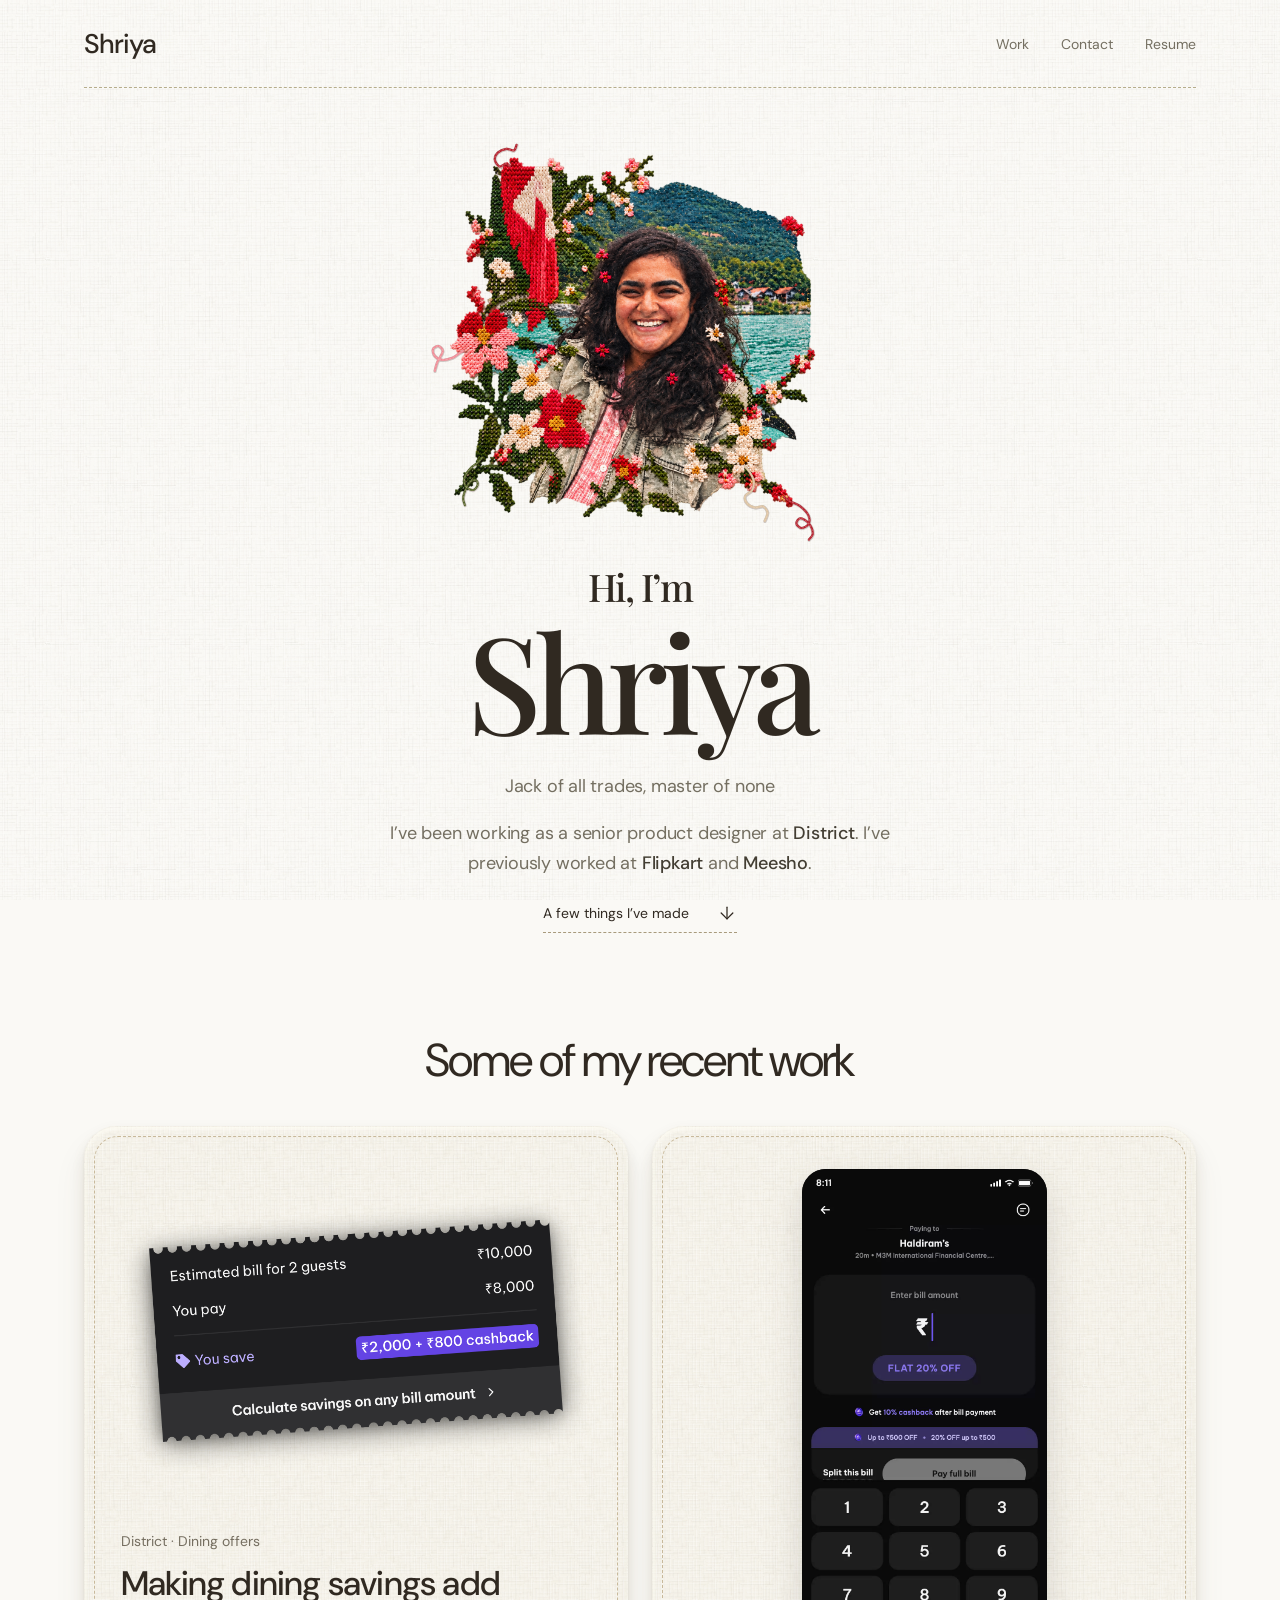
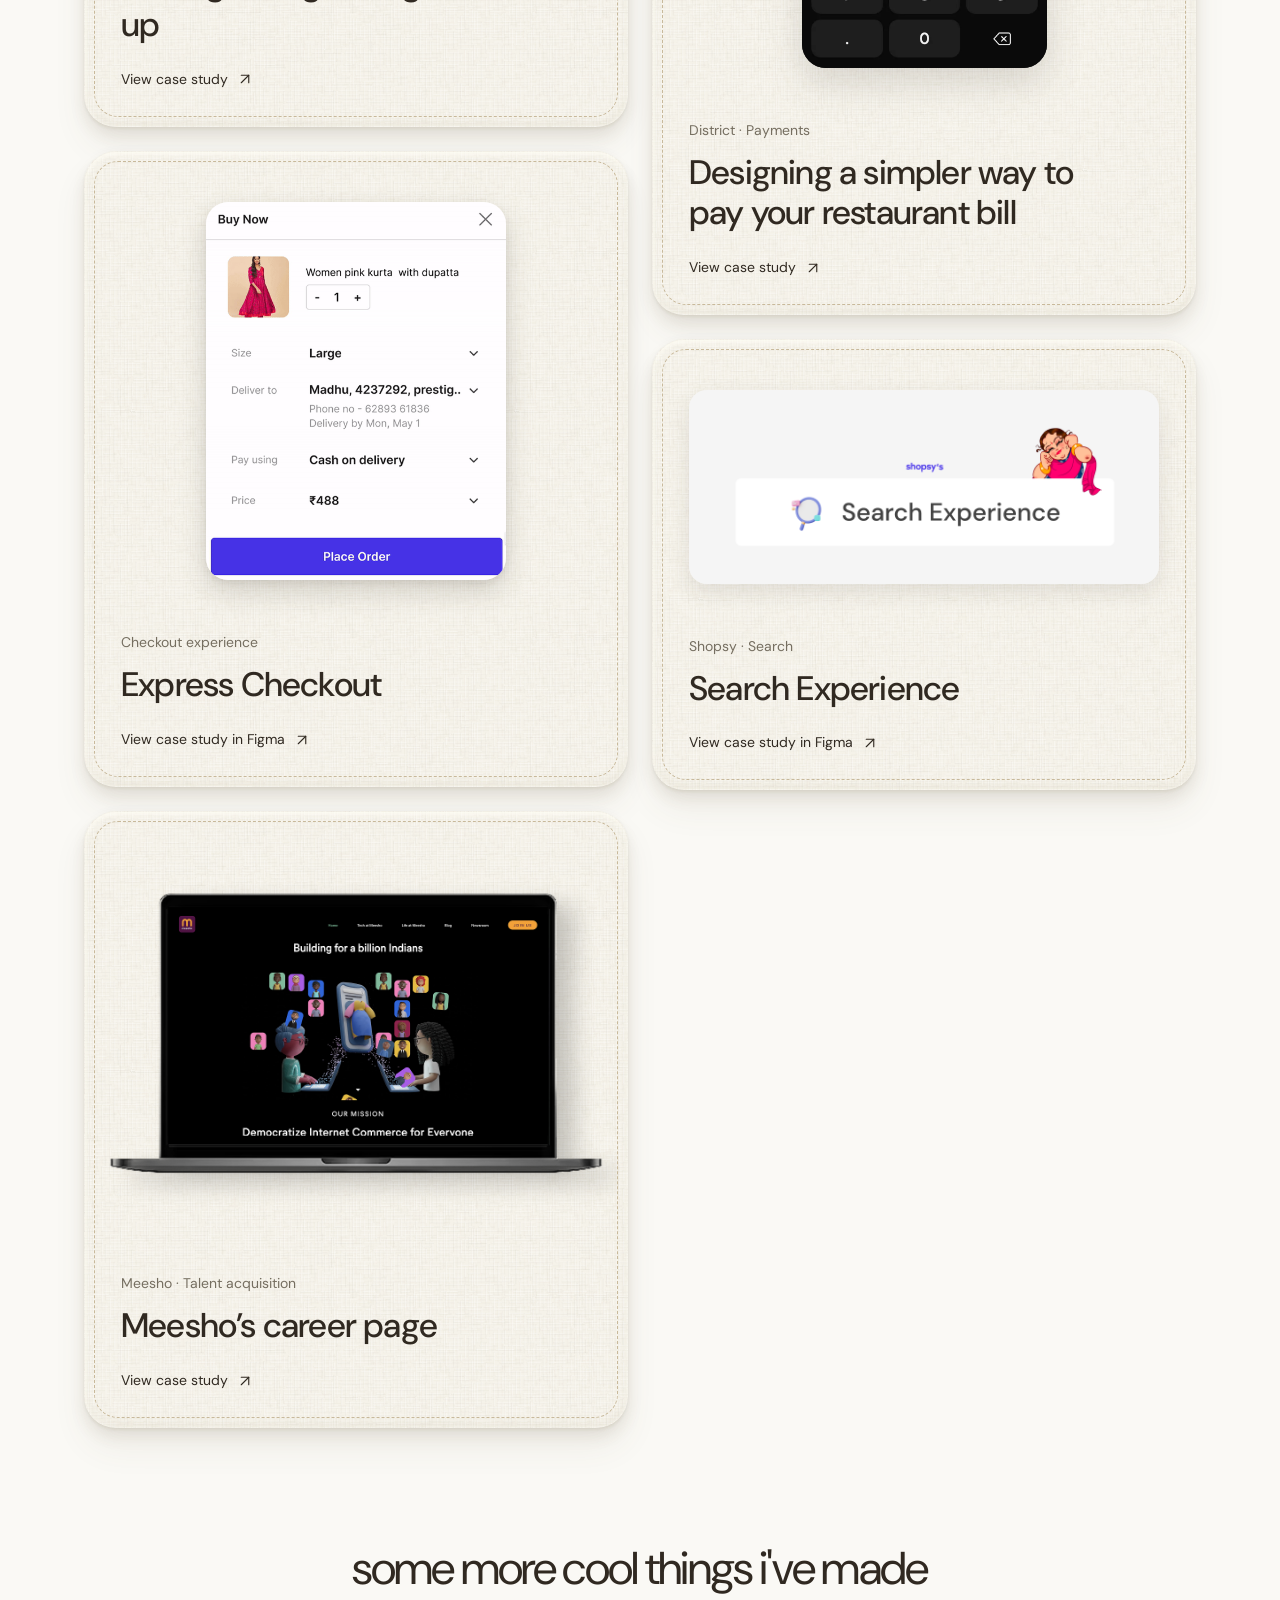
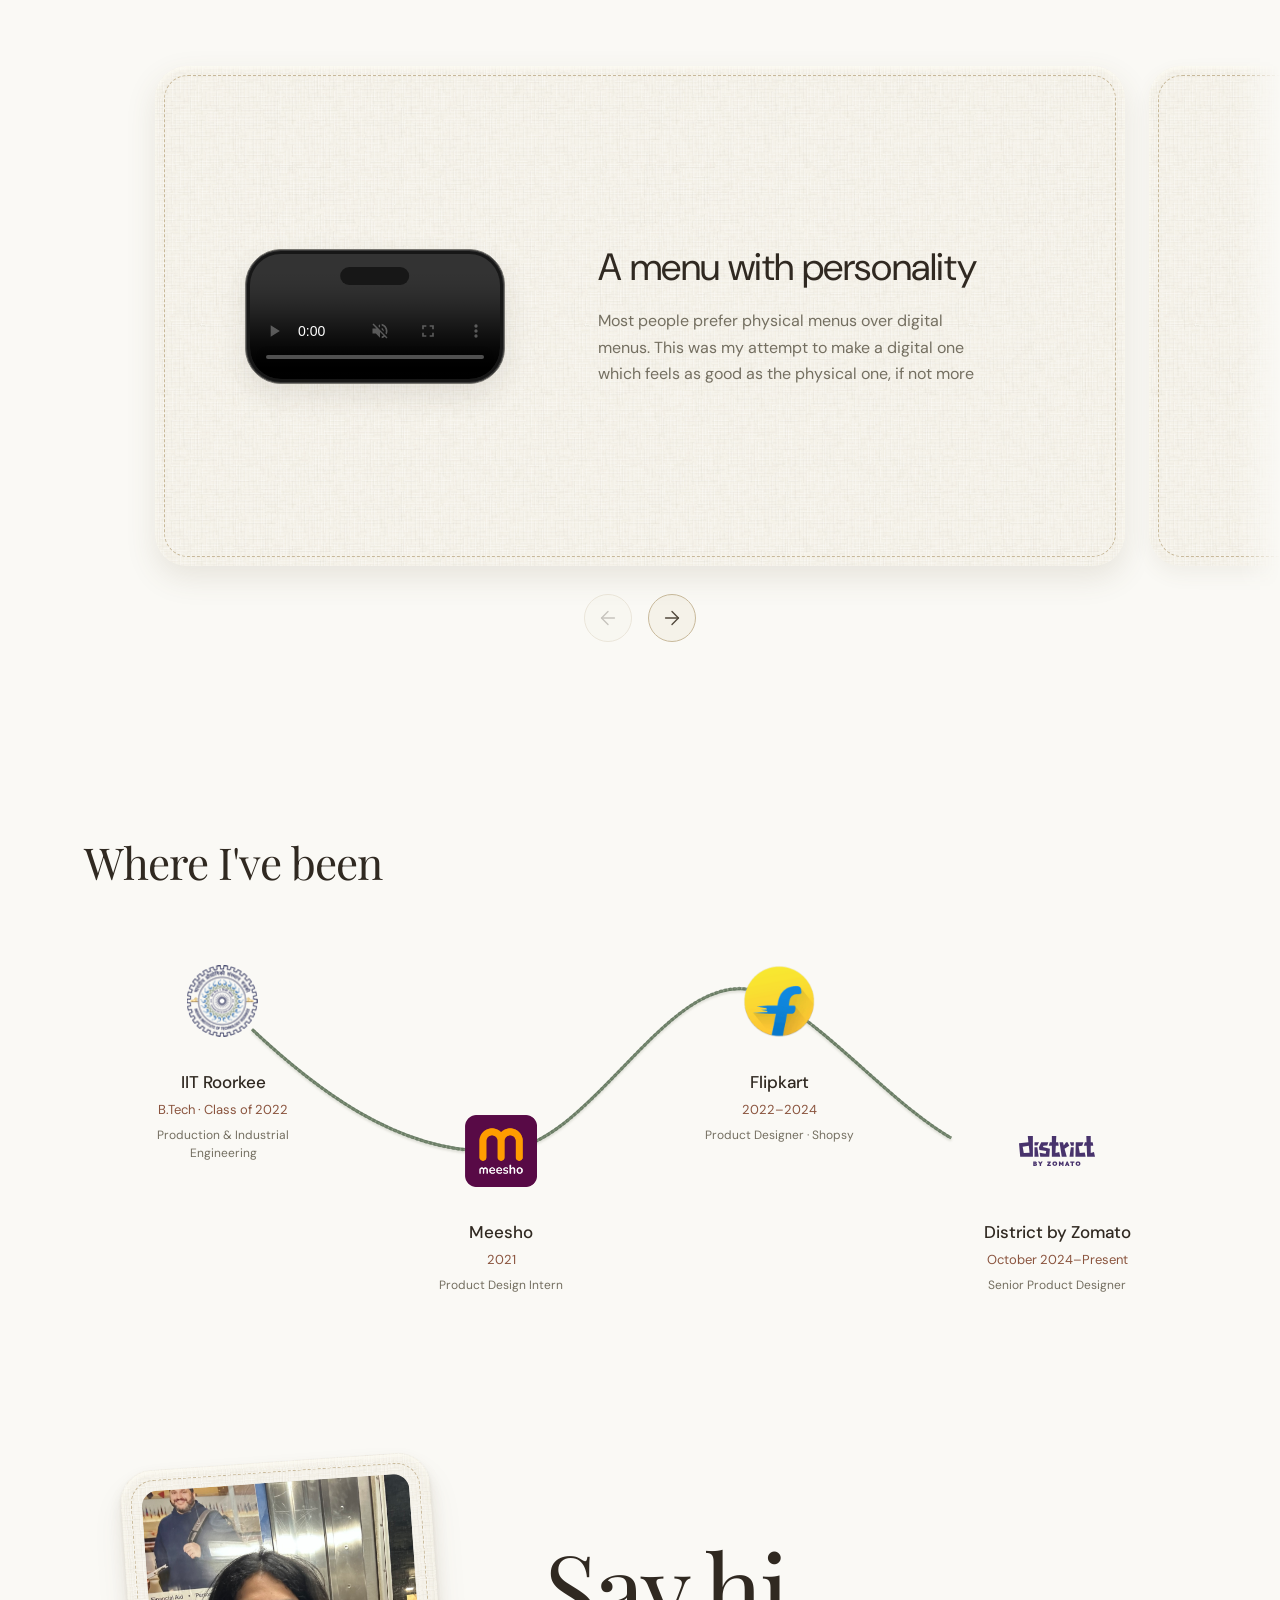
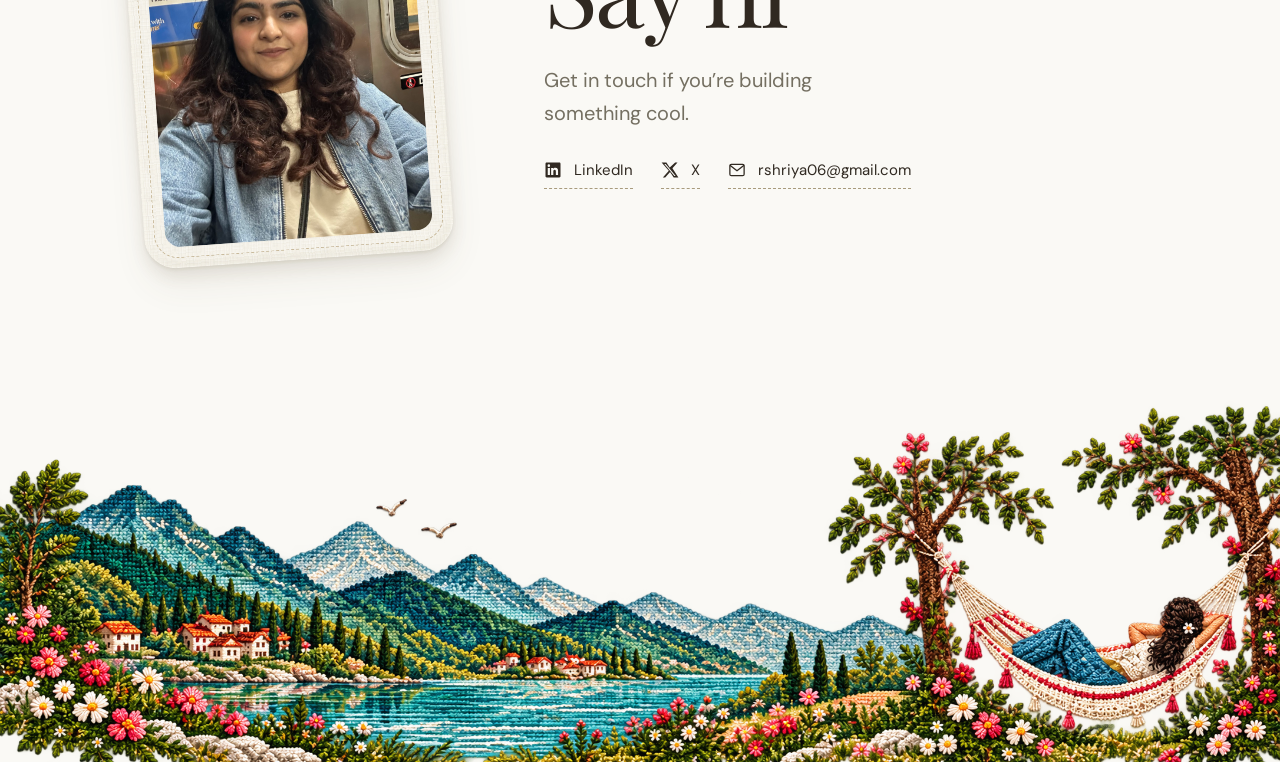
==== index.html @ ba94cc0d "Replace text arrows with Lucide icons and refine mobile spacing" ====
<!DOCTYPE html><html lang="en"> <head><meta name="astro-view-transitions-enabled" content="true"><meta name="astro-view-transitions-fallback" content="animate"><script type="module" src="/_astro/ClientRouter.astro_astro_type_script_index_0_lang.CqEHGhPG.js"></script><meta charset="UTF-8"><meta name="viewport" content="width=device-width, initial-scale=1"><title>Shriya — Product Designer</title><meta name="description" content="Shriya’s selected consumer product design work. Currently at District, previously at Flipkart and Meesho."><link rel="icon" type="image/svg+xml" href="/favicon.svg"><link rel="preconnect" href="https://fonts.googleapis.com"><link rel="preconnect" href="https://fonts.gstatic.com" crossorigin><link href="https://fonts.googleapis.com/css2?family=DM+Sans:wght@400;500;600&family=Playfair+Display:wght@400;500&display=swap" rel="stylesheet"><style>.astro-route-announcer{position:absolute;left:0;top:0;clip:rect(0 0 0 0);clip-path:inset(50%);overflow:hidden;white-space:nowrap;width:1px;height:1px}@keyframes astroFadeInOut{0%{opacity:1}to{opacity:0}}@keyframes astroFadeIn{0%{opacity:0;mix-blend-mode:plus-lighter}to{opacity:1;mix-blend-mode:plus-lighter}}@keyframes astroFadeOut{0%{opacity:1;mix-blend-mode:plus-lighter}to{opacity:0;mix-blend-mode:plus-lighter}}@keyframes astroSlideFromRight{0%{transform:translate(100%)}}@keyframes astroSlideFromLeft{0%{transform:translate(-100%)}}@keyframes astroSlideToRight{to{transform:translate(100%)}}@keyframes astroSlideToLeft{to{transform:translate(-100%)}}@media(prefers-reduced-motion){::view-transition-group(*),::view-transition-old(*),::view-transition-new(*){animation:none!important}[data-astro-transition-scope]{animation:none!important}}
</style>
<link rel="stylesheet" href="/_astro/index.e_xd6rn6.css"><style>[data-astro-transition-scope="astro-dwnmb7n7-1"] { view-transition-name: payment-phone; }@layer astro { ::view-transition-old(payment-phone) { 
	animation-duration: 180ms;
	animation-timing-function: cubic-bezier(0.76, 0, 0.24, 1);
	animation-fill-mode: both;
	animation-name: astroFadeOut; }::view-transition-new(payment-phone) { 
	animation-duration: 180ms;
	animation-timing-function: cubic-bezier(0.76, 0, 0.24, 1);
	animation-fill-mode: both;
	animation-name: astroFadeIn; }[data-astro-transition=back]::view-transition-old(payment-phone) { 
	animation-duration: 180ms;
	animation-timing-function: cubic-bezier(0.76, 0, 0.24, 1);
	animation-fill-mode: both;
	animation-name: astroFadeOut; }[data-astro-transition=back]::view-transition-new(payment-phone) { 
	animation-duration: 180ms;
	animation-timing-function: cubic-bezier(0.76, 0, 0.24, 1);
	animation-fill-mode: both;
	animation-name: astroFadeIn; } }[data-astro-transition-fallback="old"] [data-astro-transition-scope="astro-dwnmb7n7-1"],
			[data-astro-transition-fallback="old"][data-astro-transition-scope="astro-dwnmb7n7-1"] { 
	animation-duration: 180ms;
	animation-timing-function: cubic-bezier(0.76, 0, 0.24, 1);
	animation-fill-mode: both;
	animation-name: astroFadeOut; }[data-astro-transition-fallback="new"] [data-astro-transition-scope="astro-dwnmb7n7-1"],
			[data-astro-transition-fallback="new"][data-astro-transition-scope="astro-dwnmb7n7-1"] { 
	animation-duration: 180ms;
	animation-timing-function: cubic-bezier(0.76, 0, 0.24, 1);
	animation-fill-mode: both;
	animation-name: astroFadeIn; }[data-astro-transition=back][data-astro-transition-fallback="old"] [data-astro-transition-scope="astro-dwnmb7n7-1"],
			[data-astro-transition=back][data-astro-transition-fallback="old"][data-astro-transition-scope="astro-dwnmb7n7-1"] { 
	animation-duration: 180ms;
	animation-timing-function: cubic-bezier(0.76, 0, 0.24, 1);
	animation-fill-mode: both;
	animation-name: astroFadeOut; }[data-astro-transition=back][data-astro-transition-fallback="new"] [data-astro-transition-scope="astro-dwnmb7n7-1"],
			[data-astro-transition=back][data-astro-transition-fallback="new"][data-astro-transition-scope="astro-dwnmb7n7-1"] { 
	animation-duration: 180ms;
	animation-timing-function: cubic-bezier(0.76, 0, 0.24, 1);
	animation-fill-mode: both;
	animation-name: astroFadeIn; }</style></head> <body> <a class="skip-link" href="#work">Skip to work</a> <header class="site-header"> <nav class="site-nav" aria-label="Main navigation"> <a class="nav-brand" href="/" aria-label="Shriya — home">Shriya</a> <div class="nav-links"> <a href="#work">Work</a> <a href="#contact">Contact</a> <a href="/Shriya-Ramchandani-Resume.pdf" target="_blank" rel="noopener noreferrer">Resume</a> </div> </nav> </header> <main> <section class="intro" id="about" aria-labelledby="intro-title"> <div class="intro-copy"> <h1 id="intro-title"><span>Hi, I’m</span>Shriya</h1> <p>Jack of all trades, master of none</p> <p class="intro-background">I’ve been working as a senior product designer at <strong>District</strong>. I’ve previously worked at <strong>Flipkart</strong> and <strong>Meesho</strong>.</p> <a class="work-link" href="#work">A few things I’ve made <svg xmlns="http://www.w3.org/2000/svg" width="20" height="20" viewBox="0 0 24 24" fill="none" stroke="currentColor" stroke-width="1.5" stroke-linecap="round" stroke-linejoin="round" class="lucide lucide-arrow-down" aria-hidden="true"><path d="M12 5v14"></path><path d="m19 12-7 7-7-7"></path></svg></a> </div> <div class="portrait-wrap"> <link rel="preload" as="image" href="/images/portrait-embroidered-threadless.png" fetchPriority="high"/><div class="stitching-portrait"><img class="portrait" src="/images/portrait-embroidered-threadless.png" alt="An embroidered portrait of Shriya smiling by a lake, surrounded by stitched flowers and foliage." width="1254" height="1254" fetchPriority="high"/></div> <style>astro-island,astro-slot,astro-static-slot{display:contents}</style><script>(()=>{var e=async t=>{await(await t())()};(self.Astro||(self.Astro={})).load=e;window.dispatchEvent(new Event("astro:load"));})();</script><script>(()=>{var A=Object.defineProperty;var g=(i,o,a)=>o in i?A(i,o,{enumerable:!0,configurable:!0,writable:!0,value:a}):i[o]=a;var d=(i,o,a)=>g(i,typeof o!="symbol"?o+"":o,a);{let i={0:t=>m(t),1:t=>a(t),2:t=>new RegExp(t),3:t=>new Date(t),4:t=>new Map(a(t)),5:t=>new Set(a(t)),6:t=>BigInt(t),7:t=>new URL(t),8:t=>new Uint8Array(t),9:t=>new Uint16Array(t),10:t=>new Uint32Array(t),11:t=>1/0*t},o=t=>{let[l,e]=t;return l in i?i[l](e):void 0},a=t=>t.map(o),m=t=>typeof t!="object"||t===null?t:Object.fromEntries(Object.entries(t).map(([l,e])=>[l,o(e)]));class y extends HTMLElement{constructor(){super(...arguments);d(this,"Component");d(this,"hydrator");d(this,"hydrate",async()=>{var b;if(!this.hydrator||!this.isConnected)return;let e=(b=this.parentElement)==null?void 0:b.closest("astro-island[ssr]");if(e){e.addEventListener("astro:hydrate",this.hydrate,{once:!0});return}let c=this.querySelectorAll("astro-slot"),n={},h=this.querySelectorAll("template[data-astro-template]");for(let r of h){let s=r.closest(this.tagName);s!=null&&s.isSameNode(this)&&(n[r.getAttribute("data-astro-template")||"default"]=r.innerHTML,r.remove())}for(let r of c){let s=r.closest(this.tagName);s!=null&&s.isSameNode(this)&&(n[r.getAttribute("name")||"default"]=r.innerHTML)}let p;try{p=this.hasAttribute("props")?m(JSON.parse(this.getAttribute("props"))):{}}catch(r){let s=this.getAttribute("component-url")||"<unknown>",v=this.getAttribute("component-export");throw v&&(s+=` (export ${v})`),console.error(`[hydrate] Error parsing props for component ${s}`,this.getAttribute("props"),r),r}let u;await this.hydrator(this)(this.Component,p,n,{client:this.getAttribute("client")}),this.removeAttribute("ssr"),this.dispatchEvent(new CustomEvent("astro:hydrate"))});d(this,"unmount",()=>{this.isConnected||this.dispatchEvent(new CustomEvent("astro:unmount"))})}disconnectedCallback(){document.removeEventListener("astro:after-swap",this.unmount),document.addEventListener("astro:after-swap",this.unmount,{once:!0})}connectedCallback(){if(!this.hasAttribute("await-children")||document.readyState==="interactive"||document.readyState==="complete")this.childrenConnectedCallback();else{let e=()=>{document.removeEventListener("DOMContentLoaded",e),c.disconnect(),this.childrenConnectedCallback()},c=new MutationObserver(()=>{var n;((n=this.lastChild)==null?void 0:n.nodeType)===Node.COMMENT_NODE&&this.lastChild.nodeValue==="astro:end"&&(this.lastChild.remove(),e())});c.observe(this,{childList:!0}),document.addEventListener("DOMContentLoaded",e)}}async childrenConnectedCallback(){let e=this.getAttribute("before-hydration-url");e&&await import(e),this.start()}async start(){let e=JSON.parse(this.getAttribute("opts")),c=this.getAttribute("client");if(Astro[c]===void 0){window.addEventListener(`astro:${c}`,()=>this.start(),{once:!0});return}try{await Astro[c](async()=>{let n=this.getAttribute("renderer-url"),[h,{default:p}]=await Promise.all([import(this.getAttribute("component-url")),n?import(n):()=>()=>{}]),u=this.getAttribute("component-export")||"default";if(!u.includes("."))this.Component=h[u];else{this.Component=h;for(let f of u.split("."))this.Component=this.Component[f]}return this.hydrator=p,this.hydrate},e,this)}catch(n){console.error(`[astro-island] Error hydrating ${this.getAttribute("component-url")}`,n)}}attributeChangedCallback(){this.hydrate()}}d(y,"observedAttributes",["props"]),customElements.get("astro-island")||customElements.define("astro-island",y)}})();</script><astro-island uid="Z2a1slg" prefix="r11" component-url="/_astro/Threads.wsnqVi82.js" component-export="default" renderer-url="/_astro/client.LGetASx6.js" props="{}" ssr client="load" opts="{&quot;name&quot;:&quot;Threads&quot;,&quot;value&quot;:true}" await-children><svg class="threads" viewBox="0 0 1254 1254" fill="none" aria-hidden="true"><g><path data-thread="upper" d="M 196 45 C 193.83333333333334 44, 188.5 38.5, 183 39 C 177.5 39.5, 169.33333333333334 49.833333333333336, 163 48 C 156.66666666666666 46.166666666666664, 146.66666666666666 35.333333333333336, 145 28 C 143.33333333333334 20.666666666666668, 146.83333333333334 10, 153 4 C 159.16666666666666 -2, 173.16666666666666 -7, 182 -8 C 190.83333333333334 -9, 200.66666666666666 0.16666666666666652, 206 -2 C 211.33333333333334 -4.166666666666666, 212.66666666666666 -17.833333333333332, 214 -21" class="thread-shadow"></path><path data-thread="upper" d="M 196 45 C 193.83333333333334 44, 188.5 38.5, 183 39 C 177.5 39.5, 169.33333333333334 49.833333333333336, 163 48 C 156.66666666666666 46.166666666666664, 146.66666666666666 35.333333333333336, 145 28 C 143.33333333333334 20.666666666666668, 146.83333333333334 10, 153 4 C 159.16666666666666 -2, 173.16666666666666 -7, 182 -8 C 190.83333333333334 -9, 200.66666666666666 0.16666666666666652, 206 -2 C 211.33333333333334 -4.166666666666666, 212.66666666666666 -17.833333333333332, 214 -21" class="thread-strand thread-upper"></path><path data-thread="upper" d="M 196 45 C 193.83333333333334 44, 188.5 38.5, 183 39 C 177.5 39.5, 169.33333333333334 49.833333333333336, 163 48 C 156.66666666666666 46.166666666666664, 146.66666666666666 35.333333333333336, 145 28 C 143.33333333333334 20.666666666666668, 146.83333333333334 10, 153 4 C 159.16666666666666 -2, 173.16666666666666 -7, 182 -8 C 190.83333333333334 -9, 200.66666666666666 0.16666666666666652, 206 -2 C 211.33333333333334 -4.166666666666666, 212.66666666666666 -17.833333333333332, 214 -21" class="thread-highlight"></path></g><g><path data-thread="pink" d="M 43 656 C 40.666666666666664 657.5, 34.666666666666664 661, 29 665 C 23.333333333333332 669, 17.833333333333336 676.1666666666666, 9 680 C 0.16666666666666607 683.8333333333334, -14.333333333333334 688.8333333333334, -24 688 C -33.666666666666664 687.1666666666666, -44.166666666666664 681, -49 675 C -53.833333333333336 669, -55.5 657, -53 652 C -50.5 647, -39.666666666666664 643.3333333333334, -34 645 C -28.333333333333332 646.6666666666666, -18.833333333333332 653, -19 662 C -19.166666666666668 671, -31.166666666666668 688, -35 699 C -38.833333333333336 710, -40.833333333333336 723.1666666666666, -42 728" class="thread-shadow"></path><path data-thread="pink" d="M 43 656 C 40.666666666666664 657.5, 34.666666666666664 661, 29 665 C 23.333333333333332 669, 17.833333333333336 676.1666666666666, 9 680 C 0.16666666666666607 683.8333333333334, -14.333333333333334 688.8333333333334, -24 688 C -33.666666666666664 687.1666666666666, -44.166666666666664 681, -49 675 C -53.833333333333336 669, -55.5 657, -53 652 C -50.5 647, -39.666666666666664 643.3333333333334, -34 645 C -28.333333333333332 646.6666666666666, -18.833333333333332 653, -19 662 C -19.166666666666668 671, -31.166666666666668 688, -35 699 C -38.833333333333336 710, -40.833333333333336 723.1666666666666, -42 728" class="thread-strand thread-pink"></path><path data-thread="pink" d="M 43 656 C 40.666666666666664 657.5, 34.666666666666664 661, 29 665 C 23.333333333333332 669, 17.833333333333336 676.1666666666666, 9 680 C 0.16666666666666607 683.8333333333334, -14.333333333333334 688.8333333333334, -24 688 C -33.666666666666664 687.1666666666666, -44.166666666666664 681, -49 675 C -53.833333333333336 669, -55.5 657, -53 652 C -50.5 647, -39.666666666666664 643.3333333333334, -34 645 C -28.333333333333332 646.6666666666666, -18.833333333333332 653, -19 662 C -19.166666666666668 671, -31.166666666666668 688, -35 699 C -38.833333333333336 710, -40.833333333333336 723.1666666666666, -42 728" class="thread-highlight"></path></g><g><path data-thread="green" d="M 106 1008 C 103.83333333333333 1010.6666666666666, 99.16666666666667 1018.1666666666666, 93 1024 C 86.83333333333333 1029.8333333333333, 76.33333333333333 1034.6666666666667, 69 1043 C 61.666666666666664 1051.3333333333333, 51.666666666666664 1063.8333333333333, 49 1074 C 46.333333333333336 1084.1666666666667, 48.5 1096.8333333333333, 53 1104 C 57.5 1111.1666666666667, 69.33333333333333 1117.3333333333333, 76 1117 C 82.66666666666667 1116.6666666666667, 91.16666666666667 1107.1666666666667, 93 1102 C 94.83333333333333 1096.8333333333333, 91.66666666666667 1086.8333333333333, 87 1086 C 82.33333333333333 1085.1666666666667, 71.66666666666667 1087.5, 65 1097 C 58.333333333333336 1106.5, 49 1130.8333333333333, 47 1143 C 45 1155.1666666666667, 52 1165.5, 53 1170" class="thread-shadow"></path><path data-thread="green" d="M 106 1008 C 103.83333333333333 1010.6666666666666, 99.16666666666667 1018.1666666666666, 93 1024 C 86.83333333333333 1029.8333333333333, 76.33333333333333 1034.6666666666667, 69 1043 C 61.666666666666664 1051.3333333333333, 51.666666666666664 1063.8333333333333, 49 1074 C 46.333333333333336 1084.1666666666667, 48.5 1096.8333333333333, 53 1104 C 57.5 1111.1666666666667, 69.33333333333333 1117.3333333333333, 76 1117 C 82.66666666666667 1116.6666666666667, 91.16666666666667 1107.1666666666667, 93 1102 C 94.83333333333333 1096.8333333333333, 91.66666666666667 1086.8333333333333, 87 1086 C 82.33333333333333 1085.1666666666667, 71.66666666666667 1087.5, 65 1097 C 58.333333333333336 1106.5, 49 1130.8333333333333, 47 1143 C 45 1155.1666666666667, 52 1165.5, 53 1170" class="thread-strand thread-green"></path><path data-thread="green" d="M 106 1008 C 103.83333333333333 1010.6666666666666, 99.16666666666667 1018.1666666666666, 93 1024 C 86.83333333333333 1029.8333333333333, 76.33333333333333 1034.6666666666667, 69 1043 C 61.666666666666664 1051.3333333333333, 51.666666666666664 1063.8333333333333, 49 1074 C 46.333333333333336 1084.1666666666667, 48.5 1096.8333333333333, 53 1104 C 57.5 1111.1666666666667, 69.33333333333333 1117.3333333333333, 76 1117 C 82.66666666666667 1116.6666666666667, 91.16666666666667 1107.1666666666667, 93 1102 C 94.83333333333333 1096.8333333333333, 91.66666666666667 1086.8333333333333, 87 1086 C 82.33333333333333 1085.1666666666667, 71.66666666666667 1087.5, 65 1097 C 58.333333333333336 1106.5, 49 1130.8333333333333, 47 1143 C 45 1155.1666666666667, 52 1165.5, 53 1170" class="thread-highlight"></path></g><g><path data-thread="cream" d="M 974 1038 C 976.3333333333334 1040.8333333333333, 983.6666666666666 1047.1666666666667, 988 1055 C 992.3333333333334 1062.8333333333333, 999 1074.8333333333333, 1000 1085 C 1001 1095.1666666666667, 998.8333333333334 1107.6666666666667, 994 1116 C 989.1666666666666 1124.3333333333333, 974.3333333333334 1127.8333333333333, 971 1135 C 967.6666666666666 1142.1666666666667, 969.3333333333334 1152.3333333333333, 974 1159 C 978.6666666666666 1165.6666666666667, 990.1666666666666 1172.8333333333333, 999 1175 C 1007.8333333333334 1177.1666666666667, 1020.1666666666666 1168.8333333333333, 1027 1172 C 1033.8333333333333 1175.1666666666667, 1039.5 1186, 1040 1194 C 1040.5 1202, 1031.6666666666667 1215.6666666666667, 1030 1220" class="thread-shadow"></path><path data-thread="cream" d="M 974 1038 C 976.3333333333334 1040.8333333333333, 983.6666666666666 1047.1666666666667, 988 1055 C 992.3333333333334 1062.8333333333333, 999 1074.8333333333333, 1000 1085 C 1001 1095.1666666666667, 998.8333333333334 1107.6666666666667, 994 1116 C 989.1666666666666 1124.3333333333333, 974.3333333333334 1127.8333333333333, 971 1135 C 967.6666666666666 1142.1666666666667, 969.3333333333334 1152.3333333333333, 974 1159 C 978.6666666666666 1165.6666666666667, 990.1666666666666 1172.8333333333333, 999 1175 C 1007.8333333333334 1177.1666666666667, 1020.1666666666666 1168.8333333333333, 1027 1172 C 1033.8333333333333 1175.1666666666667, 1039.5 1186, 1040 1194 C 1040.5 1202, 1031.6666666666667 1215.6666666666667, 1030 1220" class="thread-strand thread-cream"></path><path data-thread="cream" d="M 974 1038 C 976.3333333333334 1040.8333333333333, 983.6666666666666 1047.1666666666667, 988 1055 C 992.3333333333334 1062.8333333333333, 999 1074.8333333333333, 1000 1085 C 1001 1095.1666666666667, 998.8333333333334 1107.6666666666667, 994 1116 C 989.1666666666666 1124.3333333333333, 974.3333333333334 1127.8333333333333, 971 1135 C 967.6666666666666 1142.1666666666667, 969.3333333333334 1152.3333333333333, 974 1159 C 978.6666666666666 1165.6666666666667, 990.1666666666666 1172.8333333333333, 999 1175 C 1007.8333333333334 1177.1666666666667, 1020.1666666666666 1168.8333333333333, 1027 1172 C 1033.8333333333333 1175.1666666666667, 1039.5 1186, 1040 1194 C 1040.5 1202, 1031.6666666666667 1215.6666666666667, 1030 1220" class="thread-highlight"></path></g><g><path data-thread="red" d="M 1101 1137 C 1104.1666666666667 1139.5, 1111.1666666666667 1147, 1120 1152 C 1128.8333333333333 1157, 1143.6666666666667 1159.3333333333333, 1154 1167 C 1164.3333333333333 1174.6666666666667, 1177.5 1188, 1182 1198 C 1186.5 1208, 1185.1666666666667 1220, 1181 1227 C 1176.8333333333333 1234, 1164 1240, 1157 1240 C 1150 1240, 1140.1666666666667 1232.1666666666667, 1139 1227 C 1137.8333333333333 1221.8333333333333, 1143.6666666666667 1209.3333333333333, 1150 1209 C 1156.3333333333333 1208.6666666666667, 1170.3333333333333 1216.5, 1177 1225 C 1183.6666666666667 1233.5, 1190.1666666666667 1250.8333333333333, 1190 1260 C 1189.8333333333333 1269.1666666666667, 1178.3333333333333 1276.6666666666667, 1176 1280" class="thread-shadow"></path><path data-thread="red" d="M 1101 1137 C 1104.1666666666667 1139.5, 1111.1666666666667 1147, 1120 1152 C 1128.8333333333333 1157, 1143.6666666666667 1159.3333333333333, 1154 1167 C 1164.3333333333333 1174.6666666666667, 1177.5 1188, 1182 1198 C 1186.5 1208, 1185.1666666666667 1220, 1181 1227 C 1176.8333333333333 1234, 1164 1240, 1157 1240 C 1150 1240, 1140.1666666666667 1232.1666666666667, 1139 1227 C 1137.8333333333333 1221.8333333333333, 1143.6666666666667 1209.3333333333333, 1150 1209 C 1156.3333333333333 1208.6666666666667, 1170.3333333333333 1216.5, 1177 1225 C 1183.6666666666667 1233.5, 1190.1666666666667 1250.8333333333333, 1190 1260 C 1189.8333333333333 1269.1666666666667, 1178.3333333333333 1276.6666666666667, 1176 1280" class="thread-strand thread-red"></path><path data-thread="red" d="M 1101 1137 C 1104.1666666666667 1139.5, 1111.1666666666667 1147, 1120 1152 C 1128.8333333333333 1157, 1143.6666666666667 1159.3333333333333, 1154 1167 C 1164.3333333333333 1174.6666666666667, 1177.5 1188, 1182 1198 C 1186.5 1208, 1185.1666666666667 1220, 1181 1227 C 1176.8333333333333 1234, 1164 1240, 1157 1240 C 1150 1240, 1140.1666666666667 1232.1666666666667, 1139 1227 C 1137.8333333333333 1221.8333333333333, 1143.6666666666667 1209.3333333333333, 1150 1209 C 1156.3333333333333 1208.6666666666667, 1170.3333333333333 1216.5, 1177 1225 C 1183.6666666666667 1233.5, 1190.1666666666667 1250.8333333333333, 1190 1260 C 1189.8333333333333 1269.1666666666667, 1178.3333333333333 1276.6666666666667, 1176 1280" class="thread-highlight"></path></g></svg><!--astro:end--></astro-island> </div> </section> <section class="work" id="work" aria-labelledby="work-title"> <div class="section-heading"><h2 id="work-title">Some of my recent work</h2></div> <div class="work-grid"> <div class="work-column"> <article class="project project-sample"> <a class="work-card" href="/work/sample-bill"> <div class="work-card-visual receipt-visual"> <img class="sample-bill-image" src="/images/sample-bill/portfolio-receipt.png" alt="Sample bill for two guests: an estimated ₹10,000 bill, ₹8,000 to pay, and ₹2,000 savings plus ₹800 cashback." loading="lazy"> </div> <div class="work-card-copy"><span class="project-context">District · Dining offers</span><h3>Making dining savings add up</h3><span class="case-link">View case study <svg xmlns="http://www.w3.org/2000/svg" width="18" height="18" viewBox="0 0 24 24" fill="none" stroke="currentColor" stroke-width="1.5" stroke-linecap="round" stroke-linejoin="round" class="lucide lucide-arrow-up-right" aria-hidden="true"><path d="M7 7h10v10"></path><path d="M7 17 17 7"></path></svg></span></div> </a> </article> <article class="project project-table"> <a class="work-card" href="https://www.figma.com/proto/CQKGKHyh8wRlWF6ojhpxTR/Shriya-Ramchandani---Portfolio?node-id=83-42370&scaling=min-zoom&content-scaling=fixed&page-id=83%3A39373" target="_blank" rel="noopener noreferrer"> <div class="work-card-visual express-checkout-visual"><div class="express-checkout-sheet"><img src="/images/express-checkout-cover.png" alt="Express Checkout Buy Now sheet with size, delivery, payment and order details" loading="lazy"></div></div> <div class="work-card-copy"><span class="project-context">Checkout experience</span><h3>Express Checkout</h3><span class="case-link">View case study in Figma <svg xmlns="http://www.w3.org/2000/svg" width="18" height="18" viewBox="0 0 24 24" fill="none" stroke="currentColor" stroke-width="1.5" stroke-linecap="round" stroke-linejoin="round" class="lucide lucide-arrow-up-right" aria-hidden="true"><path d="M7 7h10v10"></path><path d="M7 17 17 7"></path></svg></span></div> </a> </article> <article class="project project-meesho"> <a class="work-card" href="https://paper-starburst-e56.notion.site/The-story-of-Meesho-s-Talent-Acquisition-Website-3d26bbbe01394af19eb1f54a0d23297b" target="_blank" rel="noopener noreferrer"> <div class="work-card-visual meesho-careers-visual"><img class="meesho-careers-image" src="/images/meesho-careers-cover.png" alt="Meesho’s careers website shown on a laptop, featuring the headline Building for a billion Indians." width="1188" height="810" loading="lazy"></div> <div class="work-card-copy"><span class="project-context">Meesho · Talent acquisition</span><h3>Meesho’s career page</h3><span class="case-link">View case study <svg xmlns="http://www.w3.org/2000/svg" width="18" height="18" viewBox="0 0 24 24" fill="none" stroke="currentColor" stroke-width="1.5" stroke-linecap="round" stroke-linejoin="round" class="lucide lucide-arrow-up-right" aria-hidden="true"><path d="M7 7h10v10"></path><path d="M7 17 17 7"></path></svg></span></div> </a> </article> </div> <div class="work-column"> <article class="project project-payment"> <a class="work-card" href="/work/payment-flow"> <div class="work-card-visual phone-visual"> <div class="project-media" data-astro-transition-persist="payment-phone" data-astro-transition-scope="astro-dwnmb7n7-1"> <div class="phone-screen"><video id="payment-flow-video" width="840" height="1710" loop muted playsinline preload="metadata" poster="/images/payment-flow-dining-poster.png" aria-label="District dining payment prototype"><source src="/videos/payment-flow-dining.webm" type="video/webm"></video></div> </div> </div> <div class="work-card-copy"><span class="project-context">District · Payments</span><h3>Designing a simpler way to pay your restaurant bill</h3><span class="case-link">View case study <svg xmlns="http://www.w3.org/2000/svg" width="18" height="18" viewBox="0 0 24 24" fill="none" stroke="currentColor" stroke-width="1.5" stroke-linecap="round" stroke-linejoin="round" class="lucide lucide-arrow-up-right" aria-hidden="true"><path d="M7 7h10v10"></path><path d="M7 17 17 7"></path></svg></span></div> </a> </article> <article class="project project-search"> <a class="work-card" href="https://www.figma.com/proto/CQKGKHyh8wRlWF6ojhpxTR/Shriya-Ramchandani---Portfolio?node-id=103-38094&scaling=contain&content-scaling=fixed&page-id=103%3A34276" target="_blank" rel="noopener noreferrer"> <div class="work-card-visual search-cover-visual"><img src="/images/search-experience-cover.png" alt="Shopsy’s Search Experience, with a magnifying glass and illustrated shopping character" loading="lazy"></div> <div class="work-card-copy"><span class="project-context">Shopsy · Search</span><h3>Search Experience</h3><span class="case-link">View case study in Figma <svg xmlns="http://www.w3.org/2000/svg" width="18" height="18" viewBox="0 0 24 24" fill="none" stroke="currentColor" stroke-width="1.5" stroke-linecap="round" stroke-linejoin="round" class="lucide lucide-arrow-up-right" aria-hidden="true"><path d="M7 7h10v10"></path><path d="M7 17 17 7"></path></svg></span></div> </a> </article> </div> </div> </section> <section class="more-things" id="more-things" aria-labelledby="more-things-title"> <div class="section-heading"><h2 id="more-things-title">some more cool things i've made</h2></div> <div class="more-things-grid" id="exploration-rail" tabindex="0" role="region" aria-label="Design explorations" aria-roledescription="carousel"> <figure class="more-things-item" style="--experiment-order: 0"> <div class="experiment-iphone"> <video muted loop controls playsinline preload="metadata" aria-label="Experiment 01 — a little idea in motion."> <source src="/videos/more-cool-things-01.mp4" type="video/mp4"> <a href="/videos/more-cool-things-01.mp4">Watch the video</a> </video> </div> <figcaption><button class="experiment-select" type="button" aria-expanded="false"><h3>A menu with personality</h3></button><p>Most people prefer physical menus over digital menus. This was my attempt to make a digital one which feels as good as the physical one, if not more</p></figcaption> </figure> <figure class="more-things-item" style="--experiment-order: 1"> <div class="experiment-iphone"> <video muted loop controls playsinline preload="metadata" aria-label="Bill estimation — an interaction exploration."> <source src="/videos/bill-estimation.mp4" type="video/mp4"> <a href="/videos/bill-estimation.mp4">Watch the video</a> </video> </div> <figcaption><button class="experiment-select" type="button" aria-expanded="false"><h3>Plan your spend</h3></button><p>People might be anxious about overspending at a restaurant. This was a way for them to estimate their bill based on their approximate order or number of people in the group</p></figcaption> </figure> <figure class="more-things-item" style="--experiment-order: 2"> <div class="experiment-iphone"> <video muted loop controls playsinline preload="metadata" aria-label="Experiment 03 — a little idea in motion."> <source src="/videos/more-cool-things-03.mp4" type="video/mp4"> <a href="/videos/more-cool-things-03.mp4">Watch the video</a> </video> </div> <figcaption><button class="experiment-select" type="button" aria-expanded="false"><h3>Bring your friends</h3></button><p>Going out with friends is fun, and the digital experience should feel just as playful. That idea shaped this flow for inviting friends to a table reservation.</p></figcaption> </figure> <figure class="more-things-item" style="--experiment-order: 3"> <div class="experiment-iphone"> <video muted loop controls playsinline preload="metadata" aria-label="Actions — an interaction exploration."> <source src="/videos/actions.mp4" type="video/mp4"> <a href="/videos/actions.mp4">Watch the video</a> </video> </div> <figcaption><button class="experiment-select" type="button" aria-expanded="false"><h3>Little actions</h3></button><p>There were a lot of actions on the restaurant page which needed to be always accessible but also were not important enough to dedicate a lot of space to, this was a way to solve for both</p></figcaption> </figure> <figure class="more-things-item" style="--experiment-order: 4"> <div class="experiment-iphone"> <video muted loop controls playsinline preload="metadata" aria-label="Reviews — an interaction exploration."> <source src="/videos/reviews.mp4" type="video/mp4"> <a href="/videos/reviews.mp4">Watch the video</a> </video> </div> <figcaption><button class="experiment-select" type="button" aria-expanded="false"><h3>Reviews with character</h3></button><p>My attempt to make review cards more interesting and human</p></figcaption> </figure> <figure class="more-things-item" style="--experiment-order: 5"> <div class="experiment-iphone"> <video muted loop controls playsinline preload="metadata" aria-label="Timings — an interaction exploration."> <source src="/videos/timings.mp4" type="video/mp4"> <a href="/videos/timings.mp4">Watch the video</a> </video> </div> <figcaption><button class="experiment-select" type="button" aria-expanded="false"><h3>Opening hours, reimagined</h3></button><p>Restaurant opening hours used to look like an Excel sheet and felt too mechanical. This was my attempt to make that everyday information a little more interesting.</p></figcaption> </figure> </div> <div class="exploration-navigation" role="group" aria-label="Exploration navigation"> <button class="exploration-arrow" data-rail-previous type="button" aria-label="Previous exploration" aria-controls="exploration-rail" disabled> <svg xmlns="http://www.w3.org/2000/svg" width="22" height="22" viewBox="0 0 24 24" fill="none" stroke="currentColor" stroke-width="1.5" stroke-linecap="round" stroke-linejoin="round" class="lucide lucide-arrow-left" aria-hidden="true"><path d="m12 19-7-7 7-7"></path><path d="M19 12H5"></path></svg> </button> <button class="exploration-arrow" data-rail-next type="button" aria-label="Next exploration" aria-controls="exploration-rail"> <svg xmlns="http://www.w3.org/2000/svg" width="22" height="22" viewBox="0 0 24 24" fill="none" stroke="currentColor" stroke-width="1.5" stroke-linecap="round" stroke-linejoin="round" class="lucide lucide-arrow-right" aria-hidden="true"><path d="M5 12h14"></path><path d="m12 5 7 7-7 7"></path></svg> </button> </div> </section> <section class="career-timeline" aria-labelledby="career-title"> <h2 id="career-title">Where I've been</h2> <div class="career-trail"> <svg class="career-thread career-thread-desktop" viewBox="0 0 1000 390" preserveAspectRatio="none" fill="none" aria-hidden="true"><defs><mask id="career-thread-ends"><path d="M125 70 C205 160 285 225 375 220 S535 5 625 70 S785 260 875 220" pathLength="100" stroke="white" stroke-width="12" stroke-dasharray="90 100" stroke-dashoffset="-5"></path></mask></defs><g mask="url(#career-thread-ends)"><path id="career-stitch" d="M125 70 C205 160 285 225 375 220 S535 5 625 70 S785 260 875 220"></path><use href="#career-stitch" class="thread-highlight"></use><use href="#career-stitch" class="thread-fibres"></use></g></svg> <svg class="career-thread career-thread-mobile" viewBox="0 0 400 680" preserveAspectRatio="none" fill="none" aria-hidden="true"><defs><mask id="career-thread-mobile-ends"><path d="M100 42 C200 -35 390 150 300 207 S5 295 100 372 S390 470 300 537" pathLength="100" stroke="white" stroke-width="12" stroke-dasharray="90 100" stroke-dashoffset="-5"></path></mask></defs><g mask="url(#career-thread-mobile-ends)"><path id="career-stitch-mobile" d="M100 42 C200 -35 390 150 300 207 S5 295 100 372 S390 470 300 537"></path><use href="#career-stitch-mobile" class="thread-highlight"></use><use href="#career-stitch-mobile" class="thread-fibres"></use></g></svg> <ol class="career-stops"> <li><div class="career-patch"><img src="/images/timeline/iitr.png" alt="IIT Roorkee logo" loading="lazy"></div><h3>IIT Roorkee</h3><p>B.Tech · Class of 2022</p><span>Production &amp; Industrial Engineering</span></li> <li><div class="career-patch"><img src="/images/timeline/meesho.png" alt="Meesho logo" loading="lazy"></div><h3>Meesho</h3><p>2021</p><span>Product Design Intern</span></li> <li><div class="career-patch"><img src="/images/timeline/flipkart.png" alt="Flipkart logo" loading="lazy"></div><h3>Flipkart</h3><p>2022–2024</p><span>Product Designer · Shopsy</span></li> <li><div class="career-patch"><img src="/images/timeline/district.svg" alt="District logo" loading="lazy"></div><h3>District by Zomato</h3><p>October 2024–Present</p><span>Senior Product Designer</span></li> </ol> </div> </section> <section class="say-hi" id="contact" aria-labelledby="say-hi-title"> <figure class="say-hi-photo"><img src="/images/say-hi.jpg" alt="Shriya on a train, wearing a denim jacket." width="900" height="1200" loading="lazy"></figure> <div class="say-hi-copy"> <h2 id="say-hi-title">Say hi</h2> <p class="say-hi-message">Get in touch if you’re building something cool.</p> <div class="say-hi-links" aria-label="Contact touchpoints"> <a class="contact-touchpoint" href="https://www.linkedin.com/in/shriya-ramchandani-560643198/" target="_blank" rel="noopener noreferrer" aria-label="Shriya on LinkedIn (opens in a new tab)"><svg viewBox="0 0 24 24" aria-hidden="true"><path fill="currentColor" d="M20.45 2H3.55C2.69 2 2 2.68 2 3.52v16.96c0 .84.69 1.52 1.55 1.52h16.9c.86 0 1.55-.68 1.55-1.52V3.52c0-.84-.69-1.52-1.55-1.52ZM7.93 18.75H4.98V9.2h2.95v9.55ZM6.45 7.9a1.71 1.71 0 1 1 0-3.42 1.71 1.71 0 0 1 0 3.42Zm12.3 10.85H15.8V14.1c0-1.11-.02-2.54-1.55-2.54-1.55 0-1.79 1.21-1.79 2.46v4.73H9.51V9.2h2.83v1.3h.04c.39-.74 1.35-1.52 2.78-1.52 2.98 0 3.59 1.96 3.59 4.51v5.26Z"></path></svg><span>LinkedIn</span></a> <a class="contact-touchpoint" href="https://x.com/shriya06?s=11" target="_blank" rel="noopener noreferrer" aria-label="Shriya on X (opens in a new tab)"><svg viewBox="0 0 24 24" aria-hidden="true"><path fill="currentColor" d="M18.9 2H22l-6.77 7.74L23.2 22h-6.24l-4.89-7.4L5.6 22H2.47l7.98-9.14L.8 2h6.4l4.42 6.76L18.9 2Zm-1.1 18h1.73L6.27 3.89H4.42L17.8 20Z"></path></svg><span>X</span></a> <a class="contact-touchpoint" href="mailto:rshriya06@gmail.com"><svg viewBox="0 0 24 24" fill="none" stroke="currentColor" stroke-width="1.7" stroke-linecap="round" stroke-linejoin="round" aria-hidden="true"><rect x="2.5" y="4.5" width="19" height="15" rx="2"></rect><path d="m3 6 9 7 9-7"></path></svg><span>rshriya06@gmail.com</span></a> </div> </div> </section> <footer class="landscape-footer"> <div class="footer-landscape-wrap"><img class="footer-landscape" src="/images/footer-lakeside-embroidery.png" alt="An embroidered lakeside landscape with mountains, flowers, and a woman resting in a hammock." width="2172" height="724" loading="lazy"></div> </footer> </main> <script type="module" src="/_astro/index.astro_astro_type_script_index_0_lang.Ba6AYsVL.js"></script> </body> </html>
---- _astro/index.e_xd6rn6.css ----
:root{font-family:DM Sans,sans-serif;color:#302921;background:#faf9f5;font-synthesis:none;--muted:#746f61;--thread:#8a543e}*{box-sizing:border-box}html{scroll-behavior:smooth;scroll-padding-top:40px}body{margin:0;position:relative}body:before{content:"";position:fixed;inset:0;pointer-events:none;z-index:5;opacity:.19;background-image:url("data:image/svg+xml,%3Csvg viewBox='0 0 180 180' xmlns='http://www.w3.org/2000/svg'%3E%3Cfilter id='n'%3E%3CfeTurbulence type='fractalNoise' baseFrequency='.85' numOctaves='3' stitchTiles='stitch'/%3E%3C/filter%3E%3Cpath fill='%23000' opacity='.3' filter='url(%23n)' d='M0 0h180v180H0z'/%3E%3C/svg%3E");mix-blend-mode:multiply}main{max-width:1240px;margin:auto;padding:0 64px}a{color:inherit}.skip-link{position:fixed;top:-100px;padding:16px;background:#fff;z-index:10}.skip-link:focus{top:10px}.intro{display:grid;grid-template-columns:1fr 1fr;align-items:center;min-height:720px;gap:40px;padding:65px 0 80px}.intro-copy{padding:12px 0 0 12px}h1{font-family:Playfair Display,Georgia,serif;font-weight:400;font-size:clamp(96px,10.5vw,156px);line-height:1;letter-spacing:-7px;margin:0 0 32px}h1>span:first-child{display:block;font-family:Georgia,serif;font-size:38px;letter-spacing:-1.5px;line-height:1.3;margin-bottom:2px}.name-period{color:#956047;font-size:.7em;margin-left:3px}.intro-copy p{font-size:18px;line-height:1.65;color:var(--muted);letter-spacing:-.2px;margin:0;max-width:420px}strong{font-weight:500;color:#433e33}.work-link{display:inline-flex;align-items:center;gap:28px;text-decoration:none;font-size:14px;margin-top:35px;border-bottom:1px dashed #a89b7d;padding:0 0 9px}.work-link:hover{color:#975844}.work-link span{font-size:20px}.portrait-wrap{position:relative;width:100%;max-width:490px;justify-self:end;margin-top:-24px}.portrait{display:block;width:100%;height:auto;position:relative;z-index:2;filter:drop-shadow(1px 3px 1px #493c2512)}.threads{position:absolute;inset:0;width:100%;height:auto;overflow:visible;z-index:1;pointer-events:none}.work{padding:25px 0 110px}.section-heading{display:flex;align-items:center;gap:25px;margin-bottom:46px}h2{font-weight:400;letter-spacing:-1.3px;font-size:34px;margin:0}.stitched-rule{height:1px;flex:1;border-top:1px dashed #b6ad8c;margin-top:6px}.section-note{font-family:DM Sans,sans-serif;font-style:italic;color:var(--muted);font-size:16px}.work-grid{display:grid;grid-template-columns:1fr 1fr;gap:62px 48px}.project{margin:0}.video-placeholder{height:510px;background:#d9d8d1;border-radius:8px;display:flex;align-items:center;justify-content:center;flex-direction:column;gap:12px;color:#706f69;font-size:14px;border:1px solid #cfcec6}.placeholder-mark{width:46px;height:46px;border:1px solid #aaa9a2;border-radius:50%;display:grid;place-items:center;font-size:25px;padding-left:3px;font-family:Arial,sans-serif}.project:nth-child(2n) .video-placeholder{background:#d1d2ce}figcaption{display:flex;justify-content:space-between;gap:12px;margin-top:18px;font-size:16px}.caption-note{font-size:14px;color:var(--muted)}footer{border-top:1px dashed #b6ad8c;padding:28px 0 38px;display:flex;justify-content:space-between;gap:24px;font-size:14px;color:var(--muted)}footer span:last-child{font-family:DM Sans,sans-serif;font-style:italic}a:focus-visible{outline:2px solid #925b49;outline-offset:6px}@media(min-width:1500px){.intro{min-height:780px}}@media(max-width:900px){main{padding:0 32px}.intro{min-height:610px;gap:20px}h1{font-size:105px}.intro-copy{padding-left:0}.intro-copy p{font-size:16px}.portrait-wrap{margin-top:0}.section-note{display:none}h2{font-size:30px}.work-grid{gap:42px 28px}.video-placeholder{height:420px}}@media(max-width:600px){main{padding:0 24px}.intro{grid-template-columns:1fr;gap:35px;padding:58px 0 100px;min-height:0}.intro-copy{padding:0}h1{font-size:112px;margin-bottom:24px}h1>span:first-child{font-size:30px}.intro-copy p{font-size:17px}.work-link{margin-top:22px}.portrait-wrap{width:82%;max-width:360px;justify-self:center;margin-top:0}.work{padding-top:22px;padding-bottom:65px}.section-heading{margin-bottom:28px;gap:16px}h2{font-size:26px;letter-spacing:-.8px}.stitched-rule{min-width:20px}.work-grid{grid-template-columns:1fr;gap:36px}.video-placeholder{height:440px}footer{flex-direction:column;gap:10px}.desktop-break{display:none}}@media(prefers-reduced-motion:reduce){html{scroll-behavior:auto}}.intro-copy .intro-background{margin-top:18px}.site-header{position:sticky;top:0;z-index:8;max-width:1240px;margin:0 auto;padding:0 64px;background:#faf9f5}html{scroll-padding-top:108px}.site-nav{min-height:88px;display:flex;align-items:center;justify-content:space-between;gap:24px;border-bottom:1px dashed #b6ad8c}.nav-brand{font-family:DM Sans,sans-serif;font-size:27px;font-weight:500;letter-spacing:-1px;text-decoration:none}.nav-brand span{color:var(--thread)}.nav-links{display:flex;align-items:center;gap:32px}.nav-links a{display:inline-flex;align-items:center;gap:8px;padding:12px 0;font-size:14px;text-decoration:none;color:var(--muted)}.nav-links a:hover{color:var(--thread)}@media(max-width:900px){.site-header{padding:0 32px}}@media(max-width:600px){html{scroll-padding-top:96px}.site-header{padding:0 24px}.site-nav{min-height:76px}.nav-links{gap:24px}}.section-heading{margin-bottom:36px;gap:0}h2{font-size:46px;letter-spacing:-1.7px}@media(max-width:900px){h2{font-size:38px}}@media(max-width:600px){.section-heading{margin-bottom:34px}h2{font-size:34px;line-height:1.15;letter-spacing:-1.1px}}h1{font-weight:500;letter-spacing:-.055em}h1>span:first-child{font-family:Playfair Display,Georgia,serif}@media(max-width:600px){h1{font-size:clamp(76px,23vw,112px)}}.project-media[data-astro-transition-persist=payment-phone]{view-transition-name:payment-phone}::view-transition-group(payment-phone){animation-duration:.72s;animation-timing-function:cubic-bezier(.22,1,.36,1);z-index:10}::view-transition-old(root){animation:page-dissolve-out .48s ease both}::view-transition-new(root){animation:page-dissolve-in .72s ease both}::view-transition-image-pair(payment-phone){isolation:auto}::view-transition-old(payment-phone){animation:none;opacity:1;mix-blend-mode:normal;height:100%;object-fit:fill}::view-transition-new(payment-phone){display:none}@keyframes page-dissolve-out{to{opacity:0}}@keyframes page-dissolve-in{0%{opacity:0}to{opacity:1}}@media(prefers-reduced-motion:reduce){::view-transition-group(*),::view-transition-old(*),::view-transition-new(*){animation-duration:1ms!important}}.project-media[data-astro-transition-persist=payment-phone]{aspect-ratio:840 / 1710}.project-media[data-astro-transition-persist=payment-phone] .phone-screen{position:absolute;inset:0;border-radius:24px}.project-media[data-astro-transition-persist=payment-phone] video{position:absolute;inset:0;height:100%;width:100%;object-fit:contain}.work>.section-heading{justify-content:center;text-align:center}.more-things{padding:0 0 100px}.more-things>.section-heading{justify-content:center;text-align:center}.more-things-grid{display:grid;grid-template-columns:repeat(2,minmax(0,1fr));align-items:start;gap:64px 48px;margin-top:48px;padding-bottom:180px}.more-things-column{display:flex;flex-direction:column;gap:36px;min-width:0}.more-things-column:nth-child(2){padding-top:50px}.more-things-item{margin:0;min-width:0}.more-things-item:nth-child(2n){transform:translateY(180px)}.more-things-item figcaption h3{margin:0 0 10px;color:#302921;font-size:21px;font-weight:500;letter-spacing:-.4px}.more-things-item figcaption p{margin:0}.experiment-iphone{position:relative;width:min(100%,262px);margin-inline:auto;padding:4px;border:1px solid #777570;border-radius:36px;background:#171717;box-shadow:inset 0 0 0 1px #393939,0 12px 28px #30292118}.experiment-iphone:before{content:"";position:absolute;z-index:1;top:17px;left:50%;width:27%;height:18px;transform:translate(-50%);border-radius:20px;background:#171717;pointer-events:none}.more-things-item video{display:block;width:100%;height:auto;border-radius:31px}.more-things-item figcaption{display:block;margin:18px auto 0;width:min(100%,340px);color:var(--muted);font-size:14px;line-height:1.5;text-align:center}.more-things-item video:focus-visible{outline:2px solid #925b49;outline-offset:6px}@media(max-width:650px){.more-things{padding-bottom:65px}.more-things-grid{display:flex;flex-direction:column;gap:36px;margin-top:34px;padding-bottom:0}.more-things-column{display:contents}.more-things-item{width:100%;order:var(--experiment-order)}.more-things-item:nth-child(2n){transform:none}}body{isolation:isolate;background:#faf9f5}body:before{z-index:-1;opacity:1;background-image:url(/images/cotton-weave.svg);background-size:384px 384px;background-repeat:repeat;mix-blend-mode:normal}.site-header{background:#faf9f5 url(/images/cotton-weave.svg) repeat;background-size:384px 384px}.portrait{filter:none}.more-things-grid{display:flex;flex-direction:column;gap:28px;padding-bottom:0}.more-things-item{position:relative;display:grid;grid-template-columns:minmax(240px,42%) 1fr;align-items:center;gap:36px;min-height:500px;padding:28px 56px 28px 32px;border-radius:32px;background:#f5f2e9 url(/images/cotton-weave.svg) repeat;background-size:384px 384px;box-shadow:inset 0 3px 5px #fffdf5b3,0 8px 20px #65563412;transition:box-shadow .4s ease}.more-things-item:before{content:"";position:absolute;inset:9px;border:1px dashed #c8b99b;border-radius:24px;pointer-events:none}.more-things-item:nth-child(2n){transform:none}.more-things-item .experiment-iphone{width:min(100%,260px);transform:scale(.96);transition:transform .24s cubic-bezier(.2,0,.2,1),opacity .24s ease-out;opacity:0;pointer-events:none}.more-things-item.is-active .experiment-iphone{transform:scale(1);opacity:1;pointer-events:auto}.more-things-item.is-active{box-shadow:inset 0 3px 5px #fffdf5b3,0 12px 30px #65563420}.more-things-item figcaption{width:100%;max-width:390px;margin:0;text-align:left;font-size:16px;line-height:1.65}.experiment-select{display:block;padding:0;border:0;background:none;color:inherit;text-align:left;cursor:pointer}.more-things-item figcaption h3{font-family:DM Sans,sans-serif;font-size:clamp(27px,3vw,38px);line-height:1.2;margin-bottom:18px;font-weight:400}.experiment-select:focus-visible{outline:2px solid #925b49;outline-offset:6px}@media(max-width:650px){.more-things-item{grid-template-columns:1fr;gap:0;padding:28px;min-height:0}.more-things-item .experiment-iphone{width:min(100%,230px)}.more-things-item figcaption{margin:22px auto 0;font-size:14px}.more-things-item figcaption h3{font-size:28px}}@media(prefers-reduced-motion:reduce){.more-things-item,.more-things-item .experiment-iphone{transition:none}}.portrait-wrap{width:min(52vw,560px);margin:-38px -26px -24px 0;overflow:visible}.portrait{z-index:1}.stitching-portrait{position:relative}.threads{z-index:2;overflow:visible}.threads path{vector-effect:non-scaling-stroke;stroke-linecap:round;stroke-linejoin:round}.thread-shadow{stroke:#401d1938;stroke-width:3.4;transform:translate(.7px,1.4px)}.thread-strand{stroke-width:2.1}.thread-upper,.thread-red{stroke:#b31f2d}.thread-pink{stroke:#ef8c98}.thread-green{stroke:#53642b}.thread-cream{stroke:#dbc5a4}.thread-highlight{stroke:#ffdccd9e;stroke-width:.6;stroke-dasharray:1.4 2.2}@media(max-width:900px){.portrait-wrap{width:min(53vw,460px);margin:0 -18px 0 0}}@media(max-width:600px){.intro{gap:20px;padding-bottom:88px}.portrait-wrap{width:108%;max-width:470px;margin:0 -4% -28px}}.project-media{position:relative;width:min(100%,340px);aspect-ratio:1083 / 2181;justify-self:center;isolation:isolate;filter:drop-shadow(0 22px 28px rgba(66,54,32,.16))}.phone-screen{position:absolute;z-index:2;inset:1.2% 2.05% 1%;overflow:hidden;border-radius:13.5%/6.9%;background:#000}.phone-screen video{position:absolute;inset:0;width:100%;height:100%;object-fit:contain;display:block}.phone-frame{position:absolute;z-index:3;inset:0;width:100%;height:100%;object-fit:contain;pointer-events:none}.intro{grid-template-columns:minmax(0,1fr);justify-items:center;gap:30px;min-height:0;padding:64px 0 72px}.intro-copy{order:2;padding:0;text-align:center}.intro-copy h1{margin-bottom:24px}.intro-copy p{max-width:520px;margin-inline:auto}.intro .portrait-wrap{order:1;width:min(100%,380px);max-width:380px;justify-self:center;margin:0}.intro .work-link{margin-top:24px}@media(max-width:600px){.intro{padding:44px 0 52px;gap:28px}.intro .portrait-wrap{width:min(100%,330px)}}.case-card-video{display:block;width:min(100%,280px);height:auto;margin-inline:auto;border-radius:28px;box-shadow:0 12px 28px #0000002e}.express-checkout-visual,.search-cover-visual{padding-block:8px 34px}.search-cover-visual img{display:block;width:100%;height:auto;border-radius:18px;box-shadow:0 8px 22px #3029211a}.express-checkout-sheet{width:min(100%,300px);aspect-ratio:1071 / 1352;overflow:hidden;position:relative;border-radius:22px;isolation:isolate;box-shadow:0 12px 28px #30292129,0 3px 8px #30292114}.express-checkout-sheet img{display:block;width:101%;max-width:none;height:auto;position:absolute;bottom:-1px;left:-.5%}.work-grid{grid-template-columns:repeat(2,minmax(0,1fr));gap:24px;align-items:start}.work-column{display:flex;flex-direction:column;gap:24px;min-width:0}@media(max-width:650px){.work-column{display:contents}.project-sample{order:0}.project-payment{order:1}.project-table{order:2}.project-search{order:3}.project-meesho{order:4}}.project-sample{grid-column:1;grid-row:1}.project-payment{grid-column:2;grid-row:1}.project-table{grid-column:1;grid-row:2}@media(min-width:651px){.project-search{grid-column:2;grid-row:2}}.work-card{position:relative;display:block;padding:42px 36px 36px;border-radius:32px;border:1px solid transparent;background:#f5f2e9 url(/images/cotton-weave.svg) repeat;background-size:384px 384px;color:#302921;text-decoration:none;box-shadow:inset 0 3px 5px #fffdf5b3,inset 2px 0 5px #fffdf566,inset 0 -4px 7px #8c7a4d14,0 2px 3px #6556341a,0 8px 16px #6556341c,0 20px 34px #65563412;transition:box-shadow .25s ease}.work-card:before{content:"";position:absolute;inset:9px;border:1px dashed #c8b99b;border-radius:24px;pointer-events:none}.work-card:hover{box-shadow:inset 0 3px 5px #fffdf5b3,inset 2px 0 5px #fffdf566,inset 0 -4px 7px #8c7a4d14,0 3px 5px #65563420,0 12px 22px #65563426,0 26px 44px #65563420}.work-card-visual{display:grid;place-items:center}.work-card-visual>*{transition:transform .35s cubic-bezier(.2,.7,.3,1);transform-origin:center}@media(hover:hover)and (pointer:fine){.work-card:hover .work-card-visual>*{transform:scale(1.05)}}.work-card:focus-visible .work-card-visual>*{transform:scale(1.05)}.receipt-visual{min-height:270px;padding:22px 0 34px}.sample-bill-image{display:block;width:112%;max-width:480px;height:auto}.phone-visual{min-height:520px;padding-bottom:34px}.work-card .project-media{width:min(100%,245px);filter:drop-shadow(0 14px 18px #30292126)}.work-card .case-card-video{width:min(100%,245px);height:auto;object-fit:contain;border-radius:24px}.work-card-copy{padding-top:18px}.project-context{color:#756e60;font-size:14px;line-height:1.5;display:block;margin-bottom:12px}.work-card h3{font-family:DM Sans,sans-serif;font-size:clamp(25px,2.8vw,34px);line-height:1.2;letter-spacing:-.8px;font-weight:500;margin:0 0 22px;max-width:400px}.case-link{display:inline-flex;align-items:center;gap:8px;font-size:14px;line-height:1.5}.case-link span{font-size:16px;line-height:1;transition:transform .2s ease}.work-card:hover .case-link span{transform:translate(2px,-2px)}@media(max-width:900px){.work-card{padding:30px 24px;border-radius:26px}.phone-visual{min-height:450px}.work-card .project-media,.work-card .case-card-video{width:min(100%,210px)}.receipt-visual{min-height:230px}}@media(max-width:650px){.work-grid{grid-template-columns:minmax(0,1fr);gap:22px}.project-sample,.project-payment,.project-table{grid-column:auto;grid-row:auto}.work-card{padding:34px 28px}.work-card h3{font-size:28px}.phone-visual{min-height:470px}.receipt-visual{min-height:240px}}@media(prefers-reduced-motion:reduce){.work-card,.case-link span,.work-card-visual>*{transition:none}.work-card:hover .work-card-visual>*,.work-card:focus-visible .work-card-visual>*{transform:none}}.landscape-footer{display:block;border-top:0;padding:0}.footer-landscape-wrap{width:100vw;margin-left:calc(50% - 50vw);margin-top:24px;aspect-ratio:2172 / 640;overflow:hidden}.footer-landscape{display:block;width:100%;max-width:none;height:auto;margin:0}.footer-copy{display:flex;justify-content:space-between;gap:20px;padding-top:24px;border-top:1px dashed #b6ad8c}@media(max-width:600px){.footer-copy{flex-direction:column;gap:10px}.footer-landscape-wrap{margin-top:12px}}.career-timeline{padding:90px 0 30px}.career-eyebrow{color:#746f61;font-size:13px;letter-spacing:.09em;text-transform:uppercase;margin:0 0 12px}.career-timeline>h2{font-family:Playfair Display,Georgia,serif;font-size:clamp(30px,4vw,44px);font-weight:400;letter-spacing:-1px;margin:0 0 40px}.career-trail{position:relative}.career-thread{position:absolute;width:100%;height:390px;top:0;left:0;overflow:visible;pointer-events:none;stroke:#7c8d77;stroke-width:3;filter:drop-shadow(0 2px 1px #35432125)}.career-thread path,.career-thread use{vector-effect:non-scaling-stroke;stroke-linecap:round}.career-thread .thread-highlight{stroke:#bec8ac;stroke-width:.8}.career-thread .thread-fibres{stroke:#596d55;stroke-width:3.4;stroke-dasharray:.7 4;opacity:.55}.career-thread-mobile{display:none}.career-stops{list-style:none;padding:0;margin:0;display:grid;grid-template-columns:repeat(4,minmax(0,1fr));position:relative;min-height:410px}.career-stops li{text-align:center;min-width:0;padding:18px 8px 0}.career-stops li:nth-child(2n){padding-top:168px}.career-patch{width:104px;height:104px;display:grid;place-items:center;margin:0 auto 18px;background:transparent}.career-patch img{display:block;width:76px;max-height:72px;object-fit:contain}.career-stops li:first-child .career-patch img{width:72px;height:72px;object-fit:cover;object-position:left}.career-stops li:last-child .career-patch img{filter:brightness(0) saturate(100%) invert(22%) sepia(23%) saturate(1536%) hue-rotate(220deg) brightness(90%) contrast(91%)}.career-stops h3{font:500 17px/1.3 DM Sans,sans-serif;margin:0 0 7px;color:#302921}.career-stops p{font-size:13px;color:#8a543e;margin:0 0 6px;line-height:1.5}.career-stops span{display:block;font-size:12px;line-height:1.5;color:#746f61;max-width:180px;margin:auto}@media(max-width:650px){.career-timeline{padding-top:64px}.career-thread-desktop{display:none}.career-thread-mobile{display:block;height:680px}.career-stops{display:flex;flex-direction:column;min-height:680px}.career-stops li,.career-stops li:nth-child(2n){padding:0 5px;width:50%;min-height:165px}.career-stops li:nth-child(2n){align-self:flex-end}.career-patch{width:84px;height:84px;margin-bottom:9px}.career-patch img{width:62px;max-height:58px}.career-stops li:first-child .career-patch img{width:58px;height:58px}.career-stops h3{font-size:15px;margin-bottom:3px}.career-stops p{font-size:12px;margin-bottom:3px}.career-stops span{font-size:11px}}.say-hi{display:grid;grid-template-columns:minmax(0,310px) minmax(0,1fr);gap:clamp(48px,8vw,110px);align-items:center;padding:90px 48px 100px}.say-hi-photo{position:relative;margin:0;padding:20px;background:#f5f2e9 url(/images/cotton-weave.svg) repeat;background-size:384px 384px;border:1px solid transparent;border-radius:32px;transform:rotate(-4deg);box-shadow:inset 0 3px 5px #fffdf5b3,inset 2px 0 5px #fffdf566,inset 0 -4px 7px #8c7a4d14,0 2px 3px #6556341a,0 8px 16px #6556341c,0 20px 34px #65563412}.say-hi-photo:before{content:"";position:absolute;inset:9px;border:1px dashed #c8b99b;border-radius:24px;pointer-events:none}.say-hi-photo img{display:block;width:100%;height:auto;aspect-ratio:3 / 4;object-fit:cover;border-radius:16px}.say-hi-copy h2{font-family:Playfair Display,Georgia,serif;font-size:clamp(64px,8vw,100px);line-height:1.1;letter-spacing:-3px}.say-hi-copy h2>span{color:var(--thread)}.say-hi-message{font-size:20px;line-height:1.65;color:var(--muted);max-width:340px;margin:22px 0 30px}.say-hi-links{display:flex;flex-wrap:wrap;gap:28px}.contact-touchpoint{display:inline-flex;align-items:center;gap:12px;font-size:15px;padding-bottom:8px;border-bottom:1px dashed #a89b7d;text-decoration:none}@media(max-width:650px){.say-hi{grid-template-columns:1fr;padding:70px 12px 65px;gap:46px;text-align:center}.say-hi-photo{width:min(76%,280px);justify-self:center}.say-hi-message{margin:20px auto 28px;font-size:18px}.say-hi-links{justify-content:center}}.contact-touchpoint svg{width:18px;height:18px;flex:none}.meesho-careers-visual{min-height:310px;padding:15px 0 30px}.meesho-careers-image{display:block;width:112%;max-width:none;height:auto}.more-things-grid{position:relative;flex-direction:row;align-items:stretch;overflow-x:auto;scroll-snap-type:x mandatory;gap:24px;margin-top:20px;padding:4px 0 28px;scrollbar-width:none}.more-things-grid::-webkit-scrollbar{display:none}.exploration-navigation{display:flex;justify-content:center;gap:16px;margin-top:-16px}.exploration-arrow{display:grid;place-items:center;width:48px;height:48px;padding:0;border:1px solid #c8b99b;border-radius:50%;color:#51483c;background:#f5f2e9;cursor:pointer;transition:background .2s ease,opacity .2s ease}.exploration-arrow svg{width:22px;height:22px;stroke:currentColor;stroke-width:1.5;stroke-linecap:round;stroke-linejoin:round}.exploration-arrow:hover:not(:disabled){background:#eae4d7}.exploration-arrow:disabled{opacity:.3;cursor:default}.exploration-arrow:focus-visible{outline:2px solid #925b49;outline-offset:4px}.more-things-grid:focus-visible{outline:2px solid #925b49;outline-offset:6px}.more-things-item{flex:0 0 87%;scroll-snap-align:start;scroll-snap-stop:normal;min-height:500px;grid-template-columns:minmax(220px,42%) 1fr;padding-right:44px}.more-things-grid:after{content:"";flex:0 0 calc(13% - 24px)}@media(max-width:650px){.more-things-grid{flex-direction:row;gap:16px}.more-things-item{flex-basis:90%;grid-template-columns:1fr;min-height:0;padding:28px}.more-things-grid:after{flex-basis:calc(10% - 16px)}}.more-things-grid{padding:32px 10% 44px;scroll-padding-inline:10%;column-gap:24px;--rail-edge-fade: 40px;-webkit-mask-image:linear-gradient(to right,transparent,#000 var(--rail-edge-fade),#000 calc(100% - var(--rail-edge-fade)),transparent);mask-image:linear-gradient(to right,transparent,#000 var(--rail-edge-fade),#000 calc(100% - var(--rail-edge-fade)),transparent)}.more-things-item{flex-basis:100%;scroll-snap-align:center}.more-things-grid:after{display:none}@media(max-width:650px){.more-things-grid{padding:28px 8% 40px;scroll-padding-inline:8%;column-gap:12px;--rail-edge-fade: 20px}.more-things-item{flex-basis:100%}}.more-things-grid{width:100vw;max-width:100vw;margin-left:calc(50% - 50vw);padding-inline:max(24px,calc((100vw - 970px)/2));scroll-padding-inline:max(24px,calc((100vw - 970px)/2))}.more-things-item{flex:0 0 min(970px,calc(100vw - 48px))}@media(max-width:650px){.more-things-item{flex-basis:calc(100vw - 48px)}}@media(max-width:650px){.section-heading h2,.career-timeline>h2{font-size:clamp(28px,7vw,32px);line-height:1.15;letter-spacing:-.8px}.more-things>.section-heading{margin-bottom:16px}.more-things-grid{margin-top:0;padding-top:12px;padding-bottom:24px;align-items:start}.more-things-item{padding:24px 20px;gap:20px;align-content:start}.more-things-item figcaption{grid-row:2;margin:0;font-size:16px;line-height:1.5}.more-things-item figcaption h3,.work-card h3{font-size:25px;line-height:1.15;margin-bottom:12px}.more-things-item .experiment-iphone{grid-row:1;width:min(100%,174px);border-radius:25px;padding:3px}.experiment-iphone:before{top:11px;height:12px}.more-things-item video{border-radius:21px}.exploration-navigation{margin-top:0;gap:12px}}.case-link svg,.work-link svg{flex:none;vertical-align:middle}.case-link svg{transition:transform .2s ease}.work-card:hover .case-link svg{transform:translate(2px,-2px)}.case-end-nav a{display:inline-flex;align-items:center;gap:8px}.case-end-nav svg{flex:none}@media(max-width:650px){.more-things-item{padding:24px 28px 28px;gap:24px}.more-things-grid{padding-bottom:16px}.more-things{padding-bottom:24px}.career-timeline{padding-top:32px}}
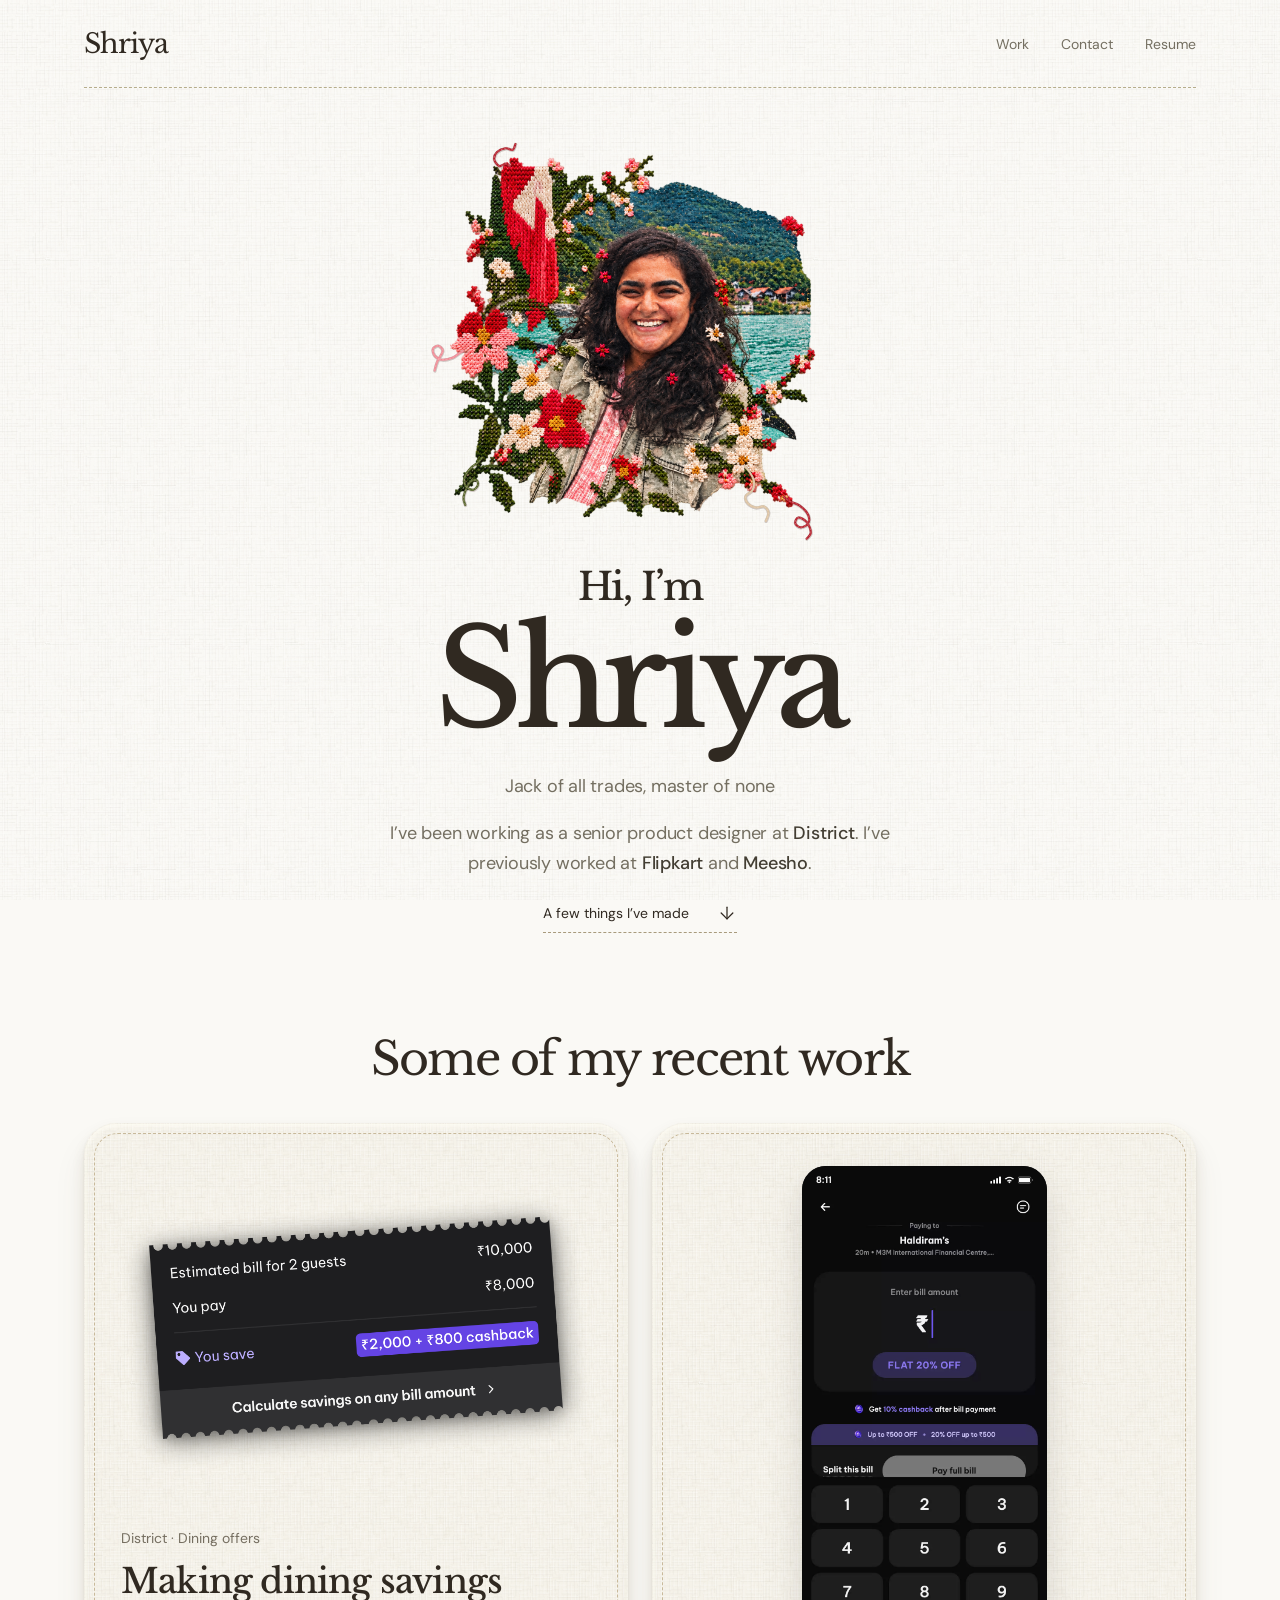
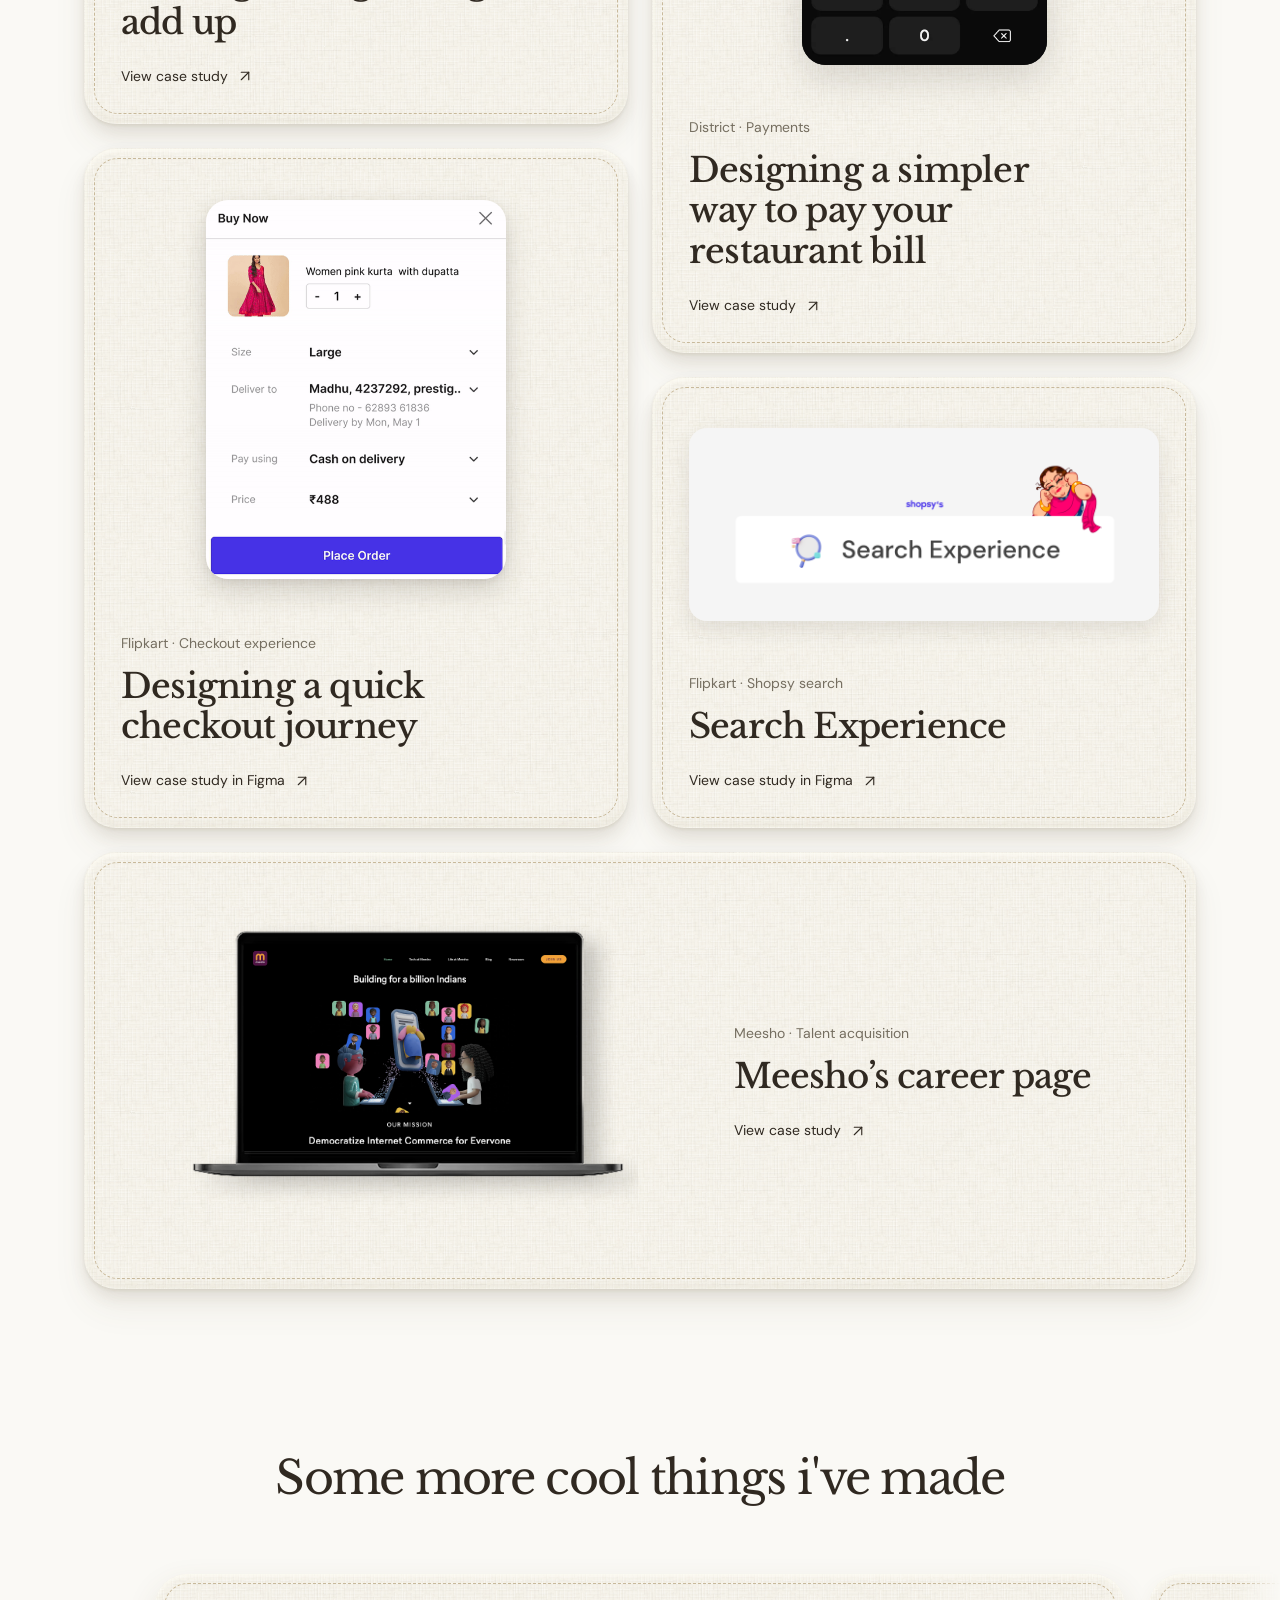
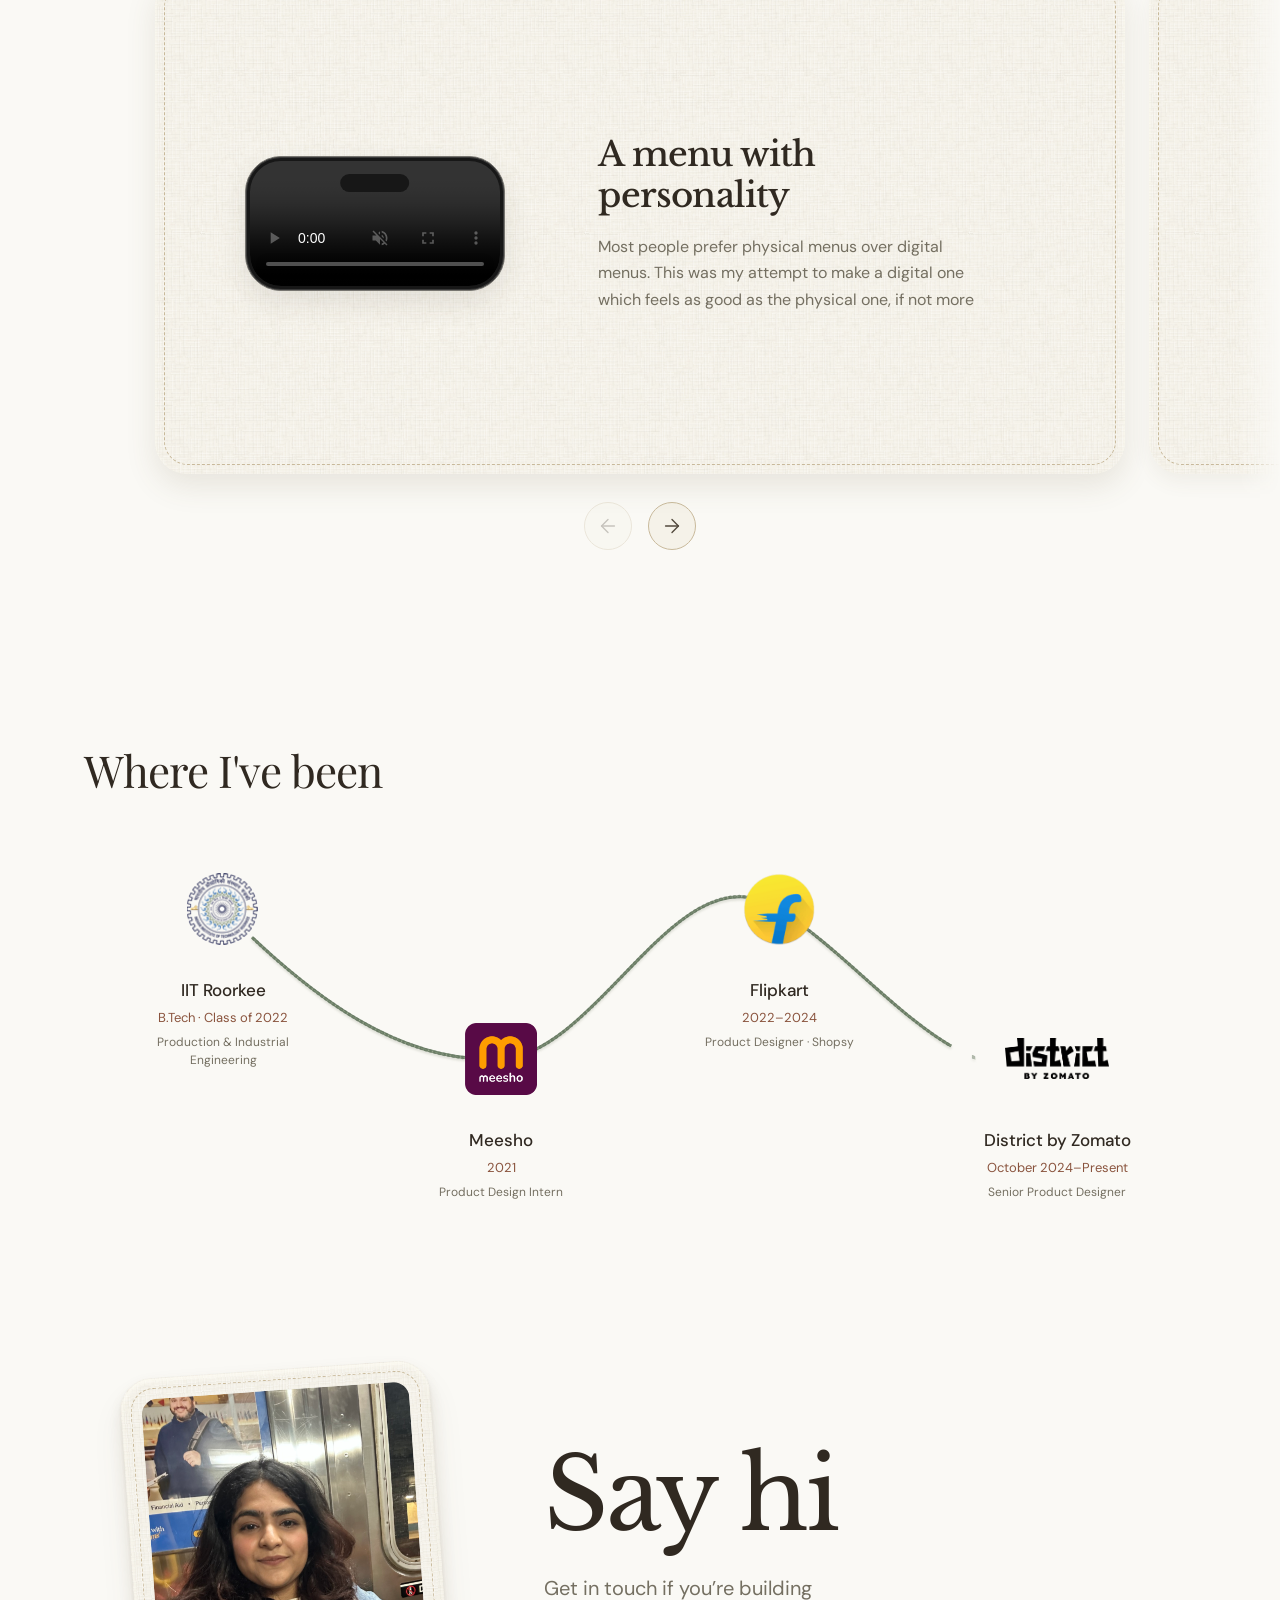
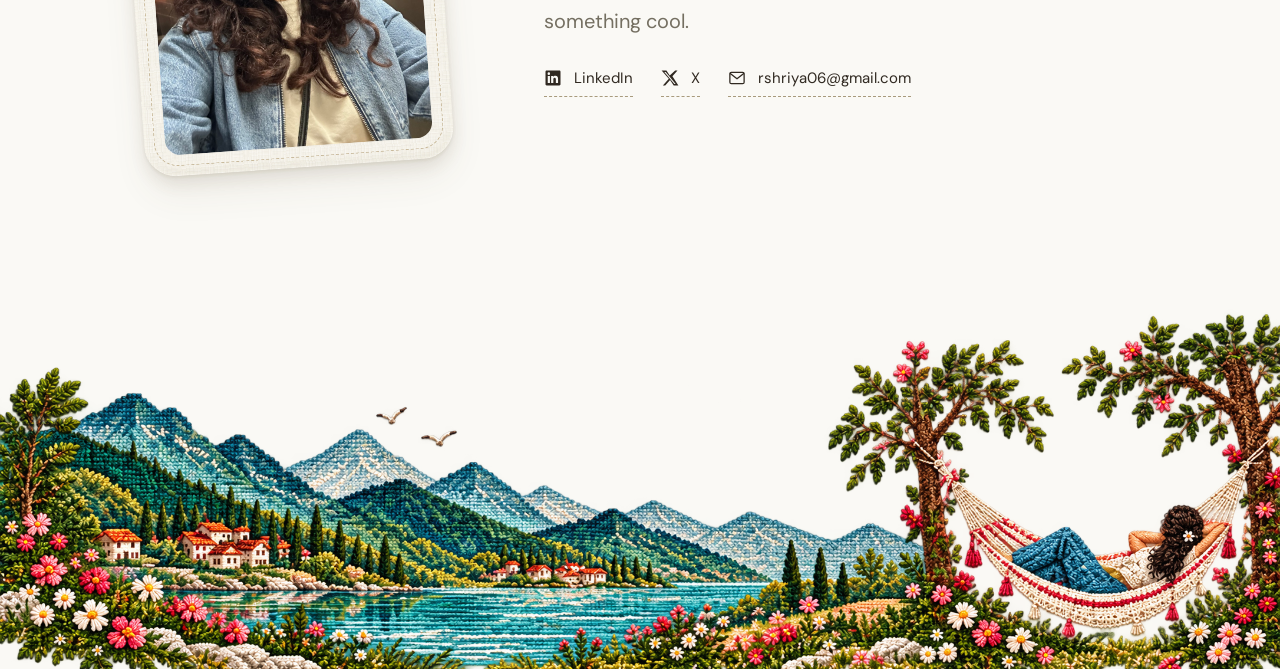
==== commit 9b1a3afb: "Update portfolio typography, project labels, timeline and mobile video overlay" ====
--- a/index.html
+++ b/index.html
@@ -1,6 +1,6 @@
-<!DOCTYPE html><html lang="en"> <head><meta name="astro-view-transitions-enabled" content="true"><meta name="astro-view-transitions-fallback" content="animate"><script type="module" src="/_astro/ClientRouter.astro_astro_type_script_index_0_lang.CqEHGhPG.js"></script><meta charset="UTF-8"><meta name="viewport" content="width=device-width, initial-scale=1"><title>Shriya — Product Designer</title><meta name="description" content="Shriya’s selected consumer product design work. Currently at District, previously at Flipkart and Meesho."><link rel="icon" type="image/svg+xml" href="/favicon.svg"><link rel="preconnect" href="https://fonts.googleapis.com"><link rel="preconnect" href="https://fonts.gstatic.com" crossorigin><link href="https://fonts.googleapis.com/css2?family=DM+Sans:wght@400;500;600&family=Playfair+Display:wght@400;500&display=swap" rel="stylesheet"><style>.astro-route-announcer{position:absolute;left:0;top:0;clip:rect(0 0 0 0);clip-path:inset(50%);overflow:hidden;white-space:nowrap;width:1px;height:1px}@keyframes astroFadeInOut{0%{opacity:1}to{opacity:0}}@keyframes astroFadeIn{0%{opacity:0;mix-blend-mode:plus-lighter}to{opacity:1;mix-blend-mode:plus-lighter}}@keyframes astroFadeOut{0%{opacity:1;mix-blend-mode:plus-lighter}to{opacity:0;mix-blend-mode:plus-lighter}}@keyframes astroSlideFromRight{0%{transform:translate(100%)}}@keyframes astroSlideFromLeft{0%{transform:translate(-100%)}}@keyframes astroSlideToRight{to{transform:translate(100%)}}@keyframes astroSlideToLeft{to{transform:translate(-100%)}}@media(prefers-reduced-motion){::view-transition-group(*),::view-transition-old(*),::view-transition-new(*){animation:none!important}[data-astro-transition-scope]{animation:none!important}}
+<!DOCTYPE html><html lang="en"> <head><meta name="astro-view-transitions-enabled" content="true"><meta name="astro-view-transitions-fallback" content="animate"><script type="module" src="/_astro/ClientRouter.astro_astro_type_script_index_0_lang.CqEHGhPG.js"></script><meta charset="UTF-8"><meta name="viewport" content="width=device-width, initial-scale=1"><title>Shriya — Product Designer</title><meta name="description" content="Shriya’s selected consumer product design work. Currently at District, previously at Flipkart and Meesho."><link rel="icon" type="image/svg+xml" href="/favicon.svg"><link rel="preconnect" href="https://fonts.googleapis.com"><link rel="preconnect" href="https://fonts.gstatic.com" crossorigin><link href="https://fonts.googleapis.com/css2?family=DM+Sans:wght@400;500;600&family=Libre+Baskerville:wght@400;500&family=Playfair+Display:wght@400;500&display=swap" rel="stylesheet"><style>.astro-route-announcer{position:absolute;left:0;top:0;clip:rect(0 0 0 0);clip-path:inset(50%);overflow:hidden;white-space:nowrap;width:1px;height:1px}@keyframes astroFadeInOut{0%{opacity:1}to{opacity:0}}@keyframes astroFadeIn{0%{opacity:0;mix-blend-mode:plus-lighter}to{opacity:1;mix-blend-mode:plus-lighter}}@keyframes astroFadeOut{0%{opacity:1;mix-blend-mode:plus-lighter}to{opacity:0;mix-blend-mode:plus-lighter}}@keyframes astroSlideFromRight{0%{transform:translate(100%)}}@keyframes astroSlideFromLeft{0%{transform:translate(-100%)}}@keyframes astroSlideToRight{to{transform:translate(100%)}}@keyframes astroSlideToLeft{to{transform:translate(-100%)}}@media(prefers-reduced-motion){::view-transition-group(*),::view-transition-old(*),::view-transition-new(*){animation:none!important}[data-astro-transition-scope]{animation:none!important}}
 </style>
-<link rel="stylesheet" href="/_astro/index.e_xd6rn6.css"><style>[data-astro-transition-scope="astro-dwnmb7n7-1"] { view-transition-name: payment-phone; }@layer astro { ::view-transition-old(payment-phone) { 
+<link rel="stylesheet" href="/_astro/index.MuxijFSJ.css"><style>[data-astro-transition-scope="astro-5uagdiyi-1"] { view-transition-name: payment-phone; }@layer astro { ::view-transition-old(payment-phone) { 
 	animation-duration: 180ms;
 	animation-timing-function: cubic-bezier(0.76, 0, 0.24, 1);
 	animation-fill-mode: both;
@@ -16,24 +16,24 @@
 	animation-duration: 180ms;
 	animation-timing-function: cubic-bezier(0.76, 0, 0.24, 1);
 	animation-fill-mode: both;
-	animation-name: astroFadeIn; } }[data-astro-transition-fallback="old"] [data-astro-transition-scope="astro-dwnmb7n7-1"],
-			[data-astro-transition-fallback="old"][data-astro-transition-scope="astro-dwnmb7n7-1"] { 
+	animation-name: astroFadeIn; } }[data-astro-transition-fallback="old"] [data-astro-transition-scope="astro-5uagdiyi-1"],
+			[data-astro-transition-fallback="old"][data-astro-transition-scope="astro-5uagdiyi-1"] { 
 	animation-duration: 180ms;
 	animation-timing-function: cubic-bezier(0.76, 0, 0.24, 1);
 	animation-fill-mode: both;
-	animation-name: astroFadeOut; }[data-astro-transition-fallback="new"] [data-astro-transition-scope="astro-dwnmb7n7-1"],
-			[data-astro-transition-fallback="new"][data-astro-transition-scope="astro-dwnmb7n7-1"] { 
+	animation-name: astroFadeOut; }[data-astro-transition-fallback="new"] [data-astro-transition-scope="astro-5uagdiyi-1"],
+			[data-astro-transition-fallback="new"][data-astro-transition-scope="astro-5uagdiyi-1"] { 
 	animation-duration: 180ms;
 	animation-timing-function: cubic-bezier(0.76, 0, 0.24, 1);
 	animation-fill-mode: both;
-	animation-name: astroFadeIn; }[data-astro-transition=back][data-astro-transition-fallback="old"] [data-astro-transition-scope="astro-dwnmb7n7-1"],
-			[data-astro-transition=back][data-astro-transition-fallback="old"][data-astro-transition-scope="astro-dwnmb7n7-1"] { 
+	animation-name: astroFadeIn; }[data-astro-transition=back][data-astro-transition-fallback="old"] [data-astro-transition-scope="astro-5uagdiyi-1"],
+			[data-astro-transition=back][data-astro-transition-fallback="old"][data-astro-transition-scope="astro-5uagdiyi-1"] { 
 	animation-duration: 180ms;
 	animation-timing-function: cubic-bezier(0.76, 0, 0.24, 1);
 	animation-fill-mode: both;
-	animation-name: astroFadeOut; }[data-astro-transition=back][data-astro-transition-fallback="new"] [data-astro-transition-scope="astro-dwnmb7n7-1"],
-			[data-astro-transition=back][data-astro-transition-fallback="new"][data-astro-transition-scope="astro-dwnmb7n7-1"] { 
+	animation-name: astroFadeOut; }[data-astro-transition=back][data-astro-transition-fallback="new"] [data-astro-transition-scope="astro-5uagdiyi-1"],
+			[data-astro-transition=back][data-astro-transition-fallback="new"][data-astro-transition-scope="astro-5uagdiyi-1"] { 
 	animation-duration: 180ms;
 	animation-timing-function: cubic-bezier(0.76, 0, 0.24, 1);
 	animation-fill-mode: both;
-	animation-name: astroFadeIn; }</style></head> <body> <a class="skip-link" href="#work">Skip to work</a> <header class="site-header"> <nav class="site-nav" aria-label="Main navigation"> <a class="nav-brand" href="/" aria-label="Shriya — home">Shriya</a> <div class="nav-links"> <a href="#work">Work</a> <a href="#contact">Contact</a> <a href="/Shriya-Ramchandani-Resume.pdf" target="_blank" rel="noopener noreferrer">Resume</a> </div> </nav> </header> <main> <section class="intro" id="about" aria-labelledby="intro-title"> <div class="intro-copy"> <h1 id="intro-title"><span>Hi, I’m</span>Shriya</h1> <p>Jack of all trades, master of none</p> <p class="intro-background">I’ve been working as a senior product designer at <strong>District</strong>. I’ve previously worked at <strong>Flipkart</strong> and <strong>Meesho</strong>.</p> <a class="work-link" href="#work">A few things I’ve made <svg xmlns="http://www.w3.org/2000/svg" width="20" height="20" viewBox="0 0 24 24" fill="none" stroke="currentColor" stroke-width="1.5" stroke-linecap="round" stroke-linejoin="round" class="lucide lucide-arrow-down" aria-hidden="true"><path d="M12 5v14"></path><path d="m19 12-7 7-7-7"></path></svg></a> </div> <div class="portrait-wrap"> <link rel="preload" as="image" href="/images/portrait-embroidered-threadless.png" fetchPriority="high"/><div class="stitching-portrait"><img class="portrait" src="/images/portrait-embroidered-threadless.png" alt="An embroidered portrait of Shriya smiling by a lake, surrounded by stitched flowers and foliage." width="1254" height="1254" fetchPriority="high"/></div> <style>astro-island,astro-slot,astro-static-slot{display:contents}</style><script>(()=>{var e=async t=>{await(await t())()};(self.Astro||(self.Astro={})).load=e;window.dispatchEvent(new Event("astro:load"));})();</script><script>(()=>{var A=Object.defineProperty;var g=(i,o,a)=>o in i?A(i,o,{enumerable:!0,configurable:!0,writable:!0,value:a}):i[o]=a;var d=(i,o,a)=>g(i,typeof o!="symbol"?o+"":o,a);{let i={0:t=>m(t),1:t=>a(t),2:t=>new RegExp(t),3:t=>new Date(t),4:t=>new Map(a(t)),5:t=>new Set(a(t)),6:t=>BigInt(t),7:t=>new URL(t),8:t=>new Uint8Array(t),9:t=>new Uint16Array(t),10:t=>new Uint32Array(t),11:t=>1/0*t},o=t=>{let[l,e]=t;return l in i?i[l](e):void 0},a=t=>t.map(o),m=t=>typeof t!="object"||t===null?t:Object.fromEntries(Object.entries(t).map(([l,e])=>[l,o(e)]));class y extends HTMLElement{constructor(){super(...arguments);d(this,"Component");d(this,"hydrator");d(this,"hydrate",async()=>{var b;if(!this.hydrator||!this.isConnected)return;let e=(b=this.parentElement)==null?void 0:b.closest("astro-island[ssr]");if(e){e.addEventListener("astro:hydrate",this.hydrate,{once:!0});return}let c=this.querySelectorAll("astro-slot"),n={},h=this.querySelectorAll("template[data-astro-template]");for(let r of h){let s=r.closest(this.tagName);s!=null&&s.isSameNode(this)&&(n[r.getAttribute("data-astro-template")||"default"]=r.innerHTML,r.remove())}for(let r of c){let s=r.closest(this.tagName);s!=null&&s.isSameNode(this)&&(n[r.getAttribute("name")||"default"]=r.innerHTML)}let p;try{p=this.hasAttribute("props")?m(JSON.parse(this.getAttribute("props"))):{}}catch(r){let s=this.getAttribute("component-url")||"<unknown>",v=this.getAttribute("component-export");throw v&&(s+=` (export ${v})`),console.error(`[hydrate] Error parsing props for component ${s}`,this.getAttribute("props"),r),r}let u;await this.hydrator(this)(this.Component,p,n,{client:this.getAttribute("client")}),this.removeAttribute("ssr"),this.dispatchEvent(new CustomEvent("astro:hydrate"))});d(this,"unmount",()=>{this.isConnected||this.dispatchEvent(new CustomEvent("astro:unmount"))})}disconnectedCallback(){document.removeEventListener("astro:after-swap",this.unmount),document.addEventListener("astro:after-swap",this.unmount,{once:!0})}connectedCallback(){if(!this.hasAttribute("await-children")||document.readyState==="interactive"||document.readyState==="complete")this.childrenConnectedCallback();else{let e=()=>{document.removeEventListener("DOMContentLoaded",e),c.disconnect(),this.childrenConnectedCallback()},c=new MutationObserver(()=>{var n;((n=this.lastChild)==null?void 0:n.nodeType)===Node.COMMENT_NODE&&this.lastChild.nodeValue==="astro:end"&&(this.lastChild.remove(),e())});c.observe(this,{childList:!0}),document.addEventListener("DOMContentLoaded",e)}}async childrenConnectedCallback(){let e=this.getAttribute("before-hydration-url");e&&await import(e),this.start()}async start(){let e=JSON.parse(this.getAttribute("opts")),c=this.getAttribute("client");if(Astro[c]===void 0){window.addEventListener(`astro:${c}`,()=>this.start(),{once:!0});return}try{await Astro[c](async()=>{let n=this.getAttribute("renderer-url"),[h,{default:p}]=await Promise.all([import(this.getAttribute("component-url")),n?import(n):()=>()=>{}]),u=this.getAttribute("component-export")||"default";if(!u.includes("."))this.Component=h[u];else{this.Component=h;for(let f of u.split("."))this.Component=this.Component[f]}return this.hydrator=p,this.hydrate},e,this)}catch(n){console.error(`[astro-island] Error hydrating ${this.getAttribute("component-url")}`,n)}}attributeChangedCallback(){this.hydrate()}}d(y,"observedAttributes",["props"]),customElements.get("astro-island")||customElements.define("astro-island",y)}})();</script><astro-island uid="Z2a1slg" prefix="r11" component-url="/_astro/Threads.wsnqVi82.js" component-export="default" renderer-url="/_astro/client.LGetASx6.js" props="{}" ssr client="load" opts="{&quot;name&quot;:&quot;Threads&quot;,&quot;value&quot;:true}" await-children><svg class="threads" viewBox="0 0 1254 1254" fill="none" aria-hidden="true"><g><path data-thread="upper" d="M 196 45 C 193.83333333333334 44, 188.5 38.5, 183 39 C 177.5 39.5, 169.33333333333334 49.833333333333336, 163 48 C 156.66666666666666 46.166666666666664, 146.66666666666666 35.333333333333336, 145 28 C 143.33333333333334 20.666666666666668, 146.83333333333334 10, 153 4 C 159.16666666666666 -2, 173.16666666666666 -7, 182 -8 C 190.83333333333334 -9, 200.66666666666666 0.16666666666666652, 206 -2 C 211.33333333333334 -4.166666666666666, 212.66666666666666 -17.833333333333332, 214 -21" class="thread-shadow"></path><path data-thread="upper" d="M 196 45 C 193.83333333333334 44, 188.5 38.5, 183 39 C 177.5 39.5, 169.33333333333334 49.833333333333336, 163 48 C 156.66666666666666 46.166666666666664, 146.66666666666666 35.333333333333336, 145 28 C 143.33333333333334 20.666666666666668, 146.83333333333334 10, 153 4 C 159.16666666666666 -2, 173.16666666666666 -7, 182 -8 C 190.83333333333334 -9, 200.66666666666666 0.16666666666666652, 206 -2 C 211.33333333333334 -4.166666666666666, 212.66666666666666 -17.833333333333332, 214 -21" class="thread-strand thread-upper"></path><path data-thread="upper" d="M 196 45 C 193.83333333333334 44, 188.5 38.5, 183 39 C 177.5 39.5, 169.33333333333334 49.833333333333336, 163 48 C 156.66666666666666 46.166666666666664, 146.66666666666666 35.333333333333336, 145 28 C 143.33333333333334 20.666666666666668, 146.83333333333334 10, 153 4 C 159.16666666666666 -2, 173.16666666666666 -7, 182 -8 C 190.83333333333334 -9, 200.66666666666666 0.16666666666666652, 206 -2 C 211.33333333333334 -4.166666666666666, 212.66666666666666 -17.833333333333332, 214 -21" class="thread-highlight"></path></g><g><path data-thread="pink" d="M 43 656 C 40.666666666666664 657.5, 34.666666666666664 661, 29 665 C 23.333333333333332 669, 17.833333333333336 676.1666666666666, 9 680 C 0.16666666666666607 683.8333333333334, -14.333333333333334 688.8333333333334, -24 688 C -33.666666666666664 687.1666666666666, -44.166666666666664 681, -49 675 C -53.833333333333336 669, -55.5 657, -53 652 C -50.5 647, -39.666666666666664 643.3333333333334, -34 645 C -28.333333333333332 646.6666666666666, -18.833333333333332 653, -19 662 C -19.166666666666668 671, -31.166666666666668 688, -35 699 C -38.833333333333336 710, -40.833333333333336 723.1666666666666, -42 728" class="thread-shadow"></path><path data-thread="pink" d="M 43 656 C 40.666666666666664 657.5, 34.666666666666664 661, 29 665 C 23.333333333333332 669, 17.833333333333336 676.1666666666666, 9 680 C 0.16666666666666607 683.8333333333334, -14.333333333333334 688.8333333333334, -24 688 C -33.666666666666664 687.1666666666666, -44.166666666666664 681, -49 675 C -53.833333333333336 669, -55.5 657, -53 652 C -50.5 647, -39.666666666666664 643.3333333333334, -34 645 C -28.333333333333332 646.6666666666666, -18.833333333333332 653, -19 662 C -19.166666666666668 671, -31.166666666666668 688, -35 699 C -38.833333333333336 710, -40.833333333333336 723.1666666666666, -42 728" class="thread-strand thread-pink"></path><path data-thread="pink" d="M 43 656 C 40.666666666666664 657.5, 34.666666666666664 661, 29 665 C 23.333333333333332 669, 17.833333333333336 676.1666666666666, 9 680 C 0.16666666666666607 683.8333333333334, -14.333333333333334 688.8333333333334, -24 688 C -33.666666666666664 687.1666666666666, -44.166666666666664 681, -49 675 C -53.833333333333336 669, -55.5 657, -53 652 C -50.5 647, -39.666666666666664 643.3333333333334, -34 645 C -28.333333333333332 646.6666666666666, -18.833333333333332 653, -19 662 C -19.166666666666668 671, -31.166666666666668 688, -35 699 C -38.833333333333336 710, -40.833333333333336 723.1666666666666, -42 728" class="thread-highlight"></path></g><g><path data-thread="green" d="M 106 1008 C 103.83333333333333 1010.6666666666666, 99.16666666666667 1018.1666666666666, 93 1024 C 86.83333333333333 1029.8333333333333, 76.33333333333333 1034.6666666666667, 69 1043 C 61.666666666666664 1051.3333333333333, 51.666666666666664 1063.8333333333333, 49 1074 C 46.333333333333336 1084.1666666666667, 48.5 1096.8333333333333, 53 1104 C 57.5 1111.1666666666667, 69.33333333333333 1117.3333333333333, 76 1117 C 82.66666666666667 1116.6666666666667, 91.16666666666667 1107.1666666666667, 93 1102 C 94.83333333333333 1096.8333333333333, 91.66666666666667 1086.8333333333333, 87 1086 C 82.33333333333333 1085.1666666666667, 71.66666666666667 1087.5, 65 1097 C 58.333333333333336 1106.5, 49 1130.8333333333333, 47 1143 C 45 1155.1666666666667, 52 1165.5, 53 1170" class="thread-shadow"></path><path data-thread="green" d="M 106 1008 C 103.83333333333333 1010.6666666666666, 99.16666666666667 1018.1666666666666, 93 1024 C 86.83333333333333 1029.8333333333333, 76.33333333333333 1034.6666666666667, 69 1043 C 61.666666666666664 1051.3333333333333, 51.666666666666664 1063.8333333333333, 49 1074 C 46.333333333333336 1084.1666666666667, 48.5 1096.8333333333333, 53 1104 C 57.5 1111.1666666666667, 69.33333333333333 1117.3333333333333, 76 1117 C 82.66666666666667 1116.6666666666667, 91.16666666666667 1107.1666666666667, 93 1102 C 94.83333333333333 1096.8333333333333, 91.66666666666667 1086.8333333333333, 87 1086 C 82.33333333333333 1085.1666666666667, 71.66666666666667 1087.5, 65 1097 C 58.333333333333336 1106.5, 49 1130.8333333333333, 47 1143 C 45 1155.1666666666667, 52 1165.5, 53 1170" class="thread-strand thread-green"></path><path data-thread="green" d="M 106 1008 C 103.83333333333333 1010.6666666666666, 99.16666666666667 1018.1666666666666, 93 1024 C 86.83333333333333 1029.8333333333333, 76.33333333333333 1034.6666666666667, 69 1043 C 61.666666666666664 1051.3333333333333, 51.666666666666664 1063.8333333333333, 49 1074 C 46.333333333333336 1084.1666666666667, 48.5 1096.8333333333333, 53 1104 C 57.5 1111.1666666666667, 69.33333333333333 1117.3333333333333, 76 1117 C 82.66666666666667 1116.6666666666667, 91.16666666666667 1107.1666666666667, 93 1102 C 94.83333333333333 1096.8333333333333, 91.66666666666667 1086.8333333333333, 87 1086 C 82.33333333333333 1085.1666666666667, 71.66666666666667 1087.5, 65 1097 C 58.333333333333336 1106.5, 49 1130.8333333333333, 47 1143 C 45 1155.1666666666667, 52 1165.5, 53 1170" class="thread-highlight"></path></g><g><path data-thread="cream" d="M 974 1038 C 976.3333333333334 1040.8333333333333, 983.6666666666666 1047.1666666666667, 988 1055 C 992.3333333333334 1062.8333333333333, 999 1074.8333333333333, 1000 1085 C 1001 1095.1666666666667, 998.8333333333334 1107.6666666666667, 994 1116 C 989.1666666666666 1124.3333333333333, 974.3333333333334 1127.8333333333333, 971 1135 C 967.6666666666666 1142.1666666666667, 969.3333333333334 1152.3333333333333, 974 1159 C 978.6666666666666 1165.6666666666667, 990.1666666666666 1172.8333333333333, 999 1175 C 1007.8333333333334 1177.1666666666667, 1020.1666666666666 1168.8333333333333, 1027 1172 C 1033.8333333333333 1175.1666666666667, 1039.5 1186, 1040 1194 C 1040.5 1202, 1031.6666666666667 1215.6666666666667, 1030 1220" class="thread-shadow"></path><path data-thread="cream" d="M 974 1038 C 976.3333333333334 1040.8333333333333, 983.6666666666666 1047.1666666666667, 988 1055 C 992.3333333333334 1062.8333333333333, 999 1074.8333333333333, 1000 1085 C 1001 1095.1666666666667, 998.8333333333334 1107.6666666666667, 994 1116 C 989.1666666666666 1124.3333333333333, 974.3333333333334 1127.8333333333333, 971 1135 C 967.6666666666666 1142.1666666666667, 969.3333333333334 1152.3333333333333, 974 1159 C 978.6666666666666 1165.6666666666667, 990.1666666666666 1172.8333333333333, 999 1175 C 1007.8333333333334 1177.1666666666667, 1020.1666666666666 1168.8333333333333, 1027 1172 C 1033.8333333333333 1175.1666666666667, 1039.5 1186, 1040 1194 C 1040.5 1202, 1031.6666666666667 1215.6666666666667, 1030 1220" class="thread-strand thread-cream"></path><path data-thread="cream" d="M 974 1038 C 976.3333333333334 1040.8333333333333, 983.6666666666666 1047.1666666666667, 988 1055 C 992.3333333333334 1062.8333333333333, 999 1074.8333333333333, 1000 1085 C 1001 1095.1666666666667, 998.8333333333334 1107.6666666666667, 994 1116 C 989.1666666666666 1124.3333333333333, 974.3333333333334 1127.8333333333333, 971 1135 C 967.6666666666666 1142.1666666666667, 969.3333333333334 1152.3333333333333, 974 1159 C 978.6666666666666 1165.6666666666667, 990.1666666666666 1172.8333333333333, 999 1175 C 1007.8333333333334 1177.1666666666667, 1020.1666666666666 1168.8333333333333, 1027 1172 C 1033.8333333333333 1175.1666666666667, 1039.5 1186, 1040 1194 C 1040.5 1202, 1031.6666666666667 1215.6666666666667, 1030 1220" class="thread-highlight"></path></g><g><path data-thread="red" d="M 1101 1137 C 1104.1666666666667 1139.5, 1111.1666666666667 1147, 1120 1152 C 1128.8333333333333 1157, 1143.6666666666667 1159.3333333333333, 1154 1167 C 1164.3333333333333 1174.6666666666667, 1177.5 1188, 1182 1198 C 1186.5 1208, 1185.1666666666667 1220, 1181 1227 C 1176.8333333333333 1234, 1164 1240, 1157 1240 C 1150 1240, 1140.1666666666667 1232.1666666666667, 1139 1227 C 1137.8333333333333 1221.8333333333333, 1143.6666666666667 1209.3333333333333, 1150 1209 C 1156.3333333333333 1208.6666666666667, 1170.3333333333333 1216.5, 1177 1225 C 1183.6666666666667 1233.5, 1190.1666666666667 1250.8333333333333, 1190 1260 C 1189.8333333333333 1269.1666666666667, 1178.3333333333333 1276.6666666666667, 1176 1280" class="thread-shadow"></path><path data-thread="red" d="M 1101 1137 C 1104.1666666666667 1139.5, 1111.1666666666667 1147, 1120 1152 C 1128.8333333333333 1157, 1143.6666666666667 1159.3333333333333, 1154 1167 C 1164.3333333333333 1174.6666666666667, 1177.5 1188, 1182 1198 C 1186.5 1208, 1185.1666666666667 1220, 1181 1227 C 1176.8333333333333 1234, 1164 1240, 1157 1240 C 1150 1240, 1140.1666666666667 1232.1666666666667, 1139 1227 C 1137.8333333333333 1221.8333333333333, 1143.6666666666667 1209.3333333333333, 1150 1209 C 1156.3333333333333 1208.6666666666667, 1170.3333333333333 1216.5, 1177 1225 C 1183.6666666666667 1233.5, 1190.1666666666667 1250.8333333333333, 1190 1260 C 1189.8333333333333 1269.1666666666667, 1178.3333333333333 1276.6666666666667, 1176 1280" class="thread-strand thread-red"></path><path data-thread="red" d="M 1101 1137 C 1104.1666666666667 1139.5, 1111.1666666666667 1147, 1120 1152 C 1128.8333333333333 1157, 1143.6666666666667 1159.3333333333333, 1154 1167 C 1164.3333333333333 1174.6666666666667, 1177.5 1188, 1182 1198 C 1186.5 1208, 1185.1666666666667 1220, 1181 1227 C 1176.8333333333333 1234, 1164 1240, 1157 1240 C 1150 1240, 1140.1666666666667 1232.1666666666667, 1139 1227 C 1137.8333333333333 1221.8333333333333, 1143.6666666666667 1209.3333333333333, 1150 1209 C 1156.3333333333333 1208.6666666666667, 1170.3333333333333 1216.5, 1177 1225 C 1183.6666666666667 1233.5, 1190.1666666666667 1250.8333333333333, 1190 1260 C 1189.8333333333333 1269.1666666666667, 1178.3333333333333 1276.6666666666667, 1176 1280" class="thread-highlight"></path></g></svg><!--astro:end--></astro-island> </div> </section> <section class="work" id="work" aria-labelledby="work-title"> <div class="section-heading"><h2 id="work-title">Some of my recent work</h2></div> <div class="work-grid"> <div class="work-column"> <article class="project project-sample"> <a class="work-card" href="/work/sample-bill"> <div class="work-card-visual receipt-visual"> <img class="sample-bill-image" src="/images/sample-bill/portfolio-receipt.png" alt="Sample bill for two guests: an estimated ₹10,000 bill, ₹8,000 to pay, and ₹2,000 savings plus ₹800 cashback." loading="lazy"> </div> <div class="work-card-copy"><span class="project-context">District · Dining offers</span><h3>Making dining savings add up</h3><span class="case-link">View case study <svg xmlns="http://www.w3.org/2000/svg" width="18" height="18" viewBox="0 0 24 24" fill="none" stroke="currentColor" stroke-width="1.5" stroke-linecap="round" stroke-linejoin="round" class="lucide lucide-arrow-up-right" aria-hidden="true"><path d="M7 7h10v10"></path><path d="M7 17 17 7"></path></svg></span></div> </a> </article> <article class="project project-table"> <a class="work-card" href="https://www.figma.com/proto/CQKGKHyh8wRlWF6ojhpxTR/Shriya-Ramchandani---Portfolio?node-id=83-42370&scaling=min-zoom&content-scaling=fixed&page-id=83%3A39373" target="_blank" rel="noopener noreferrer"> <div class="work-card-visual express-checkout-visual"><div class="express-checkout-sheet"><img src="/images/express-checkout-cover.png" alt="Express Checkout Buy Now sheet with size, delivery, payment and order details" loading="lazy"></div></div> <div class="work-card-copy"><span class="project-context">Checkout experience</span><h3>Express Checkout</h3><span class="case-link">View case study in Figma <svg xmlns="http://www.w3.org/2000/svg" width="18" height="18" viewBox="0 0 24 24" fill="none" stroke="currentColor" stroke-width="1.5" stroke-linecap="round" stroke-linejoin="round" class="lucide lucide-arrow-up-right" aria-hidden="true"><path d="M7 7h10v10"></path><path d="M7 17 17 7"></path></svg></span></div> </a> </article> <article class="project project-meesho"> <a class="work-card" href="https://paper-starburst-e56.notion.site/The-story-of-Meesho-s-Talent-Acquisition-Website-3d26bbbe01394af19eb1f54a0d23297b" target="_blank" rel="noopener noreferrer"> <div class="work-card-visual meesho-careers-visual"><img class="meesho-careers-image" src="/images/meesho-careers-cover.png" alt="Meesho’s careers website shown on a laptop, featuring the headline Building for a billion Indians." width="1188" height="810" loading="lazy"></div> <div class="work-card-copy"><span class="project-context">Meesho · Talent acquisition</span><h3>Meesho’s career page</h3><span class="case-link">View case study <svg xmlns="http://www.w3.org/2000/svg" width="18" height="18" viewBox="0 0 24 24" fill="none" stroke="currentColor" stroke-width="1.5" stroke-linecap="round" stroke-linejoin="round" class="lucide lucide-arrow-up-right" aria-hidden="true"><path d="M7 7h10v10"></path><path d="M7 17 17 7"></path></svg></span></div> </a> </article> </div> <div class="work-column"> <article class="project project-payment"> <a class="work-card" href="/work/payment-flow"> <div class="work-card-visual phone-visual"> <div class="project-media" data-astro-transition-persist="payment-phone" data-astro-transition-scope="astro-dwnmb7n7-1"> <div class="phone-screen"><video id="payment-flow-video" width="840" height="1710" loop muted playsinline preload="metadata" poster="/images/payment-flow-dining-poster.png" aria-label="District dining payment prototype"><source src="/videos/payment-flow-dining.webm" type="video/webm"></video></div> </div> </div> <div class="work-card-copy"><span class="project-context">District · Payments</span><h3>Designing a simpler way to pay your restaurant bill</h3><span class="case-link">View case study <svg xmlns="http://www.w3.org/2000/svg" width="18" height="18" viewBox="0 0 24 24" fill="none" stroke="currentColor" stroke-width="1.5" stroke-linecap="round" stroke-linejoin="round" class="lucide lucide-arrow-up-right" aria-hidden="true"><path d="M7 7h10v10"></path><path d="M7 17 17 7"></path></svg></span></div> </a> </article> <article class="project project-search"> <a class="work-card" href="https://www.figma.com/proto/CQKGKHyh8wRlWF6ojhpxTR/Shriya-Ramchandani---Portfolio?node-id=103-38094&scaling=contain&content-scaling=fixed&page-id=103%3A34276" target="_blank" rel="noopener noreferrer"> <div class="work-card-visual search-cover-visual"><img src="/images/search-experience-cover.png" alt="Shopsy’s Search Experience, with a magnifying glass and illustrated shopping character" loading="lazy"></div> <div class="work-card-copy"><span class="project-context">Shopsy · Search</span><h3>Search Experience</h3><span class="case-link">View case study in Figma <svg xmlns="http://www.w3.org/2000/svg" width="18" height="18" viewBox="0 0 24 24" fill="none" stroke="currentColor" stroke-width="1.5" stroke-linecap="round" stroke-linejoin="round" class="lucide lucide-arrow-up-right" aria-hidden="true"><path d="M7 7h10v10"></path><path d="M7 17 17 7"></path></svg></span></div> </a> </article> </div> </div> </section> <section class="more-things" id="more-things" aria-labelledby="more-things-title"> <div class="section-heading"><h2 id="more-things-title">some more cool things i've made</h2></div> <div class="more-things-grid" id="exploration-rail" tabindex="0" role="region" aria-label="Design explorations" aria-roledescription="carousel"> <figure class="more-things-item" style="--experiment-order: 0"> <div class="experiment-iphone"> <video muted loop controls playsinline preload="metadata" aria-label="Experiment 01 — a little idea in motion."> <source src="/videos/more-cool-things-01.mp4" type="video/mp4"> <a href="/videos/more-cool-things-01.mp4">Watch the video</a> </video> </div> <figcaption><button class="experiment-select" type="button" aria-expanded="false"><h3>A menu with personality</h3></button><p>Most people prefer physical menus over digital menus. This was my attempt to make a digital one which feels as good as the physical one, if not more</p></figcaption> </figure> <figure class="more-things-item" style="--experiment-order: 1"> <div class="experiment-iphone"> <video muted loop controls playsinline preload="metadata" aria-label="Bill estimation — an interaction exploration."> <source src="/videos/bill-estimation.mp4" type="video/mp4"> <a href="/videos/bill-estimation.mp4">Watch the video</a> </video> </div> <figcaption><button class="experiment-select" type="button" aria-expanded="false"><h3>Plan your spend</h3></button><p>People might be anxious about overspending at a restaurant. This was a way for them to estimate their bill based on their approximate order or number of people in the group</p></figcaption> </figure> <figure class="more-things-item" style="--experiment-order: 2"> <div class="experiment-iphone"> <video muted loop controls playsinline preload="metadata" aria-label="Experiment 03 — a little idea in motion."> <source src="/videos/more-cool-things-03.mp4" type="video/mp4"> <a href="/videos/more-cool-things-03.mp4">Watch the video</a> </video> </div> <figcaption><button class="experiment-select" type="button" aria-expanded="false"><h3>Bring your friends</h3></button><p>Going out with friends is fun, and the digital experience should feel just as playful. That idea shaped this flow for inviting friends to a table reservation.</p></figcaption> </figure> <figure class="more-things-item" style="--experiment-order: 3"> <div class="experiment-iphone"> <video muted loop controls playsinline preload="metadata" aria-label="Actions — an interaction exploration."> <source src="/videos/actions.mp4" type="video/mp4"> <a href="/videos/actions.mp4">Watch the video</a> </video> </div> <figcaption><button class="experiment-select" type="button" aria-expanded="false"><h3>Little actions</h3></button><p>There were a lot of actions on the restaurant page which needed to be always accessible but also were not important enough to dedicate a lot of space to, this was a way to solve for both</p></figcaption> </figure> <figure class="more-things-item" style="--experiment-order: 4"> <div class="experiment-iphone"> <video muted loop controls playsinline preload="metadata" aria-label="Reviews — an interaction exploration."> <source src="/videos/reviews.mp4" type="video/mp4"> <a href="/videos/reviews.mp4">Watch the video</a> </video> </div> <figcaption><button class="experiment-select" type="button" aria-expanded="false"><h3>Reviews with character</h3></button><p>My attempt to make review cards more interesting and human</p></figcaption> </figure> <figure class="more-things-item" style="--experiment-order: 5"> <div class="experiment-iphone"> <video muted loop controls playsinline preload="metadata" aria-label="Timings — an interaction exploration."> <source src="/videos/timings.mp4" type="video/mp4"> <a href="/videos/timings.mp4">Watch the video</a> </video> </div> <figcaption><button class="experiment-select" type="button" aria-expanded="false"><h3>Opening hours, reimagined</h3></button><p>Restaurant opening hours used to look like an Excel sheet and felt too mechanical. This was my attempt to make that everyday information a little more interesting.</p></figcaption> </figure> </div> <div class="exploration-navigation" role="group" aria-label="Exploration navigation"> <button class="exploration-arrow" data-rail-previous type="button" aria-label="Previous exploration" aria-controls="exploration-rail" disabled> <svg xmlns="http://www.w3.org/2000/svg" width="22" height="22" viewBox="0 0 24 24" fill="none" stroke="currentColor" stroke-width="1.5" stroke-linecap="round" stroke-linejoin="round" class="lucide lucide-arrow-left" aria-hidden="true"><path d="m12 19-7-7 7-7"></path><path d="M19 12H5"></path></svg> </button> <button class="exploration-arrow" data-rail-next type="button" aria-label="Next exploration" aria-controls="exploration-rail"> <svg xmlns="http://www.w3.org/2000/svg" width="22" height="22" viewBox="0 0 24 24" fill="none" stroke="currentColor" stroke-width="1.5" stroke-linecap="round" stroke-linejoin="round" class="lucide lucide-arrow-right" aria-hidden="true"><path d="M5 12h14"></path><path d="m12 5 7 7-7 7"></path></svg> </button> </div> </section> <section class="career-timeline" aria-labelledby="career-title"> <h2 id="career-title">Where I've been</h2> <div class="career-trail"> <svg class="career-thread career-thread-desktop" viewBox="0 0 1000 390" preserveAspectRatio="none" fill="none" aria-hidden="true"><defs><mask id="career-thread-ends"><path d="M125 70 C205 160 285 225 375 220 S535 5 625 70 S785 260 875 220" pathLength="100" stroke="white" stroke-width="12" stroke-dasharray="90 100" stroke-dashoffset="-5"></path></mask></defs><g mask="url(#career-thread-ends)"><path id="career-stitch" d="M125 70 C205 160 285 225 375 220 S535 5 625 70 S785 260 875 220"></path><use href="#career-stitch" class="thread-highlight"></use><use href="#career-stitch" class="thread-fibres"></use></g></svg> <svg class="career-thread career-thread-mobile" viewBox="0 0 400 680" preserveAspectRatio="none" fill="none" aria-hidden="true"><defs><mask id="career-thread-mobile-ends"><path d="M100 42 C200 -35 390 150 300 207 S5 295 100 372 S390 470 300 537" pathLength="100" stroke="white" stroke-width="12" stroke-dasharray="90 100" stroke-dashoffset="-5"></path></mask></defs><g mask="url(#career-thread-mobile-ends)"><path id="career-stitch-mobile" d="M100 42 C200 -35 390 150 300 207 S5 295 100 372 S390 470 300 537"></path><use href="#career-stitch-mobile" class="thread-highlight"></use><use href="#career-stitch-mobile" class="thread-fibres"></use></g></svg> <ol class="career-stops"> <li><div class="career-patch"><img src="/images/timeline/iitr.png" alt="IIT Roorkee logo" loading="lazy"></div><h3>IIT Roorkee</h3><p>B.Tech · Class of 2022</p><span>Production &amp; Industrial Engineering</span></li> <li><div class="career-patch"><img src="/images/timeline/meesho.png" alt="Meesho logo" loading="lazy"></div><h3>Meesho</h3><p>2021</p><span>Product Design Intern</span></li> <li><div class="career-patch"><img src="/images/timeline/flipkart.png" alt="Flipkart logo" loading="lazy"></div><h3>Flipkart</h3><p>2022–2024</p><span>Product Designer · Shopsy</span></li> <li><div class="career-patch"><img src="/images/timeline/district.svg" alt="District logo" loading="lazy"></div><h3>District by Zomato</h3><p>October 2024–Present</p><span>Senior Product Designer</span></li> </ol> </div> </section> <section class="say-hi" id="contact" aria-labelledby="say-hi-title"> <figure class="say-hi-photo"><img src="/images/say-hi.jpg" alt="Shriya on a train, wearing a denim jacket." width="900" height="1200" loading="lazy"></figure> <div class="say-hi-copy"> <h2 id="say-hi-title">Say hi</h2> <p class="say-hi-message">Get in touch if you’re building something cool.</p> <div class="say-hi-links" aria-label="Contact touchpoints"> <a class="contact-touchpoint" href="https://www.linkedin.com/in/shriya-ramchandani-560643198/" target="_blank" rel="noopener noreferrer" aria-label="Shriya on LinkedIn (opens in a new tab)"><svg viewBox="0 0 24 24" aria-hidden="true"><path fill="currentColor" d="M20.45 2H3.55C2.69 2 2 2.68 2 3.52v16.96c0 .84.69 1.52 1.55 1.52h16.9c.86 0 1.55-.68 1.55-1.52V3.52c0-.84-.69-1.52-1.55-1.52ZM7.93 18.75H4.98V9.2h2.95v9.55ZM6.45 7.9a1.71 1.71 0 1 1 0-3.42 1.71 1.71 0 0 1 0 3.42Zm12.3 10.85H15.8V14.1c0-1.11-.02-2.54-1.55-2.54-1.55 0-1.79 1.21-1.79 2.46v4.73H9.51V9.2h2.83v1.3h.04c.39-.74 1.35-1.52 2.78-1.52 2.98 0 3.59 1.96 3.59 4.51v5.26Z"></path></svg><span>LinkedIn</span></a> <a class="contact-touchpoint" href="https://x.com/shriya06?s=11" target="_blank" rel="noopener noreferrer" aria-label="Shriya on X (opens in a new tab)"><svg viewBox="0 0 24 24" aria-hidden="true"><path fill="currentColor" d="M18.9 2H22l-6.77 7.74L23.2 22h-6.24l-4.89-7.4L5.6 22H2.47l7.98-9.14L.8 2h6.4l4.42 6.76L18.9 2Zm-1.1 18h1.73L6.27 3.89H4.42L17.8 20Z"></path></svg><span>X</span></a> <a class="contact-touchpoint" href="mailto:rshriya06@gmail.com"><svg viewBox="0 0 24 24" fill="none" stroke="currentColor" stroke-width="1.7" stroke-linecap="round" stroke-linejoin="round" aria-hidden="true"><rect x="2.5" y="4.5" width="19" height="15" rx="2"></rect><path d="m3 6 9 7 9-7"></path></svg><span>rshriya06@gmail.com</span></a> </div> </div> </section> <footer class="landscape-footer"> <div class="footer-landscape-wrap"><img class="footer-landscape" src="/images/footer-lakeside-embroidery.png" alt="An embroidered lakeside landscape with mountains, flowers, and a woman resting in a hammock." width="2172" height="724" loading="lazy"></div> </footer> </main> <script type="module" src="/_astro/index.astro_astro_type_script_index_0_lang.Ba6AYsVL.js"></script> </body> </html>+	animation-name: astroFadeIn; }</style></head> <body> <a class="skip-link" href="#work">Skip to work</a> <header class="site-header"> <nav class="site-nav" aria-label="Main navigation"> <a class="nav-brand" href="/" aria-label="Shriya — home">Shriya</a> <div class="nav-links"> <a href="#work">Work</a> <a href="#contact">Contact</a> <a href="/Shriya-Ramchandani-Resume.pdf" target="_blank" rel="noopener noreferrer">Resume</a> </div> </nav> </header> <main> <section class="intro" id="about" aria-labelledby="intro-title"> <div class="intro-copy"> <h1 id="intro-title"><span>Hi, I’m</span>Shriya</h1> <p>Jack of all trades, master of none</p> <p class="intro-background">I’ve been working as a senior product designer at <strong>District</strong>. I’ve previously worked at <strong>Flipkart</strong> and <strong>Meesho</strong>.</p> <a class="work-link" href="#work">A few things I’ve made <svg xmlns="http://www.w3.org/2000/svg" width="20" height="20" viewBox="0 0 24 24" fill="none" stroke="currentColor" stroke-width="1.5" stroke-linecap="round" stroke-linejoin="round" class="lucide lucide-arrow-down" aria-hidden="true"><path d="M12 5v14"></path><path d="m19 12-7 7-7-7"></path></svg></a> </div> <div class="portrait-wrap"> <link rel="preload" as="image" href="/images/portrait-embroidered-threadless.png" fetchPriority="high"/><div class="stitching-portrait"><img class="portrait" src="/images/portrait-embroidered-threadless.png" alt="Shriya smiling by a lake, surrounded by embroidered flowers and foliage." width="1254" height="1254" fetchPriority="high"/></div> <style>astro-island,astro-slot,astro-static-slot{display:contents}</style><script>(()=>{var e=async t=>{await(await t())()};(self.Astro||(self.Astro={})).load=e;window.dispatchEvent(new Event("astro:load"));})();</script><script>(()=>{var A=Object.defineProperty;var g=(i,o,a)=>o in i?A(i,o,{enumerable:!0,configurable:!0,writable:!0,value:a}):i[o]=a;var d=(i,o,a)=>g(i,typeof o!="symbol"?o+"":o,a);{let i={0:t=>m(t),1:t=>a(t),2:t=>new RegExp(t),3:t=>new Date(t),4:t=>new Map(a(t)),5:t=>new Set(a(t)),6:t=>BigInt(t),7:t=>new URL(t),8:t=>new Uint8Array(t),9:t=>new Uint16Array(t),10:t=>new Uint32Array(t),11:t=>1/0*t},o=t=>{let[l,e]=t;return l in i?i[l](e):void 0},a=t=>t.map(o),m=t=>typeof t!="object"||t===null?t:Object.fromEntries(Object.entries(t).map(([l,e])=>[l,o(e)]));class y extends HTMLElement{constructor(){super(...arguments);d(this,"Component");d(this,"hydrator");d(this,"hydrate",async()=>{var b;if(!this.hydrator||!this.isConnected)return;let e=(b=this.parentElement)==null?void 0:b.closest("astro-island[ssr]");if(e){e.addEventListener("astro:hydrate",this.hydrate,{once:!0});return}let c=this.querySelectorAll("astro-slot"),n={},h=this.querySelectorAll("template[data-astro-template]");for(let r of h){let s=r.closest(this.tagName);s!=null&&s.isSameNode(this)&&(n[r.getAttribute("data-astro-template")||"default"]=r.innerHTML,r.remove())}for(let r of c){let s=r.closest(this.tagName);s!=null&&s.isSameNode(this)&&(n[r.getAttribute("name")||"default"]=r.innerHTML)}let p;try{p=this.hasAttribute("props")?m(JSON.parse(this.getAttribute("props"))):{}}catch(r){let s=this.getAttribute("component-url")||"<unknown>",v=this.getAttribute("component-export");throw v&&(s+=` (export ${v})`),console.error(`[hydrate] Error parsing props for component ${s}`,this.getAttribute("props"),r),r}let u;await this.hydrator(this)(this.Component,p,n,{client:this.getAttribute("client")}),this.removeAttribute("ssr"),this.dispatchEvent(new CustomEvent("astro:hydrate"))});d(this,"unmount",()=>{this.isConnected||this.dispatchEvent(new CustomEvent("astro:unmount"))})}disconnectedCallback(){document.removeEventListener("astro:after-swap",this.unmount),document.addEventListener("astro:after-swap",this.unmount,{once:!0})}connectedCallback(){if(!this.hasAttribute("await-children")||document.readyState==="interactive"||document.readyState==="complete")this.childrenConnectedCallback();else{let e=()=>{document.removeEventListener("DOMContentLoaded",e),c.disconnect(),this.childrenConnectedCallback()},c=new MutationObserver(()=>{var n;((n=this.lastChild)==null?void 0:n.nodeType)===Node.COMMENT_NODE&&this.lastChild.nodeValue==="astro:end"&&(this.lastChild.remove(),e())});c.observe(this,{childList:!0}),document.addEventListener("DOMContentLoaded",e)}}async childrenConnectedCallback(){let e=this.getAttribute("before-hydration-url");e&&await import(e),this.start()}async start(){let e=JSON.parse(this.getAttribute("opts")),c=this.getAttribute("client");if(Astro[c]===void 0){window.addEventListener(`astro:${c}`,()=>this.start(),{once:!0});return}try{await Astro[c](async()=>{let n=this.getAttribute("renderer-url"),[h,{default:p}]=await Promise.all([import(this.getAttribute("component-url")),n?import(n):()=>()=>{}]),u=this.getAttribute("component-export")||"default";if(!u.includes("."))this.Component=h[u];else{this.Component=h;for(let f of u.split("."))this.Component=this.Component[f]}return this.hydrator=p,this.hydrate},e,this)}catch(n){console.error(`[astro-island] Error hydrating ${this.getAttribute("component-url")}`,n)}}attributeChangedCallback(){this.hydrate()}}d(y,"observedAttributes",["props"]),customElements.get("astro-island")||customElements.define("astro-island",y)}})();</script><astro-island uid="Z12gLEq" prefix="r11" component-url="/_astro/Threads.wsnqVi82.js" component-export="default" renderer-url="/_astro/client.LGetASx6.js" props="{}" ssr client="load" opts="{&quot;name&quot;:&quot;Threads&quot;,&quot;value&quot;:true}" await-children><svg class="threads" viewBox="0 0 1254 1254" fill="none" aria-hidden="true"><g><path data-thread="upper" d="M 196 45 C 193.83333333333334 44, 188.5 38.5, 183 39 C 177.5 39.5, 169.33333333333334 49.833333333333336, 163 48 C 156.66666666666666 46.166666666666664, 146.66666666666666 35.333333333333336, 145 28 C 143.33333333333334 20.666666666666668, 146.83333333333334 10, 153 4 C 159.16666666666666 -2, 173.16666666666666 -7, 182 -8 C 190.83333333333334 -9, 200.66666666666666 0.16666666666666652, 206 -2 C 211.33333333333334 -4.166666666666666, 212.66666666666666 -17.833333333333332, 214 -21" class="thread-shadow"></path><path data-thread="upper" d="M 196 45 C 193.83333333333334 44, 188.5 38.5, 183 39 C 177.5 39.5, 169.33333333333334 49.833333333333336, 163 48 C 156.66666666666666 46.166666666666664, 146.66666666666666 35.333333333333336, 145 28 C 143.33333333333334 20.666666666666668, 146.83333333333334 10, 153 4 C 159.16666666666666 -2, 173.16666666666666 -7, 182 -8 C 190.83333333333334 -9, 200.66666666666666 0.16666666666666652, 206 -2 C 211.33333333333334 -4.166666666666666, 212.66666666666666 -17.833333333333332, 214 -21" class="thread-strand thread-upper"></path><path data-thread="upper" d="M 196 45 C 193.83333333333334 44, 188.5 38.5, 183 39 C 177.5 39.5, 169.33333333333334 49.833333333333336, 163 48 C 156.66666666666666 46.166666666666664, 146.66666666666666 35.333333333333336, 145 28 C 143.33333333333334 20.666666666666668, 146.83333333333334 10, 153 4 C 159.16666666666666 -2, 173.16666666666666 -7, 182 -8 C 190.83333333333334 -9, 200.66666666666666 0.16666666666666652, 206 -2 C 211.33333333333334 -4.166666666666666, 212.66666666666666 -17.833333333333332, 214 -21" class="thread-highlight"></path></g><g><path data-thread="pink" d="M 43 656 C 40.666666666666664 657.5, 34.666666666666664 661, 29 665 C 23.333333333333332 669, 17.833333333333336 676.1666666666666, 9 680 C 0.16666666666666607 683.8333333333334, -14.333333333333334 688.8333333333334, -24 688 C -33.666666666666664 687.1666666666666, -44.166666666666664 681, -49 675 C -53.833333333333336 669, -55.5 657, -53 652 C -50.5 647, -39.666666666666664 643.3333333333334, -34 645 C -28.333333333333332 646.6666666666666, -18.833333333333332 653, -19 662 C -19.166666666666668 671, -31.166666666666668 688, -35 699 C -38.833333333333336 710, -40.833333333333336 723.1666666666666, -42 728" class="thread-shadow"></path><path data-thread="pink" d="M 43 656 C 40.666666666666664 657.5, 34.666666666666664 661, 29 665 C 23.333333333333332 669, 17.833333333333336 676.1666666666666, 9 680 C 0.16666666666666607 683.8333333333334, -14.333333333333334 688.8333333333334, -24 688 C -33.666666666666664 687.1666666666666, -44.166666666666664 681, -49 675 C -53.833333333333336 669, -55.5 657, -53 652 C -50.5 647, -39.666666666666664 643.3333333333334, -34 645 C -28.333333333333332 646.6666666666666, -18.833333333333332 653, -19 662 C -19.166666666666668 671, -31.166666666666668 688, -35 699 C -38.833333333333336 710, -40.833333333333336 723.1666666666666, -42 728" class="thread-strand thread-pink"></path><path data-thread="pink" d="M 43 656 C 40.666666666666664 657.5, 34.666666666666664 661, 29 665 C 23.333333333333332 669, 17.833333333333336 676.1666666666666, 9 680 C 0.16666666666666607 683.8333333333334, -14.333333333333334 688.8333333333334, -24 688 C -33.666666666666664 687.1666666666666, -44.166666666666664 681, -49 675 C -53.833333333333336 669, -55.5 657, -53 652 C -50.5 647, -39.666666666666664 643.3333333333334, -34 645 C -28.333333333333332 646.6666666666666, -18.833333333333332 653, -19 662 C -19.166666666666668 671, -31.166666666666668 688, -35 699 C -38.833333333333336 710, -40.833333333333336 723.1666666666666, -42 728" class="thread-highlight"></path></g><g><path data-thread="green" d="M 106 1008 C 103.83333333333333 1010.6666666666666, 99.16666666666667 1018.1666666666666, 93 1024 C 86.83333333333333 1029.8333333333333, 76.33333333333333 1034.6666666666667, 69 1043 C 61.666666666666664 1051.3333333333333, 51.666666666666664 1063.8333333333333, 49 1074 C 46.333333333333336 1084.1666666666667, 48.5 1096.8333333333333, 53 1104 C 57.5 1111.1666666666667, 69.33333333333333 1117.3333333333333, 76 1117 C 82.66666666666667 1116.6666666666667, 91.16666666666667 1107.1666666666667, 93 1102 C 94.83333333333333 1096.8333333333333, 91.66666666666667 1086.8333333333333, 87 1086 C 82.33333333333333 1085.1666666666667, 71.66666666666667 1087.5, 65 1097 C 58.333333333333336 1106.5, 49 1130.8333333333333, 47 1143 C 45 1155.1666666666667, 52 1165.5, 53 1170" class="thread-shadow"></path><path data-thread="green" d="M 106 1008 C 103.83333333333333 1010.6666666666666, 99.16666666666667 1018.1666666666666, 93 1024 C 86.83333333333333 1029.8333333333333, 76.33333333333333 1034.6666666666667, 69 1043 C 61.666666666666664 1051.3333333333333, 51.666666666666664 1063.8333333333333, 49 1074 C 46.333333333333336 1084.1666666666667, 48.5 1096.8333333333333, 53 1104 C 57.5 1111.1666666666667, 69.33333333333333 1117.3333333333333, 76 1117 C 82.66666666666667 1116.6666666666667, 91.16666666666667 1107.1666666666667, 93 1102 C 94.83333333333333 1096.8333333333333, 91.66666666666667 1086.8333333333333, 87 1086 C 82.33333333333333 1085.1666666666667, 71.66666666666667 1087.5, 65 1097 C 58.333333333333336 1106.5, 49 1130.8333333333333, 47 1143 C 45 1155.1666666666667, 52 1165.5, 53 1170" class="thread-strand thread-green"></path><path data-thread="green" d="M 106 1008 C 103.83333333333333 1010.6666666666666, 99.16666666666667 1018.1666666666666, 93 1024 C 86.83333333333333 1029.8333333333333, 76.33333333333333 1034.6666666666667, 69 1043 C 61.666666666666664 1051.3333333333333, 51.666666666666664 1063.8333333333333, 49 1074 C 46.333333333333336 1084.1666666666667, 48.5 1096.8333333333333, 53 1104 C 57.5 1111.1666666666667, 69.33333333333333 1117.3333333333333, 76 1117 C 82.66666666666667 1116.6666666666667, 91.16666666666667 1107.1666666666667, 93 1102 C 94.83333333333333 1096.8333333333333, 91.66666666666667 1086.8333333333333, 87 1086 C 82.33333333333333 1085.1666666666667, 71.66666666666667 1087.5, 65 1097 C 58.333333333333336 1106.5, 49 1130.8333333333333, 47 1143 C 45 1155.1666666666667, 52 1165.5, 53 1170" class="thread-highlight"></path></g><g><path data-thread="cream" d="M 974 1038 C 976.3333333333334 1040.8333333333333, 983.6666666666666 1047.1666666666667, 988 1055 C 992.3333333333334 1062.8333333333333, 999 1074.8333333333333, 1000 1085 C 1001 1095.1666666666667, 998.8333333333334 1107.6666666666667, 994 1116 C 989.1666666666666 1124.3333333333333, 974.3333333333334 1127.8333333333333, 971 1135 C 967.6666666666666 1142.1666666666667, 969.3333333333334 1152.3333333333333, 974 1159 C 978.6666666666666 1165.6666666666667, 990.1666666666666 1172.8333333333333, 999 1175 C 1007.8333333333334 1177.1666666666667, 1020.1666666666666 1168.8333333333333, 1027 1172 C 1033.8333333333333 1175.1666666666667, 1039.5 1186, 1040 1194 C 1040.5 1202, 1031.6666666666667 1215.6666666666667, 1030 1220" class="thread-shadow"></path><path data-thread="cream" d="M 974 1038 C 976.3333333333334 1040.8333333333333, 983.6666666666666 1047.1666666666667, 988 1055 C 992.3333333333334 1062.8333333333333, 999 1074.8333333333333, 1000 1085 C 1001 1095.1666666666667, 998.8333333333334 1107.6666666666667, 994 1116 C 989.1666666666666 1124.3333333333333, 974.3333333333334 1127.8333333333333, 971 1135 C 967.6666666666666 1142.1666666666667, 969.3333333333334 1152.3333333333333, 974 1159 C 978.6666666666666 1165.6666666666667, 990.1666666666666 1172.8333333333333, 999 1175 C 1007.8333333333334 1177.1666666666667, 1020.1666666666666 1168.8333333333333, 1027 1172 C 1033.8333333333333 1175.1666666666667, 1039.5 1186, 1040 1194 C 1040.5 1202, 1031.6666666666667 1215.6666666666667, 1030 1220" class="thread-strand thread-cream"></path><path data-thread="cream" d="M 974 1038 C 976.3333333333334 1040.8333333333333, 983.6666666666666 1047.1666666666667, 988 1055 C 992.3333333333334 1062.8333333333333, 999 1074.8333333333333, 1000 1085 C 1001 1095.1666666666667, 998.8333333333334 1107.6666666666667, 994 1116 C 989.1666666666666 1124.3333333333333, 974.3333333333334 1127.8333333333333, 971 1135 C 967.6666666666666 1142.1666666666667, 969.3333333333334 1152.3333333333333, 974 1159 C 978.6666666666666 1165.6666666666667, 990.1666666666666 1172.8333333333333, 999 1175 C 1007.8333333333334 1177.1666666666667, 1020.1666666666666 1168.8333333333333, 1027 1172 C 1033.8333333333333 1175.1666666666667, 1039.5 1186, 1040 1194 C 1040.5 1202, 1031.6666666666667 1215.6666666666667, 1030 1220" class="thread-highlight"></path></g><g><path data-thread="red" d="M 1101 1137 C 1104.1666666666667 1139.5, 1111.1666666666667 1147, 1120 1152 C 1128.8333333333333 1157, 1143.6666666666667 1159.3333333333333, 1154 1167 C 1164.3333333333333 1174.6666666666667, 1177.5 1188, 1182 1198 C 1186.5 1208, 1185.1666666666667 1220, 1181 1227 C 1176.8333333333333 1234, 1164 1240, 1157 1240 C 1150 1240, 1140.1666666666667 1232.1666666666667, 1139 1227 C 1137.8333333333333 1221.8333333333333, 1143.6666666666667 1209.3333333333333, 1150 1209 C 1156.3333333333333 1208.6666666666667, 1170.3333333333333 1216.5, 1177 1225 C 1183.6666666666667 1233.5, 1190.1666666666667 1250.8333333333333, 1190 1260 C 1189.8333333333333 1269.1666666666667, 1178.3333333333333 1276.6666666666667, 1176 1280" class="thread-shadow"></path><path data-thread="red" d="M 1101 1137 C 1104.1666666666667 1139.5, 1111.1666666666667 1147, 1120 1152 C 1128.8333333333333 1157, 1143.6666666666667 1159.3333333333333, 1154 1167 C 1164.3333333333333 1174.6666666666667, 1177.5 1188, 1182 1198 C 1186.5 1208, 1185.1666666666667 1220, 1181 1227 C 1176.8333333333333 1234, 1164 1240, 1157 1240 C 1150 1240, 1140.1666666666667 1232.1666666666667, 1139 1227 C 1137.8333333333333 1221.8333333333333, 1143.6666666666667 1209.3333333333333, 1150 1209 C 1156.3333333333333 1208.6666666666667, 1170.3333333333333 1216.5, 1177 1225 C 1183.6666666666667 1233.5, 1190.1666666666667 1250.8333333333333, 1190 1260 C 1189.8333333333333 1269.1666666666667, 1178.3333333333333 1276.6666666666667, 1176 1280" class="thread-strand thread-red"></path><path data-thread="red" d="M 1101 1137 C 1104.1666666666667 1139.5, 1111.1666666666667 1147, 1120 1152 C 1128.8333333333333 1157, 1143.6666666666667 1159.3333333333333, 1154 1167 C 1164.3333333333333 1174.6666666666667, 1177.5 1188, 1182 1198 C 1186.5 1208, 1185.1666666666667 1220, 1181 1227 C 1176.8333333333333 1234, 1164 1240, 1157 1240 C 1150 1240, 1140.1666666666667 1232.1666666666667, 1139 1227 C 1137.8333333333333 1221.8333333333333, 1143.6666666666667 1209.3333333333333, 1150 1209 C 1156.3333333333333 1208.6666666666667, 1170.3333333333333 1216.5, 1177 1225 C 1183.6666666666667 1233.5, 1190.1666666666667 1250.8333333333333, 1190 1260 C 1189.8333333333333 1269.1666666666667, 1178.3333333333333 1276.6666666666667, 1176 1280" class="thread-highlight"></path></g></svg><!--astro:end--></astro-island> </div> </section> <section class="work" id="work" aria-labelledby="work-title"> <div class="section-heading"><h2 id="work-title">Some of my recent work</h2></div> <div class="work-grid"> <div class="work-column"> <article class="project project-sample"> <a class="work-card" href="/work/sample-bill"> <div class="work-card-visual receipt-visual"> <img class="sample-bill-image" src="/images/sample-bill/portfolio-receipt.png" alt="Sample bill for two guests: an estimated ₹10,000 bill, ₹8,000 to pay, and ₹2,000 savings plus ₹800 cashback." loading="lazy"> </div> <div class="work-card-copy"><span class="project-context">District · Dining offers</span><h3>Making dining savings add up</h3><span class="case-link">View case study <svg xmlns="http://www.w3.org/2000/svg" width="18" height="18" viewBox="0 0 24 24" fill="none" stroke="currentColor" stroke-width="1.5" stroke-linecap="round" stroke-linejoin="round" class="lucide lucide-arrow-up-right" aria-hidden="true"><path d="M7 7h10v10"></path><path d="M7 17 17 7"></path></svg></span></div> </a> </article> <article class="project project-table"> <a class="work-card" href="https://www.figma.com/proto/CQKGKHyh8wRlWF6ojhpxTR/Shriya-Ramchandani---Portfolio?node-id=83-42370&scaling=min-zoom&content-scaling=fixed&page-id=83%3A39373" target="_blank" rel="noopener noreferrer"> <div class="work-card-visual express-checkout-visual"><div class="express-checkout-sheet"><img src="/images/express-checkout-cover.png" alt="Express Checkout Buy Now sheet with size, delivery, payment and order details" loading="lazy"></div></div> <div class="work-card-copy"><span class="project-context">Flipkart · Checkout experience</span><h3>Designing a quick checkout journey</h3><span class="case-link">View case study in Figma <svg xmlns="http://www.w3.org/2000/svg" width="18" height="18" viewBox="0 0 24 24" fill="none" stroke="currentColor" stroke-width="1.5" stroke-linecap="round" stroke-linejoin="round" class="lucide lucide-arrow-up-right" aria-hidden="true"><path d="M7 7h10v10"></path><path d="M7 17 17 7"></path></svg></span></div> </a> </article> </div> <div class="work-column"> <article class="project project-payment"> <a class="work-card" href="/work/payment-flow"> <div class="work-card-visual phone-visual"> <div class="project-media" data-astro-transition-persist="payment-phone" data-astro-transition-scope="astro-5uagdiyi-1"> <div class="phone-screen"><video id="payment-flow-video" width="840" height="1710" loop muted playsinline preload="metadata" poster="/images/payment-flow-dining-poster.png" aria-label="District dining payment prototype"><source src="/videos/payment-flow-dining.webm" type="video/webm"></video></div> </div> </div> <div class="work-card-copy"><span class="project-context">District · Payments</span><h3>Designing a simpler way to pay your restaurant bill</h3><span class="case-link">View case study <svg xmlns="http://www.w3.org/2000/svg" width="18" height="18" viewBox="0 0 24 24" fill="none" stroke="currentColor" stroke-width="1.5" stroke-linecap="round" stroke-linejoin="round" class="lucide lucide-arrow-up-right" aria-hidden="true"><path d="M7 7h10v10"></path><path d="M7 17 17 7"></path></svg></span></div> </a> </article> <article class="project project-search"> <a class="work-card" href="https://www.figma.com/proto/CQKGKHyh8wRlWF6ojhpxTR/Shriya-Ramchandani---Portfolio?node-id=103-38094&scaling=contain&content-scaling=fixed&page-id=103%3A34276" target="_blank" rel="noopener noreferrer"> <div class="work-card-visual search-cover-visual"><img src="/images/search-experience-cover.png" alt="Shopsy’s Search Experience, with a magnifying glass and illustrated shopping character" loading="lazy"></div> <div class="work-card-copy"><span class="project-context">Flipkart · Shopsy search</span><h3>Search Experience</h3><span class="case-link">View case study in Figma <svg xmlns="http://www.w3.org/2000/svg" width="18" height="18" viewBox="0 0 24 24" fill="none" stroke="currentColor" stroke-width="1.5" stroke-linecap="round" stroke-linejoin="round" class="lucide lucide-arrow-up-right" aria-hidden="true"><path d="M7 7h10v10"></path><path d="M7 17 17 7"></path></svg></span></div> </a> </article> </div> <article class="project project-meesho"> <a class="work-card" href="https://paper-starburst-e56.notion.site/The-story-of-Meesho-s-Talent-Acquisition-Website-3d26bbbe01394af19eb1f54a0d23297b" target="_blank" rel="noopener noreferrer"> <div class="work-card-visual meesho-careers-visual"><img class="meesho-careers-image" src="/images/meesho-careers-cover.png" alt="Meesho’s careers website shown on a laptop, featuring the headline Building for a billion Indians." width="1188" height="810" loading="lazy"></div> <div class="work-card-copy"><span class="project-context">Meesho · Talent acquisition</span><h3>Meesho’s career page</h3><span class="case-link">View case study <svg xmlns="http://www.w3.org/2000/svg" width="18" height="18" viewBox="0 0 24 24" fill="none" stroke="currentColor" stroke-width="1.5" stroke-linecap="round" stroke-linejoin="round" class="lucide lucide-arrow-up-right" aria-hidden="true"><path d="M7 7h10v10"></path><path d="M7 17 17 7"></path></svg></span></div> </a> </article> </div> </section> <section class="more-things" id="more-things" aria-labelledby="more-things-title"> <div class="section-heading"><h2 id="more-things-title">Some more cool things i've made</h2></div> <div class="more-things-grid" id="exploration-rail" tabindex="0" role="region" aria-label="Design explorations" aria-roledescription="carousel"> <figure class="more-things-item" style="--experiment-order: 0"> <div class="experiment-iphone"> <video muted loop controls playsinline preload="metadata" aria-label="Experiment 01 — a little idea in motion."> <source src="/videos/more-cool-things-01.mp4" type="video/mp4"> <a href="/videos/more-cool-things-01.mp4">Watch the video</a> </video> </div> <figcaption><button class="experiment-select" type="button" aria-expanded="false"><h3>A menu with personality</h3></button><p>Most people prefer physical menus over digital menus. This was my attempt to make a digital one which feels as good as the physical one, if not more</p></figcaption> </figure> <figure class="more-things-item" style="--experiment-order: 1"> <div class="experiment-iphone"> <video muted loop controls playsinline preload="metadata" aria-label="Bill estimation — an interaction exploration."> <source src="/videos/bill-estimation.mp4" type="video/mp4"> <a href="/videos/bill-estimation.mp4">Watch the video</a> </video> </div> <figcaption><button class="experiment-select" type="button" aria-expanded="false"><h3>Plan your spend</h3></button><p>People might be anxious about overspending at a restaurant. This was a way for them to estimate their bill based on their approximate order or number of people in the group</p></figcaption> </figure> <figure class="more-things-item" style="--experiment-order: 2"> <div class="experiment-iphone"> <video muted loop controls playsinline preload="metadata" aria-label="Experiment 03 — a little idea in motion."> <source src="/videos/more-cool-things-03.mp4" type="video/mp4"> <a href="/videos/more-cool-things-03.mp4">Watch the video</a> </video> </div> <figcaption><button class="experiment-select" type="button" aria-expanded="false"><h3>Bring your friends</h3></button><p>Going out with friends is fun, and the digital experience should feel just as playful. That idea shaped this flow for inviting friends to a table reservation.</p></figcaption> </figure> <figure class="more-things-item" style="--experiment-order: 3"> <div class="experiment-iphone"> <video muted loop controls playsinline preload="metadata" aria-label="Actions — an interaction exploration."> <source src="/videos/actions.mp4" type="video/mp4"> <a href="/videos/actions.mp4">Watch the video</a> </video> </div> <figcaption><button class="experiment-select" type="button" aria-expanded="false"><h3>Little actions</h3></button><p>There were a lot of actions on the restaurant page which needed to be always accessible but also were not important enough to dedicate a lot of space to, this was a way to solve for both</p></figcaption> </figure> <figure class="more-things-item" style="--experiment-order: 4"> <div class="experiment-iphone"> <video muted loop controls playsinline preload="metadata" aria-label="Reviews — an interaction exploration."> <source src="/videos/reviews.mp4" type="video/mp4"> <a href="/videos/reviews.mp4">Watch the video</a> </video> </div> <figcaption><button class="experiment-select" type="button" aria-expanded="false"><h3>Reviews with character</h3></button><p>My attempt to make review cards more interesting and human</p></figcaption> </figure> <figure class="more-things-item" style="--experiment-order: 5"> <div class="experiment-iphone"> <video muted loop controls playsinline preload="metadata" aria-label="Timings — an interaction exploration."> <source src="/videos/timings.mp4" type="video/mp4"> <a href="/videos/timings.mp4">Watch the video</a> </video> </div> <figcaption><button class="experiment-select" type="button" aria-expanded="false"><h3>Opening hours, reimagined</h3></button><p>Restaurant opening hours used to look like an Excel sheet and felt too mechanical. This was my attempt to make that everyday information a little more interesting.</p></figcaption> </figure> </div> <div class="exploration-navigation" role="group" aria-label="Exploration navigation"> <button class="exploration-arrow" data-rail-previous type="button" aria-label="Previous exploration" aria-controls="exploration-rail" disabled> <svg xmlns="http://www.w3.org/2000/svg" width="22" height="22" viewBox="0 0 24 24" fill="none" stroke="currentColor" stroke-width="1.5" stroke-linecap="round" stroke-linejoin="round" class="lucide lucide-arrow-left" aria-hidden="true"><path d="m12 19-7-7 7-7"></path><path d="M19 12H5"></path></svg> </button> <button class="exploration-arrow" data-rail-next type="button" aria-label="Next exploration" aria-controls="exploration-rail"> <svg xmlns="http://www.w3.org/2000/svg" width="22" height="22" viewBox="0 0 24 24" fill="none" stroke="currentColor" stroke-width="1.5" stroke-linecap="round" stroke-linejoin="round" class="lucide lucide-arrow-right" aria-hidden="true"><path d="M5 12h14"></path><path d="m12 5 7 7-7 7"></path></svg> </button> </div> </section> <section class="career-timeline" aria-labelledby="career-title"> <h2 id="career-title">Where I've been</h2> <div class="career-trail"> <svg class="career-thread career-thread-desktop" viewBox="0 0 1000 390" preserveAspectRatio="none" fill="none" aria-hidden="true"><defs><mask id="career-thread-ends"><path d="M125 70 C205 160 285 225 375 220 S535 5 625 70 S785 260 875 220" pathLength="100" stroke="white" stroke-width="12" stroke-dasharray="90 100" stroke-dashoffset="-5"></path><rect x="800" y="174" width="150" height="92" fill="black"></rect></mask></defs><g mask="url(#career-thread-ends)"><path id="career-stitch" d="M125 70 C205 160 285 225 375 220 S535 5 625 70 S785 260 875 220"></path><use href="#career-stitch" class="thread-highlight"></use><use href="#career-stitch" class="thread-fibres"></use></g></svg> <svg class="career-thread career-thread-mobile" viewBox="0 0 400 680" preserveAspectRatio="none" fill="none" aria-hidden="true"><defs><mask id="career-thread-mobile-ends"><path d="M100 42 C200 -35 390 150 300 207 S5 295 100 372 C175 425 300 470 300 537" pathLength="100" stroke="white" stroke-width="12" stroke-dasharray="100 100" stroke-dashoffset="0"></path></mask></defs><g mask="url(#career-thread-mobile-ends)"><path id="career-stitch-mobile" d="M100 42 C200 -35 390 150 300 207 S5 295 100 372 C175 425 300 470 300 537"></path><use href="#career-stitch-mobile" class="thread-highlight"></use><use href="#career-stitch-mobile" class="thread-fibres"></use></g></svg> <ol class="career-stops"> <li><div class="career-patch"><img src="/images/timeline/iitr.png" alt="IIT Roorkee logo" loading="lazy"></div><h3>IIT Roorkee</h3><p>B.Tech · Class of 2022</p><span>Production &amp; Industrial Engineering</span></li> <li><div class="career-patch"><img src="/images/timeline/meesho.png" alt="Meesho logo" loading="lazy"></div><h3>Meesho</h3><p>2021</p><span>Product Design Intern</span></li> <li><div class="career-patch"><img src="/images/timeline/flipkart.png" alt="Flipkart logo" loading="lazy"></div><h3>Flipkart</h3><p>2022–2024</p><span>Product Designer · Shopsy</span></li> <li><div class="career-patch"><img src="/images/timeline/district.png" alt="District logo" loading="lazy"></div><h3>District by Zomato</h3><p>October 2024–Present</p><span>Senior Product Designer</span></li> </ol> </div> </section> <section class="say-hi" id="contact" aria-labelledby="say-hi-title"> <figure class="say-hi-photo"><img src="/images/say-hi.jpg" alt="Shriya on a train, wearing a denim jacket." width="900" height="1200" loading="lazy"></figure> <div class="say-hi-copy"> <h2 id="say-hi-title">Say hi</h2> <p class="say-hi-message">Get in touch if you’re building something cool.</p> <div class="say-hi-links" aria-label="Contact touchpoints"> <a class="contact-touchpoint" href="https://www.linkedin.com/in/shriya-ramchandani-560643198/" target="_blank" rel="noopener noreferrer" aria-label="Shriya on LinkedIn (opens in a new tab)"><svg viewBox="0 0 24 24" aria-hidden="true"><path fill="currentColor" d="M20.45 2H3.55C2.69 2 2 2.68 2 3.52v16.96c0 .84.69 1.52 1.55 1.52h16.9c.86 0 1.55-.68 1.55-1.52V3.52c0-.84-.69-1.52-1.55-1.52ZM7.93 18.75H4.98V9.2h2.95v9.55ZM6.45 7.9a1.71 1.71 0 1 1 0-3.42 1.71 1.71 0 0 1 0 3.42Zm12.3 10.85H15.8V14.1c0-1.11-.02-2.54-1.55-2.54-1.55 0-1.79 1.21-1.79 2.46v4.73H9.51V9.2h2.83v1.3h.04c.39-.74 1.35-1.52 2.78-1.52 2.98 0 3.59 1.96 3.59 4.51v5.26Z"></path></svg><span>LinkedIn</span></a> <a class="contact-touchpoint" href="https://x.com/shriya06?s=11" target="_blank" rel="noopener noreferrer" aria-label="Shriya on X (opens in a new tab)"><svg viewBox="0 0 24 24" aria-hidden="true"><path fill="currentColor" d="M18.9 2H22l-6.77 7.74L23.2 22h-6.24l-4.89-7.4L5.6 22H2.47l7.98-9.14L.8 2h6.4l4.42 6.76L18.9 2Zm-1.1 18h1.73L6.27 3.89H4.42L17.8 20Z"></path></svg><span>X</span></a> <a class="contact-touchpoint" href="mailto:rshriya06@gmail.com"><svg viewBox="0 0 24 24" fill="none" stroke="currentColor" stroke-width="1.7" stroke-linecap="round" stroke-linejoin="round" aria-hidden="true"><rect x="2.5" y="4.5" width="19" height="15" rx="2"></rect><path d="m3 6 9 7 9-7"></path></svg><span>rshriya06@gmail.com</span></a> </div> </div> </section> <footer class="landscape-footer"> <div class="footer-landscape-wrap"><img class="footer-landscape" src="/images/footer-lakeside-embroidery.png" alt="An embroidered lakeside landscape with mountains, flowers, and a woman resting in a hammock." width="2172" height="724" loading="lazy"></div> </footer> </main> <dialog class="video-overlay" aria-label="Expanded video"> <button class="video-overlay-close" type="button" aria-label="Close video">×</button> <div class="experiment-iphone video-overlay-phone"><video controls playsinline loop muted></video></div> </dialog> <script type="module" src="/_astro/index.astro_astro_type_script_index_0_lang.qD0eU3nM.js"></script> </body> </html>
--- a/_astro/index.MuxijFSJ.css
+++ b/_astro/index.MuxijFSJ.css
@@ -0,0 +1 @@
+:root{font-family:DM Sans,sans-serif;color:#302921;background:#faf9f5;font-synthesis:none;--muted:#746f61;--thread:#8a543e}*{box-sizing:border-box}html{scroll-behavior:smooth;scroll-padding-top:40px}body{margin:0;position:relative}main{max-width:1240px;margin:auto;padding:0 64px}a{color:inherit}.skip-link{position:fixed;top:-100px;padding:16px;background:#fff;z-index:10}.skip-link:focus{top:10px}.intro{display:grid;grid-template-columns:1fr 1fr;align-items:center;min-height:720px;gap:40px;padding:65px 0 80px}.intro-copy{padding:12px 0 0 12px}h1{font-family:Playfair Display,Georgia,serif;font-weight:400;font-size:clamp(96px,10.5vw,156px);line-height:1;letter-spacing:-7px;margin:0 0 32px}h1>span:first-child{display:block;font-family:Georgia,serif;font-size:38px;letter-spacing:-1.5px;line-height:1.3;margin-bottom:2px}.name-period{color:#956047;font-size:.7em;margin-left:3px}.intro-copy p{font-size:18px;line-height:1.65;color:var(--muted);letter-spacing:-.2px;margin:0;max-width:420px}strong{font-weight:500;color:#433e33}.work-link{display:inline-flex;align-items:center;gap:28px;text-decoration:none;font-size:14px;margin-top:35px;border-bottom:1px dashed #a89b7d;padding:0 0 9px}.work-link:hover{color:#975844}.work-link span{font-size:20px}.portrait-wrap{position:relative;width:100%;max-width:490px;justify-self:end;margin-top:-24px}.portrait{display:block;width:100%;height:auto;position:relative;z-index:2;filter:drop-shadow(1px 3px 1px #493c2512)}.threads{position:absolute;inset:0;width:100%;height:auto;overflow:visible;z-index:1;pointer-events:none}.work{padding:25px 0 110px}.section-heading{display:flex;align-items:center;gap:25px;margin-bottom:46px}h2{font-weight:400;letter-spacing:-1.3px;font-size:34px;margin:0}.stitched-rule{height:1px;flex:1;border-top:1px dashed #b6ad8c;margin-top:6px}.section-note{font-family:DM Sans,sans-serif;font-style:italic;color:var(--muted);font-size:16px}.work-grid{display:grid;grid-template-columns:1fr 1fr;gap:62px 48px}.project{margin:0}.video-placeholder{height:510px;background:#d9d8d1;border-radius:8px;display:flex;align-items:center;justify-content:center;flex-direction:column;gap:12px;color:#706f69;font-size:14px;border:1px solid #cfcec6}.placeholder-mark{width:46px;height:46px;border:1px solid #aaa9a2;border-radius:50%;display:grid;place-items:center;font-size:25px;padding-left:3px;font-family:Arial,sans-serif}.project:nth-child(2n) .video-placeholder{background:#d1d2ce}figcaption{display:flex;justify-content:space-between;gap:12px;margin-top:18px;font-size:16px}.caption-note{font-size:14px;color:var(--muted)}footer{border-top:1px dashed #b6ad8c;padding:28px 0 38px;display:flex;justify-content:space-between;gap:24px;font-size:14px;color:var(--muted)}footer span:last-child{font-family:DM Sans,sans-serif;font-style:italic}a:focus-visible{outline:2px solid #925b49;outline-offset:6px}@media(min-width:1500px){.intro{min-height:780px}}@media(max-width:900px){main{padding:0 32px}.intro{min-height:610px;gap:20px}h1{font-size:105px}.intro-copy{padding-left:0}.intro-copy p{font-size:16px}.portrait-wrap{margin-top:0}.section-note{display:none}h2{font-size:30px}.work-grid{gap:42px 28px}.video-placeholder{height:420px}}@media(max-width:600px){main{padding:0 24px}.intro{grid-template-columns:1fr;gap:35px;padding:58px 0 100px;min-height:0}.intro-copy{padding:0}h1{font-size:112px;margin-bottom:24px}h1>span:first-child{font-size:30px}.intro-copy p{font-size:17px}.work-link{margin-top:22px}.portrait-wrap{width:82%;max-width:360px;justify-self:center;margin-top:0}.work{padding-top:22px;padding-bottom:65px}.section-heading{margin-bottom:28px;gap:16px}h2{font-size:26px;letter-spacing:-.8px}.stitched-rule{min-width:20px}.work-grid{grid-template-columns:1fr;gap:36px}.video-placeholder{height:440px}footer{flex-direction:column;gap:10px}.desktop-break{display:none}}@media(prefers-reduced-motion:reduce){html{scroll-behavior:auto}}.intro-copy .intro-background{margin-top:18px}.site-header{position:sticky;top:0;z-index:8;max-width:1240px;margin:0 auto;padding:0 64px;background:#faf9f5}html{scroll-padding-top:108px}.site-nav{min-height:88px;display:flex;align-items:center;justify-content:space-between;gap:24px;border-bottom:1px dashed #b6ad8c}.nav-brand{font-family:Libre Baskerville,Georgia,serif;font-size:27px;font-weight:400;letter-spacing:-1px;text-decoration:none}.nav-brand span{color:var(--thread)}.nav-links{display:flex;align-items:center;gap:32px}.nav-links a{display:inline-flex;align-items:center;gap:8px;padding:12px 0;font-size:14px;text-decoration:none;color:var(--muted)}.nav-links a:hover{color:var(--thread)}@media(max-width:900px){.site-header{padding:0 32px}}@media(max-width:600px){html{scroll-padding-top:96px}.site-header{padding:0 24px}.site-nav{min-height:76px}.nav-links{gap:24px}}.section-heading{margin-bottom:36px;gap:0}h2{font-size:46px;letter-spacing:-1.7px}@media(max-width:900px){h2{font-size:38px}}@media(max-width:600px){.section-heading{margin-bottom:34px}h2{font-size:34px;line-height:1.15;letter-spacing:-1.1px}}h1{font-weight:500;letter-spacing:-.055em}h1>span:first-child{font-family:Playfair Display,Georgia,serif}@media(max-width:600px){h1{font-size:clamp(76px,23vw,112px)}}.project-media[data-astro-transition-persist=payment-phone]{view-transition-name:payment-phone}::view-transition-group(payment-phone){animation-duration:.72s;animation-timing-function:cubic-bezier(.22,1,.36,1);z-index:10}::view-transition-old(root){animation:page-dissolve-out .48s ease both}::view-transition-new(root){animation:page-dissolve-in .72s ease both}::view-transition-image-pair(payment-phone){isolation:auto}::view-transition-old(payment-phone){animation:none;opacity:1;mix-blend-mode:normal;height:100%;object-fit:fill}::view-transition-new(payment-phone){display:none}@keyframes page-dissolve-out{to{opacity:0}}@keyframes page-dissolve-in{0%{opacity:0}to{opacity:1}}@media(prefers-reduced-motion:reduce){::view-transition-group(*),::view-transition-old(*),::view-transition-new(*){animation-duration:1ms!important}}.project-media[data-astro-transition-persist=payment-phone]{aspect-ratio:840 / 1710}.project-media[data-astro-transition-persist=payment-phone] .phone-screen{position:absolute;inset:0;border-radius:24px}.project-media[data-astro-transition-persist=payment-phone] video{position:absolute;inset:0;height:100%;width:100%;object-fit:contain}.work>.section-heading{justify-content:center;text-align:center}.more-things{padding:0 0 100px}.more-things>.section-heading{justify-content:center;text-align:center}.more-things-grid{display:grid;grid-template-columns:repeat(2,minmax(0,1fr));align-items:start;gap:64px 48px;margin-top:48px;padding-bottom:180px}.more-things-column{display:flex;flex-direction:column;gap:36px;min-width:0}.more-things-column:nth-child(2){padding-top:50px}.more-things-item{margin:0;min-width:0}.more-things-item:nth-child(2n){transform:translateY(180px)}.more-things-item figcaption h3{margin:0 0 10px;color:#302921;font-size:21px;font-weight:500;letter-spacing:-.4px}.more-things-item figcaption p{margin:0}.experiment-iphone{position:relative;width:min(100%,262px);margin-inline:auto;padding:4px;border:1px solid #777570;border-radius:36px;background:#171717;box-shadow:inset 0 0 0 1px #393939,0 12px 28px #30292118}.experiment-iphone:before{content:"";position:absolute;z-index:1;top:17px;left:50%;width:27%;height:18px;transform:translate(-50%);border-radius:20px;background:#171717;pointer-events:none}.more-things-item video{display:block;width:100%;height:auto;border-radius:31px}.more-things-item figcaption{display:block;margin:18px auto 0;width:min(100%,340px);color:var(--muted);font-size:14px;line-height:1.5;text-align:center}.more-things-item video:focus-visible{outline:2px solid #925b49;outline-offset:6px}@media(max-width:650px){.more-things{padding-bottom:65px}.more-things-grid{display:flex;flex-direction:column;gap:36px;margin-top:34px;padding-bottom:0}.more-things-column{display:contents}.more-things-item{width:100%;order:var(--experiment-order)}.more-things-item:nth-child(2n){transform:none}}body{isolation:isolate;background:#faf9f5}body:before{content:"";position:fixed;inset:0;pointer-events:none;z-index:-1;background-image:url(/images/cotton-weave.svg);background-size:384px 384px;background-repeat:repeat}.site-header{background:#faf9f5 url(/images/cotton-weave.svg) repeat;background-size:384px 384px}.portrait{filter:none}.more-things-grid{display:flex;flex-direction:column;gap:28px;padding-bottom:0}.more-things-item{position:relative;display:grid;grid-template-columns:minmax(240px,42%) 1fr;align-items:center;gap:36px;min-height:500px;padding:28px 56px 28px 32px;border-radius:32px;background:#f5f2e9 url(/images/cotton-weave.svg) repeat;background-size:384px 384px;box-shadow:inset 0 3px 5px #fffdf5b3,0 8px 20px #65563412;transition:box-shadow .4s ease}.more-things-item:before{content:"";position:absolute;inset:9px;border:1px dashed #c8b99b;border-radius:24px;pointer-events:none}.more-things-item:nth-child(2n){transform:none}.more-things-item .experiment-iphone{width:min(100%,260px);transform:scale(.96);transition:transform .24s cubic-bezier(.2,0,.2,1),opacity .24s ease-out;opacity:0;pointer-events:none}.more-things-item.is-active .experiment-iphone{transform:scale(1);opacity:1;pointer-events:auto}.more-things-item.is-active{box-shadow:inset 0 3px 5px #fffdf5b3,0 12px 30px #65563420}.more-things-item figcaption{width:100%;max-width:390px;margin:0;text-align:left;font-size:16px;line-height:1.65}.experiment-select{display:block;padding:0;border:0;background:none;color:inherit;text-align:left;cursor:pointer}.more-things-item figcaption h3{font-family:Libre Baskerville,Georgia,serif;font-size:clamp(25px,2.8vw,34px);line-height:1.2;letter-spacing:-.8px;margin-bottom:18px;font-weight:500}.experiment-select:focus-visible{outline:2px solid #925b49;outline-offset:6px}@media(max-width:650px){.more-things-item{grid-template-columns:1fr;gap:0;padding:28px;min-height:0}.more-things-item .experiment-iphone{width:min(100%,230px)}.more-things-item figcaption{margin:22px auto 0;font-size:14px}.more-things-item figcaption h3{font-size:28px}}@media(prefers-reduced-motion:reduce){.more-things-item,.more-things-item .experiment-iphone{transition:none}}.portrait-wrap{width:min(52vw,560px);margin:-38px -26px -24px 0;overflow:visible}.portrait{z-index:1}.threads{z-index:2;overflow:visible}.threads path{vector-effect:non-scaling-stroke;stroke-linecap:round;stroke-linejoin:round}.thread-shadow{stroke:#401d1938;stroke-width:3.4;transform:translate(.7px,1.4px)}.thread-strand{stroke-width:2.1}.thread-upper,.thread-red{stroke:#b31f2d}.thread-pink{stroke:#ef8c98}.thread-green{stroke:#53642b}.thread-cream{stroke:#dbc5a4}.thread-highlight{stroke:#ffdccd9e;stroke-width:.6;stroke-dasharray:1.4 2.2}@media(max-width:900px){.portrait-wrap{width:min(53vw,460px);margin:0 -18px 0 0}}@media(max-width:600px){.intro{gap:20px;padding-bottom:88px}.portrait-wrap{width:108%;max-width:470px;margin:0 -4% -28px}}.project-media{position:relative;width:min(100%,340px);aspect-ratio:1083 / 2181;justify-self:center;isolation:isolate;filter:drop-shadow(0 22px 28px rgba(66,54,32,.16))}.phone-screen{position:absolute;z-index:2;inset:1.2% 2.05% 1%;overflow:hidden;border-radius:13.5%/6.9%;background:#000}.phone-screen video{position:absolute;inset:0;width:100%;height:100%;object-fit:contain;display:block}.phone-frame{position:absolute;z-index:3;inset:0;width:100%;height:100%;object-fit:contain;pointer-events:none}.intro{grid-template-columns:minmax(0,1fr);justify-items:center;gap:30px;min-height:0;padding:64px 0 72px}.intro-copy{order:2;padding:0;text-align:center}.intro-copy h1{margin-bottom:24px}.intro-copy p{max-width:520px;margin-inline:auto}.intro .portrait-wrap{order:1;width:min(100%,380px);max-width:380px;justify-self:center;margin:0}.intro .work-link{margin-top:24px}@media(max-width:600px){.intro{padding:44px 0 52px;gap:28px}.intro .portrait-wrap{width:min(100%,330px)}}.case-card-video{display:block;width:min(100%,280px);height:auto;margin-inline:auto;border-radius:28px;box-shadow:0 12px 28px #0000002e}.express-checkout-visual,.search-cover-visual{padding-block:8px 34px}.search-cover-visual img{display:block;width:100%;height:auto;border-radius:18px;box-shadow:0 8px 22px #3029211a}.express-checkout-sheet{width:min(100%,300px);aspect-ratio:1071 / 1352;overflow:hidden;position:relative;border-radius:22px;isolation:isolate;box-shadow:0 12px 28px #30292129,0 3px 8px #30292114}.express-checkout-sheet img{display:block;width:101%;max-width:none;height:auto;position:absolute;bottom:-1px;left:-.5%}.work-grid{grid-template-columns:repeat(2,minmax(0,1fr));gap:24px;align-items:start}.work-column{display:flex;flex-direction:column;gap:24px;min-width:0}@media(max-width:650px){.work-column{display:contents}.project-sample{order:0}.project-payment{order:1}.project-table{order:2}.project-search{order:3}.project-meesho{order:4}}.project-sample{grid-column:1;grid-row:1}.project-payment{grid-column:2;grid-row:1}.project-table{grid-column:1;grid-row:2}@media(min-width:651px){.project-search{grid-column:2;grid-row:2}}.work-card{position:relative;display:block;padding:42px 36px 36px;border-radius:32px;border:1px solid transparent;background:#f5f2e9 url(/images/cotton-weave.svg) repeat;background-size:384px 384px;color:#302921;text-decoration:none;box-shadow:inset 0 3px 5px #fffdf5b3,inset 2px 0 5px #fffdf566,inset 0 -4px 7px #8c7a4d14,0 2px 3px #6556341a,0 8px 16px #6556341c,0 20px 34px #65563412;transition:box-shadow .25s ease}.work-card:before{content:"";position:absolute;inset:9px;border:1px dashed #c8b99b;border-radius:24px;pointer-events:none}.work-card:hover{box-shadow:inset 0 3px 5px #fffdf5b3,inset 2px 0 5px #fffdf566,inset 0 -4px 7px #8c7a4d14,0 3px 5px #65563420,0 12px 22px #65563426,0 26px 44px #65563420}.work-card-visual{display:grid;place-items:center}.work-card-visual>*{transition:transform .35s cubic-bezier(.2,.7,.3,1);transform-origin:center}@media(hover:hover)and (pointer:fine){.work-card:hover .work-card-visual>*{transform:scale(1.05)}}.work-card:focus-visible .work-card-visual>*{transform:scale(1.05)}.receipt-visual{min-height:270px;padding:22px 0 34px}.sample-bill-image{display:block;width:112%;max-width:480px;height:auto}.phone-visual{min-height:520px;padding-bottom:34px}.work-card .project-media{width:min(100%,245px);filter:drop-shadow(0 14px 18px #30292126)}.work-card .case-card-video{width:min(100%,245px);height:auto;object-fit:contain;border-radius:24px}.work-card-copy{padding-top:18px}.project-context{color:#756e60;font-size:14px;line-height:1.5;display:block;margin-bottom:12px}.work-card h3{font-family:Libre Baskerville,Georgia,serif;font-size:clamp(25px,2.8vw,34px);line-height:1.2;letter-spacing:-.8px;font-weight:500;margin:0 0 22px;max-width:400px}.case-link{display:inline-flex;align-items:center;gap:8px;font-size:14px;line-height:1.5}.case-link span{font-size:16px;line-height:1;transition:transform .2s ease}.work-card:hover .case-link span{transform:translate(2px,-2px)}@media(max-width:900px){.work-card{padding:30px 24px;border-radius:26px}.phone-visual{min-height:450px}.work-card .project-media,.work-card .case-card-video{width:min(100%,210px)}.receipt-visual{min-height:230px}}@media(max-width:650px){.work-grid{grid-template-columns:minmax(0,1fr);gap:22px}.project-sample,.project-payment,.project-table{grid-column:auto;grid-row:auto}.work-card{padding:34px 28px}.work-card h3{font-size:28px}.phone-visual{min-height:470px}.receipt-visual{min-height:240px}}@media(prefers-reduced-motion:reduce){.work-card,.case-link span,.work-card-visual>*{transition:none}.work-card:hover .work-card-visual>*,.work-card:focus-visible .work-card-visual>*{transform:none}}.landscape-footer{display:block;border-top:0;padding:0}.footer-landscape-wrap{width:100vw;margin-left:calc(50% - 50vw);margin-top:24px;aspect-ratio:2172 / 640;overflow:hidden}.footer-landscape{display:block;width:100%;max-width:none;height:auto;margin:0}.footer-copy{display:flex;justify-content:space-between;gap:20px;padding-top:24px;border-top:1px dashed #b6ad8c}@media(max-width:600px){.footer-copy{flex-direction:column;gap:10px}.footer-landscape-wrap{margin-top:12px}}.career-timeline{padding:90px 0 30px}.career-eyebrow{color:#746f61;font-size:13px;letter-spacing:.09em;text-transform:uppercase;margin:0 0 12px}.career-timeline>h2{font-family:Playfair Display,Georgia,serif;font-size:clamp(30px,4vw,44px);font-weight:400;letter-spacing:-1px;margin:0 0 40px}.career-trail{position:relative}.career-thread{position:absolute;width:100%;height:390px;top:0;left:0;overflow:visible;pointer-events:none;stroke:#7c8d77;stroke-width:3;filter:drop-shadow(0 2px 1px #35432125)}.career-thread path,.career-thread use{vector-effect:non-scaling-stroke;stroke-linecap:round}.career-thread .thread-highlight{stroke:#bec8ac;stroke-width:.8}.career-thread .thread-fibres{stroke:#596d55;stroke-width:3.4;stroke-dasharray:.7 4;opacity:.55}.career-thread-mobile{display:none}.career-stops{list-style:none;padding:0;margin:0;display:grid;grid-template-columns:repeat(4,minmax(0,1fr));position:relative;min-height:410px}.career-stops li{text-align:center;min-width:0;padding:18px 8px 0}.career-stops li:nth-child(2n){padding-top:168px}.career-patch{width:104px;height:104px;display:grid;place-items:center;margin:0 auto 18px;background:transparent}.career-patch img{display:block;width:76px;max-height:72px;object-fit:contain}.career-stops li:first-child .career-patch img{width:72px;height:72px;object-fit:cover;object-position:left}.career-stops li:last-child .career-patch img{width:100%}.career-stops h3{font:500 17px/1.3 DM Sans,sans-serif;margin:0 0 7px;color:#302921}.career-stops p{font-size:13px;color:#8a543e;margin:0 0 6px;line-height:1.5}.career-stops span{display:block;font-size:12px;line-height:1.5;color:#746f61;max-width:180px;margin:auto}@media(max-width:650px){.career-timeline{padding-top:64px}.career-thread-desktop{display:none}.career-thread-mobile{display:block;height:680px}.career-stops{display:flex;flex-direction:column;min-height:680px}.career-stops li,.career-stops li:nth-child(2n){padding:0 5px;width:50%;min-height:165px}.career-stops li:nth-child(2n){align-self:flex-end}.career-patch{width:84px;height:84px;margin-bottom:9px}.career-patch img{width:62px;max-height:58px}.career-stops li:first-child .career-patch img{width:58px;height:58px}.career-stops h3{font-size:15px;margin-bottom:3px}.career-stops p{font-size:12px;margin-bottom:3px}.career-stops span{font-size:11px}}.say-hi{display:grid;grid-template-columns:minmax(0,310px) minmax(0,1fr);gap:clamp(48px,8vw,110px);align-items:center;padding:90px 48px 100px}.say-hi-photo{position:relative;margin:0;padding:20px;background:#f5f2e9 url(/images/cotton-weave.svg) repeat;background-size:384px 384px;border:1px solid transparent;border-radius:32px;transform:rotate(-4deg);box-shadow:inset 0 3px 5px #fffdf5b3,inset 2px 0 5px #fffdf566,inset 0 -4px 7px #8c7a4d14,0 2px 3px #6556341a,0 8px 16px #6556341c,0 20px 34px #65563412}.say-hi-photo:before{content:"";position:absolute;inset:9px;border:1px dashed #c8b99b;border-radius:24px;pointer-events:none}.say-hi-photo img{display:block;width:100%;height:auto;aspect-ratio:3 / 4;object-fit:cover;border-radius:16px}.say-hi-copy h2{font-family:Playfair Display,Georgia,serif;font-size:clamp(64px,8vw,100px);line-height:1.1;letter-spacing:-3px}.say-hi-copy h2>span{color:var(--thread)}.say-hi-message{font-size:20px;line-height:1.65;color:var(--muted);max-width:340px;margin:22px 0 30px}.say-hi-links{display:flex;flex-wrap:wrap;gap:28px}.contact-touchpoint{display:inline-flex;align-items:center;gap:12px;font-size:15px;padding-bottom:8px;border-bottom:1px dashed #a89b7d;text-decoration:none}@media(max-width:650px){.say-hi{grid-template-columns:1fr;padding:70px 12px 65px;gap:46px;text-align:center}.say-hi-photo{width:min(76%,280px);justify-self:center}.say-hi-message{margin:20px auto 28px;font-size:18px}.say-hi-links{justify-content:center}}.contact-touchpoint svg{width:18px;height:18px;flex:none}.meesho-careers-visual{min-height:310px;padding:15px 0 30px}.meesho-careers-image{display:block;width:112%;max-width:none;height:auto}.more-things-grid{position:relative;flex-direction:row;align-items:stretch;overflow-x:auto;scroll-snap-type:x mandatory;gap:24px;margin-top:20px;padding:4px 0 28px;scrollbar-width:none}.more-things-grid::-webkit-scrollbar{display:none}.exploration-navigation{display:flex;justify-content:center;gap:16px;margin-top:-16px}.exploration-arrow{display:grid;place-items:center;width:48px;height:48px;padding:0;border:1px solid #c8b99b;border-radius:50%;color:#51483c;background:#f5f2e9;cursor:pointer;transition:background .2s ease,opacity .2s ease}.exploration-arrow svg{width:22px;height:22px;stroke:currentColor;stroke-width:1.5;stroke-linecap:round;stroke-linejoin:round}.exploration-arrow:hover:not(:disabled){background:#eae4d7}.exploration-arrow:disabled{opacity:.3;cursor:default}.exploration-arrow:focus-visible{outline:2px solid #925b49;outline-offset:4px}.more-things-grid:focus-visible{outline:2px solid #925b49;outline-offset:6px}.more-things-item{flex:0 0 87%;scroll-snap-align:start;scroll-snap-stop:normal;min-height:500px;grid-template-columns:minmax(220px,42%) 1fr;padding-right:44px}.more-things-grid:after{content:"";flex:0 0 calc(13% - 24px)}@media(max-width:650px){.more-things-grid{flex-direction:row;gap:16px}.more-things-item{flex-basis:90%;grid-template-columns:1fr;min-height:0;padding:28px}.more-things-grid:after{flex-basis:calc(10% - 16px)}}.more-things-grid{padding:32px 10% 44px;scroll-padding-inline:10%;column-gap:24px;--rail-edge-fade: 40px;-webkit-mask-image:linear-gradient(to right,transparent,#000 var(--rail-edge-fade),#000 calc(100% - var(--rail-edge-fade)),transparent);mask-image:linear-gradient(to right,transparent,#000 var(--rail-edge-fade),#000 calc(100% - var(--rail-edge-fade)),transparent)}.more-things-item{flex-basis:100%;scroll-snap-align:center}.more-things-grid:after{display:none}@media(max-width:650px){.more-things-grid{padding:28px 8% 40px;scroll-padding-inline:8%;column-gap:12px;--rail-edge-fade: 20px}.more-things-item{flex-basis:100%}}.more-things-grid{width:100vw;max-width:100vw;margin-left:calc(50% - 50vw);padding-inline:max(24px,calc((100vw - 970px)/2));scroll-padding-inline:max(24px,calc((100vw - 970px)/2))}.more-things-item{flex:0 0 min(970px,calc(100vw - 48px))}@media(max-width:650px){.more-things-item{flex-basis:calc(100vw - 48px)}}@media(max-width:650px){.section-heading h2,.career-timeline>h2{font-size:clamp(28px,7vw,32px);line-height:1.15;letter-spacing:-.8px}.more-things>.section-heading{margin-bottom:16px}.more-things-grid{margin-top:0;padding-top:12px;padding-bottom:24px;align-items:start}.more-things-item{padding:24px 20px;gap:20px;align-content:start}.more-things-item figcaption{grid-row:2;margin:0;font-size:16px;line-height:1.5}.more-things-item figcaption h3,.work-card h3{font-size:25px;line-height:1.15;margin-bottom:12px}.more-things-item .experiment-iphone{grid-row:1;width:min(100%,174px);border-radius:25px;padding:3px}.experiment-iphone:before{top:11px;height:12px}.more-things-item video{border-radius:21px}.exploration-navigation{margin-top:0;gap:12px}}.case-link svg,.work-link svg{flex:none;vertical-align:middle}.case-link svg{transition:transform .2s ease}.work-card:hover .case-link svg{transform:translate(2px,-2px)}.case-end-nav a{display:inline-flex;align-items:center;gap:8px}.case-end-nav svg{flex:none}@media(max-width:650px){.more-things-item{padding:24px 28px 28px;gap:24px}.more-things-grid{padding-bottom:16px}.more-things{padding-bottom:24px}.career-timeline{padding-top:32px}}.stitching-portrait{position:relative}#work-title,#more-things-title{font-family:Libre Baskerville,Georgia,serif}#intro-title,#intro-title>span:first-child,#say-hi-title{font-family:Libre Baskerville,Georgia,serif}.work{padding-bottom:160px}@media(max-width:650px){.work{padding-bottom:96px}}@media(min-width:651px){.work-grid{align-items:stretch}.work-column>.project:last-child{flex:1;display:flex}.work-column>.project:last-child>.work-card{width:100%;display:flex;flex-direction:column}.work-column>.project:last-child .work-card-visual{flex:1}.project-meesho{grid-column:1 / -1}.project-meesho .work-card{display:grid;grid-template-columns:minmax(0,1.35fr) minmax(0,1fr);align-items:center;gap:40px}.project-meesho .meesho-careers-visual{min-height:0;margin-bottom:0}.project-meesho .meesho-careers-image{width:86%;max-width:460px;margin-inline:auto}}.video-overlay{position:fixed;inset:0;width:100vw;max-width:none;height:100dvh;max-height:none;margin:0;border:0;padding:64px 20px 24px;background:#faf9f5 url(/images/cotton-weave.svg) repeat;background-size:384px 384px;color:#302921}.video-overlay[open]{display:flex;align-items:center;justify-content:center}.video-overlay::backdrop{background:#000b}.video-overlay .video-overlay-phone{flex:none;width:min(100%,380px,calc((100dvh - 100px)*.48));padding:4px;border-radius:36px}.video-overlay .video-overlay-phone:before{top:17px;height:18px}.video-overlay video{display:block;width:100%;height:auto;max-height:calc(100dvh - 110px);object-fit:contain;border-radius:31px}.video-overlay-close{position:absolute;top:10px;right:12px;width:44px;height:44px;border:1px solid #b6ad8c;border-radius:50%;background:#faf9f5;color:#302921;font:30px/1 sans-serif;cursor:pointer}html.video-overlay-open{overflow:hidden}@media(max-width:650px){.more-things-item{cursor:pointer}.more-things-item video{pointer-events:none}}
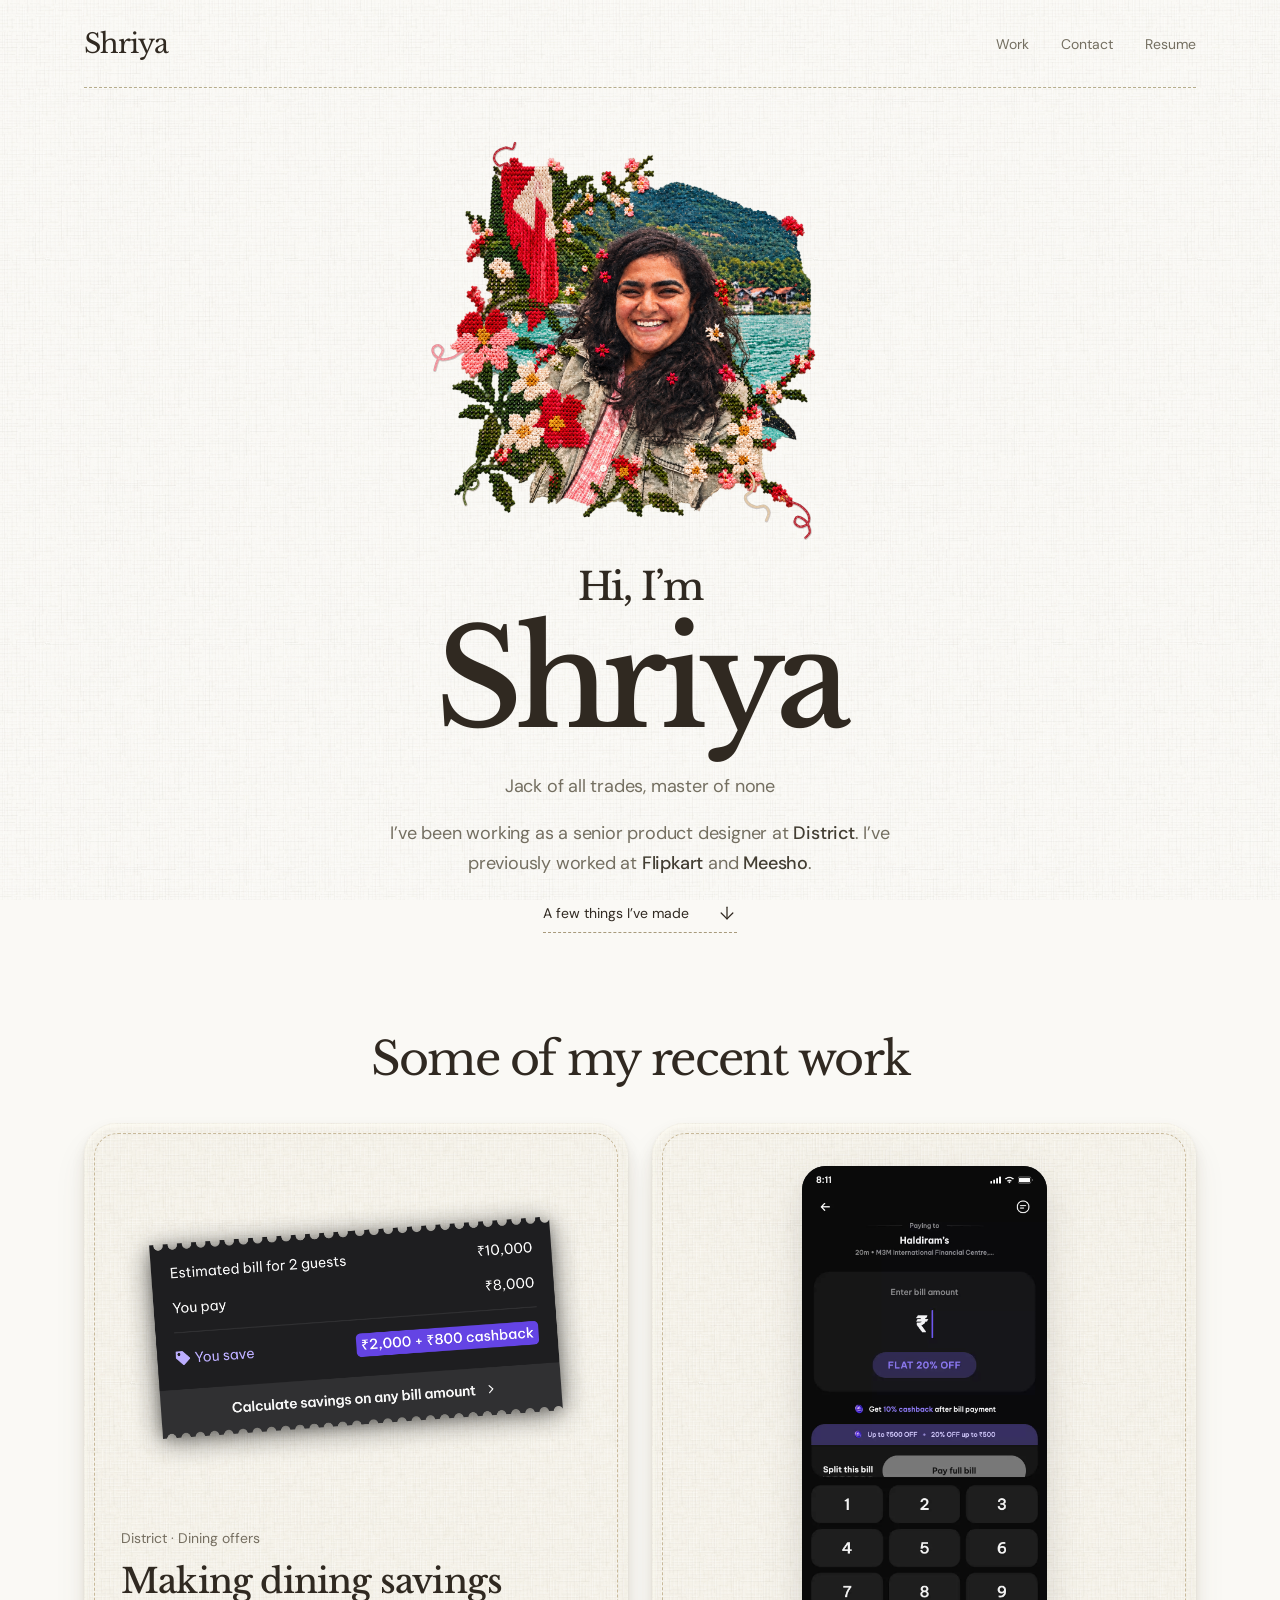
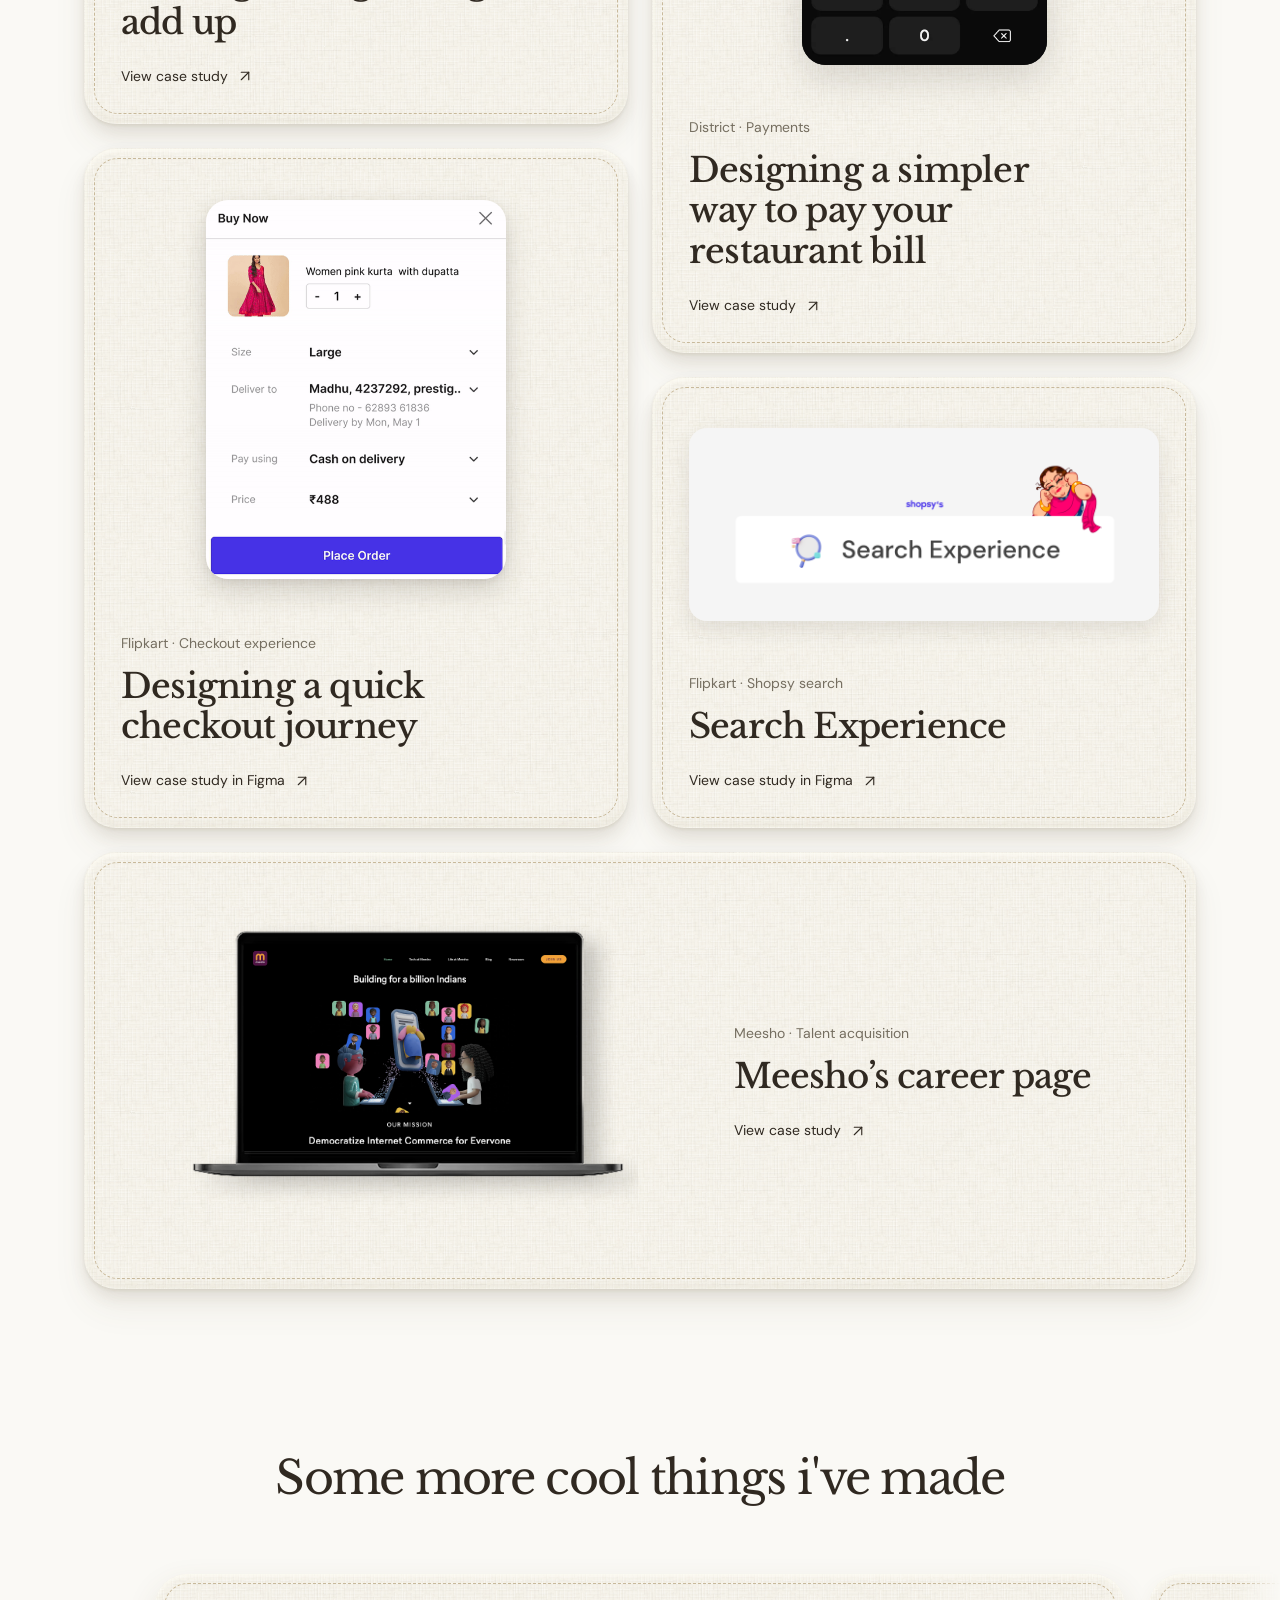
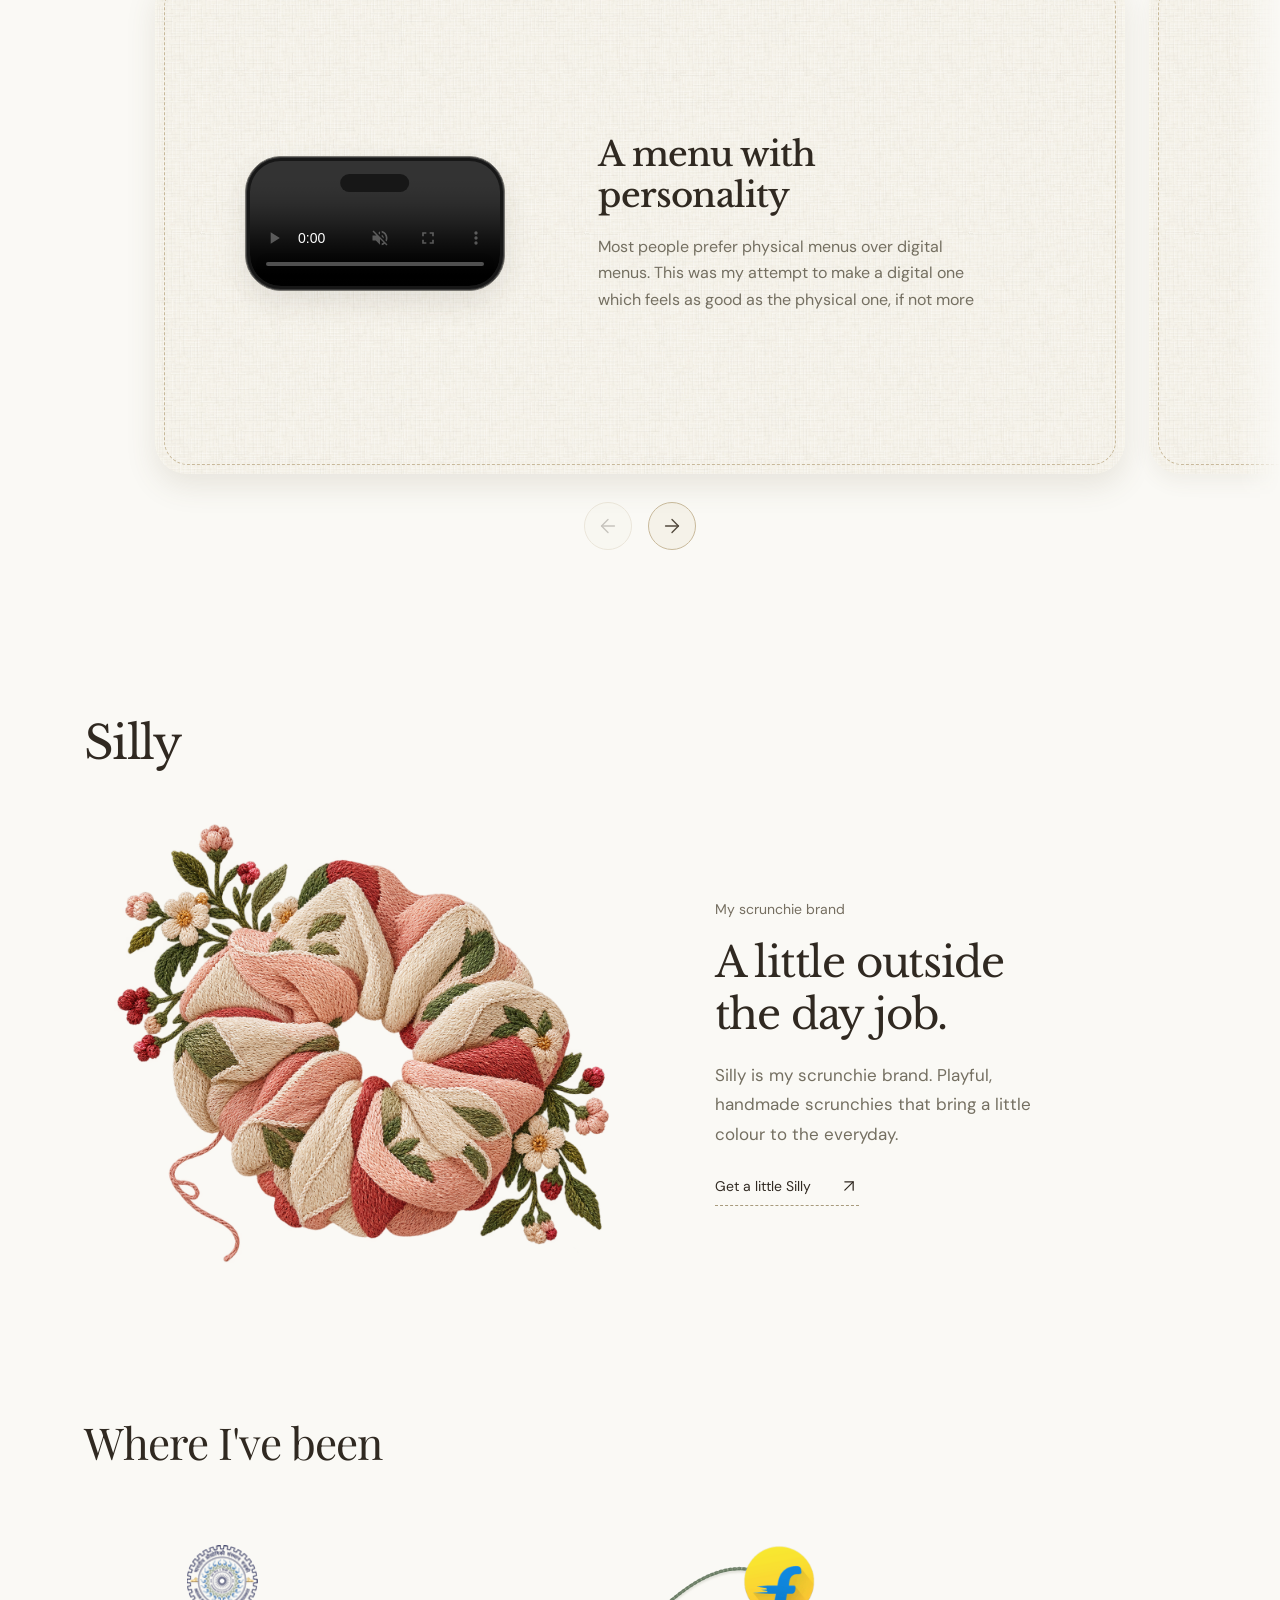
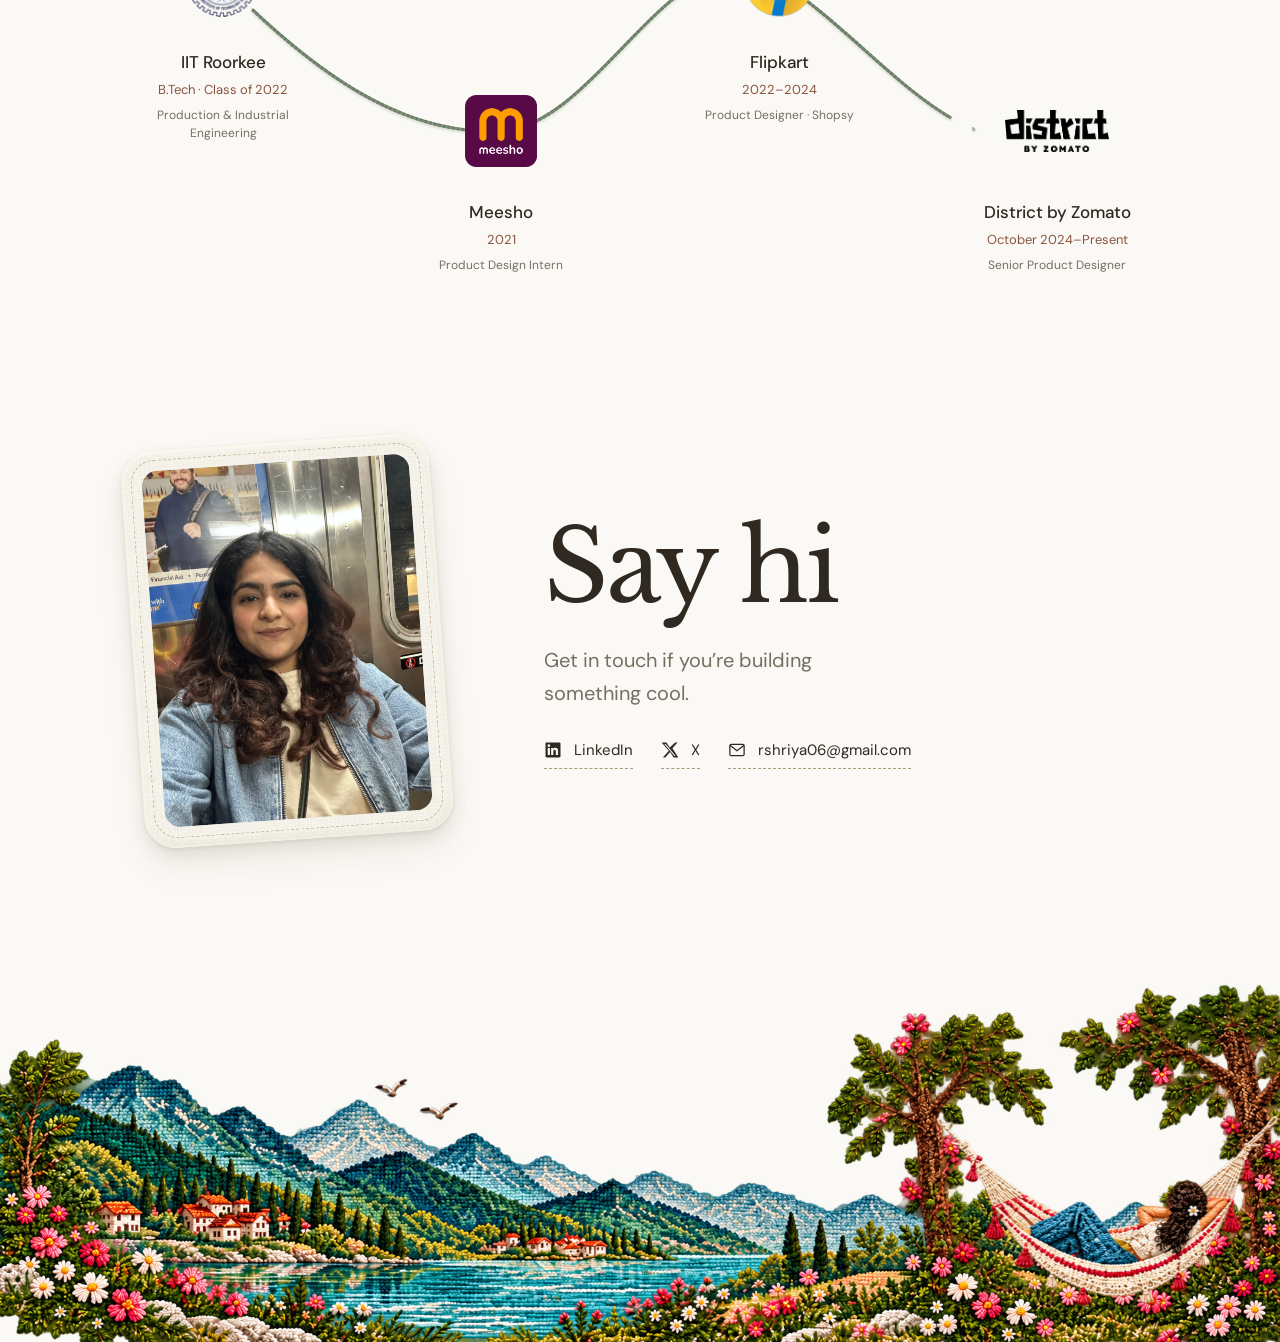
==== commit 9a68bca6: "Publish latest portfolio updates" ====
--- a/index.html
+++ b/index.html
@@ -1,6 +1,7 @@
-<!DOCTYPE html><html lang="en"> <head><meta name="astro-view-transitions-enabled" content="true"><meta name="astro-view-transitions-fallback" content="animate"><script type="module" src="/_astro/ClientRouter.astro_astro_type_script_index_0_lang.CqEHGhPG.js"></script><meta charset="UTF-8"><meta name="viewport" content="width=device-width, initial-scale=1"><title>Shriya — Product Designer</title><meta name="description" content="Shriya’s selected consumer product design work. Currently at District, previously at Flipkart and Meesho."><link rel="icon" type="image/svg+xml" href="/favicon.svg"><link rel="preconnect" href="https://fonts.googleapis.com"><link rel="preconnect" href="https://fonts.gstatic.com" crossorigin><link href="https://fonts.googleapis.com/css2?family=DM+Sans:wght@400;500;600&family=Libre+Baskerville:wght@400;500&family=Playfair+Display:wght@400;500&display=swap" rel="stylesheet"><style>.astro-route-announcer{position:absolute;left:0;top:0;clip:rect(0 0 0 0);clip-path:inset(50%);overflow:hidden;white-space:nowrap;width:1px;height:1px}@keyframes astroFadeInOut{0%{opacity:1}to{opacity:0}}@keyframes astroFadeIn{0%{opacity:0;mix-blend-mode:plus-lighter}to{opacity:1;mix-blend-mode:plus-lighter}}@keyframes astroFadeOut{0%{opacity:1;mix-blend-mode:plus-lighter}to{opacity:0;mix-blend-mode:plus-lighter}}@keyframes astroSlideFromRight{0%{transform:translate(100%)}}@keyframes astroSlideFromLeft{0%{transform:translate(-100%)}}@keyframes astroSlideToRight{to{transform:translate(100%)}}@keyframes astroSlideToLeft{to{transform:translate(-100%)}}@media(prefers-reduced-motion){::view-transition-group(*),::view-transition-old(*),::view-transition-new(*){animation:none!important}[data-astro-transition-scope]{animation:none!important}}
+<!DOCTYPE html><html lang="en"> <head><meta name="astro-view-transitions-enabled" content="true"><meta name="astro-view-transitions-fallback" content="animate"><script type="module" src="/_astro/ClientRouter.astro_astro_type_script_index_0_lang.CqEHGhPG.js"></script><meta charset="UTF-8"><meta name="viewport" content="width=device-width, initial-scale=1"><title>Shriya — Product Designer</title><meta name="description" content="Shriya’s selected consumer product design work. Currently at District, previously at Flipkart and Meesho."><link rel="icon" type="image/svg+xml" href="/favicon.svg"><link rel="preconnect" href="https://fonts.googleapis.com"><link rel="preconnect" href="https://fonts.gstatic.com" crossorigin><link href="https://fonts.googleapis.com/css2?family=DM+Sans:wght@400;500;600&family=Libre+Baskerville:wght@400;500&family=Playfair+Display:wght@400;500&display=swap" rel="stylesheet"><style>.footer-landscape-wrap{position:relative}.hammock-layer{position:absolute;left:36%;top:28%;display:block;width:64%;height:auto;pointer-events:none;transform-origin:79% 17%;animation:hammock-sway 6s ease-in-out infinite;animation-play-state:paused;backface-visibility:hidden}.footer-landscape-wrap[data-in-view] .hammock-layer{animation-play-state:running}@keyframes hammock-sway{0%,to{transform:perspective(clamp(260px,55vw,750px)) rotateX(-26deg)}50%{transform:perspective(clamp(260px,55vw,750px)) rotateX(26deg)}}@media(prefers-reduced-motion:reduce){.hammock-layer{animation:none}}
+.astro-route-announcer{position:absolute;left:0;top:0;clip:rect(0 0 0 0);clip-path:inset(50%);overflow:hidden;white-space:nowrap;width:1px;height:1px}@keyframes astroFadeInOut{0%{opacity:1}to{opacity:0}}@keyframes astroFadeIn{0%{opacity:0;mix-blend-mode:plus-lighter}to{opacity:1;mix-blend-mode:plus-lighter}}@keyframes astroFadeOut{0%{opacity:1;mix-blend-mode:plus-lighter}to{opacity:0;mix-blend-mode:plus-lighter}}@keyframes astroSlideFromRight{0%{transform:translate(100%)}}@keyframes astroSlideFromLeft{0%{transform:translate(-100%)}}@keyframes astroSlideToRight{to{transform:translate(100%)}}@keyframes astroSlideToLeft{to{transform:translate(-100%)}}@media(prefers-reduced-motion){::view-transition-group(*),::view-transition-old(*),::view-transition-new(*){animation:none!important}[data-astro-transition-scope]{animation:none!important}}
 </style>
-<link rel="stylesheet" href="/_astro/index.MuxijFSJ.css"><style>[data-astro-transition-scope="astro-5uagdiyi-1"] { view-transition-name: payment-phone; }@layer astro { ::view-transition-old(payment-phone) { 
+<link rel="stylesheet" href="/_astro/index.C-8nPn1D.css"><style>[data-astro-transition-scope="astro-3idc5aab-1"] { view-transition-name: payment-phone; }@layer astro { ::view-transition-old(payment-phone) { 
 	animation-duration: 180ms;
 	animation-timing-function: cubic-bezier(0.76, 0, 0.24, 1);
 	animation-fill-mode: both;
@@ -16,24 +17,24 @@
 	animation-duration: 180ms;
 	animation-timing-function: cubic-bezier(0.76, 0, 0.24, 1);
 	animation-fill-mode: both;
-	animation-name: astroFadeIn; } }[data-astro-transition-fallback="old"] [data-astro-transition-scope="astro-5uagdiyi-1"],
-			[data-astro-transition-fallback="old"][data-astro-transition-scope="astro-5uagdiyi-1"] { 
+	animation-name: astroFadeIn; } }[data-astro-transition-fallback="old"] [data-astro-transition-scope="astro-3idc5aab-1"],
+			[data-astro-transition-fallback="old"][data-astro-transition-scope="astro-3idc5aab-1"] { 
 	animation-duration: 180ms;
 	animation-timing-function: cubic-bezier(0.76, 0, 0.24, 1);
 	animation-fill-mode: both;
-	animation-name: astroFadeOut; }[data-astro-transition-fallback="new"] [data-astro-transition-scope="astro-5uagdiyi-1"],
-			[data-astro-transition-fallback="new"][data-astro-transition-scope="astro-5uagdiyi-1"] { 
+	animation-name: astroFadeOut; }[data-astro-transition-fallback="new"] [data-astro-transition-scope="astro-3idc5aab-1"],
+			[data-astro-transition-fallback="new"][data-astro-transition-scope="astro-3idc5aab-1"] { 
 	animation-duration: 180ms;
 	animation-timing-function: cubic-bezier(0.76, 0, 0.24, 1);
 	animation-fill-mode: both;
-	animation-name: astroFadeIn; }[data-astro-transition=back][data-astro-transition-fallback="old"] [data-astro-transition-scope="astro-5uagdiyi-1"],
-			[data-astro-transition=back][data-astro-transition-fallback="old"][data-astro-transition-scope="astro-5uagdiyi-1"] { 
+	animation-name: astroFadeIn; }[data-astro-transition=back][data-astro-transition-fallback="old"] [data-astro-transition-scope="astro-3idc5aab-1"],
+			[data-astro-transition=back][data-astro-transition-fallback="old"][data-astro-transition-scope="astro-3idc5aab-1"] { 
 	animation-duration: 180ms;
 	animation-timing-function: cubic-bezier(0.76, 0, 0.24, 1);
 	animation-fill-mode: both;
-	animation-name: astroFadeOut; }[data-astro-transition=back][data-astro-transition-fallback="new"] [data-astro-transition-scope="astro-5uagdiyi-1"],
-			[data-astro-transition=back][data-astro-transition-fallback="new"][data-astro-transition-scope="astro-5uagdiyi-1"] { 
+	animation-name: astroFadeOut; }[data-astro-transition=back][data-astro-transition-fallback="new"] [data-astro-transition-scope="astro-3idc5aab-1"],
+			[data-astro-transition=back][data-astro-transition-fallback="new"][data-astro-transition-scope="astro-3idc5aab-1"] { 
 	animation-duration: 180ms;
 	animation-timing-function: cubic-bezier(0.76, 0, 0.24, 1);
 	animation-fill-mode: both;
-	animation-name: astroFadeIn; }</style></head> <body> <a class="skip-link" href="#work">Skip to work</a> <header class="site-header"> <nav class="site-nav" aria-label="Main navigation"> <a class="nav-brand" href="/" aria-label="Shriya — home">Shriya</a> <div class="nav-links"> <a href="#work">Work</a> <a href="#contact">Contact</a> <a href="/Shriya-Ramchandani-Resume.pdf" target="_blank" rel="noopener noreferrer">Resume</a> </div> </nav> </header> <main> <section class="intro" id="about" aria-labelledby="intro-title"> <div class="intro-copy"> <h1 id="intro-title"><span>Hi, I’m</span>Shriya</h1> <p>Jack of all trades, master of none</p> <p class="intro-background">I’ve been working as a senior product designer at <strong>District</strong>. I’ve previously worked at <strong>Flipkart</strong> and <strong>Meesho</strong>.</p> <a class="work-link" href="#work">A few things I’ve made <svg xmlns="http://www.w3.org/2000/svg" width="20" height="20" viewBox="0 0 24 24" fill="none" stroke="currentColor" stroke-width="1.5" stroke-linecap="round" stroke-linejoin="round" class="lucide lucide-arrow-down" aria-hidden="true"><path d="M12 5v14"></path><path d="m19 12-7 7-7-7"></path></svg></a> </div> <div class="portrait-wrap"> <link rel="preload" as="image" href="/images/portrait-embroidered-threadless.png" fetchPriority="high"/><div class="stitching-portrait"><img class="portrait" src="/images/portrait-embroidered-threadless.png" alt="Shriya smiling by a lake, surrounded by embroidered flowers and foliage." width="1254" height="1254" fetchPriority="high"/></div> <style>astro-island,astro-slot,astro-static-slot{display:contents}</style><script>(()=>{var e=async t=>{await(await t())()};(self.Astro||(self.Astro={})).load=e;window.dispatchEvent(new Event("astro:load"));})();</script><script>(()=>{var A=Object.defineProperty;var g=(i,o,a)=>o in i?A(i,o,{enumerable:!0,configurable:!0,writable:!0,value:a}):i[o]=a;var d=(i,o,a)=>g(i,typeof o!="symbol"?o+"":o,a);{let i={0:t=>m(t),1:t=>a(t),2:t=>new RegExp(t),3:t=>new Date(t),4:t=>new Map(a(t)),5:t=>new Set(a(t)),6:t=>BigInt(t),7:t=>new URL(t),8:t=>new Uint8Array(t),9:t=>new Uint16Array(t),10:t=>new Uint32Array(t),11:t=>1/0*t},o=t=>{let[l,e]=t;return l in i?i[l](e):void 0},a=t=>t.map(o),m=t=>typeof t!="object"||t===null?t:Object.fromEntries(Object.entries(t).map(([l,e])=>[l,o(e)]));class y extends HTMLElement{constructor(){super(...arguments);d(this,"Component");d(this,"hydrator");d(this,"hydrate",async()=>{var b;if(!this.hydrator||!this.isConnected)return;let e=(b=this.parentElement)==null?void 0:b.closest("astro-island[ssr]");if(e){e.addEventListener("astro:hydrate",this.hydrate,{once:!0});return}let c=this.querySelectorAll("astro-slot"),n={},h=this.querySelectorAll("template[data-astro-template]");for(let r of h){let s=r.closest(this.tagName);s!=null&&s.isSameNode(this)&&(n[r.getAttribute("data-astro-template")||"default"]=r.innerHTML,r.remove())}for(let r of c){let s=r.closest(this.tagName);s!=null&&s.isSameNode(this)&&(n[r.getAttribute("name")||"default"]=r.innerHTML)}let p;try{p=this.hasAttribute("props")?m(JSON.parse(this.getAttribute("props"))):{}}catch(r){let s=this.getAttribute("component-url")||"<unknown>",v=this.getAttribute("component-export");throw v&&(s+=` (export ${v})`),console.error(`[hydrate] Error parsing props for component ${s}`,this.getAttribute("props"),r),r}let u;await this.hydrator(this)(this.Component,p,n,{client:this.getAttribute("client")}),this.removeAttribute("ssr"),this.dispatchEvent(new CustomEvent("astro:hydrate"))});d(this,"unmount",()=>{this.isConnected||this.dispatchEvent(new CustomEvent("astro:unmount"))})}disconnectedCallback(){document.removeEventListener("astro:after-swap",this.unmount),document.addEventListener("astro:after-swap",this.unmount,{once:!0})}connectedCallback(){if(!this.hasAttribute("await-children")||document.readyState==="interactive"||document.readyState==="complete")this.childrenConnectedCallback();else{let e=()=>{document.removeEventListener("DOMContentLoaded",e),c.disconnect(),this.childrenConnectedCallback()},c=new MutationObserver(()=>{var n;((n=this.lastChild)==null?void 0:n.nodeType)===Node.COMMENT_NODE&&this.lastChild.nodeValue==="astro:end"&&(this.lastChild.remove(),e())});c.observe(this,{childList:!0}),document.addEventListener("DOMContentLoaded",e)}}async childrenConnectedCallback(){let e=this.getAttribute("before-hydration-url");e&&await import(e),this.start()}async start(){let e=JSON.parse(this.getAttribute("opts")),c=this.getAttribute("client");if(Astro[c]===void 0){window.addEventListener(`astro:${c}`,()=>this.start(),{once:!0});return}try{await Astro[c](async()=>{let n=this.getAttribute("renderer-url"),[h,{default:p}]=await Promise.all([import(this.getAttribute("component-url")),n?import(n):()=>()=>{}]),u=this.getAttribute("component-export")||"default";if(!u.includes("."))this.Component=h[u];else{this.Component=h;for(let f of u.split("."))this.Component=this.Component[f]}return this.hydrator=p,this.hydrate},e,this)}catch(n){console.error(`[astro-island] Error hydrating ${this.getAttribute("component-url")}`,n)}}attributeChangedCallback(){this.hydrate()}}d(y,"observedAttributes",["props"]),customElements.get("astro-island")||customElements.define("astro-island",y)}})();</script><astro-island uid="Z12gLEq" prefix="r11" component-url="/_astro/Threads.wsnqVi82.js" component-export="default" renderer-url="/_astro/client.LGetASx6.js" props="{}" ssr client="load" opts="{&quot;name&quot;:&quot;Threads&quot;,&quot;value&quot;:true}" await-children><svg class="threads" viewBox="0 0 1254 1254" fill="none" aria-hidden="true"><g><path data-thread="upper" d="M 196 45 C 193.83333333333334 44, 188.5 38.5, 183 39 C 177.5 39.5, 169.33333333333334 49.833333333333336, 163 48 C 156.66666666666666 46.166666666666664, 146.66666666666666 35.333333333333336, 145 28 C 143.33333333333334 20.666666666666668, 146.83333333333334 10, 153 4 C 159.16666666666666 -2, 173.16666666666666 -7, 182 -8 C 190.83333333333334 -9, 200.66666666666666 0.16666666666666652, 206 -2 C 211.33333333333334 -4.166666666666666, 212.66666666666666 -17.833333333333332, 214 -21" class="thread-shadow"></path><path data-thread="upper" d="M 196 45 C 193.83333333333334 44, 188.5 38.5, 183 39 C 177.5 39.5, 169.33333333333334 49.833333333333336, 163 48 C 156.66666666666666 46.166666666666664, 146.66666666666666 35.333333333333336, 145 28 C 143.33333333333334 20.666666666666668, 146.83333333333334 10, 153 4 C 159.16666666666666 -2, 173.16666666666666 -7, 182 -8 C 190.83333333333334 -9, 200.66666666666666 0.16666666666666652, 206 -2 C 211.33333333333334 -4.166666666666666, 212.66666666666666 -17.833333333333332, 214 -21" class="thread-strand thread-upper"></path><path data-thread="upper" d="M 196 45 C 193.83333333333334 44, 188.5 38.5, 183 39 C 177.5 39.5, 169.33333333333334 49.833333333333336, 163 48 C 156.66666666666666 46.166666666666664, 146.66666666666666 35.333333333333336, 145 28 C 143.33333333333334 20.666666666666668, 146.83333333333334 10, 153 4 C 159.16666666666666 -2, 173.16666666666666 -7, 182 -8 C 190.83333333333334 -9, 200.66666666666666 0.16666666666666652, 206 -2 C 211.33333333333334 -4.166666666666666, 212.66666666666666 -17.833333333333332, 214 -21" class="thread-highlight"></path></g><g><path data-thread="pink" d="M 43 656 C 40.666666666666664 657.5, 34.666666666666664 661, 29 665 C 23.333333333333332 669, 17.833333333333336 676.1666666666666, 9 680 C 0.16666666666666607 683.8333333333334, -14.333333333333334 688.8333333333334, -24 688 C -33.666666666666664 687.1666666666666, -44.166666666666664 681, -49 675 C -53.833333333333336 669, -55.5 657, -53 652 C -50.5 647, -39.666666666666664 643.3333333333334, -34 645 C -28.333333333333332 646.6666666666666, -18.833333333333332 653, -19 662 C -19.166666666666668 671, -31.166666666666668 688, -35 699 C -38.833333333333336 710, -40.833333333333336 723.1666666666666, -42 728" class="thread-shadow"></path><path data-thread="pink" d="M 43 656 C 40.666666666666664 657.5, 34.666666666666664 661, 29 665 C 23.333333333333332 669, 17.833333333333336 676.1666666666666, 9 680 C 0.16666666666666607 683.8333333333334, -14.333333333333334 688.8333333333334, -24 688 C -33.666666666666664 687.1666666666666, -44.166666666666664 681, -49 675 C -53.833333333333336 669, -55.5 657, -53 652 C -50.5 647, -39.666666666666664 643.3333333333334, -34 645 C -28.333333333333332 646.6666666666666, -18.833333333333332 653, -19 662 C -19.166666666666668 671, -31.166666666666668 688, -35 699 C -38.833333333333336 710, -40.833333333333336 723.1666666666666, -42 728" class="thread-strand thread-pink"></path><path data-thread="pink" d="M 43 656 C 40.666666666666664 657.5, 34.666666666666664 661, 29 665 C 23.333333333333332 669, 17.833333333333336 676.1666666666666, 9 680 C 0.16666666666666607 683.8333333333334, -14.333333333333334 688.8333333333334, -24 688 C -33.666666666666664 687.1666666666666, -44.166666666666664 681, -49 675 C -53.833333333333336 669, -55.5 657, -53 652 C -50.5 647, -39.666666666666664 643.3333333333334, -34 645 C -28.333333333333332 646.6666666666666, -18.833333333333332 653, -19 662 C -19.166666666666668 671, -31.166666666666668 688, -35 699 C -38.833333333333336 710, -40.833333333333336 723.1666666666666, -42 728" class="thread-highlight"></path></g><g><path data-thread="green" d="M 106 1008 C 103.83333333333333 1010.6666666666666, 99.16666666666667 1018.1666666666666, 93 1024 C 86.83333333333333 1029.8333333333333, 76.33333333333333 1034.6666666666667, 69 1043 C 61.666666666666664 1051.3333333333333, 51.666666666666664 1063.8333333333333, 49 1074 C 46.333333333333336 1084.1666666666667, 48.5 1096.8333333333333, 53 1104 C 57.5 1111.1666666666667, 69.33333333333333 1117.3333333333333, 76 1117 C 82.66666666666667 1116.6666666666667, 91.16666666666667 1107.1666666666667, 93 1102 C 94.83333333333333 1096.8333333333333, 91.66666666666667 1086.8333333333333, 87 1086 C 82.33333333333333 1085.1666666666667, 71.66666666666667 1087.5, 65 1097 C 58.333333333333336 1106.5, 49 1130.8333333333333, 47 1143 C 45 1155.1666666666667, 52 1165.5, 53 1170" class="thread-shadow"></path><path data-thread="green" d="M 106 1008 C 103.83333333333333 1010.6666666666666, 99.16666666666667 1018.1666666666666, 93 1024 C 86.83333333333333 1029.8333333333333, 76.33333333333333 1034.6666666666667, 69 1043 C 61.666666666666664 1051.3333333333333, 51.666666666666664 1063.8333333333333, 49 1074 C 46.333333333333336 1084.1666666666667, 48.5 1096.8333333333333, 53 1104 C 57.5 1111.1666666666667, 69.33333333333333 1117.3333333333333, 76 1117 C 82.66666666666667 1116.6666666666667, 91.16666666666667 1107.1666666666667, 93 1102 C 94.83333333333333 1096.8333333333333, 91.66666666666667 1086.8333333333333, 87 1086 C 82.33333333333333 1085.1666666666667, 71.66666666666667 1087.5, 65 1097 C 58.333333333333336 1106.5, 49 1130.8333333333333, 47 1143 C 45 1155.1666666666667, 52 1165.5, 53 1170" class="thread-strand thread-green"></path><path data-thread="green" d="M 106 1008 C 103.83333333333333 1010.6666666666666, 99.16666666666667 1018.1666666666666, 93 1024 C 86.83333333333333 1029.8333333333333, 76.33333333333333 1034.6666666666667, 69 1043 C 61.666666666666664 1051.3333333333333, 51.666666666666664 1063.8333333333333, 49 1074 C 46.333333333333336 1084.1666666666667, 48.5 1096.8333333333333, 53 1104 C 57.5 1111.1666666666667, 69.33333333333333 1117.3333333333333, 76 1117 C 82.66666666666667 1116.6666666666667, 91.16666666666667 1107.1666666666667, 93 1102 C 94.83333333333333 1096.8333333333333, 91.66666666666667 1086.8333333333333, 87 1086 C 82.33333333333333 1085.1666666666667, 71.66666666666667 1087.5, 65 1097 C 58.333333333333336 1106.5, 49 1130.8333333333333, 47 1143 C 45 1155.1666666666667, 52 1165.5, 53 1170" class="thread-highlight"></path></g><g><path data-thread="cream" d="M 974 1038 C 976.3333333333334 1040.8333333333333, 983.6666666666666 1047.1666666666667, 988 1055 C 992.3333333333334 1062.8333333333333, 999 1074.8333333333333, 1000 1085 C 1001 1095.1666666666667, 998.8333333333334 1107.6666666666667, 994 1116 C 989.1666666666666 1124.3333333333333, 974.3333333333334 1127.8333333333333, 971 1135 C 967.6666666666666 1142.1666666666667, 969.3333333333334 1152.3333333333333, 974 1159 C 978.6666666666666 1165.6666666666667, 990.1666666666666 1172.8333333333333, 999 1175 C 1007.8333333333334 1177.1666666666667, 1020.1666666666666 1168.8333333333333, 1027 1172 C 1033.8333333333333 1175.1666666666667, 1039.5 1186, 1040 1194 C 1040.5 1202, 1031.6666666666667 1215.6666666666667, 1030 1220" class="thread-shadow"></path><path data-thread="cream" d="M 974 1038 C 976.3333333333334 1040.8333333333333, 983.6666666666666 1047.1666666666667, 988 1055 C 992.3333333333334 1062.8333333333333, 999 1074.8333333333333, 1000 1085 C 1001 1095.1666666666667, 998.8333333333334 1107.6666666666667, 994 1116 C 989.1666666666666 1124.3333333333333, 974.3333333333334 1127.8333333333333, 971 1135 C 967.6666666666666 1142.1666666666667, 969.3333333333334 1152.3333333333333, 974 1159 C 978.6666666666666 1165.6666666666667, 990.1666666666666 1172.8333333333333, 999 1175 C 1007.8333333333334 1177.1666666666667, 1020.1666666666666 1168.8333333333333, 1027 1172 C 1033.8333333333333 1175.1666666666667, 1039.5 1186, 1040 1194 C 1040.5 1202, 1031.6666666666667 1215.6666666666667, 1030 1220" class="thread-strand thread-cream"></path><path data-thread="cream" d="M 974 1038 C 976.3333333333334 1040.8333333333333, 983.6666666666666 1047.1666666666667, 988 1055 C 992.3333333333334 1062.8333333333333, 999 1074.8333333333333, 1000 1085 C 1001 1095.1666666666667, 998.8333333333334 1107.6666666666667, 994 1116 C 989.1666666666666 1124.3333333333333, 974.3333333333334 1127.8333333333333, 971 1135 C 967.6666666666666 1142.1666666666667, 969.3333333333334 1152.3333333333333, 974 1159 C 978.6666666666666 1165.6666666666667, 990.1666666666666 1172.8333333333333, 999 1175 C 1007.8333333333334 1177.1666666666667, 1020.1666666666666 1168.8333333333333, 1027 1172 C 1033.8333333333333 1175.1666666666667, 1039.5 1186, 1040 1194 C 1040.5 1202, 1031.6666666666667 1215.6666666666667, 1030 1220" class="thread-highlight"></path></g><g><path data-thread="red" d="M 1101 1137 C 1104.1666666666667 1139.5, 1111.1666666666667 1147, 1120 1152 C 1128.8333333333333 1157, 1143.6666666666667 1159.3333333333333, 1154 1167 C 1164.3333333333333 1174.6666666666667, 1177.5 1188, 1182 1198 C 1186.5 1208, 1185.1666666666667 1220, 1181 1227 C 1176.8333333333333 1234, 1164 1240, 1157 1240 C 1150 1240, 1140.1666666666667 1232.1666666666667, 1139 1227 C 1137.8333333333333 1221.8333333333333, 1143.6666666666667 1209.3333333333333, 1150 1209 C 1156.3333333333333 1208.6666666666667, 1170.3333333333333 1216.5, 1177 1225 C 1183.6666666666667 1233.5, 1190.1666666666667 1250.8333333333333, 1190 1260 C 1189.8333333333333 1269.1666666666667, 1178.3333333333333 1276.6666666666667, 1176 1280" class="thread-shadow"></path><path data-thread="red" d="M 1101 1137 C 1104.1666666666667 1139.5, 1111.1666666666667 1147, 1120 1152 C 1128.8333333333333 1157, 1143.6666666666667 1159.3333333333333, 1154 1167 C 1164.3333333333333 1174.6666666666667, 1177.5 1188, 1182 1198 C 1186.5 1208, 1185.1666666666667 1220, 1181 1227 C 1176.8333333333333 1234, 1164 1240, 1157 1240 C 1150 1240, 1140.1666666666667 1232.1666666666667, 1139 1227 C 1137.8333333333333 1221.8333333333333, 1143.6666666666667 1209.3333333333333, 1150 1209 C 1156.3333333333333 1208.6666666666667, 1170.3333333333333 1216.5, 1177 1225 C 1183.6666666666667 1233.5, 1190.1666666666667 1250.8333333333333, 1190 1260 C 1189.8333333333333 1269.1666666666667, 1178.3333333333333 1276.6666666666667, 1176 1280" class="thread-strand thread-red"></path><path data-thread="red" d="M 1101 1137 C 1104.1666666666667 1139.5, 1111.1666666666667 1147, 1120 1152 C 1128.8333333333333 1157, 1143.6666666666667 1159.3333333333333, 1154 1167 C 1164.3333333333333 1174.6666666666667, 1177.5 1188, 1182 1198 C 1186.5 1208, 1185.1666666666667 1220, 1181 1227 C 1176.8333333333333 1234, 1164 1240, 1157 1240 C 1150 1240, 1140.1666666666667 1232.1666666666667, 1139 1227 C 1137.8333333333333 1221.8333333333333, 1143.6666666666667 1209.3333333333333, 1150 1209 C 1156.3333333333333 1208.6666666666667, 1170.3333333333333 1216.5, 1177 1225 C 1183.6666666666667 1233.5, 1190.1666666666667 1250.8333333333333, 1190 1260 C 1189.8333333333333 1269.1666666666667, 1178.3333333333333 1276.6666666666667, 1176 1280" class="thread-highlight"></path></g></svg><!--astro:end--></astro-island> </div> </section> <section class="work" id="work" aria-labelledby="work-title"> <div class="section-heading"><h2 id="work-title">Some of my recent work</h2></div> <div class="work-grid"> <div class="work-column"> <article class="project project-sample"> <a class="work-card" href="/work/sample-bill"> <div class="work-card-visual receipt-visual"> <img class="sample-bill-image" src="/images/sample-bill/portfolio-receipt.png" alt="Sample bill for two guests: an estimated ₹10,000 bill, ₹8,000 to pay, and ₹2,000 savings plus ₹800 cashback." loading="lazy"> </div> <div class="work-card-copy"><span class="project-context">District · Dining offers</span><h3>Making dining savings add up</h3><span class="case-link">View case study <svg xmlns="http://www.w3.org/2000/svg" width="18" height="18" viewBox="0 0 24 24" fill="none" stroke="currentColor" stroke-width="1.5" stroke-linecap="round" stroke-linejoin="round" class="lucide lucide-arrow-up-right" aria-hidden="true"><path d="M7 7h10v10"></path><path d="M7 17 17 7"></path></svg></span></div> </a> </article> <article class="project project-table"> <a class="work-card" href="https://www.figma.com/proto/CQKGKHyh8wRlWF6ojhpxTR/Shriya-Ramchandani---Portfolio?node-id=83-42370&scaling=min-zoom&content-scaling=fixed&page-id=83%3A39373" target="_blank" rel="noopener noreferrer"> <div class="work-card-visual express-checkout-visual"><div class="express-checkout-sheet"><img src="/images/express-checkout-cover.png" alt="Express Checkout Buy Now sheet with size, delivery, payment and order details" loading="lazy"></div></div> <div class="work-card-copy"><span class="project-context">Flipkart · Checkout experience</span><h3>Designing a quick checkout journey</h3><span class="case-link">View case study in Figma <svg xmlns="http://www.w3.org/2000/svg" width="18" height="18" viewBox="0 0 24 24" fill="none" stroke="currentColor" stroke-width="1.5" stroke-linecap="round" stroke-linejoin="round" class="lucide lucide-arrow-up-right" aria-hidden="true"><path d="M7 7h10v10"></path><path d="M7 17 17 7"></path></svg></span></div> </a> </article> </div> <div class="work-column"> <article class="project project-payment"> <a class="work-card" href="/work/payment-flow"> <div class="work-card-visual phone-visual"> <div class="project-media" data-astro-transition-persist="payment-phone" data-astro-transition-scope="astro-5uagdiyi-1"> <div class="phone-screen"><video id="payment-flow-video" width="840" height="1710" loop muted playsinline preload="metadata" poster="/images/payment-flow-dining-poster.png" aria-label="District dining payment prototype"><source src="/videos/payment-flow-dining.webm" type="video/webm"></video></div> </div> </div> <div class="work-card-copy"><span class="project-context">District · Payments</span><h3>Designing a simpler way to pay your restaurant bill</h3><span class="case-link">View case study <svg xmlns="http://www.w3.org/2000/svg" width="18" height="18" viewBox="0 0 24 24" fill="none" stroke="currentColor" stroke-width="1.5" stroke-linecap="round" stroke-linejoin="round" class="lucide lucide-arrow-up-right" aria-hidden="true"><path d="M7 7h10v10"></path><path d="M7 17 17 7"></path></svg></span></div> </a> </article> <article class="project project-search"> <a class="work-card" href="https://www.figma.com/proto/CQKGKHyh8wRlWF6ojhpxTR/Shriya-Ramchandani---Portfolio?node-id=103-38094&scaling=contain&content-scaling=fixed&page-id=103%3A34276" target="_blank" rel="noopener noreferrer"> <div class="work-card-visual search-cover-visual"><img src="/images/search-experience-cover.png" alt="Shopsy’s Search Experience, with a magnifying glass and illustrated shopping character" loading="lazy"></div> <div class="work-card-copy"><span class="project-context">Flipkart · Shopsy search</span><h3>Search Experience</h3><span class="case-link">View case study in Figma <svg xmlns="http://www.w3.org/2000/svg" width="18" height="18" viewBox="0 0 24 24" fill="none" stroke="currentColor" stroke-width="1.5" stroke-linecap="round" stroke-linejoin="round" class="lucide lucide-arrow-up-right" aria-hidden="true"><path d="M7 7h10v10"></path><path d="M7 17 17 7"></path></svg></span></div> </a> </article> </div> <article class="project project-meesho"> <a class="work-card" href="https://paper-starburst-e56.notion.site/The-story-of-Meesho-s-Talent-Acquisition-Website-3d26bbbe01394af19eb1f54a0d23297b" target="_blank" rel="noopener noreferrer"> <div class="work-card-visual meesho-careers-visual"><img class="meesho-careers-image" src="/images/meesho-careers-cover.png" alt="Meesho’s careers website shown on a laptop, featuring the headline Building for a billion Indians." width="1188" height="810" loading="lazy"></div> <div class="work-card-copy"><span class="project-context">Meesho · Talent acquisition</span><h3>Meesho’s career page</h3><span class="case-link">View case study <svg xmlns="http://www.w3.org/2000/svg" width="18" height="18" viewBox="0 0 24 24" fill="none" stroke="currentColor" stroke-width="1.5" stroke-linecap="round" stroke-linejoin="round" class="lucide lucide-arrow-up-right" aria-hidden="true"><path d="M7 7h10v10"></path><path d="M7 17 17 7"></path></svg></span></div> </a> </article> </div> </section> <section class="more-things" id="more-things" aria-labelledby="more-things-title"> <div class="section-heading"><h2 id="more-things-title">Some more cool things i've made</h2></div> <div class="more-things-grid" id="exploration-rail" tabindex="0" role="region" aria-label="Design explorations" aria-roledescription="carousel"> <figure class="more-things-item" style="--experiment-order: 0"> <div class="experiment-iphone"> <video muted loop controls playsinline preload="metadata" aria-label="Experiment 01 — a little idea in motion."> <source src="/videos/more-cool-things-01.mp4" type="video/mp4"> <a href="/videos/more-cool-things-01.mp4">Watch the video</a> </video> </div> <figcaption><button class="experiment-select" type="button" aria-expanded="false"><h3>A menu with personality</h3></button><p>Most people prefer physical menus over digital menus. This was my attempt to make a digital one which feels as good as the physical one, if not more</p></figcaption> </figure> <figure class="more-things-item" style="--experiment-order: 1"> <div class="experiment-iphone"> <video muted loop controls playsinline preload="metadata" aria-label="Bill estimation — an interaction exploration."> <source src="/videos/bill-estimation.mp4" type="video/mp4"> <a href="/videos/bill-estimation.mp4">Watch the video</a> </video> </div> <figcaption><button class="experiment-select" type="button" aria-expanded="false"><h3>Plan your spend</h3></button><p>People might be anxious about overspending at a restaurant. This was a way for them to estimate their bill based on their approximate order or number of people in the group</p></figcaption> </figure> <figure class="more-things-item" style="--experiment-order: 2"> <div class="experiment-iphone"> <video muted loop controls playsinline preload="metadata" aria-label="Experiment 03 — a little idea in motion."> <source src="/videos/more-cool-things-03.mp4" type="video/mp4"> <a href="/videos/more-cool-things-03.mp4">Watch the video</a> </video> </div> <figcaption><button class="experiment-select" type="button" aria-expanded="false"><h3>Bring your friends</h3></button><p>Going out with friends is fun, and the digital experience should feel just as playful. That idea shaped this flow for inviting friends to a table reservation.</p></figcaption> </figure> <figure class="more-things-item" style="--experiment-order: 3"> <div class="experiment-iphone"> <video muted loop controls playsinline preload="metadata" aria-label="Actions — an interaction exploration."> <source src="/videos/actions.mp4" type="video/mp4"> <a href="/videos/actions.mp4">Watch the video</a> </video> </div> <figcaption><button class="experiment-select" type="button" aria-expanded="false"><h3>Little actions</h3></button><p>There were a lot of actions on the restaurant page which needed to be always accessible but also were not important enough to dedicate a lot of space to, this was a way to solve for both</p></figcaption> </figure> <figure class="more-things-item" style="--experiment-order: 4"> <div class="experiment-iphone"> <video muted loop controls playsinline preload="metadata" aria-label="Reviews — an interaction exploration."> <source src="/videos/reviews.mp4" type="video/mp4"> <a href="/videos/reviews.mp4">Watch the video</a> </video> </div> <figcaption><button class="experiment-select" type="button" aria-expanded="false"><h3>Reviews with character</h3></button><p>My attempt to make review cards more interesting and human</p></figcaption> </figure> <figure class="more-things-item" style="--experiment-order: 5"> <div class="experiment-iphone"> <video muted loop controls playsinline preload="metadata" aria-label="Timings — an interaction exploration."> <source src="/videos/timings.mp4" type="video/mp4"> <a href="/videos/timings.mp4">Watch the video</a> </video> </div> <figcaption><button class="experiment-select" type="button" aria-expanded="false"><h3>Opening hours, reimagined</h3></button><p>Restaurant opening hours used to look like an Excel sheet and felt too mechanical. This was my attempt to make that everyday information a little more interesting.</p></figcaption> </figure> </div> <div class="exploration-navigation" role="group" aria-label="Exploration navigation"> <button class="exploration-arrow" data-rail-previous type="button" aria-label="Previous exploration" aria-controls="exploration-rail" disabled> <svg xmlns="http://www.w3.org/2000/svg" width="22" height="22" viewBox="0 0 24 24" fill="none" stroke="currentColor" stroke-width="1.5" stroke-linecap="round" stroke-linejoin="round" class="lucide lucide-arrow-left" aria-hidden="true"><path d="m12 19-7-7 7-7"></path><path d="M19 12H5"></path></svg> </button> <button class="exploration-arrow" data-rail-next type="button" aria-label="Next exploration" aria-controls="exploration-rail"> <svg xmlns="http://www.w3.org/2000/svg" width="22" height="22" viewBox="0 0 24 24" fill="none" stroke="currentColor" stroke-width="1.5" stroke-linecap="round" stroke-linejoin="round" class="lucide lucide-arrow-right" aria-hidden="true"><path d="M5 12h14"></path><path d="m12 5 7 7-7 7"></path></svg> </button> </div> </section> <section class="career-timeline" aria-labelledby="career-title"> <h2 id="career-title">Where I've been</h2> <div class="career-trail"> <svg class="career-thread career-thread-desktop" viewBox="0 0 1000 390" preserveAspectRatio="none" fill="none" aria-hidden="true"><defs><mask id="career-thread-ends"><path d="M125 70 C205 160 285 225 375 220 S535 5 625 70 S785 260 875 220" pathLength="100" stroke="white" stroke-width="12" stroke-dasharray="90 100" stroke-dashoffset="-5"></path><rect x="800" y="174" width="150" height="92" fill="black"></rect></mask></defs><g mask="url(#career-thread-ends)"><path id="career-stitch" d="M125 70 C205 160 285 225 375 220 S535 5 625 70 S785 260 875 220"></path><use href="#career-stitch" class="thread-highlight"></use><use href="#career-stitch" class="thread-fibres"></use></g></svg> <svg class="career-thread career-thread-mobile" viewBox="0 0 400 680" preserveAspectRatio="none" fill="none" aria-hidden="true"><defs><mask id="career-thread-mobile-ends"><path d="M100 42 C200 -35 390 150 300 207 S5 295 100 372 C175 425 300 470 300 537" pathLength="100" stroke="white" stroke-width="12" stroke-dasharray="100 100" stroke-dashoffset="0"></path></mask></defs><g mask="url(#career-thread-mobile-ends)"><path id="career-stitch-mobile" d="M100 42 C200 -35 390 150 300 207 S5 295 100 372 C175 425 300 470 300 537"></path><use href="#career-stitch-mobile" class="thread-highlight"></use><use href="#career-stitch-mobile" class="thread-fibres"></use></g></svg> <ol class="career-stops"> <li><div class="career-patch"><img src="/images/timeline/iitr.png" alt="IIT Roorkee logo" loading="lazy"></div><h3>IIT Roorkee</h3><p>B.Tech · Class of 2022</p><span>Production &amp; Industrial Engineering</span></li> <li><div class="career-patch"><img src="/images/timeline/meesho.png" alt="Meesho logo" loading="lazy"></div><h3>Meesho</h3><p>2021</p><span>Product Design Intern</span></li> <li><div class="career-patch"><img src="/images/timeline/flipkart.png" alt="Flipkart logo" loading="lazy"></div><h3>Flipkart</h3><p>2022–2024</p><span>Product Designer · Shopsy</span></li> <li><div class="career-patch"><img src="/images/timeline/district.png" alt="District logo" loading="lazy"></div><h3>District by Zomato</h3><p>October 2024–Present</p><span>Senior Product Designer</span></li> </ol> </div> </section> <section class="say-hi" id="contact" aria-labelledby="say-hi-title"> <figure class="say-hi-photo"><img src="/images/say-hi.jpg" alt="Shriya on a train, wearing a denim jacket." width="900" height="1200" loading="lazy"></figure> <div class="say-hi-copy"> <h2 id="say-hi-title">Say hi</h2> <p class="say-hi-message">Get in touch if you’re building something cool.</p> <div class="say-hi-links" aria-label="Contact touchpoints"> <a class="contact-touchpoint" href="https://www.linkedin.com/in/shriya-ramchandani-560643198/" target="_blank" rel="noopener noreferrer" aria-label="Shriya on LinkedIn (opens in a new tab)"><svg viewBox="0 0 24 24" aria-hidden="true"><path fill="currentColor" d="M20.45 2H3.55C2.69 2 2 2.68 2 3.52v16.96c0 .84.69 1.52 1.55 1.52h16.9c.86 0 1.55-.68 1.55-1.52V3.52c0-.84-.69-1.52-1.55-1.52ZM7.93 18.75H4.98V9.2h2.95v9.55ZM6.45 7.9a1.71 1.71 0 1 1 0-3.42 1.71 1.71 0 0 1 0 3.42Zm12.3 10.85H15.8V14.1c0-1.11-.02-2.54-1.55-2.54-1.55 0-1.79 1.21-1.79 2.46v4.73H9.51V9.2h2.83v1.3h.04c.39-.74 1.35-1.52 2.78-1.52 2.98 0 3.59 1.96 3.59 4.51v5.26Z"></path></svg><span>LinkedIn</span></a> <a class="contact-touchpoint" href="https://x.com/shriya06?s=11" target="_blank" rel="noopener noreferrer" aria-label="Shriya on X (opens in a new tab)"><svg viewBox="0 0 24 24" aria-hidden="true"><path fill="currentColor" d="M18.9 2H22l-6.77 7.74L23.2 22h-6.24l-4.89-7.4L5.6 22H2.47l7.98-9.14L.8 2h6.4l4.42 6.76L18.9 2Zm-1.1 18h1.73L6.27 3.89H4.42L17.8 20Z"></path></svg><span>X</span></a> <a class="contact-touchpoint" href="mailto:rshriya06@gmail.com"><svg viewBox="0 0 24 24" fill="none" stroke="currentColor" stroke-width="1.7" stroke-linecap="round" stroke-linejoin="round" aria-hidden="true"><rect x="2.5" y="4.5" width="19" height="15" rx="2"></rect><path d="m3 6 9 7 9-7"></path></svg><span>rshriya06@gmail.com</span></a> </div> </div> </section> <footer class="landscape-footer"> <div class="footer-landscape-wrap"><img class="footer-landscape" src="/images/footer-lakeside-embroidery.png" alt="An embroidered lakeside landscape with mountains, flowers, and a woman resting in a hammock." width="2172" height="724" loading="lazy"></div> </footer> </main> <dialog class="video-overlay" aria-label="Expanded video"> <button class="video-overlay-close" type="button" aria-label="Close video">×</button> <div class="experiment-iphone video-overlay-phone"><video controls playsinline loop muted></video></div> </dialog> <script type="module" src="/_astro/index.astro_astro_type_script_index_0_lang.qD0eU3nM.js"></script> </body> </html>+	animation-name: astroFadeIn; }</style></head> <body> <script type="module">function n(){const e=document.querySelector(".footer-landscape-wrap");if(!e||e.dataset.swing)return;e.dataset.swing="true";const t=new IntersectionObserver(r=>{e.toggleAttribute("data-in-view",r[0].isIntersecting)});t.observe(e),document.addEventListener("astro:before-swap",()=>t.disconnect(),{once:!0})}n();document.addEventListener("astro:page-load",n);</script> <a class="skip-link" href="#work">Skip to work</a> <header class="site-header"> <nav class="site-nav" aria-label="Main navigation"> <a class="nav-brand" href="/" aria-label="Shriya — home">Shriya</a> <div class="nav-links"> <a href="#work">Work</a> <a href="#contact">Contact</a> <a href="/Shriya-Ramchandani-Resume.pdf" target="_blank" rel="noopener noreferrer">Resume</a> </div> </nav> </header> <main> <section class="intro" id="about" aria-labelledby="intro-title"> <div class="intro-copy"> <h1 id="intro-title"><span>Hi, I’m</span>Shriya</h1> <p>Jack of all trades, master of none</p> <p class="intro-background">I’ve been working as a senior product designer at <strong>District</strong>. I’ve previously worked at <strong>Flipkart</strong> and <strong>Meesho</strong>.</p> <a class="work-link" href="#work">A few things I’ve made <svg xmlns="http://www.w3.org/2000/svg" width="20" height="20" viewBox="0 0 24 24" fill="none" stroke="currentColor" stroke-width="1.5" stroke-linecap="round" stroke-linejoin="round" class="lucide lucide-arrow-down" aria-hidden="true"><path d="M12 5v14"></path><path d="m19 12-7 7-7-7"></path></svg></a> </div> <div class="portrait-wrap"> <link rel="preload" as="image" href="/images/portrait-embroidered-threadless.png" fetchPriority="high"/><div class="stitching-portrait"><img class="portrait" src="/images/portrait-embroidered-threadless.png" alt="Shriya smiling by a lake, surrounded by embroidered flowers and foliage." width="1254" height="1254" fetchPriority="high"/></div> <style>astro-island,astro-slot,astro-static-slot{display:contents}</style><script>(()=>{var e=async t=>{await(await t())()};(self.Astro||(self.Astro={})).load=e;window.dispatchEvent(new Event("astro:load"));})();</script><script>(()=>{var A=Object.defineProperty;var g=(i,o,a)=>o in i?A(i,o,{enumerable:!0,configurable:!0,writable:!0,value:a}):i[o]=a;var d=(i,o,a)=>g(i,typeof o!="symbol"?o+"":o,a);{let i={0:t=>m(t),1:t=>a(t),2:t=>new RegExp(t),3:t=>new Date(t),4:t=>new Map(a(t)),5:t=>new Set(a(t)),6:t=>BigInt(t),7:t=>new URL(t),8:t=>new Uint8Array(t),9:t=>new Uint16Array(t),10:t=>new Uint32Array(t),11:t=>1/0*t},o=t=>{let[l,e]=t;return l in i?i[l](e):void 0},a=t=>t.map(o),m=t=>typeof t!="object"||t===null?t:Object.fromEntries(Object.entries(t).map(([l,e])=>[l,o(e)]));class y extends HTMLElement{constructor(){super(...arguments);d(this,"Component");d(this,"hydrator");d(this,"hydrate",async()=>{var b;if(!this.hydrator||!this.isConnected)return;let e=(b=this.parentElement)==null?void 0:b.closest("astro-island[ssr]");if(e){e.addEventListener("astro:hydrate",this.hydrate,{once:!0});return}let c=this.querySelectorAll("astro-slot"),n={},h=this.querySelectorAll("template[data-astro-template]");for(let r of h){let s=r.closest(this.tagName);s!=null&&s.isSameNode(this)&&(n[r.getAttribute("data-astro-template")||"default"]=r.innerHTML,r.remove())}for(let r of c){let s=r.closest(this.tagName);s!=null&&s.isSameNode(this)&&(n[r.getAttribute("name")||"default"]=r.innerHTML)}let p;try{p=this.hasAttribute("props")?m(JSON.parse(this.getAttribute("props"))):{}}catch(r){let s=this.getAttribute("component-url")||"<unknown>",v=this.getAttribute("component-export");throw v&&(s+=` (export ${v})`),console.error(`[hydrate] Error parsing props for component ${s}`,this.getAttribute("props"),r),r}let u;await this.hydrator(this)(this.Component,p,n,{client:this.getAttribute("client")}),this.removeAttribute("ssr"),this.dispatchEvent(new CustomEvent("astro:hydrate"))});d(this,"unmount",()=>{this.isConnected||this.dispatchEvent(new CustomEvent("astro:unmount"))})}disconnectedCallback(){document.removeEventListener("astro:after-swap",this.unmount),document.addEventListener("astro:after-swap",this.unmount,{once:!0})}connectedCallback(){if(!this.hasAttribute("await-children")||document.readyState==="interactive"||document.readyState==="complete")this.childrenConnectedCallback();else{let e=()=>{document.removeEventListener("DOMContentLoaded",e),c.disconnect(),this.childrenConnectedCallback()},c=new MutationObserver(()=>{var n;((n=this.lastChild)==null?void 0:n.nodeType)===Node.COMMENT_NODE&&this.lastChild.nodeValue==="astro:end"&&(this.lastChild.remove(),e())});c.observe(this,{childList:!0}),document.addEventListener("DOMContentLoaded",e)}}async childrenConnectedCallback(){let e=this.getAttribute("before-hydration-url");e&&await import(e),this.start()}async start(){let e=JSON.parse(this.getAttribute("opts")),c=this.getAttribute("client");if(Astro[c]===void 0){window.addEventListener(`astro:${c}`,()=>this.start(),{once:!0});return}try{await Astro[c](async()=>{let n=this.getAttribute("renderer-url"),[h,{default:p}]=await Promise.all([import(this.getAttribute("component-url")),n?import(n):()=>()=>{}]),u=this.getAttribute("component-export")||"default";if(!u.includes("."))this.Component=h[u];else{this.Component=h;for(let f of u.split("."))this.Component=this.Component[f]}return this.hydrator=p,this.hydrate},e,this)}catch(n){console.error(`[astro-island] Error hydrating ${this.getAttribute("component-url")}`,n)}}attributeChangedCallback(){this.hydrate()}}d(y,"observedAttributes",["props"]),customElements.get("astro-island")||customElements.define("astro-island",y)}})();</script><astro-island uid="Z12gLEq" prefix="r12" component-url="/_astro/Threads.wsnqVi82.js" component-export="default" renderer-url="/_astro/client.LGetASx6.js" props="{}" ssr client="load" opts="{&quot;name&quot;:&quot;Threads&quot;,&quot;value&quot;:true}" await-children><svg class="threads" viewBox="0 0 1254 1254" fill="none" aria-hidden="true"><g><path data-thread="upper" d="M 196 45 C 193.83333333333334 44, 188.5 38.5, 183 39 C 177.5 39.5, 169.33333333333334 49.833333333333336, 163 48 C 156.66666666666666 46.166666666666664, 146.66666666666666 35.333333333333336, 145 28 C 143.33333333333334 20.666666666666668, 146.83333333333334 10, 153 4 C 159.16666666666666 -2, 173.16666666666666 -7, 182 -8 C 190.83333333333334 -9, 200.66666666666666 0.16666666666666652, 206 -2 C 211.33333333333334 -4.166666666666666, 212.66666666666666 -17.833333333333332, 214 -21" class="thread-shadow"></path><path data-thread="upper" d="M 196 45 C 193.83333333333334 44, 188.5 38.5, 183 39 C 177.5 39.5, 169.33333333333334 49.833333333333336, 163 48 C 156.66666666666666 46.166666666666664, 146.66666666666666 35.333333333333336, 145 28 C 143.33333333333334 20.666666666666668, 146.83333333333334 10, 153 4 C 159.16666666666666 -2, 173.16666666666666 -7, 182 -8 C 190.83333333333334 -9, 200.66666666666666 0.16666666666666652, 206 -2 C 211.33333333333334 -4.166666666666666, 212.66666666666666 -17.833333333333332, 214 -21" class="thread-strand thread-upper"></path><path data-thread="upper" d="M 196 45 C 193.83333333333334 44, 188.5 38.5, 183 39 C 177.5 39.5, 169.33333333333334 49.833333333333336, 163 48 C 156.66666666666666 46.166666666666664, 146.66666666666666 35.333333333333336, 145 28 C 143.33333333333334 20.666666666666668, 146.83333333333334 10, 153 4 C 159.16666666666666 -2, 173.16666666666666 -7, 182 -8 C 190.83333333333334 -9, 200.66666666666666 0.16666666666666652, 206 -2 C 211.33333333333334 -4.166666666666666, 212.66666666666666 -17.833333333333332, 214 -21" class="thread-highlight"></path></g><g><path data-thread="pink" d="M 43 656 C 40.666666666666664 657.5, 34.666666666666664 661, 29 665 C 23.333333333333332 669, 17.833333333333336 676.1666666666666, 9 680 C 0.16666666666666607 683.8333333333334, -14.333333333333334 688.8333333333334, -24 688 C -33.666666666666664 687.1666666666666, -44.166666666666664 681, -49 675 C -53.833333333333336 669, -55.5 657, -53 652 C -50.5 647, -39.666666666666664 643.3333333333334, -34 645 C -28.333333333333332 646.6666666666666, -18.833333333333332 653, -19 662 C -19.166666666666668 671, -31.166666666666668 688, -35 699 C -38.833333333333336 710, -40.833333333333336 723.1666666666666, -42 728" class="thread-shadow"></path><path data-thread="pink" d="M 43 656 C 40.666666666666664 657.5, 34.666666666666664 661, 29 665 C 23.333333333333332 669, 17.833333333333336 676.1666666666666, 9 680 C 0.16666666666666607 683.8333333333334, -14.333333333333334 688.8333333333334, -24 688 C -33.666666666666664 687.1666666666666, -44.166666666666664 681, -49 675 C -53.833333333333336 669, -55.5 657, -53 652 C -50.5 647, -39.666666666666664 643.3333333333334, -34 645 C -28.333333333333332 646.6666666666666, -18.833333333333332 653, -19 662 C -19.166666666666668 671, -31.166666666666668 688, -35 699 C -38.833333333333336 710, -40.833333333333336 723.1666666666666, -42 728" class="thread-strand thread-pink"></path><path data-thread="pink" d="M 43 656 C 40.666666666666664 657.5, 34.666666666666664 661, 29 665 C 23.333333333333332 669, 17.833333333333336 676.1666666666666, 9 680 C 0.16666666666666607 683.8333333333334, -14.333333333333334 688.8333333333334, -24 688 C -33.666666666666664 687.1666666666666, -44.166666666666664 681, -49 675 C -53.833333333333336 669, -55.5 657, -53 652 C -50.5 647, -39.666666666666664 643.3333333333334, -34 645 C -28.333333333333332 646.6666666666666, -18.833333333333332 653, -19 662 C -19.166666666666668 671, -31.166666666666668 688, -35 699 C -38.833333333333336 710, -40.833333333333336 723.1666666666666, -42 728" class="thread-highlight"></path></g><g><path data-thread="green" d="M 106 1008 C 103.83333333333333 1010.6666666666666, 99.16666666666667 1018.1666666666666, 93 1024 C 86.83333333333333 1029.8333333333333, 76.33333333333333 1034.6666666666667, 69 1043 C 61.666666666666664 1051.3333333333333, 51.666666666666664 1063.8333333333333, 49 1074 C 46.333333333333336 1084.1666666666667, 48.5 1096.8333333333333, 53 1104 C 57.5 1111.1666666666667, 69.33333333333333 1117.3333333333333, 76 1117 C 82.66666666666667 1116.6666666666667, 91.16666666666667 1107.1666666666667, 93 1102 C 94.83333333333333 1096.8333333333333, 91.66666666666667 1086.8333333333333, 87 1086 C 82.33333333333333 1085.1666666666667, 71.66666666666667 1087.5, 65 1097 C 58.333333333333336 1106.5, 49 1130.8333333333333, 47 1143 C 45 1155.1666666666667, 52 1165.5, 53 1170" class="thread-shadow"></path><path data-thread="green" d="M 106 1008 C 103.83333333333333 1010.6666666666666, 99.16666666666667 1018.1666666666666, 93 1024 C 86.83333333333333 1029.8333333333333, 76.33333333333333 1034.6666666666667, 69 1043 C 61.666666666666664 1051.3333333333333, 51.666666666666664 1063.8333333333333, 49 1074 C 46.333333333333336 1084.1666666666667, 48.5 1096.8333333333333, 53 1104 C 57.5 1111.1666666666667, 69.33333333333333 1117.3333333333333, 76 1117 C 82.66666666666667 1116.6666666666667, 91.16666666666667 1107.1666666666667, 93 1102 C 94.83333333333333 1096.8333333333333, 91.66666666666667 1086.8333333333333, 87 1086 C 82.33333333333333 1085.1666666666667, 71.66666666666667 1087.5, 65 1097 C 58.333333333333336 1106.5, 49 1130.8333333333333, 47 1143 C 45 1155.1666666666667, 52 1165.5, 53 1170" class="thread-strand thread-green"></path><path data-thread="green" d="M 106 1008 C 103.83333333333333 1010.6666666666666, 99.16666666666667 1018.1666666666666, 93 1024 C 86.83333333333333 1029.8333333333333, 76.33333333333333 1034.6666666666667, 69 1043 C 61.666666666666664 1051.3333333333333, 51.666666666666664 1063.8333333333333, 49 1074 C 46.333333333333336 1084.1666666666667, 48.5 1096.8333333333333, 53 1104 C 57.5 1111.1666666666667, 69.33333333333333 1117.3333333333333, 76 1117 C 82.66666666666667 1116.6666666666667, 91.16666666666667 1107.1666666666667, 93 1102 C 94.83333333333333 1096.8333333333333, 91.66666666666667 1086.8333333333333, 87 1086 C 82.33333333333333 1085.1666666666667, 71.66666666666667 1087.5, 65 1097 C 58.333333333333336 1106.5, 49 1130.8333333333333, 47 1143 C 45 1155.1666666666667, 52 1165.5, 53 1170" class="thread-highlight"></path></g><g><path data-thread="cream" d="M 974 1038 C 976.3333333333334 1040.8333333333333, 983.6666666666666 1047.1666666666667, 988 1055 C 992.3333333333334 1062.8333333333333, 999 1074.8333333333333, 1000 1085 C 1001 1095.1666666666667, 998.8333333333334 1107.6666666666667, 994 1116 C 989.1666666666666 1124.3333333333333, 974.3333333333334 1127.8333333333333, 971 1135 C 967.6666666666666 1142.1666666666667, 969.3333333333334 1152.3333333333333, 974 1159 C 978.6666666666666 1165.6666666666667, 990.1666666666666 1172.8333333333333, 999 1175 C 1007.8333333333334 1177.1666666666667, 1020.1666666666666 1168.8333333333333, 1027 1172 C 1033.8333333333333 1175.1666666666667, 1039.5 1186, 1040 1194 C 1040.5 1202, 1031.6666666666667 1215.6666666666667, 1030 1220" class="thread-shadow"></path><path data-thread="cream" d="M 974 1038 C 976.3333333333334 1040.8333333333333, 983.6666666666666 1047.1666666666667, 988 1055 C 992.3333333333334 1062.8333333333333, 999 1074.8333333333333, 1000 1085 C 1001 1095.1666666666667, 998.8333333333334 1107.6666666666667, 994 1116 C 989.1666666666666 1124.3333333333333, 974.3333333333334 1127.8333333333333, 971 1135 C 967.6666666666666 1142.1666666666667, 969.3333333333334 1152.3333333333333, 974 1159 C 978.6666666666666 1165.6666666666667, 990.1666666666666 1172.8333333333333, 999 1175 C 1007.8333333333334 1177.1666666666667, 1020.1666666666666 1168.8333333333333, 1027 1172 C 1033.8333333333333 1175.1666666666667, 1039.5 1186, 1040 1194 C 1040.5 1202, 1031.6666666666667 1215.6666666666667, 1030 1220" class="thread-strand thread-cream"></path><path data-thread="cream" d="M 974 1038 C 976.3333333333334 1040.8333333333333, 983.6666666666666 1047.1666666666667, 988 1055 C 992.3333333333334 1062.8333333333333, 999 1074.8333333333333, 1000 1085 C 1001 1095.1666666666667, 998.8333333333334 1107.6666666666667, 994 1116 C 989.1666666666666 1124.3333333333333, 974.3333333333334 1127.8333333333333, 971 1135 C 967.6666666666666 1142.1666666666667, 969.3333333333334 1152.3333333333333, 974 1159 C 978.6666666666666 1165.6666666666667, 990.1666666666666 1172.8333333333333, 999 1175 C 1007.8333333333334 1177.1666666666667, 1020.1666666666666 1168.8333333333333, 1027 1172 C 1033.8333333333333 1175.1666666666667, 1039.5 1186, 1040 1194 C 1040.5 1202, 1031.6666666666667 1215.6666666666667, 1030 1220" class="thread-highlight"></path></g><g><path data-thread="red" d="M 1101 1137 C 1104.1666666666667 1139.5, 1111.1666666666667 1147, 1120 1152 C 1128.8333333333333 1157, 1143.6666666666667 1159.3333333333333, 1154 1167 C 1164.3333333333333 1174.6666666666667, 1177.5 1188, 1182 1198 C 1186.5 1208, 1185.1666666666667 1220, 1181 1227 C 1176.8333333333333 1234, 1164 1240, 1157 1240 C 1150 1240, 1140.1666666666667 1232.1666666666667, 1139 1227 C 1137.8333333333333 1221.8333333333333, 1143.6666666666667 1209.3333333333333, 1150 1209 C 1156.3333333333333 1208.6666666666667, 1170.3333333333333 1216.5, 1177 1225 C 1183.6666666666667 1233.5, 1190.1666666666667 1250.8333333333333, 1190 1260 C 1189.8333333333333 1269.1666666666667, 1178.3333333333333 1276.6666666666667, 1176 1280" class="thread-shadow"></path><path data-thread="red" d="M 1101 1137 C 1104.1666666666667 1139.5, 1111.1666666666667 1147, 1120 1152 C 1128.8333333333333 1157, 1143.6666666666667 1159.3333333333333, 1154 1167 C 1164.3333333333333 1174.6666666666667, 1177.5 1188, 1182 1198 C 1186.5 1208, 1185.1666666666667 1220, 1181 1227 C 1176.8333333333333 1234, 1164 1240, 1157 1240 C 1150 1240, 1140.1666666666667 1232.1666666666667, 1139 1227 C 1137.8333333333333 1221.8333333333333, 1143.6666666666667 1209.3333333333333, 1150 1209 C 1156.3333333333333 1208.6666666666667, 1170.3333333333333 1216.5, 1177 1225 C 1183.6666666666667 1233.5, 1190.1666666666667 1250.8333333333333, 1190 1260 C 1189.8333333333333 1269.1666666666667, 1178.3333333333333 1276.6666666666667, 1176 1280" class="thread-strand thread-red"></path><path data-thread="red" d="M 1101 1137 C 1104.1666666666667 1139.5, 1111.1666666666667 1147, 1120 1152 C 1128.8333333333333 1157, 1143.6666666666667 1159.3333333333333, 1154 1167 C 1164.3333333333333 1174.6666666666667, 1177.5 1188, 1182 1198 C 1186.5 1208, 1185.1666666666667 1220, 1181 1227 C 1176.8333333333333 1234, 1164 1240, 1157 1240 C 1150 1240, 1140.1666666666667 1232.1666666666667, 1139 1227 C 1137.8333333333333 1221.8333333333333, 1143.6666666666667 1209.3333333333333, 1150 1209 C 1156.3333333333333 1208.6666666666667, 1170.3333333333333 1216.5, 1177 1225 C 1183.6666666666667 1233.5, 1190.1666666666667 1250.8333333333333, 1190 1260 C 1189.8333333333333 1269.1666666666667, 1178.3333333333333 1276.6666666666667, 1176 1280" class="thread-highlight"></path></g></svg><!--astro:end--></astro-island> </div> </section> <section class="work" id="work" aria-labelledby="work-title"> <div class="section-heading"><h2 id="work-title">Some of my recent work</h2></div> <div class="work-grid"> <div class="work-column"> <article class="project project-sample"> <a class="work-card" href="/work/sample-bill"> <div class="work-card-visual receipt-visual"> <img class="sample-bill-image" src="/images/sample-bill/portfolio-receipt.png" alt="Sample bill for two guests: an estimated ₹10,000 bill, ₹8,000 to pay, and ₹2,000 savings plus ₹800 cashback." loading="lazy"> </div> <div class="work-card-copy"><span class="project-context">District · Dining offers</span><h3>Making dining savings add up</h3><span class="case-link">View case study <svg xmlns="http://www.w3.org/2000/svg" width="18" height="18" viewBox="0 0 24 24" fill="none" stroke="currentColor" stroke-width="1.5" stroke-linecap="round" stroke-linejoin="round" class="lucide lucide-arrow-up-right" aria-hidden="true"><path d="M7 7h10v10"></path><path d="M7 17 17 7"></path></svg></span></div> </a> </article> <article class="project project-table"> <a class="work-card" href="https://www.figma.com/proto/CQKGKHyh8wRlWF6ojhpxTR/Shriya-Ramchandani---Portfolio?node-id=83-42370&scaling=min-zoom&content-scaling=fixed&page-id=83%3A39373" target="_blank" rel="noopener noreferrer"> <div class="work-card-visual express-checkout-visual"><div class="express-checkout-sheet"><img src="/images/express-checkout-cover.png" alt="Express Checkout Buy Now sheet with size, delivery, payment and order details" loading="lazy"></div></div> <div class="work-card-copy"><span class="project-context">Flipkart · Checkout experience</span><h3>Designing a quick checkout journey</h3><span class="case-link">View case study in Figma <svg xmlns="http://www.w3.org/2000/svg" width="18" height="18" viewBox="0 0 24 24" fill="none" stroke="currentColor" stroke-width="1.5" stroke-linecap="round" stroke-linejoin="round" class="lucide lucide-arrow-up-right" aria-hidden="true"><path d="M7 7h10v10"></path><path d="M7 17 17 7"></path></svg></span></div> </a> </article> </div> <div class="work-column"> <article class="project project-payment"> <a class="work-card" href="/work/payment-flow"> <div class="work-card-visual phone-visual"> <div class="project-media" data-astro-transition-persist="payment-phone" data-astro-transition-scope="astro-3idc5aab-1"> <div class="phone-screen"><video id="payment-flow-video" width="840" height="1710" loop muted playsinline preload="metadata" poster="/images/payment-flow-dining-poster.png" aria-label="District dining payment prototype"><source src="/videos/payment-flow-dining.webm" type="video/webm"></video></div> </div> </div> <div class="work-card-copy"><span class="project-context">District · Payments</span><h3>Designing a simpler way to pay your restaurant bill</h3><span class="case-link">View case study <svg xmlns="http://www.w3.org/2000/svg" width="18" height="18" viewBox="0 0 24 24" fill="none" stroke="currentColor" stroke-width="1.5" stroke-linecap="round" stroke-linejoin="round" class="lucide lucide-arrow-up-right" aria-hidden="true"><path d="M7 7h10v10"></path><path d="M7 17 17 7"></path></svg></span></div> </a> </article> <article class="project project-search"> <a class="work-card" href="https://www.figma.com/proto/CQKGKHyh8wRlWF6ojhpxTR/Shriya-Ramchandani---Portfolio?node-id=103-38094&scaling=contain&content-scaling=fixed&page-id=103%3A34276" target="_blank" rel="noopener noreferrer"> <div class="work-card-visual search-cover-visual"><img src="/images/search-experience-cover.png" alt="Shopsy’s Search Experience, with a magnifying glass and illustrated shopping character" loading="lazy"></div> <div class="work-card-copy"><span class="project-context">Flipkart · Shopsy search</span><h3>Search Experience</h3><span class="case-link">View case study in Figma <svg xmlns="http://www.w3.org/2000/svg" width="18" height="18" viewBox="0 0 24 24" fill="none" stroke="currentColor" stroke-width="1.5" stroke-linecap="round" stroke-linejoin="round" class="lucide lucide-arrow-up-right" aria-hidden="true"><path d="M7 7h10v10"></path><path d="M7 17 17 7"></path></svg></span></div> </a> </article> </div> <article class="project project-meesho"> <a class="work-card" href="https://paper-starburst-e56.notion.site/The-story-of-Meesho-s-Talent-Acquisition-Website-3d26bbbe01394af19eb1f54a0d23297b" target="_blank" rel="noopener noreferrer"> <div class="work-card-visual meesho-careers-visual"><img class="meesho-careers-image" src="/images/meesho-careers-cover.png" alt="Meesho’s careers website shown on a laptop, featuring the headline Building for a billion Indians." width="1188" height="810" loading="lazy"></div> <div class="work-card-copy"><span class="project-context">Meesho · Talent acquisition</span><h3>Meesho’s career page</h3><span class="case-link">View case study <svg xmlns="http://www.w3.org/2000/svg" width="18" height="18" viewBox="0 0 24 24" fill="none" stroke="currentColor" stroke-width="1.5" stroke-linecap="round" stroke-linejoin="round" class="lucide lucide-arrow-up-right" aria-hidden="true"><path d="M7 7h10v10"></path><path d="M7 17 17 7"></path></svg></span></div> </a> </article> </div> </section> <section class="more-things" id="more-things" aria-labelledby="more-things-title"> <div class="section-heading"><h2 id="more-things-title">Some more cool things i've made</h2></div> <div class="more-things-grid" id="exploration-rail" tabindex="0" role="region" aria-label="Design explorations" aria-roledescription="carousel"> <figure class="more-things-item" style="--experiment-order: 0"> <div class="experiment-iphone"> <video muted loop controls playsinline preload="metadata" aria-label="Experiment 01 — a little idea in motion."> <source src="/videos/more-cool-things-01.mp4" type="video/mp4"> <a href="/videos/more-cool-things-01.mp4">Watch the video</a> </video> </div> <figcaption><button class="experiment-select" type="button" aria-expanded="false"><h3>A menu with personality</h3></button><p>Most people prefer physical menus over digital menus. This was my attempt to make a digital one which feels as good as the physical one, if not more</p></figcaption> </figure> <figure class="more-things-item" style="--experiment-order: 1"> <div class="experiment-iphone"> <video muted loop controls playsinline preload="metadata" aria-label="Bill estimation — an interaction exploration."> <source src="/videos/bill-estimation.mp4" type="video/mp4"> <a href="/videos/bill-estimation.mp4">Watch the video</a> </video> </div> <figcaption><button class="experiment-select" type="button" aria-expanded="false"><h3>Plan your spend</h3></button><p>People might be anxious about overspending at a restaurant. This was a way for them to estimate their bill based on their approximate order or number of people in the group</p></figcaption> </figure> <figure class="more-things-item" style="--experiment-order: 2"> <div class="experiment-iphone"> <video muted loop controls playsinline preload="metadata" aria-label="Experiment 03 — a little idea in motion."> <source src="/videos/more-cool-things-03.mp4" type="video/mp4"> <a href="/videos/more-cool-things-03.mp4">Watch the video</a> </video> </div> <figcaption><button class="experiment-select" type="button" aria-expanded="false"><h3>Bring your friends</h3></button><p>Going out with friends is fun, and the digital experience should feel just as playful. That idea shaped this flow for inviting friends to a table reservation.</p></figcaption> </figure> <figure class="more-things-item" style="--experiment-order: 3"> <div class="experiment-iphone"> <video muted loop controls playsinline preload="metadata" aria-label="Actions — an interaction exploration."> <source src="/videos/actions.mp4" type="video/mp4"> <a href="/videos/actions.mp4">Watch the video</a> </video> </div> <figcaption><button class="experiment-select" type="button" aria-expanded="false"><h3>Little actions</h3></button><p>There were a lot of actions on the restaurant page which needed to be always accessible but also were not important enough to dedicate a lot of space to, this was a way to solve for both</p></figcaption> </figure> <figure class="more-things-item" style="--experiment-order: 4"> <div class="experiment-iphone"> <video muted loop controls playsinline preload="metadata" aria-label="Reviews — an interaction exploration."> <source src="/videos/reviews.mp4" type="video/mp4"> <a href="/videos/reviews.mp4">Watch the video</a> </video> </div> <figcaption><button class="experiment-select" type="button" aria-expanded="false"><h3>Reviews with character</h3></button><p>My attempt to make review cards more interesting and human</p></figcaption> </figure> <figure class="more-things-item" style="--experiment-order: 5"> <div class="experiment-iphone"> <video muted loop controls playsinline preload="metadata" aria-label="Timings — an interaction exploration."> <source src="/videos/timings.mp4" type="video/mp4"> <a href="/videos/timings.mp4">Watch the video</a> </video> </div> <figcaption><button class="experiment-select" type="button" aria-expanded="false"><h3>Opening hours, reimagined</h3></button><p>Restaurant opening hours used to look like an Excel sheet and felt too mechanical. This was my attempt to make that everyday information a little more interesting.</p></figcaption> </figure> </div> <div class="exploration-navigation" role="group" aria-label="Exploration navigation"> <button class="exploration-arrow" data-rail-previous type="button" aria-label="Previous exploration" aria-controls="exploration-rail" disabled> <svg xmlns="http://www.w3.org/2000/svg" width="22" height="22" viewBox="0 0 24 24" fill="none" stroke="currentColor" stroke-width="1.5" stroke-linecap="round" stroke-linejoin="round" class="lucide lucide-arrow-left" aria-hidden="true"><path d="m12 19-7-7 7-7"></path><path d="M19 12H5"></path></svg> </button> <button class="exploration-arrow" data-rail-next type="button" aria-label="Next exploration" aria-controls="exploration-rail"> <svg xmlns="http://www.w3.org/2000/svg" width="22" height="22" viewBox="0 0 24 24" fill="none" stroke="currentColor" stroke-width="1.5" stroke-linecap="round" stroke-linejoin="round" class="lucide lucide-arrow-right" aria-hidden="true"><path d="M5 12h14"></path><path d="m12 5 7 7-7 7"></path></svg> </button> </div> </section> <section class="silly" id="silly" aria-labelledby="silly-title"> <div class="section-heading"><h2 id="silly-title">Silly</h2></div> <div class="silly-feature"> <div class="silly-gallery"> <img src="/images/embroidered-floral-scrunchie-wreath.png" alt="Embroidered floral scrunchie in pink and cream with green leaves" width="1334" height="1179" loading="lazy"> </div> <div class="silly-copy"> <span class="project-context">My scrunchie brand</span> <h3>A little outside<br>the day job.</h3> <p>Silly is my scrunchie brand. Playful, handmade scrunchies that bring a little colour to the everyday.</p> <a class="work-link" href="https://getsilly.in/" target="_blank" rel="noopener noreferrer">Get a little Silly <svg xmlns="http://www.w3.org/2000/svg" width="20" height="20" viewBox="0 0 24 24" fill="none" stroke="currentColor" stroke-width="1.5" stroke-linecap="round" stroke-linejoin="round" class="lucide lucide-arrow-up-right" aria-hidden="true"><path d="M7 7h10v10"></path><path d="M7 17 17 7"></path></svg></a> </div> </div> </section> <section class="career-timeline" aria-labelledby="career-title"> <h2 id="career-title">Where I've been</h2> <div class="career-trail"> <svg class="career-thread career-thread-desktop" viewBox="0 0 1000 390" preserveAspectRatio="none" fill="none" aria-hidden="true"><defs><mask id="career-thread-ends"><path d="M125 70 C205 160 285 225 375 220 S535 5 625 70 S785 260 875 220" pathLength="100" stroke="white" stroke-width="12" stroke-dasharray="90 100" stroke-dashoffset="-5"></path><rect x="800" y="174" width="150" height="92" fill="black"></rect></mask></defs><g mask="url(#career-thread-ends)"><path id="career-stitch" d="M125 70 C205 160 285 225 375 220 S535 5 625 70 S785 260 875 220"></path><use href="#career-stitch" class="thread-highlight"></use><use href="#career-stitch" class="thread-fibres"></use></g></svg> <svg class="career-thread career-thread-mobile" viewBox="0 0 400 680" preserveAspectRatio="none" fill="none" aria-hidden="true"><defs><mask id="career-thread-mobile-ends"><path d="M100 42 C200 -35 390 150 300 207 S5 295 100 372 C175 425 300 470 300 537" pathLength="100" stroke="white" stroke-width="12" stroke-dasharray="100 100" stroke-dashoffset="0"></path></mask></defs><g mask="url(#career-thread-mobile-ends)"><path id="career-stitch-mobile" d="M100 42 C200 -35 390 150 300 207 S5 295 100 372 C175 425 300 470 300 537"></path><use href="#career-stitch-mobile" class="thread-highlight"></use><use href="#career-stitch-mobile" class="thread-fibres"></use></g></svg> <ol class="career-stops"> <li><div class="career-patch"><img src="/images/timeline/iitr.png" alt="IIT Roorkee logo" loading="lazy"></div><h3>IIT Roorkee</h3><p>B.Tech · Class of 2022</p><span>Production &amp; Industrial Engineering</span></li> <li><div class="career-patch"><img src="/images/timeline/meesho.png" alt="Meesho logo" loading="lazy"></div><h3>Meesho</h3><p>2021</p><span>Product Design Intern</span></li> <li><div class="career-patch"><img src="/images/timeline/flipkart.png" alt="Flipkart logo" loading="lazy"></div><h3>Flipkart</h3><p>2022–2024</p><span>Product Designer · Shopsy</span></li> <li><div class="career-patch"><img src="/images/timeline/district.png" alt="District logo" loading="lazy"></div><h3>District by Zomato</h3><p>October 2024–Present</p><span>Senior Product Designer</span></li> </ol> </div> </section> <section class="say-hi" id="contact" aria-labelledby="say-hi-title"> <figure class="say-hi-photo"><img src="/images/say-hi.jpg" alt="Shriya on a train, wearing a denim jacket." width="900" height="1200" loading="lazy"></figure> <div class="say-hi-copy"> <h2 id="say-hi-title">Say hi</h2> <p class="say-hi-message">Get in touch if you’re building something cool.</p> <div class="say-hi-links" aria-label="Contact touchpoints"> <a class="contact-touchpoint" href="https://www.linkedin.com/in/shriya-ramchandani-560643198/" target="_blank" rel="noopener noreferrer" aria-label="Shriya on LinkedIn (opens in a new tab)"><svg viewBox="0 0 24 24" aria-hidden="true"><path fill="currentColor" d="M20.45 2H3.55C2.69 2 2 2.68 2 3.52v16.96c0 .84.69 1.52 1.55 1.52h16.9c.86 0 1.55-.68 1.55-1.52V3.52c0-.84-.69-1.52-1.55-1.52ZM7.93 18.75H4.98V9.2h2.95v9.55ZM6.45 7.9a1.71 1.71 0 1 1 0-3.42 1.71 1.71 0 0 1 0 3.42Zm12.3 10.85H15.8V14.1c0-1.11-.02-2.54-1.55-2.54-1.55 0-1.79 1.21-1.79 2.46v4.73H9.51V9.2h2.83v1.3h.04c.39-.74 1.35-1.52 2.78-1.52 2.98 0 3.59 1.96 3.59 4.51v5.26Z"></path></svg><span>LinkedIn</span></a> <a class="contact-touchpoint" href="https://x.com/shriya06?s=11" target="_blank" rel="noopener noreferrer" aria-label="Shriya on X (opens in a new tab)"><svg viewBox="0 0 24 24" aria-hidden="true"><path fill="currentColor" d="M18.9 2H22l-6.77 7.74L23.2 22h-6.24l-4.89-7.4L5.6 22H2.47l7.98-9.14L.8 2h6.4l4.42 6.76L18.9 2Zm-1.1 18h1.73L6.27 3.89H4.42L17.8 20Z"></path></svg><span>X</span></a> <a class="contact-touchpoint" href="mailto:rshriya06@gmail.com"><svg viewBox="0 0 24 24" fill="none" stroke="currentColor" stroke-width="1.7" stroke-linecap="round" stroke-linejoin="round" aria-hidden="true"><rect x="2.5" y="4.5" width="19" height="15" rx="2"></rect><path d="m3 6 9 7 9-7"></path></svg><span>rshriya06@gmail.com</span></a> </div> </div> </section> <footer class="landscape-footer"> <div class="footer-landscape-wrap"><img class="footer-landscape" src="/images/footer-landscape-background-v2.png" alt="An embroidered lakeside landscape with mountains, flowers, and a woman resting in a hammock." width="2172" height="724" loading="lazy"><img class="hammock-layer" src="/images/footer-hammock-layer.png" alt="" aria-hidden="true" width="2172" height="724" loading="lazy"></div> </footer> </main> <dialog class="video-overlay" aria-label="Expanded video"> <button class="video-overlay-close" type="button" aria-label="Close video">×</button> <div class="experiment-iphone video-overlay-phone"><video controls playsinline loop muted></video></div> </dialog> <script type="module" src="/_astro/index.astro_astro_type_script_index_0_lang.qD0eU3nM.js"></script> </body> </html>
--- a/_astro/index.C-8nPn1D.css
+++ b/_astro/index.C-8nPn1D.css
@@ -0,0 +1 @@
+:root{font-family:DM Sans,sans-serif;color:#302921;background:#faf9f5;font-synthesis:none;--muted:#746f61;--thread:#8a543e}*{box-sizing:border-box}html{scroll-behavior:smooth;scroll-padding-top:40px}body{margin:0;position:relative}main{max-width:1240px;margin:auto;padding:0 64px}a{color:inherit}.skip-link{position:fixed;top:-100px;padding:16px;background:#fff;z-index:10}.skip-link:focus{top:10px}.intro{display:grid;grid-template-columns:1fr 1fr;align-items:center;min-height:720px;gap:40px;padding:65px 0 80px}.intro-copy{padding:12px 0 0 12px}h1{font-family:Playfair Display,Georgia,serif;font-weight:400;font-size:clamp(96px,10.5vw,156px);line-height:1;letter-spacing:-7px;margin:0 0 32px}h1>span:first-child{display:block;font-family:Georgia,serif;font-size:38px;letter-spacing:-1.5px;line-height:1.3;margin-bottom:2px}.name-period{color:#956047;font-size:.7em;margin-left:3px}.intro-copy p{font-size:18px;line-height:1.65;color:var(--muted);letter-spacing:-.2px;margin:0;max-width:420px}strong{font-weight:500;color:#433e33}.work-link{display:inline-flex;align-items:center;gap:28px;text-decoration:none;font-size:14px;margin-top:35px;border-bottom:1px dashed #a89b7d;padding:0 0 9px}.work-link:hover{color:#975844}.work-link span{font-size:20px}.portrait-wrap{position:relative;width:100%;max-width:490px;justify-self:end;margin-top:-24px}.portrait{display:block;width:100%;height:auto;position:relative;z-index:2;filter:drop-shadow(1px 3px 1px #493c2512)}.threads{position:absolute;inset:0;width:100%;height:auto;overflow:visible;z-index:1;pointer-events:none}.work{padding:25px 0 110px}.section-heading{display:flex;align-items:center;gap:25px;margin-bottom:46px}h2{font-weight:400;letter-spacing:-1.3px;font-size:34px;margin:0}.stitched-rule{height:1px;flex:1;border-top:1px dashed #b6ad8c;margin-top:6px}.section-note{font-family:DM Sans,sans-serif;font-style:italic;color:var(--muted);font-size:16px}.work-grid{display:grid;grid-template-columns:1fr 1fr;gap:62px 48px}.project{margin:0}.video-placeholder{height:510px;background:#d9d8d1;border-radius:8px;display:flex;align-items:center;justify-content:center;flex-direction:column;gap:12px;color:#706f69;font-size:14px;border:1px solid #cfcec6}.placeholder-mark{width:46px;height:46px;border:1px solid #aaa9a2;border-radius:50%;display:grid;place-items:center;font-size:25px;padding-left:3px;font-family:Arial,sans-serif}.project:nth-child(2n) .video-placeholder{background:#d1d2ce}figcaption{display:flex;justify-content:space-between;gap:12px;margin-top:18px;font-size:16px}.caption-note{font-size:14px;color:var(--muted)}footer{border-top:1px dashed #b6ad8c;padding:28px 0 38px;display:flex;justify-content:space-between;gap:24px;font-size:14px;color:var(--muted)}footer span:last-child{font-family:DM Sans,sans-serif;font-style:italic}a:focus-visible{outline:2px solid #925b49;outline-offset:6px}@media(min-width:1500px){.intro{min-height:780px}}@media(max-width:900px){main{padding:0 32px}.intro{min-height:610px;gap:20px}h1{font-size:105px}.intro-copy{padding-left:0}.intro-copy p{font-size:16px}.portrait-wrap{margin-top:0}.section-note{display:none}h2{font-size:30px}.work-grid{gap:42px 28px}.video-placeholder{height:420px}}@media(max-width:600px){main{padding:0 24px}.intro{grid-template-columns:1fr;gap:35px;padding:58px 0 100px;min-height:0}.intro-copy{padding:0}h1{font-size:112px;margin-bottom:24px}h1>span:first-child{font-size:30px}.intro-copy p{font-size:17px}.work-link{margin-top:22px}.portrait-wrap{width:82%;max-width:360px;justify-self:center;margin-top:0}.work{padding-top:22px;padding-bottom:65px}.section-heading{margin-bottom:28px;gap:16px}h2{font-size:26px;letter-spacing:-.8px}.stitched-rule{min-width:20px}.work-grid{grid-template-columns:1fr;gap:36px}.video-placeholder{height:440px}footer{flex-direction:column;gap:10px}.desktop-break{display:none}}@media(prefers-reduced-motion:reduce){html{scroll-behavior:auto}}.intro-copy .intro-background{margin-top:18px}.site-header{position:sticky;top:0;z-index:8;max-width:1240px;margin:0 auto;padding:0 64px;background:#faf9f5}html{scroll-padding-top:108px}.site-nav{min-height:88px;display:flex;align-items:center;justify-content:space-between;gap:24px;border-bottom:1px dashed #b6ad8c}.nav-brand{font-family:Libre Baskerville,Georgia,serif;font-size:27px;font-weight:400;letter-spacing:-1px;text-decoration:none}.nav-brand span{color:var(--thread)}.nav-links{display:flex;align-items:center;gap:32px}.nav-links a{display:inline-flex;align-items:center;gap:8px;padding:12px 0;font-size:14px;text-decoration:none;color:var(--muted)}.nav-links a:hover{color:var(--thread)}@media(max-width:900px){.site-header{padding:0 32px}}@media(max-width:600px){html{scroll-padding-top:96px}.site-header{padding:0 24px}.site-nav{min-height:76px}.nav-links{gap:24px}}.section-heading{margin-bottom:36px;gap:0}h2{font-size:46px;letter-spacing:-1.7px}@media(max-width:900px){h2{font-size:38px}}@media(max-width:600px){.section-heading{margin-bottom:34px}h2{font-size:34px;line-height:1.15;letter-spacing:-1.1px}}h1{font-weight:500;letter-spacing:-.055em}h1>span:first-child{font-family:Playfair Display,Georgia,serif}@media(max-width:600px){h1{font-size:clamp(76px,23vw,112px)}}.project-media[data-astro-transition-persist=payment-phone]{view-transition-name:payment-phone}::view-transition-group(payment-phone){animation-duration:.72s;animation-timing-function:cubic-bezier(.22,1,.36,1);z-index:10}::view-transition-old(root){animation:page-dissolve-out .48s ease both}::view-transition-new(root){animation:page-dissolve-in .72s ease both}::view-transition-image-pair(payment-phone){isolation:auto}::view-transition-old(payment-phone){animation:none;opacity:1;mix-blend-mode:normal;height:100%;object-fit:fill}::view-transition-new(payment-phone){display:none}@keyframes page-dissolve-out{to{opacity:0}}@keyframes page-dissolve-in{0%{opacity:0}to{opacity:1}}@media(prefers-reduced-motion:reduce){::view-transition-group(*),::view-transition-old(*),::view-transition-new(*){animation-duration:1ms!important}}.project-media[data-astro-transition-persist=payment-phone]{aspect-ratio:840 / 1710}.project-media[data-astro-transition-persist=payment-phone] .phone-screen{position:absolute;inset:0;border-radius:24px}.project-media[data-astro-transition-persist=payment-phone] video{position:absolute;inset:0;height:100%;width:100%;object-fit:contain}.work>.section-heading{justify-content:center;text-align:center}.more-things{padding:0 0 100px}.more-things>.section-heading{justify-content:center;text-align:center}.more-things-grid{display:grid;grid-template-columns:repeat(2,minmax(0,1fr));align-items:start;gap:64px 48px;margin-top:48px;padding-bottom:180px}.more-things-column{display:flex;flex-direction:column;gap:36px;min-width:0}.more-things-column:nth-child(2){padding-top:50px}.more-things-item{margin:0;min-width:0}.more-things-item:nth-child(2n){transform:translateY(180px)}.more-things-item figcaption h3{margin:0 0 10px;color:#302921;font-size:21px;font-weight:500;letter-spacing:-.4px}.more-things-item figcaption p{margin:0}.experiment-iphone{position:relative;width:min(100%,262px);margin-inline:auto;padding:4px;border:1px solid #777570;border-radius:36px;background:#171717;box-shadow:inset 0 0 0 1px #393939,0 12px 28px #30292118}.experiment-iphone:before{content:"";position:absolute;z-index:1;top:17px;left:50%;width:27%;height:18px;transform:translate(-50%);border-radius:20px;background:#171717;pointer-events:none}.more-things-item video{display:block;width:100%;height:auto;border-radius:31px}.more-things-item figcaption{display:block;margin:18px auto 0;width:min(100%,340px);color:var(--muted);font-size:14px;line-height:1.5;text-align:center}.more-things-item video:focus-visible{outline:2px solid #925b49;outline-offset:6px}@media(max-width:650px){.more-things{padding-bottom:65px}.more-things-grid{display:flex;flex-direction:column;gap:36px;margin-top:34px;padding-bottom:0}.more-things-column{display:contents}.more-things-item{width:100%;order:var(--experiment-order)}.more-things-item:nth-child(2n){transform:none}}body{isolation:isolate;background:#faf9f5}body:before{content:"";position:fixed;inset:0;pointer-events:none;z-index:-1;background-image:url(/images/cotton-weave.svg);background-size:384px 384px;background-repeat:repeat}.site-header{background:#faf9f5 url(/images/cotton-weave.svg) repeat;background-size:384px 384px}.portrait{filter:none}.more-things-grid{display:flex;flex-direction:column;gap:28px;padding-bottom:0}.more-things-item{position:relative;display:grid;grid-template-columns:minmax(240px,42%) 1fr;align-items:center;gap:36px;min-height:500px;padding:28px 56px 28px 32px;border-radius:32px;background:#f5f2e9 url(/images/cotton-weave.svg) repeat;background-size:384px 384px;box-shadow:inset 0 3px 5px #fffdf5b3,0 8px 20px #65563412;transition:box-shadow .4s ease}.more-things-item:before{content:"";position:absolute;inset:9px;border:1px dashed #c8b99b;border-radius:24px;pointer-events:none}.more-things-item:nth-child(2n){transform:none}.more-things-item .experiment-iphone{width:min(100%,260px);transform:scale(.96);transition:transform .24s cubic-bezier(.2,0,.2,1),opacity .24s ease-out;opacity:0;pointer-events:none}.more-things-item.is-active .experiment-iphone{transform:scale(1);opacity:1;pointer-events:auto}.more-things-item.is-active{box-shadow:inset 0 3px 5px #fffdf5b3,0 12px 30px #65563420}.more-things-item figcaption{width:100%;max-width:390px;margin:0;text-align:left;font-size:16px;line-height:1.65}.experiment-select{display:block;padding:0;border:0;background:none;color:inherit;text-align:left;cursor:pointer}.more-things-item figcaption h3{font-family:Libre Baskerville,Georgia,serif;font-size:clamp(25px,2.8vw,34px);line-height:1.2;letter-spacing:-.8px;margin-bottom:18px;font-weight:500}.experiment-select:focus-visible{outline:2px solid #925b49;outline-offset:6px}@media(max-width:650px){.more-things-item{grid-template-columns:1fr;gap:0;padding:28px;min-height:0}.more-things-item .experiment-iphone{width:min(100%,230px)}.more-things-item figcaption{margin:22px auto 0;font-size:14px}.more-things-item figcaption h3{font-size:28px}}@media(prefers-reduced-motion:reduce){.more-things-item,.more-things-item .experiment-iphone{transition:none}}.portrait-wrap{width:min(52vw,560px);margin:-38px -26px -24px 0;overflow:visible}.portrait{z-index:1}.threads{z-index:2;overflow:visible}.threads path{vector-effect:non-scaling-stroke;stroke-linecap:round;stroke-linejoin:round}.thread-shadow{stroke:#401d1938;stroke-width:3.4;transform:translate(.7px,1.4px)}.thread-strand{stroke-width:2.1}.thread-upper,.thread-red{stroke:#b31f2d}.thread-pink{stroke:#ef8c98}.thread-green{stroke:#53642b}.thread-cream{stroke:#dbc5a4}.thread-highlight{stroke:#ffdccd9e;stroke-width:.6;stroke-dasharray:1.4 2.2}@media(max-width:900px){.portrait-wrap{width:min(53vw,460px);margin:0 -18px 0 0}}@media(max-width:600px){.intro{gap:20px;padding-bottom:88px}.portrait-wrap{width:108%;max-width:470px;margin:0 -4% -28px}}.project-media{position:relative;width:min(100%,340px);aspect-ratio:1083 / 2181;justify-self:center;isolation:isolate;filter:drop-shadow(0 22px 28px rgba(66,54,32,.16))}.phone-screen{position:absolute;z-index:2;inset:1.2% 2.05% 1%;overflow:hidden;border-radius:13.5%/6.9%;background:#000}.phone-screen video{position:absolute;inset:0;width:100%;height:100%;object-fit:contain;display:block}.phone-frame{position:absolute;z-index:3;inset:0;width:100%;height:100%;object-fit:contain;pointer-events:none}.intro{grid-template-columns:minmax(0,1fr);justify-items:center;gap:30px;min-height:0;padding:64px 0 72px}.intro-copy{order:2;padding:0;text-align:center}.intro-copy h1{margin-bottom:24px}.intro-copy p{max-width:520px;margin-inline:auto}.intro .portrait-wrap{order:1;width:min(100%,380px);max-width:380px;justify-self:center;margin:0}.intro .work-link{margin-top:24px}@media(max-width:600px){.intro{padding:44px 0 52px;gap:28px}.intro .portrait-wrap{width:min(100%,330px)}}.case-card-video{display:block;width:min(100%,280px);height:auto;margin-inline:auto;border-radius:28px;box-shadow:0 12px 28px #0000002e}.express-checkout-visual,.search-cover-visual{padding-block:8px 34px}.search-cover-visual img{display:block;width:100%;height:auto;border-radius:18px;box-shadow:0 8px 22px #3029211a}.express-checkout-sheet{width:min(100%,300px);aspect-ratio:1071 / 1352;overflow:hidden;position:relative;border-radius:22px;isolation:isolate;box-shadow:0 12px 28px #30292129,0 3px 8px #30292114}.express-checkout-sheet img{display:block;width:101%;max-width:none;height:auto;position:absolute;bottom:-1px;left:-.5%}.work-grid{grid-template-columns:repeat(2,minmax(0,1fr));gap:24px;align-items:start}.work-column{display:flex;flex-direction:column;gap:24px;min-width:0}@media(max-width:650px){.work-column{display:contents}.project-sample{order:0}.project-payment{order:1}.project-table{order:2}.project-search{order:3}.project-meesho{order:4}}.project-sample{grid-column:1;grid-row:1}.project-payment{grid-column:2;grid-row:1}.project-table{grid-column:1;grid-row:2}@media(min-width:651px){.project-search{grid-column:2;grid-row:2}}.work-card{position:relative;display:block;padding:42px 36px 36px;border-radius:32px;border:1px solid transparent;background:#f5f2e9 url(/images/cotton-weave.svg) repeat;background-size:384px 384px;color:#302921;text-decoration:none;box-shadow:inset 0 3px 5px #fffdf5b3,inset 2px 0 5px #fffdf566,inset 0 -4px 7px #8c7a4d14,0 2px 3px #6556341a,0 8px 16px #6556341c,0 20px 34px #65563412;transition:box-shadow .25s ease}.work-card:before{content:"";position:absolute;inset:9px;border:1px dashed #c8b99b;border-radius:24px;pointer-events:none}.work-card:hover{box-shadow:inset 0 3px 5px #fffdf5b3,inset 2px 0 5px #fffdf566,inset 0 -4px 7px #8c7a4d14,0 3px 5px #65563420,0 12px 22px #65563426,0 26px 44px #65563420}.work-card-visual{display:grid;place-items:center}.work-card-visual>*{transition:transform .35s cubic-bezier(.2,.7,.3,1);transform-origin:center}@media(hover:hover)and (pointer:fine){.work-card:hover .work-card-visual>*{transform:scale(1.05)}}.work-card:focus-visible .work-card-visual>*{transform:scale(1.05)}.receipt-visual{min-height:270px;padding:22px 0 34px}.sample-bill-image{display:block;width:112%;max-width:480px;height:auto}.phone-visual{min-height:520px;padding-bottom:34px}.work-card .project-media{width:min(100%,245px);filter:drop-shadow(0 14px 18px #30292126)}.work-card .case-card-video{width:min(100%,245px);height:auto;object-fit:contain;border-radius:24px}.work-card-copy{padding-top:18px}.project-context{color:#756e60;font-size:14px;line-height:1.5;display:block;margin-bottom:12px}.work-card h3{font-family:Libre Baskerville,Georgia,serif;font-size:clamp(25px,2.8vw,34px);line-height:1.2;letter-spacing:-.8px;font-weight:500;margin:0 0 22px;max-width:400px}.case-link{display:inline-flex;align-items:center;gap:8px;font-size:14px;line-height:1.5}.case-link span{font-size:16px;line-height:1;transition:transform .2s ease}.work-card:hover .case-link span{transform:translate(2px,-2px)}@media(max-width:900px){.work-card{padding:30px 24px;border-radius:26px}.phone-visual{min-height:450px}.work-card .project-media,.work-card .case-card-video{width:min(100%,210px)}.receipt-visual{min-height:230px}}@media(max-width:650px){.work-grid{grid-template-columns:minmax(0,1fr);gap:22px}.project-sample,.project-payment,.project-table{grid-column:auto;grid-row:auto}.work-card{padding:34px 28px}.work-card h3{font-size:28px}.phone-visual{min-height:470px}.receipt-visual{min-height:240px}}@media(prefers-reduced-motion:reduce){.work-card,.case-link span,.work-card-visual>*{transition:none}.work-card:hover .work-card-visual>*,.work-card:focus-visible .work-card-visual>*{transform:none}}.landscape-footer{display:block;border-top:0;padding:0}.footer-landscape-wrap{width:100vw;margin-left:calc(50% - 50vw);margin-top:24px;aspect-ratio:2172 / 640;overflow:hidden}.footer-landscape{display:block;width:100%;max-width:none;height:auto;margin:0}.footer-copy{display:flex;justify-content:space-between;gap:20px;padding-top:24px;border-top:1px dashed #b6ad8c}@media(max-width:600px){.footer-copy{flex-direction:column;gap:10px}.footer-landscape-wrap{margin-top:12px}}.silly{padding:64px 0 24px}.silly .section-heading{margin-bottom:36px}#silly-title{font-family:Libre Baskerville,Georgia,serif}.silly-feature{display:grid;grid-template-columns:1.15fr 1fr;gap:clamp(32px,6vw,80px);align-items:center}.silly-gallery{padding:10px}.silly-gallery img{display:block;width:100%;height:auto;object-fit:contain}.silly-copy h3{font:400 clamp(28px,3.5vw,42px)/1.25 "Libre Baskerville",Georgia,serif;letter-spacing:-1.2px;margin:16px 0 20px}.silly-copy p{font-size:17px;line-height:1.75;color:var(--muted);max-width:360px;margin:0}.silly-copy .work-link{margin-top:26px}@media(max-width:600px){.silly{padding-top:40px}.silly-feature{grid-template-columns:1fr;gap:38px}.silly-gallery{max-width:440px;margin-inline:auto;padding-inline:14px}.silly-copy h3{font-size:30px}}.career-timeline{padding:90px 0 30px}.career-eyebrow{color:#746f61;font-size:13px;letter-spacing:.09em;text-transform:uppercase;margin:0 0 12px}.career-timeline>h2{font-family:Playfair Display,Georgia,serif;font-size:clamp(30px,4vw,44px);font-weight:400;letter-spacing:-1px;margin:0 0 40px}.career-trail{position:relative}.career-thread{position:absolute;width:100%;height:390px;top:0;left:0;overflow:visible;pointer-events:none;stroke:#7c8d77;stroke-width:3;filter:drop-shadow(0 2px 1px #35432125)}.career-thread path,.career-thread use{vector-effect:non-scaling-stroke;stroke-linecap:round}.career-thread .thread-highlight{stroke:#bec8ac;stroke-width:.8}.career-thread .thread-fibres{stroke:#596d55;stroke-width:3.4;stroke-dasharray:.7 4;opacity:.55}.career-thread-mobile{display:none}.career-stops{list-style:none;padding:0;margin:0;display:grid;grid-template-columns:repeat(4,minmax(0,1fr));position:relative;min-height:410px}.career-stops li{text-align:center;min-width:0;padding:18px 8px 0}.career-stops li:nth-child(2n){padding-top:168px}.career-patch{width:104px;height:104px;display:grid;place-items:center;margin:0 auto 18px;background:transparent}.career-patch img{display:block;width:76px;max-height:72px;object-fit:contain}.career-stops li:first-child .career-patch img{width:72px;height:72px;object-fit:cover;object-position:left}.career-stops li:last-child .career-patch img{width:100%}.career-stops h3{font:500 17px/1.3 DM Sans,sans-serif;margin:0 0 7px;color:#302921}.career-stops p{font-size:13px;color:#8a543e;margin:0 0 6px;line-height:1.5}.career-stops span{display:block;font-size:12px;line-height:1.5;color:#746f61;max-width:180px;margin:auto}@media(max-width:650px){.career-timeline{padding-top:64px}.career-thread-desktop{display:none}.career-thread-mobile{display:block;height:680px}.career-stops{display:flex;flex-direction:column;min-height:680px}.career-stops li,.career-stops li:nth-child(2n){padding:0 5px;width:50%;min-height:165px}.career-stops li:nth-child(2n){align-self:flex-end}.career-patch{width:84px;height:84px;margin-bottom:9px}.career-patch img{width:62px;max-height:58px}.career-stops li:first-child .career-patch img{width:58px;height:58px}.career-stops h3{font-size:15px;margin-bottom:3px}.career-stops p{font-size:12px;margin-bottom:3px}.career-stops span{font-size:11px}}.say-hi{display:grid;grid-template-columns:minmax(0,310px) minmax(0,1fr);gap:clamp(48px,8vw,110px);align-items:center;padding:90px 48px 100px}.say-hi-photo{position:relative;margin:0;padding:20px;background:#f5f2e9 url(/images/cotton-weave.svg) repeat;background-size:384px 384px;border:1px solid transparent;border-radius:32px;transform:rotate(-4deg);box-shadow:inset 0 3px 5px #fffdf5b3,inset 2px 0 5px #fffdf566,inset 0 -4px 7px #8c7a4d14,0 2px 3px #6556341a,0 8px 16px #6556341c,0 20px 34px #65563412}.say-hi-photo:before{content:"";position:absolute;inset:9px;border:1px dashed #c8b99b;border-radius:24px;pointer-events:none}.say-hi-photo img{display:block;width:100%;height:auto;aspect-ratio:3 / 4;object-fit:cover;border-radius:16px}.say-hi-copy h2{font-family:Playfair Display,Georgia,serif;font-size:clamp(64px,8vw,100px);line-height:1.1;letter-spacing:-3px}.say-hi-copy h2>span{color:var(--thread)}.say-hi-message{font-size:20px;line-height:1.65;color:var(--muted);max-width:340px;margin:22px 0 30px}.say-hi-links{display:flex;flex-wrap:wrap;gap:28px}.contact-touchpoint{display:inline-flex;align-items:center;gap:12px;font-size:15px;padding-bottom:8px;border-bottom:1px dashed #a89b7d;text-decoration:none}@media(max-width:650px){.say-hi{grid-template-columns:1fr;padding:70px 12px 65px;gap:46px;text-align:center}.say-hi-photo{width:min(76%,280px);justify-self:center}.say-hi-message{margin:20px auto 28px;font-size:18px}.say-hi-links{justify-content:center}}.contact-touchpoint svg{width:18px;height:18px;flex:none}.meesho-careers-visual{min-height:310px;padding:15px 0 30px}.meesho-careers-image{display:block;width:112%;max-width:none;height:auto}.more-things-grid{position:relative;flex-direction:row;align-items:stretch;overflow-x:auto;scroll-snap-type:x mandatory;gap:24px;margin-top:20px;padding:4px 0 28px;scrollbar-width:none}.more-things-grid::-webkit-scrollbar{display:none}.exploration-navigation{display:flex;justify-content:center;gap:16px;margin-top:-16px}.exploration-arrow{display:grid;place-items:center;width:48px;height:48px;padding:0;border:1px solid #c8b99b;border-radius:50%;color:#51483c;background:#f5f2e9;cursor:pointer;transition:background .2s ease,opacity .2s ease}.exploration-arrow svg{width:22px;height:22px;stroke:currentColor;stroke-width:1.5;stroke-linecap:round;stroke-linejoin:round}.exploration-arrow:hover:not(:disabled){background:#eae4d7}.exploration-arrow:disabled{opacity:.3;cursor:default}.exploration-arrow:focus-visible{outline:2px solid #925b49;outline-offset:4px}.more-things-grid:focus-visible{outline:2px solid #925b49;outline-offset:6px}.more-things-item{flex:0 0 87%;scroll-snap-align:start;scroll-snap-stop:normal;min-height:500px;grid-template-columns:minmax(220px,42%) 1fr;padding-right:44px}.more-things-grid:after{content:"";flex:0 0 calc(13% - 24px)}@media(max-width:650px){.more-things-grid{flex-direction:row;gap:16px}.more-things-item{flex-basis:90%;grid-template-columns:1fr;min-height:0;padding:28px}.more-things-grid:after{flex-basis:calc(10% - 16px)}}.more-things-grid{padding:32px 10% 44px;scroll-padding-inline:10%;column-gap:24px;--rail-edge-fade: 40px;-webkit-mask-image:linear-gradient(to right,transparent,#000 var(--rail-edge-fade),#000 calc(100% - var(--rail-edge-fade)),transparent);mask-image:linear-gradient(to right,transparent,#000 var(--rail-edge-fade),#000 calc(100% - var(--rail-edge-fade)),transparent)}.more-things-item{flex-basis:100%;scroll-snap-align:center}.more-things-grid:after{display:none}@media(max-width:650px){.more-things-grid{padding:28px 8% 40px;scroll-padding-inline:8%;column-gap:12px;--rail-edge-fade: 20px}.more-things-item{flex-basis:100%}}.more-things-grid{width:100vw;max-width:100vw;margin-left:calc(50% - 50vw);padding-inline:max(24px,calc((100vw - 970px)/2));scroll-padding-inline:max(24px,calc((100vw - 970px)/2))}.more-things-item{flex:0 0 min(970px,calc(100vw - 48px))}@media(max-width:650px){.more-things-item{flex-basis:calc(100vw - 48px)}}@media(max-width:650px){.section-heading h2,.career-timeline>h2{font-size:clamp(28px,7vw,32px);line-height:1.15;letter-spacing:-.8px}.more-things>.section-heading{margin-bottom:16px}.more-things-grid{margin-top:0;padding-top:12px;padding-bottom:24px;align-items:start}.more-things-item{padding:24px 20px;gap:20px;align-content:start}.more-things-item figcaption{grid-row:2;margin:0;font-size:16px;line-height:1.5}.more-things-item figcaption h3,.work-card h3{font-size:25px;line-height:1.15;margin-bottom:12px}.more-things-item .experiment-iphone{grid-row:1;width:min(100%,174px);border-radius:25px;padding:3px}.experiment-iphone:before{top:11px;height:12px}.more-things-item video{border-radius:21px}.exploration-navigation{margin-top:0;gap:12px}}.case-link svg,.work-link svg{flex:none;vertical-align:middle}.case-link svg{transition:transform .2s ease}.work-card:hover .case-link svg{transform:translate(2px,-2px)}.case-end-nav a{display:inline-flex;align-items:center;gap:8px}.case-end-nav svg{flex:none}@media(max-width:650px){.more-things-item{padding:24px 28px 28px;gap:24px}.more-things-grid{padding-bottom:16px}.more-things{padding-bottom:24px}.career-timeline{padding-top:32px}}.stitching-portrait{position:relative}#work-title,#more-things-title{font-family:Libre Baskerville,Georgia,serif}#intro-title,#intro-title>span:first-child,#say-hi-title{font-family:Libre Baskerville,Georgia,serif}.work{padding-bottom:160px}@media(max-width:650px){.work{padding-bottom:96px}}@media(min-width:651px){.work-grid{align-items:stretch}.work-column>.project:last-child{flex:1;display:flex}.work-column>.project:last-child>.work-card{width:100%;display:flex;flex-direction:column}.work-column>.project:last-child .work-card-visual{flex:1}.project-meesho{grid-column:1 / -1}.project-meesho .work-card{display:grid;grid-template-columns:minmax(0,1.35fr) minmax(0,1fr);align-items:center;gap:40px}.project-meesho .meesho-careers-visual{min-height:0;margin-bottom:0}.project-meesho .meesho-careers-image{width:86%;max-width:460px;margin-inline:auto}}.video-overlay{position:fixed;inset:0;width:100vw;max-width:none;height:100dvh;max-height:none;margin:0;border:0;padding:64px 20px 24px;background:#faf9f5 url(/images/cotton-weave.svg) repeat;background-size:384px 384px;color:#302921}.video-overlay[open]{display:flex;align-items:center;justify-content:center}.video-overlay::backdrop{background:#000b}.video-overlay .video-overlay-phone{flex:none;width:min(100%,380px,calc((100dvh - 100px)*.48));padding:4px;border-radius:36px}.video-overlay .video-overlay-phone:before{top:17px;height:18px}.video-overlay video{display:block;width:100%;height:auto;max-height:calc(100dvh - 110px);object-fit:contain;border-radius:31px}.video-overlay-close{position:absolute;top:10px;right:12px;width:44px;height:44px;border:1px solid #b6ad8c;border-radius:50%;background:#faf9f5;color:#302921;font:30px/1 sans-serif;cursor:pointer}html.video-overlay-open{overflow:hidden}@media(max-width:650px){.more-things-item{cursor:pointer}.more-things-item video{pointer-events:none}}
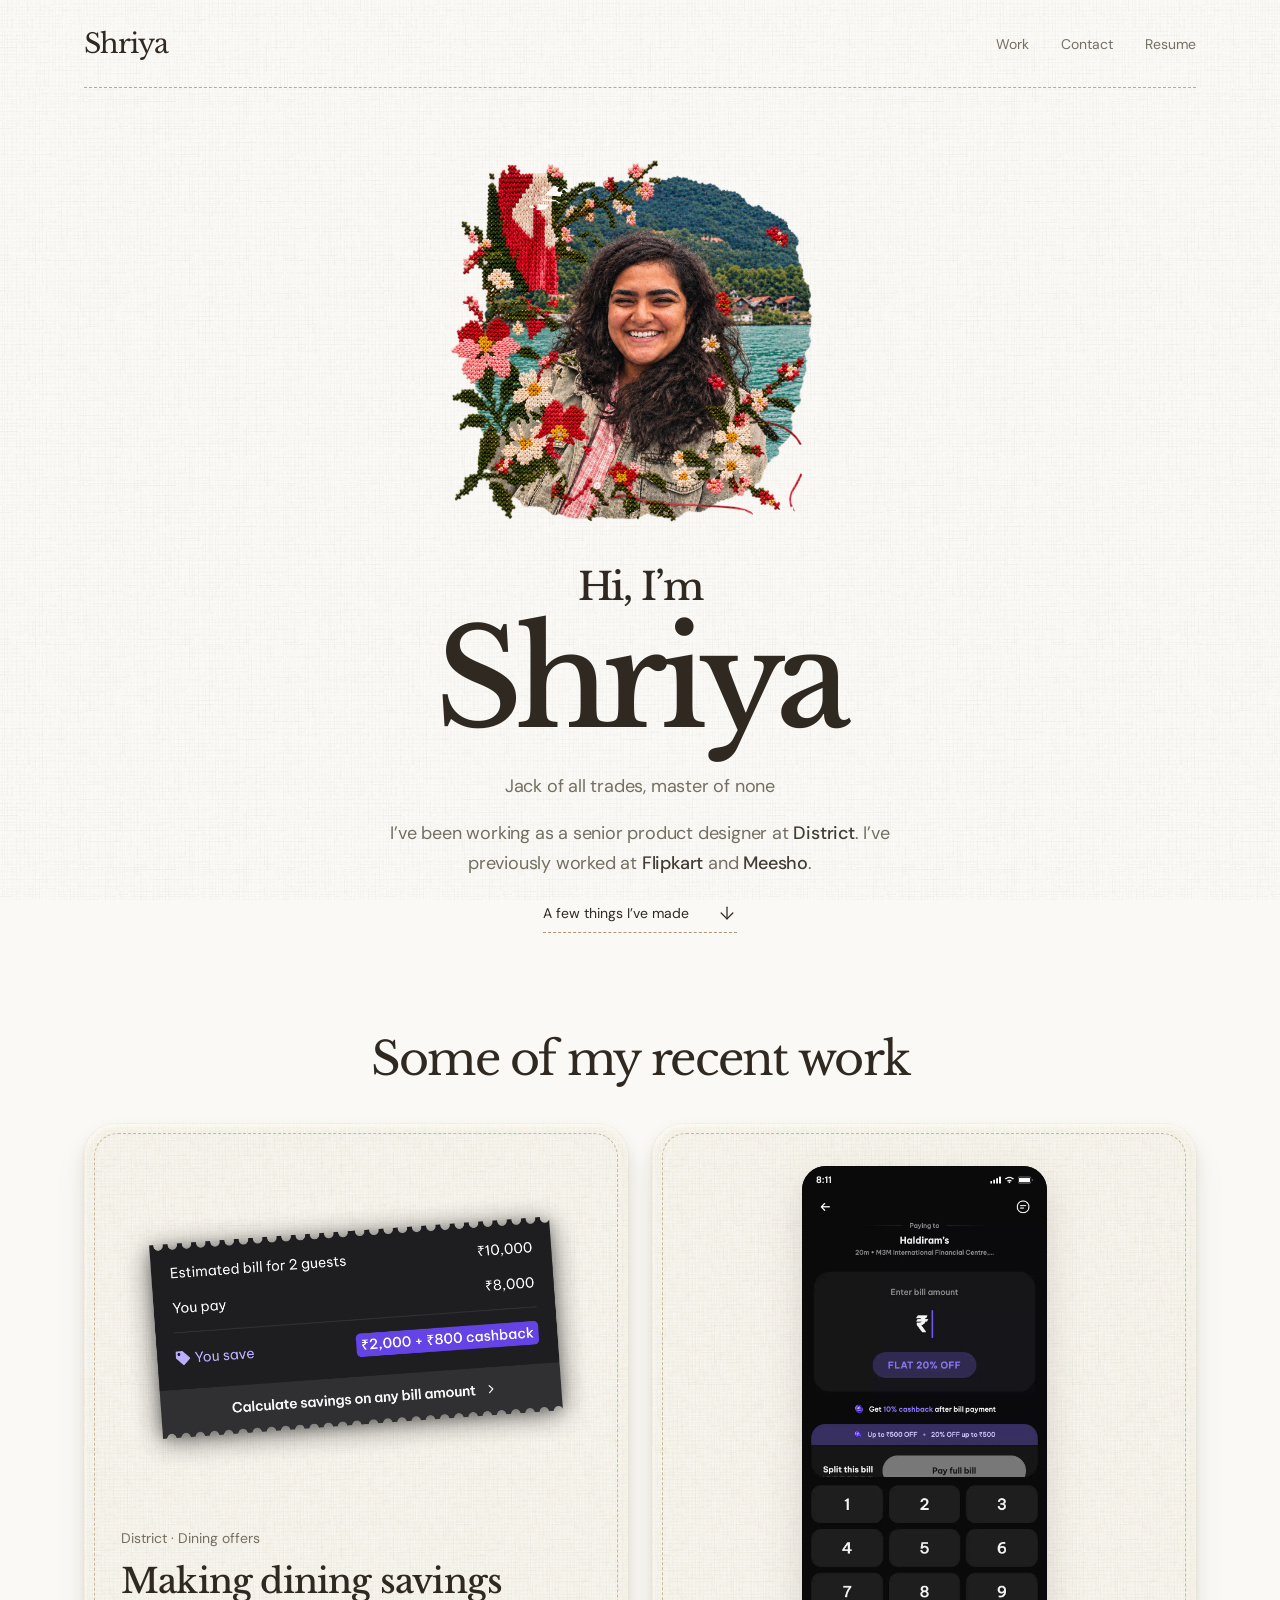
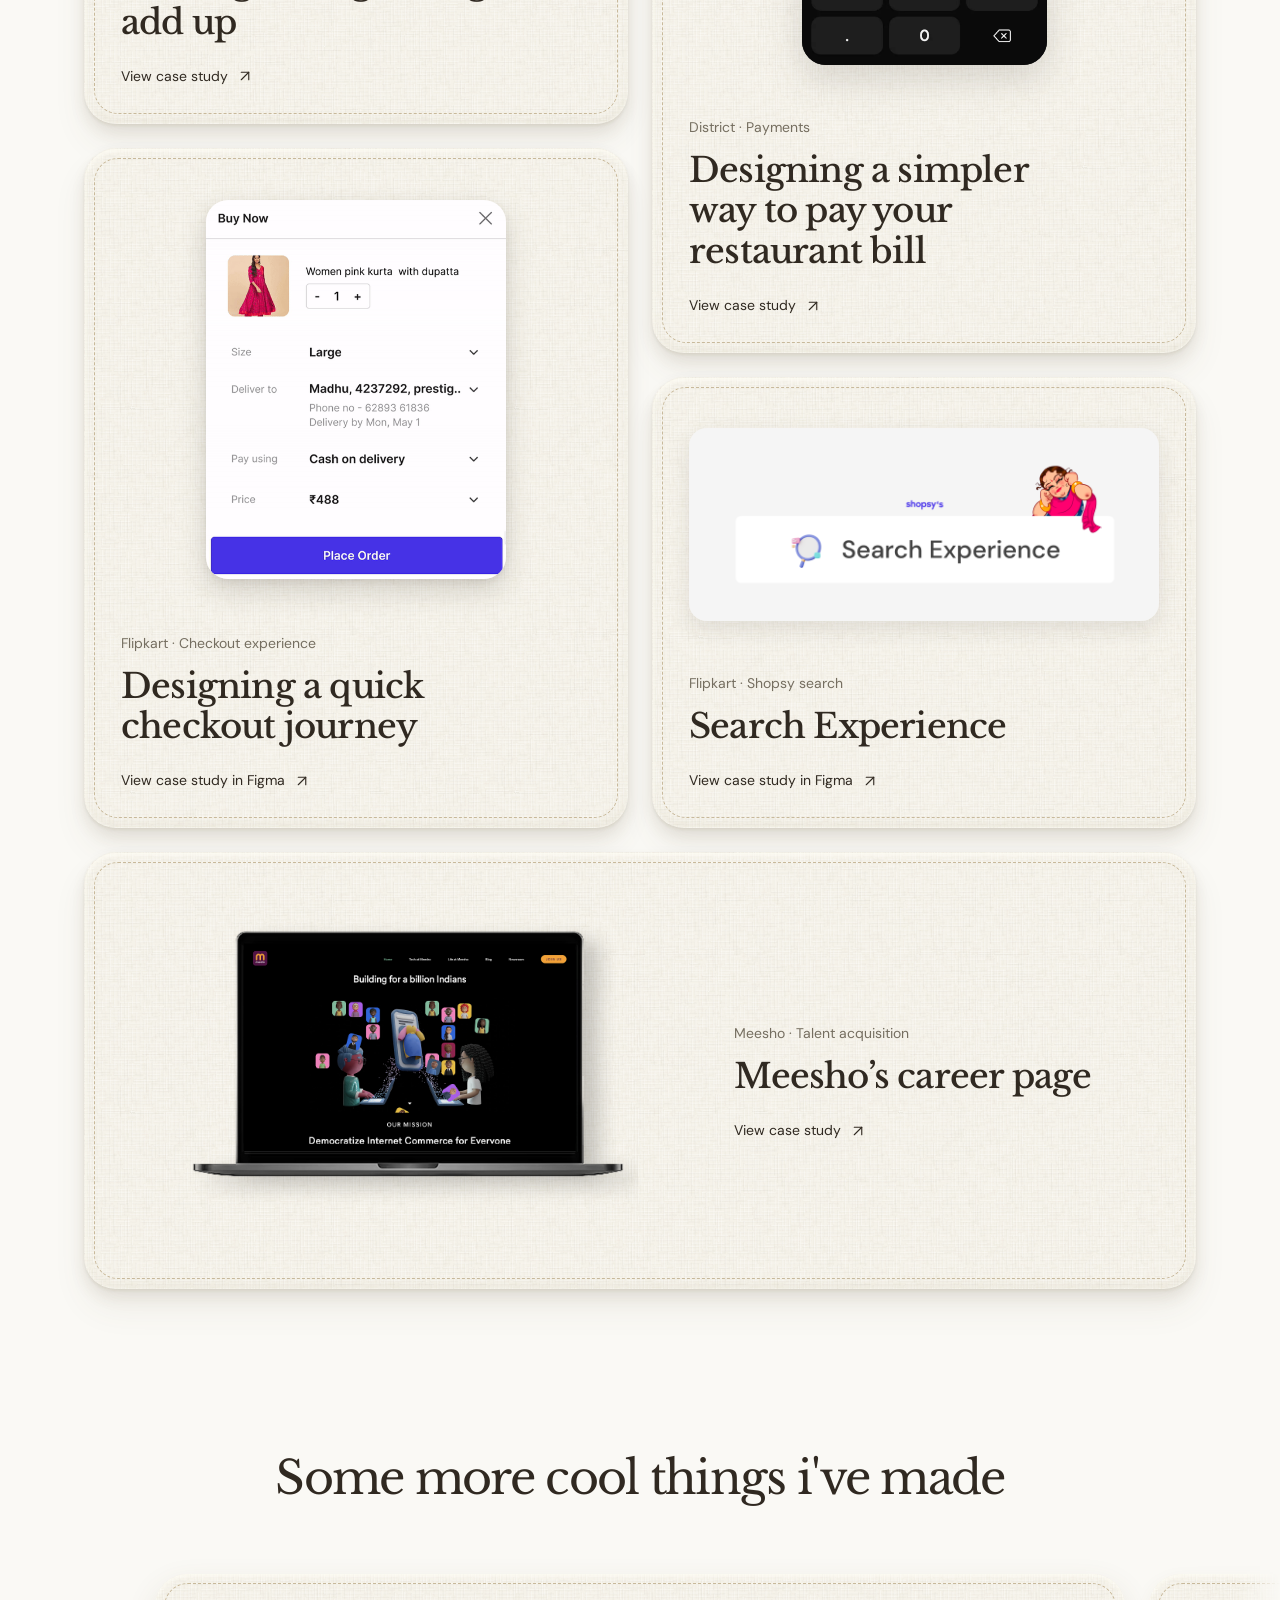
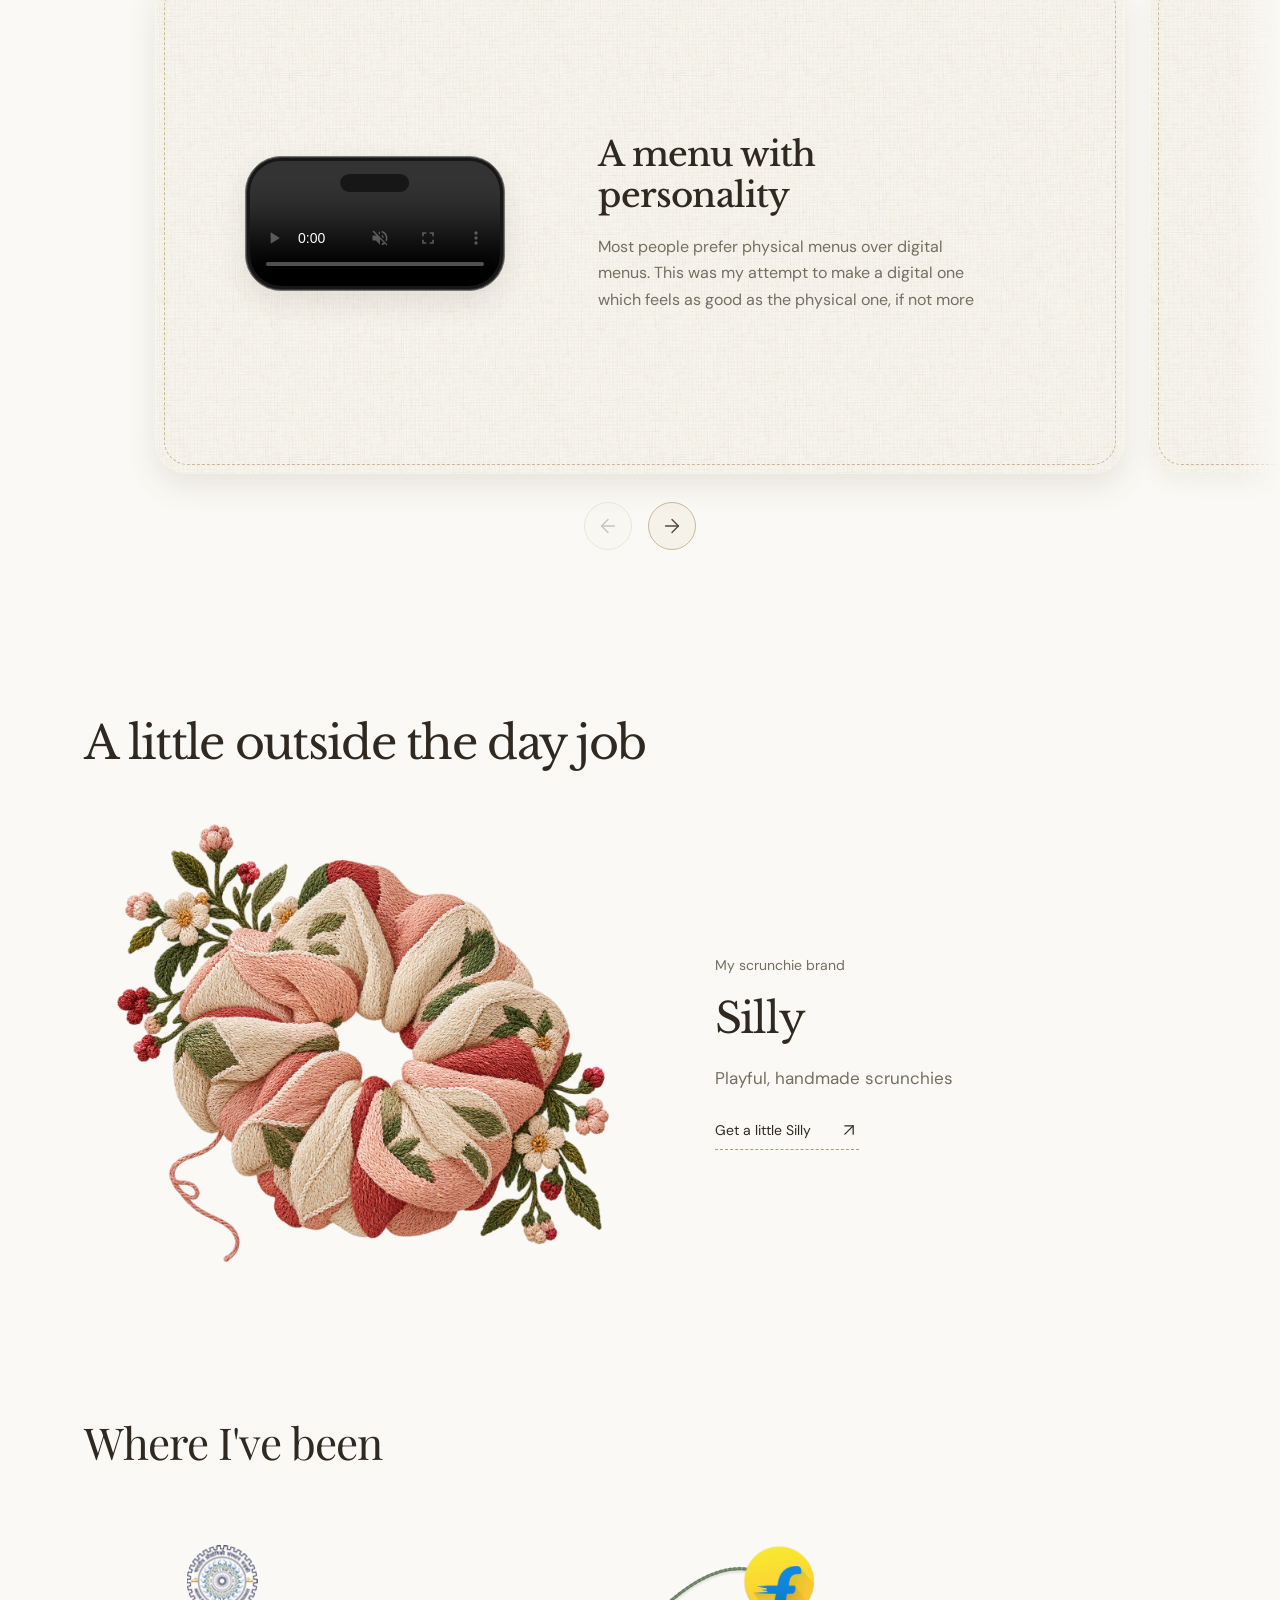
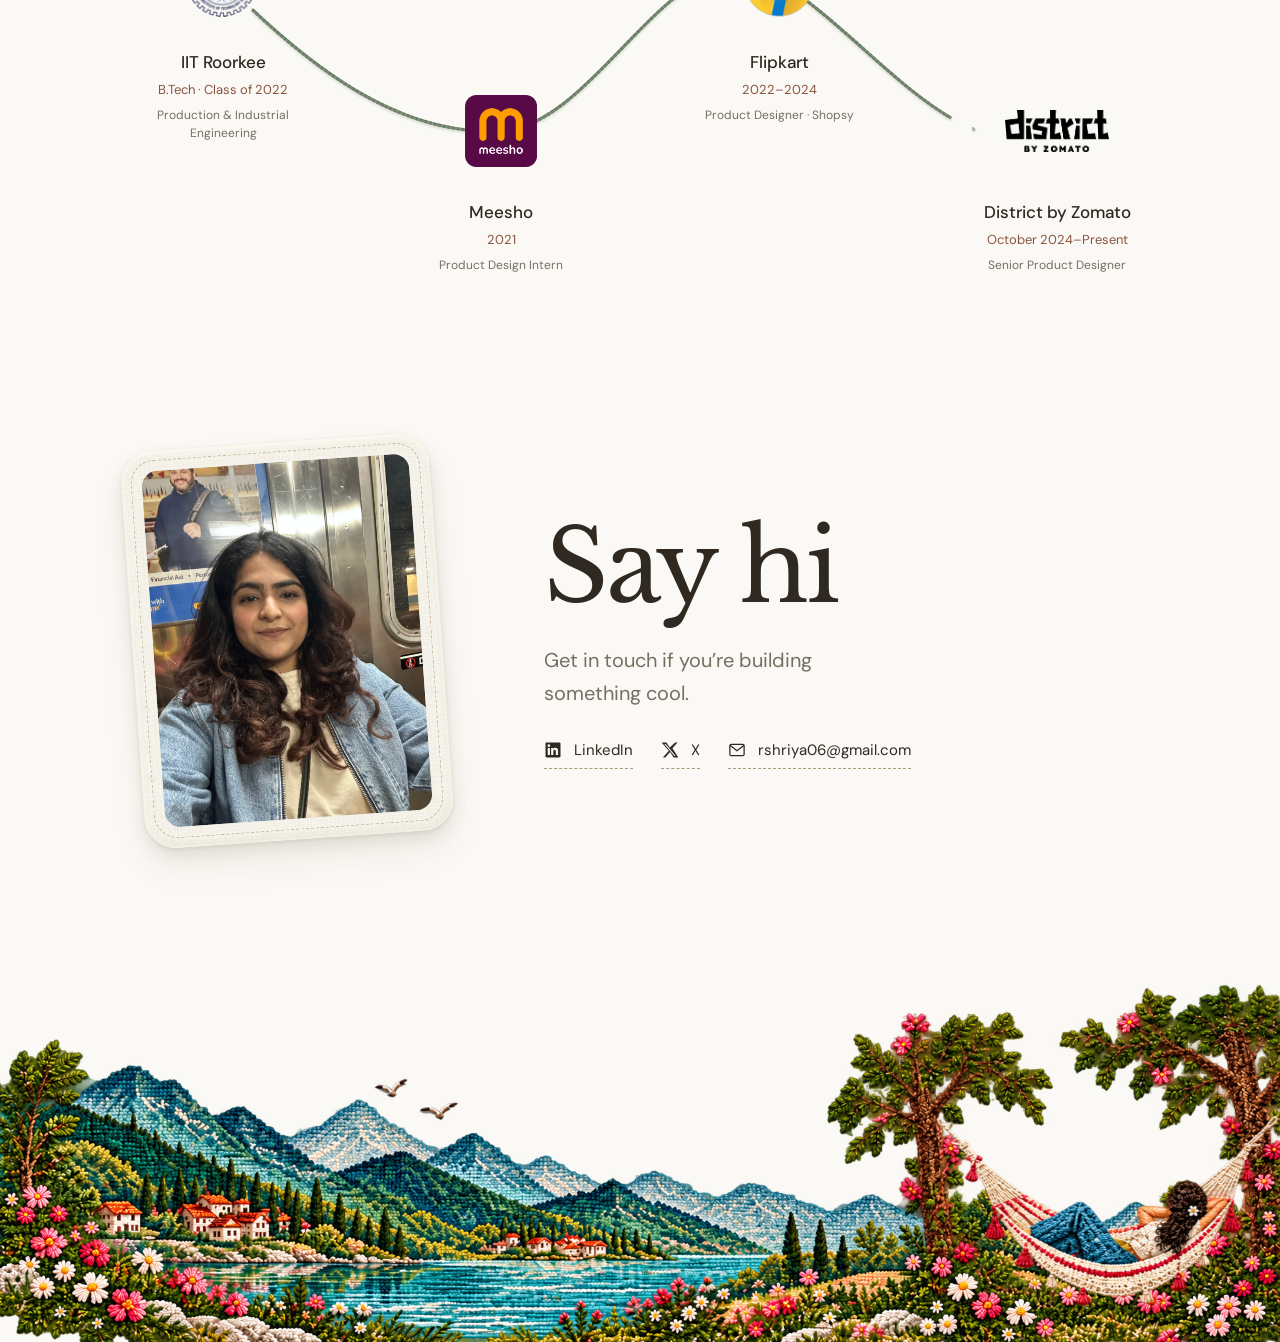
==== commit 4a93f9c6: "Publish portfolio with multi-point embroidery reveal" ====
--- a/index.html
+++ b/index.html
@@ -1,7 +1,7 @@
 <!DOCTYPE html><html lang="en"> <head><meta name="astro-view-transitions-enabled" content="true"><meta name="astro-view-transitions-fallback" content="animate"><script type="module" src="/_astro/ClientRouter.astro_astro_type_script_index_0_lang.CqEHGhPG.js"></script><meta charset="UTF-8"><meta name="viewport" content="width=device-width, initial-scale=1"><title>Shriya — Product Designer</title><meta name="description" content="Shriya’s selected consumer product design work. Currently at District, previously at Flipkart and Meesho."><link rel="icon" type="image/svg+xml" href="/favicon.svg"><link rel="preconnect" href="https://fonts.googleapis.com"><link rel="preconnect" href="https://fonts.gstatic.com" crossorigin><link href="https://fonts.googleapis.com/css2?family=DM+Sans:wght@400;500;600&family=Libre+Baskerville:wght@400;500&family=Playfair+Display:wght@400;500&display=swap" rel="stylesheet"><style>.footer-landscape-wrap{position:relative}.hammock-layer{position:absolute;left:36%;top:28%;display:block;width:64%;height:auto;pointer-events:none;transform-origin:79% 17%;animation:hammock-sway 6s ease-in-out infinite;animation-play-state:paused;backface-visibility:hidden}.footer-landscape-wrap[data-in-view] .hammock-layer{animation-play-state:running}@keyframes hammock-sway{0%,to{transform:perspective(clamp(260px,55vw,750px)) rotateX(-26deg)}50%{transform:perspective(clamp(260px,55vw,750px)) rotateX(26deg)}}@media(prefers-reduced-motion:reduce){.hammock-layer{animation:none}}
 .astro-route-announcer{position:absolute;left:0;top:0;clip:rect(0 0 0 0);clip-path:inset(50%);overflow:hidden;white-space:nowrap;width:1px;height:1px}@keyframes astroFadeInOut{0%{opacity:1}to{opacity:0}}@keyframes astroFadeIn{0%{opacity:0;mix-blend-mode:plus-lighter}to{opacity:1;mix-blend-mode:plus-lighter}}@keyframes astroFadeOut{0%{opacity:1;mix-blend-mode:plus-lighter}to{opacity:0;mix-blend-mode:plus-lighter}}@keyframes astroSlideFromRight{0%{transform:translate(100%)}}@keyframes astroSlideFromLeft{0%{transform:translate(-100%)}}@keyframes astroSlideToRight{to{transform:translate(100%)}}@keyframes astroSlideToLeft{to{transform:translate(-100%)}}@media(prefers-reduced-motion){::view-transition-group(*),::view-transition-old(*),::view-transition-new(*){animation:none!important}[data-astro-transition-scope]{animation:none!important}}
 </style>
-<link rel="stylesheet" href="/_astro/index.C-8nPn1D.css"><style>[data-astro-transition-scope="astro-3idc5aab-1"] { view-transition-name: payment-phone; }@layer astro { ::view-transition-old(payment-phone) { 
+<link rel="stylesheet" href="/_astro/index.CSjt5zbE.css"><style>[data-astro-transition-scope="astro-5uagdiyi-1"] { view-transition-name: payment-phone; }@layer astro { ::view-transition-old(payment-phone) { 
 	animation-duration: 180ms;
 	animation-timing-function: cubic-bezier(0.76, 0, 0.24, 1);
 	animation-fill-mode: both;
@@ -17,24 +17,24 @@
 	animation-duration: 180ms;
 	animation-timing-function: cubic-bezier(0.76, 0, 0.24, 1);
 	animation-fill-mode: both;
-	animation-name: astroFadeIn; } }[data-astro-transition-fallback="old"] [data-astro-transition-scope="astro-3idc5aab-1"],
-			[data-astro-transition-fallback="old"][data-astro-transition-scope="astro-3idc5aab-1"] { 
+	animation-name: astroFadeIn; } }[data-astro-transition-fallback="old"] [data-astro-transition-scope="astro-5uagdiyi-1"],
+			[data-astro-transition-fallback="old"][data-astro-transition-scope="astro-5uagdiyi-1"] { 
 	animation-duration: 180ms;
 	animation-timing-function: cubic-bezier(0.76, 0, 0.24, 1);
 	animation-fill-mode: both;
-	animation-name: astroFadeOut; }[data-astro-transition-fallback="new"] [data-astro-transition-scope="astro-3idc5aab-1"],
-			[data-astro-transition-fallback="new"][data-astro-transition-scope="astro-3idc5aab-1"] { 
+	animation-name: astroFadeOut; }[data-astro-transition-fallback="new"] [data-astro-transition-scope="astro-5uagdiyi-1"],
+			[data-astro-transition-fallback="new"][data-astro-transition-scope="astro-5uagdiyi-1"] { 
 	animation-duration: 180ms;
 	animation-timing-function: cubic-bezier(0.76, 0, 0.24, 1);
 	animation-fill-mode: both;
-	animation-name: astroFadeIn; }[data-astro-transition=back][data-astro-transition-fallback="old"] [data-astro-transition-scope="astro-3idc5aab-1"],
-			[data-astro-transition=back][data-astro-transition-fallback="old"][data-astro-transition-scope="astro-3idc5aab-1"] { 
+	animation-name: astroFadeIn; }[data-astro-transition=back][data-astro-transition-fallback="old"] [data-astro-transition-scope="astro-5uagdiyi-1"],
+			[data-astro-transition=back][data-astro-transition-fallback="old"][data-astro-transition-scope="astro-5uagdiyi-1"] { 
 	animation-duration: 180ms;
 	animation-timing-function: cubic-bezier(0.76, 0, 0.24, 1);
 	animation-fill-mode: both;
-	animation-name: astroFadeOut; }[data-astro-transition=back][data-astro-transition-fallback="new"] [data-astro-transition-scope="astro-3idc5aab-1"],
-			[data-astro-transition=back][data-astro-transition-fallback="new"][data-astro-transition-scope="astro-3idc5aab-1"] { 
+	animation-name: astroFadeOut; }[data-astro-transition=back][data-astro-transition-fallback="new"] [data-astro-transition-scope="astro-5uagdiyi-1"],
+			[data-astro-transition=back][data-astro-transition-fallback="new"][data-astro-transition-scope="astro-5uagdiyi-1"] { 
 	animation-duration: 180ms;
 	animation-timing-function: cubic-bezier(0.76, 0, 0.24, 1);
 	animation-fill-mode: both;
-	animation-name: astroFadeIn; }</style></head> <body> <script type="module">function n(){const e=document.querySelector(".footer-landscape-wrap");if(!e||e.dataset.swing)return;e.dataset.swing="true";const t=new IntersectionObserver(r=>{e.toggleAttribute("data-in-view",r[0].isIntersecting)});t.observe(e),document.addEventListener("astro:before-swap",()=>t.disconnect(),{once:!0})}n();document.addEventListener("astro:page-load",n);</script> <a class="skip-link" href="#work">Skip to work</a> <header class="site-header"> <nav class="site-nav" aria-label="Main navigation"> <a class="nav-brand" href="/" aria-label="Shriya — home">Shriya</a> <div class="nav-links"> <a href="#work">Work</a> <a href="#contact">Contact</a> <a href="/Shriya-Ramchandani-Resume.pdf" target="_blank" rel="noopener noreferrer">Resume</a> </div> </nav> </header> <main> <section class="intro" id="about" aria-labelledby="intro-title"> <div class="intro-copy"> <h1 id="intro-title"><span>Hi, I’m</span>Shriya</h1> <p>Jack of all trades, master of none</p> <p class="intro-background">I’ve been working as a senior product designer at <strong>District</strong>. I’ve previously worked at <strong>Flipkart</strong> and <strong>Meesho</strong>.</p> <a class="work-link" href="#work">A few things I’ve made <svg xmlns="http://www.w3.org/2000/svg" width="20" height="20" viewBox="0 0 24 24" fill="none" stroke="currentColor" stroke-width="1.5" stroke-linecap="round" stroke-linejoin="round" class="lucide lucide-arrow-down" aria-hidden="true"><path d="M12 5v14"></path><path d="m19 12-7 7-7-7"></path></svg></a> </div> <div class="portrait-wrap"> <link rel="preload" as="image" href="/images/portrait-embroidered-threadless.png" fetchPriority="high"/><div class="stitching-portrait"><img class="portrait" src="/images/portrait-embroidered-threadless.png" alt="Shriya smiling by a lake, surrounded by embroidered flowers and foliage." width="1254" height="1254" fetchPriority="high"/></div> <style>astro-island,astro-slot,astro-static-slot{display:contents}</style><script>(()=>{var e=async t=>{await(await t())()};(self.Astro||(self.Astro={})).load=e;window.dispatchEvent(new Event("astro:load"));})();</script><script>(()=>{var A=Object.defineProperty;var g=(i,o,a)=>o in i?A(i,o,{enumerable:!0,configurable:!0,writable:!0,value:a}):i[o]=a;var d=(i,o,a)=>g(i,typeof o!="symbol"?o+"":o,a);{let i={0:t=>m(t),1:t=>a(t),2:t=>new RegExp(t),3:t=>new Date(t),4:t=>new Map(a(t)),5:t=>new Set(a(t)),6:t=>BigInt(t),7:t=>new URL(t),8:t=>new Uint8Array(t),9:t=>new Uint16Array(t),10:t=>new Uint32Array(t),11:t=>1/0*t},o=t=>{let[l,e]=t;return l in i?i[l](e):void 0},a=t=>t.map(o),m=t=>typeof t!="object"||t===null?t:Object.fromEntries(Object.entries(t).map(([l,e])=>[l,o(e)]));class y extends HTMLElement{constructor(){super(...arguments);d(this,"Component");d(this,"hydrator");d(this,"hydrate",async()=>{var b;if(!this.hydrator||!this.isConnected)return;let e=(b=this.parentElement)==null?void 0:b.closest("astro-island[ssr]");if(e){e.addEventListener("astro:hydrate",this.hydrate,{once:!0});return}let c=this.querySelectorAll("astro-slot"),n={},h=this.querySelectorAll("template[data-astro-template]");for(let r of h){let s=r.closest(this.tagName);s!=null&&s.isSameNode(this)&&(n[r.getAttribute("data-astro-template")||"default"]=r.innerHTML,r.remove())}for(let r of c){let s=r.closest(this.tagName);s!=null&&s.isSameNode(this)&&(n[r.getAttribute("name")||"default"]=r.innerHTML)}let p;try{p=this.hasAttribute("props")?m(JSON.parse(this.getAttribute("props"))):{}}catch(r){let s=this.getAttribute("component-url")||"<unknown>",v=this.getAttribute("component-export");throw v&&(s+=` (export ${v})`),console.error(`[hydrate] Error parsing props for component ${s}`,this.getAttribute("props"),r),r}let u;await this.hydrator(this)(this.Component,p,n,{client:this.getAttribute("client")}),this.removeAttribute("ssr"),this.dispatchEvent(new CustomEvent("astro:hydrate"))});d(this,"unmount",()=>{this.isConnected||this.dispatchEvent(new CustomEvent("astro:unmount"))})}disconnectedCallback(){document.removeEventListener("astro:after-swap",this.unmount),document.addEventListener("astro:after-swap",this.unmount,{once:!0})}connectedCallback(){if(!this.hasAttribute("await-children")||document.readyState==="interactive"||document.readyState==="complete")this.childrenConnectedCallback();else{let e=()=>{document.removeEventListener("DOMContentLoaded",e),c.disconnect(),this.childrenConnectedCallback()},c=new MutationObserver(()=>{var n;((n=this.lastChild)==null?void 0:n.nodeType)===Node.COMMENT_NODE&&this.lastChild.nodeValue==="astro:end"&&(this.lastChild.remove(),e())});c.observe(this,{childList:!0}),document.addEventListener("DOMContentLoaded",e)}}async childrenConnectedCallback(){let e=this.getAttribute("before-hydration-url");e&&await import(e),this.start()}async start(){let e=JSON.parse(this.getAttribute("opts")),c=this.getAttribute("client");if(Astro[c]===void 0){window.addEventListener(`astro:${c}`,()=>this.start(),{once:!0});return}try{await Astro[c](async()=>{let n=this.getAttribute("renderer-url"),[h,{default:p}]=await Promise.all([import(this.getAttribute("component-url")),n?import(n):()=>()=>{}]),u=this.getAttribute("component-export")||"default";if(!u.includes("."))this.Component=h[u];else{this.Component=h;for(let f of u.split("."))this.Component=this.Component[f]}return this.hydrator=p,this.hydrate},e,this)}catch(n){console.error(`[astro-island] Error hydrating ${this.getAttribute("component-url")}`,n)}}attributeChangedCallback(){this.hydrate()}}d(y,"observedAttributes",["props"]),customElements.get("astro-island")||customElements.define("astro-island",y)}})();</script><astro-island uid="Z12gLEq" prefix="r12" component-url="/_astro/Threads.wsnqVi82.js" component-export="default" renderer-url="/_astro/client.LGetASx6.js" props="{}" ssr client="load" opts="{&quot;name&quot;:&quot;Threads&quot;,&quot;value&quot;:true}" await-children><svg class="threads" viewBox="0 0 1254 1254" fill="none" aria-hidden="true"><g><path data-thread="upper" d="M 196 45 C 193.83333333333334 44, 188.5 38.5, 183 39 C 177.5 39.5, 169.33333333333334 49.833333333333336, 163 48 C 156.66666666666666 46.166666666666664, 146.66666666666666 35.333333333333336, 145 28 C 143.33333333333334 20.666666666666668, 146.83333333333334 10, 153 4 C 159.16666666666666 -2, 173.16666666666666 -7, 182 -8 C 190.83333333333334 -9, 200.66666666666666 0.16666666666666652, 206 -2 C 211.33333333333334 -4.166666666666666, 212.66666666666666 -17.833333333333332, 214 -21" class="thread-shadow"></path><path data-thread="upper" d="M 196 45 C 193.83333333333334 44, 188.5 38.5, 183 39 C 177.5 39.5, 169.33333333333334 49.833333333333336, 163 48 C 156.66666666666666 46.166666666666664, 146.66666666666666 35.333333333333336, 145 28 C 143.33333333333334 20.666666666666668, 146.83333333333334 10, 153 4 C 159.16666666666666 -2, 173.16666666666666 -7, 182 -8 C 190.83333333333334 -9, 200.66666666666666 0.16666666666666652, 206 -2 C 211.33333333333334 -4.166666666666666, 212.66666666666666 -17.833333333333332, 214 -21" class="thread-strand thread-upper"></path><path data-thread="upper" d="M 196 45 C 193.83333333333334 44, 188.5 38.5, 183 39 C 177.5 39.5, 169.33333333333334 49.833333333333336, 163 48 C 156.66666666666666 46.166666666666664, 146.66666666666666 35.333333333333336, 145 28 C 143.33333333333334 20.666666666666668, 146.83333333333334 10, 153 4 C 159.16666666666666 -2, 173.16666666666666 -7, 182 -8 C 190.83333333333334 -9, 200.66666666666666 0.16666666666666652, 206 -2 C 211.33333333333334 -4.166666666666666, 212.66666666666666 -17.833333333333332, 214 -21" class="thread-highlight"></path></g><g><path data-thread="pink" d="M 43 656 C 40.666666666666664 657.5, 34.666666666666664 661, 29 665 C 23.333333333333332 669, 17.833333333333336 676.1666666666666, 9 680 C 0.16666666666666607 683.8333333333334, -14.333333333333334 688.8333333333334, -24 688 C -33.666666666666664 687.1666666666666, -44.166666666666664 681, -49 675 C -53.833333333333336 669, -55.5 657, -53 652 C -50.5 647, -39.666666666666664 643.3333333333334, -34 645 C -28.333333333333332 646.6666666666666, -18.833333333333332 653, -19 662 C -19.166666666666668 671, -31.166666666666668 688, -35 699 C -38.833333333333336 710, -40.833333333333336 723.1666666666666, -42 728" class="thread-shadow"></path><path data-thread="pink" d="M 43 656 C 40.666666666666664 657.5, 34.666666666666664 661, 29 665 C 23.333333333333332 669, 17.833333333333336 676.1666666666666, 9 680 C 0.16666666666666607 683.8333333333334, -14.333333333333334 688.8333333333334, -24 688 C -33.666666666666664 687.1666666666666, -44.166666666666664 681, -49 675 C -53.833333333333336 669, -55.5 657, -53 652 C -50.5 647, -39.666666666666664 643.3333333333334, -34 645 C -28.333333333333332 646.6666666666666, -18.833333333333332 653, -19 662 C -19.166666666666668 671, -31.166666666666668 688, -35 699 C -38.833333333333336 710, -40.833333333333336 723.1666666666666, -42 728" class="thread-strand thread-pink"></path><path data-thread="pink" d="M 43 656 C 40.666666666666664 657.5, 34.666666666666664 661, 29 665 C 23.333333333333332 669, 17.833333333333336 676.1666666666666, 9 680 C 0.16666666666666607 683.8333333333334, -14.333333333333334 688.8333333333334, -24 688 C -33.666666666666664 687.1666666666666, -44.166666666666664 681, -49 675 C -53.833333333333336 669, -55.5 657, -53 652 C -50.5 647, -39.666666666666664 643.3333333333334, -34 645 C -28.333333333333332 646.6666666666666, -18.833333333333332 653, -19 662 C -19.166666666666668 671, -31.166666666666668 688, -35 699 C -38.833333333333336 710, -40.833333333333336 723.1666666666666, -42 728" class="thread-highlight"></path></g><g><path data-thread="green" d="M 106 1008 C 103.83333333333333 1010.6666666666666, 99.16666666666667 1018.1666666666666, 93 1024 C 86.83333333333333 1029.8333333333333, 76.33333333333333 1034.6666666666667, 69 1043 C 61.666666666666664 1051.3333333333333, 51.666666666666664 1063.8333333333333, 49 1074 C 46.333333333333336 1084.1666666666667, 48.5 1096.8333333333333, 53 1104 C 57.5 1111.1666666666667, 69.33333333333333 1117.3333333333333, 76 1117 C 82.66666666666667 1116.6666666666667, 91.16666666666667 1107.1666666666667, 93 1102 C 94.83333333333333 1096.8333333333333, 91.66666666666667 1086.8333333333333, 87 1086 C 82.33333333333333 1085.1666666666667, 71.66666666666667 1087.5, 65 1097 C 58.333333333333336 1106.5, 49 1130.8333333333333, 47 1143 C 45 1155.1666666666667, 52 1165.5, 53 1170" class="thread-shadow"></path><path data-thread="green" d="M 106 1008 C 103.83333333333333 1010.6666666666666, 99.16666666666667 1018.1666666666666, 93 1024 C 86.83333333333333 1029.8333333333333, 76.33333333333333 1034.6666666666667, 69 1043 C 61.666666666666664 1051.3333333333333, 51.666666666666664 1063.8333333333333, 49 1074 C 46.333333333333336 1084.1666666666667, 48.5 1096.8333333333333, 53 1104 C 57.5 1111.1666666666667, 69.33333333333333 1117.3333333333333, 76 1117 C 82.66666666666667 1116.6666666666667, 91.16666666666667 1107.1666666666667, 93 1102 C 94.83333333333333 1096.8333333333333, 91.66666666666667 1086.8333333333333, 87 1086 C 82.33333333333333 1085.1666666666667, 71.66666666666667 1087.5, 65 1097 C 58.333333333333336 1106.5, 49 1130.8333333333333, 47 1143 C 45 1155.1666666666667, 52 1165.5, 53 1170" class="thread-strand thread-green"></path><path data-thread="green" d="M 106 1008 C 103.83333333333333 1010.6666666666666, 99.16666666666667 1018.1666666666666, 93 1024 C 86.83333333333333 1029.8333333333333, 76.33333333333333 1034.6666666666667, 69 1043 C 61.666666666666664 1051.3333333333333, 51.666666666666664 1063.8333333333333, 49 1074 C 46.333333333333336 1084.1666666666667, 48.5 1096.8333333333333, 53 1104 C 57.5 1111.1666666666667, 69.33333333333333 1117.3333333333333, 76 1117 C 82.66666666666667 1116.6666666666667, 91.16666666666667 1107.1666666666667, 93 1102 C 94.83333333333333 1096.8333333333333, 91.66666666666667 1086.8333333333333, 87 1086 C 82.33333333333333 1085.1666666666667, 71.66666666666667 1087.5, 65 1097 C 58.333333333333336 1106.5, 49 1130.8333333333333, 47 1143 C 45 1155.1666666666667, 52 1165.5, 53 1170" class="thread-highlight"></path></g><g><path data-thread="cream" d="M 974 1038 C 976.3333333333334 1040.8333333333333, 983.6666666666666 1047.1666666666667, 988 1055 C 992.3333333333334 1062.8333333333333, 999 1074.8333333333333, 1000 1085 C 1001 1095.1666666666667, 998.8333333333334 1107.6666666666667, 994 1116 C 989.1666666666666 1124.3333333333333, 974.3333333333334 1127.8333333333333, 971 1135 C 967.6666666666666 1142.1666666666667, 969.3333333333334 1152.3333333333333, 974 1159 C 978.6666666666666 1165.6666666666667, 990.1666666666666 1172.8333333333333, 999 1175 C 1007.8333333333334 1177.1666666666667, 1020.1666666666666 1168.8333333333333, 1027 1172 C 1033.8333333333333 1175.1666666666667, 1039.5 1186, 1040 1194 C 1040.5 1202, 1031.6666666666667 1215.6666666666667, 1030 1220" class="thread-shadow"></path><path data-thread="cream" d="M 974 1038 C 976.3333333333334 1040.8333333333333, 983.6666666666666 1047.1666666666667, 988 1055 C 992.3333333333334 1062.8333333333333, 999 1074.8333333333333, 1000 1085 C 1001 1095.1666666666667, 998.8333333333334 1107.6666666666667, 994 1116 C 989.1666666666666 1124.3333333333333, 974.3333333333334 1127.8333333333333, 971 1135 C 967.6666666666666 1142.1666666666667, 969.3333333333334 1152.3333333333333, 974 1159 C 978.6666666666666 1165.6666666666667, 990.1666666666666 1172.8333333333333, 999 1175 C 1007.8333333333334 1177.1666666666667, 1020.1666666666666 1168.8333333333333, 1027 1172 C 1033.8333333333333 1175.1666666666667, 1039.5 1186, 1040 1194 C 1040.5 1202, 1031.6666666666667 1215.6666666666667, 1030 1220" class="thread-strand thread-cream"></path><path data-thread="cream" d="M 974 1038 C 976.3333333333334 1040.8333333333333, 983.6666666666666 1047.1666666666667, 988 1055 C 992.3333333333334 1062.8333333333333, 999 1074.8333333333333, 1000 1085 C 1001 1095.1666666666667, 998.8333333333334 1107.6666666666667, 994 1116 C 989.1666666666666 1124.3333333333333, 974.3333333333334 1127.8333333333333, 971 1135 C 967.6666666666666 1142.1666666666667, 969.3333333333334 1152.3333333333333, 974 1159 C 978.6666666666666 1165.6666666666667, 990.1666666666666 1172.8333333333333, 999 1175 C 1007.8333333333334 1177.1666666666667, 1020.1666666666666 1168.8333333333333, 1027 1172 C 1033.8333333333333 1175.1666666666667, 1039.5 1186, 1040 1194 C 1040.5 1202, 1031.6666666666667 1215.6666666666667, 1030 1220" class="thread-highlight"></path></g><g><path data-thread="red" d="M 1101 1137 C 1104.1666666666667 1139.5, 1111.1666666666667 1147, 1120 1152 C 1128.8333333333333 1157, 1143.6666666666667 1159.3333333333333, 1154 1167 C 1164.3333333333333 1174.6666666666667, 1177.5 1188, 1182 1198 C 1186.5 1208, 1185.1666666666667 1220, 1181 1227 C 1176.8333333333333 1234, 1164 1240, 1157 1240 C 1150 1240, 1140.1666666666667 1232.1666666666667, 1139 1227 C 1137.8333333333333 1221.8333333333333, 1143.6666666666667 1209.3333333333333, 1150 1209 C 1156.3333333333333 1208.6666666666667, 1170.3333333333333 1216.5, 1177 1225 C 1183.6666666666667 1233.5, 1190.1666666666667 1250.8333333333333, 1190 1260 C 1189.8333333333333 1269.1666666666667, 1178.3333333333333 1276.6666666666667, 1176 1280" class="thread-shadow"></path><path data-thread="red" d="M 1101 1137 C 1104.1666666666667 1139.5, 1111.1666666666667 1147, 1120 1152 C 1128.8333333333333 1157, 1143.6666666666667 1159.3333333333333, 1154 1167 C 1164.3333333333333 1174.6666666666667, 1177.5 1188, 1182 1198 C 1186.5 1208, 1185.1666666666667 1220, 1181 1227 C 1176.8333333333333 1234, 1164 1240, 1157 1240 C 1150 1240, 1140.1666666666667 1232.1666666666667, 1139 1227 C 1137.8333333333333 1221.8333333333333, 1143.6666666666667 1209.3333333333333, 1150 1209 C 1156.3333333333333 1208.6666666666667, 1170.3333333333333 1216.5, 1177 1225 C 1183.6666666666667 1233.5, 1190.1666666666667 1250.8333333333333, 1190 1260 C 1189.8333333333333 1269.1666666666667, 1178.3333333333333 1276.6666666666667, 1176 1280" class="thread-strand thread-red"></path><path data-thread="red" d="M 1101 1137 C 1104.1666666666667 1139.5, 1111.1666666666667 1147, 1120 1152 C 1128.8333333333333 1157, 1143.6666666666667 1159.3333333333333, 1154 1167 C 1164.3333333333333 1174.6666666666667, 1177.5 1188, 1182 1198 C 1186.5 1208, 1185.1666666666667 1220, 1181 1227 C 1176.8333333333333 1234, 1164 1240, 1157 1240 C 1150 1240, 1140.1666666666667 1232.1666666666667, 1139 1227 C 1137.8333333333333 1221.8333333333333, 1143.6666666666667 1209.3333333333333, 1150 1209 C 1156.3333333333333 1208.6666666666667, 1170.3333333333333 1216.5, 1177 1225 C 1183.6666666666667 1233.5, 1190.1666666666667 1250.8333333333333, 1190 1260 C 1189.8333333333333 1269.1666666666667, 1178.3333333333333 1276.6666666666667, 1176 1280" class="thread-highlight"></path></g></svg><!--astro:end--></astro-island> </div> </section> <section class="work" id="work" aria-labelledby="work-title"> <div class="section-heading"><h2 id="work-title">Some of my recent work</h2></div> <div class="work-grid"> <div class="work-column"> <article class="project project-sample"> <a class="work-card" href="/work/sample-bill"> <div class="work-card-visual receipt-visual"> <img class="sample-bill-image" src="/images/sample-bill/portfolio-receipt.png" alt="Sample bill for two guests: an estimated ₹10,000 bill, ₹8,000 to pay, and ₹2,000 savings plus ₹800 cashback." loading="lazy"> </div> <div class="work-card-copy"><span class="project-context">District · Dining offers</span><h3>Making dining savings add up</h3><span class="case-link">View case study <svg xmlns="http://www.w3.org/2000/svg" width="18" height="18" viewBox="0 0 24 24" fill="none" stroke="currentColor" stroke-width="1.5" stroke-linecap="round" stroke-linejoin="round" class="lucide lucide-arrow-up-right" aria-hidden="true"><path d="M7 7h10v10"></path><path d="M7 17 17 7"></path></svg></span></div> </a> </article> <article class="project project-table"> <a class="work-card" href="https://www.figma.com/proto/CQKGKHyh8wRlWF6ojhpxTR/Shriya-Ramchandani---Portfolio?node-id=83-42370&scaling=min-zoom&content-scaling=fixed&page-id=83%3A39373" target="_blank" rel="noopener noreferrer"> <div class="work-card-visual express-checkout-visual"><div class="express-checkout-sheet"><img src="/images/express-checkout-cover.png" alt="Express Checkout Buy Now sheet with size, delivery, payment and order details" loading="lazy"></div></div> <div class="work-card-copy"><span class="project-context">Flipkart · Checkout experience</span><h3>Designing a quick checkout journey</h3><span class="case-link">View case study in Figma <svg xmlns="http://www.w3.org/2000/svg" width="18" height="18" viewBox="0 0 24 24" fill="none" stroke="currentColor" stroke-width="1.5" stroke-linecap="round" stroke-linejoin="round" class="lucide lucide-arrow-up-right" aria-hidden="true"><path d="M7 7h10v10"></path><path d="M7 17 17 7"></path></svg></span></div> </a> </article> </div> <div class="work-column"> <article class="project project-payment"> <a class="work-card" href="/work/payment-flow"> <div class="work-card-visual phone-visual"> <div class="project-media" data-astro-transition-persist="payment-phone" data-astro-transition-scope="astro-3idc5aab-1"> <div class="phone-screen"><video id="payment-flow-video" width="840" height="1710" loop muted playsinline preload="metadata" poster="/images/payment-flow-dining-poster.png" aria-label="District dining payment prototype"><source src="/videos/payment-flow-dining.webm" type="video/webm"></video></div> </div> </div> <div class="work-card-copy"><span class="project-context">District · Payments</span><h3>Designing a simpler way to pay your restaurant bill</h3><span class="case-link">View case study <svg xmlns="http://www.w3.org/2000/svg" width="18" height="18" viewBox="0 0 24 24" fill="none" stroke="currentColor" stroke-width="1.5" stroke-linecap="round" stroke-linejoin="round" class="lucide lucide-arrow-up-right" aria-hidden="true"><path d="M7 7h10v10"></path><path d="M7 17 17 7"></path></svg></span></div> </a> </article> <article class="project project-search"> <a class="work-card" href="https://www.figma.com/proto/CQKGKHyh8wRlWF6ojhpxTR/Shriya-Ramchandani---Portfolio?node-id=103-38094&scaling=contain&content-scaling=fixed&page-id=103%3A34276" target="_blank" rel="noopener noreferrer"> <div class="work-card-visual search-cover-visual"><img src="/images/search-experience-cover.png" alt="Shopsy’s Search Experience, with a magnifying glass and illustrated shopping character" loading="lazy"></div> <div class="work-card-copy"><span class="project-context">Flipkart · Shopsy search</span><h3>Search Experience</h3><span class="case-link">View case study in Figma <svg xmlns="http://www.w3.org/2000/svg" width="18" height="18" viewBox="0 0 24 24" fill="none" stroke="currentColor" stroke-width="1.5" stroke-linecap="round" stroke-linejoin="round" class="lucide lucide-arrow-up-right" aria-hidden="true"><path d="M7 7h10v10"></path><path d="M7 17 17 7"></path></svg></span></div> </a> </article> </div> <article class="project project-meesho"> <a class="work-card" href="https://paper-starburst-e56.notion.site/The-story-of-Meesho-s-Talent-Acquisition-Website-3d26bbbe01394af19eb1f54a0d23297b" target="_blank" rel="noopener noreferrer"> <div class="work-card-visual meesho-careers-visual"><img class="meesho-careers-image" src="/images/meesho-careers-cover.png" alt="Meesho’s careers website shown on a laptop, featuring the headline Building for a billion Indians." width="1188" height="810" loading="lazy"></div> <div class="work-card-copy"><span class="project-context">Meesho · Talent acquisition</span><h3>Meesho’s career page</h3><span class="case-link">View case study <svg xmlns="http://www.w3.org/2000/svg" width="18" height="18" viewBox="0 0 24 24" fill="none" stroke="currentColor" stroke-width="1.5" stroke-linecap="round" stroke-linejoin="round" class="lucide lucide-arrow-up-right" aria-hidden="true"><path d="M7 7h10v10"></path><path d="M7 17 17 7"></path></svg></span></div> </a> </article> </div> </section> <section class="more-things" id="more-things" aria-labelledby="more-things-title"> <div class="section-heading"><h2 id="more-things-title">Some more cool things i've made</h2></div> <div class="more-things-grid" id="exploration-rail" tabindex="0" role="region" aria-label="Design explorations" aria-roledescription="carousel"> <figure class="more-things-item" style="--experiment-order: 0"> <div class="experiment-iphone"> <video muted loop controls playsinline preload="metadata" aria-label="Experiment 01 — a little idea in motion."> <source src="/videos/more-cool-things-01.mp4" type="video/mp4"> <a href="/videos/more-cool-things-01.mp4">Watch the video</a> </video> </div> <figcaption><button class="experiment-select" type="button" aria-expanded="false"><h3>A menu with personality</h3></button><p>Most people prefer physical menus over digital menus. This was my attempt to make a digital one which feels as good as the physical one, if not more</p></figcaption> </figure> <figure class="more-things-item" style="--experiment-order: 1"> <div class="experiment-iphone"> <video muted loop controls playsinline preload="metadata" aria-label="Bill estimation — an interaction exploration."> <source src="/videos/bill-estimation.mp4" type="video/mp4"> <a href="/videos/bill-estimation.mp4">Watch the video</a> </video> </div> <figcaption><button class="experiment-select" type="button" aria-expanded="false"><h3>Plan your spend</h3></button><p>People might be anxious about overspending at a restaurant. This was a way for them to estimate their bill based on their approximate order or number of people in the group</p></figcaption> </figure> <figure class="more-things-item" style="--experiment-order: 2"> <div class="experiment-iphone"> <video muted loop controls playsinline preload="metadata" aria-label="Experiment 03 — a little idea in motion."> <source src="/videos/more-cool-things-03.mp4" type="video/mp4"> <a href="/videos/more-cool-things-03.mp4">Watch the video</a> </video> </div> <figcaption><button class="experiment-select" type="button" aria-expanded="false"><h3>Bring your friends</h3></button><p>Going out with friends is fun, and the digital experience should feel just as playful. That idea shaped this flow for inviting friends to a table reservation.</p></figcaption> </figure> <figure class="more-things-item" style="--experiment-order: 3"> <div class="experiment-iphone"> <video muted loop controls playsinline preload="metadata" aria-label="Actions — an interaction exploration."> <source src="/videos/actions.mp4" type="video/mp4"> <a href="/videos/actions.mp4">Watch the video</a> </video> </div> <figcaption><button class="experiment-select" type="button" aria-expanded="false"><h3>Little actions</h3></button><p>There were a lot of actions on the restaurant page which needed to be always accessible but also were not important enough to dedicate a lot of space to, this was a way to solve for both</p></figcaption> </figure> <figure class="more-things-item" style="--experiment-order: 4"> <div class="experiment-iphone"> <video muted loop controls playsinline preload="metadata" aria-label="Reviews — an interaction exploration."> <source src="/videos/reviews.mp4" type="video/mp4"> <a href="/videos/reviews.mp4">Watch the video</a> </video> </div> <figcaption><button class="experiment-select" type="button" aria-expanded="false"><h3>Reviews with character</h3></button><p>My attempt to make review cards more interesting and human</p></figcaption> </figure> <figure class="more-things-item" style="--experiment-order: 5"> <div class="experiment-iphone"> <video muted loop controls playsinline preload="metadata" aria-label="Timings — an interaction exploration."> <source src="/videos/timings.mp4" type="video/mp4"> <a href="/videos/timings.mp4">Watch the video</a> </video> </div> <figcaption><button class="experiment-select" type="button" aria-expanded="false"><h3>Opening hours, reimagined</h3></button><p>Restaurant opening hours used to look like an Excel sheet and felt too mechanical. This was my attempt to make that everyday information a little more interesting.</p></figcaption> </figure> </div> <div class="exploration-navigation" role="group" aria-label="Exploration navigation"> <button class="exploration-arrow" data-rail-previous type="button" aria-label="Previous exploration" aria-controls="exploration-rail" disabled> <svg xmlns="http://www.w3.org/2000/svg" width="22" height="22" viewBox="0 0 24 24" fill="none" stroke="currentColor" stroke-width="1.5" stroke-linecap="round" stroke-linejoin="round" class="lucide lucide-arrow-left" aria-hidden="true"><path d="m12 19-7-7 7-7"></path><path d="M19 12H5"></path></svg> </button> <button class="exploration-arrow" data-rail-next type="button" aria-label="Next exploration" aria-controls="exploration-rail"> <svg xmlns="http://www.w3.org/2000/svg" width="22" height="22" viewBox="0 0 24 24" fill="none" stroke="currentColor" stroke-width="1.5" stroke-linecap="round" stroke-linejoin="round" class="lucide lucide-arrow-right" aria-hidden="true"><path d="M5 12h14"></path><path d="m12 5 7 7-7 7"></path></svg> </button> </div> </section> <section class="silly" id="silly" aria-labelledby="silly-title"> <div class="section-heading"><h2 id="silly-title">Silly</h2></div> <div class="silly-feature"> <div class="silly-gallery"> <img src="/images/embroidered-floral-scrunchie-wreath.png" alt="Embroidered floral scrunchie in pink and cream with green leaves" width="1334" height="1179" loading="lazy"> </div> <div class="silly-copy"> <span class="project-context">My scrunchie brand</span> <h3>A little outside<br>the day job.</h3> <p>Silly is my scrunchie brand. Playful, handmade scrunchies that bring a little colour to the everyday.</p> <a class="work-link" href="https://getsilly.in/" target="_blank" rel="noopener noreferrer">Get a little Silly <svg xmlns="http://www.w3.org/2000/svg" width="20" height="20" viewBox="0 0 24 24" fill="none" stroke="currentColor" stroke-width="1.5" stroke-linecap="round" stroke-linejoin="round" class="lucide lucide-arrow-up-right" aria-hidden="true"><path d="M7 7h10v10"></path><path d="M7 17 17 7"></path></svg></a> </div> </div> </section> <section class="career-timeline" aria-labelledby="career-title"> <h2 id="career-title">Where I've been</h2> <div class="career-trail"> <svg class="career-thread career-thread-desktop" viewBox="0 0 1000 390" preserveAspectRatio="none" fill="none" aria-hidden="true"><defs><mask id="career-thread-ends"><path d="M125 70 C205 160 285 225 375 220 S535 5 625 70 S785 260 875 220" pathLength="100" stroke="white" stroke-width="12" stroke-dasharray="90 100" stroke-dashoffset="-5"></path><rect x="800" y="174" width="150" height="92" fill="black"></rect></mask></defs><g mask="url(#career-thread-ends)"><path id="career-stitch" d="M125 70 C205 160 285 225 375 220 S535 5 625 70 S785 260 875 220"></path><use href="#career-stitch" class="thread-highlight"></use><use href="#career-stitch" class="thread-fibres"></use></g></svg> <svg class="career-thread career-thread-mobile" viewBox="0 0 400 680" preserveAspectRatio="none" fill="none" aria-hidden="true"><defs><mask id="career-thread-mobile-ends"><path d="M100 42 C200 -35 390 150 300 207 S5 295 100 372 C175 425 300 470 300 537" pathLength="100" stroke="white" stroke-width="12" stroke-dasharray="100 100" stroke-dashoffset="0"></path></mask></defs><g mask="url(#career-thread-mobile-ends)"><path id="career-stitch-mobile" d="M100 42 C200 -35 390 150 300 207 S5 295 100 372 C175 425 300 470 300 537"></path><use href="#career-stitch-mobile" class="thread-highlight"></use><use href="#career-stitch-mobile" class="thread-fibres"></use></g></svg> <ol class="career-stops"> <li><div class="career-patch"><img src="/images/timeline/iitr.png" alt="IIT Roorkee logo" loading="lazy"></div><h3>IIT Roorkee</h3><p>B.Tech · Class of 2022</p><span>Production &amp; Industrial Engineering</span></li> <li><div class="career-patch"><img src="/images/timeline/meesho.png" alt="Meesho logo" loading="lazy"></div><h3>Meesho</h3><p>2021</p><span>Product Design Intern</span></li> <li><div class="career-patch"><img src="/images/timeline/flipkart.png" alt="Flipkart logo" loading="lazy"></div><h3>Flipkart</h3><p>2022–2024</p><span>Product Designer · Shopsy</span></li> <li><div class="career-patch"><img src="/images/timeline/district.png" alt="District logo" loading="lazy"></div><h3>District by Zomato</h3><p>October 2024–Present</p><span>Senior Product Designer</span></li> </ol> </div> </section> <section class="say-hi" id="contact" aria-labelledby="say-hi-title"> <figure class="say-hi-photo"><img src="/images/say-hi.jpg" alt="Shriya on a train, wearing a denim jacket." width="900" height="1200" loading="lazy"></figure> <div class="say-hi-copy"> <h2 id="say-hi-title">Say hi</h2> <p class="say-hi-message">Get in touch if you’re building something cool.</p> <div class="say-hi-links" aria-label="Contact touchpoints"> <a class="contact-touchpoint" href="https://www.linkedin.com/in/shriya-ramchandani-560643198/" target="_blank" rel="noopener noreferrer" aria-label="Shriya on LinkedIn (opens in a new tab)"><svg viewBox="0 0 24 24" aria-hidden="true"><path fill="currentColor" d="M20.45 2H3.55C2.69 2 2 2.68 2 3.52v16.96c0 .84.69 1.52 1.55 1.52h16.9c.86 0 1.55-.68 1.55-1.52V3.52c0-.84-.69-1.52-1.55-1.52ZM7.93 18.75H4.98V9.2h2.95v9.55ZM6.45 7.9a1.71 1.71 0 1 1 0-3.42 1.71 1.71 0 0 1 0 3.42Zm12.3 10.85H15.8V14.1c0-1.11-.02-2.54-1.55-2.54-1.55 0-1.79 1.21-1.79 2.46v4.73H9.51V9.2h2.83v1.3h.04c.39-.74 1.35-1.52 2.78-1.52 2.98 0 3.59 1.96 3.59 4.51v5.26Z"></path></svg><span>LinkedIn</span></a> <a class="contact-touchpoint" href="https://x.com/shriya06?s=11" target="_blank" rel="noopener noreferrer" aria-label="Shriya on X (opens in a new tab)"><svg viewBox="0 0 24 24" aria-hidden="true"><path fill="currentColor" d="M18.9 2H22l-6.77 7.74L23.2 22h-6.24l-4.89-7.4L5.6 22H2.47l7.98-9.14L.8 2h6.4l4.42 6.76L18.9 2Zm-1.1 18h1.73L6.27 3.89H4.42L17.8 20Z"></path></svg><span>X</span></a> <a class="contact-touchpoint" href="mailto:rshriya06@gmail.com"><svg viewBox="0 0 24 24" fill="none" stroke="currentColor" stroke-width="1.7" stroke-linecap="round" stroke-linejoin="round" aria-hidden="true"><rect x="2.5" y="4.5" width="19" height="15" rx="2"></rect><path d="m3 6 9 7 9-7"></path></svg><span>rshriya06@gmail.com</span></a> </div> </div> </section> <footer class="landscape-footer"> <div class="footer-landscape-wrap"><img class="footer-landscape" src="/images/footer-landscape-background-v2.png" alt="An embroidered lakeside landscape with mountains, flowers, and a woman resting in a hammock." width="2172" height="724" loading="lazy"><img class="hammock-layer" src="/images/footer-hammock-layer.png" alt="" aria-hidden="true" width="2172" height="724" loading="lazy"></div> </footer> </main> <dialog class="video-overlay" aria-label="Expanded video"> <button class="video-overlay-close" type="button" aria-label="Close video">×</button> <div class="experiment-iphone video-overlay-phone"><video controls playsinline loop muted></video></div> </dialog> <script type="module" src="/_astro/index.astro_astro_type_script_index_0_lang.qD0eU3nM.js"></script> </body> </html>+	animation-name: astroFadeIn; }</style></head> <body> <script type="module">function n(){const e=document.querySelector(".footer-landscape-wrap");if(!e||e.dataset.swing)return;e.dataset.swing="true";const t=new IntersectionObserver(r=>{e.toggleAttribute("data-in-view",r[0].isIntersecting)});t.observe(e),document.addEventListener("astro:before-swap",()=>t.disconnect(),{once:!0})}n();document.addEventListener("astro:page-load",n);</script> <a class="skip-link" href="#work">Skip to work</a> <header class="site-header"> <nav class="site-nav" aria-label="Main navigation"> <a class="nav-brand" href="/" aria-label="Shriya — home">Shriya</a> <div class="nav-links"> <a href="#work">Work</a> <a href="#contact">Contact</a> <a href="/Shriya-Ramchandani-Resume.pdf" target="_blank" rel="noopener noreferrer">Resume</a> </div> </nav> </header> <main> <section class="intro" id="about" aria-labelledby="intro-title"> <div class="intro-copy"> <h1 id="intro-title"><span>Hi, I’m</span>Shriya</h1> <p>Jack of all trades, master of none</p> <p class="intro-background">I’ve been working as a senior product designer at <strong>District</strong>. I’ve previously worked at <strong>Flipkart</strong> and <strong>Meesho</strong>.</p> <a class="work-link" href="#work">A few things I’ve made <svg xmlns="http://www.w3.org/2000/svg" width="20" height="20" viewBox="0 0 24 24" fill="none" stroke="currentColor" stroke-width="1.5" stroke-linecap="round" stroke-linejoin="round" class="lucide lucide-arrow-down" aria-hidden="true"><path d="M12 5v14"></path><path d="m19 12-7 7-7-7"></path></svg></a> </div> <div class="portrait-wrap"> <style>astro-island,astro-slot,astro-static-slot{display:contents}</style><script>(()=>{var e=async t=>{await(await t())()};(self.Astro||(self.Astro={})).load=e;window.dispatchEvent(new Event("astro:load"));})();</script><script>(()=>{var A=Object.defineProperty;var g=(i,o,a)=>o in i?A(i,o,{enumerable:!0,configurable:!0,writable:!0,value:a}):i[o]=a;var d=(i,o,a)=>g(i,typeof o!="symbol"?o+"":o,a);{let i={0:t=>m(t),1:t=>a(t),2:t=>new RegExp(t),3:t=>new Date(t),4:t=>new Map(a(t)),5:t=>new Set(a(t)),6:t=>BigInt(t),7:t=>new URL(t),8:t=>new Uint8Array(t),9:t=>new Uint16Array(t),10:t=>new Uint32Array(t),11:t=>1/0*t},o=t=>{let[l,e]=t;return l in i?i[l](e):void 0},a=t=>t.map(o),m=t=>typeof t!="object"||t===null?t:Object.fromEntries(Object.entries(t).map(([l,e])=>[l,o(e)]));class y extends HTMLElement{constructor(){super(...arguments);d(this,"Component");d(this,"hydrator");d(this,"hydrate",async()=>{var b;if(!this.hydrator||!this.isConnected)return;let e=(b=this.parentElement)==null?void 0:b.closest("astro-island[ssr]");if(e){e.addEventListener("astro:hydrate",this.hydrate,{once:!0});return}let c=this.querySelectorAll("astro-slot"),n={},h=this.querySelectorAll("template[data-astro-template]");for(let r of h){let s=r.closest(this.tagName);s!=null&&s.isSameNode(this)&&(n[r.getAttribute("data-astro-template")||"default"]=r.innerHTML,r.remove())}for(let r of c){let s=r.closest(this.tagName);s!=null&&s.isSameNode(this)&&(n[r.getAttribute("name")||"default"]=r.innerHTML)}let p;try{p=this.hasAttribute("props")?m(JSON.parse(this.getAttribute("props"))):{}}catch(r){let s=this.getAttribute("component-url")||"<unknown>",v=this.getAttribute("component-export");throw v&&(s+=` (export ${v})`),console.error(`[hydrate] Error parsing props for component ${s}`,this.getAttribute("props"),r),r}let u;await this.hydrator(this)(this.Component,p,n,{client:this.getAttribute("client")}),this.removeAttribute("ssr"),this.dispatchEvent(new CustomEvent("astro:hydrate"))});d(this,"unmount",()=>{this.isConnected||this.dispatchEvent(new CustomEvent("astro:unmount"))})}disconnectedCallback(){document.removeEventListener("astro:after-swap",this.unmount),document.addEventListener("astro:after-swap",this.unmount,{once:!0})}connectedCallback(){if(!this.hasAttribute("await-children")||document.readyState==="interactive"||document.readyState==="complete")this.childrenConnectedCallback();else{let e=()=>{document.removeEventListener("DOMContentLoaded",e),c.disconnect(),this.childrenConnectedCallback()},c=new MutationObserver(()=>{var n;((n=this.lastChild)==null?void 0:n.nodeType)===Node.COMMENT_NODE&&this.lastChild.nodeValue==="astro:end"&&(this.lastChild.remove(),e())});c.observe(this,{childList:!0}),document.addEventListener("DOMContentLoaded",e)}}async childrenConnectedCallback(){let e=this.getAttribute("before-hydration-url");e&&await import(e),this.start()}async start(){let e=JSON.parse(this.getAttribute("opts")),c=this.getAttribute("client");if(Astro[c]===void 0){window.addEventListener(`astro:${c}`,()=>this.start(),{once:!0});return}try{await Astro[c](async()=>{let n=this.getAttribute("renderer-url"),[h,{default:p}]=await Promise.all([import(this.getAttribute("component-url")),n?import(n):()=>()=>{}]),u=this.getAttribute("component-export")||"default";if(!u.includes("."))this.Component=h[u];else{this.Component=h;for(let f of u.split("."))this.Component=this.Component[f]}return this.hydrator=p,this.hydrate},e,this)}catch(n){console.error(`[astro-island] Error hydrating ${this.getAttribute("component-url")}`,n)}}attributeChangedCallback(){this.hydrate()}}d(y,"observedAttributes",["props"]),customElements.get("astro-island")||customElements.define("astro-island",y)}})();</script><astro-island uid="ZKDRXI" prefix="r10" component-url="/_astro/StitchingPortrait.X7NgNdCc.js" component-export="default" renderer-url="/_astro/client.LGetASx6.js" props="{}" ssr client="load" opts="{&quot;name&quot;:&quot;StitchingPortrait&quot;,&quot;value&quot;:true}" await-children><div class="stitching-portrait"><svg class="portrait portrait-sewing" viewBox="0 0 1254 1254" role="img" aria-label="Shriya smiling by a lake, with embroidered flowers and leaves gradually appearing from multiple starting points."><defs><mask id="_r10R_0_-reveal" maskUnits="userSpaceOnUse" x="0" y="0" width="1254" height="1254"><g fill="none" stroke="white" stroke-width="12" stroke-linecap="round" stroke-linejoin="round"><path data-revealed="true"></path><path data-revealing="true"></path></g><g fill="none" stroke="white" stroke-width="12" stroke-linecap="round" stroke-linejoin="round"><path data-revealed="true"></path><path data-revealing="true"></path></g><g fill="none" stroke="white" stroke-width="12" stroke-linecap="round" stroke-linejoin="round"><path data-revealed="true"></path><path data-revealing="true"></path></g><g fill="none" stroke="white" stroke-width="12" stroke-linecap="round" stroke-linejoin="round"><path data-revealed="true"></path><path data-revealing="true"></path></g><g fill="none" stroke="white" stroke-width="12" stroke-linecap="round" stroke-linejoin="round"><path data-revealed="true"></path><path data-revealing="true"></path></g><g fill="none" stroke="white" stroke-width="12" stroke-linecap="round" stroke-linejoin="round"><path data-revealed="true"></path><path data-revealing="true"></path></g><g fill="none" stroke="white" stroke-width="12" stroke-linecap="round" stroke-linejoin="round"><path data-revealed="true"></path><path data-revealing="true"></path></g><g fill="none" stroke="white" stroke-width="12" stroke-linecap="round" stroke-linejoin="round"><path data-revealed="true"></path><path data-revealing="true"></path></g><g fill="none" stroke="white" stroke-width="12" stroke-linecap="round" stroke-linejoin="round"><path data-revealed="true"></path><path data-revealing="true"></path></g><g fill="none" stroke="white" stroke-width="12" stroke-linecap="round" stroke-linejoin="round"><path data-revealed="true"></path><path data-revealing="true"></path></g><g fill="none" stroke="white" stroke-width="12" stroke-linecap="round" stroke-linejoin="round"><path data-revealed="true"></path><path data-revealing="true"></path></g><g fill="none" stroke="white" stroke-width="12" stroke-linecap="round" stroke-linejoin="round"><path data-revealed="true"></path><path data-revealing="true"></path></g><g fill="none" stroke="white" stroke-width="12" stroke-linecap="round" stroke-linejoin="round"><path data-revealed="true"></path><path data-revealing="true"></path></g><g fill="none" stroke="white" stroke-width="12" stroke-linecap="round" stroke-linejoin="round"><path data-revealed="true"></path><path data-revealing="true"></path></g><g fill="none" stroke="white" stroke-width="12" stroke-linecap="round" stroke-linejoin="round"><path data-revealed="true"></path><path data-revealing="true"></path></g><g fill="none" stroke="white" stroke-width="12" stroke-linecap="round" stroke-linejoin="round"><path data-revealed="true"></path><path data-revealing="true"></path></g><g fill="none" stroke="white" stroke-width="12" stroke-linecap="round" stroke-linejoin="round"><path data-revealed="true"></path><path data-revealing="true"></path></g><g fill="none" stroke="white" stroke-width="12" stroke-linecap="round" stroke-linejoin="round"><path data-revealed="true"></path><path data-revealing="true"></path></g><g fill="none" stroke="white" stroke-width="12" stroke-linecap="round" stroke-linejoin="round"><path data-revealed="true"></path><path data-revealing="true"></path></g><g fill="none" stroke="white" stroke-width="12" stroke-linecap="round" stroke-linejoin="round"><path data-revealed="true"></path><path data-revealing="true"></path></g><g fill="none" stroke="white" stroke-width="12" stroke-linecap="round" stroke-linejoin="round"><path data-revealed="true"></path><path data-revealing="true"></path></g><g fill="none" stroke="white" stroke-width="12" stroke-linecap="round" stroke-linejoin="round"><path data-revealed="true"></path><path data-revealing="true"></path></g><g fill="none" stroke="white" stroke-width="12" stroke-linecap="round" stroke-linejoin="round"><path data-revealed="true"></path><path data-revealing="true"></path></g><g fill="none" stroke="white" stroke-width="12" stroke-linecap="round" stroke-linejoin="round"><path data-revealed="true"></path><path data-revealing="true"></path></g><g fill="none" stroke="white" stroke-width="12" stroke-linecap="round" stroke-linejoin="round"><path data-revealed="true"></path><path data-revealing="true"></path></g><g fill="none" stroke="white" stroke-width="12" stroke-linecap="round" stroke-linejoin="round"><path data-revealed="true"></path><path data-revealing="true"></path></g><g fill="none" stroke="white" stroke-width="12" stroke-linecap="round" stroke-linejoin="round"><path data-revealed="true"></path><path data-revealing="true"></path></g><g fill="none" stroke="white" stroke-width="12" stroke-linecap="round" stroke-linejoin="round"><path data-revealed="true"></path><path data-revealing="true"></path></g><g fill="none" stroke="white" stroke-width="12" stroke-linecap="round" stroke-linejoin="round"><path data-revealed="true"></path><path data-revealing="true"></path></g><g fill="none" stroke="white" stroke-width="12" stroke-linecap="round" stroke-linejoin="round"><path data-revealed="true"></path><path data-revealing="true"></path></g><g fill="none" stroke="white" stroke-width="12" stroke-linecap="round" stroke-linejoin="round"><path data-revealed="true"></path><path data-revealing="true"></path></g><g fill="none" stroke="white" stroke-width="12" stroke-linecap="round" stroke-linejoin="round"><path data-revealed="true"></path><path data-revealing="true"></path></g><g fill="none" stroke="white" stroke-width="12" stroke-linecap="round" stroke-linejoin="round"><path data-revealed="true"></path><path data-revealing="true"></path></g><g fill="none" stroke="white" stroke-width="12" stroke-linecap="round" stroke-linejoin="round"><path data-revealed="true"></path><path data-revealing="true"></path></g><g fill="none" stroke="white" stroke-width="12" stroke-linecap="round" stroke-linejoin="round"><path data-revealed="true"></path><path data-revealing="true"></path></g><g fill="none" stroke="white" stroke-width="12" stroke-linecap="round" stroke-linejoin="round"><path data-revealed="true"></path><path data-revealing="true"></path></g><g fill="none" stroke="white" stroke-width="12" stroke-linecap="round" stroke-linejoin="round"><path data-revealed="true"></path><path data-revealing="true"></path></g><g fill="none" stroke="white" stroke-width="12" stroke-linecap="round" stroke-linejoin="round"><path data-revealed="true"></path><path data-revealing="true"></path></g><g fill="none" stroke="white" stroke-width="12" stroke-linecap="round" stroke-linejoin="round"><path data-revealed="true"></path><path data-revealing="true"></path></g><g fill="none" stroke="white" stroke-width="12" stroke-linecap="round" stroke-linejoin="round"><path data-revealed="true"></path><path data-revealing="true"></path></g><g fill="none" stroke="white" stroke-width="12" stroke-linecap="round" stroke-linejoin="round"><path data-revealed="true"></path><path data-revealing="true"></path></g><g fill="none" stroke="white" stroke-width="12" stroke-linecap="round" stroke-linejoin="round"><path data-revealed="true"></path><path data-revealing="true"></path></g><g fill="none" stroke="white" stroke-width="12" stroke-linecap="round" stroke-linejoin="round"><path data-revealed="true"></path><path data-revealing="true"></path></g><g fill="none" stroke="white" stroke-width="12" stroke-linecap="round" stroke-linejoin="round"><path data-revealed="true"></path><path data-revealing="true"></path></g><g fill="none" stroke="white" stroke-width="12" stroke-linecap="round" stroke-linejoin="round"><path data-revealed="true"></path><path data-revealing="true"></path></g><g fill="none" stroke="white" stroke-width="12" stroke-linecap="round" stroke-linejoin="round"><path data-revealed="true"></path><path data-revealing="true"></path></g><g fill="none" stroke="white" stroke-width="12" stroke-linecap="round" stroke-linejoin="round"><path data-revealed="true"></path><path data-revealing="true"></path></g><g fill="none" stroke="white" stroke-width="12" stroke-linecap="round" stroke-linejoin="round"><path data-revealed="true"></path><path data-revealing="true"></path></g><g fill="none" stroke="white" stroke-width="12" stroke-linecap="round" stroke-linejoin="round"><path data-revealed="true"></path><path data-revealing="true"></path></g><g fill="none" stroke="white" stroke-width="12" stroke-linecap="round" stroke-linejoin="round"><path data-revealed="true"></path><path data-revealing="true"></path></g><g fill="none" stroke="white" stroke-width="12" stroke-linecap="round" stroke-linejoin="round"><path data-revealed="true"></path><path data-revealing="true"></path></g><g fill="none" stroke="white" stroke-width="12" stroke-linecap="round" stroke-linejoin="round"><path data-revealed="true"></path><path data-revealing="true"></path></g><g fill="none" stroke="white" stroke-width="12" stroke-linecap="round" stroke-linejoin="round"><path data-revealed="true"></path><path data-revealing="true"></path></g><g fill="none" stroke="white" stroke-width="12" stroke-linecap="round" stroke-linejoin="round"><path data-revealed="true"></path><path data-revealing="true"></path></g><g fill="none" stroke="white" stroke-width="12" stroke-linecap="round" stroke-linejoin="round"><path data-revealed="true"></path><path data-revealing="true"></path></g><g fill="none" stroke="white" stroke-width="12" stroke-linecap="round" stroke-linejoin="round"><path data-revealed="true"></path><path data-revealing="true"></path></g><g fill="none" stroke="white" stroke-width="12" stroke-linecap="round" stroke-linejoin="round"><path data-revealed="true"></path><path data-revealing="true"></path></g><g fill="none" stroke="white" stroke-width="12" stroke-linecap="round" stroke-linejoin="round"><path data-revealed="true"></path><path data-revealing="true"></path></g><g fill="none" stroke="white" stroke-width="12" stroke-linecap="round" stroke-linejoin="round"><path data-revealed="true"></path><path data-revealing="true"></path></g><g fill="none" stroke="white" stroke-width="12" stroke-linecap="round" stroke-linejoin="round"><path data-revealed="true"></path><path data-revealing="true"></path></g><g fill="none" stroke="white" stroke-width="12" stroke-linecap="round" stroke-linejoin="round"><path data-revealed="true"></path><path data-revealing="true"></path></g><g fill="none" stroke="white" stroke-width="12" stroke-linecap="round" stroke-linejoin="round"><path data-revealed="true"></path><path data-revealing="true"></path></g><g fill="none" stroke="white" stroke-width="12" stroke-linecap="round" stroke-linejoin="round"><path data-revealed="true"></path><path data-revealing="true"></path></g><g fill="none" stroke="white" stroke-width="12" stroke-linecap="round" stroke-linejoin="round"><path data-revealed="true"></path><path data-revealing="true"></path></g><g fill="none" stroke="white" stroke-width="12" stroke-linecap="round" stroke-linejoin="round"><path data-revealed="true"></path><path data-revealing="true"></path></g><g fill="none" stroke="white" stroke-width="12" stroke-linecap="round" stroke-linejoin="round"><path data-revealed="true"></path><path data-revealing="true"></path></g><g fill="none" stroke="white" stroke-width="12" stroke-linecap="round" stroke-linejoin="round"><path data-revealed="true"></path><path data-revealing="true"></path></g><g fill="none" stroke="white" stroke-width="12" stroke-linecap="round" stroke-linejoin="round"><path data-revealed="true"></path><path data-revealing="true"></path></g><g fill="none" stroke="white" stroke-width="12" stroke-linecap="round" stroke-linejoin="round"><path data-revealed="true"></path><path data-revealing="true"></path></g><g fill="none" stroke="white" stroke-width="12" stroke-linecap="round" stroke-linejoin="round"><path data-revealed="true"></path><path data-revealing="true"></path></g><g fill="none" stroke="white" stroke-width="12" stroke-linecap="round" stroke-linejoin="round"><path data-revealed="true"></path><path data-revealing="true"></path></g><g fill="none" stroke="white" stroke-width="12" stroke-linecap="round" stroke-linejoin="round"><path data-revealed="true"></path><path data-revealing="true"></path></g><g fill="none" stroke="white" stroke-width="12" stroke-linecap="round" stroke-linejoin="round"><path data-revealed="true"></path><path data-revealing="true"></path></g><g fill="none" stroke="white" stroke-width="12" stroke-linecap="round" stroke-linejoin="round"><path data-revealed="true"></path><path data-revealing="true"></path></g><g fill="none" stroke="white" stroke-width="12" stroke-linecap="round" stroke-linejoin="round"><path data-revealed="true"></path><path data-revealing="true"></path></g><g fill="none" stroke="white" stroke-width="12" stroke-linecap="round" stroke-linejoin="round"><path data-revealed="true"></path><path data-revealing="true"></path></g><g fill="none" stroke="white" stroke-width="12" stroke-linecap="round" stroke-linejoin="round"><path data-revealed="true"></path><path data-revealing="true"></path></g><g fill="none" stroke="white" stroke-width="12" stroke-linecap="round" stroke-linejoin="round"><path data-revealed="true"></path><path data-revealing="true"></path></g><g fill="none" stroke="white" stroke-width="12" stroke-linecap="round" stroke-linejoin="round"><path data-revealed="true"></path><path data-revealing="true"></path></g><g fill="none" stroke="white" stroke-width="12" stroke-linecap="round" stroke-linejoin="round"><path data-revealed="true"></path><path data-revealing="true"></path></g><g fill="none" stroke="white" stroke-width="12" stroke-linecap="round" stroke-linejoin="round"><path data-revealed="true"></path><path data-revealing="true"></path></g><g fill="none" stroke="white" stroke-width="12" stroke-linecap="round" stroke-linejoin="round"><path data-revealed="true"></path><path data-revealing="true"></path></g><g fill="none" stroke="white" stroke-width="12" stroke-linecap="round" stroke-linejoin="round"><path data-revealed="true"></path><path data-revealing="true"></path></g><g fill="none" stroke="white" stroke-width="12" stroke-linecap="round" stroke-linejoin="round"><path data-revealed="true"></path><path data-revealing="true"></path></g><g fill="none" stroke="white" stroke-width="12" stroke-linecap="round" stroke-linejoin="round"><path data-revealed="true"></path><path data-revealing="true"></path></g><g fill="none" stroke="white" stroke-width="12" stroke-linecap="round" stroke-linejoin="round"><path data-revealed="true"></path><path data-revealing="true"></path></g><g fill="none" stroke="white" stroke-width="12" stroke-linecap="round" stroke-linejoin="round"><path data-revealed="true"></path><path data-revealing="true"></path></g><g fill="none" stroke="white" stroke-width="12" stroke-linecap="round" stroke-linejoin="round"><path data-revealed="true"></path><path data-revealing="true"></path></g><g fill="none" stroke="white" stroke-width="12" stroke-linecap="round" stroke-linejoin="round"><path data-revealed="true"></path><path data-revealing="true"></path></g><g fill="none" stroke="white" stroke-width="12" stroke-linecap="round" stroke-linejoin="round"><path data-revealed="true"></path><path data-revealing="true"></path></g><g fill="none" stroke="white" stroke-width="12" stroke-linecap="round" stroke-linejoin="round"><path data-revealed="true"></path><path data-revealing="true"></path></g><g fill="none" stroke="white" stroke-width="12" stroke-linecap="round" stroke-linejoin="round"><path data-revealed="true"></path><path data-revealing="true"></path></g><g fill="none" stroke="white" stroke-width="12" stroke-linecap="round" stroke-linejoin="round"><path data-revealed="true"></path><path data-revealing="true"></path></g><g fill="none" stroke="white" stroke-width="12" stroke-linecap="round" stroke-linejoin="round"><path data-revealed="true"></path><path data-revealing="true"></path></g><g fill="none" stroke="white" stroke-width="12" stroke-linecap="round" stroke-linejoin="round"><path data-revealed="true"></path><path data-revealing="true"></path></g><g fill="none" stroke="white" stroke-width="12" stroke-linecap="round" stroke-linejoin="round"><path data-revealed="true"></path><path data-revealing="true"></path></g><g fill="none" stroke="white" stroke-width="12" stroke-linecap="round" stroke-linejoin="round"><path data-revealed="true"></path><path data-revealing="true"></path></g><g fill="none" stroke="white" stroke-width="12" stroke-linecap="round" stroke-linejoin="round"><path data-revealed="true"></path><path data-revealing="true"></path></g><g fill="none" stroke="white" stroke-width="12" stroke-linecap="round" stroke-linejoin="round"><path data-revealed="true"></path><path data-revealing="true"></path></g><g fill="none" stroke="white" stroke-width="12" stroke-linecap="round" stroke-linejoin="round"><path data-revealed="true"></path><path data-revealing="true"></path></g><g fill="none" stroke="white" stroke-width="12" stroke-linecap="round" stroke-linejoin="round"><path data-revealed="true"></path><path data-revealing="true"></path></g><g fill="none" stroke="white" stroke-width="12" stroke-linecap="round" stroke-linejoin="round"><path data-revealed="true"></path><path data-revealing="true"></path></g><g fill="none" stroke="white" stroke-width="12" stroke-linecap="round" stroke-linejoin="round"><path data-revealed="true"></path><path data-revealing="true"></path></g><g fill="none" stroke="white" stroke-width="12" stroke-linecap="round" stroke-linejoin="round"><path data-revealed="true"></path><path data-revealing="true"></path></g><g fill="none" stroke="white" stroke-width="12" stroke-linecap="round" stroke-linejoin="round"><path data-revealed="true"></path><path data-revealing="true"></path></g><g fill="none" stroke="white" stroke-width="12" stroke-linecap="round" stroke-linejoin="round"><path data-revealed="true"></path><path data-revealing="true"></path></g><g fill="none" stroke="white" stroke-width="12" stroke-linecap="round" stroke-linejoin="round"><path data-revealed="true"></path><path data-revealing="true"></path></g><g fill="none" stroke="white" stroke-width="12" stroke-linecap="round" stroke-linejoin="round"><path data-revealed="true"></path><path data-revealing="true"></path></g></mask></defs><image href="/images/hero-portrait-cropped.png" width="1254" height="1254"></image><image href="/images/hero-embroidery-cropped.png" width="1254" height="1254" mask="url(#_r10R_0_-reveal)"></image><image data-finished="true" href="/images/hero-embroidery-cropped.png" width="1254" height="1254" opacity="1"></image></svg></div><!--astro:end--></astro-island> </div> </section> <section class="work" id="work" aria-labelledby="work-title"> <div class="section-heading"><h2 id="work-title">Some of my recent work</h2></div> <div class="work-grid"> <div class="work-column"> <article class="project project-sample"> <a class="work-card" href="/work/sample-bill"> <div class="work-card-visual receipt-visual"> <img class="sample-bill-image" src="/images/sample-bill/portfolio-receipt.png" alt="Sample bill for two guests: an estimated ₹10,000 bill, ₹8,000 to pay, and ₹2,000 savings plus ₹800 cashback." loading="lazy"> </div> <div class="work-card-copy"><span class="project-context">District · Dining offers</span><h3>Making dining savings add up</h3><span class="case-link">View case study <svg xmlns="http://www.w3.org/2000/svg" width="18" height="18" viewBox="0 0 24 24" fill="none" stroke="currentColor" stroke-width="1.5" stroke-linecap="round" stroke-linejoin="round" class="lucide lucide-arrow-up-right" aria-hidden="true"><path d="M7 7h10v10"></path><path d="M7 17 17 7"></path></svg></span></div> </a> </article> <article class="project project-table"> <a class="work-card" href="https://www.figma.com/proto/CQKGKHyh8wRlWF6ojhpxTR/Shriya-Ramchandani---Portfolio?node-id=83-42370&scaling=min-zoom&content-scaling=fixed&page-id=83%3A39373" target="_blank" rel="noopener noreferrer"> <div class="work-card-visual express-checkout-visual"><div class="express-checkout-sheet"><img src="/images/express-checkout-cover.png" alt="Express Checkout Buy Now sheet with size, delivery, payment and order details" loading="lazy"></div></div> <div class="work-card-copy"><span class="project-context">Flipkart · Checkout experience</span><h3>Designing a quick checkout journey</h3><span class="case-link">View case study in Figma <svg xmlns="http://www.w3.org/2000/svg" width="18" height="18" viewBox="0 0 24 24" fill="none" stroke="currentColor" stroke-width="1.5" stroke-linecap="round" stroke-linejoin="round" class="lucide lucide-arrow-up-right" aria-hidden="true"><path d="M7 7h10v10"></path><path d="M7 17 17 7"></path></svg></span></div> </a> </article> </div> <div class="work-column"> <article class="project project-payment"> <a class="work-card" href="/work/payment-flow"> <div class="work-card-visual phone-visual"> <div class="project-media" data-astro-transition-persist="payment-phone" data-astro-transition-scope="astro-5uagdiyi-1"> <div class="phone-screen"><video id="payment-flow-video" width="840" height="1710" loop muted playsinline preload="metadata" poster="/images/payment-flow-dining-poster.png" aria-label="District dining payment prototype"><source src="/videos/payment-flow-dining.webm" type="video/webm"></video></div> </div> </div> <div class="work-card-copy"><span class="project-context">District · Payments</span><h3>Designing a simpler way to pay your restaurant bill</h3><span class="case-link">View case study <svg xmlns="http://www.w3.org/2000/svg" width="18" height="18" viewBox="0 0 24 24" fill="none" stroke="currentColor" stroke-width="1.5" stroke-linecap="round" stroke-linejoin="round" class="lucide lucide-arrow-up-right" aria-hidden="true"><path d="M7 7h10v10"></path><path d="M7 17 17 7"></path></svg></span></div> </a> </article> <article class="project project-search"> <a class="work-card" href="https://www.figma.com/proto/CQKGKHyh8wRlWF6ojhpxTR/Shriya-Ramchandani---Portfolio?node-id=103-38094&scaling=contain&content-scaling=fixed&page-id=103%3A34276" target="_blank" rel="noopener noreferrer"> <div class="work-card-visual search-cover-visual"><img src="/images/search-experience-cover.png" alt="Shopsy’s Search Experience, with a magnifying glass and illustrated shopping character" loading="lazy"></div> <div class="work-card-copy"><span class="project-context">Flipkart · Shopsy search</span><h3>Search Experience</h3><span class="case-link">View case study in Figma <svg xmlns="http://www.w3.org/2000/svg" width="18" height="18" viewBox="0 0 24 24" fill="none" stroke="currentColor" stroke-width="1.5" stroke-linecap="round" stroke-linejoin="round" class="lucide lucide-arrow-up-right" aria-hidden="true"><path d="M7 7h10v10"></path><path d="M7 17 17 7"></path></svg></span></div> </a> </article> </div> <article class="project project-meesho"> <a class="work-card" href="https://paper-starburst-e56.notion.site/The-story-of-Meesho-s-Talent-Acquisition-Website-3d26bbbe01394af19eb1f54a0d23297b" target="_blank" rel="noopener noreferrer"> <div class="work-card-visual meesho-careers-visual"><img class="meesho-careers-image" src="/images/meesho-careers-cover.png" alt="Meesho’s careers website shown on a laptop, featuring the headline Building for a billion Indians." width="1188" height="810" loading="lazy"></div> <div class="work-card-copy"><span class="project-context">Meesho · Talent acquisition</span><h3>Meesho’s career page</h3><span class="case-link">View case study <svg xmlns="http://www.w3.org/2000/svg" width="18" height="18" viewBox="0 0 24 24" fill="none" stroke="currentColor" stroke-width="1.5" stroke-linecap="round" stroke-linejoin="round" class="lucide lucide-arrow-up-right" aria-hidden="true"><path d="M7 7h10v10"></path><path d="M7 17 17 7"></path></svg></span></div> </a> </article> </div> </section> <section class="more-things" id="more-things" aria-labelledby="more-things-title"> <div class="section-heading"><h2 id="more-things-title">Some more cool things i've made</h2></div> <div class="more-things-grid" id="exploration-rail" tabindex="0" role="region" aria-label="Design explorations" aria-roledescription="carousel"> <figure class="more-things-item" style="--experiment-order: 0"> <div class="experiment-iphone"> <video muted loop controls playsinline preload="metadata" aria-label="Experiment 01 — a little idea in motion."> <source src="/videos/more-cool-things-01.mp4" type="video/mp4"> <a href="/videos/more-cool-things-01.mp4">Watch the video</a> </video> </div> <figcaption><button class="experiment-select" type="button" aria-expanded="false"><h3>A menu with personality</h3></button><p>Most people prefer physical menus over digital menus. This was my attempt to make a digital one which feels as good as the physical one, if not more</p></figcaption> </figure> <figure class="more-things-item" style="--experiment-order: 1"> <div class="experiment-iphone"> <video muted loop controls playsinline preload="metadata" aria-label="Bill estimation — an interaction exploration."> <source src="/videos/bill-estimation.mp4" type="video/mp4"> <a href="/videos/bill-estimation.mp4">Watch the video</a> </video> </div> <figcaption><button class="experiment-select" type="button" aria-expanded="false"><h3>Plan your spend</h3></button><p>People might be anxious about overspending at a restaurant. This was a way for them to estimate their bill based on their approximate order or number of people in the group</p></figcaption> </figure> <figure class="more-things-item" style="--experiment-order: 2"> <div class="experiment-iphone"> <video muted loop controls playsinline preload="metadata" aria-label="Experiment 03 — a little idea in motion."> <source src="/videos/more-cool-things-03.mp4" type="video/mp4"> <a href="/videos/more-cool-things-03.mp4">Watch the video</a> </video> </div> <figcaption><button class="experiment-select" type="button" aria-expanded="false"><h3>Bring your friends</h3></button><p>Going out with friends is fun, and the digital experience should feel just as playful. That idea shaped this flow for inviting friends to a table reservation.</p></figcaption> </figure> <figure class="more-things-item" style="--experiment-order: 3"> <div class="experiment-iphone"> <video muted loop controls playsinline preload="metadata" aria-label="Actions — an interaction exploration."> <source src="/videos/actions.mp4" type="video/mp4"> <a href="/videos/actions.mp4">Watch the video</a> </video> </div> <figcaption><button class="experiment-select" type="button" aria-expanded="false"><h3>Little actions</h3></button><p>There were a lot of actions on the restaurant page which needed to be always accessible but also were not important enough to dedicate a lot of space to, this was a way to solve for both</p></figcaption> </figure> <figure class="more-things-item" style="--experiment-order: 4"> <div class="experiment-iphone"> <video muted loop controls playsinline preload="metadata" aria-label="Reviews — an interaction exploration."> <source src="/videos/reviews.mp4" type="video/mp4"> <a href="/videos/reviews.mp4">Watch the video</a> </video> </div> <figcaption><button class="experiment-select" type="button" aria-expanded="false"><h3>Reviews with character</h3></button><p>My attempt to make review cards more interesting and human</p></figcaption> </figure> <figure class="more-things-item" style="--experiment-order: 5"> <div class="experiment-iphone"> <video muted loop controls playsinline preload="metadata" aria-label="Timings — an interaction exploration."> <source src="/videos/timings.mp4" type="video/mp4"> <a href="/videos/timings.mp4">Watch the video</a> </video> </div> <figcaption><button class="experiment-select" type="button" aria-expanded="false"><h3>Opening hours, reimagined</h3></button><p>Restaurant opening hours used to look like an Excel sheet and felt too mechanical. This was my attempt to make that everyday information a little more interesting.</p></figcaption> </figure> </div> <div class="exploration-navigation" role="group" aria-label="Exploration navigation"> <button class="exploration-arrow" data-rail-previous type="button" aria-label="Previous exploration" aria-controls="exploration-rail" disabled> <svg xmlns="http://www.w3.org/2000/svg" width="22" height="22" viewBox="0 0 24 24" fill="none" stroke="currentColor" stroke-width="1.5" stroke-linecap="round" stroke-linejoin="round" class="lucide lucide-arrow-left" aria-hidden="true"><path d="m12 19-7-7 7-7"></path><path d="M19 12H5"></path></svg> </button> <button class="exploration-arrow" data-rail-next type="button" aria-label="Next exploration" aria-controls="exploration-rail"> <svg xmlns="http://www.w3.org/2000/svg" width="22" height="22" viewBox="0 0 24 24" fill="none" stroke="currentColor" stroke-width="1.5" stroke-linecap="round" stroke-linejoin="round" class="lucide lucide-arrow-right" aria-hidden="true"><path d="M5 12h14"></path><path d="m12 5 7 7-7 7"></path></svg> </button> </div> </section> <section class="silly" id="silly" aria-labelledby="silly-title"> <div class="section-heading"><h2 id="silly-title">A little outside the day job</h2></div> <div class="silly-feature"> <div class="silly-gallery"> <img src="/images/embroidered-floral-scrunchie-wreath.png" alt="Embroidered floral scrunchie in pink and cream with green leaves" width="1334" height="1179" loading="lazy"> </div> <div class="silly-copy"> <span class="project-context">My scrunchie brand</span> <h3>Silly</h3> <p>Playful, handmade scrunchies</p> <a class="work-link" href="https://getsilly.in/" target="_blank" rel="noopener noreferrer">Get a little Silly <svg xmlns="http://www.w3.org/2000/svg" width="20" height="20" viewBox="0 0 24 24" fill="none" stroke="currentColor" stroke-width="1.5" stroke-linecap="round" stroke-linejoin="round" class="lucide lucide-arrow-up-right" aria-hidden="true"><path d="M7 7h10v10"></path><path d="M7 17 17 7"></path></svg></a> </div> </div> </section> <section class="career-timeline" aria-labelledby="career-title"> <h2 id="career-title">Where I've been</h2> <div class="career-trail"> <svg class="career-thread career-thread-desktop" viewBox="0 0 1000 390" preserveAspectRatio="none" fill="none" aria-hidden="true"><defs><mask id="career-thread-ends"><path d="M125 70 C205 160 285 225 375 220 S535 5 625 70 S785 260 875 220" pathLength="100" stroke="white" stroke-width="12" stroke-dasharray="90 100" stroke-dashoffset="-5"></path><rect x="800" y="174" width="150" height="92" fill="black"></rect></mask></defs><g mask="url(#career-thread-ends)"><path id="career-stitch" d="M125 70 C205 160 285 225 375 220 S535 5 625 70 S785 260 875 220"></path><use href="#career-stitch" class="thread-highlight"></use><use href="#career-stitch" class="thread-fibres"></use></g></svg> <svg class="career-thread career-thread-mobile" viewBox="0 0 400 680" preserveAspectRatio="none" fill="none" aria-hidden="true"><defs><mask id="career-thread-mobile-ends"><path d="M100 42 C200 -35 390 150 300 207 S5 295 100 372 C175 425 300 470 300 537" pathLength="100" stroke="white" stroke-width="12" stroke-dasharray="100 100" stroke-dashoffset="0"></path></mask></defs><g mask="url(#career-thread-mobile-ends)"><path id="career-stitch-mobile" d="M100 42 C200 -35 390 150 300 207 S5 295 100 372 C175 425 300 470 300 537"></path><use href="#career-stitch-mobile" class="thread-highlight"></use><use href="#career-stitch-mobile" class="thread-fibres"></use></g></svg> <ol class="career-stops"> <li><div class="career-patch"><img src="/images/timeline/iitr.png" alt="IIT Roorkee logo" loading="lazy"></div><h3>IIT Roorkee</h3><p>B.Tech · Class of 2022</p><span>Production &amp; Industrial Engineering</span></li> <li><div class="career-patch"><img src="/images/timeline/meesho.png" alt="Meesho logo" loading="lazy"></div><h3>Meesho</h3><p>2021</p><span>Product Design Intern</span></li> <li><div class="career-patch"><img src="/images/timeline/flipkart.png" alt="Flipkart logo" loading="lazy"></div><h3>Flipkart</h3><p>2022–2024</p><span>Product Designer · Shopsy</span></li> <li><div class="career-patch"><img src="/images/timeline/district.png" alt="District logo" loading="lazy"></div><h3>District by Zomato</h3><p>October 2024–Present</p><span>Senior Product Designer</span></li> </ol> </div> </section> <section class="say-hi" id="contact" aria-labelledby="say-hi-title"> <figure class="say-hi-photo"><img src="/images/say-hi.jpg" alt="Shriya on a train, wearing a denim jacket." width="900" height="1200" loading="lazy"></figure> <div class="say-hi-copy"> <h2 id="say-hi-title">Say hi</h2> <p class="say-hi-message">Get in touch if you’re building something cool.</p> <div class="say-hi-links" aria-label="Contact touchpoints"> <a class="contact-touchpoint" href="https://www.linkedin.com/in/shriya-ramchandani-560643198/" target="_blank" rel="noopener noreferrer" aria-label="Shriya on LinkedIn (opens in a new tab)"><svg viewBox="0 0 24 24" aria-hidden="true"><path fill="currentColor" d="M20.45 2H3.55C2.69 2 2 2.68 2 3.52v16.96c0 .84.69 1.52 1.55 1.52h16.9c.86 0 1.55-.68 1.55-1.52V3.52c0-.84-.69-1.52-1.55-1.52ZM7.93 18.75H4.98V9.2h2.95v9.55ZM6.45 7.9a1.71 1.71 0 1 1 0-3.42 1.71 1.71 0 0 1 0 3.42Zm12.3 10.85H15.8V14.1c0-1.11-.02-2.54-1.55-2.54-1.55 0-1.79 1.21-1.79 2.46v4.73H9.51V9.2h2.83v1.3h.04c.39-.74 1.35-1.52 2.78-1.52 2.98 0 3.59 1.96 3.59 4.51v5.26Z"></path></svg><span>LinkedIn</span></a> <a class="contact-touchpoint" href="https://x.com/shriya06?s=11" target="_blank" rel="noopener noreferrer" aria-label="Shriya on X (opens in a new tab)"><svg viewBox="0 0 24 24" aria-hidden="true"><path fill="currentColor" d="M18.9 2H22l-6.77 7.74L23.2 22h-6.24l-4.89-7.4L5.6 22H2.47l7.98-9.14L.8 2h6.4l4.42 6.76L18.9 2Zm-1.1 18h1.73L6.27 3.89H4.42L17.8 20Z"></path></svg><span>X</span></a> <a class="contact-touchpoint" href="mailto:rshriya06@gmail.com"><svg viewBox="0 0 24 24" fill="none" stroke="currentColor" stroke-width="1.7" stroke-linecap="round" stroke-linejoin="round" aria-hidden="true"><rect x="2.5" y="4.5" width="19" height="15" rx="2"></rect><path d="m3 6 9 7 9-7"></path></svg><span>rshriya06@gmail.com</span></a> </div> </div> </section> <footer class="landscape-footer"> <div class="footer-landscape-wrap"><img class="footer-landscape" src="/images/footer-landscape-background-v2.png" alt="An embroidered lakeside landscape with mountains, flowers, and a woman resting in a hammock." width="2172" height="724" loading="lazy"><img class="hammock-layer" src="/images/footer-hammock-layer.png" alt="" aria-hidden="true" width="2172" height="724" loading="lazy"></div> </footer> </main> <dialog class="video-overlay" aria-label="Expanded video"> <button class="video-overlay-close" type="button" aria-label="Close video">×</button> <div class="experiment-iphone video-overlay-phone"><video controls playsinline loop muted></video></div> </dialog> <script type="module" src="/_astro/index.astro_astro_type_script_index_0_lang.qD0eU3nM.js"></script> </body> </html>
--- a/_astro/index.CSjt5zbE.css
+++ b/_astro/index.CSjt5zbE.css
@@ -0,0 +1 @@
+:root{font-family:DM Sans,sans-serif;color:#302921;background:#faf9f5;font-synthesis:none;--muted:#746f61;--thread:#8a543e}*{box-sizing:border-box}html{scroll-behavior:smooth;scroll-padding-top:40px}body{margin:0;position:relative}main{max-width:1240px;margin:auto;padding:0 64px}a{color:inherit}.skip-link{position:fixed;top:-100px;padding:16px;background:#fff;z-index:10}.skip-link:focus{top:10px}.intro{display:grid;grid-template-columns:1fr 1fr;align-items:center;min-height:720px;gap:40px;padding:65px 0 80px}.intro-copy{padding:12px 0 0 12px}h1{font-family:Playfair Display,Georgia,serif;font-weight:400;font-size:clamp(96px,10.5vw,156px);line-height:1;letter-spacing:-7px;margin:0 0 32px}h1>span:first-child{display:block;font-family:Georgia,serif;font-size:38px;letter-spacing:-1.5px;line-height:1.3;margin-bottom:2px}.name-period{color:#956047;font-size:.7em;margin-left:3px}.intro-copy p{font-size:18px;line-height:1.65;color:var(--muted);letter-spacing:-.2px;margin:0;max-width:420px}strong{font-weight:500;color:#433e33}.work-link{display:inline-flex;align-items:center;gap:28px;text-decoration:none;font-size:14px;margin-top:35px;border-bottom:1px dashed #a89b7d;padding:0 0 9px}.work-link:hover{color:#975844}.work-link span{font-size:20px}.portrait-wrap{position:relative;width:100%;max-width:490px;justify-self:end;margin-top:-24px}.portrait{display:block;width:100%;height:auto;position:relative;z-index:2;filter:drop-shadow(1px 3px 1px #493c2512)}.threads{position:absolute;inset:0;width:100%;height:auto;overflow:visible;z-index:1;pointer-events:none}.work{padding:25px 0 110px}.section-heading{display:flex;align-items:center;gap:25px;margin-bottom:46px}h2{font-weight:400;letter-spacing:-1.3px;font-size:34px;margin:0}.stitched-rule{height:1px;flex:1;border-top:1px dashed #b6ad8c;margin-top:6px}.section-note{font-family:DM Sans,sans-serif;font-style:italic;color:var(--muted);font-size:16px}.work-grid{display:grid;grid-template-columns:1fr 1fr;gap:62px 48px}.project{margin:0}.video-placeholder{height:510px;background:#d9d8d1;border-radius:8px;display:flex;align-items:center;justify-content:center;flex-direction:column;gap:12px;color:#706f69;font-size:14px;border:1px solid #cfcec6}.placeholder-mark{width:46px;height:46px;border:1px solid #aaa9a2;border-radius:50%;display:grid;place-items:center;font-size:25px;padding-left:3px;font-family:Arial,sans-serif}.project:nth-child(2n) .video-placeholder{background:#d1d2ce}figcaption{display:flex;justify-content:space-between;gap:12px;margin-top:18px;font-size:16px}.caption-note{font-size:14px;color:var(--muted)}footer{border-top:1px dashed #b6ad8c;padding:28px 0 38px;display:flex;justify-content:space-between;gap:24px;font-size:14px;color:var(--muted)}footer span:last-child{font-family:DM Sans,sans-serif;font-style:italic}a:focus-visible{outline:2px solid #925b49;outline-offset:6px}@media(min-width:1500px){.intro{min-height:780px}}@media(max-width:900px){main{padding:0 32px}.intro{min-height:610px;gap:20px}h1{font-size:105px}.intro-copy{padding-left:0}.intro-copy p{font-size:16px}.portrait-wrap{margin-top:0}.section-note{display:none}h2{font-size:30px}.work-grid{gap:42px 28px}.video-placeholder{height:420px}}@media(max-width:600px){main{padding:0 24px}.intro{grid-template-columns:1fr;gap:35px;padding:58px 0 100px;min-height:0}.intro-copy{padding:0}h1{font-size:112px;margin-bottom:24px}h1>span:first-child{font-size:30px}.intro-copy p{font-size:17px}.work-link{margin-top:22px}.portrait-wrap{width:82%;max-width:360px;justify-self:center;margin-top:0}.work{padding-top:22px;padding-bottom:65px}.section-heading{margin-bottom:28px;gap:16px}h2{font-size:26px;letter-spacing:-.8px}.stitched-rule{min-width:20px}.work-grid{grid-template-columns:1fr;gap:36px}.video-placeholder{height:440px}footer{flex-direction:column;gap:10px}.desktop-break{display:none}}@media(prefers-reduced-motion:reduce){html{scroll-behavior:auto}}.intro-copy .intro-background{margin-top:18px}.site-header{position:sticky;top:0;z-index:8;max-width:1240px;margin:0 auto;padding:0 64px;background:#faf9f5}html{scroll-padding-top:108px}.site-nav{min-height:88px;display:flex;align-items:center;justify-content:space-between;gap:24px;border-bottom:1px dashed #b6ad8c}.nav-brand{font-family:Libre Baskerville,Georgia,serif;font-size:27px;font-weight:400;letter-spacing:-1px;text-decoration:none}.nav-brand span{color:var(--thread)}.nav-links{display:flex;align-items:center;gap:32px}.nav-links a{display:inline-flex;align-items:center;gap:8px;padding:12px 0;font-size:14px;text-decoration:none;color:var(--muted)}.nav-links a:hover{color:var(--thread)}@media(max-width:900px){.site-header{padding:0 32px}}@media(max-width:600px){html{scroll-padding-top:96px}.site-header{padding:0 24px}.site-nav{min-height:76px}.nav-links{gap:24px}}.section-heading{margin-bottom:36px;gap:0}h2{font-size:46px;letter-spacing:-1.7px}@media(max-width:900px){h2{font-size:38px}}@media(max-width:600px){.section-heading{margin-bottom:34px}h2{font-size:34px;line-height:1.15;letter-spacing:-1.1px}}h1{font-weight:500;letter-spacing:-.055em}h1>span:first-child{font-family:Playfair Display,Georgia,serif}@media(max-width:600px){h1{font-size:clamp(76px,23vw,112px)}}.project-media[data-astro-transition-persist=payment-phone]{view-transition-name:payment-phone}::view-transition-group(payment-phone){animation-duration:.72s;animation-timing-function:cubic-bezier(.22,1,.36,1);z-index:10}::view-transition-old(root){animation:page-dissolve-out .48s ease both}::view-transition-new(root){animation:page-dissolve-in .72s ease both}::view-transition-image-pair(payment-phone){isolation:auto}::view-transition-old(payment-phone){animation:none;opacity:1;mix-blend-mode:normal;height:100%;object-fit:fill}::view-transition-new(payment-phone){display:none}@keyframes page-dissolve-out{to{opacity:0}}@keyframes page-dissolve-in{0%{opacity:0}to{opacity:1}}@media(prefers-reduced-motion:reduce){::view-transition-group(*),::view-transition-old(*),::view-transition-new(*){animation-duration:1ms!important}}.project-media[data-astro-transition-persist=payment-phone]{aspect-ratio:840 / 1710}.project-media[data-astro-transition-persist=payment-phone] .phone-screen{position:absolute;inset:0;border-radius:24px}.project-media[data-astro-transition-persist=payment-phone] video{position:absolute;inset:0;height:100%;width:100%;object-fit:contain}.work>.section-heading{justify-content:center;text-align:center}.more-things{padding:0 0 100px}.more-things>.section-heading{justify-content:center;text-align:center}.more-things-grid{display:grid;grid-template-columns:repeat(2,minmax(0,1fr));align-items:start;gap:64px 48px;margin-top:48px;padding-bottom:180px}.more-things-column{display:flex;flex-direction:column;gap:36px;min-width:0}.more-things-column:nth-child(2){padding-top:50px}.more-things-item{margin:0;min-width:0}.more-things-item:nth-child(2n){transform:translateY(180px)}.more-things-item figcaption h3{margin:0 0 10px;color:#302921;font-size:21px;font-weight:500;letter-spacing:-.4px}.more-things-item figcaption p{margin:0}.experiment-iphone{position:relative;width:min(100%,262px);margin-inline:auto;padding:4px;border:1px solid #777570;border-radius:36px;background:#171717;box-shadow:inset 0 0 0 1px #393939,0 12px 28px #30292118}.experiment-iphone:before{content:"";position:absolute;z-index:1;top:17px;left:50%;width:27%;height:18px;transform:translate(-50%);border-radius:20px;background:#171717;pointer-events:none}.more-things-item video{display:block;width:100%;height:auto;border-radius:31px}.more-things-item figcaption{display:block;margin:18px auto 0;width:min(100%,340px);color:var(--muted);font-size:14px;line-height:1.5;text-align:center}.more-things-item video:focus-visible{outline:2px solid #925b49;outline-offset:6px}@media(max-width:650px){.more-things{padding-bottom:65px}.more-things-grid{display:flex;flex-direction:column;gap:36px;margin-top:34px;padding-bottom:0}.more-things-column{display:contents}.more-things-item{width:100%;order:var(--experiment-order)}.more-things-item:nth-child(2n){transform:none}}body{isolation:isolate;background:#faf9f5}body:before{content:"";position:fixed;inset:0;pointer-events:none;z-index:-1;background-image:url(/images/cotton-weave.svg);background-size:384px 384px;background-repeat:repeat}.site-header{background:#faf9f5 url(/images/cotton-weave.svg) repeat;background-size:384px 384px}.portrait{filter:none}.more-things-grid{display:flex;flex-direction:column;gap:28px;padding-bottom:0}.more-things-item{position:relative;display:grid;grid-template-columns:minmax(240px,42%) 1fr;align-items:center;gap:36px;min-height:500px;padding:28px 56px 28px 32px;border-radius:32px;background:#f5f2e9 url(/images/cotton-weave.svg) repeat;background-size:384px 384px;box-shadow:inset 0 3px 5px #fffdf5b3,0 8px 20px #65563412;transition:box-shadow .4s ease}.more-things-item:before{content:"";position:absolute;inset:9px;border:1px dashed #c8b99b;border-radius:24px;pointer-events:none}.more-things-item:nth-child(2n){transform:none}.more-things-item .experiment-iphone{width:min(100%,260px);transform:scale(.96);transition:transform .24s cubic-bezier(.2,0,.2,1),opacity .24s ease-out;opacity:0;pointer-events:none}.more-things-item.is-active .experiment-iphone{transform:scale(1);opacity:1;pointer-events:auto}.more-things-item.is-active{box-shadow:inset 0 3px 5px #fffdf5b3,0 12px 30px #65563420}.more-things-item figcaption{width:100%;max-width:390px;margin:0;text-align:left;font-size:16px;line-height:1.65}.experiment-select{display:block;padding:0;border:0;background:none;color:inherit;text-align:left;cursor:pointer}.more-things-item figcaption h3{font-family:Libre Baskerville,Georgia,serif;font-size:clamp(25px,2.8vw,34px);line-height:1.2;letter-spacing:-.8px;margin-bottom:18px;font-weight:500}.experiment-select:focus-visible{outline:2px solid #925b49;outline-offset:6px}@media(max-width:650px){.more-things-item{grid-template-columns:1fr;gap:0;padding:28px;min-height:0}.more-things-item .experiment-iphone{width:min(100%,230px)}.more-things-item figcaption{margin:22px auto 0;font-size:14px}.more-things-item figcaption h3{font-size:28px}}@media(prefers-reduced-motion:reduce){.more-things-item,.more-things-item .experiment-iphone{transition:none}}.portrait-wrap{width:min(52vw,560px);margin:-38px -26px -24px 0;overflow:visible}.portrait{z-index:1}.threads{z-index:2;overflow:visible}.threads path{vector-effect:non-scaling-stroke;stroke-linecap:round;stroke-linejoin:round}.thread-shadow{stroke:#401d1938;stroke-width:3.4;transform:translate(.7px,1.4px)}.thread-strand{stroke-width:2.1}.thread-upper,.thread-red{stroke:#b31f2d}.thread-pink{stroke:#ef8c98}.thread-green{stroke:#53642b}.thread-cream{stroke:#dbc5a4}.thread-highlight{stroke:#ffdccd9e;stroke-width:.6;stroke-dasharray:1.4 2.2}@media(max-width:900px){.portrait-wrap{width:min(53vw,460px);margin:0 -18px 0 0}}@media(max-width:600px){.intro{gap:20px;padding-bottom:88px}.portrait-wrap{width:108%;max-width:470px;margin:0 -4% -28px}}.project-media{position:relative;width:min(100%,340px);aspect-ratio:1083 / 2181;justify-self:center;isolation:isolate;filter:drop-shadow(0 22px 28px rgba(66,54,32,.16))}.phone-screen{position:absolute;z-index:2;inset:1.2% 2.05% 1%;overflow:hidden;border-radius:13.5%/6.9%;background:#000}.phone-screen video{position:absolute;inset:0;width:100%;height:100%;object-fit:contain;display:block}.phone-frame{position:absolute;z-index:3;inset:0;width:100%;height:100%;object-fit:contain;pointer-events:none}.intro{grid-template-columns:minmax(0,1fr);justify-items:center;gap:30px;min-height:0;padding:64px 0 72px}.intro-copy{order:2;padding:0;text-align:center}.intro-copy h1{margin-bottom:24px}.intro-copy p{max-width:520px;margin-inline:auto}.intro .portrait-wrap{order:1;width:min(100%,380px);max-width:380px;justify-self:center;margin:0}.intro .work-link{margin-top:24px}@media(max-width:600px){.intro{padding:44px 0 52px;gap:28px}.intro .portrait-wrap{width:min(100%,330px)}}.case-card-video{display:block;width:min(100%,280px);height:auto;margin-inline:auto;border-radius:28px;box-shadow:0 12px 28px #0000002e}.express-checkout-visual,.search-cover-visual{padding-block:8px 34px}.search-cover-visual img{display:block;width:100%;height:auto;border-radius:18px;box-shadow:0 8px 22px #3029211a}.express-checkout-sheet{width:min(100%,300px);aspect-ratio:1071 / 1352;overflow:hidden;position:relative;border-radius:22px;isolation:isolate;box-shadow:0 12px 28px #30292129,0 3px 8px #30292114}.express-checkout-sheet img{display:block;width:101%;max-width:none;height:auto;position:absolute;bottom:-1px;left:-.5%}.work-grid{grid-template-columns:repeat(2,minmax(0,1fr));gap:24px;align-items:start}.work-column{display:flex;flex-direction:column;gap:24px;min-width:0}@media(max-width:650px){.work-column{display:contents}.project-sample{order:0}.project-payment{order:1}.project-table{order:2}.project-search{order:3}.project-meesho{order:4}}.project-sample{grid-column:1;grid-row:1}.project-payment{grid-column:2;grid-row:1}.project-table{grid-column:1;grid-row:2}@media(min-width:651px){.project-search{grid-column:2;grid-row:2}}.work-card{position:relative;display:block;padding:42px 36px 36px;border-radius:32px;border:1px solid transparent;background:#f5f2e9 url(/images/cotton-weave.svg) repeat;background-size:384px 384px;color:#302921;text-decoration:none;box-shadow:inset 0 3px 5px #fffdf5b3,inset 2px 0 5px #fffdf566,inset 0 -4px 7px #8c7a4d14,0 2px 3px #6556341a,0 8px 16px #6556341c,0 20px 34px #65563412;transition:box-shadow .25s ease}.work-card:before{content:"";position:absolute;inset:9px;border:1px dashed #c8b99b;border-radius:24px;pointer-events:none}.work-card:hover{box-shadow:inset 0 3px 5px #fffdf5b3,inset 2px 0 5px #fffdf566,inset 0 -4px 7px #8c7a4d14,0 3px 5px #65563420,0 12px 22px #65563426,0 26px 44px #65563420}.work-card-visual{display:grid;place-items:center}.work-card-visual>*{transition:transform .35s cubic-bezier(.2,.7,.3,1);transform-origin:center}@media(hover:hover)and (pointer:fine){.work-card:hover .work-card-visual>*{transform:scale(1.05)}}.work-card:focus-visible .work-card-visual>*{transform:scale(1.05)}.receipt-visual{min-height:270px;padding:22px 0 34px}.sample-bill-image{display:block;width:112%;max-width:480px;height:auto}.phone-visual{min-height:520px;padding-bottom:34px}.work-card .project-media{width:min(100%,245px);filter:drop-shadow(0 14px 18px #30292126)}.work-card .case-card-video{width:min(100%,245px);height:auto;object-fit:contain;border-radius:24px}.work-card-copy{padding-top:18px}.project-context{color:#756e60;font-size:14px;line-height:1.5;display:block;margin-bottom:12px}.work-card h3{font-family:Libre Baskerville,Georgia,serif;font-size:clamp(25px,2.8vw,34px);line-height:1.2;letter-spacing:-.8px;font-weight:500;margin:0 0 22px;max-width:400px}.case-link{display:inline-flex;align-items:center;gap:8px;font-size:14px;line-height:1.5}.case-link span{font-size:16px;line-height:1;transition:transform .2s ease}.work-card:hover .case-link span{transform:translate(2px,-2px)}@media(max-width:900px){.work-card{padding:30px 24px;border-radius:26px}.phone-visual{min-height:450px}.work-card .project-media,.work-card .case-card-video{width:min(100%,210px)}.receipt-visual{min-height:230px}}@media(max-width:650px){.work-grid{grid-template-columns:minmax(0,1fr);gap:22px}.project-sample,.project-payment,.project-table{grid-column:auto;grid-row:auto}.work-card{padding:34px 28px}.work-card h3{font-size:28px}.phone-visual{min-height:470px}.receipt-visual{min-height:240px}}@media(prefers-reduced-motion:reduce){.work-card,.case-link span,.work-card-visual>*{transition:none}.work-card:hover .work-card-visual>*,.work-card:focus-visible .work-card-visual>*{transform:none}}.landscape-footer{display:block;border-top:0;padding:0}.footer-landscape-wrap{width:100vw;margin-left:calc(50% - 50vw);margin-top:24px;aspect-ratio:2172 / 640;overflow:hidden}.footer-landscape{display:block;width:100%;max-width:none;height:auto;margin:0}.footer-copy{display:flex;justify-content:space-between;gap:20px;padding-top:24px;border-top:1px dashed #b6ad8c}@media(max-width:600px){.footer-copy{flex-direction:column;gap:10px}.footer-landscape-wrap{margin-top:12px}}.silly{padding:64px 0 24px}.silly .section-heading{margin-bottom:36px}#silly-title{font-family:Libre Baskerville,Georgia,serif}.silly-feature{display:grid;grid-template-columns:1.15fr 1fr;gap:clamp(32px,6vw,80px);align-items:center}.silly-gallery{padding:10px}.silly-gallery img{display:block;width:100%;height:auto;object-fit:contain}.silly-copy h3{font:400 clamp(28px,3.5vw,42px)/1.25 "Libre Baskerville",Georgia,serif;letter-spacing:-1.2px;margin:16px 0 20px}.silly-copy p{font-size:17px;line-height:1.75;color:var(--muted);max-width:360px;margin:0}.silly-copy .work-link{margin-top:26px}@media(max-width:600px){.silly{padding-top:40px}.silly-feature{grid-template-columns:1fr;gap:38px}.silly-gallery{max-width:440px;margin-inline:auto;padding-inline:14px}.silly-copy h3{font-size:30px}}.career-timeline{padding:90px 0 30px}.career-eyebrow{color:#746f61;font-size:13px;letter-spacing:.09em;text-transform:uppercase;margin:0 0 12px}.career-timeline>h2{font-family:Playfair Display,Georgia,serif;font-size:clamp(30px,4vw,44px);font-weight:400;letter-spacing:-1px;margin:0 0 40px}.career-trail{position:relative}.career-thread{position:absolute;width:100%;height:390px;top:0;left:0;overflow:visible;pointer-events:none;stroke:#7c8d77;stroke-width:3;filter:drop-shadow(0 2px 1px #35432125)}.career-thread path,.career-thread use{vector-effect:non-scaling-stroke;stroke-linecap:round}.career-thread .thread-highlight{stroke:#bec8ac;stroke-width:.8}.career-thread .thread-fibres{stroke:#596d55;stroke-width:3.4;stroke-dasharray:.7 4;opacity:.55}.career-thread-mobile{display:none}.career-stops{list-style:none;padding:0;margin:0;display:grid;grid-template-columns:repeat(4,minmax(0,1fr));position:relative;min-height:410px}.career-stops li{text-align:center;min-width:0;padding:18px 8px 0}.career-stops li:nth-child(2n){padding-top:168px}.career-patch{width:104px;height:104px;display:grid;place-items:center;margin:0 auto 18px;background:transparent}.career-patch img{display:block;width:76px;max-height:72px;object-fit:contain}.career-stops li:first-child .career-patch img{width:72px;height:72px;object-fit:cover;object-position:left}.career-stops li:last-child .career-patch img{width:100%}.career-stops h3{font:500 17px/1.3 DM Sans,sans-serif;margin:0 0 7px;color:#302921}.career-stops p{font-size:13px;color:#8a543e;margin:0 0 6px;line-height:1.5}.career-stops span{display:block;font-size:12px;line-height:1.5;color:#746f61;max-width:180px;margin:auto}@media(max-width:650px){.career-timeline{padding-top:64px}.career-thread-desktop{display:none}.career-thread-mobile{display:block;height:680px}.career-stops{display:flex;flex-direction:column;min-height:680px}.career-stops li,.career-stops li:nth-child(2n){padding:0 5px;width:50%;min-height:165px}.career-stops li:nth-child(2n){align-self:flex-end}.career-patch{width:84px;height:84px;margin-bottom:9px}.career-patch img{width:62px;max-height:58px}.career-stops li:first-child .career-patch img{width:58px;height:58px}.career-stops h3{font-size:15px;margin-bottom:3px}.career-stops p{font-size:12px;margin-bottom:3px}.career-stops span{font-size:11px}}.say-hi{display:grid;grid-template-columns:minmax(0,310px) minmax(0,1fr);gap:clamp(48px,8vw,110px);align-items:center;padding:90px 48px 100px}.say-hi-photo{position:relative;margin:0;padding:20px;background:#f5f2e9 url(/images/cotton-weave.svg) repeat;background-size:384px 384px;border:1px solid transparent;border-radius:32px;transform:rotate(-4deg);box-shadow:inset 0 3px 5px #fffdf5b3,inset 2px 0 5px #fffdf566,inset 0 -4px 7px #8c7a4d14,0 2px 3px #6556341a,0 8px 16px #6556341c,0 20px 34px #65563412}.say-hi-photo:before{content:"";position:absolute;inset:9px;border:1px dashed #c8b99b;border-radius:24px;pointer-events:none}.say-hi-photo img{display:block;width:100%;height:auto;aspect-ratio:3 / 4;object-fit:cover;border-radius:16px}.say-hi-copy h2{font-family:Playfair Display,Georgia,serif;font-size:clamp(64px,8vw,100px);line-height:1.1;letter-spacing:-3px}.say-hi-copy h2>span{color:var(--thread)}.say-hi-message{font-size:20px;line-height:1.65;color:var(--muted);max-width:340px;margin:22px 0 30px}.say-hi-links{display:flex;flex-wrap:wrap;gap:28px}.contact-touchpoint{display:inline-flex;align-items:center;gap:12px;font-size:15px;padding-bottom:8px;border-bottom:1px dashed #a89b7d;text-decoration:none}@media(max-width:650px){.say-hi{grid-template-columns:1fr;padding:70px 12px 65px;gap:46px;text-align:center}.say-hi-photo{width:min(76%,280px);justify-self:center}.say-hi-message{margin:20px auto 28px;font-size:18px}.say-hi-links{justify-content:center}}.contact-touchpoint svg{width:18px;height:18px;flex:none}.meesho-careers-visual{min-height:310px;padding:15px 0 30px}.meesho-careers-image{display:block;width:112%;max-width:none;height:auto}.more-things-grid{position:relative;flex-direction:row;align-items:stretch;overflow-x:auto;scroll-snap-type:x mandatory;gap:24px;margin-top:20px;padding:4px 0 28px;scrollbar-width:none}.more-things-grid::-webkit-scrollbar{display:none}.exploration-navigation{display:flex;justify-content:center;gap:16px;margin-top:-16px}.exploration-arrow{display:grid;place-items:center;width:48px;height:48px;padding:0;border:1px solid #c8b99b;border-radius:50%;color:#51483c;background:#f5f2e9;cursor:pointer;transition:background .2s ease,opacity .2s ease}.exploration-arrow svg{width:22px;height:22px;stroke:currentColor;stroke-width:1.5;stroke-linecap:round;stroke-linejoin:round}.exploration-arrow:hover:not(:disabled){background:#eae4d7}.exploration-arrow:disabled{opacity:.3;cursor:default}.exploration-arrow:focus-visible{outline:2px solid #925b49;outline-offset:4px}.more-things-grid:focus-visible{outline:2px solid #925b49;outline-offset:6px}.more-things-item{flex:0 0 87%;scroll-snap-align:start;scroll-snap-stop:normal;min-height:500px;grid-template-columns:minmax(220px,42%) 1fr;padding-right:44px}.more-things-grid:after{content:"";flex:0 0 calc(13% - 24px)}@media(max-width:650px){.more-things-grid{flex-direction:row;gap:16px}.more-things-item{flex-basis:90%;grid-template-columns:1fr;min-height:0;padding:28px}.more-things-grid:after{flex-basis:calc(10% - 16px)}}.more-things-grid{padding:32px 10% 44px;scroll-padding-inline:10%;column-gap:24px;--rail-edge-fade: 40px;-webkit-mask-image:linear-gradient(to right,transparent,#000 var(--rail-edge-fade),#000 calc(100% - var(--rail-edge-fade)),transparent);mask-image:linear-gradient(to right,transparent,#000 var(--rail-edge-fade),#000 calc(100% - var(--rail-edge-fade)),transparent)}.more-things-item{flex-basis:100%;scroll-snap-align:center}.more-things-grid:after{display:none}@media(max-width:650px){.more-things-grid{padding:28px 8% 40px;scroll-padding-inline:8%;column-gap:12px;--rail-edge-fade: 20px}.more-things-item{flex-basis:100%}}.more-things-grid{width:100vw;max-width:100vw;margin-left:calc(50% - 50vw);padding-inline:max(24px,calc((100vw - 970px)/2));scroll-padding-inline:max(24px,calc((100vw - 970px)/2))}.more-things-item{flex:0 0 min(970px,calc(100vw - 48px))}@media(max-width:650px){.more-things-item{flex-basis:calc(100vw - 48px)}}@media(max-width:650px){.section-heading h2,.career-timeline>h2{font-size:clamp(28px,7vw,32px);line-height:1.15;letter-spacing:-.8px}.more-things>.section-heading{margin-bottom:16px}.more-things-grid{margin-top:0;padding-top:12px;padding-bottom:24px;align-items:start}.more-things-item{padding:24px 20px;gap:20px;align-content:start}.more-things-item figcaption{grid-row:2;margin:0;font-size:16px;line-height:1.5}.more-things-item figcaption h3,.work-card h3{font-size:25px;line-height:1.15;margin-bottom:12px}.more-things-item .experiment-iphone{grid-row:1;width:min(100%,174px);border-radius:25px;padding:3px}.experiment-iphone:before{top:11px;height:12px}.more-things-item video{border-radius:21px}.exploration-navigation{margin-top:0;gap:12px}}.case-link svg,.work-link svg{flex:none;vertical-align:middle}.case-link svg{transition:transform .2s ease}.work-card:hover .case-link svg{transform:translate(2px,-2px)}.case-end-nav a{display:inline-flex;align-items:center;gap:8px}.case-end-nav svg{flex:none}@media(max-width:650px){.more-things-item{padding:24px 28px 28px;gap:24px}.more-things-grid{padding-bottom:16px}.more-things{padding-bottom:24px}.career-timeline{padding-top:32px}}.stitching-portrait{position:relative}#work-title,#more-things-title{font-family:Libre Baskerville,Georgia,serif}#intro-title,#intro-title>span:first-child,#say-hi-title{font-family:Libre Baskerville,Georgia,serif}.work{padding-bottom:160px}@media(max-width:650px){.work{padding-bottom:96px}}@media(min-width:651px){.work-grid{align-items:stretch}.work-column>.project:last-child{flex:1;display:flex}.work-column>.project:last-child>.work-card{width:100%;display:flex;flex-direction:column}.work-column>.project:last-child .work-card-visual{flex:1}.project-meesho{grid-column:1 / -1}.project-meesho .work-card{display:grid;grid-template-columns:minmax(0,1.35fr) minmax(0,1fr);align-items:center;gap:40px}.project-meesho .meesho-careers-visual{min-height:0;margin-bottom:0}.project-meesho .meesho-careers-image{width:86%;max-width:460px;margin-inline:auto}}.video-overlay{position:fixed;inset:0;width:100vw;max-width:none;height:100dvh;max-height:none;margin:0;border:0;padding:64px 20px 24px;background:#faf9f5 url(/images/cotton-weave.svg) repeat;background-size:384px 384px;color:#302921}.video-overlay[open]{display:flex;align-items:center;justify-content:center}.video-overlay::backdrop{background:#000b}.video-overlay .video-overlay-phone{flex:none;width:min(100%,380px,calc((100dvh - 100px)*.48));padding:4px;border-radius:36px}.video-overlay .video-overlay-phone:before{top:17px;height:18px}.video-overlay video{display:block;width:100%;height:auto;max-height:calc(100dvh - 110px);object-fit:contain;border-radius:31px}.video-overlay-close{position:absolute;top:10px;right:12px;width:44px;height:44px;border:1px solid #b6ad8c;border-radius:50%;background:#faf9f5;color:#302921;font:30px/1 sans-serif;cursor:pointer}html.video-overlay-open{overflow:hidden}@media(max-width:650px){.more-things-item{cursor:pointer}.more-things-item video{pointer-events:none}}.portrait-sewing{overflow:visible;aspect-ratio:1}
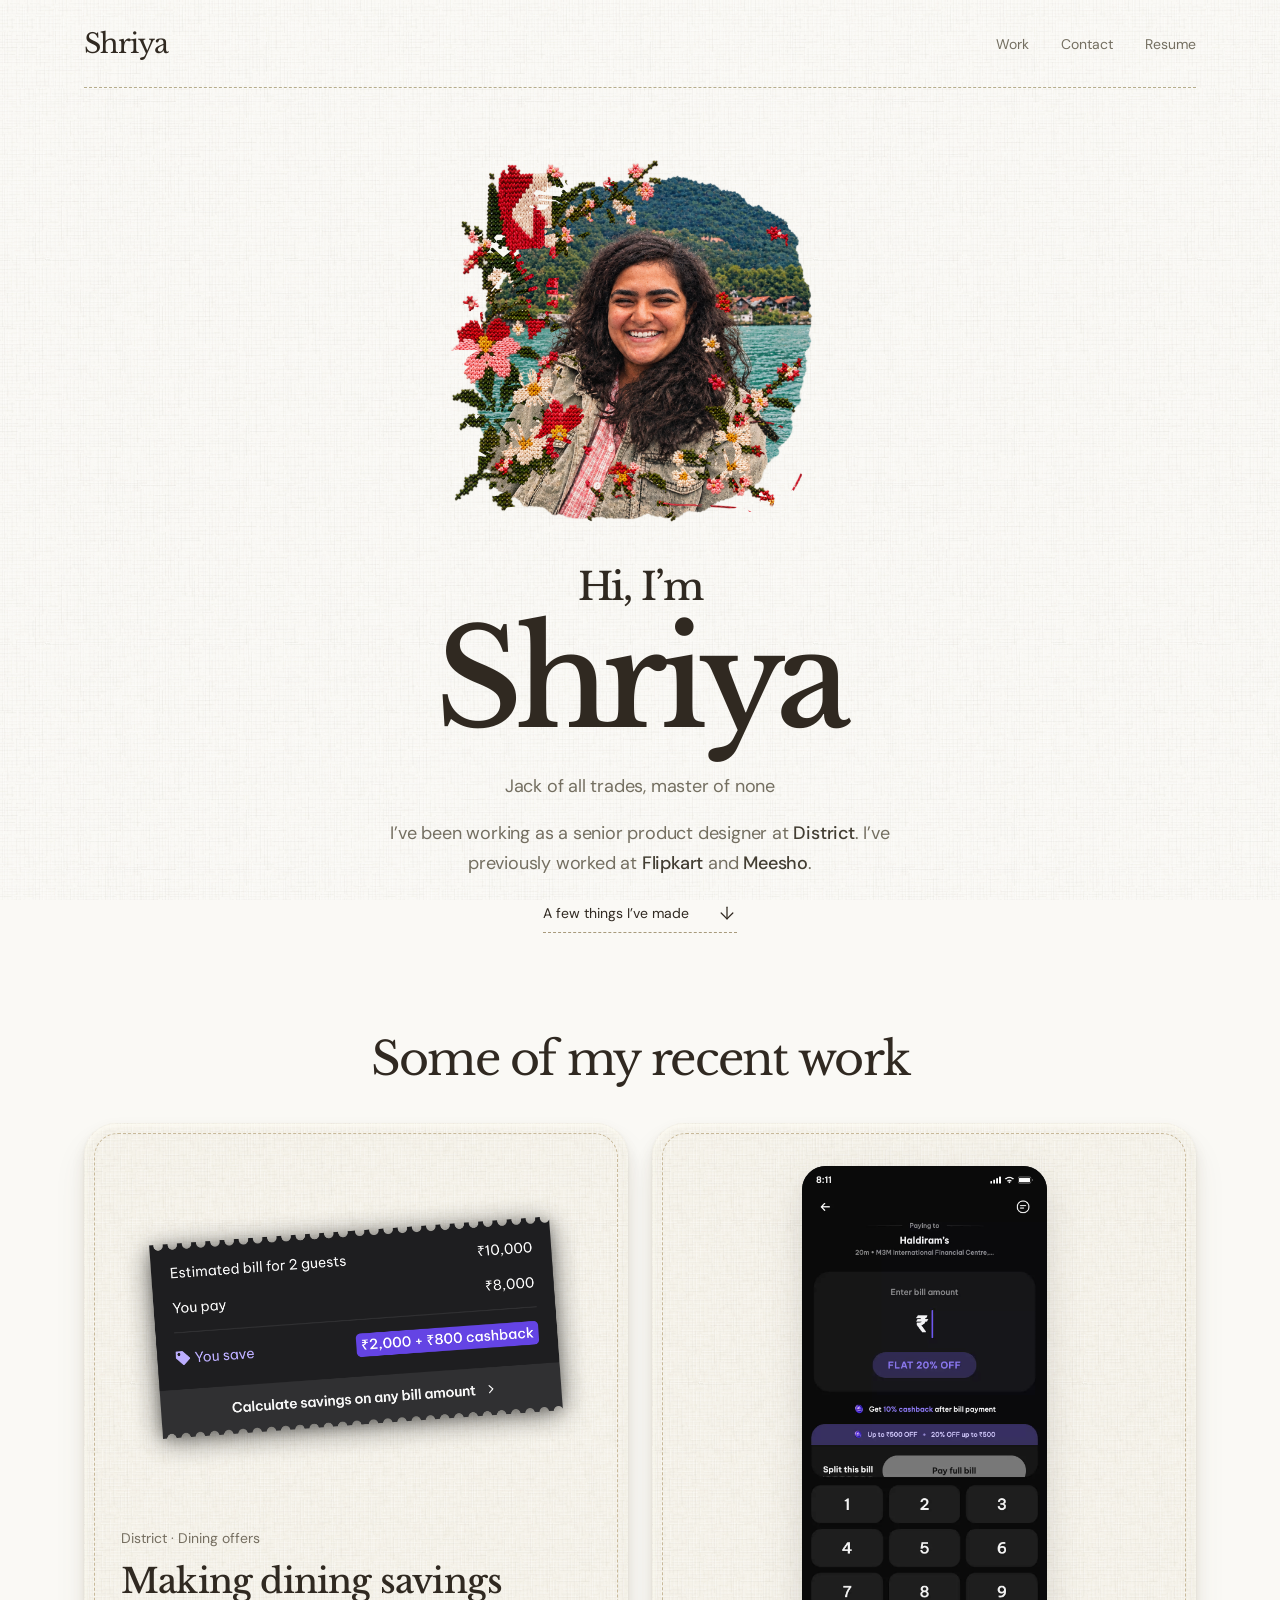
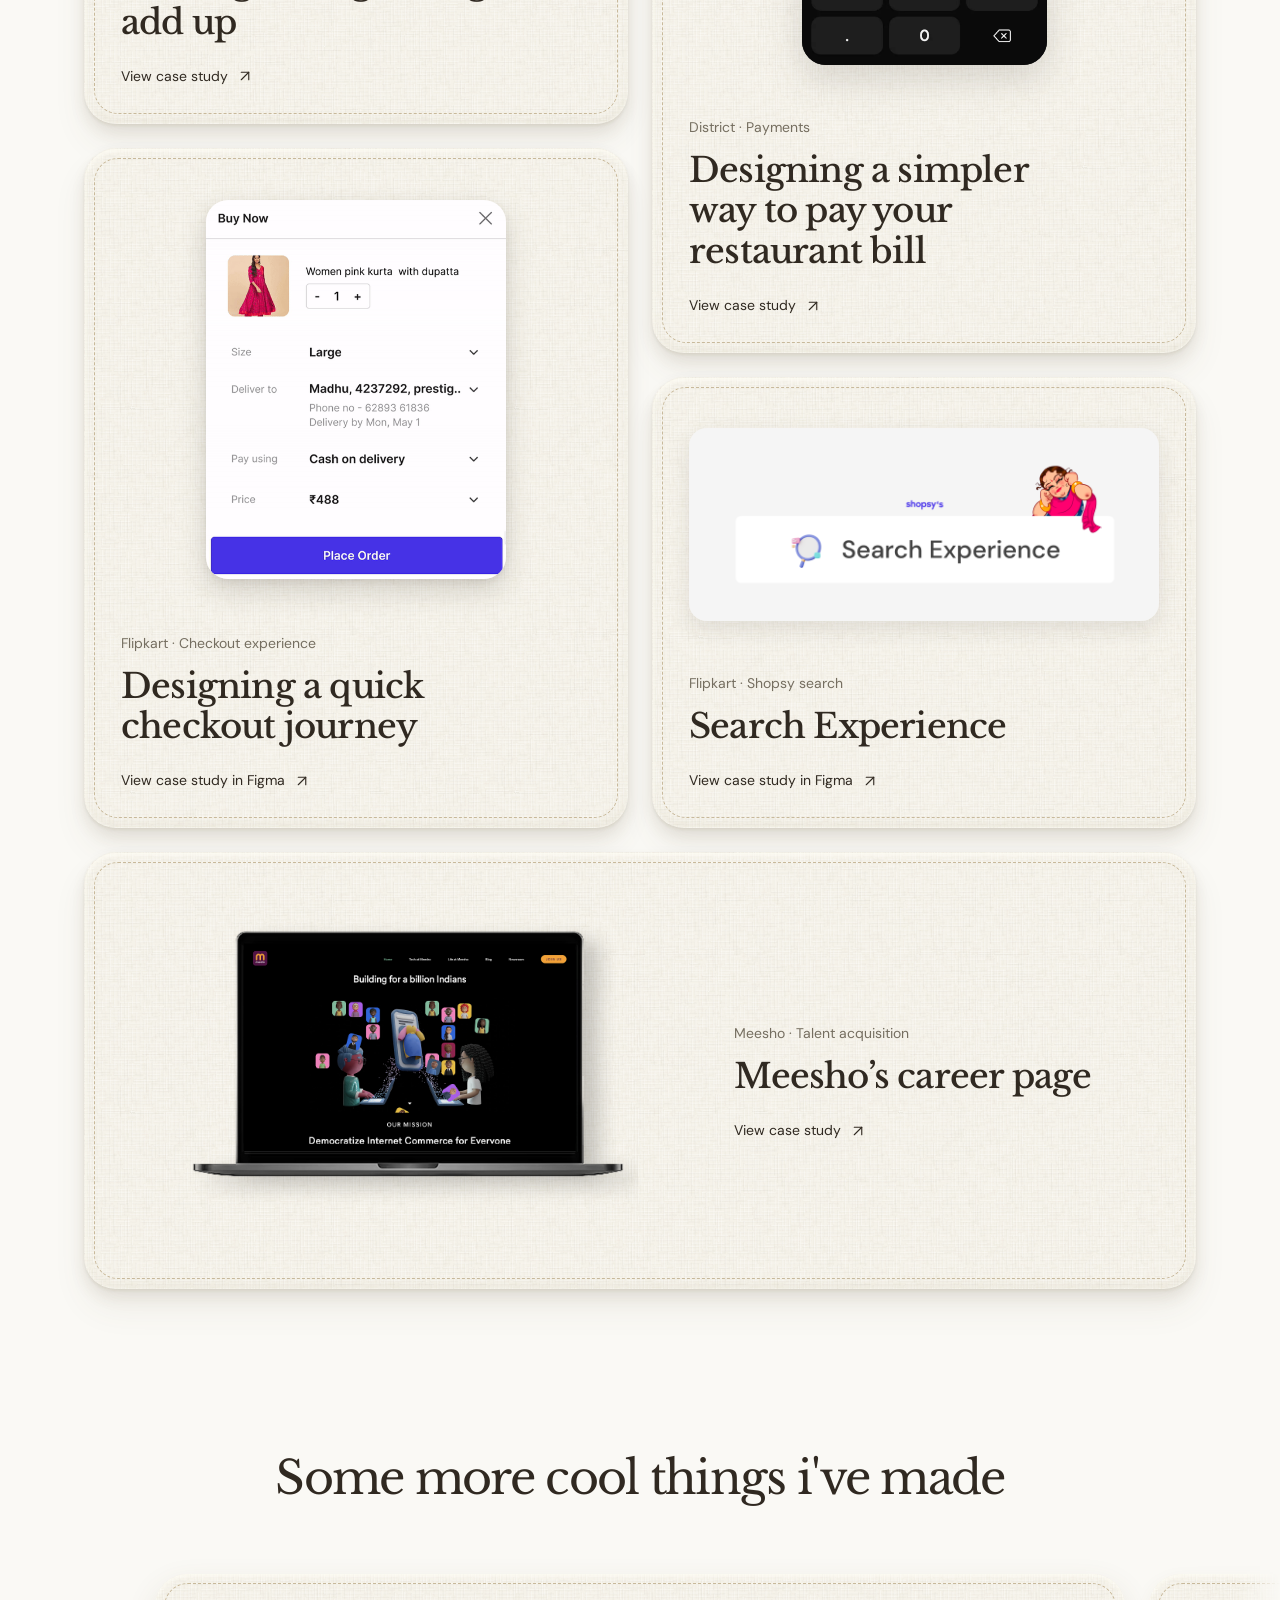
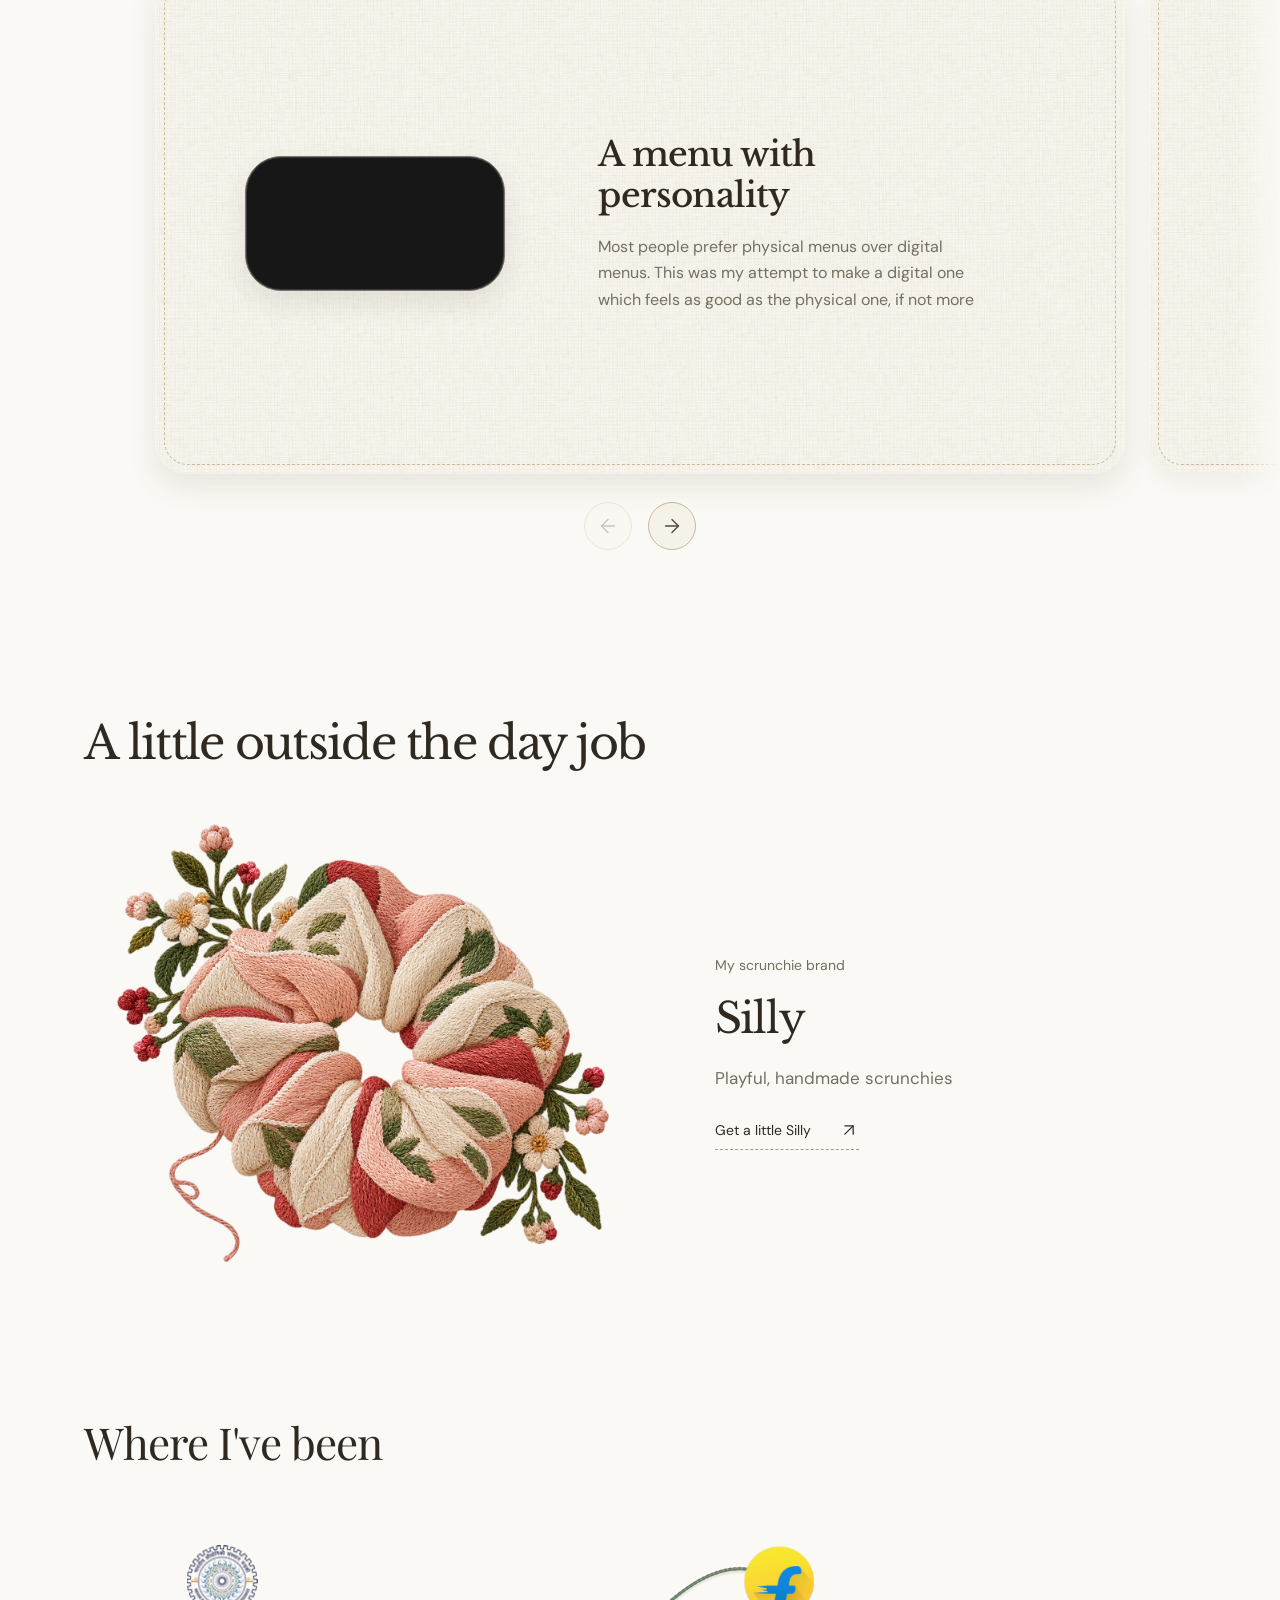
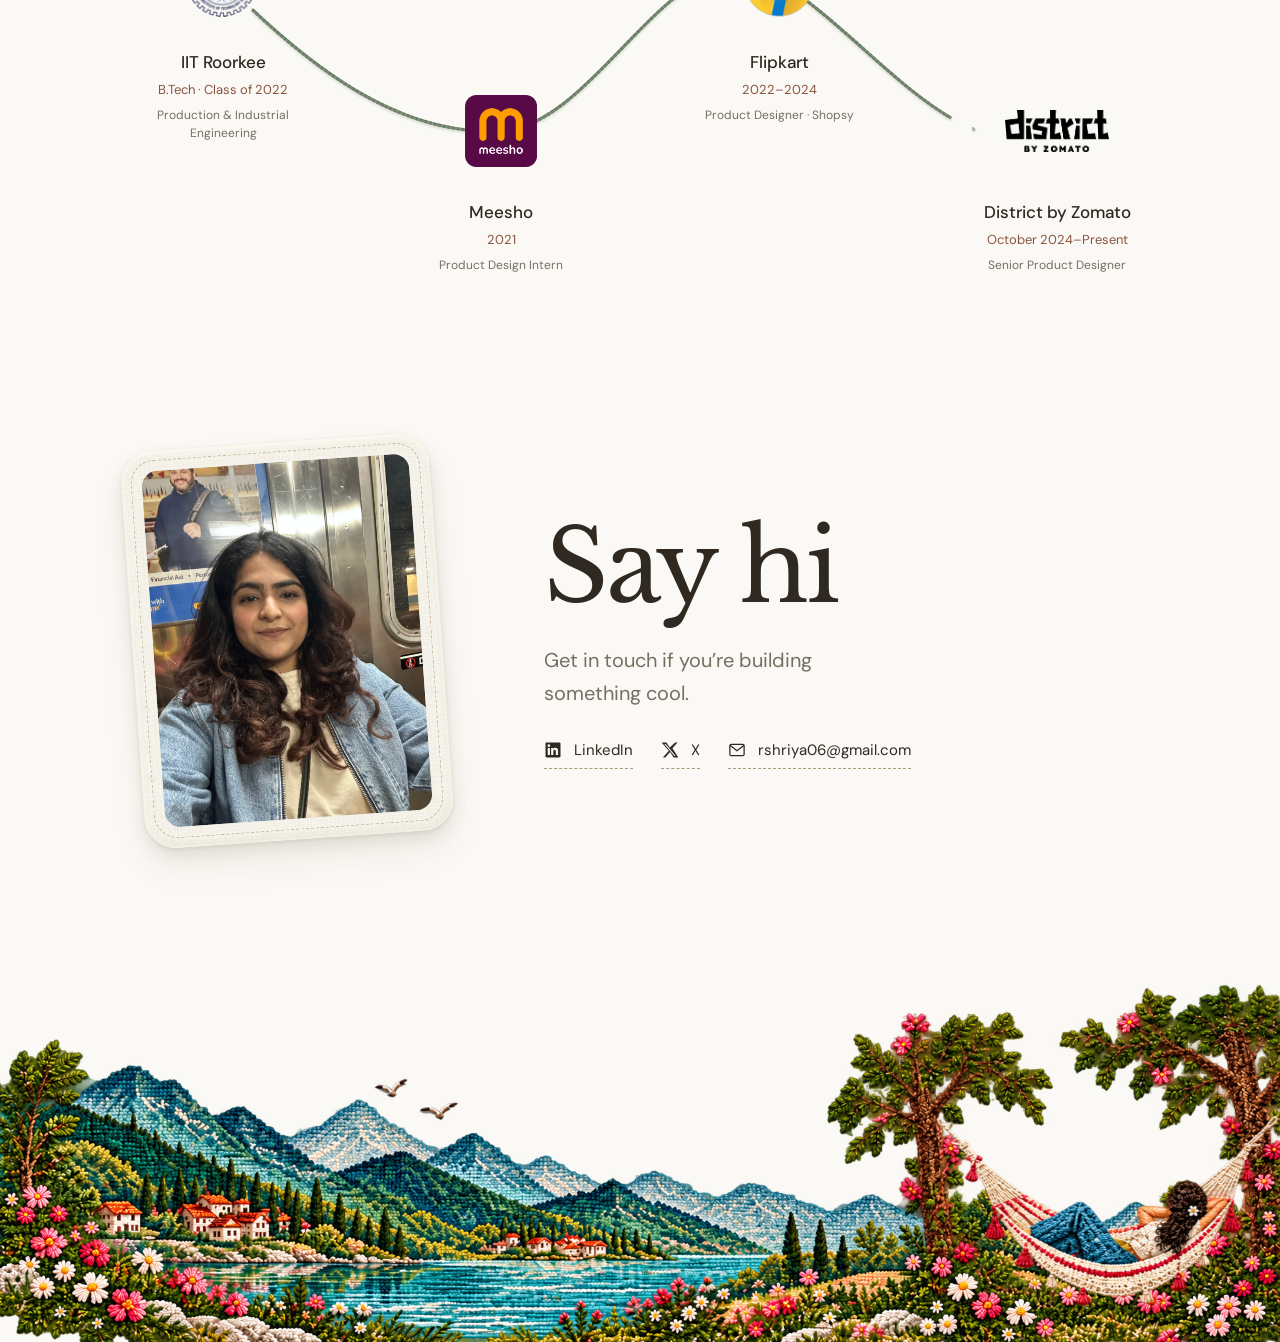
==== commit 5aee51a4: "Hide playback controls on exploration video previews" ====
--- a/index.html
+++ b/index.html
@@ -37,4 +37,4 @@
 	animation-duration: 180ms;
 	animation-timing-function: cubic-bezier(0.76, 0, 0.24, 1);
 	animation-fill-mode: both;
-	animation-name: astroFadeIn; }</style></head> <body> <script type="module">function n(){const e=document.querySelector(".footer-landscape-wrap");if(!e||e.dataset.swing)return;e.dataset.swing="true";const t=new IntersectionObserver(r=>{e.toggleAttribute("data-in-view",r[0].isIntersecting)});t.observe(e),document.addEventListener("astro:before-swap",()=>t.disconnect(),{once:!0})}n();document.addEventListener("astro:page-load",n);</script> <a class="skip-link" href="#work">Skip to work</a> <header class="site-header"> <nav class="site-nav" aria-label="Main navigation"> <a class="nav-brand" href="/" aria-label="Shriya — home">Shriya</a> <div class="nav-links"> <a href="#work">Work</a> <a href="#contact">Contact</a> <a href="/Shriya-Ramchandani-Resume.pdf" target="_blank" rel="noopener noreferrer">Resume</a> </div> </nav> </header> <main> <section class="intro" id="about" aria-labelledby="intro-title"> <div class="intro-copy"> <h1 id="intro-title"><span>Hi, I’m</span>Shriya</h1> <p>Jack of all trades, master of none</p> <p class="intro-background">I’ve been working as a senior product designer at <strong>District</strong>. I’ve previously worked at <strong>Flipkart</strong> and <strong>Meesho</strong>.</p> <a class="work-link" href="#work">A few things I’ve made <svg xmlns="http://www.w3.org/2000/svg" width="20" height="20" viewBox="0 0 24 24" fill="none" stroke="currentColor" stroke-width="1.5" stroke-linecap="round" stroke-linejoin="round" class="lucide lucide-arrow-down" aria-hidden="true"><path d="M12 5v14"></path><path d="m19 12-7 7-7-7"></path></svg></a> </div> <div class="portrait-wrap"> <style>astro-island,astro-slot,astro-static-slot{display:contents}</style><script>(()=>{var e=async t=>{await(await t())()};(self.Astro||(self.Astro={})).load=e;window.dispatchEvent(new Event("astro:load"));})();</script><script>(()=>{var A=Object.defineProperty;var g=(i,o,a)=>o in i?A(i,o,{enumerable:!0,configurable:!0,writable:!0,value:a}):i[o]=a;var d=(i,o,a)=>g(i,typeof o!="symbol"?o+"":o,a);{let i={0:t=>m(t),1:t=>a(t),2:t=>new RegExp(t),3:t=>new Date(t),4:t=>new Map(a(t)),5:t=>new Set(a(t)),6:t=>BigInt(t),7:t=>new URL(t),8:t=>new Uint8Array(t),9:t=>new Uint16Array(t),10:t=>new Uint32Array(t),11:t=>1/0*t},o=t=>{let[l,e]=t;return l in i?i[l](e):void 0},a=t=>t.map(o),m=t=>typeof t!="object"||t===null?t:Object.fromEntries(Object.entries(t).map(([l,e])=>[l,o(e)]));class y extends HTMLElement{constructor(){super(...arguments);d(this,"Component");d(this,"hydrator");d(this,"hydrate",async()=>{var b;if(!this.hydrator||!this.isConnected)return;let e=(b=this.parentElement)==null?void 0:b.closest("astro-island[ssr]");if(e){e.addEventListener("astro:hydrate",this.hydrate,{once:!0});return}let c=this.querySelectorAll("astro-slot"),n={},h=this.querySelectorAll("template[data-astro-template]");for(let r of h){let s=r.closest(this.tagName);s!=null&&s.isSameNode(this)&&(n[r.getAttribute("data-astro-template")||"default"]=r.innerHTML,r.remove())}for(let r of c){let s=r.closest(this.tagName);s!=null&&s.isSameNode(this)&&(n[r.getAttribute("name")||"default"]=r.innerHTML)}let p;try{p=this.hasAttribute("props")?m(JSON.parse(this.getAttribute("props"))):{}}catch(r){let s=this.getAttribute("component-url")||"<unknown>",v=this.getAttribute("component-export");throw v&&(s+=` (export ${v})`),console.error(`[hydrate] Error parsing props for component ${s}`,this.getAttribute("props"),r),r}let u;await this.hydrator(this)(this.Component,p,n,{client:this.getAttribute("client")}),this.removeAttribute("ssr"),this.dispatchEvent(new CustomEvent("astro:hydrate"))});d(this,"unmount",()=>{this.isConnected||this.dispatchEvent(new CustomEvent("astro:unmount"))})}disconnectedCallback(){document.removeEventListener("astro:after-swap",this.unmount),document.addEventListener("astro:after-swap",this.unmount,{once:!0})}connectedCallback(){if(!this.hasAttribute("await-children")||document.readyState==="interactive"||document.readyState==="complete")this.childrenConnectedCallback();else{let e=()=>{document.removeEventListener("DOMContentLoaded",e),c.disconnect(),this.childrenConnectedCallback()},c=new MutationObserver(()=>{var n;((n=this.lastChild)==null?void 0:n.nodeType)===Node.COMMENT_NODE&&this.lastChild.nodeValue==="astro:end"&&(this.lastChild.remove(),e())});c.observe(this,{childList:!0}),document.addEventListener("DOMContentLoaded",e)}}async childrenConnectedCallback(){let e=this.getAttribute("before-hydration-url");e&&await import(e),this.start()}async start(){let e=JSON.parse(this.getAttribute("opts")),c=this.getAttribute("client");if(Astro[c]===void 0){window.addEventListener(`astro:${c}`,()=>this.start(),{once:!0});return}try{await Astro[c](async()=>{let n=this.getAttribute("renderer-url"),[h,{default:p}]=await Promise.all([import(this.getAttribute("component-url")),n?import(n):()=>()=>{}]),u=this.getAttribute("component-export")||"default";if(!u.includes("."))this.Component=h[u];else{this.Component=h;for(let f of u.split("."))this.Component=this.Component[f]}return this.hydrator=p,this.hydrate},e,this)}catch(n){console.error(`[astro-island] Error hydrating ${this.getAttribute("component-url")}`,n)}}attributeChangedCallback(){this.hydrate()}}d(y,"observedAttributes",["props"]),customElements.get("astro-island")||customElements.define("astro-island",y)}})();</script><astro-island uid="ZKDRXI" prefix="r10" component-url="/_astro/StitchingPortrait.X7NgNdCc.js" component-export="default" renderer-url="/_astro/client.LGetASx6.js" props="{}" ssr client="load" opts="{&quot;name&quot;:&quot;StitchingPortrait&quot;,&quot;value&quot;:true}" await-children><div class="stitching-portrait"><svg class="portrait portrait-sewing" viewBox="0 0 1254 1254" role="img" aria-label="Shriya smiling by a lake, with embroidered flowers and leaves gradually appearing from multiple starting points."><defs><mask id="_r10R_0_-reveal" maskUnits="userSpaceOnUse" x="0" y="0" width="1254" height="1254"><g fill="none" stroke="white" stroke-width="12" stroke-linecap="round" stroke-linejoin="round"><path data-revealed="true"></path><path data-revealing="true"></path></g><g fill="none" stroke="white" stroke-width="12" stroke-linecap="round" stroke-linejoin="round"><path data-revealed="true"></path><path data-revealing="true"></path></g><g fill="none" stroke="white" stroke-width="12" stroke-linecap="round" stroke-linejoin="round"><path data-revealed="true"></path><path data-revealing="true"></path></g><g fill="none" stroke="white" stroke-width="12" stroke-linecap="round" stroke-linejoin="round"><path data-revealed="true"></path><path data-revealing="true"></path></g><g fill="none" stroke="white" stroke-width="12" stroke-linecap="round" stroke-linejoin="round"><path data-revealed="true"></path><path data-revealing="true"></path></g><g fill="none" stroke="white" stroke-width="12" stroke-linecap="round" stroke-linejoin="round"><path data-revealed="true"></path><path data-revealing="true"></path></g><g fill="none" stroke="white" stroke-width="12" stroke-linecap="round" stroke-linejoin="round"><path data-revealed="true"></path><path data-revealing="true"></path></g><g fill="none" stroke="white" stroke-width="12" stroke-linecap="round" stroke-linejoin="round"><path data-revealed="true"></path><path data-revealing="true"></path></g><g fill="none" stroke="white" stroke-width="12" stroke-linecap="round" stroke-linejoin="round"><path data-revealed="true"></path><path data-revealing="true"></path></g><g fill="none" stroke="white" stroke-width="12" stroke-linecap="round" stroke-linejoin="round"><path data-revealed="true"></path><path data-revealing="true"></path></g><g fill="none" stroke="white" stroke-width="12" stroke-linecap="round" stroke-linejoin="round"><path data-revealed="true"></path><path data-revealing="true"></path></g><g fill="none" stroke="white" stroke-width="12" stroke-linecap="round" stroke-linejoin="round"><path data-revealed="true"></path><path data-revealing="true"></path></g><g fill="none" stroke="white" stroke-width="12" stroke-linecap="round" stroke-linejoin="round"><path data-revealed="true"></path><path data-revealing="true"></path></g><g fill="none" stroke="white" stroke-width="12" stroke-linecap="round" stroke-linejoin="round"><path data-revealed="true"></path><path data-revealing="true"></path></g><g fill="none" stroke="white" stroke-width="12" stroke-linecap="round" stroke-linejoin="round"><path data-revealed="true"></path><path data-revealing="true"></path></g><g fill="none" stroke="white" stroke-width="12" stroke-linecap="round" stroke-linejoin="round"><path data-revealed="true"></path><path data-revealing="true"></path></g><g fill="none" stroke="white" stroke-width="12" stroke-linecap="round" stroke-linejoin="round"><path data-revealed="true"></path><path data-revealing="true"></path></g><g fill="none" stroke="white" stroke-width="12" stroke-linecap="round" stroke-linejoin="round"><path data-revealed="true"></path><path data-revealing="true"></path></g><g fill="none" stroke="white" stroke-width="12" stroke-linecap="round" stroke-linejoin="round"><path data-revealed="true"></path><path data-revealing="true"></path></g><g fill="none" stroke="white" stroke-width="12" stroke-linecap="round" stroke-linejoin="round"><path data-revealed="true"></path><path data-revealing="true"></path></g><g fill="none" stroke="white" stroke-width="12" stroke-linecap="round" stroke-linejoin="round"><path data-revealed="true"></path><path data-revealing="true"></path></g><g fill="none" stroke="white" stroke-width="12" stroke-linecap="round" stroke-linejoin="round"><path data-revealed="true"></path><path data-revealing="true"></path></g><g fill="none" stroke="white" stroke-width="12" stroke-linecap="round" stroke-linejoin="round"><path data-revealed="true"></path><path data-revealing="true"></path></g><g fill="none" stroke="white" stroke-width="12" stroke-linecap="round" stroke-linejoin="round"><path data-revealed="true"></path><path data-revealing="true"></path></g><g fill="none" stroke="white" stroke-width="12" stroke-linecap="round" stroke-linejoin="round"><path data-revealed="true"></path><path data-revealing="true"></path></g><g fill="none" stroke="white" stroke-width="12" stroke-linecap="round" stroke-linejoin="round"><path data-revealed="true"></path><path data-revealing="true"></path></g><g fill="none" stroke="white" stroke-width="12" stroke-linecap="round" stroke-linejoin="round"><path data-revealed="true"></path><path data-revealing="true"></path></g><g fill="none" stroke="white" stroke-width="12" stroke-linecap="round" stroke-linejoin="round"><path data-revealed="true"></path><path data-revealing="true"></path></g><g fill="none" stroke="white" stroke-width="12" stroke-linecap="round" stroke-linejoin="round"><path data-revealed="true"></path><path data-revealing="true"></path></g><g fill="none" stroke="white" stroke-width="12" stroke-linecap="round" stroke-linejoin="round"><path data-revealed="true"></path><path data-revealing="true"></path></g><g fill="none" stroke="white" stroke-width="12" stroke-linecap="round" stroke-linejoin="round"><path data-revealed="true"></path><path data-revealing="true"></path></g><g fill="none" stroke="white" stroke-width="12" stroke-linecap="round" stroke-linejoin="round"><path data-revealed="true"></path><path data-revealing="true"></path></g><g fill="none" stroke="white" stroke-width="12" stroke-linecap="round" stroke-linejoin="round"><path data-revealed="true"></path><path data-revealing="true"></path></g><g fill="none" stroke="white" stroke-width="12" stroke-linecap="round" stroke-linejoin="round"><path data-revealed="true"></path><path data-revealing="true"></path></g><g fill="none" stroke="white" stroke-width="12" stroke-linecap="round" stroke-linejoin="round"><path data-revealed="true"></path><path data-revealing="true"></path></g><g fill="none" stroke="white" stroke-width="12" stroke-linecap="round" stroke-linejoin="round"><path data-revealed="true"></path><path data-revealing="true"></path></g><g fill="none" stroke="white" stroke-width="12" stroke-linecap="round" stroke-linejoin="round"><path data-revealed="true"></path><path data-revealing="true"></path></g><g fill="none" stroke="white" stroke-width="12" stroke-linecap="round" stroke-linejoin="round"><path data-revealed="true"></path><path data-revealing="true"></path></g><g fill="none" stroke="white" stroke-width="12" stroke-linecap="round" stroke-linejoin="round"><path data-revealed="true"></path><path data-revealing="true"></path></g><g fill="none" stroke="white" stroke-width="12" stroke-linecap="round" stroke-linejoin="round"><path data-revealed="true"></path><path data-revealing="true"></path></g><g fill="none" stroke="white" stroke-width="12" stroke-linecap="round" stroke-linejoin="round"><path data-revealed="true"></path><path data-revealing="true"></path></g><g fill="none" stroke="white" stroke-width="12" stroke-linecap="round" stroke-linejoin="round"><path data-revealed="true"></path><path data-revealing="true"></path></g><g fill="none" stroke="white" stroke-width="12" stroke-linecap="round" stroke-linejoin="round"><path data-revealed="true"></path><path data-revealing="true"></path></g><g fill="none" stroke="white" stroke-width="12" stroke-linecap="round" stroke-linejoin="round"><path data-revealed="true"></path><path data-revealing="true"></path></g><g fill="none" stroke="white" stroke-width="12" stroke-linecap="round" stroke-linejoin="round"><path data-revealed="true"></path><path data-revealing="true"></path></g><g fill="none" stroke="white" stroke-width="12" stroke-linecap="round" stroke-linejoin="round"><path data-revealed="true"></path><path data-revealing="true"></path></g><g fill="none" stroke="white" stroke-width="12" stroke-linecap="round" stroke-linejoin="round"><path data-revealed="true"></path><path data-revealing="true"></path></g><g fill="none" stroke="white" stroke-width="12" stroke-linecap="round" stroke-linejoin="round"><path data-revealed="true"></path><path data-revealing="true"></path></g><g fill="none" stroke="white" stroke-width="12" stroke-linecap="round" stroke-linejoin="round"><path data-revealed="true"></path><path data-revealing="true"></path></g><g fill="none" stroke="white" stroke-width="12" stroke-linecap="round" stroke-linejoin="round"><path data-revealed="true"></path><path data-revealing="true"></path></g><g fill="none" stroke="white" stroke-width="12" stroke-linecap="round" stroke-linejoin="round"><path data-revealed="true"></path><path data-revealing="true"></path></g><g fill="none" stroke="white" stroke-width="12" stroke-linecap="round" stroke-linejoin="round"><path data-revealed="true"></path><path data-revealing="true"></path></g><g fill="none" stroke="white" stroke-width="12" stroke-linecap="round" stroke-linejoin="round"><path data-revealed="true"></path><path data-revealing="true"></path></g><g fill="none" stroke="white" stroke-width="12" stroke-linecap="round" stroke-linejoin="round"><path data-revealed="true"></path><path data-revealing="true"></path></g><g fill="none" stroke="white" stroke-width="12" stroke-linecap="round" stroke-linejoin="round"><path data-revealed="true"></path><path data-revealing="true"></path></g><g fill="none" stroke="white" stroke-width="12" stroke-linecap="round" stroke-linejoin="round"><path data-revealed="true"></path><path data-revealing="true"></path></g><g fill="none" stroke="white" stroke-width="12" stroke-linecap="round" stroke-linejoin="round"><path data-revealed="true"></path><path data-revealing="true"></path></g><g fill="none" stroke="white" stroke-width="12" stroke-linecap="round" stroke-linejoin="round"><path data-revealed="true"></path><path data-revealing="true"></path></g><g fill="none" stroke="white" stroke-width="12" stroke-linecap="round" stroke-linejoin="round"><path data-revealed="true"></path><path data-revealing="true"></path></g><g fill="none" stroke="white" stroke-width="12" stroke-linecap="round" stroke-linejoin="round"><path data-revealed="true"></path><path data-revealing="true"></path></g><g fill="none" stroke="white" stroke-width="12" stroke-linecap="round" stroke-linejoin="round"><path data-revealed="true"></path><path data-revealing="true"></path></g><g fill="none" stroke="white" stroke-width="12" stroke-linecap="round" stroke-linejoin="round"><path data-revealed="true"></path><path data-revealing="true"></path></g><g fill="none" stroke="white" stroke-width="12" stroke-linecap="round" stroke-linejoin="round"><path data-revealed="true"></path><path data-revealing="true"></path></g><g fill="none" stroke="white" stroke-width="12" stroke-linecap="round" stroke-linejoin="round"><path data-revealed="true"></path><path data-revealing="true"></path></g><g fill="none" stroke="white" stroke-width="12" stroke-linecap="round" stroke-linejoin="round"><path data-revealed="true"></path><path data-revealing="true"></path></g><g fill="none" stroke="white" stroke-width="12" stroke-linecap="round" stroke-linejoin="round"><path data-revealed="true"></path><path data-revealing="true"></path></g><g fill="none" stroke="white" stroke-width="12" stroke-linecap="round" stroke-linejoin="round"><path data-revealed="true"></path><path data-revealing="true"></path></g><g fill="none" stroke="white" stroke-width="12" stroke-linecap="round" stroke-linejoin="round"><path data-revealed="true"></path><path data-revealing="true"></path></g><g fill="none" stroke="white" stroke-width="12" stroke-linecap="round" stroke-linejoin="round"><path data-revealed="true"></path><path data-revealing="true"></path></g><g fill="none" stroke="white" stroke-width="12" stroke-linecap="round" stroke-linejoin="round"><path data-revealed="true"></path><path data-revealing="true"></path></g><g fill="none" stroke="white" stroke-width="12" stroke-linecap="round" stroke-linejoin="round"><path data-revealed="true"></path><path data-revealing="true"></path></g><g fill="none" stroke="white" stroke-width="12" stroke-linecap="round" stroke-linejoin="round"><path data-revealed="true"></path><path data-revealing="true"></path></g><g fill="none" stroke="white" stroke-width="12" stroke-linecap="round" stroke-linejoin="round"><path data-revealed="true"></path><path data-revealing="true"></path></g><g fill="none" stroke="white" stroke-width="12" stroke-linecap="round" stroke-linejoin="round"><path data-revealed="true"></path><path data-revealing="true"></path></g><g fill="none" stroke="white" stroke-width="12" stroke-linecap="round" stroke-linejoin="round"><path data-revealed="true"></path><path data-revealing="true"></path></g><g fill="none" stroke="white" stroke-width="12" stroke-linecap="round" stroke-linejoin="round"><path data-revealed="true"></path><path data-revealing="true"></path></g><g fill="none" stroke="white" stroke-width="12" stroke-linecap="round" stroke-linejoin="round"><path data-revealed="true"></path><path data-revealing="true"></path></g><g fill="none" stroke="white" stroke-width="12" stroke-linecap="round" stroke-linejoin="round"><path data-revealed="true"></path><path data-revealing="true"></path></g><g fill="none" stroke="white" stroke-width="12" stroke-linecap="round" stroke-linejoin="round"><path data-revealed="true"></path><path data-revealing="true"></path></g><g fill="none" stroke="white" stroke-width="12" stroke-linecap="round" stroke-linejoin="round"><path data-revealed="true"></path><path data-revealing="true"></path></g><g fill="none" stroke="white" stroke-width="12" stroke-linecap="round" stroke-linejoin="round"><path data-revealed="true"></path><path data-revealing="true"></path></g><g fill="none" stroke="white" stroke-width="12" stroke-linecap="round" stroke-linejoin="round"><path data-revealed="true"></path><path data-revealing="true"></path></g><g fill="none" stroke="white" stroke-width="12" stroke-linecap="round" stroke-linejoin="round"><path data-revealed="true"></path><path data-revealing="true"></path></g><g fill="none" stroke="white" stroke-width="12" stroke-linecap="round" stroke-linejoin="round"><path data-revealed="true"></path><path data-revealing="true"></path></g><g fill="none" stroke="white" stroke-width="12" stroke-linecap="round" stroke-linejoin="round"><path data-revealed="true"></path><path data-revealing="true"></path></g><g fill="none" stroke="white" stroke-width="12" stroke-linecap="round" stroke-linejoin="round"><path data-revealed="true"></path><path data-revealing="true"></path></g><g fill="none" stroke="white" stroke-width="12" stroke-linecap="round" stroke-linejoin="round"><path data-revealed="true"></path><path data-revealing="true"></path></g><g fill="none" stroke="white" stroke-width="12" stroke-linecap="round" stroke-linejoin="round"><path data-revealed="true"></path><path data-revealing="true"></path></g><g fill="none" stroke="white" stroke-width="12" stroke-linecap="round" stroke-linejoin="round"><path data-revealed="true"></path><path data-revealing="true"></path></g><g fill="none" stroke="white" stroke-width="12" stroke-linecap="round" stroke-linejoin="round"><path data-revealed="true"></path><path data-revealing="true"></path></g><g fill="none" stroke="white" stroke-width="12" stroke-linecap="round" stroke-linejoin="round"><path data-revealed="true"></path><path data-revealing="true"></path></g><g fill="none" stroke="white" stroke-width="12" stroke-linecap="round" stroke-linejoin="round"><path data-revealed="true"></path><path data-revealing="true"></path></g><g fill="none" stroke="white" stroke-width="12" stroke-linecap="round" stroke-linejoin="round"><path data-revealed="true"></path><path data-revealing="true"></path></g><g fill="none" stroke="white" stroke-width="12" stroke-linecap="round" stroke-linejoin="round"><path data-revealed="true"></path><path data-revealing="true"></path></g><g fill="none" stroke="white" stroke-width="12" stroke-linecap="round" stroke-linejoin="round"><path data-revealed="true"></path><path data-revealing="true"></path></g><g fill="none" stroke="white" stroke-width="12" stroke-linecap="round" stroke-linejoin="round"><path data-revealed="true"></path><path data-revealing="true"></path></g><g fill="none" stroke="white" stroke-width="12" stroke-linecap="round" stroke-linejoin="round"><path data-revealed="true"></path><path data-revealing="true"></path></g><g fill="none" stroke="white" stroke-width="12" stroke-linecap="round" stroke-linejoin="round"><path data-revealed="true"></path><path data-revealing="true"></path></g><g fill="none" stroke="white" stroke-width="12" stroke-linecap="round" stroke-linejoin="round"><path data-revealed="true"></path><path data-revealing="true"></path></g><g fill="none" stroke="white" stroke-width="12" stroke-linecap="round" stroke-linejoin="round"><path data-revealed="true"></path><path data-revealing="true"></path></g><g fill="none" stroke="white" stroke-width="12" stroke-linecap="round" stroke-linejoin="round"><path data-revealed="true"></path><path data-revealing="true"></path></g><g fill="none" stroke="white" stroke-width="12" stroke-linecap="round" stroke-linejoin="round"><path data-revealed="true"></path><path data-revealing="true"></path></g><g fill="none" stroke="white" stroke-width="12" stroke-linecap="round" stroke-linejoin="round"><path data-revealed="true"></path><path data-revealing="true"></path></g><g fill="none" stroke="white" stroke-width="12" stroke-linecap="round" stroke-linejoin="round"><path data-revealed="true"></path><path data-revealing="true"></path></g><g fill="none" stroke="white" stroke-width="12" stroke-linecap="round" stroke-linejoin="round"><path data-revealed="true"></path><path data-revealing="true"></path></g><g fill="none" stroke="white" stroke-width="12" stroke-linecap="round" stroke-linejoin="round"><path data-revealed="true"></path><path data-revealing="true"></path></g><g fill="none" stroke="white" stroke-width="12" stroke-linecap="round" stroke-linejoin="round"><path data-revealed="true"></path><path data-revealing="true"></path></g><g fill="none" stroke="white" stroke-width="12" stroke-linecap="round" stroke-linejoin="round"><path data-revealed="true"></path><path data-revealing="true"></path></g></mask></defs><image href="/images/hero-portrait-cropped.png" width="1254" height="1254"></image><image href="/images/hero-embroidery-cropped.png" width="1254" height="1254" mask="url(#_r10R_0_-reveal)"></image><image data-finished="true" href="/images/hero-embroidery-cropped.png" width="1254" height="1254" opacity="1"></image></svg></div><!--astro:end--></astro-island> </div> </section> <section class="work" id="work" aria-labelledby="work-title"> <div class="section-heading"><h2 id="work-title">Some of my recent work</h2></div> <div class="work-grid"> <div class="work-column"> <article class="project project-sample"> <a class="work-card" href="/work/sample-bill"> <div class="work-card-visual receipt-visual"> <img class="sample-bill-image" src="/images/sample-bill/portfolio-receipt.png" alt="Sample bill for two guests: an estimated ₹10,000 bill, ₹8,000 to pay, and ₹2,000 savings plus ₹800 cashback." loading="lazy"> </div> <div class="work-card-copy"><span class="project-context">District · Dining offers</span><h3>Making dining savings add up</h3><span class="case-link">View case study <svg xmlns="http://www.w3.org/2000/svg" width="18" height="18" viewBox="0 0 24 24" fill="none" stroke="currentColor" stroke-width="1.5" stroke-linecap="round" stroke-linejoin="round" class="lucide lucide-arrow-up-right" aria-hidden="true"><path d="M7 7h10v10"></path><path d="M7 17 17 7"></path></svg></span></div> </a> </article> <article class="project project-table"> <a class="work-card" href="https://www.figma.com/proto/CQKGKHyh8wRlWF6ojhpxTR/Shriya-Ramchandani---Portfolio?node-id=83-42370&scaling=min-zoom&content-scaling=fixed&page-id=83%3A39373" target="_blank" rel="noopener noreferrer"> <div class="work-card-visual express-checkout-visual"><div class="express-checkout-sheet"><img src="/images/express-checkout-cover.png" alt="Express Checkout Buy Now sheet with size, delivery, payment and order details" loading="lazy"></div></div> <div class="work-card-copy"><span class="project-context">Flipkart · Checkout experience</span><h3>Designing a quick checkout journey</h3><span class="case-link">View case study in Figma <svg xmlns="http://www.w3.org/2000/svg" width="18" height="18" viewBox="0 0 24 24" fill="none" stroke="currentColor" stroke-width="1.5" stroke-linecap="round" stroke-linejoin="round" class="lucide lucide-arrow-up-right" aria-hidden="true"><path d="M7 7h10v10"></path><path d="M7 17 17 7"></path></svg></span></div> </a> </article> </div> <div class="work-column"> <article class="project project-payment"> <a class="work-card" href="/work/payment-flow"> <div class="work-card-visual phone-visual"> <div class="project-media" data-astro-transition-persist="payment-phone" data-astro-transition-scope="astro-5uagdiyi-1"> <div class="phone-screen"><video id="payment-flow-video" width="840" height="1710" loop muted playsinline preload="metadata" poster="/images/payment-flow-dining-poster.png" aria-label="District dining payment prototype"><source src="/videos/payment-flow-dining.webm" type="video/webm"></video></div> </div> </div> <div class="work-card-copy"><span class="project-context">District · Payments</span><h3>Designing a simpler way to pay your restaurant bill</h3><span class="case-link">View case study <svg xmlns="http://www.w3.org/2000/svg" width="18" height="18" viewBox="0 0 24 24" fill="none" stroke="currentColor" stroke-width="1.5" stroke-linecap="round" stroke-linejoin="round" class="lucide lucide-arrow-up-right" aria-hidden="true"><path d="M7 7h10v10"></path><path d="M7 17 17 7"></path></svg></span></div> </a> </article> <article class="project project-search"> <a class="work-card" href="https://www.figma.com/proto/CQKGKHyh8wRlWF6ojhpxTR/Shriya-Ramchandani---Portfolio?node-id=103-38094&scaling=contain&content-scaling=fixed&page-id=103%3A34276" target="_blank" rel="noopener noreferrer"> <div class="work-card-visual search-cover-visual"><img src="/images/search-experience-cover.png" alt="Shopsy’s Search Experience, with a magnifying glass and illustrated shopping character" loading="lazy"></div> <div class="work-card-copy"><span class="project-context">Flipkart · Shopsy search</span><h3>Search Experience</h3><span class="case-link">View case study in Figma <svg xmlns="http://www.w3.org/2000/svg" width="18" height="18" viewBox="0 0 24 24" fill="none" stroke="currentColor" stroke-width="1.5" stroke-linecap="round" stroke-linejoin="round" class="lucide lucide-arrow-up-right" aria-hidden="true"><path d="M7 7h10v10"></path><path d="M7 17 17 7"></path></svg></span></div> </a> </article> </div> <article class="project project-meesho"> <a class="work-card" href="https://paper-starburst-e56.notion.site/The-story-of-Meesho-s-Talent-Acquisition-Website-3d26bbbe01394af19eb1f54a0d23297b" target="_blank" rel="noopener noreferrer"> <div class="work-card-visual meesho-careers-visual"><img class="meesho-careers-image" src="/images/meesho-careers-cover.png" alt="Meesho’s careers website shown on a laptop, featuring the headline Building for a billion Indians." width="1188" height="810" loading="lazy"></div> <div class="work-card-copy"><span class="project-context">Meesho · Talent acquisition</span><h3>Meesho’s career page</h3><span class="case-link">View case study <svg xmlns="http://www.w3.org/2000/svg" width="18" height="18" viewBox="0 0 24 24" fill="none" stroke="currentColor" stroke-width="1.5" stroke-linecap="round" stroke-linejoin="round" class="lucide lucide-arrow-up-right" aria-hidden="true"><path d="M7 7h10v10"></path><path d="M7 17 17 7"></path></svg></span></div> </a> </article> </div> </section> <section class="more-things" id="more-things" aria-labelledby="more-things-title"> <div class="section-heading"><h2 id="more-things-title">Some more cool things i've made</h2></div> <div class="more-things-grid" id="exploration-rail" tabindex="0" role="region" aria-label="Design explorations" aria-roledescription="carousel"> <figure class="more-things-item" style="--experiment-order: 0"> <div class="experiment-iphone"> <video muted loop controls playsinline preload="metadata" aria-label="Experiment 01 — a little idea in motion."> <source src="/videos/more-cool-things-01.mp4" type="video/mp4"> <a href="/videos/more-cool-things-01.mp4">Watch the video</a> </video> </div> <figcaption><button class="experiment-select" type="button" aria-expanded="false"><h3>A menu with personality</h3></button><p>Most people prefer physical menus over digital menus. This was my attempt to make a digital one which feels as good as the physical one, if not more</p></figcaption> </figure> <figure class="more-things-item" style="--experiment-order: 1"> <div class="experiment-iphone"> <video muted loop controls playsinline preload="metadata" aria-label="Bill estimation — an interaction exploration."> <source src="/videos/bill-estimation.mp4" type="video/mp4"> <a href="/videos/bill-estimation.mp4">Watch the video</a> </video> </div> <figcaption><button class="experiment-select" type="button" aria-expanded="false"><h3>Plan your spend</h3></button><p>People might be anxious about overspending at a restaurant. This was a way for them to estimate their bill based on their approximate order or number of people in the group</p></figcaption> </figure> <figure class="more-things-item" style="--experiment-order: 2"> <div class="experiment-iphone"> <video muted loop controls playsinline preload="metadata" aria-label="Experiment 03 — a little idea in motion."> <source src="/videos/more-cool-things-03.mp4" type="video/mp4"> <a href="/videos/more-cool-things-03.mp4">Watch the video</a> </video> </div> <figcaption><button class="experiment-select" type="button" aria-expanded="false"><h3>Bring your friends</h3></button><p>Going out with friends is fun, and the digital experience should feel just as playful. That idea shaped this flow for inviting friends to a table reservation.</p></figcaption> </figure> <figure class="more-things-item" style="--experiment-order: 3"> <div class="experiment-iphone"> <video muted loop controls playsinline preload="metadata" aria-label="Actions — an interaction exploration."> <source src="/videos/actions.mp4" type="video/mp4"> <a href="/videos/actions.mp4">Watch the video</a> </video> </div> <figcaption><button class="experiment-select" type="button" aria-expanded="false"><h3>Little actions</h3></button><p>There were a lot of actions on the restaurant page which needed to be always accessible but also were not important enough to dedicate a lot of space to, this was a way to solve for both</p></figcaption> </figure> <figure class="more-things-item" style="--experiment-order: 4"> <div class="experiment-iphone"> <video muted loop controls playsinline preload="metadata" aria-label="Reviews — an interaction exploration."> <source src="/videos/reviews.mp4" type="video/mp4"> <a href="/videos/reviews.mp4">Watch the video</a> </video> </div> <figcaption><button class="experiment-select" type="button" aria-expanded="false"><h3>Reviews with character</h3></button><p>My attempt to make review cards more interesting and human</p></figcaption> </figure> <figure class="more-things-item" style="--experiment-order: 5"> <div class="experiment-iphone"> <video muted loop controls playsinline preload="metadata" aria-label="Timings — an interaction exploration."> <source src="/videos/timings.mp4" type="video/mp4"> <a href="/videos/timings.mp4">Watch the video</a> </video> </div> <figcaption><button class="experiment-select" type="button" aria-expanded="false"><h3>Opening hours, reimagined</h3></button><p>Restaurant opening hours used to look like an Excel sheet and felt too mechanical. This was my attempt to make that everyday information a little more interesting.</p></figcaption> </figure> </div> <div class="exploration-navigation" role="group" aria-label="Exploration navigation"> <button class="exploration-arrow" data-rail-previous type="button" aria-label="Previous exploration" aria-controls="exploration-rail" disabled> <svg xmlns="http://www.w3.org/2000/svg" width="22" height="22" viewBox="0 0 24 24" fill="none" stroke="currentColor" stroke-width="1.5" stroke-linecap="round" stroke-linejoin="round" class="lucide lucide-arrow-left" aria-hidden="true"><path d="m12 19-7-7 7-7"></path><path d="M19 12H5"></path></svg> </button> <button class="exploration-arrow" data-rail-next type="button" aria-label="Next exploration" aria-controls="exploration-rail"> <svg xmlns="http://www.w3.org/2000/svg" width="22" height="22" viewBox="0 0 24 24" fill="none" stroke="currentColor" stroke-width="1.5" stroke-linecap="round" stroke-linejoin="round" class="lucide lucide-arrow-right" aria-hidden="true"><path d="M5 12h14"></path><path d="m12 5 7 7-7 7"></path></svg> </button> </div> </section> <section class="silly" id="silly" aria-labelledby="silly-title"> <div class="section-heading"><h2 id="silly-title">A little outside the day job</h2></div> <div class="silly-feature"> <div class="silly-gallery"> <img src="/images/embroidered-floral-scrunchie-wreath.png" alt="Embroidered floral scrunchie in pink and cream with green leaves" width="1334" height="1179" loading="lazy"> </div> <div class="silly-copy"> <span class="project-context">My scrunchie brand</span> <h3>Silly</h3> <p>Playful, handmade scrunchies</p> <a class="work-link" href="https://getsilly.in/" target="_blank" rel="noopener noreferrer">Get a little Silly <svg xmlns="http://www.w3.org/2000/svg" width="20" height="20" viewBox="0 0 24 24" fill="none" stroke="currentColor" stroke-width="1.5" stroke-linecap="round" stroke-linejoin="round" class="lucide lucide-arrow-up-right" aria-hidden="true"><path d="M7 7h10v10"></path><path d="M7 17 17 7"></path></svg></a> </div> </div> </section> <section class="career-timeline" aria-labelledby="career-title"> <h2 id="career-title">Where I've been</h2> <div class="career-trail"> <svg class="career-thread career-thread-desktop" viewBox="0 0 1000 390" preserveAspectRatio="none" fill="none" aria-hidden="true"><defs><mask id="career-thread-ends"><path d="M125 70 C205 160 285 225 375 220 S535 5 625 70 S785 260 875 220" pathLength="100" stroke="white" stroke-width="12" stroke-dasharray="90 100" stroke-dashoffset="-5"></path><rect x="800" y="174" width="150" height="92" fill="black"></rect></mask></defs><g mask="url(#career-thread-ends)"><path id="career-stitch" d="M125 70 C205 160 285 225 375 220 S535 5 625 70 S785 260 875 220"></path><use href="#career-stitch" class="thread-highlight"></use><use href="#career-stitch" class="thread-fibres"></use></g></svg> <svg class="career-thread career-thread-mobile" viewBox="0 0 400 680" preserveAspectRatio="none" fill="none" aria-hidden="true"><defs><mask id="career-thread-mobile-ends"><path d="M100 42 C200 -35 390 150 300 207 S5 295 100 372 C175 425 300 470 300 537" pathLength="100" stroke="white" stroke-width="12" stroke-dasharray="100 100" stroke-dashoffset="0"></path></mask></defs><g mask="url(#career-thread-mobile-ends)"><path id="career-stitch-mobile" d="M100 42 C200 -35 390 150 300 207 S5 295 100 372 C175 425 300 470 300 537"></path><use href="#career-stitch-mobile" class="thread-highlight"></use><use href="#career-stitch-mobile" class="thread-fibres"></use></g></svg> <ol class="career-stops"> <li><div class="career-patch"><img src="/images/timeline/iitr.png" alt="IIT Roorkee logo" loading="lazy"></div><h3>IIT Roorkee</h3><p>B.Tech · Class of 2022</p><span>Production &amp; Industrial Engineering</span></li> <li><div class="career-patch"><img src="/images/timeline/meesho.png" alt="Meesho logo" loading="lazy"></div><h3>Meesho</h3><p>2021</p><span>Product Design Intern</span></li> <li><div class="career-patch"><img src="/images/timeline/flipkart.png" alt="Flipkart logo" loading="lazy"></div><h3>Flipkart</h3><p>2022–2024</p><span>Product Designer · Shopsy</span></li> <li><div class="career-patch"><img src="/images/timeline/district.png" alt="District logo" loading="lazy"></div><h3>District by Zomato</h3><p>October 2024–Present</p><span>Senior Product Designer</span></li> </ol> </div> </section> <section class="say-hi" id="contact" aria-labelledby="say-hi-title"> <figure class="say-hi-photo"><img src="/images/say-hi.jpg" alt="Shriya on a train, wearing a denim jacket." width="900" height="1200" loading="lazy"></figure> <div class="say-hi-copy"> <h2 id="say-hi-title">Say hi</h2> <p class="say-hi-message">Get in touch if you’re building something cool.</p> <div class="say-hi-links" aria-label="Contact touchpoints"> <a class="contact-touchpoint" href="https://www.linkedin.com/in/shriya-ramchandani-560643198/" target="_blank" rel="noopener noreferrer" aria-label="Shriya on LinkedIn (opens in a new tab)"><svg viewBox="0 0 24 24" aria-hidden="true"><path fill="currentColor" d="M20.45 2H3.55C2.69 2 2 2.68 2 3.52v16.96c0 .84.69 1.52 1.55 1.52h16.9c.86 0 1.55-.68 1.55-1.52V3.52c0-.84-.69-1.52-1.55-1.52ZM7.93 18.75H4.98V9.2h2.95v9.55ZM6.45 7.9a1.71 1.71 0 1 1 0-3.42 1.71 1.71 0 0 1 0 3.42Zm12.3 10.85H15.8V14.1c0-1.11-.02-2.54-1.55-2.54-1.55 0-1.79 1.21-1.79 2.46v4.73H9.51V9.2h2.83v1.3h.04c.39-.74 1.35-1.52 2.78-1.52 2.98 0 3.59 1.96 3.59 4.51v5.26Z"></path></svg><span>LinkedIn</span></a> <a class="contact-touchpoint" href="https://x.com/shriya06?s=11" target="_blank" rel="noopener noreferrer" aria-label="Shriya on X (opens in a new tab)"><svg viewBox="0 0 24 24" aria-hidden="true"><path fill="currentColor" d="M18.9 2H22l-6.77 7.74L23.2 22h-6.24l-4.89-7.4L5.6 22H2.47l7.98-9.14L.8 2h6.4l4.42 6.76L18.9 2Zm-1.1 18h1.73L6.27 3.89H4.42L17.8 20Z"></path></svg><span>X</span></a> <a class="contact-touchpoint" href="mailto:rshriya06@gmail.com"><svg viewBox="0 0 24 24" fill="none" stroke="currentColor" stroke-width="1.7" stroke-linecap="round" stroke-linejoin="round" aria-hidden="true"><rect x="2.5" y="4.5" width="19" height="15" rx="2"></rect><path d="m3 6 9 7 9-7"></path></svg><span>rshriya06@gmail.com</span></a> </div> </div> </section> <footer class="landscape-footer"> <div class="footer-landscape-wrap"><img class="footer-landscape" src="/images/footer-landscape-background-v2.png" alt="An embroidered lakeside landscape with mountains, flowers, and a woman resting in a hammock." width="2172" height="724" loading="lazy"><img class="hammock-layer" src="/images/footer-hammock-layer.png" alt="" aria-hidden="true" width="2172" height="724" loading="lazy"></div> </footer> </main> <dialog class="video-overlay" aria-label="Expanded video"> <button class="video-overlay-close" type="button" aria-label="Close video">×</button> <div class="experiment-iphone video-overlay-phone"><video controls playsinline loop muted></video></div> </dialog> <script type="module" src="/_astro/index.astro_astro_type_script_index_0_lang.qD0eU3nM.js"></script> </body> </html>+	animation-name: astroFadeIn; }</style></head> <body> <script type="module">function n(){const e=document.querySelector(".footer-landscape-wrap");if(!e||e.dataset.swing)return;e.dataset.swing="true";const t=new IntersectionObserver(r=>{e.toggleAttribute("data-in-view",r[0].isIntersecting)});t.observe(e),document.addEventListener("astro:before-swap",()=>t.disconnect(),{once:!0})}n();document.addEventListener("astro:page-load",n);</script> <a class="skip-link" href="#work">Skip to work</a> <header class="site-header"> <nav class="site-nav" aria-label="Main navigation"> <a class="nav-brand" href="/" aria-label="Shriya — home">Shriya</a> <div class="nav-links"> <a href="#work">Work</a> <a href="#contact">Contact</a> <a href="/Shriya-Ramchandani-Resume.pdf" target="_blank" rel="noopener noreferrer">Resume</a> </div> </nav> </header> <main> <section class="intro" id="about" aria-labelledby="intro-title"> <div class="intro-copy"> <h1 id="intro-title"><span>Hi, I’m</span>Shriya</h1> <p>Jack of all trades, master of none</p> <p class="intro-background">I’ve been working as a senior product designer at <strong>District</strong>. I’ve previously worked at <strong>Flipkart</strong> and <strong>Meesho</strong>.</p> <a class="work-link" href="#work">A few things I’ve made <svg xmlns="http://www.w3.org/2000/svg" width="20" height="20" viewBox="0 0 24 24" fill="none" stroke="currentColor" stroke-width="1.5" stroke-linecap="round" stroke-linejoin="round" class="lucide lucide-arrow-down" aria-hidden="true"><path d="M12 5v14"></path><path d="m19 12-7 7-7-7"></path></svg></a> </div> <div class="portrait-wrap"> <style>astro-island,astro-slot,astro-static-slot{display:contents}</style><script>(()=>{var e=async t=>{await(await t())()};(self.Astro||(self.Astro={})).load=e;window.dispatchEvent(new Event("astro:load"));})();</script><script>(()=>{var A=Object.defineProperty;var g=(i,o,a)=>o in i?A(i,o,{enumerable:!0,configurable:!0,writable:!0,value:a}):i[o]=a;var d=(i,o,a)=>g(i,typeof o!="symbol"?o+"":o,a);{let i={0:t=>m(t),1:t=>a(t),2:t=>new RegExp(t),3:t=>new Date(t),4:t=>new Map(a(t)),5:t=>new Set(a(t)),6:t=>BigInt(t),7:t=>new URL(t),8:t=>new Uint8Array(t),9:t=>new Uint16Array(t),10:t=>new Uint32Array(t),11:t=>1/0*t},o=t=>{let[l,e]=t;return l in i?i[l](e):void 0},a=t=>t.map(o),m=t=>typeof t!="object"||t===null?t:Object.fromEntries(Object.entries(t).map(([l,e])=>[l,o(e)]));class y extends HTMLElement{constructor(){super(...arguments);d(this,"Component");d(this,"hydrator");d(this,"hydrate",async()=>{var b;if(!this.hydrator||!this.isConnected)return;let e=(b=this.parentElement)==null?void 0:b.closest("astro-island[ssr]");if(e){e.addEventListener("astro:hydrate",this.hydrate,{once:!0});return}let c=this.querySelectorAll("astro-slot"),n={},h=this.querySelectorAll("template[data-astro-template]");for(let r of h){let s=r.closest(this.tagName);s!=null&&s.isSameNode(this)&&(n[r.getAttribute("data-astro-template")||"default"]=r.innerHTML,r.remove())}for(let r of c){let s=r.closest(this.tagName);s!=null&&s.isSameNode(this)&&(n[r.getAttribute("name")||"default"]=r.innerHTML)}let p;try{p=this.hasAttribute("props")?m(JSON.parse(this.getAttribute("props"))):{}}catch(r){let s=this.getAttribute("component-url")||"<unknown>",v=this.getAttribute("component-export");throw v&&(s+=` (export ${v})`),console.error(`[hydrate] Error parsing props for component ${s}`,this.getAttribute("props"),r),r}let u;await this.hydrator(this)(this.Component,p,n,{client:this.getAttribute("client")}),this.removeAttribute("ssr"),this.dispatchEvent(new CustomEvent("astro:hydrate"))});d(this,"unmount",()=>{this.isConnected||this.dispatchEvent(new CustomEvent("astro:unmount"))})}disconnectedCallback(){document.removeEventListener("astro:after-swap",this.unmount),document.addEventListener("astro:after-swap",this.unmount,{once:!0})}connectedCallback(){if(!this.hasAttribute("await-children")||document.readyState==="interactive"||document.readyState==="complete")this.childrenConnectedCallback();else{let e=()=>{document.removeEventListener("DOMContentLoaded",e),c.disconnect(),this.childrenConnectedCallback()},c=new MutationObserver(()=>{var n;((n=this.lastChild)==null?void 0:n.nodeType)===Node.COMMENT_NODE&&this.lastChild.nodeValue==="astro:end"&&(this.lastChild.remove(),e())});c.observe(this,{childList:!0}),document.addEventListener("DOMContentLoaded",e)}}async childrenConnectedCallback(){let e=this.getAttribute("before-hydration-url");e&&await import(e),this.start()}async start(){let e=JSON.parse(this.getAttribute("opts")),c=this.getAttribute("client");if(Astro[c]===void 0){window.addEventListener(`astro:${c}`,()=>this.start(),{once:!0});return}try{await Astro[c](async()=>{let n=this.getAttribute("renderer-url"),[h,{default:p}]=await Promise.all([import(this.getAttribute("component-url")),n?import(n):()=>()=>{}]),u=this.getAttribute("component-export")||"default";if(!u.includes("."))this.Component=h[u];else{this.Component=h;for(let f of u.split("."))this.Component=this.Component[f]}return this.hydrator=p,this.hydrate},e,this)}catch(n){console.error(`[astro-island] Error hydrating ${this.getAttribute("component-url")}`,n)}}attributeChangedCallback(){this.hydrate()}}d(y,"observedAttributes",["props"]),customElements.get("astro-island")||customElements.define("astro-island",y)}})();</script><astro-island uid="ZKDRXI" prefix="r10" component-url="/_astro/StitchingPortrait.X7NgNdCc.js" component-export="default" renderer-url="/_astro/client.LGetASx6.js" props="{}" ssr client="load" opts="{&quot;name&quot;:&quot;StitchingPortrait&quot;,&quot;value&quot;:true}" await-children><div class="stitching-portrait"><svg class="portrait portrait-sewing" viewBox="0 0 1254 1254" role="img" aria-label="Shriya smiling by a lake, with embroidered flowers and leaves gradually appearing from multiple starting points."><defs><mask id="_r10R_0_-reveal" maskUnits="userSpaceOnUse" x="0" y="0" width="1254" height="1254"><g fill="none" stroke="white" stroke-width="12" stroke-linecap="round" stroke-linejoin="round"><path data-revealed="true"></path><path data-revealing="true"></path></g><g fill="none" stroke="white" stroke-width="12" stroke-linecap="round" stroke-linejoin="round"><path data-revealed="true"></path><path data-revealing="true"></path></g><g fill="none" stroke="white" stroke-width="12" stroke-linecap="round" stroke-linejoin="round"><path data-revealed="true"></path><path data-revealing="true"></path></g><g fill="none" stroke="white" stroke-width="12" stroke-linecap="round" stroke-linejoin="round"><path data-revealed="true"></path><path data-revealing="true"></path></g><g fill="none" stroke="white" stroke-width="12" stroke-linecap="round" stroke-linejoin="round"><path data-revealed="true"></path><path data-revealing="true"></path></g><g fill="none" stroke="white" stroke-width="12" stroke-linecap="round" stroke-linejoin="round"><path data-revealed="true"></path><path data-revealing="true"></path></g><g fill="none" stroke="white" stroke-width="12" stroke-linecap="round" stroke-linejoin="round"><path data-revealed="true"></path><path data-revealing="true"></path></g><g fill="none" stroke="white" stroke-width="12" stroke-linecap="round" stroke-linejoin="round"><path data-revealed="true"></path><path data-revealing="true"></path></g><g fill="none" stroke="white" stroke-width="12" stroke-linecap="round" stroke-linejoin="round"><path data-revealed="true"></path><path data-revealing="true"></path></g><g fill="none" stroke="white" stroke-width="12" stroke-linecap="round" stroke-linejoin="round"><path data-revealed="true"></path><path data-revealing="true"></path></g><g fill="none" stroke="white" stroke-width="12" stroke-linecap="round" stroke-linejoin="round"><path data-revealed="true"></path><path data-revealing="true"></path></g><g fill="none" stroke="white" stroke-width="12" stroke-linecap="round" stroke-linejoin="round"><path data-revealed="true"></path><path data-revealing="true"></path></g><g fill="none" stroke="white" stroke-width="12" stroke-linecap="round" stroke-linejoin="round"><path data-revealed="true"></path><path data-revealing="true"></path></g><g fill="none" stroke="white" stroke-width="12" stroke-linecap="round" stroke-linejoin="round"><path data-revealed="true"></path><path data-revealing="true"></path></g><g fill="none" stroke="white" stroke-width="12" stroke-linecap="round" stroke-linejoin="round"><path data-revealed="true"></path><path data-revealing="true"></path></g><g fill="none" stroke="white" stroke-width="12" stroke-linecap="round" stroke-linejoin="round"><path data-revealed="true"></path><path data-revealing="true"></path></g><g fill="none" stroke="white" stroke-width="12" stroke-linecap="round" stroke-linejoin="round"><path data-revealed="true"></path><path data-revealing="true"></path></g><g fill="none" stroke="white" stroke-width="12" stroke-linecap="round" stroke-linejoin="round"><path data-revealed="true"></path><path data-revealing="true"></path></g><g fill="none" stroke="white" stroke-width="12" stroke-linecap="round" stroke-linejoin="round"><path data-revealed="true"></path><path data-revealing="true"></path></g><g fill="none" stroke="white" stroke-width="12" stroke-linecap="round" stroke-linejoin="round"><path data-revealed="true"></path><path data-revealing="true"></path></g><g fill="none" stroke="white" stroke-width="12" stroke-linecap="round" stroke-linejoin="round"><path data-revealed="true"></path><path data-revealing="true"></path></g><g fill="none" stroke="white" stroke-width="12" stroke-linecap="round" stroke-linejoin="round"><path data-revealed="true"></path><path data-revealing="true"></path></g><g fill="none" stroke="white" stroke-width="12" stroke-linecap="round" stroke-linejoin="round"><path data-revealed="true"></path><path data-revealing="true"></path></g><g fill="none" stroke="white" stroke-width="12" stroke-linecap="round" stroke-linejoin="round"><path data-revealed="true"></path><path data-revealing="true"></path></g><g fill="none" stroke="white" stroke-width="12" stroke-linecap="round" stroke-linejoin="round"><path data-revealed="true"></path><path data-revealing="true"></path></g><g fill="none" stroke="white" stroke-width="12" stroke-linecap="round" stroke-linejoin="round"><path data-revealed="true"></path><path data-revealing="true"></path></g><g fill="none" stroke="white" stroke-width="12" stroke-linecap="round" stroke-linejoin="round"><path data-revealed="true"></path><path data-revealing="true"></path></g><g fill="none" stroke="white" stroke-width="12" stroke-linecap="round" stroke-linejoin="round"><path data-revealed="true"></path><path data-revealing="true"></path></g><g fill="none" stroke="white" stroke-width="12" stroke-linecap="round" stroke-linejoin="round"><path data-revealed="true"></path><path data-revealing="true"></path></g><g fill="none" stroke="white" stroke-width="12" stroke-linecap="round" stroke-linejoin="round"><path data-revealed="true"></path><path data-revealing="true"></path></g><g fill="none" stroke="white" stroke-width="12" stroke-linecap="round" stroke-linejoin="round"><path data-revealed="true"></path><path data-revealing="true"></path></g><g fill="none" stroke="white" stroke-width="12" stroke-linecap="round" stroke-linejoin="round"><path data-revealed="true"></path><path data-revealing="true"></path></g><g fill="none" stroke="white" stroke-width="12" stroke-linecap="round" stroke-linejoin="round"><path data-revealed="true"></path><path data-revealing="true"></path></g><g fill="none" stroke="white" stroke-width="12" stroke-linecap="round" stroke-linejoin="round"><path data-revealed="true"></path><path data-revealing="true"></path></g><g fill="none" stroke="white" stroke-width="12" stroke-linecap="round" stroke-linejoin="round"><path data-revealed="true"></path><path data-revealing="true"></path></g><g fill="none" stroke="white" stroke-width="12" stroke-linecap="round" stroke-linejoin="round"><path data-revealed="true"></path><path data-revealing="true"></path></g><g fill="none" stroke="white" stroke-width="12" stroke-linecap="round" stroke-linejoin="round"><path data-revealed="true"></path><path data-revealing="true"></path></g><g fill="none" stroke="white" stroke-width="12" stroke-linecap="round" stroke-linejoin="round"><path data-revealed="true"></path><path data-revealing="true"></path></g><g fill="none" stroke="white" stroke-width="12" stroke-linecap="round" stroke-linejoin="round"><path data-revealed="true"></path><path data-revealing="true"></path></g><g fill="none" stroke="white" stroke-width="12" stroke-linecap="round" stroke-linejoin="round"><path data-revealed="true"></path><path data-revealing="true"></path></g><g fill="none" stroke="white" stroke-width="12" stroke-linecap="round" stroke-linejoin="round"><path data-revealed="true"></path><path data-revealing="true"></path></g><g fill="none" stroke="white" stroke-width="12" stroke-linecap="round" stroke-linejoin="round"><path data-revealed="true"></path><path data-revealing="true"></path></g><g fill="none" stroke="white" stroke-width="12" stroke-linecap="round" stroke-linejoin="round"><path data-revealed="true"></path><path data-revealing="true"></path></g><g fill="none" stroke="white" stroke-width="12" stroke-linecap="round" stroke-linejoin="round"><path data-revealed="true"></path><path data-revealing="true"></path></g><g fill="none" stroke="white" stroke-width="12" stroke-linecap="round" stroke-linejoin="round"><path data-revealed="true"></path><path data-revealing="true"></path></g><g fill="none" stroke="white" stroke-width="12" stroke-linecap="round" stroke-linejoin="round"><path data-revealed="true"></path><path data-revealing="true"></path></g><g fill="none" stroke="white" stroke-width="12" stroke-linecap="round" stroke-linejoin="round"><path data-revealed="true"></path><path data-revealing="true"></path></g><g fill="none" stroke="white" stroke-width="12" stroke-linecap="round" stroke-linejoin="round"><path data-revealed="true"></path><path data-revealing="true"></path></g><g fill="none" stroke="white" stroke-width="12" stroke-linecap="round" stroke-linejoin="round"><path data-revealed="true"></path><path data-revealing="true"></path></g><g fill="none" stroke="white" stroke-width="12" stroke-linecap="round" stroke-linejoin="round"><path data-revealed="true"></path><path data-revealing="true"></path></g><g fill="none" stroke="white" stroke-width="12" stroke-linecap="round" stroke-linejoin="round"><path data-revealed="true"></path><path data-revealing="true"></path></g><g fill="none" stroke="white" stroke-width="12" stroke-linecap="round" stroke-linejoin="round"><path data-revealed="true"></path><path data-revealing="true"></path></g><g fill="none" stroke="white" stroke-width="12" stroke-linecap="round" stroke-linejoin="round"><path data-revealed="true"></path><path data-revealing="true"></path></g><g fill="none" stroke="white" stroke-width="12" stroke-linecap="round" stroke-linejoin="round"><path data-revealed="true"></path><path data-revealing="true"></path></g><g fill="none" stroke="white" stroke-width="12" stroke-linecap="round" stroke-linejoin="round"><path data-revealed="true"></path><path data-revealing="true"></path></g><g fill="none" stroke="white" stroke-width="12" stroke-linecap="round" stroke-linejoin="round"><path data-revealed="true"></path><path data-revealing="true"></path></g><g fill="none" stroke="white" stroke-width="12" stroke-linecap="round" stroke-linejoin="round"><path data-revealed="true"></path><path data-revealing="true"></path></g><g fill="none" stroke="white" stroke-width="12" stroke-linecap="round" stroke-linejoin="round"><path data-revealed="true"></path><path data-revealing="true"></path></g><g fill="none" stroke="white" stroke-width="12" stroke-linecap="round" stroke-linejoin="round"><path data-revealed="true"></path><path data-revealing="true"></path></g><g fill="none" stroke="white" stroke-width="12" stroke-linecap="round" stroke-linejoin="round"><path data-revealed="true"></path><path data-revealing="true"></path></g><g fill="none" stroke="white" stroke-width="12" stroke-linecap="round" stroke-linejoin="round"><path data-revealed="true"></path><path data-revealing="true"></path></g><g fill="none" stroke="white" stroke-width="12" stroke-linecap="round" stroke-linejoin="round"><path data-revealed="true"></path><path data-revealing="true"></path></g><g fill="none" stroke="white" stroke-width="12" stroke-linecap="round" stroke-linejoin="round"><path data-revealed="true"></path><path data-revealing="true"></path></g><g fill="none" stroke="white" stroke-width="12" stroke-linecap="round" stroke-linejoin="round"><path data-revealed="true"></path><path data-revealing="true"></path></g><g fill="none" stroke="white" stroke-width="12" stroke-linecap="round" stroke-linejoin="round"><path data-revealed="true"></path><path data-revealing="true"></path></g><g fill="none" stroke="white" stroke-width="12" stroke-linecap="round" stroke-linejoin="round"><path data-revealed="true"></path><path data-revealing="true"></path></g><g fill="none" stroke="white" stroke-width="12" stroke-linecap="round" stroke-linejoin="round"><path data-revealed="true"></path><path data-revealing="true"></path></g><g fill="none" stroke="white" stroke-width="12" stroke-linecap="round" stroke-linejoin="round"><path data-revealed="true"></path><path data-revealing="true"></path></g><g fill="none" stroke="white" stroke-width="12" stroke-linecap="round" stroke-linejoin="round"><path data-revealed="true"></path><path data-revealing="true"></path></g><g fill="none" stroke="white" stroke-width="12" stroke-linecap="round" stroke-linejoin="round"><path data-revealed="true"></path><path data-revealing="true"></path></g><g fill="none" stroke="white" stroke-width="12" stroke-linecap="round" stroke-linejoin="round"><path data-revealed="true"></path><path data-revealing="true"></path></g><g fill="none" stroke="white" stroke-width="12" stroke-linecap="round" stroke-linejoin="round"><path data-revealed="true"></path><path data-revealing="true"></path></g><g fill="none" stroke="white" stroke-width="12" stroke-linecap="round" stroke-linejoin="round"><path data-revealed="true"></path><path data-revealing="true"></path></g><g fill="none" stroke="white" stroke-width="12" stroke-linecap="round" stroke-linejoin="round"><path data-revealed="true"></path><path data-revealing="true"></path></g><g fill="none" stroke="white" stroke-width="12" stroke-linecap="round" stroke-linejoin="round"><path data-revealed="true"></path><path data-revealing="true"></path></g><g fill="none" stroke="white" stroke-width="12" stroke-linecap="round" stroke-linejoin="round"><path data-revealed="true"></path><path data-revealing="true"></path></g><g fill="none" stroke="white" stroke-width="12" stroke-linecap="round" stroke-linejoin="round"><path data-revealed="true"></path><path data-revealing="true"></path></g><g fill="none" stroke="white" stroke-width="12" stroke-linecap="round" stroke-linejoin="round"><path data-revealed="true"></path><path data-revealing="true"></path></g><g fill="none" stroke="white" stroke-width="12" stroke-linecap="round" stroke-linejoin="round"><path data-revealed="true"></path><path data-revealing="true"></path></g><g fill="none" stroke="white" stroke-width="12" stroke-linecap="round" stroke-linejoin="round"><path data-revealed="true"></path><path data-revealing="true"></path></g><g fill="none" stroke="white" stroke-width="12" stroke-linecap="round" stroke-linejoin="round"><path data-revealed="true"></path><path data-revealing="true"></path></g><g fill="none" stroke="white" stroke-width="12" stroke-linecap="round" stroke-linejoin="round"><path data-revealed="true"></path><path data-revealing="true"></path></g><g fill="none" stroke="white" stroke-width="12" stroke-linecap="round" stroke-linejoin="round"><path data-revealed="true"></path><path data-revealing="true"></path></g><g fill="none" stroke="white" stroke-width="12" stroke-linecap="round" stroke-linejoin="round"><path data-revealed="true"></path><path data-revealing="true"></path></g><g fill="none" stroke="white" stroke-width="12" stroke-linecap="round" stroke-linejoin="round"><path data-revealed="true"></path><path data-revealing="true"></path></g><g fill="none" stroke="white" stroke-width="12" stroke-linecap="round" stroke-linejoin="round"><path data-revealed="true"></path><path data-revealing="true"></path></g><g fill="none" stroke="white" stroke-width="12" stroke-linecap="round" stroke-linejoin="round"><path data-revealed="true"></path><path data-revealing="true"></path></g><g fill="none" stroke="white" stroke-width="12" stroke-linecap="round" stroke-linejoin="round"><path data-revealed="true"></path><path data-revealing="true"></path></g><g fill="none" stroke="white" stroke-width="12" stroke-linecap="round" stroke-linejoin="round"><path data-revealed="true"></path><path data-revealing="true"></path></g><g fill="none" stroke="white" stroke-width="12" stroke-linecap="round" stroke-linejoin="round"><path data-revealed="true"></path><path data-revealing="true"></path></g><g fill="none" stroke="white" stroke-width="12" stroke-linecap="round" stroke-linejoin="round"><path data-revealed="true"></path><path data-revealing="true"></path></g><g fill="none" stroke="white" stroke-width="12" stroke-linecap="round" stroke-linejoin="round"><path data-revealed="true"></path><path data-revealing="true"></path></g><g fill="none" stroke="white" stroke-width="12" stroke-linecap="round" stroke-linejoin="round"><path data-revealed="true"></path><path data-revealing="true"></path></g><g fill="none" stroke="white" stroke-width="12" stroke-linecap="round" stroke-linejoin="round"><path data-revealed="true"></path><path data-revealing="true"></path></g><g fill="none" stroke="white" stroke-width="12" stroke-linecap="round" stroke-linejoin="round"><path data-revealed="true"></path><path data-revealing="true"></path></g><g fill="none" stroke="white" stroke-width="12" stroke-linecap="round" stroke-linejoin="round"><path data-revealed="true"></path><path data-revealing="true"></path></g><g fill="none" stroke="white" stroke-width="12" stroke-linecap="round" stroke-linejoin="round"><path data-revealed="true"></path><path data-revealing="true"></path></g><g fill="none" stroke="white" stroke-width="12" stroke-linecap="round" stroke-linejoin="round"><path data-revealed="true"></path><path data-revealing="true"></path></g><g fill="none" stroke="white" stroke-width="12" stroke-linecap="round" stroke-linejoin="round"><path data-revealed="true"></path><path data-revealing="true"></path></g><g fill="none" stroke="white" stroke-width="12" stroke-linecap="round" stroke-linejoin="round"><path data-revealed="true"></path><path data-revealing="true"></path></g><g fill="none" stroke="white" stroke-width="12" stroke-linecap="round" stroke-linejoin="round"><path data-revealed="true"></path><path data-revealing="true"></path></g><g fill="none" stroke="white" stroke-width="12" stroke-linecap="round" stroke-linejoin="round"><path data-revealed="true"></path><path data-revealing="true"></path></g><g fill="none" stroke="white" stroke-width="12" stroke-linecap="round" stroke-linejoin="round"><path data-revealed="true"></path><path data-revealing="true"></path></g><g fill="none" stroke="white" stroke-width="12" stroke-linecap="round" stroke-linejoin="round"><path data-revealed="true"></path><path data-revealing="true"></path></g><g fill="none" stroke="white" stroke-width="12" stroke-linecap="round" stroke-linejoin="round"><path data-revealed="true"></path><path data-revealing="true"></path></g><g fill="none" stroke="white" stroke-width="12" stroke-linecap="round" stroke-linejoin="round"><path data-revealed="true"></path><path data-revealing="true"></path></g><g fill="none" stroke="white" stroke-width="12" stroke-linecap="round" stroke-linejoin="round"><path data-revealed="true"></path><path data-revealing="true"></path></g><g fill="none" stroke="white" stroke-width="12" stroke-linecap="round" stroke-linejoin="round"><path data-revealed="true"></path><path data-revealing="true"></path></g></mask></defs><image href="/images/hero-portrait-cropped.png" width="1254" height="1254"></image><image href="/images/hero-embroidery-cropped.png" width="1254" height="1254" mask="url(#_r10R_0_-reveal)"></image><image data-finished="true" href="/images/hero-embroidery-cropped.png" width="1254" height="1254" opacity="1"></image></svg></div><!--astro:end--></astro-island> </div> </section> <section class="work" id="work" aria-labelledby="work-title"> <div class="section-heading"><h2 id="work-title">Some of my recent work</h2></div> <div class="work-grid"> <div class="work-column"> <article class="project project-sample"> <a class="work-card" href="/work/sample-bill"> <div class="work-card-visual receipt-visual"> <img class="sample-bill-image" src="/images/sample-bill/portfolio-receipt.png" alt="Sample bill for two guests: an estimated ₹10,000 bill, ₹8,000 to pay, and ₹2,000 savings plus ₹800 cashback." loading="lazy"> </div> <div class="work-card-copy"><span class="project-context">District · Dining offers</span><h3>Making dining savings add up</h3><span class="case-link">View case study <svg xmlns="http://www.w3.org/2000/svg" width="18" height="18" viewBox="0 0 24 24" fill="none" stroke="currentColor" stroke-width="1.5" stroke-linecap="round" stroke-linejoin="round" class="lucide lucide-arrow-up-right" aria-hidden="true"><path d="M7 7h10v10"></path><path d="M7 17 17 7"></path></svg></span></div> </a> </article> <article class="project project-table"> <a class="work-card" href="https://www.figma.com/proto/CQKGKHyh8wRlWF6ojhpxTR/Shriya-Ramchandani---Portfolio?node-id=83-42370&scaling=min-zoom&content-scaling=fixed&page-id=83%3A39373" target="_blank" rel="noopener noreferrer"> <div class="work-card-visual express-checkout-visual"><div class="express-checkout-sheet"><img src="/images/express-checkout-cover.png" alt="Express Checkout Buy Now sheet with size, delivery, payment and order details" loading="lazy"></div></div> <div class="work-card-copy"><span class="project-context">Flipkart · Checkout experience</span><h3>Designing a quick checkout journey</h3><span class="case-link">View case study in Figma <svg xmlns="http://www.w3.org/2000/svg" width="18" height="18" viewBox="0 0 24 24" fill="none" stroke="currentColor" stroke-width="1.5" stroke-linecap="round" stroke-linejoin="round" class="lucide lucide-arrow-up-right" aria-hidden="true"><path d="M7 7h10v10"></path><path d="M7 17 17 7"></path></svg></span></div> </a> </article> </div> <div class="work-column"> <article class="project project-payment"> <a class="work-card" href="/work/payment-flow"> <div class="work-card-visual phone-visual"> <div class="project-media" data-astro-transition-persist="payment-phone" data-astro-transition-scope="astro-5uagdiyi-1"> <div class="phone-screen"><video id="payment-flow-video" width="840" height="1710" loop muted playsinline preload="metadata" poster="/images/payment-flow-dining-poster.png" aria-label="District dining payment prototype"><source src="/videos/payment-flow-dining.webm" type="video/webm"></video></div> </div> </div> <div class="work-card-copy"><span class="project-context">District · Payments</span><h3>Designing a simpler way to pay your restaurant bill</h3><span class="case-link">View case study <svg xmlns="http://www.w3.org/2000/svg" width="18" height="18" viewBox="0 0 24 24" fill="none" stroke="currentColor" stroke-width="1.5" stroke-linecap="round" stroke-linejoin="round" class="lucide lucide-arrow-up-right" aria-hidden="true"><path d="M7 7h10v10"></path><path d="M7 17 17 7"></path></svg></span></div> </a> </article> <article class="project project-search"> <a class="work-card" href="https://www.figma.com/proto/CQKGKHyh8wRlWF6ojhpxTR/Shriya-Ramchandani---Portfolio?node-id=103-38094&scaling=contain&content-scaling=fixed&page-id=103%3A34276" target="_blank" rel="noopener noreferrer"> <div class="work-card-visual search-cover-visual"><img src="/images/search-experience-cover.png" alt="Shopsy’s Search Experience, with a magnifying glass and illustrated shopping character" loading="lazy"></div> <div class="work-card-copy"><span class="project-context">Flipkart · Shopsy search</span><h3>Search Experience</h3><span class="case-link">View case study in Figma <svg xmlns="http://www.w3.org/2000/svg" width="18" height="18" viewBox="0 0 24 24" fill="none" stroke="currentColor" stroke-width="1.5" stroke-linecap="round" stroke-linejoin="round" class="lucide lucide-arrow-up-right" aria-hidden="true"><path d="M7 7h10v10"></path><path d="M7 17 17 7"></path></svg></span></div> </a> </article> </div> <article class="project project-meesho"> <a class="work-card" href="https://paper-starburst-e56.notion.site/The-story-of-Meesho-s-Talent-Acquisition-Website-3d26bbbe01394af19eb1f54a0d23297b" target="_blank" rel="noopener noreferrer"> <div class="work-card-visual meesho-careers-visual"><img class="meesho-careers-image" src="/images/meesho-careers-cover.png" alt="Meesho’s careers website shown on a laptop, featuring the headline Building for a billion Indians." width="1188" height="810" loading="lazy"></div> <div class="work-card-copy"><span class="project-context">Meesho · Talent acquisition</span><h3>Meesho’s career page</h3><span class="case-link">View case study <svg xmlns="http://www.w3.org/2000/svg" width="18" height="18" viewBox="0 0 24 24" fill="none" stroke="currentColor" stroke-width="1.5" stroke-linecap="round" stroke-linejoin="round" class="lucide lucide-arrow-up-right" aria-hidden="true"><path d="M7 7h10v10"></path><path d="M7 17 17 7"></path></svg></span></div> </a> </article> </div> </section> <section class="more-things" id="more-things" aria-labelledby="more-things-title"> <div class="section-heading"><h2 id="more-things-title">Some more cool things i've made</h2></div> <div class="more-things-grid" id="exploration-rail" tabindex="0" role="region" aria-label="Design explorations" aria-roledescription="carousel"> <figure class="more-things-item" style="--experiment-order: 0"> <div class="experiment-iphone"> <video muted loop playsinline preload="metadata" aria-label="Experiment 01 — a little idea in motion."> <source src="/videos/more-cool-things-01.mp4" type="video/mp4"> <a href="/videos/more-cool-things-01.mp4">Watch the video</a> </video> </div> <figcaption><button class="experiment-select" type="button" aria-expanded="false"><h3>A menu with personality</h3></button><p>Most people prefer physical menus over digital menus. This was my attempt to make a digital one which feels as good as the physical one, if not more</p></figcaption> </figure> <figure class="more-things-item" style="--experiment-order: 1"> <div class="experiment-iphone"> <video muted loop playsinline preload="metadata" aria-label="Bill estimation — an interaction exploration."> <source src="/videos/bill-estimation.mp4" type="video/mp4"> <a href="/videos/bill-estimation.mp4">Watch the video</a> </video> </div> <figcaption><button class="experiment-select" type="button" aria-expanded="false"><h3>Plan your spend</h3></button><p>People might be anxious about overspending at a restaurant. This was a way for them to estimate their bill based on their approximate order or number of people in the group</p></figcaption> </figure> <figure class="more-things-item" style="--experiment-order: 2"> <div class="experiment-iphone"> <video muted loop playsinline preload="metadata" aria-label="Experiment 03 — a little idea in motion."> <source src="/videos/more-cool-things-03.mp4" type="video/mp4"> <a href="/videos/more-cool-things-03.mp4">Watch the video</a> </video> </div> <figcaption><button class="experiment-select" type="button" aria-expanded="false"><h3>Bring your friends</h3></button><p>Going out with friends is fun, and the digital experience should feel just as playful. That idea shaped this flow for inviting friends to a table reservation.</p></figcaption> </figure> <figure class="more-things-item" style="--experiment-order: 3"> <div class="experiment-iphone"> <video muted loop playsinline preload="metadata" aria-label="Actions — an interaction exploration."> <source src="/videos/actions.mp4" type="video/mp4"> <a href="/videos/actions.mp4">Watch the video</a> </video> </div> <figcaption><button class="experiment-select" type="button" aria-expanded="false"><h3>Little actions</h3></button><p>There were a lot of actions on the restaurant page which needed to be always accessible but also were not important enough to dedicate a lot of space to, this was a way to solve for both</p></figcaption> </figure> <figure class="more-things-item" style="--experiment-order: 4"> <div class="experiment-iphone"> <video muted loop playsinline preload="metadata" aria-label="Reviews — an interaction exploration."> <source src="/videos/reviews.mp4" type="video/mp4"> <a href="/videos/reviews.mp4">Watch the video</a> </video> </div> <figcaption><button class="experiment-select" type="button" aria-expanded="false"><h3>Reviews with character</h3></button><p>My attempt to make review cards more interesting and human</p></figcaption> </figure> <figure class="more-things-item" style="--experiment-order: 5"> <div class="experiment-iphone"> <video muted loop playsinline preload="metadata" aria-label="Timings — an interaction exploration."> <source src="/videos/timings.mp4" type="video/mp4"> <a href="/videos/timings.mp4">Watch the video</a> </video> </div> <figcaption><button class="experiment-select" type="button" aria-expanded="false"><h3>Opening hours, reimagined</h3></button><p>Restaurant opening hours used to look like an Excel sheet and felt too mechanical. This was my attempt to make that everyday information a little more interesting.</p></figcaption> </figure> </div> <div class="exploration-navigation" role="group" aria-label="Exploration navigation"> <button class="exploration-arrow" data-rail-previous type="button" aria-label="Previous exploration" aria-controls="exploration-rail" disabled> <svg xmlns="http://www.w3.org/2000/svg" width="22" height="22" viewBox="0 0 24 24" fill="none" stroke="currentColor" stroke-width="1.5" stroke-linecap="round" stroke-linejoin="round" class="lucide lucide-arrow-left" aria-hidden="true"><path d="m12 19-7-7 7-7"></path><path d="M19 12H5"></path></svg> </button> <button class="exploration-arrow" data-rail-next type="button" aria-label="Next exploration" aria-controls="exploration-rail"> <svg xmlns="http://www.w3.org/2000/svg" width="22" height="22" viewBox="0 0 24 24" fill="none" stroke="currentColor" stroke-width="1.5" stroke-linecap="round" stroke-linejoin="round" class="lucide lucide-arrow-right" aria-hidden="true"><path d="M5 12h14"></path><path d="m12 5 7 7-7 7"></path></svg> </button> </div> </section> <section class="silly" id="silly" aria-labelledby="silly-title"> <div class="section-heading"><h2 id="silly-title">A little outside the day job</h2></div> <div class="silly-feature"> <div class="silly-gallery"> <img src="/images/embroidered-floral-scrunchie-wreath.png" alt="Embroidered floral scrunchie in pink and cream with green leaves" width="1334" height="1179" loading="lazy"> </div> <div class="silly-copy"> <span class="project-context">My scrunchie brand</span> <h3>Silly</h3> <p>Playful, handmade scrunchies</p> <a class="work-link" href="https://getsilly.in/" target="_blank" rel="noopener noreferrer">Get a little Silly <svg xmlns="http://www.w3.org/2000/svg" width="20" height="20" viewBox="0 0 24 24" fill="none" stroke="currentColor" stroke-width="1.5" stroke-linecap="round" stroke-linejoin="round" class="lucide lucide-arrow-up-right" aria-hidden="true"><path d="M7 7h10v10"></path><path d="M7 17 17 7"></path></svg></a> </div> </div> </section> <section class="career-timeline" aria-labelledby="career-title"> <h2 id="career-title">Where I've been</h2> <div class="career-trail"> <svg class="career-thread career-thread-desktop" viewBox="0 0 1000 390" preserveAspectRatio="none" fill="none" aria-hidden="true"><defs><mask id="career-thread-ends"><path d="M125 70 C205 160 285 225 375 220 S535 5 625 70 S785 260 875 220" pathLength="100" stroke="white" stroke-width="12" stroke-dasharray="90 100" stroke-dashoffset="-5"></path><rect x="800" y="174" width="150" height="92" fill="black"></rect></mask></defs><g mask="url(#career-thread-ends)"><path id="career-stitch" d="M125 70 C205 160 285 225 375 220 S535 5 625 70 S785 260 875 220"></path><use href="#career-stitch" class="thread-highlight"></use><use href="#career-stitch" class="thread-fibres"></use></g></svg> <svg class="career-thread career-thread-mobile" viewBox="0 0 400 680" preserveAspectRatio="none" fill="none" aria-hidden="true"><defs><mask id="career-thread-mobile-ends"><path d="M100 42 C200 -35 390 150 300 207 S5 295 100 372 C175 425 300 470 300 537" pathLength="100" stroke="white" stroke-width="12" stroke-dasharray="100 100" stroke-dashoffset="0"></path></mask></defs><g mask="url(#career-thread-mobile-ends)"><path id="career-stitch-mobile" d="M100 42 C200 -35 390 150 300 207 S5 295 100 372 C175 425 300 470 300 537"></path><use href="#career-stitch-mobile" class="thread-highlight"></use><use href="#career-stitch-mobile" class="thread-fibres"></use></g></svg> <ol class="career-stops"> <li><div class="career-patch"><img src="/images/timeline/iitr.png" alt="IIT Roorkee logo" loading="lazy"></div><h3>IIT Roorkee</h3><p>B.Tech · Class of 2022</p><span>Production &amp; Industrial Engineering</span></li> <li><div class="career-patch"><img src="/images/timeline/meesho.png" alt="Meesho logo" loading="lazy"></div><h3>Meesho</h3><p>2021</p><span>Product Design Intern</span></li> <li><div class="career-patch"><img src="/images/timeline/flipkart.png" alt="Flipkart logo" loading="lazy"></div><h3>Flipkart</h3><p>2022–2024</p><span>Product Designer · Shopsy</span></li> <li><div class="career-patch"><img src="/images/timeline/district.png" alt="District logo" loading="lazy"></div><h3>District by Zomato</h3><p>October 2024–Present</p><span>Senior Product Designer</span></li> </ol> </div> </section> <section class="say-hi" id="contact" aria-labelledby="say-hi-title"> <figure class="say-hi-photo"><img src="/images/say-hi.jpg" alt="Shriya on a train, wearing a denim jacket." width="900" height="1200" loading="lazy"></figure> <div class="say-hi-copy"> <h2 id="say-hi-title">Say hi</h2> <p class="say-hi-message">Get in touch if you’re building something cool.</p> <div class="say-hi-links" aria-label="Contact touchpoints"> <a class="contact-touchpoint" href="https://www.linkedin.com/in/shriya-ramchandani-560643198/" target="_blank" rel="noopener noreferrer" aria-label="Shriya on LinkedIn (opens in a new tab)"><svg viewBox="0 0 24 24" aria-hidden="true"><path fill="currentColor" d="M20.45 2H3.55C2.69 2 2 2.68 2 3.52v16.96c0 .84.69 1.52 1.55 1.52h16.9c.86 0 1.55-.68 1.55-1.52V3.52c0-.84-.69-1.52-1.55-1.52ZM7.93 18.75H4.98V9.2h2.95v9.55ZM6.45 7.9a1.71 1.71 0 1 1 0-3.42 1.71 1.71 0 0 1 0 3.42Zm12.3 10.85H15.8V14.1c0-1.11-.02-2.54-1.55-2.54-1.55 0-1.79 1.21-1.79 2.46v4.73H9.51V9.2h2.83v1.3h.04c.39-.74 1.35-1.52 2.78-1.52 2.98 0 3.59 1.96 3.59 4.51v5.26Z"></path></svg><span>LinkedIn</span></a> <a class="contact-touchpoint" href="https://x.com/shriya06?s=11" target="_blank" rel="noopener noreferrer" aria-label="Shriya on X (opens in a new tab)"><svg viewBox="0 0 24 24" aria-hidden="true"><path fill="currentColor" d="M18.9 2H22l-6.77 7.74L23.2 22h-6.24l-4.89-7.4L5.6 22H2.47l7.98-9.14L.8 2h6.4l4.42 6.76L18.9 2Zm-1.1 18h1.73L6.27 3.89H4.42L17.8 20Z"></path></svg><span>X</span></a> <a class="contact-touchpoint" href="mailto:rshriya06@gmail.com"><svg viewBox="0 0 24 24" fill="none" stroke="currentColor" stroke-width="1.7" stroke-linecap="round" stroke-linejoin="round" aria-hidden="true"><rect x="2.5" y="4.5" width="19" height="15" rx="2"></rect><path d="m3 6 9 7 9-7"></path></svg><span>rshriya06@gmail.com</span></a> </div> </div> </section> <footer class="landscape-footer"> <div class="footer-landscape-wrap"><img class="footer-landscape" src="/images/footer-landscape-background-v2.png" alt="An embroidered lakeside landscape with mountains, flowers, and a woman resting in a hammock." width="2172" height="724" loading="lazy"><img class="hammock-layer" src="/images/footer-hammock-layer.png" alt="" aria-hidden="true" width="2172" height="724" loading="lazy"></div> </footer> </main> <dialog class="video-overlay" aria-label="Expanded video"> <button class="video-overlay-close" type="button" aria-label="Close video">×</button> <div class="experiment-iphone video-overlay-phone"><video controls playsinline loop muted></video></div> </dialog> <script type="module" src="/_astro/index.astro_astro_type_script_index_0_lang.BYKJCjMR.js"></script> </body> </html>
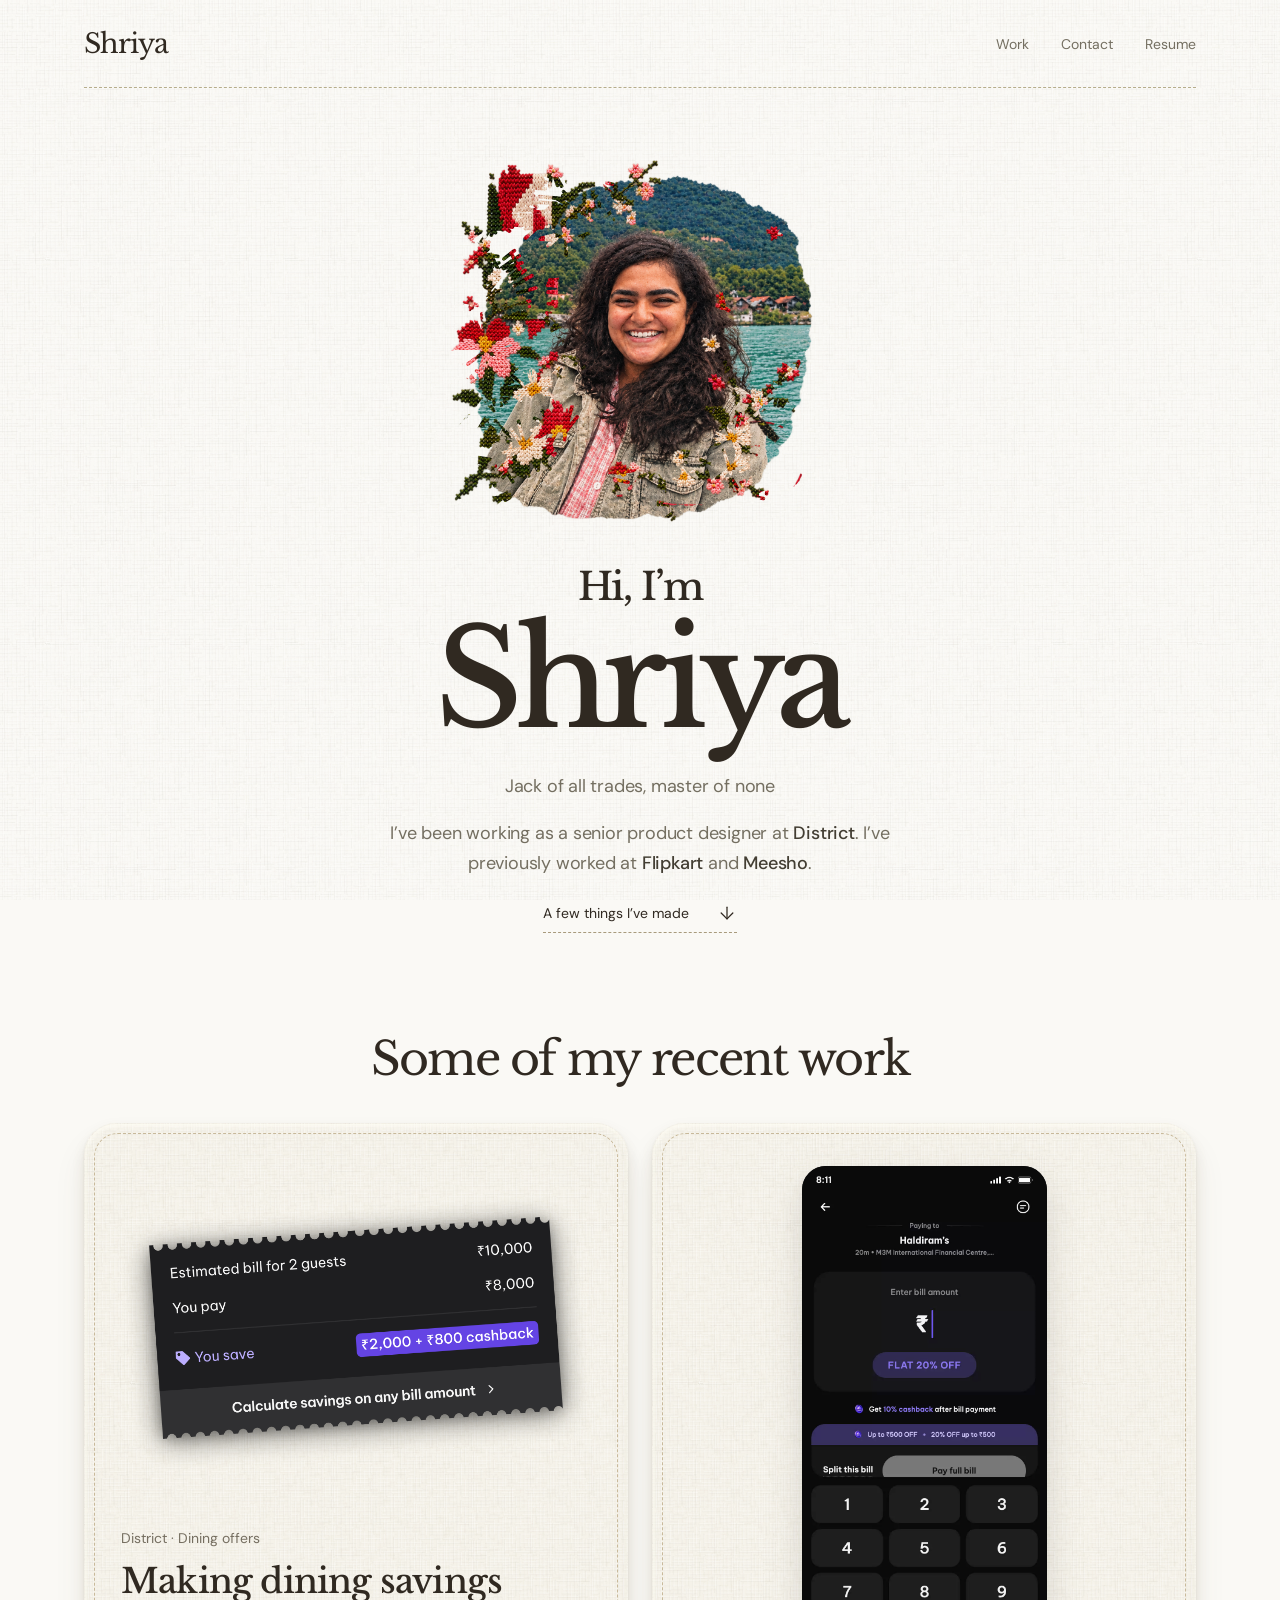
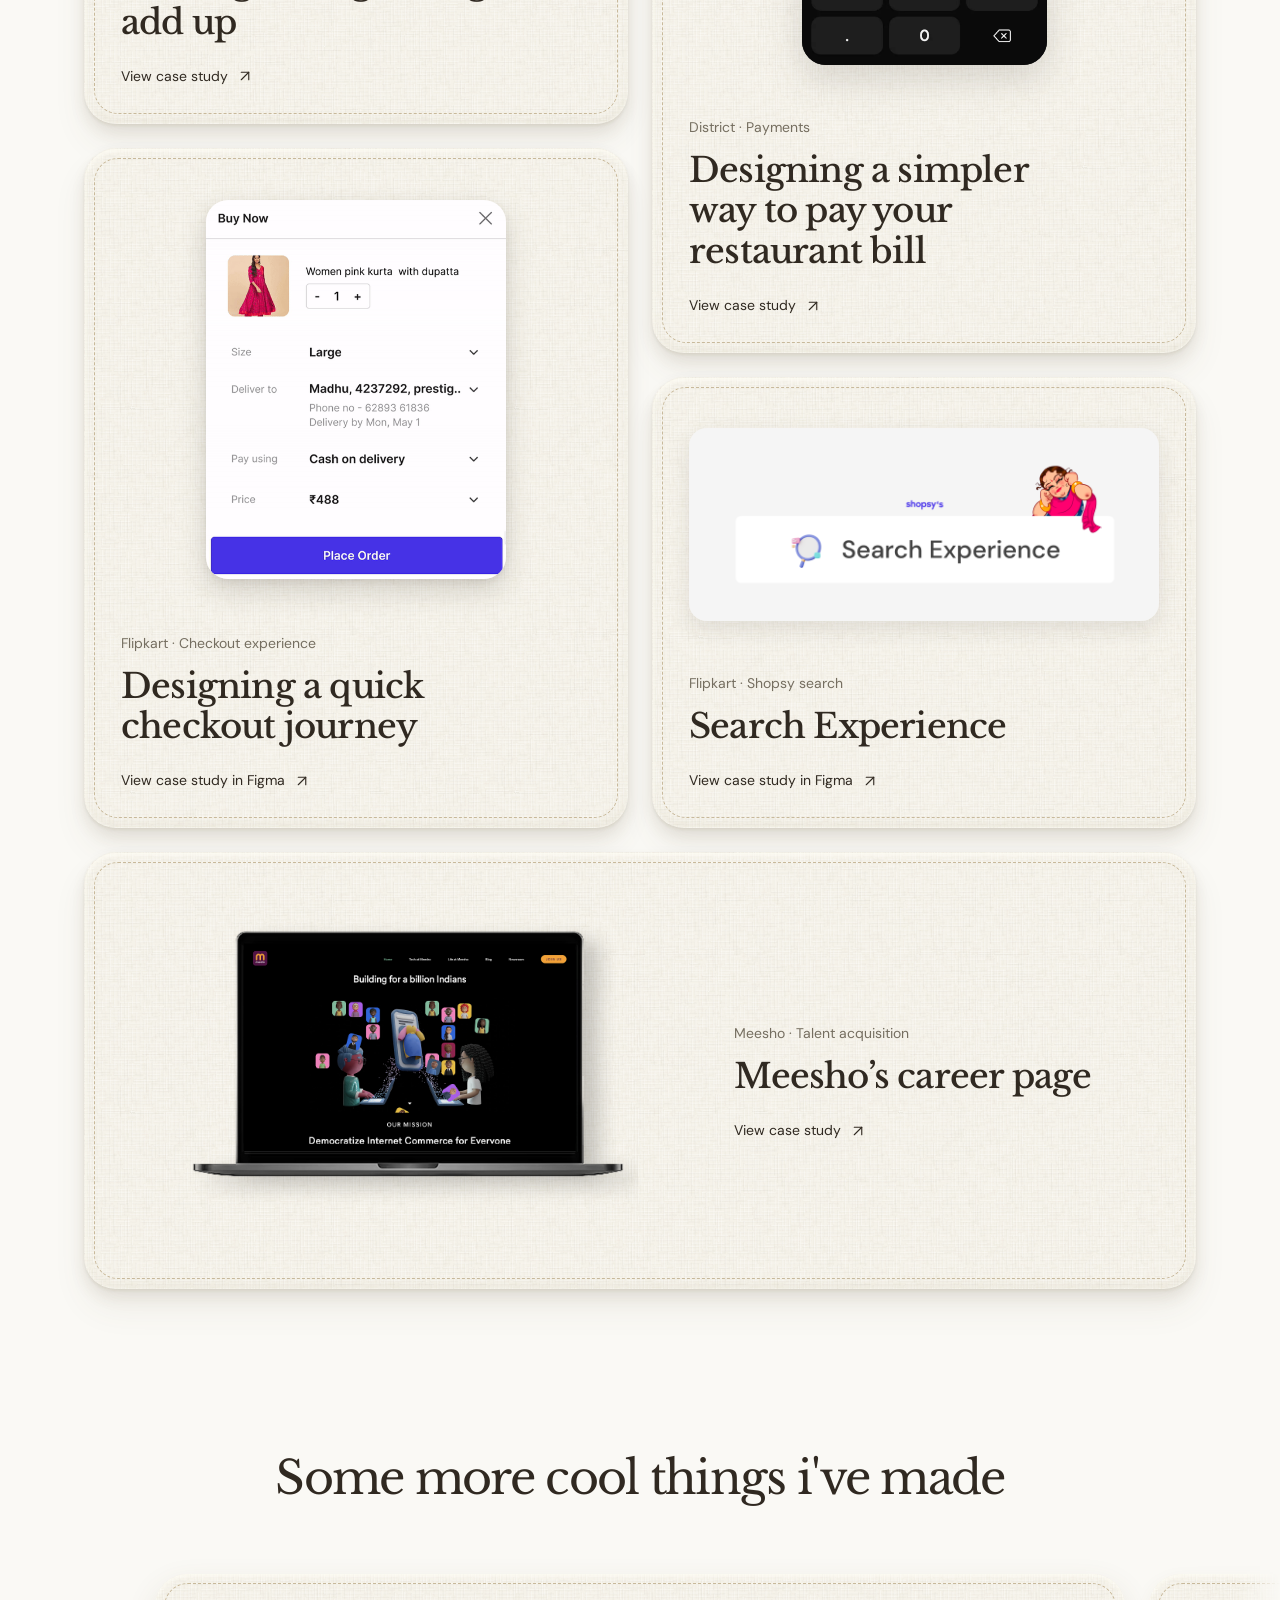
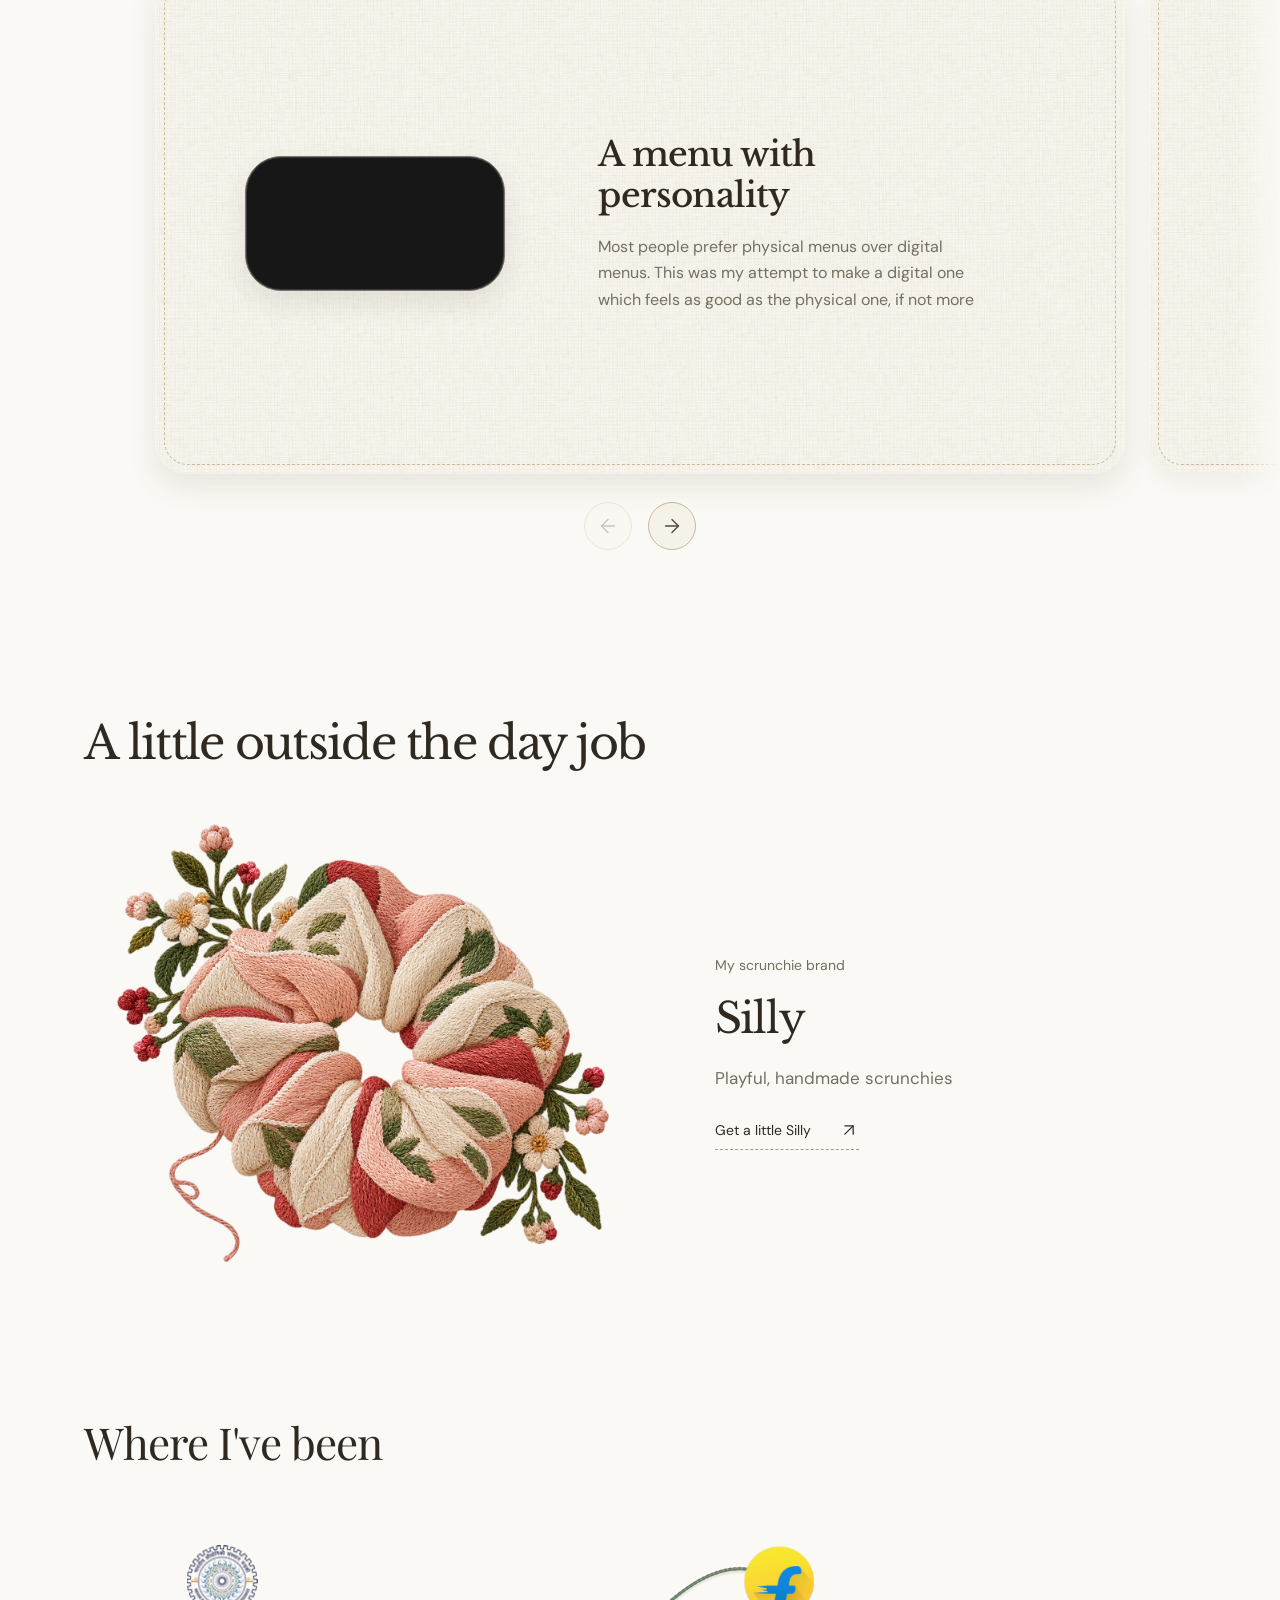
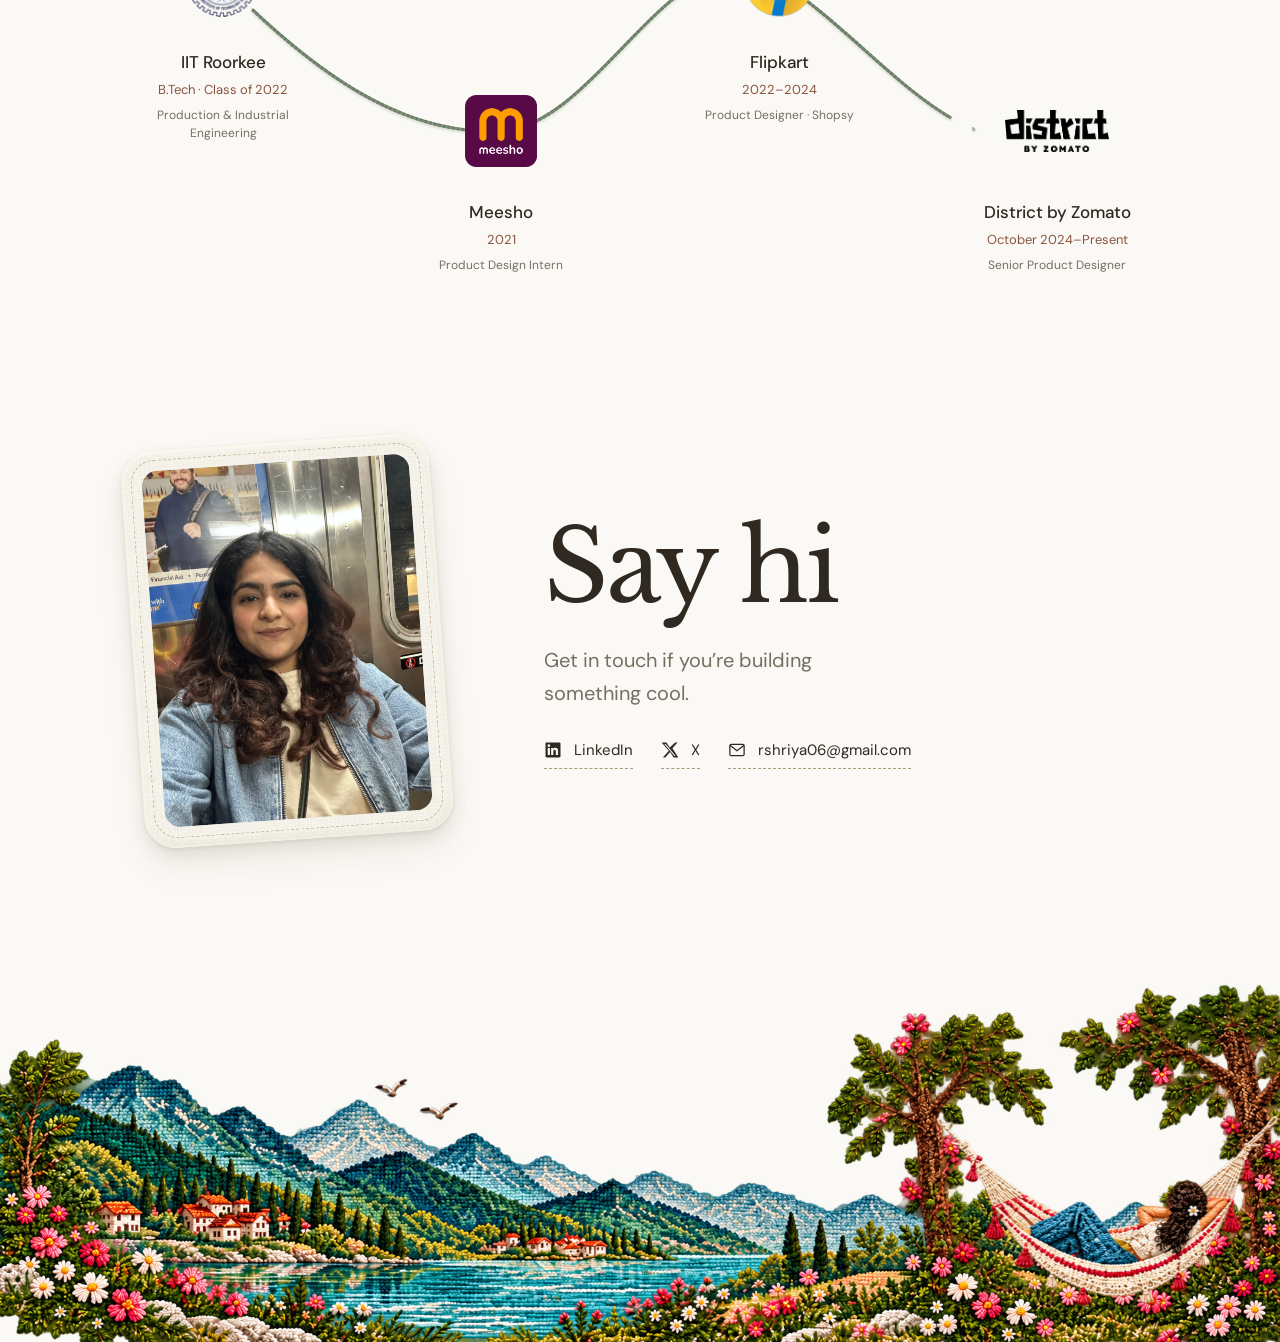
==== commit c2541a73: "Add portfolio social sharing title, description and image" ====
--- a/index.html
+++ b/index.html
@@ -1,7 +1,7 @@
-<!DOCTYPE html><html lang="en"> <head><meta name="astro-view-transitions-enabled" content="true"><meta name="astro-view-transitions-fallback" content="animate"><script type="module" src="/_astro/ClientRouter.astro_astro_type_script_index_0_lang.CqEHGhPG.js"></script><meta charset="UTF-8"><meta name="viewport" content="width=device-width, initial-scale=1"><title>Shriya — Product Designer</title><meta name="description" content="Shriya’s selected consumer product design work. Currently at District, previously at Flipkart and Meesho."><link rel="icon" type="image/svg+xml" href="/favicon.svg"><link rel="preconnect" href="https://fonts.googleapis.com"><link rel="preconnect" href="https://fonts.gstatic.com" crossorigin><link href="https://fonts.googleapis.com/css2?family=DM+Sans:wght@400;500;600&family=Libre+Baskerville:wght@400;500&family=Playfair+Display:wght@400;500&display=swap" rel="stylesheet"><style>.footer-landscape-wrap{position:relative}.hammock-layer{position:absolute;left:36%;top:28%;display:block;width:64%;height:auto;pointer-events:none;transform-origin:79% 17%;animation:hammock-sway 6s ease-in-out infinite;animation-play-state:paused;backface-visibility:hidden}.footer-landscape-wrap[data-in-view] .hammock-layer{animation-play-state:running}@keyframes hammock-sway{0%,to{transform:perspective(clamp(260px,55vw,750px)) rotateX(-26deg)}50%{transform:perspective(clamp(260px,55vw,750px)) rotateX(26deg)}}@media(prefers-reduced-motion:reduce){.hammock-layer{animation:none}}
+<!DOCTYPE html><html lang="en"> <head><meta name="astro-view-transitions-enabled" content="true"><meta name="astro-view-transitions-fallback" content="animate"><script type="module" src="/_astro/ClientRouter.astro_astro_type_script_index_0_lang.CqEHGhPG.js"></script><meta charset="UTF-8"><meta name="viewport" content="width=device-width, initial-scale=1"><title>Shriya Ramchandani — Product Designer</title><meta name="description" content="Shriya’s selected consumer product design work. Currently at District, previously at Flipkart and Meesho."><link rel="canonical" href="https://shriyaramchandani.github.io/"><meta property="og:type" content="website"><meta property="og:site_name" content="Shriya Ramchandani — Portfolio"><meta property="og:url" content="https://shriyaramchandani.github.io/"><meta property="og:title" content="Shriya Ramchandani — Product Designer"><meta property="og:description" content="Senior Product Designer at District. Previously at Flipkart and Meesho. Explore my selected work."><meta property="og:image" content="https://shriyaramchandani.github.io/images/portfolio-share.jpg"><meta property="og:image:secure_url" content="https://shriyaramchandani.github.io/images/portfolio-share.jpg"><meta property="og:image:type" content="image/jpeg"><meta property="og:image:width" content="1200"><meta property="og:image:height" content="630"><meta property="og:image:alt" content="Shriya Ramchandani, Product Designer — embroidered portrait and selected work portfolio."><meta name="twitter:card" content="summary_large_image"><meta name="twitter:title" content="Shriya Ramchandani — Product Designer"><meta name="twitter:description" content="Senior Product Designer at District. Previously at Flipkart and Meesho. Explore my selected work."><meta name="twitter:image" content="https://shriyaramchandani.github.io/images/portfolio-share.jpg"><link rel="icon" type="image/svg+xml" href="/favicon.svg"><link rel="preconnect" href="https://fonts.googleapis.com"><link rel="preconnect" href="https://fonts.gstatic.com" crossorigin><link href="https://fonts.googleapis.com/css2?family=DM+Sans:wght@400;500;600&family=Libre+Baskerville:wght@400;500&family=Playfair+Display:wght@400;500&display=swap" rel="stylesheet"><style>.footer-landscape-wrap{position:relative}.hammock-layer{position:absolute;left:36%;top:28%;display:block;width:64%;height:auto;pointer-events:none;transform-origin:79% 17%;animation:hammock-sway 6s ease-in-out infinite;animation-play-state:paused;backface-visibility:hidden}.footer-landscape-wrap[data-in-view] .hammock-layer{animation-play-state:running}@keyframes hammock-sway{0%,to{transform:perspective(clamp(260px,55vw,750px)) rotateX(-26deg)}50%{transform:perspective(clamp(260px,55vw,750px)) rotateX(26deg)}}@media(prefers-reduced-motion:reduce){.hammock-layer{animation:none}}
 .astro-route-announcer{position:absolute;left:0;top:0;clip:rect(0 0 0 0);clip-path:inset(50%);overflow:hidden;white-space:nowrap;width:1px;height:1px}@keyframes astroFadeInOut{0%{opacity:1}to{opacity:0}}@keyframes astroFadeIn{0%{opacity:0;mix-blend-mode:plus-lighter}to{opacity:1;mix-blend-mode:plus-lighter}}@keyframes astroFadeOut{0%{opacity:1;mix-blend-mode:plus-lighter}to{opacity:0;mix-blend-mode:plus-lighter}}@keyframes astroSlideFromRight{0%{transform:translate(100%)}}@keyframes astroSlideFromLeft{0%{transform:translate(-100%)}}@keyframes astroSlideToRight{to{transform:translate(100%)}}@keyframes astroSlideToLeft{to{transform:translate(-100%)}}@media(prefers-reduced-motion){::view-transition-group(*),::view-transition-old(*),::view-transition-new(*){animation:none!important}[data-astro-transition-scope]{animation:none!important}}
 </style>
-<link rel="stylesheet" href="/_astro/index.CSjt5zbE.css"><style>[data-astro-transition-scope="astro-5uagdiyi-1"] { view-transition-name: payment-phone; }@layer astro { ::view-transition-old(payment-phone) { 
+<link rel="stylesheet" href="/_astro/index.CSjt5zbE.css"><style>[data-astro-transition-scope="astro-2w3daj6q-1"] { view-transition-name: payment-phone; }@layer astro { ::view-transition-old(payment-phone) { 
 	animation-duration: 180ms;
 	animation-timing-function: cubic-bezier(0.76, 0, 0.24, 1);
 	animation-fill-mode: both;
@@ -17,24 +17,24 @@
 	animation-duration: 180ms;
 	animation-timing-function: cubic-bezier(0.76, 0, 0.24, 1);
 	animation-fill-mode: both;
-	animation-name: astroFadeIn; } }[data-astro-transition-fallback="old"] [data-astro-transition-scope="astro-5uagdiyi-1"],
-			[data-astro-transition-fallback="old"][data-astro-transition-scope="astro-5uagdiyi-1"] { 
+	animation-name: astroFadeIn; } }[data-astro-transition-fallback="old"] [data-astro-transition-scope="astro-2w3daj6q-1"],
+			[data-astro-transition-fallback="old"][data-astro-transition-scope="astro-2w3daj6q-1"] { 
 	animation-duration: 180ms;
 	animation-timing-function: cubic-bezier(0.76, 0, 0.24, 1);
 	animation-fill-mode: both;
-	animation-name: astroFadeOut; }[data-astro-transition-fallback="new"] [data-astro-transition-scope="astro-5uagdiyi-1"],
-			[data-astro-transition-fallback="new"][data-astro-transition-scope="astro-5uagdiyi-1"] { 
+	animation-name: astroFadeOut; }[data-astro-transition-fallback="new"] [data-astro-transition-scope="astro-2w3daj6q-1"],
+			[data-astro-transition-fallback="new"][data-astro-transition-scope="astro-2w3daj6q-1"] { 
 	animation-duration: 180ms;
 	animation-timing-function: cubic-bezier(0.76, 0, 0.24, 1);
 	animation-fill-mode: both;
-	animation-name: astroFadeIn; }[data-astro-transition=back][data-astro-transition-fallback="old"] [data-astro-transition-scope="astro-5uagdiyi-1"],
-			[data-astro-transition=back][data-astro-transition-fallback="old"][data-astro-transition-scope="astro-5uagdiyi-1"] { 
+	animation-name: astroFadeIn; }[data-astro-transition=back][data-astro-transition-fallback="old"] [data-astro-transition-scope="astro-2w3daj6q-1"],
+			[data-astro-transition=back][data-astro-transition-fallback="old"][data-astro-transition-scope="astro-2w3daj6q-1"] { 
 	animation-duration: 180ms;
 	animation-timing-function: cubic-bezier(0.76, 0, 0.24, 1);
 	animation-fill-mode: both;
-	animation-name: astroFadeOut; }[data-astro-transition=back][data-astro-transition-fallback="new"] [data-astro-transition-scope="astro-5uagdiyi-1"],
-			[data-astro-transition=back][data-astro-transition-fallback="new"][data-astro-transition-scope="astro-5uagdiyi-1"] { 
+	animation-name: astroFadeOut; }[data-astro-transition=back][data-astro-transition-fallback="new"] [data-astro-transition-scope="astro-2w3daj6q-1"],
+			[data-astro-transition=back][data-astro-transition-fallback="new"][data-astro-transition-scope="astro-2w3daj6q-1"] { 
 	animation-duration: 180ms;
 	animation-timing-function: cubic-bezier(0.76, 0, 0.24, 1);
 	animation-fill-mode: both;
-	animation-name: astroFadeIn; }</style></head> <body> <script type="module">function n(){const e=document.querySelector(".footer-landscape-wrap");if(!e||e.dataset.swing)return;e.dataset.swing="true";const t=new IntersectionObserver(r=>{e.toggleAttribute("data-in-view",r[0].isIntersecting)});t.observe(e),document.addEventListener("astro:before-swap",()=>t.disconnect(),{once:!0})}n();document.addEventListener("astro:page-load",n);</script> <a class="skip-link" href="#work">Skip to work</a> <header class="site-header"> <nav class="site-nav" aria-label="Main navigation"> <a class="nav-brand" href="/" aria-label="Shriya — home">Shriya</a> <div class="nav-links"> <a href="#work">Work</a> <a href="#contact">Contact</a> <a href="/Shriya-Ramchandani-Resume.pdf" target="_blank" rel="noopener noreferrer">Resume</a> </div> </nav> </header> <main> <section class="intro" id="about" aria-labelledby="intro-title"> <div class="intro-copy"> <h1 id="intro-title"><span>Hi, I’m</span>Shriya</h1> <p>Jack of all trades, master of none</p> <p class="intro-background">I’ve been working as a senior product designer at <strong>District</strong>. I’ve previously worked at <strong>Flipkart</strong> and <strong>Meesho</strong>.</p> <a class="work-link" href="#work">A few things I’ve made <svg xmlns="http://www.w3.org/2000/svg" width="20" height="20" viewBox="0 0 24 24" fill="none" stroke="currentColor" stroke-width="1.5" stroke-linecap="round" stroke-linejoin="round" class="lucide lucide-arrow-down" aria-hidden="true"><path d="M12 5v14"></path><path d="m19 12-7 7-7-7"></path></svg></a> </div> <div class="portrait-wrap"> <style>astro-island,astro-slot,astro-static-slot{display:contents}</style><script>(()=>{var e=async t=>{await(await t())()};(self.Astro||(self.Astro={})).load=e;window.dispatchEvent(new Event("astro:load"));})();</script><script>(()=>{var A=Object.defineProperty;var g=(i,o,a)=>o in i?A(i,o,{enumerable:!0,configurable:!0,writable:!0,value:a}):i[o]=a;var d=(i,o,a)=>g(i,typeof o!="symbol"?o+"":o,a);{let i={0:t=>m(t),1:t=>a(t),2:t=>new RegExp(t),3:t=>new Date(t),4:t=>new Map(a(t)),5:t=>new Set(a(t)),6:t=>BigInt(t),7:t=>new URL(t),8:t=>new Uint8Array(t),9:t=>new Uint16Array(t),10:t=>new Uint32Array(t),11:t=>1/0*t},o=t=>{let[l,e]=t;return l in i?i[l](e):void 0},a=t=>t.map(o),m=t=>typeof t!="object"||t===null?t:Object.fromEntries(Object.entries(t).map(([l,e])=>[l,o(e)]));class y extends HTMLElement{constructor(){super(...arguments);d(this,"Component");d(this,"hydrator");d(this,"hydrate",async()=>{var b;if(!this.hydrator||!this.isConnected)return;let e=(b=this.parentElement)==null?void 0:b.closest("astro-island[ssr]");if(e){e.addEventListener("astro:hydrate",this.hydrate,{once:!0});return}let c=this.querySelectorAll("astro-slot"),n={},h=this.querySelectorAll("template[data-astro-template]");for(let r of h){let s=r.closest(this.tagName);s!=null&&s.isSameNode(this)&&(n[r.getAttribute("data-astro-template")||"default"]=r.innerHTML,r.remove())}for(let r of c){let s=r.closest(this.tagName);s!=null&&s.isSameNode(this)&&(n[r.getAttribute("name")||"default"]=r.innerHTML)}let p;try{p=this.hasAttribute("props")?m(JSON.parse(this.getAttribute("props"))):{}}catch(r){let s=this.getAttribute("component-url")||"<unknown>",v=this.getAttribute("component-export");throw v&&(s+=` (export ${v})`),console.error(`[hydrate] Error parsing props for component ${s}`,this.getAttribute("props"),r),r}let u;await this.hydrator(this)(this.Component,p,n,{client:this.getAttribute("client")}),this.removeAttribute("ssr"),this.dispatchEvent(new CustomEvent("astro:hydrate"))});d(this,"unmount",()=>{this.isConnected||this.dispatchEvent(new CustomEvent("astro:unmount"))})}disconnectedCallback(){document.removeEventListener("astro:after-swap",this.unmount),document.addEventListener("astro:after-swap",this.unmount,{once:!0})}connectedCallback(){if(!this.hasAttribute("await-children")||document.readyState==="interactive"||document.readyState==="complete")this.childrenConnectedCallback();else{let e=()=>{document.removeEventListener("DOMContentLoaded",e),c.disconnect(),this.childrenConnectedCallback()},c=new MutationObserver(()=>{var n;((n=this.lastChild)==null?void 0:n.nodeType)===Node.COMMENT_NODE&&this.lastChild.nodeValue==="astro:end"&&(this.lastChild.remove(),e())});c.observe(this,{childList:!0}),document.addEventListener("DOMContentLoaded",e)}}async childrenConnectedCallback(){let e=this.getAttribute("before-hydration-url");e&&await import(e),this.start()}async start(){let e=JSON.parse(this.getAttribute("opts")),c=this.getAttribute("client");if(Astro[c]===void 0){window.addEventListener(`astro:${c}`,()=>this.start(),{once:!0});return}try{await Astro[c](async()=>{let n=this.getAttribute("renderer-url"),[h,{default:p}]=await Promise.all([import(this.getAttribute("component-url")),n?import(n):()=>()=>{}]),u=this.getAttribute("component-export")||"default";if(!u.includes("."))this.Component=h[u];else{this.Component=h;for(let f of u.split("."))this.Component=this.Component[f]}return this.hydrator=p,this.hydrate},e,this)}catch(n){console.error(`[astro-island] Error hydrating ${this.getAttribute("component-url")}`,n)}}attributeChangedCallback(){this.hydrate()}}d(y,"observedAttributes",["props"]),customElements.get("astro-island")||customElements.define("astro-island",y)}})();</script><astro-island uid="ZKDRXI" prefix="r10" component-url="/_astro/StitchingPortrait.X7NgNdCc.js" component-export="default" renderer-url="/_astro/client.LGetASx6.js" props="{}" ssr client="load" opts="{&quot;name&quot;:&quot;StitchingPortrait&quot;,&quot;value&quot;:true}" await-children><div class="stitching-portrait"><svg class="portrait portrait-sewing" viewBox="0 0 1254 1254" role="img" aria-label="Shriya smiling by a lake, with embroidered flowers and leaves gradually appearing from multiple starting points."><defs><mask id="_r10R_0_-reveal" maskUnits="userSpaceOnUse" x="0" y="0" width="1254" height="1254"><g fill="none" stroke="white" stroke-width="12" stroke-linecap="round" stroke-linejoin="round"><path data-revealed="true"></path><path data-revealing="true"></path></g><g fill="none" stroke="white" stroke-width="12" stroke-linecap="round" stroke-linejoin="round"><path data-revealed="true"></path><path data-revealing="true"></path></g><g fill="none" stroke="white" stroke-width="12" stroke-linecap="round" stroke-linejoin="round"><path data-revealed="true"></path><path data-revealing="true"></path></g><g fill="none" stroke="white" stroke-width="12" stroke-linecap="round" stroke-linejoin="round"><path data-revealed="true"></path><path data-revealing="true"></path></g><g fill="none" stroke="white" stroke-width="12" stroke-linecap="round" stroke-linejoin="round"><path data-revealed="true"></path><path data-revealing="true"></path></g><g fill="none" stroke="white" stroke-width="12" stroke-linecap="round" stroke-linejoin="round"><path data-revealed="true"></path><path data-revealing="true"></path></g><g fill="none" stroke="white" stroke-width="12" stroke-linecap="round" stroke-linejoin="round"><path data-revealed="true"></path><path data-revealing="true"></path></g><g fill="none" stroke="white" stroke-width="12" stroke-linecap="round" stroke-linejoin="round"><path data-revealed="true"></path><path data-revealing="true"></path></g><g fill="none" stroke="white" stroke-width="12" stroke-linecap="round" stroke-linejoin="round"><path data-revealed="true"></path><path data-revealing="true"></path></g><g fill="none" stroke="white" stroke-width="12" stroke-linecap="round" stroke-linejoin="round"><path data-revealed="true"></path><path data-revealing="true"></path></g><g fill="none" stroke="white" stroke-width="12" stroke-linecap="round" stroke-linejoin="round"><path data-revealed="true"></path><path data-revealing="true"></path></g><g fill="none" stroke="white" stroke-width="12" stroke-linecap="round" stroke-linejoin="round"><path data-revealed="true"></path><path data-revealing="true"></path></g><g fill="none" stroke="white" stroke-width="12" stroke-linecap="round" stroke-linejoin="round"><path data-revealed="true"></path><path data-revealing="true"></path></g><g fill="none" stroke="white" stroke-width="12" stroke-linecap="round" stroke-linejoin="round"><path data-revealed="true"></path><path data-revealing="true"></path></g><g fill="none" stroke="white" stroke-width="12" stroke-linecap="round" stroke-linejoin="round"><path data-revealed="true"></path><path data-revealing="true"></path></g><g fill="none" stroke="white" stroke-width="12" stroke-linecap="round" stroke-linejoin="round"><path data-revealed="true"></path><path data-revealing="true"></path></g><g fill="none" stroke="white" stroke-width="12" stroke-linecap="round" stroke-linejoin="round"><path data-revealed="true"></path><path data-revealing="true"></path></g><g fill="none" stroke="white" stroke-width="12" stroke-linecap="round" stroke-linejoin="round"><path data-revealed="true"></path><path data-revealing="true"></path></g><g fill="none" stroke="white" stroke-width="12" stroke-linecap="round" stroke-linejoin="round"><path data-revealed="true"></path><path data-revealing="true"></path></g><g fill="none" stroke="white" stroke-width="12" stroke-linecap="round" stroke-linejoin="round"><path data-revealed="true"></path><path data-revealing="true"></path></g><g fill="none" stroke="white" stroke-width="12" stroke-linecap="round" stroke-linejoin="round"><path data-revealed="true"></path><path data-revealing="true"></path></g><g fill="none" stroke="white" stroke-width="12" stroke-linecap="round" stroke-linejoin="round"><path data-revealed="true"></path><path data-revealing="true"></path></g><g fill="none" stroke="white" stroke-width="12" stroke-linecap="round" stroke-linejoin="round"><path data-revealed="true"></path><path data-revealing="true"></path></g><g fill="none" stroke="white" stroke-width="12" stroke-linecap="round" stroke-linejoin="round"><path data-revealed="true"></path><path data-revealing="true"></path></g><g fill="none" stroke="white" stroke-width="12" stroke-linecap="round" stroke-linejoin="round"><path data-revealed="true"></path><path data-revealing="true"></path></g><g fill="none" stroke="white" stroke-width="12" stroke-linecap="round" stroke-linejoin="round"><path data-revealed="true"></path><path data-revealing="true"></path></g><g fill="none" stroke="white" stroke-width="12" stroke-linecap="round" stroke-linejoin="round"><path data-revealed="true"></path><path data-revealing="true"></path></g><g fill="none" stroke="white" stroke-width="12" stroke-linecap="round" stroke-linejoin="round"><path data-revealed="true"></path><path data-revealing="true"></path></g><g fill="none" stroke="white" stroke-width="12" stroke-linecap="round" stroke-linejoin="round"><path data-revealed="true"></path><path data-revealing="true"></path></g><g fill="none" stroke="white" stroke-width="12" stroke-linecap="round" stroke-linejoin="round"><path data-revealed="true"></path><path data-revealing="true"></path></g><g fill="none" stroke="white" stroke-width="12" stroke-linecap="round" stroke-linejoin="round"><path data-revealed="true"></path><path data-revealing="true"></path></g><g fill="none" stroke="white" stroke-width="12" stroke-linecap="round" stroke-linejoin="round"><path data-revealed="true"></path><path data-revealing="true"></path></g><g fill="none" stroke="white" stroke-width="12" stroke-linecap="round" stroke-linejoin="round"><path data-revealed="true"></path><path data-revealing="true"></path></g><g fill="none" stroke="white" stroke-width="12" stroke-linecap="round" stroke-linejoin="round"><path data-revealed="true"></path><path data-revealing="true"></path></g><g fill="none" stroke="white" stroke-width="12" stroke-linecap="round" stroke-linejoin="round"><path data-revealed="true"></path><path data-revealing="true"></path></g><g fill="none" stroke="white" stroke-width="12" stroke-linecap="round" stroke-linejoin="round"><path data-revealed="true"></path><path data-revealing="true"></path></g><g fill="none" stroke="white" stroke-width="12" stroke-linecap="round" stroke-linejoin="round"><path data-revealed="true"></path><path data-revealing="true"></path></g><g fill="none" stroke="white" stroke-width="12" stroke-linecap="round" stroke-linejoin="round"><path data-revealed="true"></path><path data-revealing="true"></path></g><g fill="none" stroke="white" stroke-width="12" stroke-linecap="round" stroke-linejoin="round"><path data-revealed="true"></path><path data-revealing="true"></path></g><g fill="none" stroke="white" stroke-width="12" stroke-linecap="round" stroke-linejoin="round"><path data-revealed="true"></path><path data-revealing="true"></path></g><g fill="none" stroke="white" stroke-width="12" stroke-linecap="round" stroke-linejoin="round"><path data-revealed="true"></path><path data-revealing="true"></path></g><g fill="none" stroke="white" stroke-width="12" stroke-linecap="round" stroke-linejoin="round"><path data-revealed="true"></path><path data-revealing="true"></path></g><g fill="none" stroke="white" stroke-width="12" stroke-linecap="round" stroke-linejoin="round"><path data-revealed="true"></path><path data-revealing="true"></path></g><g fill="none" stroke="white" stroke-width="12" stroke-linecap="round" stroke-linejoin="round"><path data-revealed="true"></path><path data-revealing="true"></path></g><g fill="none" stroke="white" stroke-width="12" stroke-linecap="round" stroke-linejoin="round"><path data-revealed="true"></path><path data-revealing="true"></path></g><g fill="none" stroke="white" stroke-width="12" stroke-linecap="round" stroke-linejoin="round"><path data-revealed="true"></path><path data-revealing="true"></path></g><g fill="none" stroke="white" stroke-width="12" stroke-linecap="round" stroke-linejoin="round"><path data-revealed="true"></path><path data-revealing="true"></path></g><g fill="none" stroke="white" stroke-width="12" stroke-linecap="round" stroke-linejoin="round"><path data-revealed="true"></path><path data-revealing="true"></path></g><g fill="none" stroke="white" stroke-width="12" stroke-linecap="round" stroke-linejoin="round"><path data-revealed="true"></path><path data-revealing="true"></path></g><g fill="none" stroke="white" stroke-width="12" stroke-linecap="round" stroke-linejoin="round"><path data-revealed="true"></path><path data-revealing="true"></path></g><g fill="none" stroke="white" stroke-width="12" stroke-linecap="round" stroke-linejoin="round"><path data-revealed="true"></path><path data-revealing="true"></path></g><g fill="none" stroke="white" stroke-width="12" stroke-linecap="round" stroke-linejoin="round"><path data-revealed="true"></path><path data-revealing="true"></path></g><g fill="none" stroke="white" stroke-width="12" stroke-linecap="round" stroke-linejoin="round"><path data-revealed="true"></path><path data-revealing="true"></path></g><g fill="none" stroke="white" stroke-width="12" stroke-linecap="round" stroke-linejoin="round"><path data-revealed="true"></path><path data-revealing="true"></path></g><g fill="none" stroke="white" stroke-width="12" stroke-linecap="round" stroke-linejoin="round"><path data-revealed="true"></path><path data-revealing="true"></path></g><g fill="none" stroke="white" stroke-width="12" stroke-linecap="round" stroke-linejoin="round"><path data-revealed="true"></path><path data-revealing="true"></path></g><g fill="none" stroke="white" stroke-width="12" stroke-linecap="round" stroke-linejoin="round"><path data-revealed="true"></path><path data-revealing="true"></path></g><g fill="none" stroke="white" stroke-width="12" stroke-linecap="round" stroke-linejoin="round"><path data-revealed="true"></path><path data-revealing="true"></path></g><g fill="none" stroke="white" stroke-width="12" stroke-linecap="round" stroke-linejoin="round"><path data-revealed="true"></path><path data-revealing="true"></path></g><g fill="none" stroke="white" stroke-width="12" stroke-linecap="round" stroke-linejoin="round"><path data-revealed="true"></path><path data-revealing="true"></path></g><g fill="none" stroke="white" stroke-width="12" stroke-linecap="round" stroke-linejoin="round"><path data-revealed="true"></path><path data-revealing="true"></path></g><g fill="none" stroke="white" stroke-width="12" stroke-linecap="round" stroke-linejoin="round"><path data-revealed="true"></path><path data-revealing="true"></path></g><g fill="none" stroke="white" stroke-width="12" stroke-linecap="round" stroke-linejoin="round"><path data-revealed="true"></path><path data-revealing="true"></path></g><g fill="none" stroke="white" stroke-width="12" stroke-linecap="round" stroke-linejoin="round"><path data-revealed="true"></path><path data-revealing="true"></path></g><g fill="none" stroke="white" stroke-width="12" stroke-linecap="round" stroke-linejoin="round"><path data-revealed="true"></path><path data-revealing="true"></path></g><g fill="none" stroke="white" stroke-width="12" stroke-linecap="round" stroke-linejoin="round"><path data-revealed="true"></path><path data-revealing="true"></path></g><g fill="none" stroke="white" stroke-width="12" stroke-linecap="round" stroke-linejoin="round"><path data-revealed="true"></path><path data-revealing="true"></path></g><g fill="none" stroke="white" stroke-width="12" stroke-linecap="round" stroke-linejoin="round"><path data-revealed="true"></path><path data-revealing="true"></path></g><g fill="none" stroke="white" stroke-width="12" stroke-linecap="round" stroke-linejoin="round"><path data-revealed="true"></path><path data-revealing="true"></path></g><g fill="none" stroke="white" stroke-width="12" stroke-linecap="round" stroke-linejoin="round"><path data-revealed="true"></path><path data-revealing="true"></path></g><g fill="none" stroke="white" stroke-width="12" stroke-linecap="round" stroke-linejoin="round"><path data-revealed="true"></path><path data-revealing="true"></path></g><g fill="none" stroke="white" stroke-width="12" stroke-linecap="round" stroke-linejoin="round"><path data-revealed="true"></path><path data-revealing="true"></path></g><g fill="none" stroke="white" stroke-width="12" stroke-linecap="round" stroke-linejoin="round"><path data-revealed="true"></path><path data-revealing="true"></path></g><g fill="none" stroke="white" stroke-width="12" stroke-linecap="round" stroke-linejoin="round"><path data-revealed="true"></path><path data-revealing="true"></path></g><g fill="none" stroke="white" stroke-width="12" stroke-linecap="round" stroke-linejoin="round"><path data-revealed="true"></path><path data-revealing="true"></path></g><g fill="none" stroke="white" stroke-width="12" stroke-linecap="round" stroke-linejoin="round"><path data-revealed="true"></path><path data-revealing="true"></path></g><g fill="none" stroke="white" stroke-width="12" stroke-linecap="round" stroke-linejoin="round"><path data-revealed="true"></path><path data-revealing="true"></path></g><g fill="none" stroke="white" stroke-width="12" stroke-linecap="round" stroke-linejoin="round"><path data-revealed="true"></path><path data-revealing="true"></path></g><g fill="none" stroke="white" stroke-width="12" stroke-linecap="round" stroke-linejoin="round"><path data-revealed="true"></path><path data-revealing="true"></path></g><g fill="none" stroke="white" stroke-width="12" stroke-linecap="round" stroke-linejoin="round"><path data-revealed="true"></path><path data-revealing="true"></path></g><g fill="none" stroke="white" stroke-width="12" stroke-linecap="round" stroke-linejoin="round"><path data-revealed="true"></path><path data-revealing="true"></path></g><g fill="none" stroke="white" stroke-width="12" stroke-linecap="round" stroke-linejoin="round"><path data-revealed="true"></path><path data-revealing="true"></path></g><g fill="none" stroke="white" stroke-width="12" stroke-linecap="round" stroke-linejoin="round"><path data-revealed="true"></path><path data-revealing="true"></path></g><g fill="none" stroke="white" stroke-width="12" stroke-linecap="round" stroke-linejoin="round"><path data-revealed="true"></path><path data-revealing="true"></path></g><g fill="none" stroke="white" stroke-width="12" stroke-linecap="round" stroke-linejoin="round"><path data-revealed="true"></path><path data-revealing="true"></path></g><g fill="none" stroke="white" stroke-width="12" stroke-linecap="round" stroke-linejoin="round"><path data-revealed="true"></path><path data-revealing="true"></path></g><g fill="none" stroke="white" stroke-width="12" stroke-linecap="round" stroke-linejoin="round"><path data-revealed="true"></path><path data-revealing="true"></path></g><g fill="none" stroke="white" stroke-width="12" stroke-linecap="round" stroke-linejoin="round"><path data-revealed="true"></path><path data-revealing="true"></path></g><g fill="none" stroke="white" stroke-width="12" stroke-linecap="round" stroke-linejoin="round"><path data-revealed="true"></path><path data-revealing="true"></path></g><g fill="none" stroke="white" stroke-width="12" stroke-linecap="round" stroke-linejoin="round"><path data-revealed="true"></path><path data-revealing="true"></path></g><g fill="none" stroke="white" stroke-width="12" stroke-linecap="round" stroke-linejoin="round"><path data-revealed="true"></path><path data-revealing="true"></path></g><g fill="none" stroke="white" stroke-width="12" stroke-linecap="round" stroke-linejoin="round"><path data-revealed="true"></path><path data-revealing="true"></path></g><g fill="none" stroke="white" stroke-width="12" stroke-linecap="round" stroke-linejoin="round"><path data-revealed="true"></path><path data-revealing="true"></path></g><g fill="none" stroke="white" stroke-width="12" stroke-linecap="round" stroke-linejoin="round"><path data-revealed="true"></path><path data-revealing="true"></path></g><g fill="none" stroke="white" stroke-width="12" stroke-linecap="round" stroke-linejoin="round"><path data-revealed="true"></path><path data-revealing="true"></path></g><g fill="none" stroke="white" stroke-width="12" stroke-linecap="round" stroke-linejoin="round"><path data-revealed="true"></path><path data-revealing="true"></path></g><g fill="none" stroke="white" stroke-width="12" stroke-linecap="round" stroke-linejoin="round"><path data-revealed="true"></path><path data-revealing="true"></path></g><g fill="none" stroke="white" stroke-width="12" stroke-linecap="round" stroke-linejoin="round"><path data-revealed="true"></path><path data-revealing="true"></path></g><g fill="none" stroke="white" stroke-width="12" stroke-linecap="round" stroke-linejoin="round"><path data-revealed="true"></path><path data-revealing="true"></path></g><g fill="none" stroke="white" stroke-width="12" stroke-linecap="round" stroke-linejoin="round"><path data-revealed="true"></path><path data-revealing="true"></path></g><g fill="none" stroke="white" stroke-width="12" stroke-linecap="round" stroke-linejoin="round"><path data-revealed="true"></path><path data-revealing="true"></path></g><g fill="none" stroke="white" stroke-width="12" stroke-linecap="round" stroke-linejoin="round"><path data-revealed="true"></path><path data-revealing="true"></path></g><g fill="none" stroke="white" stroke-width="12" stroke-linecap="round" stroke-linejoin="round"><path data-revealed="true"></path><path data-revealing="true"></path></g><g fill="none" stroke="white" stroke-width="12" stroke-linecap="round" stroke-linejoin="round"><path data-revealed="true"></path><path data-revealing="true"></path></g><g fill="none" stroke="white" stroke-width="12" stroke-linecap="round" stroke-linejoin="round"><path data-revealed="true"></path><path data-revealing="true"></path></g><g fill="none" stroke="white" stroke-width="12" stroke-linecap="round" stroke-linejoin="round"><path data-revealed="true"></path><path data-revealing="true"></path></g><g fill="none" stroke="white" stroke-width="12" stroke-linecap="round" stroke-linejoin="round"><path data-revealed="true"></path><path data-revealing="true"></path></g><g fill="none" stroke="white" stroke-width="12" stroke-linecap="round" stroke-linejoin="round"><path data-revealed="true"></path><path data-revealing="true"></path></g></mask></defs><image href="/images/hero-portrait-cropped.png" width="1254" height="1254"></image><image href="/images/hero-embroidery-cropped.png" width="1254" height="1254" mask="url(#_r10R_0_-reveal)"></image><image data-finished="true" href="/images/hero-embroidery-cropped.png" width="1254" height="1254" opacity="1"></image></svg></div><!--astro:end--></astro-island> </div> </section> <section class="work" id="work" aria-labelledby="work-title"> <div class="section-heading"><h2 id="work-title">Some of my recent work</h2></div> <div class="work-grid"> <div class="work-column"> <article class="project project-sample"> <a class="work-card" href="/work/sample-bill"> <div class="work-card-visual receipt-visual"> <img class="sample-bill-image" src="/images/sample-bill/portfolio-receipt.png" alt="Sample bill for two guests: an estimated ₹10,000 bill, ₹8,000 to pay, and ₹2,000 savings plus ₹800 cashback." loading="lazy"> </div> <div class="work-card-copy"><span class="project-context">District · Dining offers</span><h3>Making dining savings add up</h3><span class="case-link">View case study <svg xmlns="http://www.w3.org/2000/svg" width="18" height="18" viewBox="0 0 24 24" fill="none" stroke="currentColor" stroke-width="1.5" stroke-linecap="round" stroke-linejoin="round" class="lucide lucide-arrow-up-right" aria-hidden="true"><path d="M7 7h10v10"></path><path d="M7 17 17 7"></path></svg></span></div> </a> </article> <article class="project project-table"> <a class="work-card" href="https://www.figma.com/proto/CQKGKHyh8wRlWF6ojhpxTR/Shriya-Ramchandani---Portfolio?node-id=83-42370&scaling=min-zoom&content-scaling=fixed&page-id=83%3A39373" target="_blank" rel="noopener noreferrer"> <div class="work-card-visual express-checkout-visual"><div class="express-checkout-sheet"><img src="/images/express-checkout-cover.png" alt="Express Checkout Buy Now sheet with size, delivery, payment and order details" loading="lazy"></div></div> <div class="work-card-copy"><span class="project-context">Flipkart · Checkout experience</span><h3>Designing a quick checkout journey</h3><span class="case-link">View case study in Figma <svg xmlns="http://www.w3.org/2000/svg" width="18" height="18" viewBox="0 0 24 24" fill="none" stroke="currentColor" stroke-width="1.5" stroke-linecap="round" stroke-linejoin="round" class="lucide lucide-arrow-up-right" aria-hidden="true"><path d="M7 7h10v10"></path><path d="M7 17 17 7"></path></svg></span></div> </a> </article> </div> <div class="work-column"> <article class="project project-payment"> <a class="work-card" href="/work/payment-flow"> <div class="work-card-visual phone-visual"> <div class="project-media" data-astro-transition-persist="payment-phone" data-astro-transition-scope="astro-5uagdiyi-1"> <div class="phone-screen"><video id="payment-flow-video" width="840" height="1710" loop muted playsinline preload="metadata" poster="/images/payment-flow-dining-poster.png" aria-label="District dining payment prototype"><source src="/videos/payment-flow-dining.webm" type="video/webm"></video></div> </div> </div> <div class="work-card-copy"><span class="project-context">District · Payments</span><h3>Designing a simpler way to pay your restaurant bill</h3><span class="case-link">View case study <svg xmlns="http://www.w3.org/2000/svg" width="18" height="18" viewBox="0 0 24 24" fill="none" stroke="currentColor" stroke-width="1.5" stroke-linecap="round" stroke-linejoin="round" class="lucide lucide-arrow-up-right" aria-hidden="true"><path d="M7 7h10v10"></path><path d="M7 17 17 7"></path></svg></span></div> </a> </article> <article class="project project-search"> <a class="work-card" href="https://www.figma.com/proto/CQKGKHyh8wRlWF6ojhpxTR/Shriya-Ramchandani---Portfolio?node-id=103-38094&scaling=contain&content-scaling=fixed&page-id=103%3A34276" target="_blank" rel="noopener noreferrer"> <div class="work-card-visual search-cover-visual"><img src="/images/search-experience-cover.png" alt="Shopsy’s Search Experience, with a magnifying glass and illustrated shopping character" loading="lazy"></div> <div class="work-card-copy"><span class="project-context">Flipkart · Shopsy search</span><h3>Search Experience</h3><span class="case-link">View case study in Figma <svg xmlns="http://www.w3.org/2000/svg" width="18" height="18" viewBox="0 0 24 24" fill="none" stroke="currentColor" stroke-width="1.5" stroke-linecap="round" stroke-linejoin="round" class="lucide lucide-arrow-up-right" aria-hidden="true"><path d="M7 7h10v10"></path><path d="M7 17 17 7"></path></svg></span></div> </a> </article> </div> <article class="project project-meesho"> <a class="work-card" href="https://paper-starburst-e56.notion.site/The-story-of-Meesho-s-Talent-Acquisition-Website-3d26bbbe01394af19eb1f54a0d23297b" target="_blank" rel="noopener noreferrer"> <div class="work-card-visual meesho-careers-visual"><img class="meesho-careers-image" src="/images/meesho-careers-cover.png" alt="Meesho’s careers website shown on a laptop, featuring the headline Building for a billion Indians." width="1188" height="810" loading="lazy"></div> <div class="work-card-copy"><span class="project-context">Meesho · Talent acquisition</span><h3>Meesho’s career page</h3><span class="case-link">View case study <svg xmlns="http://www.w3.org/2000/svg" width="18" height="18" viewBox="0 0 24 24" fill="none" stroke="currentColor" stroke-width="1.5" stroke-linecap="round" stroke-linejoin="round" class="lucide lucide-arrow-up-right" aria-hidden="true"><path d="M7 7h10v10"></path><path d="M7 17 17 7"></path></svg></span></div> </a> </article> </div> </section> <section class="more-things" id="more-things" aria-labelledby="more-things-title"> <div class="section-heading"><h2 id="more-things-title">Some more cool things i've made</h2></div> <div class="more-things-grid" id="exploration-rail" tabindex="0" role="region" aria-label="Design explorations" aria-roledescription="carousel"> <figure class="more-things-item" style="--experiment-order: 0"> <div class="experiment-iphone"> <video muted loop playsinline preload="metadata" aria-label="Experiment 01 — a little idea in motion."> <source src="/videos/more-cool-things-01.mp4" type="video/mp4"> <a href="/videos/more-cool-things-01.mp4">Watch the video</a> </video> </div> <figcaption><button class="experiment-select" type="button" aria-expanded="false"><h3>A menu with personality</h3></button><p>Most people prefer physical menus over digital menus. This was my attempt to make a digital one which feels as good as the physical one, if not more</p></figcaption> </figure> <figure class="more-things-item" style="--experiment-order: 1"> <div class="experiment-iphone"> <video muted loop playsinline preload="metadata" aria-label="Bill estimation — an interaction exploration."> <source src="/videos/bill-estimation.mp4" type="video/mp4"> <a href="/videos/bill-estimation.mp4">Watch the video</a> </video> </div> <figcaption><button class="experiment-select" type="button" aria-expanded="false"><h3>Plan your spend</h3></button><p>People might be anxious about overspending at a restaurant. This was a way for them to estimate their bill based on their approximate order or number of people in the group</p></figcaption> </figure> <figure class="more-things-item" style="--experiment-order: 2"> <div class="experiment-iphone"> <video muted loop playsinline preload="metadata" aria-label="Experiment 03 — a little idea in motion."> <source src="/videos/more-cool-things-03.mp4" type="video/mp4"> <a href="/videos/more-cool-things-03.mp4">Watch the video</a> </video> </div> <figcaption><button class="experiment-select" type="button" aria-expanded="false"><h3>Bring your friends</h3></button><p>Going out with friends is fun, and the digital experience should feel just as playful. That idea shaped this flow for inviting friends to a table reservation.</p></figcaption> </figure> <figure class="more-things-item" style="--experiment-order: 3"> <div class="experiment-iphone"> <video muted loop playsinline preload="metadata" aria-label="Actions — an interaction exploration."> <source src="/videos/actions.mp4" type="video/mp4"> <a href="/videos/actions.mp4">Watch the video</a> </video> </div> <figcaption><button class="experiment-select" type="button" aria-expanded="false"><h3>Little actions</h3></button><p>There were a lot of actions on the restaurant page which needed to be always accessible but also were not important enough to dedicate a lot of space to, this was a way to solve for both</p></figcaption> </figure> <figure class="more-things-item" style="--experiment-order: 4"> <div class="experiment-iphone"> <video muted loop playsinline preload="metadata" aria-label="Reviews — an interaction exploration."> <source src="/videos/reviews.mp4" type="video/mp4"> <a href="/videos/reviews.mp4">Watch the video</a> </video> </div> <figcaption><button class="experiment-select" type="button" aria-expanded="false"><h3>Reviews with character</h3></button><p>My attempt to make review cards more interesting and human</p></figcaption> </figure> <figure class="more-things-item" style="--experiment-order: 5"> <div class="experiment-iphone"> <video muted loop playsinline preload="metadata" aria-label="Timings — an interaction exploration."> <source src="/videos/timings.mp4" type="video/mp4"> <a href="/videos/timings.mp4">Watch the video</a> </video> </div> <figcaption><button class="experiment-select" type="button" aria-expanded="false"><h3>Opening hours, reimagined</h3></button><p>Restaurant opening hours used to look like an Excel sheet and felt too mechanical. This was my attempt to make that everyday information a little more interesting.</p></figcaption> </figure> </div> <div class="exploration-navigation" role="group" aria-label="Exploration navigation"> <button class="exploration-arrow" data-rail-previous type="button" aria-label="Previous exploration" aria-controls="exploration-rail" disabled> <svg xmlns="http://www.w3.org/2000/svg" width="22" height="22" viewBox="0 0 24 24" fill="none" stroke="currentColor" stroke-width="1.5" stroke-linecap="round" stroke-linejoin="round" class="lucide lucide-arrow-left" aria-hidden="true"><path d="m12 19-7-7 7-7"></path><path d="M19 12H5"></path></svg> </button> <button class="exploration-arrow" data-rail-next type="button" aria-label="Next exploration" aria-controls="exploration-rail"> <svg xmlns="http://www.w3.org/2000/svg" width="22" height="22" viewBox="0 0 24 24" fill="none" stroke="currentColor" stroke-width="1.5" stroke-linecap="round" stroke-linejoin="round" class="lucide lucide-arrow-right" aria-hidden="true"><path d="M5 12h14"></path><path d="m12 5 7 7-7 7"></path></svg> </button> </div> </section> <section class="silly" id="silly" aria-labelledby="silly-title"> <div class="section-heading"><h2 id="silly-title">A little outside the day job</h2></div> <div class="silly-feature"> <div class="silly-gallery"> <img src="/images/embroidered-floral-scrunchie-wreath.png" alt="Embroidered floral scrunchie in pink and cream with green leaves" width="1334" height="1179" loading="lazy"> </div> <div class="silly-copy"> <span class="project-context">My scrunchie brand</span> <h3>Silly</h3> <p>Playful, handmade scrunchies</p> <a class="work-link" href="https://getsilly.in/" target="_blank" rel="noopener noreferrer">Get a little Silly <svg xmlns="http://www.w3.org/2000/svg" width="20" height="20" viewBox="0 0 24 24" fill="none" stroke="currentColor" stroke-width="1.5" stroke-linecap="round" stroke-linejoin="round" class="lucide lucide-arrow-up-right" aria-hidden="true"><path d="M7 7h10v10"></path><path d="M7 17 17 7"></path></svg></a> </div> </div> </section> <section class="career-timeline" aria-labelledby="career-title"> <h2 id="career-title">Where I've been</h2> <div class="career-trail"> <svg class="career-thread career-thread-desktop" viewBox="0 0 1000 390" preserveAspectRatio="none" fill="none" aria-hidden="true"><defs><mask id="career-thread-ends"><path d="M125 70 C205 160 285 225 375 220 S535 5 625 70 S785 260 875 220" pathLength="100" stroke="white" stroke-width="12" stroke-dasharray="90 100" stroke-dashoffset="-5"></path><rect x="800" y="174" width="150" height="92" fill="black"></rect></mask></defs><g mask="url(#career-thread-ends)"><path id="career-stitch" d="M125 70 C205 160 285 225 375 220 S535 5 625 70 S785 260 875 220"></path><use href="#career-stitch" class="thread-highlight"></use><use href="#career-stitch" class="thread-fibres"></use></g></svg> <svg class="career-thread career-thread-mobile" viewBox="0 0 400 680" preserveAspectRatio="none" fill="none" aria-hidden="true"><defs><mask id="career-thread-mobile-ends"><path d="M100 42 C200 -35 390 150 300 207 S5 295 100 372 C175 425 300 470 300 537" pathLength="100" stroke="white" stroke-width="12" stroke-dasharray="100 100" stroke-dashoffset="0"></path></mask></defs><g mask="url(#career-thread-mobile-ends)"><path id="career-stitch-mobile" d="M100 42 C200 -35 390 150 300 207 S5 295 100 372 C175 425 300 470 300 537"></path><use href="#career-stitch-mobile" class="thread-highlight"></use><use href="#career-stitch-mobile" class="thread-fibres"></use></g></svg> <ol class="career-stops"> <li><div class="career-patch"><img src="/images/timeline/iitr.png" alt="IIT Roorkee logo" loading="lazy"></div><h3>IIT Roorkee</h3><p>B.Tech · Class of 2022</p><span>Production &amp; Industrial Engineering</span></li> <li><div class="career-patch"><img src="/images/timeline/meesho.png" alt="Meesho logo" loading="lazy"></div><h3>Meesho</h3><p>2021</p><span>Product Design Intern</span></li> <li><div class="career-patch"><img src="/images/timeline/flipkart.png" alt="Flipkart logo" loading="lazy"></div><h3>Flipkart</h3><p>2022–2024</p><span>Product Designer · Shopsy</span></li> <li><div class="career-patch"><img src="/images/timeline/district.png" alt="District logo" loading="lazy"></div><h3>District by Zomato</h3><p>October 2024–Present</p><span>Senior Product Designer</span></li> </ol> </div> </section> <section class="say-hi" id="contact" aria-labelledby="say-hi-title"> <figure class="say-hi-photo"><img src="/images/say-hi.jpg" alt="Shriya on a train, wearing a denim jacket." width="900" height="1200" loading="lazy"></figure> <div class="say-hi-copy"> <h2 id="say-hi-title">Say hi</h2> <p class="say-hi-message">Get in touch if you’re building something cool.</p> <div class="say-hi-links" aria-label="Contact touchpoints"> <a class="contact-touchpoint" href="https://www.linkedin.com/in/shriya-ramchandani-560643198/" target="_blank" rel="noopener noreferrer" aria-label="Shriya on LinkedIn (opens in a new tab)"><svg viewBox="0 0 24 24" aria-hidden="true"><path fill="currentColor" d="M20.45 2H3.55C2.69 2 2 2.68 2 3.52v16.96c0 .84.69 1.52 1.55 1.52h16.9c.86 0 1.55-.68 1.55-1.52V3.52c0-.84-.69-1.52-1.55-1.52ZM7.93 18.75H4.98V9.2h2.95v9.55ZM6.45 7.9a1.71 1.71 0 1 1 0-3.42 1.71 1.71 0 0 1 0 3.42Zm12.3 10.85H15.8V14.1c0-1.11-.02-2.54-1.55-2.54-1.55 0-1.79 1.21-1.79 2.46v4.73H9.51V9.2h2.83v1.3h.04c.39-.74 1.35-1.52 2.78-1.52 2.98 0 3.59 1.96 3.59 4.51v5.26Z"></path></svg><span>LinkedIn</span></a> <a class="contact-touchpoint" href="https://x.com/shriya06?s=11" target="_blank" rel="noopener noreferrer" aria-label="Shriya on X (opens in a new tab)"><svg viewBox="0 0 24 24" aria-hidden="true"><path fill="currentColor" d="M18.9 2H22l-6.77 7.74L23.2 22h-6.24l-4.89-7.4L5.6 22H2.47l7.98-9.14L.8 2h6.4l4.42 6.76L18.9 2Zm-1.1 18h1.73L6.27 3.89H4.42L17.8 20Z"></path></svg><span>X</span></a> <a class="contact-touchpoint" href="mailto:rshriya06@gmail.com"><svg viewBox="0 0 24 24" fill="none" stroke="currentColor" stroke-width="1.7" stroke-linecap="round" stroke-linejoin="round" aria-hidden="true"><rect x="2.5" y="4.5" width="19" height="15" rx="2"></rect><path d="m3 6 9 7 9-7"></path></svg><span>rshriya06@gmail.com</span></a> </div> </div> </section> <footer class="landscape-footer"> <div class="footer-landscape-wrap"><img class="footer-landscape" src="/images/footer-landscape-background-v2.png" alt="An embroidered lakeside landscape with mountains, flowers, and a woman resting in a hammock." width="2172" height="724" loading="lazy"><img class="hammock-layer" src="/images/footer-hammock-layer.png" alt="" aria-hidden="true" width="2172" height="724" loading="lazy"></div> </footer> </main> <dialog class="video-overlay" aria-label="Expanded video"> <button class="video-overlay-close" type="button" aria-label="Close video">×</button> <div class="experiment-iphone video-overlay-phone"><video controls playsinline loop muted></video></div> </dialog> <script type="module" src="/_astro/index.astro_astro_type_script_index_0_lang.BYKJCjMR.js"></script> </body> </html>+	animation-name: astroFadeIn; }</style></head> <body> <script type="module">function n(){const e=document.querySelector(".footer-landscape-wrap");if(!e||e.dataset.swing)return;e.dataset.swing="true";const t=new IntersectionObserver(r=>{e.toggleAttribute("data-in-view",r[0].isIntersecting)});t.observe(e),document.addEventListener("astro:before-swap",()=>t.disconnect(),{once:!0})}n();document.addEventListener("astro:page-load",n);</script> <a class="skip-link" href="#work">Skip to work</a> <header class="site-header"> <nav class="site-nav" aria-label="Main navigation"> <a class="nav-brand" href="/" aria-label="Shriya — home">Shriya</a> <div class="nav-links"> <a href="#work">Work</a> <a href="#contact">Contact</a> <a href="/Shriya-Ramchandani-Resume.pdf" target="_blank" rel="noopener noreferrer">Resume</a> </div> </nav> </header> <main> <section class="intro" id="about" aria-labelledby="intro-title"> <div class="intro-copy"> <h1 id="intro-title"><span>Hi, I’m</span>Shriya</h1> <p>Jack of all trades, master of none</p> <p class="intro-background">I’ve been working as a senior product designer at <strong>District</strong>. I’ve previously worked at <strong>Flipkart</strong> and <strong>Meesho</strong>.</p> <a class="work-link" href="#work">A few things I’ve made <svg xmlns="http://www.w3.org/2000/svg" width="20" height="20" viewBox="0 0 24 24" fill="none" stroke="currentColor" stroke-width="1.5" stroke-linecap="round" stroke-linejoin="round" class="lucide lucide-arrow-down" aria-hidden="true"><path d="M12 5v14"></path><path d="m19 12-7 7-7-7"></path></svg></a> </div> <div class="portrait-wrap"> <style>astro-island,astro-slot,astro-static-slot{display:contents}</style><script>(()=>{var e=async t=>{await(await t())()};(self.Astro||(self.Astro={})).load=e;window.dispatchEvent(new Event("astro:load"));})();</script><script>(()=>{var A=Object.defineProperty;var g=(i,o,a)=>o in i?A(i,o,{enumerable:!0,configurable:!0,writable:!0,value:a}):i[o]=a;var d=(i,o,a)=>g(i,typeof o!="symbol"?o+"":o,a);{let i={0:t=>m(t),1:t=>a(t),2:t=>new RegExp(t),3:t=>new Date(t),4:t=>new Map(a(t)),5:t=>new Set(a(t)),6:t=>BigInt(t),7:t=>new URL(t),8:t=>new Uint8Array(t),9:t=>new Uint16Array(t),10:t=>new Uint32Array(t),11:t=>1/0*t},o=t=>{let[l,e]=t;return l in i?i[l](e):void 0},a=t=>t.map(o),m=t=>typeof t!="object"||t===null?t:Object.fromEntries(Object.entries(t).map(([l,e])=>[l,o(e)]));class y extends HTMLElement{constructor(){super(...arguments);d(this,"Component");d(this,"hydrator");d(this,"hydrate",async()=>{var b;if(!this.hydrator||!this.isConnected)return;let e=(b=this.parentElement)==null?void 0:b.closest("astro-island[ssr]");if(e){e.addEventListener("astro:hydrate",this.hydrate,{once:!0});return}let c=this.querySelectorAll("astro-slot"),n={},h=this.querySelectorAll("template[data-astro-template]");for(let r of h){let s=r.closest(this.tagName);s!=null&&s.isSameNode(this)&&(n[r.getAttribute("data-astro-template")||"default"]=r.innerHTML,r.remove())}for(let r of c){let s=r.closest(this.tagName);s!=null&&s.isSameNode(this)&&(n[r.getAttribute("name")||"default"]=r.innerHTML)}let p;try{p=this.hasAttribute("props")?m(JSON.parse(this.getAttribute("props"))):{}}catch(r){let s=this.getAttribute("component-url")||"<unknown>",v=this.getAttribute("component-export");throw v&&(s+=` (export ${v})`),console.error(`[hydrate] Error parsing props for component ${s}`,this.getAttribute("props"),r),r}let u;await this.hydrator(this)(this.Component,p,n,{client:this.getAttribute("client")}),this.removeAttribute("ssr"),this.dispatchEvent(new CustomEvent("astro:hydrate"))});d(this,"unmount",()=>{this.isConnected||this.dispatchEvent(new CustomEvent("astro:unmount"))})}disconnectedCallback(){document.removeEventListener("astro:after-swap",this.unmount),document.addEventListener("astro:after-swap",this.unmount,{once:!0})}connectedCallback(){if(!this.hasAttribute("await-children")||document.readyState==="interactive"||document.readyState==="complete")this.childrenConnectedCallback();else{let e=()=>{document.removeEventListener("DOMContentLoaded",e),c.disconnect(),this.childrenConnectedCallback()},c=new MutationObserver(()=>{var n;((n=this.lastChild)==null?void 0:n.nodeType)===Node.COMMENT_NODE&&this.lastChild.nodeValue==="astro:end"&&(this.lastChild.remove(),e())});c.observe(this,{childList:!0}),document.addEventListener("DOMContentLoaded",e)}}async childrenConnectedCallback(){let e=this.getAttribute("before-hydration-url");e&&await import(e),this.start()}async start(){let e=JSON.parse(this.getAttribute("opts")),c=this.getAttribute("client");if(Astro[c]===void 0){window.addEventListener(`astro:${c}`,()=>this.start(),{once:!0});return}try{await Astro[c](async()=>{let n=this.getAttribute("renderer-url"),[h,{default:p}]=await Promise.all([import(this.getAttribute("component-url")),n?import(n):()=>()=>{}]),u=this.getAttribute("component-export")||"default";if(!u.includes("."))this.Component=h[u];else{this.Component=h;for(let f of u.split("."))this.Component=this.Component[f]}return this.hydrator=p,this.hydrate},e,this)}catch(n){console.error(`[astro-island] Error hydrating ${this.getAttribute("component-url")}`,n)}}attributeChangedCallback(){this.hydrate()}}d(y,"observedAttributes",["props"]),customElements.get("astro-island")||customElements.define("astro-island",y)}})();</script><astro-island uid="ZKDRXI" prefix="r10" component-url="/_astro/StitchingPortrait.X7NgNdCc.js" component-export="default" renderer-url="/_astro/client.LGetASx6.js" props="{}" ssr client="load" opts="{&quot;name&quot;:&quot;StitchingPortrait&quot;,&quot;value&quot;:true}" await-children><div class="stitching-portrait"><svg class="portrait portrait-sewing" viewBox="0 0 1254 1254" role="img" aria-label="Shriya smiling by a lake, with embroidered flowers and leaves gradually appearing from multiple starting points."><defs><mask id="_r10R_0_-reveal" maskUnits="userSpaceOnUse" x="0" y="0" width="1254" height="1254"><g fill="none" stroke="white" stroke-width="12" stroke-linecap="round" stroke-linejoin="round"><path data-revealed="true"></path><path data-revealing="true"></path></g><g fill="none" stroke="white" stroke-width="12" stroke-linecap="round" stroke-linejoin="round"><path data-revealed="true"></path><path data-revealing="true"></path></g><g fill="none" stroke="white" stroke-width="12" stroke-linecap="round" stroke-linejoin="round"><path data-revealed="true"></path><path data-revealing="true"></path></g><g fill="none" stroke="white" stroke-width="12" stroke-linecap="round" stroke-linejoin="round"><path data-revealed="true"></path><path data-revealing="true"></path></g><g fill="none" stroke="white" stroke-width="12" stroke-linecap="round" stroke-linejoin="round"><path data-revealed="true"></path><path data-revealing="true"></path></g><g fill="none" stroke="white" stroke-width="12" stroke-linecap="round" stroke-linejoin="round"><path data-revealed="true"></path><path data-revealing="true"></path></g><g fill="none" stroke="white" stroke-width="12" stroke-linecap="round" stroke-linejoin="round"><path data-revealed="true"></path><path data-revealing="true"></path></g><g fill="none" stroke="white" stroke-width="12" stroke-linecap="round" stroke-linejoin="round"><path data-revealed="true"></path><path data-revealing="true"></path></g><g fill="none" stroke="white" stroke-width="12" stroke-linecap="round" stroke-linejoin="round"><path data-revealed="true"></path><path data-revealing="true"></path></g><g fill="none" stroke="white" stroke-width="12" stroke-linecap="round" stroke-linejoin="round"><path data-revealed="true"></path><path data-revealing="true"></path></g><g fill="none" stroke="white" stroke-width="12" stroke-linecap="round" stroke-linejoin="round"><path data-revealed="true"></path><path data-revealing="true"></path></g><g fill="none" stroke="white" stroke-width="12" stroke-linecap="round" stroke-linejoin="round"><path data-revealed="true"></path><path data-revealing="true"></path></g><g fill="none" stroke="white" stroke-width="12" stroke-linecap="round" stroke-linejoin="round"><path data-revealed="true"></path><path data-revealing="true"></path></g><g fill="none" stroke="white" stroke-width="12" stroke-linecap="round" stroke-linejoin="round"><path data-revealed="true"></path><path data-revealing="true"></path></g><g fill="none" stroke="white" stroke-width="12" stroke-linecap="round" stroke-linejoin="round"><path data-revealed="true"></path><path data-revealing="true"></path></g><g fill="none" stroke="white" stroke-width="12" stroke-linecap="round" stroke-linejoin="round"><path data-revealed="true"></path><path data-revealing="true"></path></g><g fill="none" stroke="white" stroke-width="12" stroke-linecap="round" stroke-linejoin="round"><path data-revealed="true"></path><path data-revealing="true"></path></g><g fill="none" stroke="white" stroke-width="12" stroke-linecap="round" stroke-linejoin="round"><path data-revealed="true"></path><path data-revealing="true"></path></g><g fill="none" stroke="white" stroke-width="12" stroke-linecap="round" stroke-linejoin="round"><path data-revealed="true"></path><path data-revealing="true"></path></g><g fill="none" stroke="white" stroke-width="12" stroke-linecap="round" stroke-linejoin="round"><path data-revealed="true"></path><path data-revealing="true"></path></g><g fill="none" stroke="white" stroke-width="12" stroke-linecap="round" stroke-linejoin="round"><path data-revealed="true"></path><path data-revealing="true"></path></g><g fill="none" stroke="white" stroke-width="12" stroke-linecap="round" stroke-linejoin="round"><path data-revealed="true"></path><path data-revealing="true"></path></g><g fill="none" stroke="white" stroke-width="12" stroke-linecap="round" stroke-linejoin="round"><path data-revealed="true"></path><path data-revealing="true"></path></g><g fill="none" stroke="white" stroke-width="12" stroke-linecap="round" stroke-linejoin="round"><path data-revealed="true"></path><path data-revealing="true"></path></g><g fill="none" stroke="white" stroke-width="12" stroke-linecap="round" stroke-linejoin="round"><path data-revealed="true"></path><path data-revealing="true"></path></g><g fill="none" stroke="white" stroke-width="12" stroke-linecap="round" stroke-linejoin="round"><path data-revealed="true"></path><path data-revealing="true"></path></g><g fill="none" stroke="white" stroke-width="12" stroke-linecap="round" stroke-linejoin="round"><path data-revealed="true"></path><path data-revealing="true"></path></g><g fill="none" stroke="white" stroke-width="12" stroke-linecap="round" stroke-linejoin="round"><path data-revealed="true"></path><path data-revealing="true"></path></g><g fill="none" stroke="white" stroke-width="12" stroke-linecap="round" stroke-linejoin="round"><path data-revealed="true"></path><path data-revealing="true"></path></g><g fill="none" stroke="white" stroke-width="12" stroke-linecap="round" stroke-linejoin="round"><path data-revealed="true"></path><path data-revealing="true"></path></g><g fill="none" stroke="white" stroke-width="12" stroke-linecap="round" stroke-linejoin="round"><path data-revealed="true"></path><path data-revealing="true"></path></g><g fill="none" stroke="white" stroke-width="12" stroke-linecap="round" stroke-linejoin="round"><path data-revealed="true"></path><path data-revealing="true"></path></g><g fill="none" stroke="white" stroke-width="12" stroke-linecap="round" stroke-linejoin="round"><path data-revealed="true"></path><path data-revealing="true"></path></g><g fill="none" stroke="white" stroke-width="12" stroke-linecap="round" stroke-linejoin="round"><path data-revealed="true"></path><path data-revealing="true"></path></g><g fill="none" stroke="white" stroke-width="12" stroke-linecap="round" stroke-linejoin="round"><path data-revealed="true"></path><path data-revealing="true"></path></g><g fill="none" stroke="white" stroke-width="12" stroke-linecap="round" stroke-linejoin="round"><path data-revealed="true"></path><path data-revealing="true"></path></g><g fill="none" stroke="white" stroke-width="12" stroke-linecap="round" stroke-linejoin="round"><path data-revealed="true"></path><path data-revealing="true"></path></g><g fill="none" stroke="white" stroke-width="12" stroke-linecap="round" stroke-linejoin="round"><path data-revealed="true"></path><path data-revealing="true"></path></g><g fill="none" stroke="white" stroke-width="12" stroke-linecap="round" stroke-linejoin="round"><path data-revealed="true"></path><path data-revealing="true"></path></g><g fill="none" stroke="white" stroke-width="12" stroke-linecap="round" stroke-linejoin="round"><path data-revealed="true"></path><path data-revealing="true"></path></g><g fill="none" stroke="white" stroke-width="12" stroke-linecap="round" stroke-linejoin="round"><path data-revealed="true"></path><path data-revealing="true"></path></g><g fill="none" stroke="white" stroke-width="12" stroke-linecap="round" stroke-linejoin="round"><path data-revealed="true"></path><path data-revealing="true"></path></g><g fill="none" stroke="white" stroke-width="12" stroke-linecap="round" stroke-linejoin="round"><path data-revealed="true"></path><path data-revealing="true"></path></g><g fill="none" stroke="white" stroke-width="12" stroke-linecap="round" stroke-linejoin="round"><path data-revealed="true"></path><path data-revealing="true"></path></g><g fill="none" stroke="white" stroke-width="12" stroke-linecap="round" stroke-linejoin="round"><path data-revealed="true"></path><path data-revealing="true"></path></g><g fill="none" stroke="white" stroke-width="12" stroke-linecap="round" stroke-linejoin="round"><path data-revealed="true"></path><path data-revealing="true"></path></g><g fill="none" stroke="white" stroke-width="12" stroke-linecap="round" stroke-linejoin="round"><path data-revealed="true"></path><path data-revealing="true"></path></g><g fill="none" stroke="white" stroke-width="12" stroke-linecap="round" stroke-linejoin="round"><path data-revealed="true"></path><path data-revealing="true"></path></g><g fill="none" stroke="white" stroke-width="12" stroke-linecap="round" stroke-linejoin="round"><path data-revealed="true"></path><path data-revealing="true"></path></g><g fill="none" stroke="white" stroke-width="12" stroke-linecap="round" stroke-linejoin="round"><path data-revealed="true"></path><path data-revealing="true"></path></g><g fill="none" stroke="white" stroke-width="12" stroke-linecap="round" stroke-linejoin="round"><path data-revealed="true"></path><path data-revealing="true"></path></g><g fill="none" stroke="white" stroke-width="12" stroke-linecap="round" stroke-linejoin="round"><path data-revealed="true"></path><path data-revealing="true"></path></g><g fill="none" stroke="white" stroke-width="12" stroke-linecap="round" stroke-linejoin="round"><path data-revealed="true"></path><path data-revealing="true"></path></g><g fill="none" stroke="white" stroke-width="12" stroke-linecap="round" stroke-linejoin="round"><path data-revealed="true"></path><path data-revealing="true"></path></g><g fill="none" stroke="white" stroke-width="12" stroke-linecap="round" stroke-linejoin="round"><path data-revealed="true"></path><path data-revealing="true"></path></g><g fill="none" stroke="white" stroke-width="12" stroke-linecap="round" stroke-linejoin="round"><path data-revealed="true"></path><path data-revealing="true"></path></g><g fill="none" stroke="white" stroke-width="12" stroke-linecap="round" stroke-linejoin="round"><path data-revealed="true"></path><path data-revealing="true"></path></g><g fill="none" stroke="white" stroke-width="12" stroke-linecap="round" stroke-linejoin="round"><path data-revealed="true"></path><path data-revealing="true"></path></g><g fill="none" stroke="white" stroke-width="12" stroke-linecap="round" stroke-linejoin="round"><path data-revealed="true"></path><path data-revealing="true"></path></g><g fill="none" stroke="white" stroke-width="12" stroke-linecap="round" stroke-linejoin="round"><path data-revealed="true"></path><path data-revealing="true"></path></g><g fill="none" stroke="white" stroke-width="12" stroke-linecap="round" stroke-linejoin="round"><path data-revealed="true"></path><path data-revealing="true"></path></g><g fill="none" stroke="white" stroke-width="12" stroke-linecap="round" stroke-linejoin="round"><path data-revealed="true"></path><path data-revealing="true"></path></g><g fill="none" stroke="white" stroke-width="12" stroke-linecap="round" stroke-linejoin="round"><path data-revealed="true"></path><path data-revealing="true"></path></g><g fill="none" stroke="white" stroke-width="12" stroke-linecap="round" stroke-linejoin="round"><path data-revealed="true"></path><path data-revealing="true"></path></g><g fill="none" stroke="white" stroke-width="12" stroke-linecap="round" stroke-linejoin="round"><path data-revealed="true"></path><path data-revealing="true"></path></g><g fill="none" stroke="white" stroke-width="12" stroke-linecap="round" stroke-linejoin="round"><path data-revealed="true"></path><path data-revealing="true"></path></g><g fill="none" stroke="white" stroke-width="12" stroke-linecap="round" stroke-linejoin="round"><path data-revealed="true"></path><path data-revealing="true"></path></g><g fill="none" stroke="white" stroke-width="12" stroke-linecap="round" stroke-linejoin="round"><path data-revealed="true"></path><path data-revealing="true"></path></g><g fill="none" stroke="white" stroke-width="12" stroke-linecap="round" stroke-linejoin="round"><path data-revealed="true"></path><path data-revealing="true"></path></g><g fill="none" stroke="white" stroke-width="12" stroke-linecap="round" stroke-linejoin="round"><path data-revealed="true"></path><path data-revealing="true"></path></g><g fill="none" stroke="white" stroke-width="12" stroke-linecap="round" stroke-linejoin="round"><path data-revealed="true"></path><path data-revealing="true"></path></g><g fill="none" stroke="white" stroke-width="12" stroke-linecap="round" stroke-linejoin="round"><path data-revealed="true"></path><path data-revealing="true"></path></g><g fill="none" stroke="white" stroke-width="12" stroke-linecap="round" stroke-linejoin="round"><path data-revealed="true"></path><path data-revealing="true"></path></g><g fill="none" stroke="white" stroke-width="12" stroke-linecap="round" stroke-linejoin="round"><path data-revealed="true"></path><path data-revealing="true"></path></g><g fill="none" stroke="white" stroke-width="12" stroke-linecap="round" stroke-linejoin="round"><path data-revealed="true"></path><path data-revealing="true"></path></g><g fill="none" stroke="white" stroke-width="12" stroke-linecap="round" stroke-linejoin="round"><path data-revealed="true"></path><path data-revealing="true"></path></g><g fill="none" stroke="white" stroke-width="12" stroke-linecap="round" stroke-linejoin="round"><path data-revealed="true"></path><path data-revealing="true"></path></g><g fill="none" stroke="white" stroke-width="12" stroke-linecap="round" stroke-linejoin="round"><path data-revealed="true"></path><path data-revealing="true"></path></g><g fill="none" stroke="white" stroke-width="12" stroke-linecap="round" stroke-linejoin="round"><path data-revealed="true"></path><path data-revealing="true"></path></g><g fill="none" stroke="white" stroke-width="12" stroke-linecap="round" stroke-linejoin="round"><path data-revealed="true"></path><path data-revealing="true"></path></g><g fill="none" stroke="white" stroke-width="12" stroke-linecap="round" stroke-linejoin="round"><path data-revealed="true"></path><path data-revealing="true"></path></g><g fill="none" stroke="white" stroke-width="12" stroke-linecap="round" stroke-linejoin="round"><path data-revealed="true"></path><path data-revealing="true"></path></g><g fill="none" stroke="white" stroke-width="12" stroke-linecap="round" stroke-linejoin="round"><path data-revealed="true"></path><path data-revealing="true"></path></g><g fill="none" stroke="white" stroke-width="12" stroke-linecap="round" stroke-linejoin="round"><path data-revealed="true"></path><path data-revealing="true"></path></g><g fill="none" stroke="white" stroke-width="12" stroke-linecap="round" stroke-linejoin="round"><path data-revealed="true"></path><path data-revealing="true"></path></g><g fill="none" stroke="white" stroke-width="12" stroke-linecap="round" stroke-linejoin="round"><path data-revealed="true"></path><path data-revealing="true"></path></g><g fill="none" stroke="white" stroke-width="12" stroke-linecap="round" stroke-linejoin="round"><path data-revealed="true"></path><path data-revealing="true"></path></g><g fill="none" stroke="white" stroke-width="12" stroke-linecap="round" stroke-linejoin="round"><path data-revealed="true"></path><path data-revealing="true"></path></g><g fill="none" stroke="white" stroke-width="12" stroke-linecap="round" stroke-linejoin="round"><path data-revealed="true"></path><path data-revealing="true"></path></g><g fill="none" stroke="white" stroke-width="12" stroke-linecap="round" stroke-linejoin="round"><path data-revealed="true"></path><path data-revealing="true"></path></g><g fill="none" stroke="white" stroke-width="12" stroke-linecap="round" stroke-linejoin="round"><path data-revealed="true"></path><path data-revealing="true"></path></g><g fill="none" stroke="white" stroke-width="12" stroke-linecap="round" stroke-linejoin="round"><path data-revealed="true"></path><path data-revealing="true"></path></g><g fill="none" stroke="white" stroke-width="12" stroke-linecap="round" stroke-linejoin="round"><path data-revealed="true"></path><path data-revealing="true"></path></g><g fill="none" stroke="white" stroke-width="12" stroke-linecap="round" stroke-linejoin="round"><path data-revealed="true"></path><path data-revealing="true"></path></g><g fill="none" stroke="white" stroke-width="12" stroke-linecap="round" stroke-linejoin="round"><path data-revealed="true"></path><path data-revealing="true"></path></g><g fill="none" stroke="white" stroke-width="12" stroke-linecap="round" stroke-linejoin="round"><path data-revealed="true"></path><path data-revealing="true"></path></g><g fill="none" stroke="white" stroke-width="12" stroke-linecap="round" stroke-linejoin="round"><path data-revealed="true"></path><path data-revealing="true"></path></g><g fill="none" stroke="white" stroke-width="12" stroke-linecap="round" stroke-linejoin="round"><path data-revealed="true"></path><path data-revealing="true"></path></g><g fill="none" stroke="white" stroke-width="12" stroke-linecap="round" stroke-linejoin="round"><path data-revealed="true"></path><path data-revealing="true"></path></g><g fill="none" stroke="white" stroke-width="12" stroke-linecap="round" stroke-linejoin="round"><path data-revealed="true"></path><path data-revealing="true"></path></g><g fill="none" stroke="white" stroke-width="12" stroke-linecap="round" stroke-linejoin="round"><path data-revealed="true"></path><path data-revealing="true"></path></g><g fill="none" stroke="white" stroke-width="12" stroke-linecap="round" stroke-linejoin="round"><path data-revealed="true"></path><path data-revealing="true"></path></g><g fill="none" stroke="white" stroke-width="12" stroke-linecap="round" stroke-linejoin="round"><path data-revealed="true"></path><path data-revealing="true"></path></g><g fill="none" stroke="white" stroke-width="12" stroke-linecap="round" stroke-linejoin="round"><path data-revealed="true"></path><path data-revealing="true"></path></g><g fill="none" stroke="white" stroke-width="12" stroke-linecap="round" stroke-linejoin="round"><path data-revealed="true"></path><path data-revealing="true"></path></g><g fill="none" stroke="white" stroke-width="12" stroke-linecap="round" stroke-linejoin="round"><path data-revealed="true"></path><path data-revealing="true"></path></g><g fill="none" stroke="white" stroke-width="12" stroke-linecap="round" stroke-linejoin="round"><path data-revealed="true"></path><path data-revealing="true"></path></g><g fill="none" stroke="white" stroke-width="12" stroke-linecap="round" stroke-linejoin="round"><path data-revealed="true"></path><path data-revealing="true"></path></g></mask></defs><image href="/images/hero-portrait-cropped.png" width="1254" height="1254"></image><image href="/images/hero-embroidery-cropped.png" width="1254" height="1254" mask="url(#_r10R_0_-reveal)"></image><image data-finished="true" href="/images/hero-embroidery-cropped.png" width="1254" height="1254" opacity="1"></image></svg></div><!--astro:end--></astro-island> </div> </section> <section class="work" id="work" aria-labelledby="work-title"> <div class="section-heading"><h2 id="work-title">Some of my recent work</h2></div> <div class="work-grid"> <div class="work-column"> <article class="project project-sample"> <a class="work-card" href="/work/sample-bill"> <div class="work-card-visual receipt-visual"> <img class="sample-bill-image" src="/images/sample-bill/portfolio-receipt.png" alt="Sample bill for two guests: an estimated ₹10,000 bill, ₹8,000 to pay, and ₹2,000 savings plus ₹800 cashback." loading="lazy"> </div> <div class="work-card-copy"><span class="project-context">District · Dining offers</span><h3>Making dining savings add up</h3><span class="case-link">View case study <svg xmlns="http://www.w3.org/2000/svg" width="18" height="18" viewBox="0 0 24 24" fill="none" stroke="currentColor" stroke-width="1.5" stroke-linecap="round" stroke-linejoin="round" class="lucide lucide-arrow-up-right" aria-hidden="true"><path d="M7 7h10v10"></path><path d="M7 17 17 7"></path></svg></span></div> </a> </article> <article class="project project-table"> <a class="work-card" href="https://www.figma.com/proto/CQKGKHyh8wRlWF6ojhpxTR/Shriya-Ramchandani---Portfolio?node-id=83-42370&scaling=min-zoom&content-scaling=fixed&page-id=83%3A39373" target="_blank" rel="noopener noreferrer"> <div class="work-card-visual express-checkout-visual"><div class="express-checkout-sheet"><img src="/images/express-checkout-cover.png" alt="Express Checkout Buy Now sheet with size, delivery, payment and order details" loading="lazy"></div></div> <div class="work-card-copy"><span class="project-context">Flipkart · Checkout experience</span><h3>Designing a quick checkout journey</h3><span class="case-link">View case study in Figma <svg xmlns="http://www.w3.org/2000/svg" width="18" height="18" viewBox="0 0 24 24" fill="none" stroke="currentColor" stroke-width="1.5" stroke-linecap="round" stroke-linejoin="round" class="lucide lucide-arrow-up-right" aria-hidden="true"><path d="M7 7h10v10"></path><path d="M7 17 17 7"></path></svg></span></div> </a> </article> </div> <div class="work-column"> <article class="project project-payment"> <a class="work-card" href="/work/payment-flow"> <div class="work-card-visual phone-visual"> <div class="project-media" data-astro-transition-persist="payment-phone" data-astro-transition-scope="astro-2w3daj6q-1"> <div class="phone-screen"><video id="payment-flow-video" width="840" height="1710" loop muted playsinline preload="metadata" poster="/images/payment-flow-dining-poster.png" aria-label="District dining payment prototype"><source src="/videos/payment-flow-dining.webm" type="video/webm"></video></div> </div> </div> <div class="work-card-copy"><span class="project-context">District · Payments</span><h3>Designing a simpler way to pay your restaurant bill</h3><span class="case-link">View case study <svg xmlns="http://www.w3.org/2000/svg" width="18" height="18" viewBox="0 0 24 24" fill="none" stroke="currentColor" stroke-width="1.5" stroke-linecap="round" stroke-linejoin="round" class="lucide lucide-arrow-up-right" aria-hidden="true"><path d="M7 7h10v10"></path><path d="M7 17 17 7"></path></svg></span></div> </a> </article> <article class="project project-search"> <a class="work-card" href="https://www.figma.com/proto/CQKGKHyh8wRlWF6ojhpxTR/Shriya-Ramchandani---Portfolio?node-id=103-38094&scaling=contain&content-scaling=fixed&page-id=103%3A34276" target="_blank" rel="noopener noreferrer"> <div class="work-card-visual search-cover-visual"><img src="/images/search-experience-cover.png" alt="Shopsy’s Search Experience, with a magnifying glass and illustrated shopping character" loading="lazy"></div> <div class="work-card-copy"><span class="project-context">Flipkart · Shopsy search</span><h3>Search Experience</h3><span class="case-link">View case study in Figma <svg xmlns="http://www.w3.org/2000/svg" width="18" height="18" viewBox="0 0 24 24" fill="none" stroke="currentColor" stroke-width="1.5" stroke-linecap="round" stroke-linejoin="round" class="lucide lucide-arrow-up-right" aria-hidden="true"><path d="M7 7h10v10"></path><path d="M7 17 17 7"></path></svg></span></div> </a> </article> </div> <article class="project project-meesho"> <a class="work-card" href="https://paper-starburst-e56.notion.site/The-story-of-Meesho-s-Talent-Acquisition-Website-3d26bbbe01394af19eb1f54a0d23297b" target="_blank" rel="noopener noreferrer"> <div class="work-card-visual meesho-careers-visual"><img class="meesho-careers-image" src="/images/meesho-careers-cover.png" alt="Meesho’s careers website shown on a laptop, featuring the headline Building for a billion Indians." width="1188" height="810" loading="lazy"></div> <div class="work-card-copy"><span class="project-context">Meesho · Talent acquisition</span><h3>Meesho’s career page</h3><span class="case-link">View case study <svg xmlns="http://www.w3.org/2000/svg" width="18" height="18" viewBox="0 0 24 24" fill="none" stroke="currentColor" stroke-width="1.5" stroke-linecap="round" stroke-linejoin="round" class="lucide lucide-arrow-up-right" aria-hidden="true"><path d="M7 7h10v10"></path><path d="M7 17 17 7"></path></svg></span></div> </a> </article> </div> </section> <section class="more-things" id="more-things" aria-labelledby="more-things-title"> <div class="section-heading"><h2 id="more-things-title">Some more cool things i've made</h2></div> <div class="more-things-grid" id="exploration-rail" tabindex="0" role="region" aria-label="Design explorations" aria-roledescription="carousel"> <figure class="more-things-item" style="--experiment-order: 0"> <div class="experiment-iphone"> <video muted loop playsinline preload="metadata" aria-label="Experiment 01 — a little idea in motion."> <source src="/videos/more-cool-things-01.mp4" type="video/mp4"> <a href="/videos/more-cool-things-01.mp4">Watch the video</a> </video> </div> <figcaption><button class="experiment-select" type="button" aria-expanded="false"><h3>A menu with personality</h3></button><p>Most people prefer physical menus over digital menus. This was my attempt to make a digital one which feels as good as the physical one, if not more</p></figcaption> </figure> <figure class="more-things-item" style="--experiment-order: 1"> <div class="experiment-iphone"> <video muted loop playsinline preload="metadata" aria-label="Bill estimation — an interaction exploration."> <source src="/videos/bill-estimation.mp4" type="video/mp4"> <a href="/videos/bill-estimation.mp4">Watch the video</a> </video> </div> <figcaption><button class="experiment-select" type="button" aria-expanded="false"><h3>Plan your spend</h3></button><p>People might be anxious about overspending at a restaurant. This was a way for them to estimate their bill based on their approximate order or number of people in the group</p></figcaption> </figure> <figure class="more-things-item" style="--experiment-order: 2"> <div class="experiment-iphone"> <video muted loop playsinline preload="metadata" aria-label="Experiment 03 — a little idea in motion."> <source src="/videos/more-cool-things-03.mp4" type="video/mp4"> <a href="/videos/more-cool-things-03.mp4">Watch the video</a> </video> </div> <figcaption><button class="experiment-select" type="button" aria-expanded="false"><h3>Bring your friends</h3></button><p>Going out with friends is fun, and the digital experience should feel just as playful. That idea shaped this flow for inviting friends to a table reservation.</p></figcaption> </figure> <figure class="more-things-item" style="--experiment-order: 3"> <div class="experiment-iphone"> <video muted loop playsinline preload="metadata" aria-label="Actions — an interaction exploration."> <source src="/videos/actions.mp4" type="video/mp4"> <a href="/videos/actions.mp4">Watch the video</a> </video> </div> <figcaption><button class="experiment-select" type="button" aria-expanded="false"><h3>Little actions</h3></button><p>There were a lot of actions on the restaurant page which needed to be always accessible but also were not important enough to dedicate a lot of space to, this was a way to solve for both</p></figcaption> </figure> <figure class="more-things-item" style="--experiment-order: 4"> <div class="experiment-iphone"> <video muted loop playsinline preload="metadata" aria-label="Reviews — an interaction exploration."> <source src="/videos/reviews.mp4" type="video/mp4"> <a href="/videos/reviews.mp4">Watch the video</a> </video> </div> <figcaption><button class="experiment-select" type="button" aria-expanded="false"><h3>Reviews with character</h3></button><p>My attempt to make review cards more interesting and human</p></figcaption> </figure> <figure class="more-things-item" style="--experiment-order: 5"> <div class="experiment-iphone"> <video muted loop playsinline preload="metadata" aria-label="Timings — an interaction exploration."> <source src="/videos/timings.mp4" type="video/mp4"> <a href="/videos/timings.mp4">Watch the video</a> </video> </div> <figcaption><button class="experiment-select" type="button" aria-expanded="false"><h3>Opening hours, reimagined</h3></button><p>Restaurant opening hours used to look like an Excel sheet and felt too mechanical. This was my attempt to make that everyday information a little more interesting.</p></figcaption> </figure> </div> <div class="exploration-navigation" role="group" aria-label="Exploration navigation"> <button class="exploration-arrow" data-rail-previous type="button" aria-label="Previous exploration" aria-controls="exploration-rail" disabled> <svg xmlns="http://www.w3.org/2000/svg" width="22" height="22" viewBox="0 0 24 24" fill="none" stroke="currentColor" stroke-width="1.5" stroke-linecap="round" stroke-linejoin="round" class="lucide lucide-arrow-left" aria-hidden="true"><path d="m12 19-7-7 7-7"></path><path d="M19 12H5"></path></svg> </button> <button class="exploration-arrow" data-rail-next type="button" aria-label="Next exploration" aria-controls="exploration-rail"> <svg xmlns="http://www.w3.org/2000/svg" width="22" height="22" viewBox="0 0 24 24" fill="none" stroke="currentColor" stroke-width="1.5" stroke-linecap="round" stroke-linejoin="round" class="lucide lucide-arrow-right" aria-hidden="true"><path d="M5 12h14"></path><path d="m12 5 7 7-7 7"></path></svg> </button> </div> </section> <section class="silly" id="silly" aria-labelledby="silly-title"> <div class="section-heading"><h2 id="silly-title">A little outside the day job</h2></div> <div class="silly-feature"> <div class="silly-gallery"> <img src="/images/embroidered-floral-scrunchie-wreath.png" alt="Embroidered floral scrunchie in pink and cream with green leaves" width="1334" height="1179" loading="lazy"> </div> <div class="silly-copy"> <span class="project-context">My scrunchie brand</span> <h3>Silly</h3> <p>Playful, handmade scrunchies</p> <a class="work-link" href="https://getsilly.in/" target="_blank" rel="noopener noreferrer">Get a little Silly <svg xmlns="http://www.w3.org/2000/svg" width="20" height="20" viewBox="0 0 24 24" fill="none" stroke="currentColor" stroke-width="1.5" stroke-linecap="round" stroke-linejoin="round" class="lucide lucide-arrow-up-right" aria-hidden="true"><path d="M7 7h10v10"></path><path d="M7 17 17 7"></path></svg></a> </div> </div> </section> <section class="career-timeline" aria-labelledby="career-title"> <h2 id="career-title">Where I've been</h2> <div class="career-trail"> <svg class="career-thread career-thread-desktop" viewBox="0 0 1000 390" preserveAspectRatio="none" fill="none" aria-hidden="true"><defs><mask id="career-thread-ends"><path d="M125 70 C205 160 285 225 375 220 S535 5 625 70 S785 260 875 220" pathLength="100" stroke="white" stroke-width="12" stroke-dasharray="90 100" stroke-dashoffset="-5"></path><rect x="800" y="174" width="150" height="92" fill="black"></rect></mask></defs><g mask="url(#career-thread-ends)"><path id="career-stitch" d="M125 70 C205 160 285 225 375 220 S535 5 625 70 S785 260 875 220"></path><use href="#career-stitch" class="thread-highlight"></use><use href="#career-stitch" class="thread-fibres"></use></g></svg> <svg class="career-thread career-thread-mobile" viewBox="0 0 400 680" preserveAspectRatio="none" fill="none" aria-hidden="true"><defs><mask id="career-thread-mobile-ends"><path d="M100 42 C200 -35 390 150 300 207 S5 295 100 372 C175 425 300 470 300 537" pathLength="100" stroke="white" stroke-width="12" stroke-dasharray="100 100" stroke-dashoffset="0"></path></mask></defs><g mask="url(#career-thread-mobile-ends)"><path id="career-stitch-mobile" d="M100 42 C200 -35 390 150 300 207 S5 295 100 372 C175 425 300 470 300 537"></path><use href="#career-stitch-mobile" class="thread-highlight"></use><use href="#career-stitch-mobile" class="thread-fibres"></use></g></svg> <ol class="career-stops"> <li><div class="career-patch"><img src="/images/timeline/iitr.png" alt="IIT Roorkee logo" loading="lazy"></div><h3>IIT Roorkee</h3><p>B.Tech · Class of 2022</p><span>Production &amp; Industrial Engineering</span></li> <li><div class="career-patch"><img src="/images/timeline/meesho.png" alt="Meesho logo" loading="lazy"></div><h3>Meesho</h3><p>2021</p><span>Product Design Intern</span></li> <li><div class="career-patch"><img src="/images/timeline/flipkart.png" alt="Flipkart logo" loading="lazy"></div><h3>Flipkart</h3><p>2022–2024</p><span>Product Designer · Shopsy</span></li> <li><div class="career-patch"><img src="/images/timeline/district.png" alt="District logo" loading="lazy"></div><h3>District by Zomato</h3><p>October 2024–Present</p><span>Senior Product Designer</span></li> </ol> </div> </section> <section class="say-hi" id="contact" aria-labelledby="say-hi-title"> <figure class="say-hi-photo"><img src="/images/say-hi.jpg" alt="Shriya on a train, wearing a denim jacket." width="900" height="1200" loading="lazy"></figure> <div class="say-hi-copy"> <h2 id="say-hi-title">Say hi</h2> <p class="say-hi-message">Get in touch if you’re building something cool.</p> <div class="say-hi-links" aria-label="Contact touchpoints"> <a class="contact-touchpoint" href="https://www.linkedin.com/in/shriya-ramchandani-560643198/" target="_blank" rel="noopener noreferrer" aria-label="Shriya on LinkedIn (opens in a new tab)"><svg viewBox="0 0 24 24" aria-hidden="true"><path fill="currentColor" d="M20.45 2H3.55C2.69 2 2 2.68 2 3.52v16.96c0 .84.69 1.52 1.55 1.52h16.9c.86 0 1.55-.68 1.55-1.52V3.52c0-.84-.69-1.52-1.55-1.52ZM7.93 18.75H4.98V9.2h2.95v9.55ZM6.45 7.9a1.71 1.71 0 1 1 0-3.42 1.71 1.71 0 0 1 0 3.42Zm12.3 10.85H15.8V14.1c0-1.11-.02-2.54-1.55-2.54-1.55 0-1.79 1.21-1.79 2.46v4.73H9.51V9.2h2.83v1.3h.04c.39-.74 1.35-1.52 2.78-1.52 2.98 0 3.59 1.96 3.59 4.51v5.26Z"></path></svg><span>LinkedIn</span></a> <a class="contact-touchpoint" href="https://x.com/shriya06?s=11" target="_blank" rel="noopener noreferrer" aria-label="Shriya on X (opens in a new tab)"><svg viewBox="0 0 24 24" aria-hidden="true"><path fill="currentColor" d="M18.9 2H22l-6.77 7.74L23.2 22h-6.24l-4.89-7.4L5.6 22H2.47l7.98-9.14L.8 2h6.4l4.42 6.76L18.9 2Zm-1.1 18h1.73L6.27 3.89H4.42L17.8 20Z"></path></svg><span>X</span></a> <a class="contact-touchpoint" href="mailto:rshriya06@gmail.com"><svg viewBox="0 0 24 24" fill="none" stroke="currentColor" stroke-width="1.7" stroke-linecap="round" stroke-linejoin="round" aria-hidden="true"><rect x="2.5" y="4.5" width="19" height="15" rx="2"></rect><path d="m3 6 9 7 9-7"></path></svg><span>rshriya06@gmail.com</span></a> </div> </div> </section> <footer class="landscape-footer"> <div class="footer-landscape-wrap"><img class="footer-landscape" src="/images/footer-landscape-background-v2.png" alt="An embroidered lakeside landscape with mountains, flowers, and a woman resting in a hammock." width="2172" height="724" loading="lazy"><img class="hammock-layer" src="/images/footer-hammock-layer.png" alt="" aria-hidden="true" width="2172" height="724" loading="lazy"></div> </footer> </main> <dialog class="video-overlay" aria-label="Expanded video"> <button class="video-overlay-close" type="button" aria-label="Close video">×</button> <div class="experiment-iphone video-overlay-phone"><video controls playsinline loop muted></video></div> </dialog> <script type="module" src="/_astro/index.astro_astro_type_script_index_0_lang.BYKJCjMR.js"></script> </body> </html>
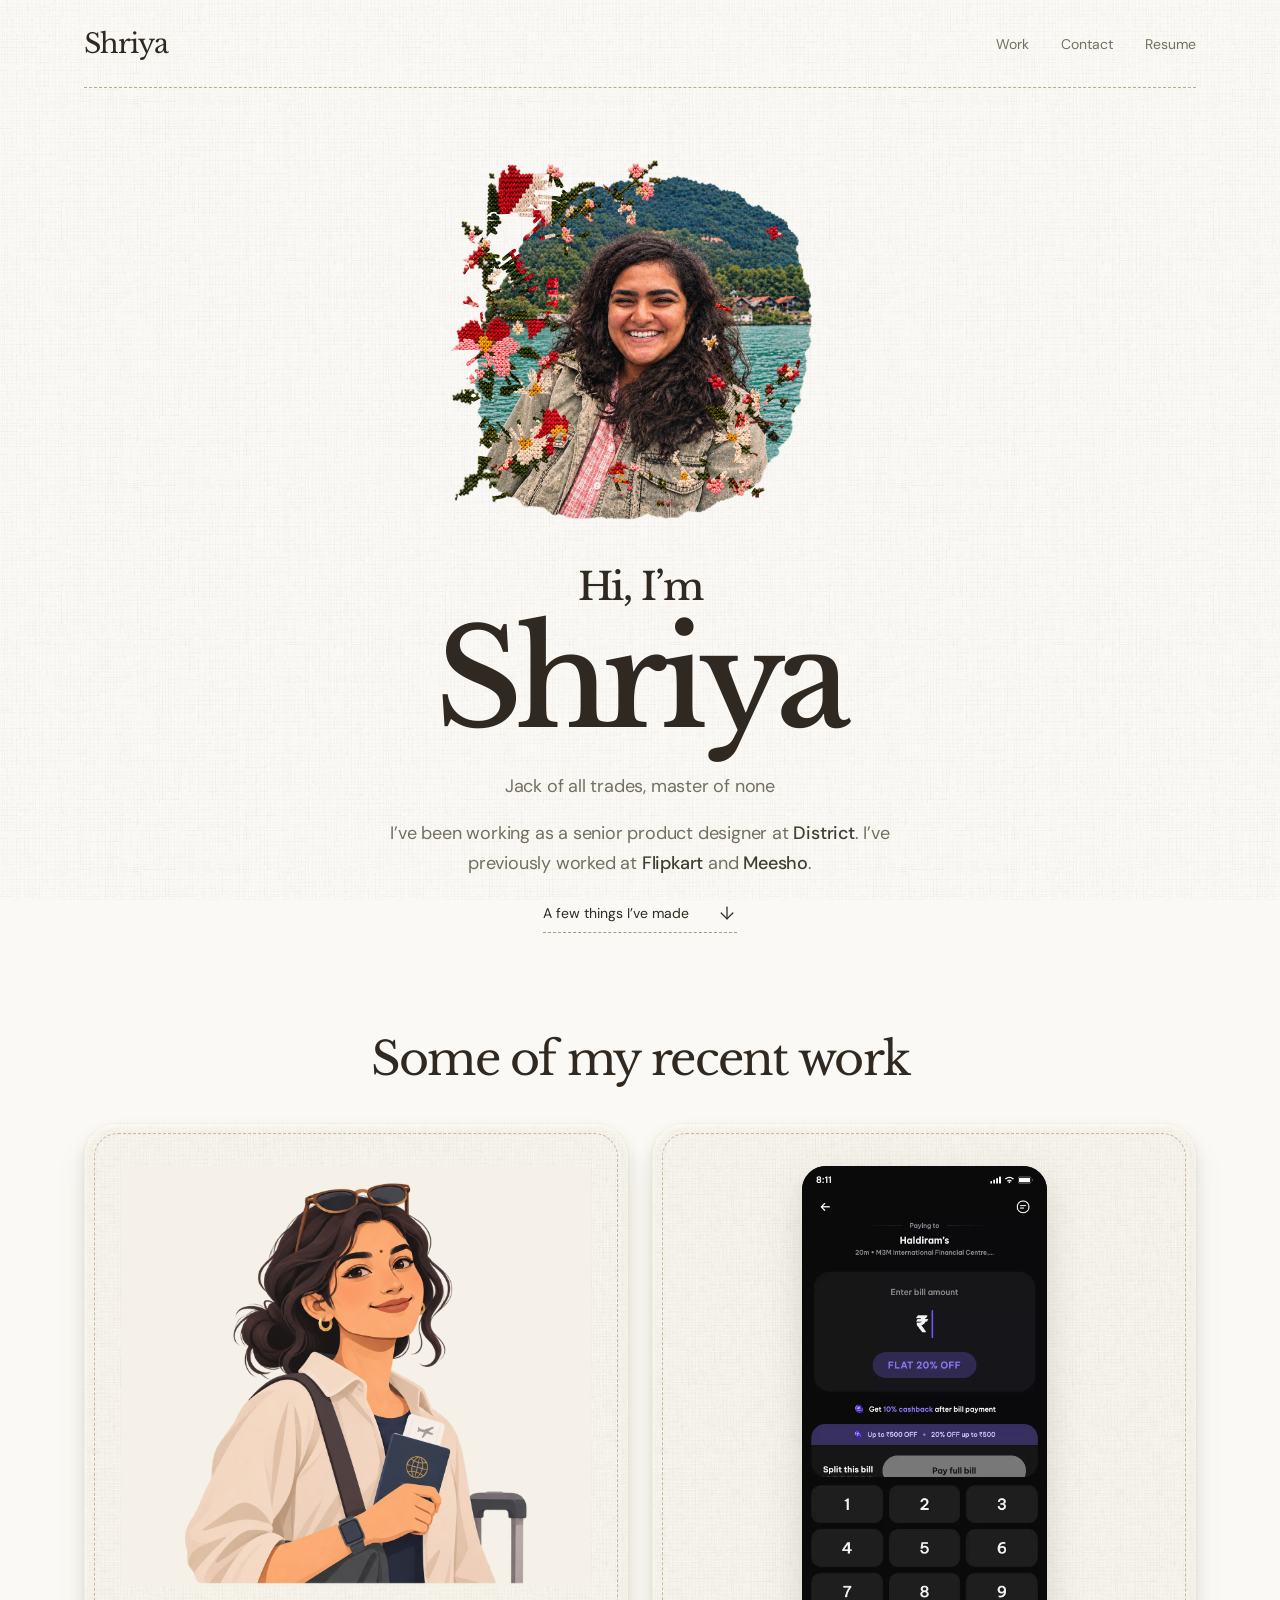
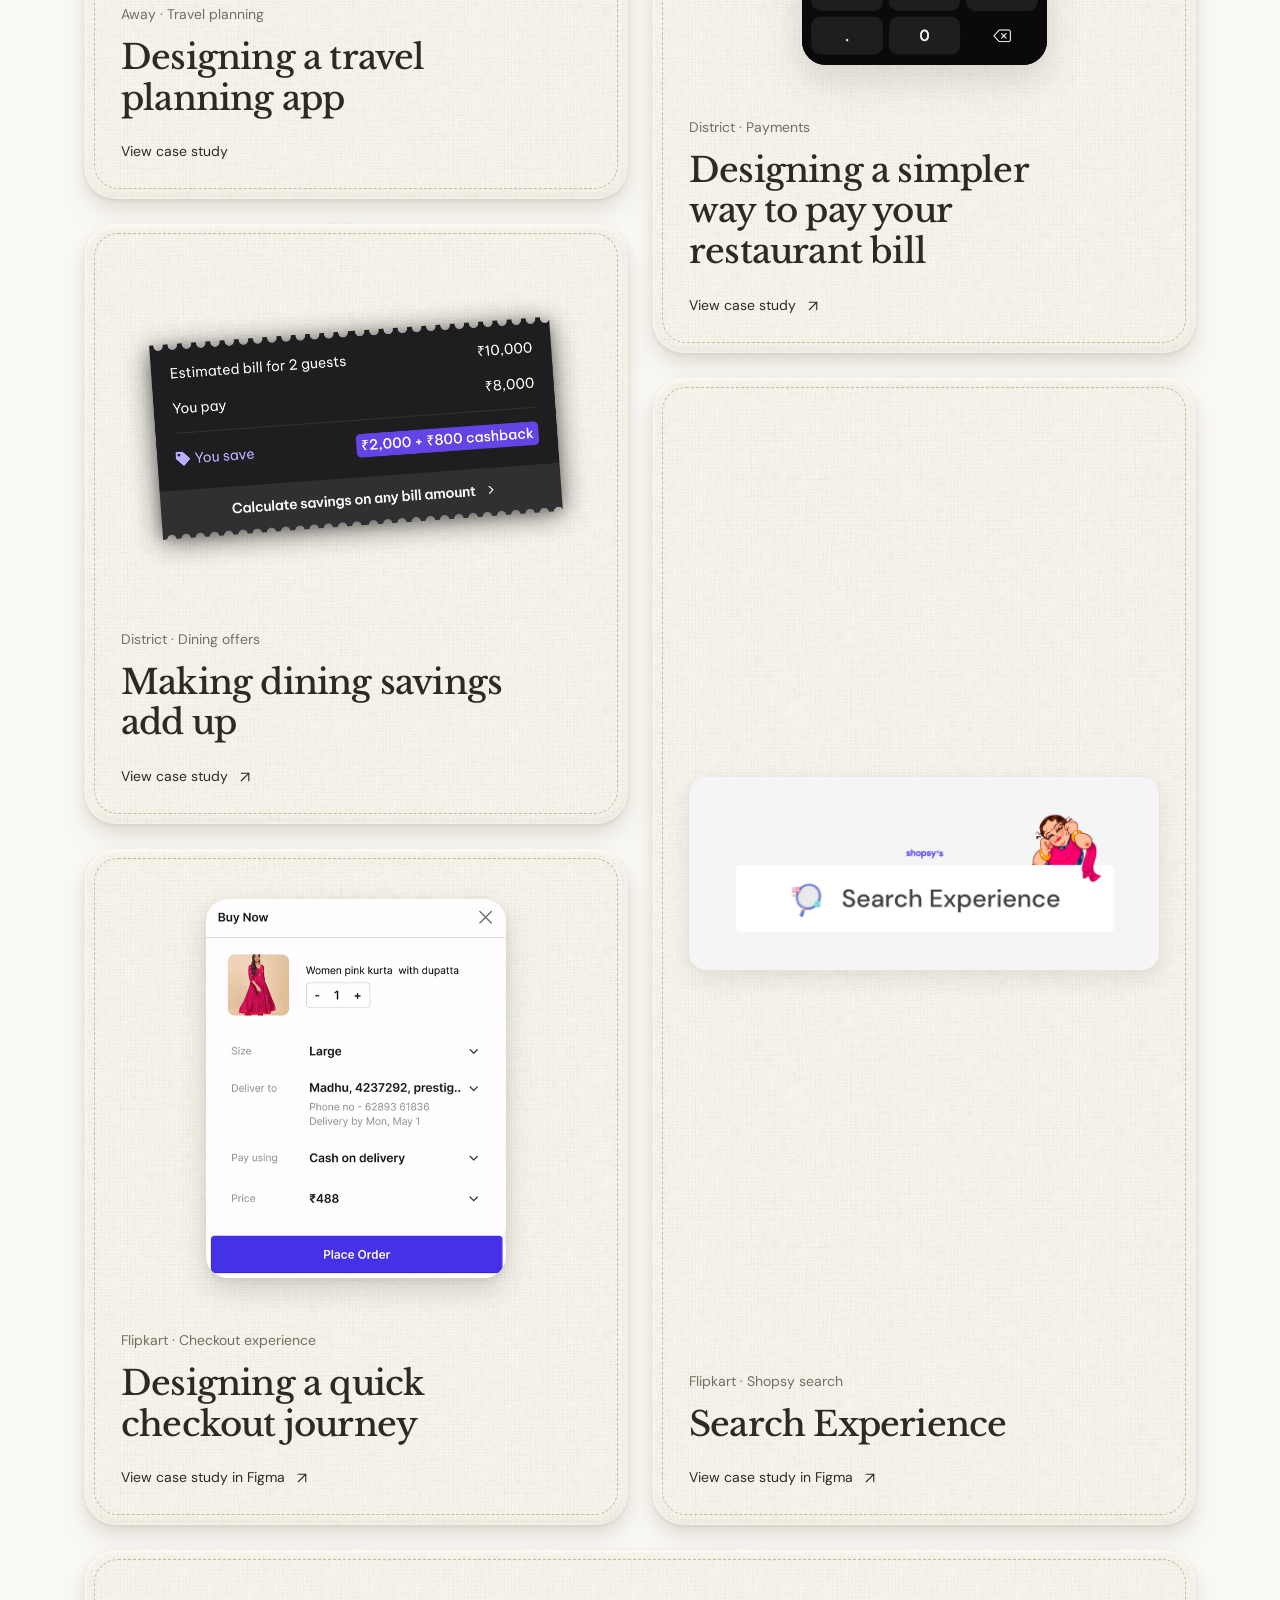
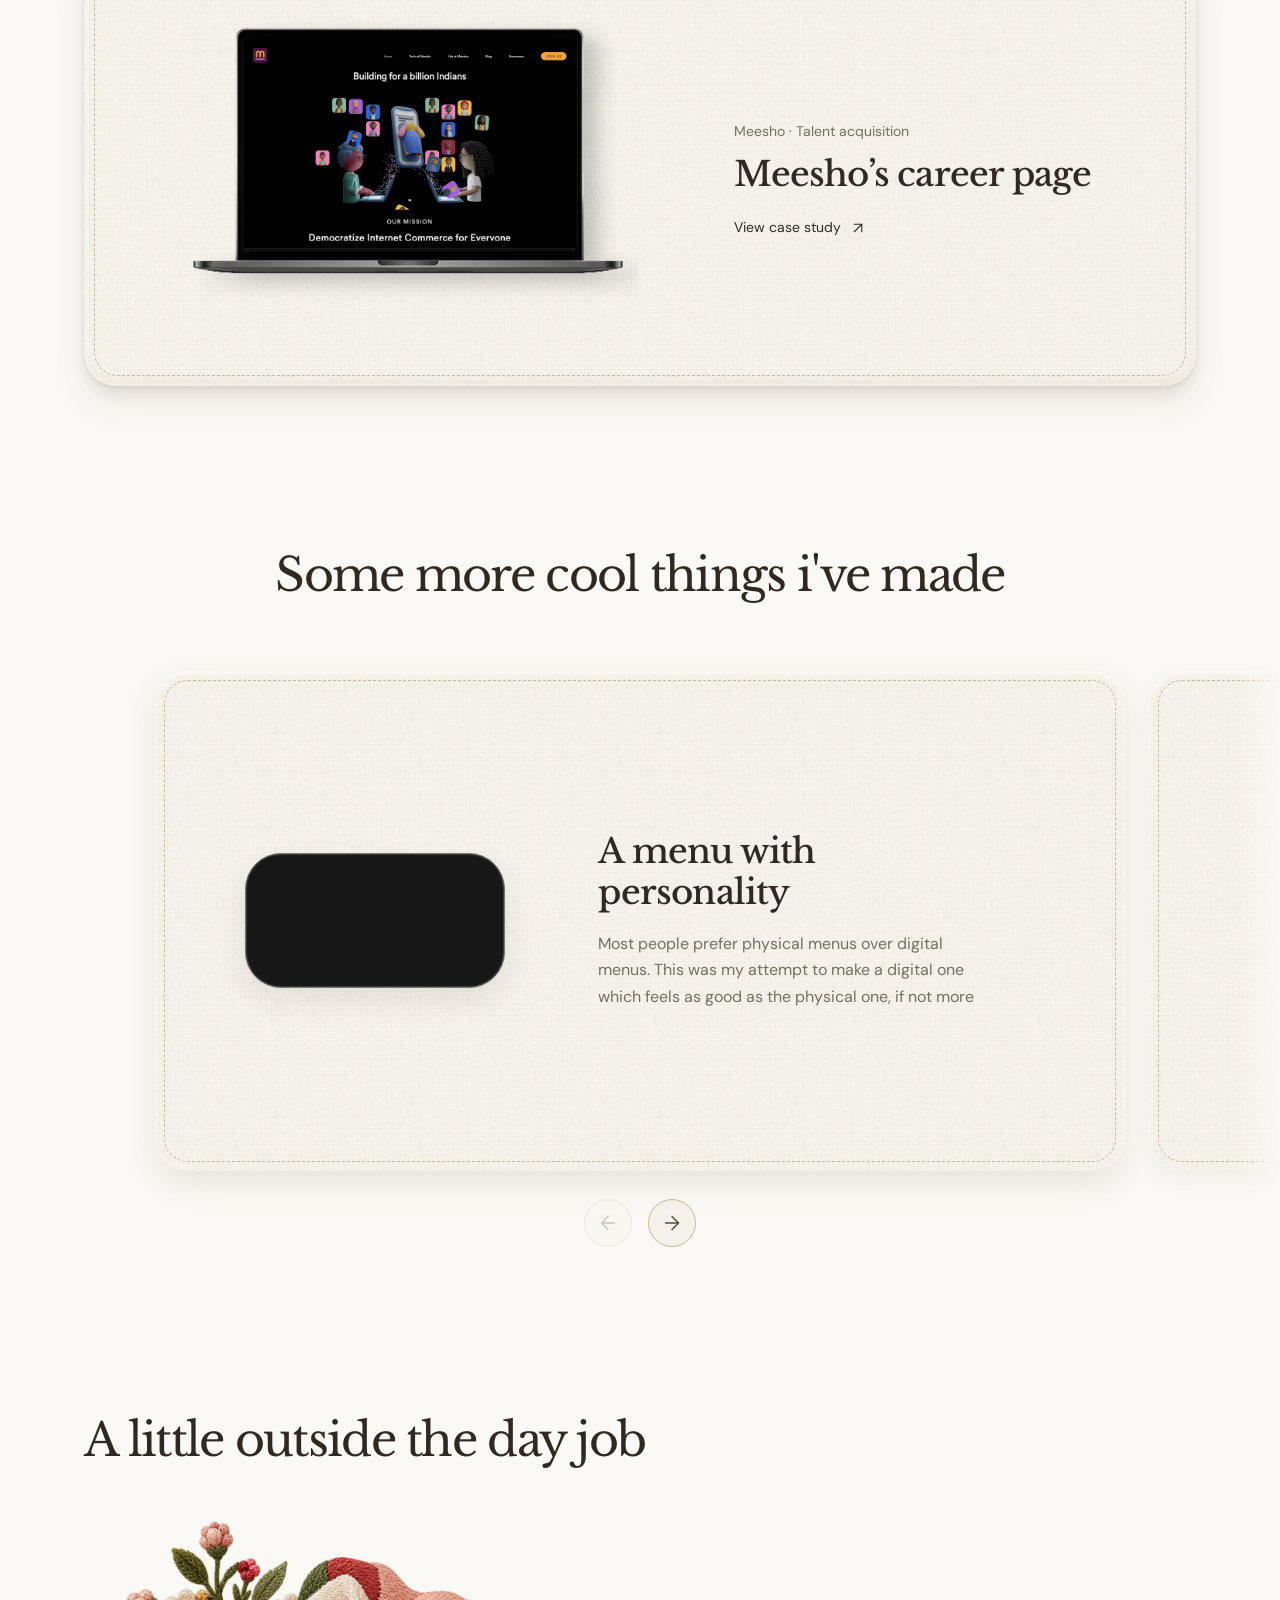
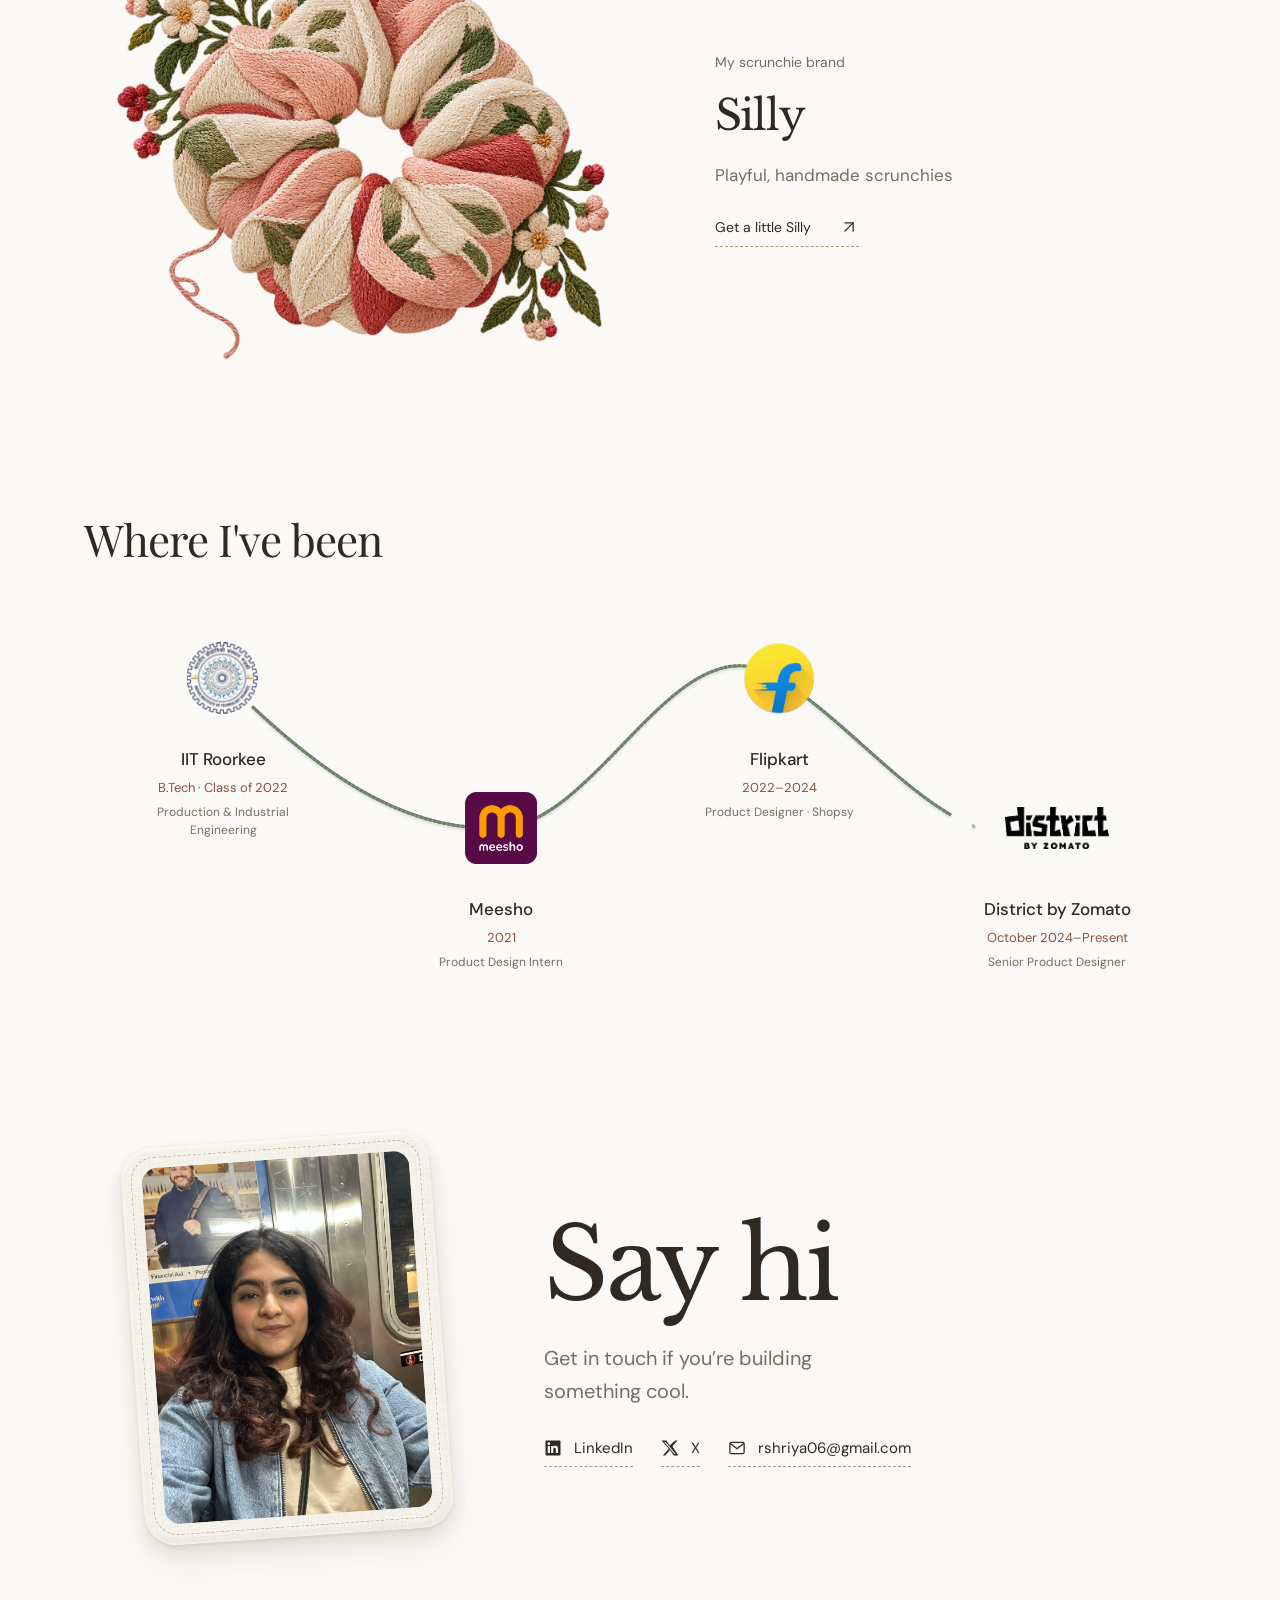
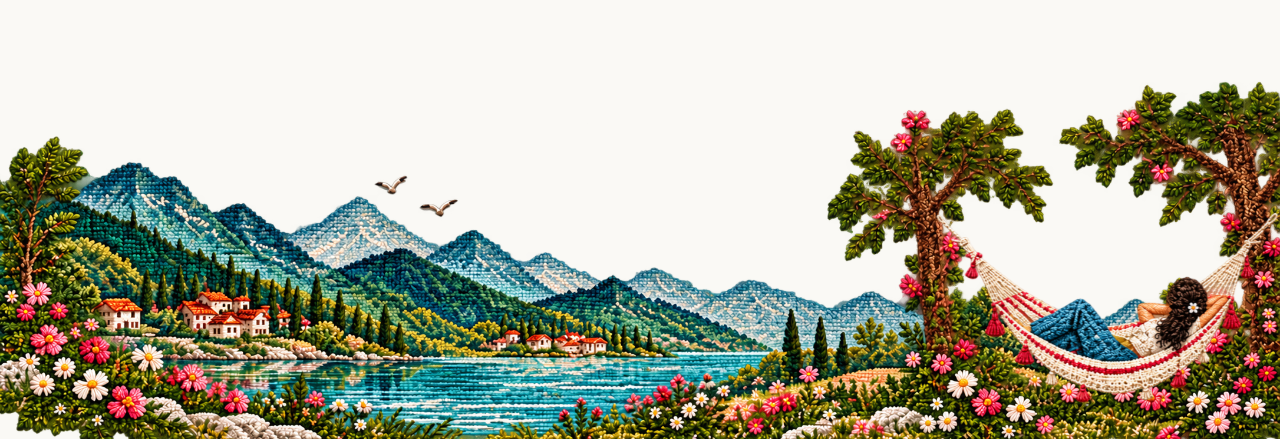
==== commit 2cb52b86: "Publish missing Away project tile and case study" ====
--- a/index.html
+++ b/index.html
@@ -37,4 +37,4 @@
 	animation-duration: 180ms;
 	animation-timing-function: cubic-bezier(0.76, 0, 0.24, 1);
 	animation-fill-mode: both;
-	animation-name: astroFadeIn; }</style></head> <body> <script type="module">function n(){const e=document.querySelector(".footer-landscape-wrap");if(!e||e.dataset.swing)return;e.dataset.swing="true";const t=new IntersectionObserver(r=>{e.toggleAttribute("data-in-view",r[0].isIntersecting)});t.observe(e),document.addEventListener("astro:before-swap",()=>t.disconnect(),{once:!0})}n();document.addEventListener("astro:page-load",n);</script> <a class="skip-link" href="#work">Skip to work</a> <header class="site-header"> <nav class="site-nav" aria-label="Main navigation"> <a class="nav-brand" href="/" aria-label="Shriya — home">Shriya</a> <div class="nav-links"> <a href="#work">Work</a> <a href="#contact">Contact</a> <a href="/Shriya-Ramchandani-Resume.pdf" target="_blank" rel="noopener noreferrer">Resume</a> </div> </nav> </header> <main> <section class="intro" id="about" aria-labelledby="intro-title"> <div class="intro-copy"> <h1 id="intro-title"><span>Hi, I’m</span>Shriya</h1> <p>Jack of all trades, master of none</p> <p class="intro-background">I’ve been working as a senior product designer at <strong>District</strong>. I’ve previously worked at <strong>Flipkart</strong> and <strong>Meesho</strong>.</p> <a class="work-link" href="#work">A few things I’ve made <svg xmlns="http://www.w3.org/2000/svg" width="20" height="20" viewBox="0 0 24 24" fill="none" stroke="currentColor" stroke-width="1.5" stroke-linecap="round" stroke-linejoin="round" class="lucide lucide-arrow-down" aria-hidden="true"><path d="M12 5v14"></path><path d="m19 12-7 7-7-7"></path></svg></a> </div> <div class="portrait-wrap"> <style>astro-island,astro-slot,astro-static-slot{display:contents}</style><script>(()=>{var e=async t=>{await(await t())()};(self.Astro||(self.Astro={})).load=e;window.dispatchEvent(new Event("astro:load"));})();</script><script>(()=>{var A=Object.defineProperty;var g=(i,o,a)=>o in i?A(i,o,{enumerable:!0,configurable:!0,writable:!0,value:a}):i[o]=a;var d=(i,o,a)=>g(i,typeof o!="symbol"?o+"":o,a);{let i={0:t=>m(t),1:t=>a(t),2:t=>new RegExp(t),3:t=>new Date(t),4:t=>new Map(a(t)),5:t=>new Set(a(t)),6:t=>BigInt(t),7:t=>new URL(t),8:t=>new Uint8Array(t),9:t=>new Uint16Array(t),10:t=>new Uint32Array(t),11:t=>1/0*t},o=t=>{let[l,e]=t;return l in i?i[l](e):void 0},a=t=>t.map(o),m=t=>typeof t!="object"||t===null?t:Object.fromEntries(Object.entries(t).map(([l,e])=>[l,o(e)]));class y extends HTMLElement{constructor(){super(...arguments);d(this,"Component");d(this,"hydrator");d(this,"hydrate",async()=>{var b;if(!this.hydrator||!this.isConnected)return;let e=(b=this.parentElement)==null?void 0:b.closest("astro-island[ssr]");if(e){e.addEventListener("astro:hydrate",this.hydrate,{once:!0});return}let c=this.querySelectorAll("astro-slot"),n={},h=this.querySelectorAll("template[data-astro-template]");for(let r of h){let s=r.closest(this.tagName);s!=null&&s.isSameNode(this)&&(n[r.getAttribute("data-astro-template")||"default"]=r.innerHTML,r.remove())}for(let r of c){let s=r.closest(this.tagName);s!=null&&s.isSameNode(this)&&(n[r.getAttribute("name")||"default"]=r.innerHTML)}let p;try{p=this.hasAttribute("props")?m(JSON.parse(this.getAttribute("props"))):{}}catch(r){let s=this.getAttribute("component-url")||"<unknown>",v=this.getAttribute("component-export");throw v&&(s+=` (export ${v})`),console.error(`[hydrate] Error parsing props for component ${s}`,this.getAttribute("props"),r),r}let u;await this.hydrator(this)(this.Component,p,n,{client:this.getAttribute("client")}),this.removeAttribute("ssr"),this.dispatchEvent(new CustomEvent("astro:hydrate"))});d(this,"unmount",()=>{this.isConnected||this.dispatchEvent(new CustomEvent("astro:unmount"))})}disconnectedCallback(){document.removeEventListener("astro:after-swap",this.unmount),document.addEventListener("astro:after-swap",this.unmount,{once:!0})}connectedCallback(){if(!this.hasAttribute("await-children")||document.readyState==="interactive"||document.readyState==="complete")this.childrenConnectedCallback();else{let e=()=>{document.removeEventListener("DOMContentLoaded",e),c.disconnect(),this.childrenConnectedCallback()},c=new MutationObserver(()=>{var n;((n=this.lastChild)==null?void 0:n.nodeType)===Node.COMMENT_NODE&&this.lastChild.nodeValue==="astro:end"&&(this.lastChild.remove(),e())});c.observe(this,{childList:!0}),document.addEventListener("DOMContentLoaded",e)}}async childrenConnectedCallback(){let e=this.getAttribute("before-hydration-url");e&&await import(e),this.start()}async start(){let e=JSON.parse(this.getAttribute("opts")),c=this.getAttribute("client");if(Astro[c]===void 0){window.addEventListener(`astro:${c}`,()=>this.start(),{once:!0});return}try{await Astro[c](async()=>{let n=this.getAttribute("renderer-url"),[h,{default:p}]=await Promise.all([import(this.getAttribute("component-url")),n?import(n):()=>()=>{}]),u=this.getAttribute("component-export")||"default";if(!u.includes("."))this.Component=h[u];else{this.Component=h;for(let f of u.split("."))this.Component=this.Component[f]}return this.hydrator=p,this.hydrate},e,this)}catch(n){console.error(`[astro-island] Error hydrating ${this.getAttribute("component-url")}`,n)}}attributeChangedCallback(){this.hydrate()}}d(y,"observedAttributes",["props"]),customElements.get("astro-island")||customElements.define("astro-island",y)}})();</script><astro-island uid="ZKDRXI" prefix="r10" component-url="/_astro/StitchingPortrait.X7NgNdCc.js" component-export="default" renderer-url="/_astro/client.LGetASx6.js" props="{}" ssr client="load" opts="{&quot;name&quot;:&quot;StitchingPortrait&quot;,&quot;value&quot;:true}" await-children><div class="stitching-portrait"><svg class="portrait portrait-sewing" viewBox="0 0 1254 1254" role="img" aria-label="Shriya smiling by a lake, with embroidered flowers and leaves gradually appearing from multiple starting points."><defs><mask id="_r10R_0_-reveal" maskUnits="userSpaceOnUse" x="0" y="0" width="1254" height="1254"><g fill="none" stroke="white" stroke-width="12" stroke-linecap="round" stroke-linejoin="round"><path data-revealed="true"></path><path data-revealing="true"></path></g><g fill="none" stroke="white" stroke-width="12" stroke-linecap="round" stroke-linejoin="round"><path data-revealed="true"></path><path data-revealing="true"></path></g><g fill="none" stroke="white" stroke-width="12" stroke-linecap="round" stroke-linejoin="round"><path data-revealed="true"></path><path data-revealing="true"></path></g><g fill="none" stroke="white" stroke-width="12" stroke-linecap="round" stroke-linejoin="round"><path data-revealed="true"></path><path data-revealing="true"></path></g><g fill="none" stroke="white" stroke-width="12" stroke-linecap="round" stroke-linejoin="round"><path data-revealed="true"></path><path data-revealing="true"></path></g><g fill="none" stroke="white" stroke-width="12" stroke-linecap="round" stroke-linejoin="round"><path data-revealed="true"></path><path data-revealing="true"></path></g><g fill="none" stroke="white" stroke-width="12" stroke-linecap="round" stroke-linejoin="round"><path data-revealed="true"></path><path data-revealing="true"></path></g><g fill="none" stroke="white" stroke-width="12" stroke-linecap="round" stroke-linejoin="round"><path data-revealed="true"></path><path data-revealing="true"></path></g><g fill="none" stroke="white" stroke-width="12" stroke-linecap="round" stroke-linejoin="round"><path data-revealed="true"></path><path data-revealing="true"></path></g><g fill="none" stroke="white" stroke-width="12" stroke-linecap="round" stroke-linejoin="round"><path data-revealed="true"></path><path data-revealing="true"></path></g><g fill="none" stroke="white" stroke-width="12" stroke-linecap="round" stroke-linejoin="round"><path data-revealed="true"></path><path data-revealing="true"></path></g><g fill="none" stroke="white" stroke-width="12" stroke-linecap="round" stroke-linejoin="round"><path data-revealed="true"></path><path data-revealing="true"></path></g><g fill="none" stroke="white" stroke-width="12" stroke-linecap="round" stroke-linejoin="round"><path data-revealed="true"></path><path data-revealing="true"></path></g><g fill="none" stroke="white" stroke-width="12" stroke-linecap="round" stroke-linejoin="round"><path data-revealed="true"></path><path data-revealing="true"></path></g><g fill="none" stroke="white" stroke-width="12" stroke-linecap="round" stroke-linejoin="round"><path data-revealed="true"></path><path data-revealing="true"></path></g><g fill="none" stroke="white" stroke-width="12" stroke-linecap="round" stroke-linejoin="round"><path data-revealed="true"></path><path data-revealing="true"></path></g><g fill="none" stroke="white" stroke-width="12" stroke-linecap="round" stroke-linejoin="round"><path data-revealed="true"></path><path data-revealing="true"></path></g><g fill="none" stroke="white" stroke-width="12" stroke-linecap="round" stroke-linejoin="round"><path data-revealed="true"></path><path data-revealing="true"></path></g><g fill="none" stroke="white" stroke-width="12" stroke-linecap="round" stroke-linejoin="round"><path data-revealed="true"></path><path data-revealing="true"></path></g><g fill="none" stroke="white" stroke-width="12" stroke-linecap="round" stroke-linejoin="round"><path data-revealed="true"></path><path data-revealing="true"></path></g><g fill="none" stroke="white" stroke-width="12" stroke-linecap="round" stroke-linejoin="round"><path data-revealed="true"></path><path data-revealing="true"></path></g><g fill="none" stroke="white" stroke-width="12" stroke-linecap="round" stroke-linejoin="round"><path data-revealed="true"></path><path data-revealing="true"></path></g><g fill="none" stroke="white" stroke-width="12" stroke-linecap="round" stroke-linejoin="round"><path data-revealed="true"></path><path data-revealing="true"></path></g><g fill="none" stroke="white" stroke-width="12" stroke-linecap="round" stroke-linejoin="round"><path data-revealed="true"></path><path data-revealing="true"></path></g><g fill="none" stroke="white" stroke-width="12" stroke-linecap="round" stroke-linejoin="round"><path data-revealed="true"></path><path data-revealing="true"></path></g><g fill="none" stroke="white" stroke-width="12" stroke-linecap="round" stroke-linejoin="round"><path data-revealed="true"></path><path data-revealing="true"></path></g><g fill="none" stroke="white" stroke-width="12" stroke-linecap="round" stroke-linejoin="round"><path data-revealed="true"></path><path data-revealing="true"></path></g><g fill="none" stroke="white" stroke-width="12" stroke-linecap="round" stroke-linejoin="round"><path data-revealed="true"></path><path data-revealing="true"></path></g><g fill="none" stroke="white" stroke-width="12" stroke-linecap="round" stroke-linejoin="round"><path data-revealed="true"></path><path data-revealing="true"></path></g><g fill="none" stroke="white" stroke-width="12" stroke-linecap="round" stroke-linejoin="round"><path data-revealed="true"></path><path data-revealing="true"></path></g><g fill="none" stroke="white" stroke-width="12" stroke-linecap="round" stroke-linejoin="round"><path data-revealed="true"></path><path data-revealing="true"></path></g><g fill="none" stroke="white" stroke-width="12" stroke-linecap="round" stroke-linejoin="round"><path data-revealed="true"></path><path data-revealing="true"></path></g><g fill="none" stroke="white" stroke-width="12" stroke-linecap="round" stroke-linejoin="round"><path data-revealed="true"></path><path data-revealing="true"></path></g><g fill="none" stroke="white" stroke-width="12" stroke-linecap="round" stroke-linejoin="round"><path data-revealed="true"></path><path data-revealing="true"></path></g><g fill="none" stroke="white" stroke-width="12" stroke-linecap="round" stroke-linejoin="round"><path data-revealed="true"></path><path data-revealing="true"></path></g><g fill="none" stroke="white" stroke-width="12" stroke-linecap="round" stroke-linejoin="round"><path data-revealed="true"></path><path data-revealing="true"></path></g><g fill="none" stroke="white" stroke-width="12" stroke-linecap="round" stroke-linejoin="round"><path data-revealed="true"></path><path data-revealing="true"></path></g><g fill="none" stroke="white" stroke-width="12" stroke-linecap="round" stroke-linejoin="round"><path data-revealed="true"></path><path data-revealing="true"></path></g><g fill="none" stroke="white" stroke-width="12" stroke-linecap="round" stroke-linejoin="round"><path data-revealed="true"></path><path data-revealing="true"></path></g><g fill="none" stroke="white" stroke-width="12" stroke-linecap="round" stroke-linejoin="round"><path data-revealed="true"></path><path data-revealing="true"></path></g><g fill="none" stroke="white" stroke-width="12" stroke-linecap="round" stroke-linejoin="round"><path data-revealed="true"></path><path data-revealing="true"></path></g><g fill="none" stroke="white" stroke-width="12" stroke-linecap="round" stroke-linejoin="round"><path data-revealed="true"></path><path data-revealing="true"></path></g><g fill="none" stroke="white" stroke-width="12" stroke-linecap="round" stroke-linejoin="round"><path data-revealed="true"></path><path data-revealing="true"></path></g><g fill="none" stroke="white" stroke-width="12" stroke-linecap="round" stroke-linejoin="round"><path data-revealed="true"></path><path data-revealing="true"></path></g><g fill="none" stroke="white" stroke-width="12" stroke-linecap="round" stroke-linejoin="round"><path data-revealed="true"></path><path data-revealing="true"></path></g><g fill="none" stroke="white" stroke-width="12" stroke-linecap="round" stroke-linejoin="round"><path data-revealed="true"></path><path data-revealing="true"></path></g><g fill="none" stroke="white" stroke-width="12" stroke-linecap="round" stroke-linejoin="round"><path data-revealed="true"></path><path data-revealing="true"></path></g><g fill="none" stroke="white" stroke-width="12" stroke-linecap="round" stroke-linejoin="round"><path data-revealed="true"></path><path data-revealing="true"></path></g><g fill="none" stroke="white" stroke-width="12" stroke-linecap="round" stroke-linejoin="round"><path data-revealed="true"></path><path data-revealing="true"></path></g><g fill="none" stroke="white" stroke-width="12" stroke-linecap="round" stroke-linejoin="round"><path data-revealed="true"></path><path data-revealing="true"></path></g><g fill="none" stroke="white" stroke-width="12" stroke-linecap="round" stroke-linejoin="round"><path data-revealed="true"></path><path data-revealing="true"></path></g><g fill="none" stroke="white" stroke-width="12" stroke-linecap="round" stroke-linejoin="round"><path data-revealed="true"></path><path data-revealing="true"></path></g><g fill="none" stroke="white" stroke-width="12" stroke-linecap="round" stroke-linejoin="round"><path data-revealed="true"></path><path data-revealing="true"></path></g><g fill="none" stroke="white" stroke-width="12" stroke-linecap="round" stroke-linejoin="round"><path data-revealed="true"></path><path data-revealing="true"></path></g><g fill="none" stroke="white" stroke-width="12" stroke-linecap="round" stroke-linejoin="round"><path data-revealed="true"></path><path data-revealing="true"></path></g><g fill="none" stroke="white" stroke-width="12" stroke-linecap="round" stroke-linejoin="round"><path data-revealed="true"></path><path data-revealing="true"></path></g><g fill="none" stroke="white" stroke-width="12" stroke-linecap="round" stroke-linejoin="round"><path data-revealed="true"></path><path data-revealing="true"></path></g><g fill="none" stroke="white" stroke-width="12" stroke-linecap="round" stroke-linejoin="round"><path data-revealed="true"></path><path data-revealing="true"></path></g><g fill="none" stroke="white" stroke-width="12" stroke-linecap="round" stroke-linejoin="round"><path data-revealed="true"></path><path data-revealing="true"></path></g><g fill="none" stroke="white" stroke-width="12" stroke-linecap="round" stroke-linejoin="round"><path data-revealed="true"></path><path data-revealing="true"></path></g><g fill="none" stroke="white" stroke-width="12" stroke-linecap="round" stroke-linejoin="round"><path data-revealed="true"></path><path data-revealing="true"></path></g><g fill="none" stroke="white" stroke-width="12" stroke-linecap="round" stroke-linejoin="round"><path data-revealed="true"></path><path data-revealing="true"></path></g><g fill="none" stroke="white" stroke-width="12" stroke-linecap="round" stroke-linejoin="round"><path data-revealed="true"></path><path data-revealing="true"></path></g><g fill="none" stroke="white" stroke-width="12" stroke-linecap="round" stroke-linejoin="round"><path data-revealed="true"></path><path data-revealing="true"></path></g><g fill="none" stroke="white" stroke-width="12" stroke-linecap="round" stroke-linejoin="round"><path data-revealed="true"></path><path data-revealing="true"></path></g><g fill="none" stroke="white" stroke-width="12" stroke-linecap="round" stroke-linejoin="round"><path data-revealed="true"></path><path data-revealing="true"></path></g><g fill="none" stroke="white" stroke-width="12" stroke-linecap="round" stroke-linejoin="round"><path data-revealed="true"></path><path data-revealing="true"></path></g><g fill="none" stroke="white" stroke-width="12" stroke-linecap="round" stroke-linejoin="round"><path data-revealed="true"></path><path data-revealing="true"></path></g><g fill="none" stroke="white" stroke-width="12" stroke-linecap="round" stroke-linejoin="round"><path data-revealed="true"></path><path data-revealing="true"></path></g><g fill="none" stroke="white" stroke-width="12" stroke-linecap="round" stroke-linejoin="round"><path data-revealed="true"></path><path data-revealing="true"></path></g><g fill="none" stroke="white" stroke-width="12" stroke-linecap="round" stroke-linejoin="round"><path data-revealed="true"></path><path data-revealing="true"></path></g><g fill="none" stroke="white" stroke-width="12" stroke-linecap="round" stroke-linejoin="round"><path data-revealed="true"></path><path data-revealing="true"></path></g><g fill="none" stroke="white" stroke-width="12" stroke-linecap="round" stroke-linejoin="round"><path data-revealed="true"></path><path data-revealing="true"></path></g><g fill="none" stroke="white" stroke-width="12" stroke-linecap="round" stroke-linejoin="round"><path data-revealed="true"></path><path data-revealing="true"></path></g><g fill="none" stroke="white" stroke-width="12" stroke-linecap="round" stroke-linejoin="round"><path data-revealed="true"></path><path data-revealing="true"></path></g><g fill="none" stroke="white" stroke-width="12" stroke-linecap="round" stroke-linejoin="round"><path data-revealed="true"></path><path data-revealing="true"></path></g><g fill="none" stroke="white" stroke-width="12" stroke-linecap="round" stroke-linejoin="round"><path data-revealed="true"></path><path data-revealing="true"></path></g><g fill="none" stroke="white" stroke-width="12" stroke-linecap="round" stroke-linejoin="round"><path data-revealed="true"></path><path data-revealing="true"></path></g><g fill="none" stroke="white" stroke-width="12" stroke-linecap="round" stroke-linejoin="round"><path data-revealed="true"></path><path data-revealing="true"></path></g><g fill="none" stroke="white" stroke-width="12" stroke-linecap="round" stroke-linejoin="round"><path data-revealed="true"></path><path data-revealing="true"></path></g><g fill="none" stroke="white" stroke-width="12" stroke-linecap="round" stroke-linejoin="round"><path data-revealed="true"></path><path data-revealing="true"></path></g><g fill="none" stroke="white" stroke-width="12" stroke-linecap="round" stroke-linejoin="round"><path data-revealed="true"></path><path data-revealing="true"></path></g><g fill="none" stroke="white" stroke-width="12" stroke-linecap="round" stroke-linejoin="round"><path data-revealed="true"></path><path data-revealing="true"></path></g><g fill="none" stroke="white" stroke-width="12" stroke-linecap="round" stroke-linejoin="round"><path data-revealed="true"></path><path data-revealing="true"></path></g><g fill="none" stroke="white" stroke-width="12" stroke-linecap="round" stroke-linejoin="round"><path data-revealed="true"></path><path data-revealing="true"></path></g><g fill="none" stroke="white" stroke-width="12" stroke-linecap="round" stroke-linejoin="round"><path data-revealed="true"></path><path data-revealing="true"></path></g><g fill="none" stroke="white" stroke-width="12" stroke-linecap="round" stroke-linejoin="round"><path data-revealed="true"></path><path data-revealing="true"></path></g><g fill="none" stroke="white" stroke-width="12" stroke-linecap="round" stroke-linejoin="round"><path data-revealed="true"></path><path data-revealing="true"></path></g><g fill="none" stroke="white" stroke-width="12" stroke-linecap="round" stroke-linejoin="round"><path data-revealed="true"></path><path data-revealing="true"></path></g><g fill="none" stroke="white" stroke-width="12" stroke-linecap="round" stroke-linejoin="round"><path data-revealed="true"></path><path data-revealing="true"></path></g><g fill="none" stroke="white" stroke-width="12" stroke-linecap="round" stroke-linejoin="round"><path data-revealed="true"></path><path data-revealing="true"></path></g><g fill="none" stroke="white" stroke-width="12" stroke-linecap="round" stroke-linejoin="round"><path data-revealed="true"></path><path data-revealing="true"></path></g><g fill="none" stroke="white" stroke-width="12" stroke-linecap="round" stroke-linejoin="round"><path data-revealed="true"></path><path data-revealing="true"></path></g><g fill="none" stroke="white" stroke-width="12" stroke-linecap="round" stroke-linejoin="round"><path data-revealed="true"></path><path data-revealing="true"></path></g><g fill="none" stroke="white" stroke-width="12" stroke-linecap="round" stroke-linejoin="round"><path data-revealed="true"></path><path data-revealing="true"></path></g><g fill="none" stroke="white" stroke-width="12" stroke-linecap="round" stroke-linejoin="round"><path data-revealed="true"></path><path data-revealing="true"></path></g><g fill="none" stroke="white" stroke-width="12" stroke-linecap="round" stroke-linejoin="round"><path data-revealed="true"></path><path data-revealing="true"></path></g><g fill="none" stroke="white" stroke-width="12" stroke-linecap="round" stroke-linejoin="round"><path data-revealed="true"></path><path data-revealing="true"></path></g><g fill="none" stroke="white" stroke-width="12" stroke-linecap="round" stroke-linejoin="round"><path data-revealed="true"></path><path data-revealing="true"></path></g><g fill="none" stroke="white" stroke-width="12" stroke-linecap="round" stroke-linejoin="round"><path data-revealed="true"></path><path data-revealing="true"></path></g><g fill="none" stroke="white" stroke-width="12" stroke-linecap="round" stroke-linejoin="round"><path data-revealed="true"></path><path data-revealing="true"></path></g><g fill="none" stroke="white" stroke-width="12" stroke-linecap="round" stroke-linejoin="round"><path data-revealed="true"></path><path data-revealing="true"></path></g><g fill="none" stroke="white" stroke-width="12" stroke-linecap="round" stroke-linejoin="round"><path data-revealed="true"></path><path data-revealing="true"></path></g><g fill="none" stroke="white" stroke-width="12" stroke-linecap="round" stroke-linejoin="round"><path data-revealed="true"></path><path data-revealing="true"></path></g><g fill="none" stroke="white" stroke-width="12" stroke-linecap="round" stroke-linejoin="round"><path data-revealed="true"></path><path data-revealing="true"></path></g><g fill="none" stroke="white" stroke-width="12" stroke-linecap="round" stroke-linejoin="round"><path data-revealed="true"></path><path data-revealing="true"></path></g><g fill="none" stroke="white" stroke-width="12" stroke-linecap="round" stroke-linejoin="round"><path data-revealed="true"></path><path data-revealing="true"></path></g><g fill="none" stroke="white" stroke-width="12" stroke-linecap="round" stroke-linejoin="round"><path data-revealed="true"></path><path data-revealing="true"></path></g></mask></defs><image href="/images/hero-portrait-cropped.png" width="1254" height="1254"></image><image href="/images/hero-embroidery-cropped.png" width="1254" height="1254" mask="url(#_r10R_0_-reveal)"></image><image data-finished="true" href="/images/hero-embroidery-cropped.png" width="1254" height="1254" opacity="1"></image></svg></div><!--astro:end--></astro-island> </div> </section> <section class="work" id="work" aria-labelledby="work-title"> <div class="section-heading"><h2 id="work-title">Some of my recent work</h2></div> <div class="work-grid"> <div class="work-column"> <article class="project project-sample"> <a class="work-card" href="/work/sample-bill"> <div class="work-card-visual receipt-visual"> <img class="sample-bill-image" src="/images/sample-bill/portfolio-receipt.png" alt="Sample bill for two guests: an estimated ₹10,000 bill, ₹8,000 to pay, and ₹2,000 savings plus ₹800 cashback." loading="lazy"> </div> <div class="work-card-copy"><span class="project-context">District · Dining offers</span><h3>Making dining savings add up</h3><span class="case-link">View case study <svg xmlns="http://www.w3.org/2000/svg" width="18" height="18" viewBox="0 0 24 24" fill="none" stroke="currentColor" stroke-width="1.5" stroke-linecap="round" stroke-linejoin="round" class="lucide lucide-arrow-up-right" aria-hidden="true"><path d="M7 7h10v10"></path><path d="M7 17 17 7"></path></svg></span></div> </a> </article> <article class="project project-table"> <a class="work-card" href="https://www.figma.com/proto/CQKGKHyh8wRlWF6ojhpxTR/Shriya-Ramchandani---Portfolio?node-id=83-42370&scaling=min-zoom&content-scaling=fixed&page-id=83%3A39373" target="_blank" rel="noopener noreferrer"> <div class="work-card-visual express-checkout-visual"><div class="express-checkout-sheet"><img src="/images/express-checkout-cover.png" alt="Express Checkout Buy Now sheet with size, delivery, payment and order details" loading="lazy"></div></div> <div class="work-card-copy"><span class="project-context">Flipkart · Checkout experience</span><h3>Designing a quick checkout journey</h3><span class="case-link">View case study in Figma <svg xmlns="http://www.w3.org/2000/svg" width="18" height="18" viewBox="0 0 24 24" fill="none" stroke="currentColor" stroke-width="1.5" stroke-linecap="round" stroke-linejoin="round" class="lucide lucide-arrow-up-right" aria-hidden="true"><path d="M7 7h10v10"></path><path d="M7 17 17 7"></path></svg></span></div> </a> </article> </div> <div class="work-column"> <article class="project project-payment"> <a class="work-card" href="/work/payment-flow"> <div class="work-card-visual phone-visual"> <div class="project-media" data-astro-transition-persist="payment-phone" data-astro-transition-scope="astro-2w3daj6q-1"> <div class="phone-screen"><video id="payment-flow-video" width="840" height="1710" loop muted playsinline preload="metadata" poster="/images/payment-flow-dining-poster.png" aria-label="District dining payment prototype"><source src="/videos/payment-flow-dining.webm" type="video/webm"></video></div> </div> </div> <div class="work-card-copy"><span class="project-context">District · Payments</span><h3>Designing a simpler way to pay your restaurant bill</h3><span class="case-link">View case study <svg xmlns="http://www.w3.org/2000/svg" width="18" height="18" viewBox="0 0 24 24" fill="none" stroke="currentColor" stroke-width="1.5" stroke-linecap="round" stroke-linejoin="round" class="lucide lucide-arrow-up-right" aria-hidden="true"><path d="M7 7h10v10"></path><path d="M7 17 17 7"></path></svg></span></div> </a> </article> <article class="project project-search"> <a class="work-card" href="https://www.figma.com/proto/CQKGKHyh8wRlWF6ojhpxTR/Shriya-Ramchandani---Portfolio?node-id=103-38094&scaling=contain&content-scaling=fixed&page-id=103%3A34276" target="_blank" rel="noopener noreferrer"> <div class="work-card-visual search-cover-visual"><img src="/images/search-experience-cover.png" alt="Shopsy’s Search Experience, with a magnifying glass and illustrated shopping character" loading="lazy"></div> <div class="work-card-copy"><span class="project-context">Flipkart · Shopsy search</span><h3>Search Experience</h3><span class="case-link">View case study in Figma <svg xmlns="http://www.w3.org/2000/svg" width="18" height="18" viewBox="0 0 24 24" fill="none" stroke="currentColor" stroke-width="1.5" stroke-linecap="round" stroke-linejoin="round" class="lucide lucide-arrow-up-right" aria-hidden="true"><path d="M7 7h10v10"></path><path d="M7 17 17 7"></path></svg></span></div> </a> </article> </div> <article class="project project-meesho"> <a class="work-card" href="https://paper-starburst-e56.notion.site/The-story-of-Meesho-s-Talent-Acquisition-Website-3d26bbbe01394af19eb1f54a0d23297b" target="_blank" rel="noopener noreferrer"> <div class="work-card-visual meesho-careers-visual"><img class="meesho-careers-image" src="/images/meesho-careers-cover.png" alt="Meesho’s careers website shown on a laptop, featuring the headline Building for a billion Indians." width="1188" height="810" loading="lazy"></div> <div class="work-card-copy"><span class="project-context">Meesho · Talent acquisition</span><h3>Meesho’s career page</h3><span class="case-link">View case study <svg xmlns="http://www.w3.org/2000/svg" width="18" height="18" viewBox="0 0 24 24" fill="none" stroke="currentColor" stroke-width="1.5" stroke-linecap="round" stroke-linejoin="round" class="lucide lucide-arrow-up-right" aria-hidden="true"><path d="M7 7h10v10"></path><path d="M7 17 17 7"></path></svg></span></div> </a> </article> </div> </section> <section class="more-things" id="more-things" aria-labelledby="more-things-title"> <div class="section-heading"><h2 id="more-things-title">Some more cool things i've made</h2></div> <div class="more-things-grid" id="exploration-rail" tabindex="0" role="region" aria-label="Design explorations" aria-roledescription="carousel"> <figure class="more-things-item" style="--experiment-order: 0"> <div class="experiment-iphone"> <video muted loop playsinline preload="metadata" aria-label="Experiment 01 — a little idea in motion."> <source src="/videos/more-cool-things-01.mp4" type="video/mp4"> <a href="/videos/more-cool-things-01.mp4">Watch the video</a> </video> </div> <figcaption><button class="experiment-select" type="button" aria-expanded="false"><h3>A menu with personality</h3></button><p>Most people prefer physical menus over digital menus. This was my attempt to make a digital one which feels as good as the physical one, if not more</p></figcaption> </figure> <figure class="more-things-item" style="--experiment-order: 1"> <div class="experiment-iphone"> <video muted loop playsinline preload="metadata" aria-label="Bill estimation — an interaction exploration."> <source src="/videos/bill-estimation.mp4" type="video/mp4"> <a href="/videos/bill-estimation.mp4">Watch the video</a> </video> </div> <figcaption><button class="experiment-select" type="button" aria-expanded="false"><h3>Plan your spend</h3></button><p>People might be anxious about overspending at a restaurant. This was a way for them to estimate their bill based on their approximate order or number of people in the group</p></figcaption> </figure> <figure class="more-things-item" style="--experiment-order: 2"> <div class="experiment-iphone"> <video muted loop playsinline preload="metadata" aria-label="Experiment 03 — a little idea in motion."> <source src="/videos/more-cool-things-03.mp4" type="video/mp4"> <a href="/videos/more-cool-things-03.mp4">Watch the video</a> </video> </div> <figcaption><button class="experiment-select" type="button" aria-expanded="false"><h3>Bring your friends</h3></button><p>Going out with friends is fun, and the digital experience should feel just as playful. That idea shaped this flow for inviting friends to a table reservation.</p></figcaption> </figure> <figure class="more-things-item" style="--experiment-order: 3"> <div class="experiment-iphone"> <video muted loop playsinline preload="metadata" aria-label="Actions — an interaction exploration."> <source src="/videos/actions.mp4" type="video/mp4"> <a href="/videos/actions.mp4">Watch the video</a> </video> </div> <figcaption><button class="experiment-select" type="button" aria-expanded="false"><h3>Little actions</h3></button><p>There were a lot of actions on the restaurant page which needed to be always accessible but also were not important enough to dedicate a lot of space to, this was a way to solve for both</p></figcaption> </figure> <figure class="more-things-item" style="--experiment-order: 4"> <div class="experiment-iphone"> <video muted loop playsinline preload="metadata" aria-label="Reviews — an interaction exploration."> <source src="/videos/reviews.mp4" type="video/mp4"> <a href="/videos/reviews.mp4">Watch the video</a> </video> </div> <figcaption><button class="experiment-select" type="button" aria-expanded="false"><h3>Reviews with character</h3></button><p>My attempt to make review cards more interesting and human</p></figcaption> </figure> <figure class="more-things-item" style="--experiment-order: 5"> <div class="experiment-iphone"> <video muted loop playsinline preload="metadata" aria-label="Timings — an interaction exploration."> <source src="/videos/timings.mp4" type="video/mp4"> <a href="/videos/timings.mp4">Watch the video</a> </video> </div> <figcaption><button class="experiment-select" type="button" aria-expanded="false"><h3>Opening hours, reimagined</h3></button><p>Restaurant opening hours used to look like an Excel sheet and felt too mechanical. This was my attempt to make that everyday information a little more interesting.</p></figcaption> </figure> </div> <div class="exploration-navigation" role="group" aria-label="Exploration navigation"> <button class="exploration-arrow" data-rail-previous type="button" aria-label="Previous exploration" aria-controls="exploration-rail" disabled> <svg xmlns="http://www.w3.org/2000/svg" width="22" height="22" viewBox="0 0 24 24" fill="none" stroke="currentColor" stroke-width="1.5" stroke-linecap="round" stroke-linejoin="round" class="lucide lucide-arrow-left" aria-hidden="true"><path d="m12 19-7-7 7-7"></path><path d="M19 12H5"></path></svg> </button> <button class="exploration-arrow" data-rail-next type="button" aria-label="Next exploration" aria-controls="exploration-rail"> <svg xmlns="http://www.w3.org/2000/svg" width="22" height="22" viewBox="0 0 24 24" fill="none" stroke="currentColor" stroke-width="1.5" stroke-linecap="round" stroke-linejoin="round" class="lucide lucide-arrow-right" aria-hidden="true"><path d="M5 12h14"></path><path d="m12 5 7 7-7 7"></path></svg> </button> </div> </section> <section class="silly" id="silly" aria-labelledby="silly-title"> <div class="section-heading"><h2 id="silly-title">A little outside the day job</h2></div> <div class="silly-feature"> <div class="silly-gallery"> <img src="/images/embroidered-floral-scrunchie-wreath.png" alt="Embroidered floral scrunchie in pink and cream with green leaves" width="1334" height="1179" loading="lazy"> </div> <div class="silly-copy"> <span class="project-context">My scrunchie brand</span> <h3>Silly</h3> <p>Playful, handmade scrunchies</p> <a class="work-link" href="https://getsilly.in/" target="_blank" rel="noopener noreferrer">Get a little Silly <svg xmlns="http://www.w3.org/2000/svg" width="20" height="20" viewBox="0 0 24 24" fill="none" stroke="currentColor" stroke-width="1.5" stroke-linecap="round" stroke-linejoin="round" class="lucide lucide-arrow-up-right" aria-hidden="true"><path d="M7 7h10v10"></path><path d="M7 17 17 7"></path></svg></a> </div> </div> </section> <section class="career-timeline" aria-labelledby="career-title"> <h2 id="career-title">Where I've been</h2> <div class="career-trail"> <svg class="career-thread career-thread-desktop" viewBox="0 0 1000 390" preserveAspectRatio="none" fill="none" aria-hidden="true"><defs><mask id="career-thread-ends"><path d="M125 70 C205 160 285 225 375 220 S535 5 625 70 S785 260 875 220" pathLength="100" stroke="white" stroke-width="12" stroke-dasharray="90 100" stroke-dashoffset="-5"></path><rect x="800" y="174" width="150" height="92" fill="black"></rect></mask></defs><g mask="url(#career-thread-ends)"><path id="career-stitch" d="M125 70 C205 160 285 225 375 220 S535 5 625 70 S785 260 875 220"></path><use href="#career-stitch" class="thread-highlight"></use><use href="#career-stitch" class="thread-fibres"></use></g></svg> <svg class="career-thread career-thread-mobile" viewBox="0 0 400 680" preserveAspectRatio="none" fill="none" aria-hidden="true"><defs><mask id="career-thread-mobile-ends"><path d="M100 42 C200 -35 390 150 300 207 S5 295 100 372 C175 425 300 470 300 537" pathLength="100" stroke="white" stroke-width="12" stroke-dasharray="100 100" stroke-dashoffset="0"></path></mask></defs><g mask="url(#career-thread-mobile-ends)"><path id="career-stitch-mobile" d="M100 42 C200 -35 390 150 300 207 S5 295 100 372 C175 425 300 470 300 537"></path><use href="#career-stitch-mobile" class="thread-highlight"></use><use href="#career-stitch-mobile" class="thread-fibres"></use></g></svg> <ol class="career-stops"> <li><div class="career-patch"><img src="/images/timeline/iitr.png" alt="IIT Roorkee logo" loading="lazy"></div><h3>IIT Roorkee</h3><p>B.Tech · Class of 2022</p><span>Production &amp; Industrial Engineering</span></li> <li><div class="career-patch"><img src="/images/timeline/meesho.png" alt="Meesho logo" loading="lazy"></div><h3>Meesho</h3><p>2021</p><span>Product Design Intern</span></li> <li><div class="career-patch"><img src="/images/timeline/flipkart.png" alt="Flipkart logo" loading="lazy"></div><h3>Flipkart</h3><p>2022–2024</p><span>Product Designer · Shopsy</span></li> <li><div class="career-patch"><img src="/images/timeline/district.png" alt="District logo" loading="lazy"></div><h3>District by Zomato</h3><p>October 2024–Present</p><span>Senior Product Designer</span></li> </ol> </div> </section> <section class="say-hi" id="contact" aria-labelledby="say-hi-title"> <figure class="say-hi-photo"><img src="/images/say-hi.jpg" alt="Shriya on a train, wearing a denim jacket." width="900" height="1200" loading="lazy"></figure> <div class="say-hi-copy"> <h2 id="say-hi-title">Say hi</h2> <p class="say-hi-message">Get in touch if you’re building something cool.</p> <div class="say-hi-links" aria-label="Contact touchpoints"> <a class="contact-touchpoint" href="https://www.linkedin.com/in/shriya-ramchandani-560643198/" target="_blank" rel="noopener noreferrer" aria-label="Shriya on LinkedIn (opens in a new tab)"><svg viewBox="0 0 24 24" aria-hidden="true"><path fill="currentColor" d="M20.45 2H3.55C2.69 2 2 2.68 2 3.52v16.96c0 .84.69 1.52 1.55 1.52h16.9c.86 0 1.55-.68 1.55-1.52V3.52c0-.84-.69-1.52-1.55-1.52ZM7.93 18.75H4.98V9.2h2.95v9.55ZM6.45 7.9a1.71 1.71 0 1 1 0-3.42 1.71 1.71 0 0 1 0 3.42Zm12.3 10.85H15.8V14.1c0-1.11-.02-2.54-1.55-2.54-1.55 0-1.79 1.21-1.79 2.46v4.73H9.51V9.2h2.83v1.3h.04c.39-.74 1.35-1.52 2.78-1.52 2.98 0 3.59 1.96 3.59 4.51v5.26Z"></path></svg><span>LinkedIn</span></a> <a class="contact-touchpoint" href="https://x.com/shriya06?s=11" target="_blank" rel="noopener noreferrer" aria-label="Shriya on X (opens in a new tab)"><svg viewBox="0 0 24 24" aria-hidden="true"><path fill="currentColor" d="M18.9 2H22l-6.77 7.74L23.2 22h-6.24l-4.89-7.4L5.6 22H2.47l7.98-9.14L.8 2h6.4l4.42 6.76L18.9 2Zm-1.1 18h1.73L6.27 3.89H4.42L17.8 20Z"></path></svg><span>X</span></a> <a class="contact-touchpoint" href="mailto:rshriya06@gmail.com"><svg viewBox="0 0 24 24" fill="none" stroke="currentColor" stroke-width="1.7" stroke-linecap="round" stroke-linejoin="round" aria-hidden="true"><rect x="2.5" y="4.5" width="19" height="15" rx="2"></rect><path d="m3 6 9 7 9-7"></path></svg><span>rshriya06@gmail.com</span></a> </div> </div> </section> <footer class="landscape-footer"> <div class="footer-landscape-wrap"><img class="footer-landscape" src="/images/footer-landscape-background-v2.png" alt="An embroidered lakeside landscape with mountains, flowers, and a woman resting in a hammock." width="2172" height="724" loading="lazy"><img class="hammock-layer" src="/images/footer-hammock-layer.png" alt="" aria-hidden="true" width="2172" height="724" loading="lazy"></div> </footer> </main> <dialog class="video-overlay" aria-label="Expanded video"> <button class="video-overlay-close" type="button" aria-label="Close video">×</button> <div class="experiment-iphone video-overlay-phone"><video controls playsinline loop muted></video></div> </dialog> <script type="module" src="/_astro/index.astro_astro_type_script_index_0_lang.BYKJCjMR.js"></script> </body> </html>+	animation-name: astroFadeIn; }</style></head> <body> <script type="module">function n(){const e=document.querySelector(".footer-landscape-wrap");if(!e||e.dataset.swing)return;e.dataset.swing="true";const t=new IntersectionObserver(r=>{e.toggleAttribute("data-in-view",r[0].isIntersecting)});t.observe(e),document.addEventListener("astro:before-swap",()=>t.disconnect(),{once:!0})}n();document.addEventListener("astro:page-load",n);</script> <a class="skip-link" href="#work">Skip to work</a> <header class="site-header"> <nav class="site-nav" aria-label="Main navigation"> <a class="nav-brand" href="/" aria-label="Shriya — home">Shriya</a> <div class="nav-links"> <a href="#work">Work</a> <a href="#contact">Contact</a> <a href="/Shriya-Ramchandani-Resume.pdf" target="_blank" rel="noopener noreferrer">Resume</a> </div> </nav> </header> <main> <section class="intro" id="about" aria-labelledby="intro-title"> <div class="intro-copy"> <h1 id="intro-title"><span>Hi, I’m</span>Shriya</h1> <p>Jack of all trades, master of none</p> <p class="intro-background">I’ve been working as a senior product designer at <strong>District</strong>. I’ve previously worked at <strong>Flipkart</strong> and <strong>Meesho</strong>.</p> <a class="work-link" href="#work">A few things I’ve made <svg xmlns="http://www.w3.org/2000/svg" width="20" height="20" viewBox="0 0 24 24" fill="none" stroke="currentColor" stroke-width="1.5" stroke-linecap="round" stroke-linejoin="round" class="lucide lucide-arrow-down" aria-hidden="true"><path d="M12 5v14"></path><path d="m19 12-7 7-7-7"></path></svg></a> </div> <div class="portrait-wrap"> <style>astro-island,astro-slot,astro-static-slot{display:contents}</style><script>(()=>{var e=async t=>{await(await t())()};(self.Astro||(self.Astro={})).load=e;window.dispatchEvent(new Event("astro:load"));})();</script><script>(()=>{var A=Object.defineProperty;var g=(i,o,a)=>o in i?A(i,o,{enumerable:!0,configurable:!0,writable:!0,value:a}):i[o]=a;var d=(i,o,a)=>g(i,typeof o!="symbol"?o+"":o,a);{let i={0:t=>m(t),1:t=>a(t),2:t=>new RegExp(t),3:t=>new Date(t),4:t=>new Map(a(t)),5:t=>new Set(a(t)),6:t=>BigInt(t),7:t=>new URL(t),8:t=>new Uint8Array(t),9:t=>new Uint16Array(t),10:t=>new Uint32Array(t),11:t=>1/0*t},o=t=>{let[l,e]=t;return l in i?i[l](e):void 0},a=t=>t.map(o),m=t=>typeof t!="object"||t===null?t:Object.fromEntries(Object.entries(t).map(([l,e])=>[l,o(e)]));class y extends HTMLElement{constructor(){super(...arguments);d(this,"Component");d(this,"hydrator");d(this,"hydrate",async()=>{var b;if(!this.hydrator||!this.isConnected)return;let e=(b=this.parentElement)==null?void 0:b.closest("astro-island[ssr]");if(e){e.addEventListener("astro:hydrate",this.hydrate,{once:!0});return}let c=this.querySelectorAll("astro-slot"),n={},h=this.querySelectorAll("template[data-astro-template]");for(let r of h){let s=r.closest(this.tagName);s!=null&&s.isSameNode(this)&&(n[r.getAttribute("data-astro-template")||"default"]=r.innerHTML,r.remove())}for(let r of c){let s=r.closest(this.tagName);s!=null&&s.isSameNode(this)&&(n[r.getAttribute("name")||"default"]=r.innerHTML)}let p;try{p=this.hasAttribute("props")?m(JSON.parse(this.getAttribute("props"))):{}}catch(r){let s=this.getAttribute("component-url")||"<unknown>",v=this.getAttribute("component-export");throw v&&(s+=` (export ${v})`),console.error(`[hydrate] Error parsing props for component ${s}`,this.getAttribute("props"),r),r}let u;await this.hydrator(this)(this.Component,p,n,{client:this.getAttribute("client")}),this.removeAttribute("ssr"),this.dispatchEvent(new CustomEvent("astro:hydrate"))});d(this,"unmount",()=>{this.isConnected||this.dispatchEvent(new CustomEvent("astro:unmount"))})}disconnectedCallback(){document.removeEventListener("astro:after-swap",this.unmount),document.addEventListener("astro:after-swap",this.unmount,{once:!0})}connectedCallback(){if(!this.hasAttribute("await-children")||document.readyState==="interactive"||document.readyState==="complete")this.childrenConnectedCallback();else{let e=()=>{document.removeEventListener("DOMContentLoaded",e),c.disconnect(),this.childrenConnectedCallback()},c=new MutationObserver(()=>{var n;((n=this.lastChild)==null?void 0:n.nodeType)===Node.COMMENT_NODE&&this.lastChild.nodeValue==="astro:end"&&(this.lastChild.remove(),e())});c.observe(this,{childList:!0}),document.addEventListener("DOMContentLoaded",e)}}async childrenConnectedCallback(){let e=this.getAttribute("before-hydration-url");e&&await import(e),this.start()}async start(){let e=JSON.parse(this.getAttribute("opts")),c=this.getAttribute("client");if(Astro[c]===void 0){window.addEventListener(`astro:${c}`,()=>this.start(),{once:!0});return}try{await Astro[c](async()=>{let n=this.getAttribute("renderer-url"),[h,{default:p}]=await Promise.all([import(this.getAttribute("component-url")),n?import(n):()=>()=>{}]),u=this.getAttribute("component-export")||"default";if(!u.includes("."))this.Component=h[u];else{this.Component=h;for(let f of u.split("."))this.Component=this.Component[f]}return this.hydrator=p,this.hydrate},e,this)}catch(n){console.error(`[astro-island] Error hydrating ${this.getAttribute("component-url")}`,n)}}attributeChangedCallback(){this.hydrate()}}d(y,"observedAttributes",["props"]),customElements.get("astro-island")||customElements.define("astro-island",y)}})();</script><astro-island uid="ZKDRXI" prefix="r10" component-url="/_astro/StitchingPortrait.X7NgNdCc.js" component-export="default" renderer-url="/_astro/client.LGetASx6.js" props="{}" ssr client="load" opts="{&quot;name&quot;:&quot;StitchingPortrait&quot;,&quot;value&quot;:true}" await-children><div class="stitching-portrait"><svg class="portrait portrait-sewing" viewBox="0 0 1254 1254" role="img" aria-label="Shriya smiling by a lake, with embroidered flowers and leaves gradually appearing from multiple starting points."><defs><mask id="_r10R_0_-reveal" maskUnits="userSpaceOnUse" x="0" y="0" width="1254" height="1254"><g fill="none" stroke="white" stroke-width="12" stroke-linecap="round" stroke-linejoin="round"><path data-revealed="true"></path><path data-revealing="true"></path></g><g fill="none" stroke="white" stroke-width="12" stroke-linecap="round" stroke-linejoin="round"><path data-revealed="true"></path><path data-revealing="true"></path></g><g fill="none" stroke="white" stroke-width="12" stroke-linecap="round" stroke-linejoin="round"><path data-revealed="true"></path><path data-revealing="true"></path></g><g fill="none" stroke="white" stroke-width="12" stroke-linecap="round" stroke-linejoin="round"><path data-revealed="true"></path><path data-revealing="true"></path></g><g fill="none" stroke="white" stroke-width="12" stroke-linecap="round" stroke-linejoin="round"><path data-revealed="true"></path><path data-revealing="true"></path></g><g fill="none" stroke="white" stroke-width="12" stroke-linecap="round" stroke-linejoin="round"><path data-revealed="true"></path><path data-revealing="true"></path></g><g fill="none" stroke="white" stroke-width="12" stroke-linecap="round" stroke-linejoin="round"><path data-revealed="true"></path><path data-revealing="true"></path></g><g fill="none" stroke="white" stroke-width="12" stroke-linecap="round" stroke-linejoin="round"><path data-revealed="true"></path><path data-revealing="true"></path></g><g fill="none" stroke="white" stroke-width="12" stroke-linecap="round" stroke-linejoin="round"><path data-revealed="true"></path><path data-revealing="true"></path></g><g fill="none" stroke="white" stroke-width="12" stroke-linecap="round" stroke-linejoin="round"><path data-revealed="true"></path><path data-revealing="true"></path></g><g fill="none" stroke="white" stroke-width="12" stroke-linecap="round" stroke-linejoin="round"><path data-revealed="true"></path><path data-revealing="true"></path></g><g fill="none" stroke="white" stroke-width="12" stroke-linecap="round" stroke-linejoin="round"><path data-revealed="true"></path><path data-revealing="true"></path></g><g fill="none" stroke="white" stroke-width="12" stroke-linecap="round" stroke-linejoin="round"><path data-revealed="true"></path><path data-revealing="true"></path></g><g fill="none" stroke="white" stroke-width="12" stroke-linecap="round" stroke-linejoin="round"><path data-revealed="true"></path><path data-revealing="true"></path></g><g fill="none" stroke="white" stroke-width="12" stroke-linecap="round" stroke-linejoin="round"><path data-revealed="true"></path><path data-revealing="true"></path></g><g fill="none" stroke="white" stroke-width="12" stroke-linecap="round" stroke-linejoin="round"><path data-revealed="true"></path><path data-revealing="true"></path></g><g fill="none" stroke="white" stroke-width="12" stroke-linecap="round" stroke-linejoin="round"><path data-revealed="true"></path><path data-revealing="true"></path></g><g fill="none" stroke="white" stroke-width="12" stroke-linecap="round" stroke-linejoin="round"><path data-revealed="true"></path><path data-revealing="true"></path></g><g fill="none" stroke="white" stroke-width="12" stroke-linecap="round" stroke-linejoin="round"><path data-revealed="true"></path><path data-revealing="true"></path></g><g fill="none" stroke="white" stroke-width="12" stroke-linecap="round" stroke-linejoin="round"><path data-revealed="true"></path><path data-revealing="true"></path></g><g fill="none" stroke="white" stroke-width="12" stroke-linecap="round" stroke-linejoin="round"><path data-revealed="true"></path><path data-revealing="true"></path></g><g fill="none" stroke="white" stroke-width="12" stroke-linecap="round" stroke-linejoin="round"><path data-revealed="true"></path><path data-revealing="true"></path></g><g fill="none" stroke="white" stroke-width="12" stroke-linecap="round" stroke-linejoin="round"><path data-revealed="true"></path><path data-revealing="true"></path></g><g fill="none" stroke="white" stroke-width="12" stroke-linecap="round" stroke-linejoin="round"><path data-revealed="true"></path><path data-revealing="true"></path></g><g fill="none" stroke="white" stroke-width="12" stroke-linecap="round" stroke-linejoin="round"><path data-revealed="true"></path><path data-revealing="true"></path></g><g fill="none" stroke="white" stroke-width="12" stroke-linecap="round" stroke-linejoin="round"><path data-revealed="true"></path><path data-revealing="true"></path></g><g fill="none" stroke="white" stroke-width="12" stroke-linecap="round" stroke-linejoin="round"><path data-revealed="true"></path><path data-revealing="true"></path></g><g fill="none" stroke="white" stroke-width="12" stroke-linecap="round" stroke-linejoin="round"><path data-revealed="true"></path><path data-revealing="true"></path></g><g fill="none" stroke="white" stroke-width="12" stroke-linecap="round" stroke-linejoin="round"><path data-revealed="true"></path><path data-revealing="true"></path></g><g fill="none" stroke="white" stroke-width="12" stroke-linecap="round" stroke-linejoin="round"><path data-revealed="true"></path><path data-revealing="true"></path></g><g fill="none" stroke="white" stroke-width="12" stroke-linecap="round" stroke-linejoin="round"><path data-revealed="true"></path><path data-revealing="true"></path></g><g fill="none" stroke="white" stroke-width="12" stroke-linecap="round" stroke-linejoin="round"><path data-revealed="true"></path><path data-revealing="true"></path></g><g fill="none" stroke="white" stroke-width="12" stroke-linecap="round" stroke-linejoin="round"><path data-revealed="true"></path><path data-revealing="true"></path></g><g fill="none" stroke="white" stroke-width="12" stroke-linecap="round" stroke-linejoin="round"><path data-revealed="true"></path><path data-revealing="true"></path></g><g fill="none" stroke="white" stroke-width="12" stroke-linecap="round" stroke-linejoin="round"><path data-revealed="true"></path><path data-revealing="true"></path></g><g fill="none" stroke="white" stroke-width="12" stroke-linecap="round" stroke-linejoin="round"><path data-revealed="true"></path><path data-revealing="true"></path></g><g fill="none" stroke="white" stroke-width="12" stroke-linecap="round" stroke-linejoin="round"><path data-revealed="true"></path><path data-revealing="true"></path></g><g fill="none" stroke="white" stroke-width="12" stroke-linecap="round" stroke-linejoin="round"><path data-revealed="true"></path><path data-revealing="true"></path></g><g fill="none" stroke="white" stroke-width="12" stroke-linecap="round" stroke-linejoin="round"><path data-revealed="true"></path><path data-revealing="true"></path></g><g fill="none" stroke="white" stroke-width="12" stroke-linecap="round" stroke-linejoin="round"><path data-revealed="true"></path><path data-revealing="true"></path></g><g fill="none" stroke="white" stroke-width="12" stroke-linecap="round" stroke-linejoin="round"><path data-revealed="true"></path><path data-revealing="true"></path></g><g fill="none" stroke="white" stroke-width="12" stroke-linecap="round" stroke-linejoin="round"><path data-revealed="true"></path><path data-revealing="true"></path></g><g fill="none" stroke="white" stroke-width="12" stroke-linecap="round" stroke-linejoin="round"><path data-revealed="true"></path><path data-revealing="true"></path></g><g fill="none" stroke="white" stroke-width="12" stroke-linecap="round" stroke-linejoin="round"><path data-revealed="true"></path><path data-revealing="true"></path></g><g fill="none" stroke="white" stroke-width="12" stroke-linecap="round" stroke-linejoin="round"><path data-revealed="true"></path><path data-revealing="true"></path></g><g fill="none" stroke="white" stroke-width="12" stroke-linecap="round" stroke-linejoin="round"><path data-revealed="true"></path><path data-revealing="true"></path></g><g fill="none" stroke="white" stroke-width="12" stroke-linecap="round" stroke-linejoin="round"><path data-revealed="true"></path><path data-revealing="true"></path></g><g fill="none" stroke="white" stroke-width="12" stroke-linecap="round" stroke-linejoin="round"><path data-revealed="true"></path><path data-revealing="true"></path></g><g fill="none" stroke="white" stroke-width="12" stroke-linecap="round" stroke-linejoin="round"><path data-revealed="true"></path><path data-revealing="true"></path></g><g fill="none" stroke="white" stroke-width="12" stroke-linecap="round" stroke-linejoin="round"><path data-revealed="true"></path><path data-revealing="true"></path></g><g fill="none" stroke="white" stroke-width="12" stroke-linecap="round" stroke-linejoin="round"><path data-revealed="true"></path><path data-revealing="true"></path></g><g fill="none" stroke="white" stroke-width="12" stroke-linecap="round" stroke-linejoin="round"><path data-revealed="true"></path><path data-revealing="true"></path></g><g fill="none" stroke="white" stroke-width="12" stroke-linecap="round" stroke-linejoin="round"><path data-revealed="true"></path><path data-revealing="true"></path></g><g fill="none" stroke="white" stroke-width="12" stroke-linecap="round" stroke-linejoin="round"><path data-revealed="true"></path><path data-revealing="true"></path></g><g fill="none" stroke="white" stroke-width="12" stroke-linecap="round" stroke-linejoin="round"><path data-revealed="true"></path><path data-revealing="true"></path></g><g fill="none" stroke="white" stroke-width="12" stroke-linecap="round" stroke-linejoin="round"><path data-revealed="true"></path><path data-revealing="true"></path></g><g fill="none" stroke="white" stroke-width="12" stroke-linecap="round" stroke-linejoin="round"><path data-revealed="true"></path><path data-revealing="true"></path></g><g fill="none" stroke="white" stroke-width="12" stroke-linecap="round" stroke-linejoin="round"><path data-revealed="true"></path><path data-revealing="true"></path></g><g fill="none" stroke="white" stroke-width="12" stroke-linecap="round" stroke-linejoin="round"><path data-revealed="true"></path><path data-revealing="true"></path></g><g fill="none" stroke="white" stroke-width="12" stroke-linecap="round" stroke-linejoin="round"><path data-revealed="true"></path><path data-revealing="true"></path></g><g fill="none" stroke="white" stroke-width="12" stroke-linecap="round" stroke-linejoin="round"><path data-revealed="true"></path><path data-revealing="true"></path></g><g fill="none" stroke="white" stroke-width="12" stroke-linecap="round" stroke-linejoin="round"><path data-revealed="true"></path><path data-revealing="true"></path></g><g fill="none" stroke="white" stroke-width="12" stroke-linecap="round" stroke-linejoin="round"><path data-revealed="true"></path><path data-revealing="true"></path></g><g fill="none" stroke="white" stroke-width="12" stroke-linecap="round" stroke-linejoin="round"><path data-revealed="true"></path><path data-revealing="true"></path></g><g fill="none" stroke="white" stroke-width="12" stroke-linecap="round" stroke-linejoin="round"><path data-revealed="true"></path><path data-revealing="true"></path></g><g fill="none" stroke="white" stroke-width="12" stroke-linecap="round" stroke-linejoin="round"><path data-revealed="true"></path><path data-revealing="true"></path></g><g fill="none" stroke="white" stroke-width="12" stroke-linecap="round" stroke-linejoin="round"><path data-revealed="true"></path><path data-revealing="true"></path></g><g fill="none" stroke="white" stroke-width="12" stroke-linecap="round" stroke-linejoin="round"><path data-revealed="true"></path><path data-revealing="true"></path></g><g fill="none" stroke="white" stroke-width="12" stroke-linecap="round" stroke-linejoin="round"><path data-revealed="true"></path><path data-revealing="true"></path></g><g fill="none" stroke="white" stroke-width="12" stroke-linecap="round" stroke-linejoin="round"><path data-revealed="true"></path><path data-revealing="true"></path></g><g fill="none" stroke="white" stroke-width="12" stroke-linecap="round" stroke-linejoin="round"><path data-revealed="true"></path><path data-revealing="true"></path></g><g fill="none" stroke="white" stroke-width="12" stroke-linecap="round" stroke-linejoin="round"><path data-revealed="true"></path><path data-revealing="true"></path></g><g fill="none" stroke="white" stroke-width="12" stroke-linecap="round" stroke-linejoin="round"><path data-revealed="true"></path><path data-revealing="true"></path></g><g fill="none" stroke="white" stroke-width="12" stroke-linecap="round" stroke-linejoin="round"><path data-revealed="true"></path><path data-revealing="true"></path></g><g fill="none" stroke="white" stroke-width="12" stroke-linecap="round" stroke-linejoin="round"><path data-revealed="true"></path><path data-revealing="true"></path></g><g fill="none" stroke="white" stroke-width="12" stroke-linecap="round" stroke-linejoin="round"><path data-revealed="true"></path><path data-revealing="true"></path></g><g fill="none" stroke="white" stroke-width="12" stroke-linecap="round" stroke-linejoin="round"><path data-revealed="true"></path><path data-revealing="true"></path></g><g fill="none" stroke="white" stroke-width="12" stroke-linecap="round" stroke-linejoin="round"><path data-revealed="true"></path><path data-revealing="true"></path></g><g fill="none" stroke="white" stroke-width="12" stroke-linecap="round" stroke-linejoin="round"><path data-revealed="true"></path><path data-revealing="true"></path></g><g fill="none" stroke="white" stroke-width="12" stroke-linecap="round" stroke-linejoin="round"><path data-revealed="true"></path><path data-revealing="true"></path></g><g fill="none" stroke="white" stroke-width="12" stroke-linecap="round" stroke-linejoin="round"><path data-revealed="true"></path><path data-revealing="true"></path></g><g fill="none" stroke="white" stroke-width="12" stroke-linecap="round" stroke-linejoin="round"><path data-revealed="true"></path><path data-revealing="true"></path></g><g fill="none" stroke="white" stroke-width="12" stroke-linecap="round" stroke-linejoin="round"><path data-revealed="true"></path><path data-revealing="true"></path></g><g fill="none" stroke="white" stroke-width="12" stroke-linecap="round" stroke-linejoin="round"><path data-revealed="true"></path><path data-revealing="true"></path></g><g fill="none" stroke="white" stroke-width="12" stroke-linecap="round" stroke-linejoin="round"><path data-revealed="true"></path><path data-revealing="true"></path></g><g fill="none" stroke="white" stroke-width="12" stroke-linecap="round" stroke-linejoin="round"><path data-revealed="true"></path><path data-revealing="true"></path></g><g fill="none" stroke="white" stroke-width="12" stroke-linecap="round" stroke-linejoin="round"><path data-revealed="true"></path><path data-revealing="true"></path></g><g fill="none" stroke="white" stroke-width="12" stroke-linecap="round" stroke-linejoin="round"><path data-revealed="true"></path><path data-revealing="true"></path></g><g fill="none" stroke="white" stroke-width="12" stroke-linecap="round" stroke-linejoin="round"><path data-revealed="true"></path><path data-revealing="true"></path></g><g fill="none" stroke="white" stroke-width="12" stroke-linecap="round" stroke-linejoin="round"><path data-revealed="true"></path><path data-revealing="true"></path></g><g fill="none" stroke="white" stroke-width="12" stroke-linecap="round" stroke-linejoin="round"><path data-revealed="true"></path><path data-revealing="true"></path></g><g fill="none" stroke="white" stroke-width="12" stroke-linecap="round" stroke-linejoin="round"><path data-revealed="true"></path><path data-revealing="true"></path></g><g fill="none" stroke="white" stroke-width="12" stroke-linecap="round" stroke-linejoin="round"><path data-revealed="true"></path><path data-revealing="true"></path></g><g fill="none" stroke="white" stroke-width="12" stroke-linecap="round" stroke-linejoin="round"><path data-revealed="true"></path><path data-revealing="true"></path></g><g fill="none" stroke="white" stroke-width="12" stroke-linecap="round" stroke-linejoin="round"><path data-revealed="true"></path><path data-revealing="true"></path></g><g fill="none" stroke="white" stroke-width="12" stroke-linecap="round" stroke-linejoin="round"><path data-revealed="true"></path><path data-revealing="true"></path></g><g fill="none" stroke="white" stroke-width="12" stroke-linecap="round" stroke-linejoin="round"><path data-revealed="true"></path><path data-revealing="true"></path></g><g fill="none" stroke="white" stroke-width="12" stroke-linecap="round" stroke-linejoin="round"><path data-revealed="true"></path><path data-revealing="true"></path></g><g fill="none" stroke="white" stroke-width="12" stroke-linecap="round" stroke-linejoin="round"><path data-revealed="true"></path><path data-revealing="true"></path></g><g fill="none" stroke="white" stroke-width="12" stroke-linecap="round" stroke-linejoin="round"><path data-revealed="true"></path><path data-revealing="true"></path></g><g fill="none" stroke="white" stroke-width="12" stroke-linecap="round" stroke-linejoin="round"><path data-revealed="true"></path><path data-revealing="true"></path></g><g fill="none" stroke="white" stroke-width="12" stroke-linecap="round" stroke-linejoin="round"><path data-revealed="true"></path><path data-revealing="true"></path></g><g fill="none" stroke="white" stroke-width="12" stroke-linecap="round" stroke-linejoin="round"><path data-revealed="true"></path><path data-revealing="true"></path></g><g fill="none" stroke="white" stroke-width="12" stroke-linecap="round" stroke-linejoin="round"><path data-revealed="true"></path><path data-revealing="true"></path></g><g fill="none" stroke="white" stroke-width="12" stroke-linecap="round" stroke-linejoin="round"><path data-revealed="true"></path><path data-revealing="true"></path></g><g fill="none" stroke="white" stroke-width="12" stroke-linecap="round" stroke-linejoin="round"><path data-revealed="true"></path><path data-revealing="true"></path></g><g fill="none" stroke="white" stroke-width="12" stroke-linecap="round" stroke-linejoin="round"><path data-revealed="true"></path><path data-revealing="true"></path></g><g fill="none" stroke="white" stroke-width="12" stroke-linecap="round" stroke-linejoin="round"><path data-revealed="true"></path><path data-revealing="true"></path></g></mask></defs><image href="/images/hero-portrait-cropped.png" width="1254" height="1254"></image><image href="/images/hero-embroidery-cropped.png" width="1254" height="1254" mask="url(#_r10R_0_-reveal)"></image><image data-finished="true" href="/images/hero-embroidery-cropped.png" width="1254" height="1254" opacity="1"></image></svg></div><!--astro:end--></astro-island> </div> </section> <section class="work" id="work" aria-labelledby="work-title"> <div class="section-heading"><h2 id="work-title">Some of my recent work</h2></div> <div class="work-grid"> <div class="work-column"> <article class="project project-away"><a class="work-card" href="/work/away/"><div class="work-card-visual" style="background:#f5f1e8;display:flex;align-items:center;justify-content:center"><img src="/work/away/assets/surabhi-portrait.png" alt="Away travel planning companion" style="height:100%;max-height:420px;width:auto;object-fit:contain" loading="lazy"></div><div class="work-card-copy"><span class="project-context">Away · Travel planning</span><h3>Designing a travel planning app</h3><span class="case-link">View case study</span></div></a></article> <article class="project project-sample"> <a class="work-card" href="/work/sample-bill"> <div class="work-card-visual receipt-visual"> <img class="sample-bill-image" src="/images/sample-bill/portfolio-receipt.png" alt="Sample bill for two guests: an estimated ₹10,000 bill, ₹8,000 to pay, and ₹2,000 savings plus ₹800 cashback." loading="lazy"> </div> <div class="work-card-copy"><span class="project-context">District · Dining offers</span><h3>Making dining savings add up</h3><span class="case-link">View case study <svg xmlns="http://www.w3.org/2000/svg" width="18" height="18" viewBox="0 0 24 24" fill="none" stroke="currentColor" stroke-width="1.5" stroke-linecap="round" stroke-linejoin="round" class="lucide lucide-arrow-up-right" aria-hidden="true"><path d="M7 7h10v10"></path><path d="M7 17 17 7"></path></svg></span></div> </a> </article> <article class="project project-table"> <a class="work-card" href="https://www.figma.com/proto/CQKGKHyh8wRlWF6ojhpxTR/Shriya-Ramchandani---Portfolio?node-id=83-42370&scaling=min-zoom&content-scaling=fixed&page-id=83%3A39373" target="_blank" rel="noopener noreferrer"> <div class="work-card-visual express-checkout-visual"><div class="express-checkout-sheet"><img src="/images/express-checkout-cover.png" alt="Express Checkout Buy Now sheet with size, delivery, payment and order details" loading="lazy"></div></div> <div class="work-card-copy"><span class="project-context">Flipkart · Checkout experience</span><h3>Designing a quick checkout journey</h3><span class="case-link">View case study in Figma <svg xmlns="http://www.w3.org/2000/svg" width="18" height="18" viewBox="0 0 24 24" fill="none" stroke="currentColor" stroke-width="1.5" stroke-linecap="round" stroke-linejoin="round" class="lucide lucide-arrow-up-right" aria-hidden="true"><path d="M7 7h10v10"></path><path d="M7 17 17 7"></path></svg></span></div> </a> </article> </div> <div class="work-column"> <article class="project project-payment"> <a class="work-card" href="/work/payment-flow"> <div class="work-card-visual phone-visual"> <div class="project-media" data-astro-transition-persist="payment-phone" data-astro-transition-scope="astro-2w3daj6q-1"> <div class="phone-screen"><video id="payment-flow-video" width="840" height="1710" loop muted playsinline preload="metadata" poster="/images/payment-flow-dining-poster.png" aria-label="District dining payment prototype"><source src="/videos/payment-flow-dining.webm" type="video/webm"></video></div> </div> </div> <div class="work-card-copy"><span class="project-context">District · Payments</span><h3>Designing a simpler way to pay your restaurant bill</h3><span class="case-link">View case study <svg xmlns="http://www.w3.org/2000/svg" width="18" height="18" viewBox="0 0 24 24" fill="none" stroke="currentColor" stroke-width="1.5" stroke-linecap="round" stroke-linejoin="round" class="lucide lucide-arrow-up-right" aria-hidden="true"><path d="M7 7h10v10"></path><path d="M7 17 17 7"></path></svg></span></div> </a> </article> <article class="project project-search"> <a class="work-card" href="https://www.figma.com/proto/CQKGKHyh8wRlWF6ojhpxTR/Shriya-Ramchandani---Portfolio?node-id=103-38094&scaling=contain&content-scaling=fixed&page-id=103%3A34276" target="_blank" rel="noopener noreferrer"> <div class="work-card-visual search-cover-visual"><img src="/images/search-experience-cover.png" alt="Shopsy’s Search Experience, with a magnifying glass and illustrated shopping character" loading="lazy"></div> <div class="work-card-copy"><span class="project-context">Flipkart · Shopsy search</span><h3>Search Experience</h3><span class="case-link">View case study in Figma <svg xmlns="http://www.w3.org/2000/svg" width="18" height="18" viewBox="0 0 24 24" fill="none" stroke="currentColor" stroke-width="1.5" stroke-linecap="round" stroke-linejoin="round" class="lucide lucide-arrow-up-right" aria-hidden="true"><path d="M7 7h10v10"></path><path d="M7 17 17 7"></path></svg></span></div> </a> </article> </div> <article class="project project-meesho"> <a class="work-card" href="https://paper-starburst-e56.notion.site/The-story-of-Meesho-s-Talent-Acquisition-Website-3d26bbbe01394af19eb1f54a0d23297b" target="_blank" rel="noopener noreferrer"> <div class="work-card-visual meesho-careers-visual"><img class="meesho-careers-image" src="/images/meesho-careers-cover.png" alt="Meesho’s careers website shown on a laptop, featuring the headline Building for a billion Indians." width="1188" height="810" loading="lazy"></div> <div class="work-card-copy"><span class="project-context">Meesho · Talent acquisition</span><h3>Meesho’s career page</h3><span class="case-link">View case study <svg xmlns="http://www.w3.org/2000/svg" width="18" height="18" viewBox="0 0 24 24" fill="none" stroke="currentColor" stroke-width="1.5" stroke-linecap="round" stroke-linejoin="round" class="lucide lucide-arrow-up-right" aria-hidden="true"><path d="M7 7h10v10"></path><path d="M7 17 17 7"></path></svg></span></div> </a> </article> </div> </section> <section class="more-things" id="more-things" aria-labelledby="more-things-title"> <div class="section-heading"><h2 id="more-things-title">Some more cool things i've made</h2></div> <div class="more-things-grid" id="exploration-rail" tabindex="0" role="region" aria-label="Design explorations" aria-roledescription="carousel"> <figure class="more-things-item" style="--experiment-order: 0"> <div class="experiment-iphone"> <video muted loop playsinline preload="metadata" aria-label="Experiment 01 — a little idea in motion."> <source src="/videos/more-cool-things-01.mp4" type="video/mp4"> <a href="/videos/more-cool-things-01.mp4">Watch the video</a> </video> </div> <figcaption><button class="experiment-select" type="button" aria-expanded="false"><h3>A menu with personality</h3></button><p>Most people prefer physical menus over digital menus. This was my attempt to make a digital one which feels as good as the physical one, if not more</p></figcaption> </figure> <figure class="more-things-item" style="--experiment-order: 1"> <div class="experiment-iphone"> <video muted loop playsinline preload="metadata" aria-label="Bill estimation — an interaction exploration."> <source src="/videos/bill-estimation.mp4" type="video/mp4"> <a href="/videos/bill-estimation.mp4">Watch the video</a> </video> </div> <figcaption><button class="experiment-select" type="button" aria-expanded="false"><h3>Plan your spend</h3></button><p>People might be anxious about overspending at a restaurant. This was a way for them to estimate their bill based on their approximate order or number of people in the group</p></figcaption> </figure> <figure class="more-things-item" style="--experiment-order: 2"> <div class="experiment-iphone"> <video muted loop playsinline preload="metadata" aria-label="Experiment 03 — a little idea in motion."> <source src="/videos/more-cool-things-03.mp4" type="video/mp4"> <a href="/videos/more-cool-things-03.mp4">Watch the video</a> </video> </div> <figcaption><button class="experiment-select" type="button" aria-expanded="false"><h3>Bring your friends</h3></button><p>Going out with friends is fun, and the digital experience should feel just as playful. That idea shaped this flow for inviting friends to a table reservation.</p></figcaption> </figure> <figure class="more-things-item" style="--experiment-order: 3"> <div class="experiment-iphone"> <video muted loop playsinline preload="metadata" aria-label="Actions — an interaction exploration."> <source src="/videos/actions.mp4" type="video/mp4"> <a href="/videos/actions.mp4">Watch the video</a> </video> </div> <figcaption><button class="experiment-select" type="button" aria-expanded="false"><h3>Little actions</h3></button><p>There were a lot of actions on the restaurant page which needed to be always accessible but also were not important enough to dedicate a lot of space to, this was a way to solve for both</p></figcaption> </figure> <figure class="more-things-item" style="--experiment-order: 4"> <div class="experiment-iphone"> <video muted loop playsinline preload="metadata" aria-label="Reviews — an interaction exploration."> <source src="/videos/reviews.mp4" type="video/mp4"> <a href="/videos/reviews.mp4">Watch the video</a> </video> </div> <figcaption><button class="experiment-select" type="button" aria-expanded="false"><h3>Reviews with character</h3></button><p>My attempt to make review cards more interesting and human</p></figcaption> </figure> <figure class="more-things-item" style="--experiment-order: 5"> <div class="experiment-iphone"> <video muted loop playsinline preload="metadata" aria-label="Timings — an interaction exploration."> <source src="/videos/timings.mp4" type="video/mp4"> <a href="/videos/timings.mp4">Watch the video</a> </video> </div> <figcaption><button class="experiment-select" type="button" aria-expanded="false"><h3>Opening hours, reimagined</h3></button><p>Restaurant opening hours used to look like an Excel sheet and felt too mechanical. This was my attempt to make that everyday information a little more interesting.</p></figcaption> </figure> </div> <div class="exploration-navigation" role="group" aria-label="Exploration navigation"> <button class="exploration-arrow" data-rail-previous type="button" aria-label="Previous exploration" aria-controls="exploration-rail" disabled> <svg xmlns="http://www.w3.org/2000/svg" width="22" height="22" viewBox="0 0 24 24" fill="none" stroke="currentColor" stroke-width="1.5" stroke-linecap="round" stroke-linejoin="round" class="lucide lucide-arrow-left" aria-hidden="true"><path d="m12 19-7-7 7-7"></path><path d="M19 12H5"></path></svg> </button> <button class="exploration-arrow" data-rail-next type="button" aria-label="Next exploration" aria-controls="exploration-rail"> <svg xmlns="http://www.w3.org/2000/svg" width="22" height="22" viewBox="0 0 24 24" fill="none" stroke="currentColor" stroke-width="1.5" stroke-linecap="round" stroke-linejoin="round" class="lucide lucide-arrow-right" aria-hidden="true"><path d="M5 12h14"></path><path d="m12 5 7 7-7 7"></path></svg> </button> </div> </section> <section class="silly" id="silly" aria-labelledby="silly-title"> <div class="section-heading"><h2 id="silly-title">A little outside the day job</h2></div> <div class="silly-feature"> <div class="silly-gallery"> <img src="/images/embroidered-floral-scrunchie-wreath.png" alt="Embroidered floral scrunchie in pink and cream with green leaves" width="1334" height="1179" loading="lazy"> </div> <div class="silly-copy"> <span class="project-context">My scrunchie brand</span> <h3>Silly</h3> <p>Playful, handmade scrunchies</p> <a class="work-link" href="https://getsilly.in/" target="_blank" rel="noopener noreferrer">Get a little Silly <svg xmlns="http://www.w3.org/2000/svg" width="20" height="20" viewBox="0 0 24 24" fill="none" stroke="currentColor" stroke-width="1.5" stroke-linecap="round" stroke-linejoin="round" class="lucide lucide-arrow-up-right" aria-hidden="true"><path d="M7 7h10v10"></path><path d="M7 17 17 7"></path></svg></a> </div> </div> </section> <section class="career-timeline" aria-labelledby="career-title"> <h2 id="career-title">Where I've been</h2> <div class="career-trail"> <svg class="career-thread career-thread-desktop" viewBox="0 0 1000 390" preserveAspectRatio="none" fill="none" aria-hidden="true"><defs><mask id="career-thread-ends"><path d="M125 70 C205 160 285 225 375 220 S535 5 625 70 S785 260 875 220" pathLength="100" stroke="white" stroke-width="12" stroke-dasharray="90 100" stroke-dashoffset="-5"></path><rect x="800" y="174" width="150" height="92" fill="black"></rect></mask></defs><g mask="url(#career-thread-ends)"><path id="career-stitch" d="M125 70 C205 160 285 225 375 220 S535 5 625 70 S785 260 875 220"></path><use href="#career-stitch" class="thread-highlight"></use><use href="#career-stitch" class="thread-fibres"></use></g></svg> <svg class="career-thread career-thread-mobile" viewBox="0 0 400 680" preserveAspectRatio="none" fill="none" aria-hidden="true"><defs><mask id="career-thread-mobile-ends"><path d="M100 42 C200 -35 390 150 300 207 S5 295 100 372 C175 425 300 470 300 537" pathLength="100" stroke="white" stroke-width="12" stroke-dasharray="100 100" stroke-dashoffset="0"></path></mask></defs><g mask="url(#career-thread-mobile-ends)"><path id="career-stitch-mobile" d="M100 42 C200 -35 390 150 300 207 S5 295 100 372 C175 425 300 470 300 537"></path><use href="#career-stitch-mobile" class="thread-highlight"></use><use href="#career-stitch-mobile" class="thread-fibres"></use></g></svg> <ol class="career-stops"> <li><div class="career-patch"><img src="/images/timeline/iitr.png" alt="IIT Roorkee logo" loading="lazy"></div><h3>IIT Roorkee</h3><p>B.Tech · Class of 2022</p><span>Production &amp; Industrial Engineering</span></li> <li><div class="career-patch"><img src="/images/timeline/meesho.png" alt="Meesho logo" loading="lazy"></div><h3>Meesho</h3><p>2021</p><span>Product Design Intern</span></li> <li><div class="career-patch"><img src="/images/timeline/flipkart.png" alt="Flipkart logo" loading="lazy"></div><h3>Flipkart</h3><p>2022–2024</p><span>Product Designer · Shopsy</span></li> <li><div class="career-patch"><img src="/images/timeline/district.png" alt="District logo" loading="lazy"></div><h3>District by Zomato</h3><p>October 2024–Present</p><span>Senior Product Designer</span></li> </ol> </div> </section> <section class="say-hi" id="contact" aria-labelledby="say-hi-title"> <figure class="say-hi-photo"><img src="/images/say-hi.jpg" alt="Shriya on a train, wearing a denim jacket." width="900" height="1200" loading="lazy"></figure> <div class="say-hi-copy"> <h2 id="say-hi-title">Say hi</h2> <p class="say-hi-message">Get in touch if you’re building something cool.</p> <div class="say-hi-links" aria-label="Contact touchpoints"> <a class="contact-touchpoint" href="https://www.linkedin.com/in/shriya-ramchandani-560643198/" target="_blank" rel="noopener noreferrer" aria-label="Shriya on LinkedIn (opens in a new tab)"><svg viewBox="0 0 24 24" aria-hidden="true"><path fill="currentColor" d="M20.45 2H3.55C2.69 2 2 2.68 2 3.52v16.96c0 .84.69 1.52 1.55 1.52h16.9c.86 0 1.55-.68 1.55-1.52V3.52c0-.84-.69-1.52-1.55-1.52ZM7.93 18.75H4.98V9.2h2.95v9.55ZM6.45 7.9a1.71 1.71 0 1 1 0-3.42 1.71 1.71 0 0 1 0 3.42Zm12.3 10.85H15.8V14.1c0-1.11-.02-2.54-1.55-2.54-1.55 0-1.79 1.21-1.79 2.46v4.73H9.51V9.2h2.83v1.3h.04c.39-.74 1.35-1.52 2.78-1.52 2.98 0 3.59 1.96 3.59 4.51v5.26Z"></path></svg><span>LinkedIn</span></a> <a class="contact-touchpoint" href="https://x.com/shriya06?s=11" target="_blank" rel="noopener noreferrer" aria-label="Shriya on X (opens in a new tab)"><svg viewBox="0 0 24 24" aria-hidden="true"><path fill="currentColor" d="M18.9 2H22l-6.77 7.74L23.2 22h-6.24l-4.89-7.4L5.6 22H2.47l7.98-9.14L.8 2h6.4l4.42 6.76L18.9 2Zm-1.1 18h1.73L6.27 3.89H4.42L17.8 20Z"></path></svg><span>X</span></a> <a class="contact-touchpoint" href="mailto:rshriya06@gmail.com"><svg viewBox="0 0 24 24" fill="none" stroke="currentColor" stroke-width="1.7" stroke-linecap="round" stroke-linejoin="round" aria-hidden="true"><rect x="2.5" y="4.5" width="19" height="15" rx="2"></rect><path d="m3 6 9 7 9-7"></path></svg><span>rshriya06@gmail.com</span></a> </div> </div> </section> <footer class="landscape-footer"> <div class="footer-landscape-wrap"><img class="footer-landscape" src="/images/footer-landscape-background-v2.png" alt="An embroidered lakeside landscape with mountains, flowers, and a woman resting in a hammock." width="2172" height="724" loading="lazy"><img class="hammock-layer" src="/images/footer-hammock-layer.png" alt="" aria-hidden="true" width="2172" height="724" loading="lazy"></div> </footer> </main> <dialog class="video-overlay" aria-label="Expanded video"> <button class="video-overlay-close" type="button" aria-label="Close video">×</button> <div class="experiment-iphone video-overlay-phone"><video controls playsinline loop muted></video></div> </dialog> <script type="module" src="/_astro/index.astro_astro_type_script_index_0_lang.BYKJCjMR.js"></script> </body> </html>
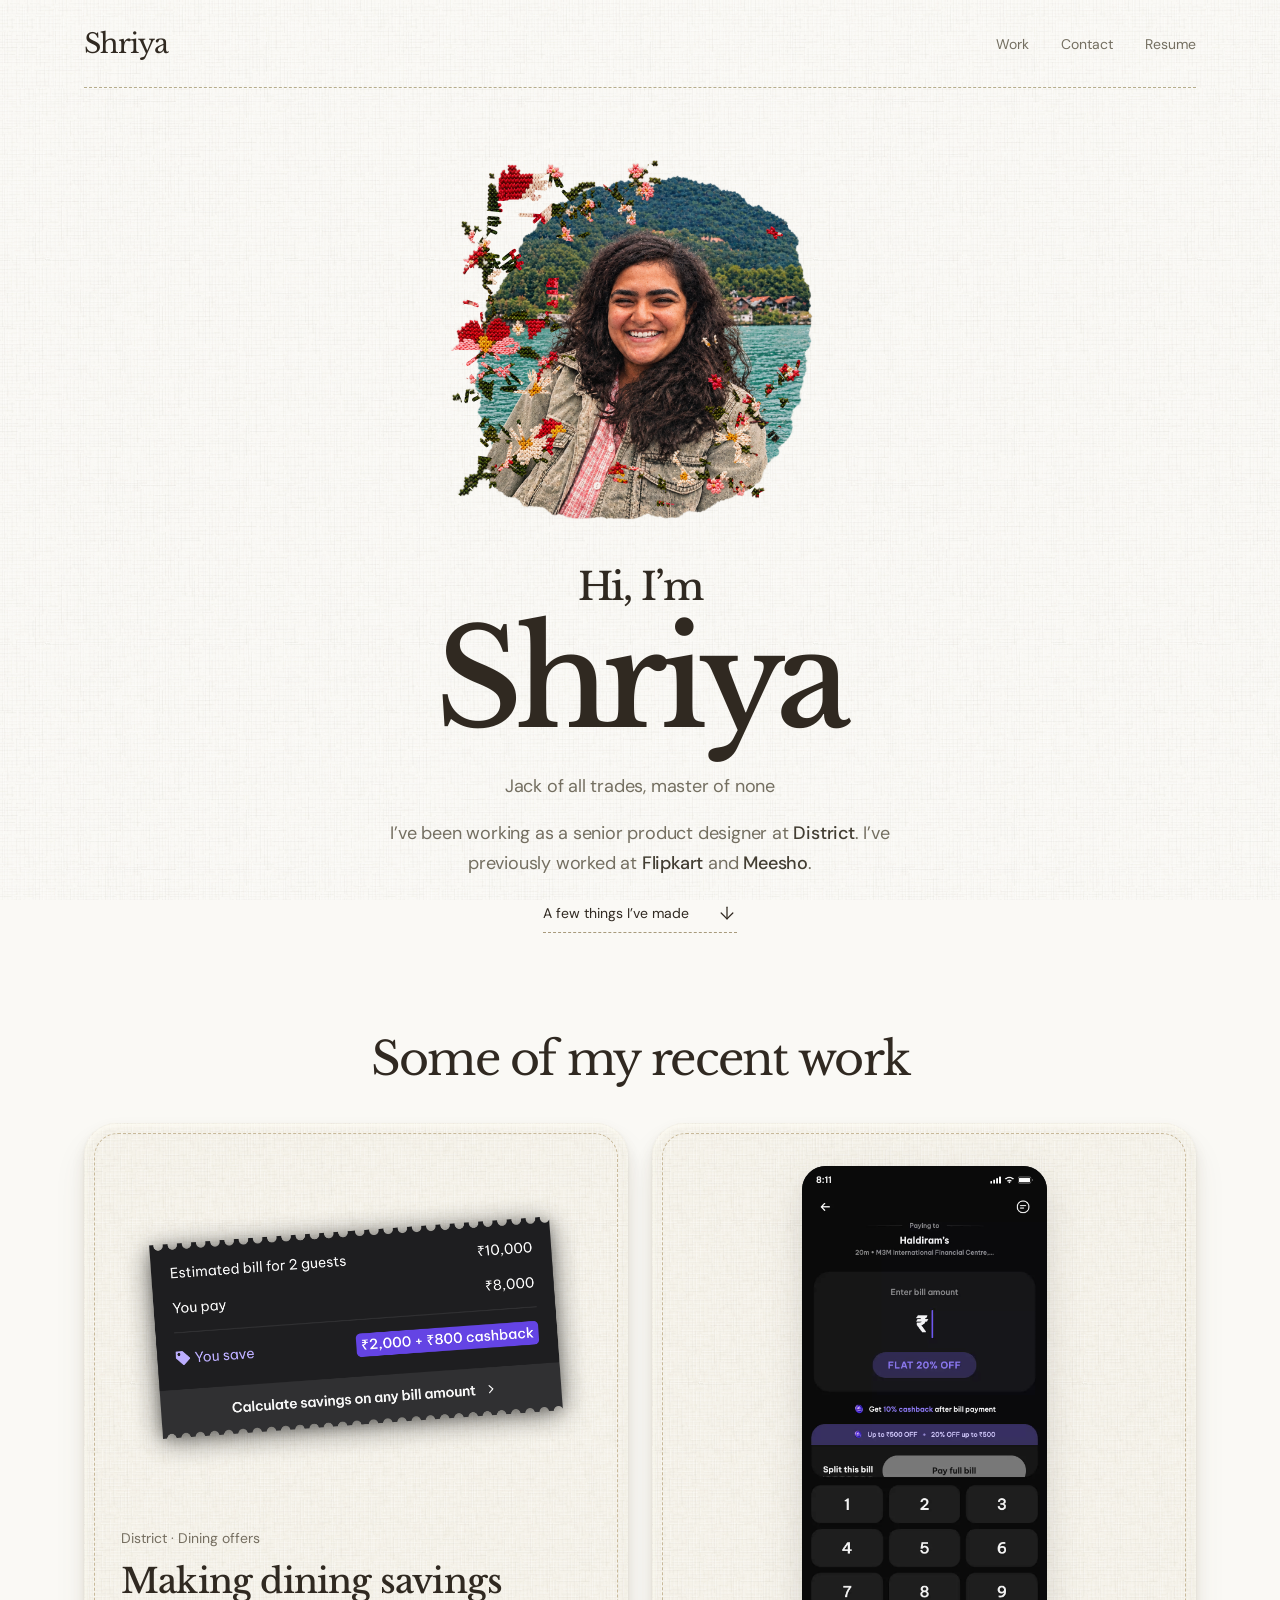
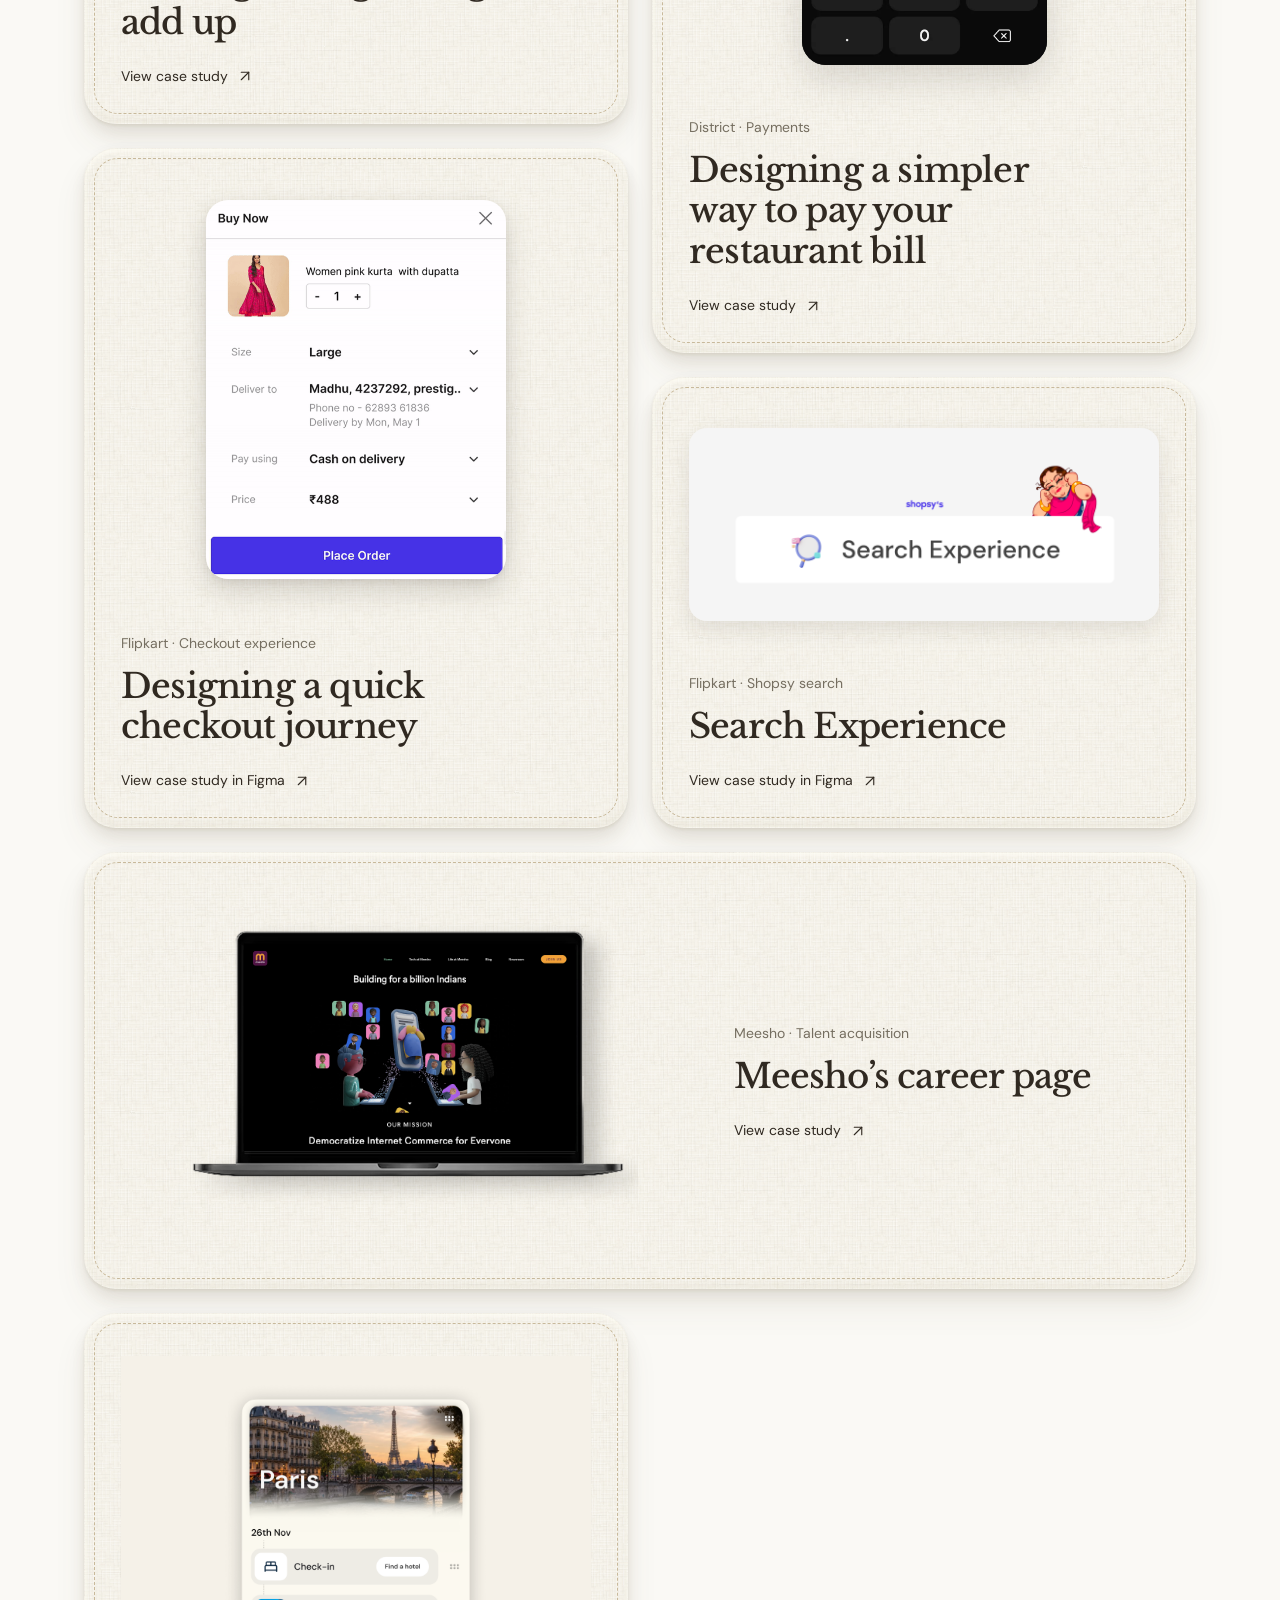
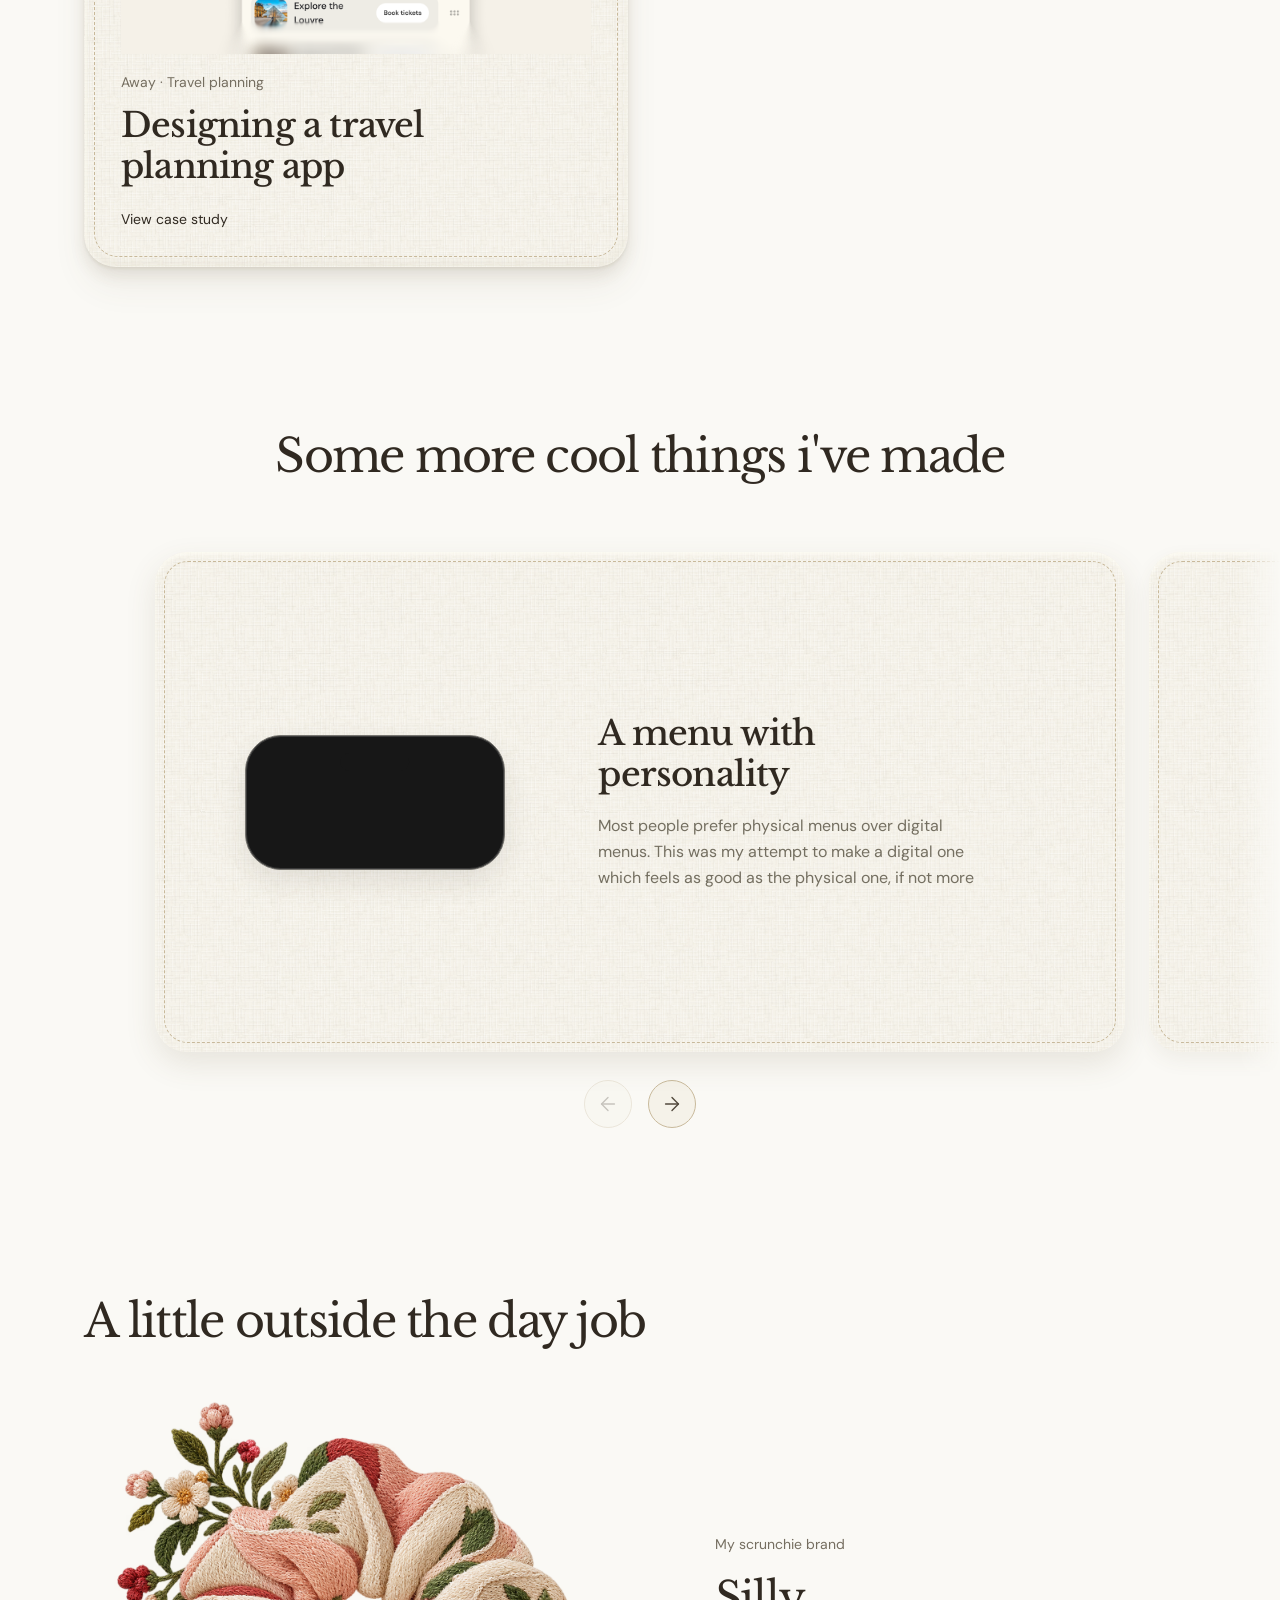
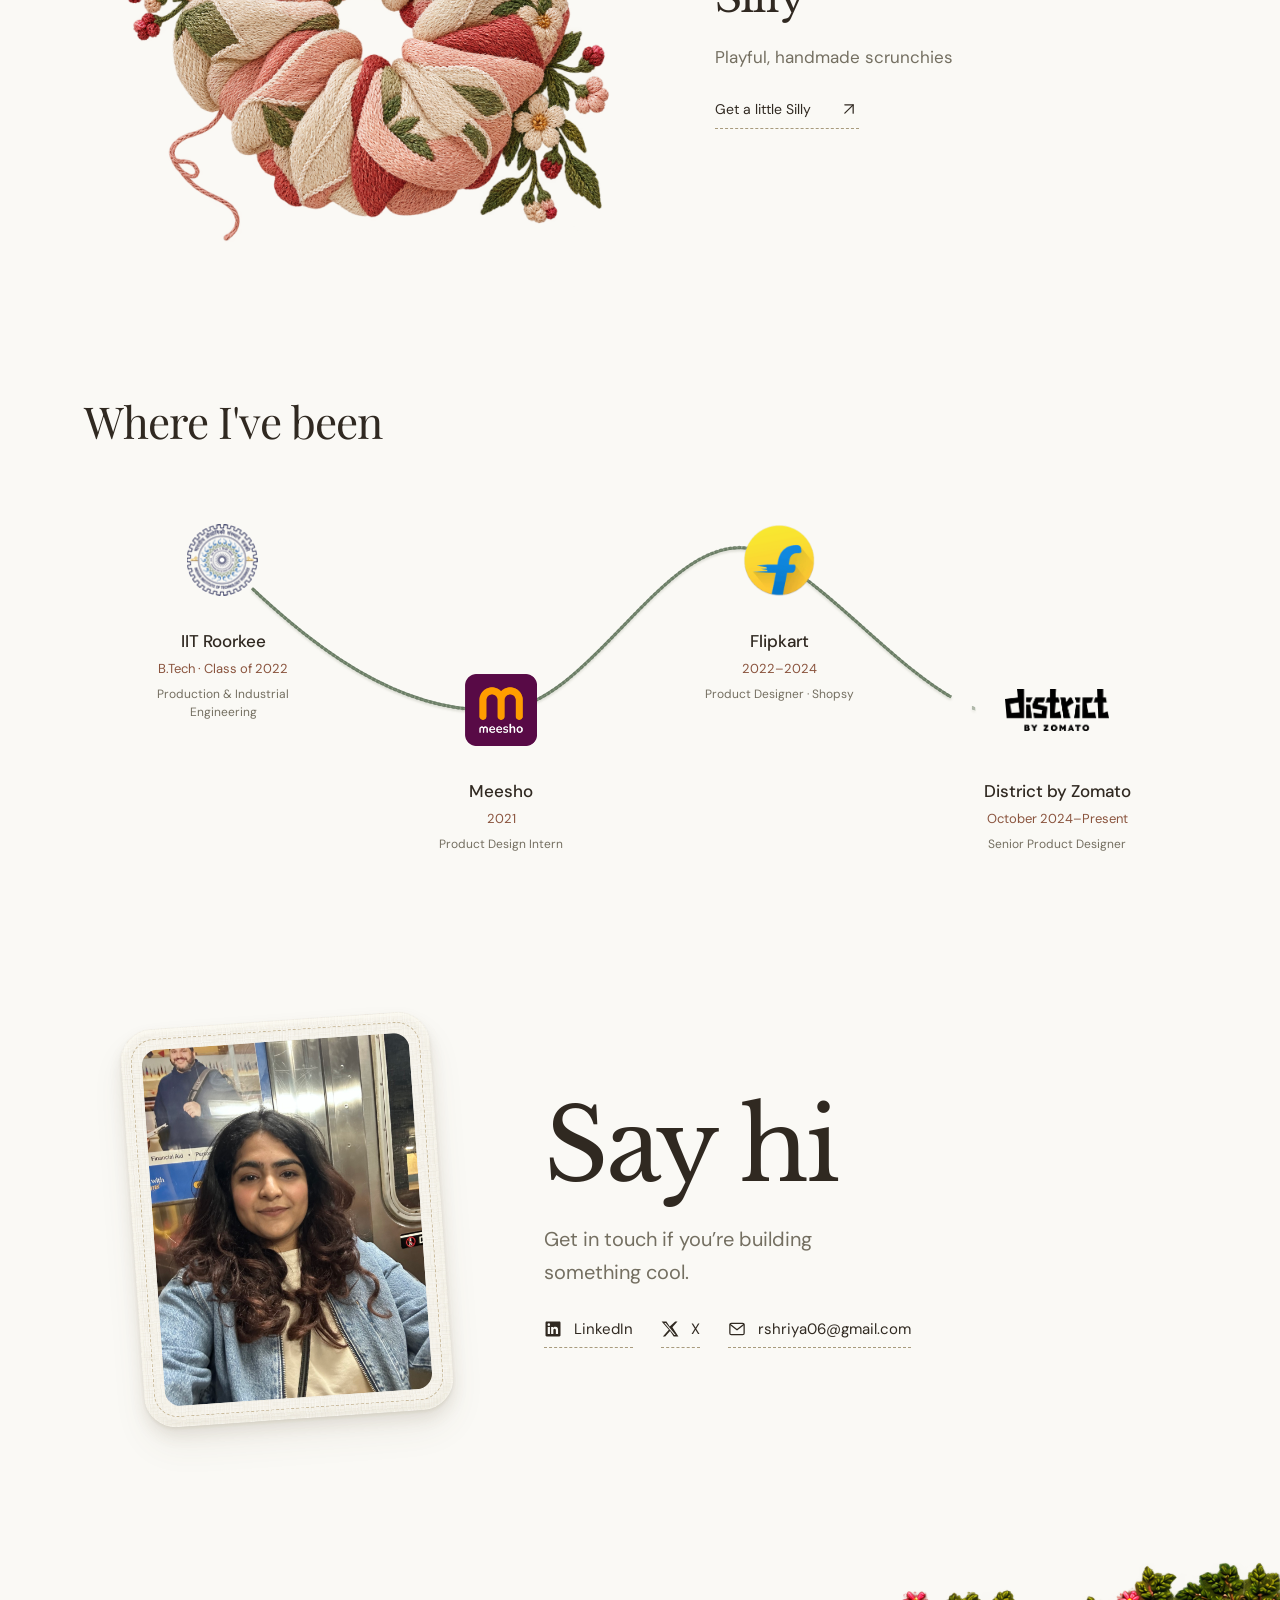
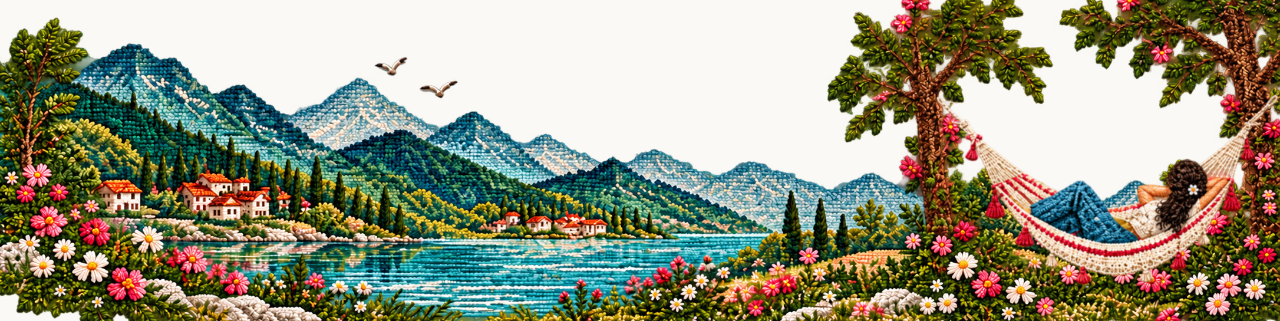
==== commit 61ded18f: "Update Away cover and move project to end of portfolio" ====
--- a/index.html
+++ b/index.html
@@ -37,4 +37,4 @@
 	animation-duration: 180ms;
 	animation-timing-function: cubic-bezier(0.76, 0, 0.24, 1);
 	animation-fill-mode: both;
-	animation-name: astroFadeIn; }</style></head> <body> <script type="module">function n(){const e=document.querySelector(".footer-landscape-wrap");if(!e||e.dataset.swing)return;e.dataset.swing="true";const t=new IntersectionObserver(r=>{e.toggleAttribute("data-in-view",r[0].isIntersecting)});t.observe(e),document.addEventListener("astro:before-swap",()=>t.disconnect(),{once:!0})}n();document.addEventListener("astro:page-load",n);</script> <a class="skip-link" href="#work">Skip to work</a> <header class="site-header"> <nav class="site-nav" aria-label="Main navigation"> <a class="nav-brand" href="/" aria-label="Shriya — home">Shriya</a> <div class="nav-links"> <a href="#work">Work</a> <a href="#contact">Contact</a> <a href="/Shriya-Ramchandani-Resume.pdf" target="_blank" rel="noopener noreferrer">Resume</a> </div> </nav> </header> <main> <section class="intro" id="about" aria-labelledby="intro-title"> <div class="intro-copy"> <h1 id="intro-title"><span>Hi, I’m</span>Shriya</h1> <p>Jack of all trades, master of none</p> <p class="intro-background">I’ve been working as a senior product designer at <strong>District</strong>. I’ve previously worked at <strong>Flipkart</strong> and <strong>Meesho</strong>.</p> <a class="work-link" href="#work">A few things I’ve made <svg xmlns="http://www.w3.org/2000/svg" width="20" height="20" viewBox="0 0 24 24" fill="none" stroke="currentColor" stroke-width="1.5" stroke-linecap="round" stroke-linejoin="round" class="lucide lucide-arrow-down" aria-hidden="true"><path d="M12 5v14"></path><path d="m19 12-7 7-7-7"></path></svg></a> </div> <div class="portrait-wrap"> <style>astro-island,astro-slot,astro-static-slot{display:contents}</style><script>(()=>{var e=async t=>{await(await t())()};(self.Astro||(self.Astro={})).load=e;window.dispatchEvent(new Event("astro:load"));})();</script><script>(()=>{var A=Object.defineProperty;var g=(i,o,a)=>o in i?A(i,o,{enumerable:!0,configurable:!0,writable:!0,value:a}):i[o]=a;var d=(i,o,a)=>g(i,typeof o!="symbol"?o+"":o,a);{let i={0:t=>m(t),1:t=>a(t),2:t=>new RegExp(t),3:t=>new Date(t),4:t=>new Map(a(t)),5:t=>new Set(a(t)),6:t=>BigInt(t),7:t=>new URL(t),8:t=>new Uint8Array(t),9:t=>new Uint16Array(t),10:t=>new Uint32Array(t),11:t=>1/0*t},o=t=>{let[l,e]=t;return l in i?i[l](e):void 0},a=t=>t.map(o),m=t=>typeof t!="object"||t===null?t:Object.fromEntries(Object.entries(t).map(([l,e])=>[l,o(e)]));class y extends HTMLElement{constructor(){super(...arguments);d(this,"Component");d(this,"hydrator");d(this,"hydrate",async()=>{var b;if(!this.hydrator||!this.isConnected)return;let e=(b=this.parentElement)==null?void 0:b.closest("astro-island[ssr]");if(e){e.addEventListener("astro:hydrate",this.hydrate,{once:!0});return}let c=this.querySelectorAll("astro-slot"),n={},h=this.querySelectorAll("template[data-astro-template]");for(let r of h){let s=r.closest(this.tagName);s!=null&&s.isSameNode(this)&&(n[r.getAttribute("data-astro-template")||"default"]=r.innerHTML,r.remove())}for(let r of c){let s=r.closest(this.tagName);s!=null&&s.isSameNode(this)&&(n[r.getAttribute("name")||"default"]=r.innerHTML)}let p;try{p=this.hasAttribute("props")?m(JSON.parse(this.getAttribute("props"))):{}}catch(r){let s=this.getAttribute("component-url")||"<unknown>",v=this.getAttribute("component-export");throw v&&(s+=` (export ${v})`),console.error(`[hydrate] Error parsing props for component ${s}`,this.getAttribute("props"),r),r}let u;await this.hydrator(this)(this.Component,p,n,{client:this.getAttribute("client")}),this.removeAttribute("ssr"),this.dispatchEvent(new CustomEvent("astro:hydrate"))});d(this,"unmount",()=>{this.isConnected||this.dispatchEvent(new CustomEvent("astro:unmount"))})}disconnectedCallback(){document.removeEventListener("astro:after-swap",this.unmount),document.addEventListener("astro:after-swap",this.unmount,{once:!0})}connectedCallback(){if(!this.hasAttribute("await-children")||document.readyState==="interactive"||document.readyState==="complete")this.childrenConnectedCallback();else{let e=()=>{document.removeEventListener("DOMContentLoaded",e),c.disconnect(),this.childrenConnectedCallback()},c=new MutationObserver(()=>{var n;((n=this.lastChild)==null?void 0:n.nodeType)===Node.COMMENT_NODE&&this.lastChild.nodeValue==="astro:end"&&(this.lastChild.remove(),e())});c.observe(this,{childList:!0}),document.addEventListener("DOMContentLoaded",e)}}async childrenConnectedCallback(){let e=this.getAttribute("before-hydration-url");e&&await import(e),this.start()}async start(){let e=JSON.parse(this.getAttribute("opts")),c=this.getAttribute("client");if(Astro[c]===void 0){window.addEventListener(`astro:${c}`,()=>this.start(),{once:!0});return}try{await Astro[c](async()=>{let n=this.getAttribute("renderer-url"),[h,{default:p}]=await Promise.all([import(this.getAttribute("component-url")),n?import(n):()=>()=>{}]),u=this.getAttribute("component-export")||"default";if(!u.includes("."))this.Component=h[u];else{this.Component=h;for(let f of u.split("."))this.Component=this.Component[f]}return this.hydrator=p,this.hydrate},e,this)}catch(n){console.error(`[astro-island] Error hydrating ${this.getAttribute("component-url")}`,n)}}attributeChangedCallback(){this.hydrate()}}d(y,"observedAttributes",["props"]),customElements.get("astro-island")||customElements.define("astro-island",y)}})();</script><astro-island uid="ZKDRXI" prefix="r10" component-url="/_astro/StitchingPortrait.X7NgNdCc.js" component-export="default" renderer-url="/_astro/client.LGetASx6.js" props="{}" ssr client="load" opts="{&quot;name&quot;:&quot;StitchingPortrait&quot;,&quot;value&quot;:true}" await-children><div class="stitching-portrait"><svg class="portrait portrait-sewing" viewBox="0 0 1254 1254" role="img" aria-label="Shriya smiling by a lake, with embroidered flowers and leaves gradually appearing from multiple starting points."><defs><mask id="_r10R_0_-reveal" maskUnits="userSpaceOnUse" x="0" y="0" width="1254" height="1254"><g fill="none" stroke="white" stroke-width="12" stroke-linecap="round" stroke-linejoin="round"><path data-revealed="true"></path><path data-revealing="true"></path></g><g fill="none" stroke="white" stroke-width="12" stroke-linecap="round" stroke-linejoin="round"><path data-revealed="true"></path><path data-revealing="true"></path></g><g fill="none" stroke="white" stroke-width="12" stroke-linecap="round" stroke-linejoin="round"><path data-revealed="true"></path><path data-revealing="true"></path></g><g fill="none" stroke="white" stroke-width="12" stroke-linecap="round" stroke-linejoin="round"><path data-revealed="true"></path><path data-revealing="true"></path></g><g fill="none" stroke="white" stroke-width="12" stroke-linecap="round" stroke-linejoin="round"><path data-revealed="true"></path><path data-revealing="true"></path></g><g fill="none" stroke="white" stroke-width="12" stroke-linecap="round" stroke-linejoin="round"><path data-revealed="true"></path><path data-revealing="true"></path></g><g fill="none" stroke="white" stroke-width="12" stroke-linecap="round" stroke-linejoin="round"><path data-revealed="true"></path><path data-revealing="true"></path></g><g fill="none" stroke="white" stroke-width="12" stroke-linecap="round" stroke-linejoin="round"><path data-revealed="true"></path><path data-revealing="true"></path></g><g fill="none" stroke="white" stroke-width="12" stroke-linecap="round" stroke-linejoin="round"><path data-revealed="true"></path><path data-revealing="true"></path></g><g fill="none" stroke="white" stroke-width="12" stroke-linecap="round" stroke-linejoin="round"><path data-revealed="true"></path><path data-revealing="true"></path></g><g fill="none" stroke="white" stroke-width="12" stroke-linecap="round" stroke-linejoin="round"><path data-revealed="true"></path><path data-revealing="true"></path></g><g fill="none" stroke="white" stroke-width="12" stroke-linecap="round" stroke-linejoin="round"><path data-revealed="true"></path><path data-revealing="true"></path></g><g fill="none" stroke="white" stroke-width="12" stroke-linecap="round" stroke-linejoin="round"><path data-revealed="true"></path><path data-revealing="true"></path></g><g fill="none" stroke="white" stroke-width="12" stroke-linecap="round" stroke-linejoin="round"><path data-revealed="true"></path><path data-revealing="true"></path></g><g fill="none" stroke="white" stroke-width="12" stroke-linecap="round" stroke-linejoin="round"><path data-revealed="true"></path><path data-revealing="true"></path></g><g fill="none" stroke="white" stroke-width="12" stroke-linecap="round" stroke-linejoin="round"><path data-revealed="true"></path><path data-revealing="true"></path></g><g fill="none" stroke="white" stroke-width="12" stroke-linecap="round" stroke-linejoin="round"><path data-revealed="true"></path><path data-revealing="true"></path></g><g fill="none" stroke="white" stroke-width="12" stroke-linecap="round" stroke-linejoin="round"><path data-revealed="true"></path><path data-revealing="true"></path></g><g fill="none" stroke="white" stroke-width="12" stroke-linecap="round" stroke-linejoin="round"><path data-revealed="true"></path><path data-revealing="true"></path></g><g fill="none" stroke="white" stroke-width="12" stroke-linecap="round" stroke-linejoin="round"><path data-revealed="true"></path><path data-revealing="true"></path></g><g fill="none" stroke="white" stroke-width="12" stroke-linecap="round" stroke-linejoin="round"><path data-revealed="true"></path><path data-revealing="true"></path></g><g fill="none" stroke="white" stroke-width="12" stroke-linecap="round" stroke-linejoin="round"><path data-revealed="true"></path><path data-revealing="true"></path></g><g fill="none" stroke="white" stroke-width="12" stroke-linecap="round" stroke-linejoin="round"><path data-revealed="true"></path><path data-revealing="true"></path></g><g fill="none" stroke="white" stroke-width="12" stroke-linecap="round" stroke-linejoin="round"><path data-revealed="true"></path><path data-revealing="true"></path></g><g fill="none" stroke="white" stroke-width="12" stroke-linecap="round" stroke-linejoin="round"><path data-revealed="true"></path><path data-revealing="true"></path></g><g fill="none" stroke="white" stroke-width="12" stroke-linecap="round" stroke-linejoin="round"><path data-revealed="true"></path><path data-revealing="true"></path></g><g fill="none" stroke="white" stroke-width="12" stroke-linecap="round" stroke-linejoin="round"><path data-revealed="true"></path><path data-revealing="true"></path></g><g fill="none" stroke="white" stroke-width="12" stroke-linecap="round" stroke-linejoin="round"><path data-revealed="true"></path><path data-revealing="true"></path></g><g fill="none" stroke="white" stroke-width="12" stroke-linecap="round" stroke-linejoin="round"><path data-revealed="true"></path><path data-revealing="true"></path></g><g fill="none" stroke="white" stroke-width="12" stroke-linecap="round" stroke-linejoin="round"><path data-revealed="true"></path><path data-revealing="true"></path></g><g fill="none" stroke="white" stroke-width="12" stroke-linecap="round" stroke-linejoin="round"><path data-revealed="true"></path><path data-revealing="true"></path></g><g fill="none" stroke="white" stroke-width="12" stroke-linecap="round" stroke-linejoin="round"><path data-revealed="true"></path><path data-revealing="true"></path></g><g fill="none" stroke="white" stroke-width="12" stroke-linecap="round" stroke-linejoin="round"><path data-revealed="true"></path><path data-revealing="true"></path></g><g fill="none" stroke="white" stroke-width="12" stroke-linecap="round" stroke-linejoin="round"><path data-revealed="true"></path><path data-revealing="true"></path></g><g fill="none" stroke="white" stroke-width="12" stroke-linecap="round" stroke-linejoin="round"><path data-revealed="true"></path><path data-revealing="true"></path></g><g fill="none" stroke="white" stroke-width="12" stroke-linecap="round" stroke-linejoin="round"><path data-revealed="true"></path><path data-revealing="true"></path></g><g fill="none" stroke="white" stroke-width="12" stroke-linecap="round" stroke-linejoin="round"><path data-revealed="true"></path><path data-revealing="true"></path></g><g fill="none" stroke="white" stroke-width="12" stroke-linecap="round" stroke-linejoin="round"><path data-revealed="true"></path><path data-revealing="true"></path></g><g fill="none" stroke="white" stroke-width="12" stroke-linecap="round" stroke-linejoin="round"><path data-revealed="true"></path><path data-revealing="true"></path></g><g fill="none" stroke="white" stroke-width="12" stroke-linecap="round" stroke-linejoin="round"><path data-revealed="true"></path><path data-revealing="true"></path></g><g fill="none" stroke="white" stroke-width="12" stroke-linecap="round" stroke-linejoin="round"><path data-revealed="true"></path><path data-revealing="true"></path></g><g fill="none" stroke="white" stroke-width="12" stroke-linecap="round" stroke-linejoin="round"><path data-revealed="true"></path><path data-revealing="true"></path></g><g fill="none" stroke="white" stroke-width="12" stroke-linecap="round" stroke-linejoin="round"><path data-revealed="true"></path><path data-revealing="true"></path></g><g fill="none" stroke="white" stroke-width="12" stroke-linecap="round" stroke-linejoin="round"><path data-revealed="true"></path><path data-revealing="true"></path></g><g fill="none" stroke="white" stroke-width="12" stroke-linecap="round" stroke-linejoin="round"><path data-revealed="true"></path><path data-revealing="true"></path></g><g fill="none" stroke="white" stroke-width="12" stroke-linecap="round" stroke-linejoin="round"><path data-revealed="true"></path><path data-revealing="true"></path></g><g fill="none" stroke="white" stroke-width="12" stroke-linecap="round" stroke-linejoin="round"><path data-revealed="true"></path><path data-revealing="true"></path></g><g fill="none" stroke="white" stroke-width="12" stroke-linecap="round" stroke-linejoin="round"><path data-revealed="true"></path><path data-revealing="true"></path></g><g fill="none" stroke="white" stroke-width="12" stroke-linecap="round" stroke-linejoin="round"><path data-revealed="true"></path><path data-revealing="true"></path></g><g fill="none" stroke="white" stroke-width="12" stroke-linecap="round" stroke-linejoin="round"><path data-revealed="true"></path><path data-revealing="true"></path></g><g fill="none" stroke="white" stroke-width="12" stroke-linecap="round" stroke-linejoin="round"><path data-revealed="true"></path><path data-revealing="true"></path></g><g fill="none" stroke="white" stroke-width="12" stroke-linecap="round" stroke-linejoin="round"><path data-revealed="true"></path><path data-revealing="true"></path></g><g fill="none" stroke="white" stroke-width="12" stroke-linecap="round" stroke-linejoin="round"><path data-revealed="true"></path><path data-revealing="true"></path></g><g fill="none" stroke="white" stroke-width="12" stroke-linecap="round" stroke-linejoin="round"><path data-revealed="true"></path><path data-revealing="true"></path></g><g fill="none" stroke="white" stroke-width="12" stroke-linecap="round" stroke-linejoin="round"><path data-revealed="true"></path><path data-revealing="true"></path></g><g fill="none" stroke="white" stroke-width="12" stroke-linecap="round" stroke-linejoin="round"><path data-revealed="true"></path><path data-revealing="true"></path></g><g fill="none" stroke="white" stroke-width="12" stroke-linecap="round" stroke-linejoin="round"><path data-revealed="true"></path><path data-revealing="true"></path></g><g fill="none" stroke="white" stroke-width="12" stroke-linecap="round" stroke-linejoin="round"><path data-revealed="true"></path><path data-revealing="true"></path></g><g fill="none" stroke="white" stroke-width="12" stroke-linecap="round" stroke-linejoin="round"><path data-revealed="true"></path><path data-revealing="true"></path></g><g fill="none" stroke="white" stroke-width="12" stroke-linecap="round" stroke-linejoin="round"><path data-revealed="true"></path><path data-revealing="true"></path></g><g fill="none" stroke="white" stroke-width="12" stroke-linecap="round" stroke-linejoin="round"><path data-revealed="true"></path><path data-revealing="true"></path></g><g fill="none" stroke="white" stroke-width="12" stroke-linecap="round" stroke-linejoin="round"><path data-revealed="true"></path><path data-revealing="true"></path></g><g fill="none" stroke="white" stroke-width="12" stroke-linecap="round" stroke-linejoin="round"><path data-revealed="true"></path><path data-revealing="true"></path></g><g fill="none" stroke="white" stroke-width="12" stroke-linecap="round" stroke-linejoin="round"><path data-revealed="true"></path><path data-revealing="true"></path></g><g fill="none" stroke="white" stroke-width="12" stroke-linecap="round" stroke-linejoin="round"><path data-revealed="true"></path><path data-revealing="true"></path></g><g fill="none" stroke="white" stroke-width="12" stroke-linecap="round" stroke-linejoin="round"><path data-revealed="true"></path><path data-revealing="true"></path></g><g fill="none" stroke="white" stroke-width="12" stroke-linecap="round" stroke-linejoin="round"><path data-revealed="true"></path><path data-revealing="true"></path></g><g fill="none" stroke="white" stroke-width="12" stroke-linecap="round" stroke-linejoin="round"><path data-revealed="true"></path><path data-revealing="true"></path></g><g fill="none" stroke="white" stroke-width="12" stroke-linecap="round" stroke-linejoin="round"><path data-revealed="true"></path><path data-revealing="true"></path></g><g fill="none" stroke="white" stroke-width="12" stroke-linecap="round" stroke-linejoin="round"><path data-revealed="true"></path><path data-revealing="true"></path></g><g fill="none" stroke="white" stroke-width="12" stroke-linecap="round" stroke-linejoin="round"><path data-revealed="true"></path><path data-revealing="true"></path></g><g fill="none" stroke="white" stroke-width="12" stroke-linecap="round" stroke-linejoin="round"><path data-revealed="true"></path><path data-revealing="true"></path></g><g fill="none" stroke="white" stroke-width="12" stroke-linecap="round" stroke-linejoin="round"><path data-revealed="true"></path><path data-revealing="true"></path></g><g fill="none" stroke="white" stroke-width="12" stroke-linecap="round" stroke-linejoin="round"><path data-revealed="true"></path><path data-revealing="true"></path></g><g fill="none" stroke="white" stroke-width="12" stroke-linecap="round" stroke-linejoin="round"><path data-revealed="true"></path><path data-revealing="true"></path></g><g fill="none" stroke="white" stroke-width="12" stroke-linecap="round" stroke-linejoin="round"><path data-revealed="true"></path><path data-revealing="true"></path></g><g fill="none" stroke="white" stroke-width="12" stroke-linecap="round" stroke-linejoin="round"><path data-revealed="true"></path><path data-revealing="true"></path></g><g fill="none" stroke="white" stroke-width="12" stroke-linecap="round" stroke-linejoin="round"><path data-revealed="true"></path><path data-revealing="true"></path></g><g fill="none" stroke="white" stroke-width="12" stroke-linecap="round" stroke-linejoin="round"><path data-revealed="true"></path><path data-revealing="true"></path></g><g fill="none" stroke="white" stroke-width="12" stroke-linecap="round" stroke-linejoin="round"><path data-revealed="true"></path><path data-revealing="true"></path></g><g fill="none" stroke="white" stroke-width="12" stroke-linecap="round" stroke-linejoin="round"><path data-revealed="true"></path><path data-revealing="true"></path></g><g fill="none" stroke="white" stroke-width="12" stroke-linecap="round" stroke-linejoin="round"><path data-revealed="true"></path><path data-revealing="true"></path></g><g fill="none" stroke="white" stroke-width="12" stroke-linecap="round" stroke-linejoin="round"><path data-revealed="true"></path><path data-revealing="true"></path></g><g fill="none" stroke="white" stroke-width="12" stroke-linecap="round" stroke-linejoin="round"><path data-revealed="true"></path><path data-revealing="true"></path></g><g fill="none" stroke="white" stroke-width="12" stroke-linecap="round" stroke-linejoin="round"><path data-revealed="true"></path><path data-revealing="true"></path></g><g fill="none" stroke="white" stroke-width="12" stroke-linecap="round" stroke-linejoin="round"><path data-revealed="true"></path><path data-revealing="true"></path></g><g fill="none" stroke="white" stroke-width="12" stroke-linecap="round" stroke-linejoin="round"><path data-revealed="true"></path><path data-revealing="true"></path></g><g fill="none" stroke="white" stroke-width="12" stroke-linecap="round" stroke-linejoin="round"><path data-revealed="true"></path><path data-revealing="true"></path></g><g fill="none" stroke="white" stroke-width="12" stroke-linecap="round" stroke-linejoin="round"><path data-revealed="true"></path><path data-revealing="true"></path></g><g fill="none" stroke="white" stroke-width="12" stroke-linecap="round" stroke-linejoin="round"><path data-revealed="true"></path><path data-revealing="true"></path></g><g fill="none" stroke="white" stroke-width="12" stroke-linecap="round" stroke-linejoin="round"><path data-revealed="true"></path><path data-revealing="true"></path></g><g fill="none" stroke="white" stroke-width="12" stroke-linecap="round" stroke-linejoin="round"><path data-revealed="true"></path><path data-revealing="true"></path></g><g fill="none" stroke="white" stroke-width="12" stroke-linecap="round" stroke-linejoin="round"><path data-revealed="true"></path><path data-revealing="true"></path></g><g fill="none" stroke="white" stroke-width="12" stroke-linecap="round" stroke-linejoin="round"><path data-revealed="true"></path><path data-revealing="true"></path></g><g fill="none" stroke="white" stroke-width="12" stroke-linecap="round" stroke-linejoin="round"><path data-revealed="true"></path><path data-revealing="true"></path></g><g fill="none" stroke="white" stroke-width="12" stroke-linecap="round" stroke-linejoin="round"><path data-revealed="true"></path><path data-revealing="true"></path></g><g fill="none" stroke="white" stroke-width="12" stroke-linecap="round" stroke-linejoin="round"><path data-revealed="true"></path><path data-revealing="true"></path></g><g fill="none" stroke="white" stroke-width="12" stroke-linecap="round" stroke-linejoin="round"><path data-revealed="true"></path><path data-revealing="true"></path></g><g fill="none" stroke="white" stroke-width="12" stroke-linecap="round" stroke-linejoin="round"><path data-revealed="true"></path><path data-revealing="true"></path></g><g fill="none" stroke="white" stroke-width="12" stroke-linecap="round" stroke-linejoin="round"><path data-revealed="true"></path><path data-revealing="true"></path></g><g fill="none" stroke="white" stroke-width="12" stroke-linecap="round" stroke-linejoin="round"><path data-revealed="true"></path><path data-revealing="true"></path></g><g fill="none" stroke="white" stroke-width="12" stroke-linecap="round" stroke-linejoin="round"><path data-revealed="true"></path><path data-revealing="true"></path></g><g fill="none" stroke="white" stroke-width="12" stroke-linecap="round" stroke-linejoin="round"><path data-revealed="true"></path><path data-revealing="true"></path></g><g fill="none" stroke="white" stroke-width="12" stroke-linecap="round" stroke-linejoin="round"><path data-revealed="true"></path><path data-revealing="true"></path></g><g fill="none" stroke="white" stroke-width="12" stroke-linecap="round" stroke-linejoin="round"><path data-revealed="true"></path><path data-revealing="true"></path></g><g fill="none" stroke="white" stroke-width="12" stroke-linecap="round" stroke-linejoin="round"><path data-revealed="true"></path><path data-revealing="true"></path></g><g fill="none" stroke="white" stroke-width="12" stroke-linecap="round" stroke-linejoin="round"><path data-revealed="true"></path><path data-revealing="true"></path></g><g fill="none" stroke="white" stroke-width="12" stroke-linecap="round" stroke-linejoin="round"><path data-revealed="true"></path><path data-revealing="true"></path></g></mask></defs><image href="/images/hero-portrait-cropped.png" width="1254" height="1254"></image><image href="/images/hero-embroidery-cropped.png" width="1254" height="1254" mask="url(#_r10R_0_-reveal)"></image><image data-finished="true" href="/images/hero-embroidery-cropped.png" width="1254" height="1254" opacity="1"></image></svg></div><!--astro:end--></astro-island> </div> </section> <section class="work" id="work" aria-labelledby="work-title"> <div class="section-heading"><h2 id="work-title">Some of my recent work</h2></div> <div class="work-grid"> <div class="work-column"> <article class="project project-away"><a class="work-card" href="/work/away/"><div class="work-card-visual" style="background:#f5f1e8;display:flex;align-items:center;justify-content:center"><img src="/work/away/assets/surabhi-portrait.png" alt="Away travel planning companion" style="height:100%;max-height:420px;width:auto;object-fit:contain" loading="lazy"></div><div class="work-card-copy"><span class="project-context">Away · Travel planning</span><h3>Designing a travel planning app</h3><span class="case-link">View case study</span></div></a></article> <article class="project project-sample"> <a class="work-card" href="/work/sample-bill"> <div class="work-card-visual receipt-visual"> <img class="sample-bill-image" src="/images/sample-bill/portfolio-receipt.png" alt="Sample bill for two guests: an estimated ₹10,000 bill, ₹8,000 to pay, and ₹2,000 savings plus ₹800 cashback." loading="lazy"> </div> <div class="work-card-copy"><span class="project-context">District · Dining offers</span><h3>Making dining savings add up</h3><span class="case-link">View case study <svg xmlns="http://www.w3.org/2000/svg" width="18" height="18" viewBox="0 0 24 24" fill="none" stroke="currentColor" stroke-width="1.5" stroke-linecap="round" stroke-linejoin="round" class="lucide lucide-arrow-up-right" aria-hidden="true"><path d="M7 7h10v10"></path><path d="M7 17 17 7"></path></svg></span></div> </a> </article> <article class="project project-table"> <a class="work-card" href="https://www.figma.com/proto/CQKGKHyh8wRlWF6ojhpxTR/Shriya-Ramchandani---Portfolio?node-id=83-42370&scaling=min-zoom&content-scaling=fixed&page-id=83%3A39373" target="_blank" rel="noopener noreferrer"> <div class="work-card-visual express-checkout-visual"><div class="express-checkout-sheet"><img src="/images/express-checkout-cover.png" alt="Express Checkout Buy Now sheet with size, delivery, payment and order details" loading="lazy"></div></div> <div class="work-card-copy"><span class="project-context">Flipkart · Checkout experience</span><h3>Designing a quick checkout journey</h3><span class="case-link">View case study in Figma <svg xmlns="http://www.w3.org/2000/svg" width="18" height="18" viewBox="0 0 24 24" fill="none" stroke="currentColor" stroke-width="1.5" stroke-linecap="round" stroke-linejoin="round" class="lucide lucide-arrow-up-right" aria-hidden="true"><path d="M7 7h10v10"></path><path d="M7 17 17 7"></path></svg></span></div> </a> </article> </div> <div class="work-column"> <article class="project project-payment"> <a class="work-card" href="/work/payment-flow"> <div class="work-card-visual phone-visual"> <div class="project-media" data-astro-transition-persist="payment-phone" data-astro-transition-scope="astro-2w3daj6q-1"> <div class="phone-screen"><video id="payment-flow-video" width="840" height="1710" loop muted playsinline preload="metadata" poster="/images/payment-flow-dining-poster.png" aria-label="District dining payment prototype"><source src="/videos/payment-flow-dining.webm" type="video/webm"></video></div> </div> </div> <div class="work-card-copy"><span class="project-context">District · Payments</span><h3>Designing a simpler way to pay your restaurant bill</h3><span class="case-link">View case study <svg xmlns="http://www.w3.org/2000/svg" width="18" height="18" viewBox="0 0 24 24" fill="none" stroke="currentColor" stroke-width="1.5" stroke-linecap="round" stroke-linejoin="round" class="lucide lucide-arrow-up-right" aria-hidden="true"><path d="M7 7h10v10"></path><path d="M7 17 17 7"></path></svg></span></div> </a> </article> <article class="project project-search"> <a class="work-card" href="https://www.figma.com/proto/CQKGKHyh8wRlWF6ojhpxTR/Shriya-Ramchandani---Portfolio?node-id=103-38094&scaling=contain&content-scaling=fixed&page-id=103%3A34276" target="_blank" rel="noopener noreferrer"> <div class="work-card-visual search-cover-visual"><img src="/images/search-experience-cover.png" alt="Shopsy’s Search Experience, with a magnifying glass and illustrated shopping character" loading="lazy"></div> <div class="work-card-copy"><span class="project-context">Flipkart · Shopsy search</span><h3>Search Experience</h3><span class="case-link">View case study in Figma <svg xmlns="http://www.w3.org/2000/svg" width="18" height="18" viewBox="0 0 24 24" fill="none" stroke="currentColor" stroke-width="1.5" stroke-linecap="round" stroke-linejoin="round" class="lucide lucide-arrow-up-right" aria-hidden="true"><path d="M7 7h10v10"></path><path d="M7 17 17 7"></path></svg></span></div> </a> </article> </div> <article class="project project-meesho"> <a class="work-card" href="https://paper-starburst-e56.notion.site/The-story-of-Meesho-s-Talent-Acquisition-Website-3d26bbbe01394af19eb1f54a0d23297b" target="_blank" rel="noopener noreferrer"> <div class="work-card-visual meesho-careers-visual"><img class="meesho-careers-image" src="/images/meesho-careers-cover.png" alt="Meesho’s careers website shown on a laptop, featuring the headline Building for a billion Indians." width="1188" height="810" loading="lazy"></div> <div class="work-card-copy"><span class="project-context">Meesho · Talent acquisition</span><h3>Meesho’s career page</h3><span class="case-link">View case study <svg xmlns="http://www.w3.org/2000/svg" width="18" height="18" viewBox="0 0 24 24" fill="none" stroke="currentColor" stroke-width="1.5" stroke-linecap="round" stroke-linejoin="round" class="lucide lucide-arrow-up-right" aria-hidden="true"><path d="M7 7h10v10"></path><path d="M7 17 17 7"></path></svg></span></div> </a> </article> </div> </section> <section class="more-things" id="more-things" aria-labelledby="more-things-title"> <div class="section-heading"><h2 id="more-things-title">Some more cool things i've made</h2></div> <div class="more-things-grid" id="exploration-rail" tabindex="0" role="region" aria-label="Design explorations" aria-roledescription="carousel"> <figure class="more-things-item" style="--experiment-order: 0"> <div class="experiment-iphone"> <video muted loop playsinline preload="metadata" aria-label="Experiment 01 — a little idea in motion."> <source src="/videos/more-cool-things-01.mp4" type="video/mp4"> <a href="/videos/more-cool-things-01.mp4">Watch the video</a> </video> </div> <figcaption><button class="experiment-select" type="button" aria-expanded="false"><h3>A menu with personality</h3></button><p>Most people prefer physical menus over digital menus. This was my attempt to make a digital one which feels as good as the physical one, if not more</p></figcaption> </figure> <figure class="more-things-item" style="--experiment-order: 1"> <div class="experiment-iphone"> <video muted loop playsinline preload="metadata" aria-label="Bill estimation — an interaction exploration."> <source src="/videos/bill-estimation.mp4" type="video/mp4"> <a href="/videos/bill-estimation.mp4">Watch the video</a> </video> </div> <figcaption><button class="experiment-select" type="button" aria-expanded="false"><h3>Plan your spend</h3></button><p>People might be anxious about overspending at a restaurant. This was a way for them to estimate their bill based on their approximate order or number of people in the group</p></figcaption> </figure> <figure class="more-things-item" style="--experiment-order: 2"> <div class="experiment-iphone"> <video muted loop playsinline preload="metadata" aria-label="Experiment 03 — a little idea in motion."> <source src="/videos/more-cool-things-03.mp4" type="video/mp4"> <a href="/videos/more-cool-things-03.mp4">Watch the video</a> </video> </div> <figcaption><button class="experiment-select" type="button" aria-expanded="false"><h3>Bring your friends</h3></button><p>Going out with friends is fun, and the digital experience should feel just as playful. That idea shaped this flow for inviting friends to a table reservation.</p></figcaption> </figure> <figure class="more-things-item" style="--experiment-order: 3"> <div class="experiment-iphone"> <video muted loop playsinline preload="metadata" aria-label="Actions — an interaction exploration."> <source src="/videos/actions.mp4" type="video/mp4"> <a href="/videos/actions.mp4">Watch the video</a> </video> </div> <figcaption><button class="experiment-select" type="button" aria-expanded="false"><h3>Little actions</h3></button><p>There were a lot of actions on the restaurant page which needed to be always accessible but also were not important enough to dedicate a lot of space to, this was a way to solve for both</p></figcaption> </figure> <figure class="more-things-item" style="--experiment-order: 4"> <div class="experiment-iphone"> <video muted loop playsinline preload="metadata" aria-label="Reviews — an interaction exploration."> <source src="/videos/reviews.mp4" type="video/mp4"> <a href="/videos/reviews.mp4">Watch the video</a> </video> </div> <figcaption><button class="experiment-select" type="button" aria-expanded="false"><h3>Reviews with character</h3></button><p>My attempt to make review cards more interesting and human</p></figcaption> </figure> <figure class="more-things-item" style="--experiment-order: 5"> <div class="experiment-iphone"> <video muted loop playsinline preload="metadata" aria-label="Timings — an interaction exploration."> <source src="/videos/timings.mp4" type="video/mp4"> <a href="/videos/timings.mp4">Watch the video</a> </video> </div> <figcaption><button class="experiment-select" type="button" aria-expanded="false"><h3>Opening hours, reimagined</h3></button><p>Restaurant opening hours used to look like an Excel sheet and felt too mechanical. This was my attempt to make that everyday information a little more interesting.</p></figcaption> </figure> </div> <div class="exploration-navigation" role="group" aria-label="Exploration navigation"> <button class="exploration-arrow" data-rail-previous type="button" aria-label="Previous exploration" aria-controls="exploration-rail" disabled> <svg xmlns="http://www.w3.org/2000/svg" width="22" height="22" viewBox="0 0 24 24" fill="none" stroke="currentColor" stroke-width="1.5" stroke-linecap="round" stroke-linejoin="round" class="lucide lucide-arrow-left" aria-hidden="true"><path d="m12 19-7-7 7-7"></path><path d="M19 12H5"></path></svg> </button> <button class="exploration-arrow" data-rail-next type="button" aria-label="Next exploration" aria-controls="exploration-rail"> <svg xmlns="http://www.w3.org/2000/svg" width="22" height="22" viewBox="0 0 24 24" fill="none" stroke="currentColor" stroke-width="1.5" stroke-linecap="round" stroke-linejoin="round" class="lucide lucide-arrow-right" aria-hidden="true"><path d="M5 12h14"></path><path d="m12 5 7 7-7 7"></path></svg> </button> </div> </section> <section class="silly" id="silly" aria-labelledby="silly-title"> <div class="section-heading"><h2 id="silly-title">A little outside the day job</h2></div> <div class="silly-feature"> <div class="silly-gallery"> <img src="/images/embroidered-floral-scrunchie-wreath.png" alt="Embroidered floral scrunchie in pink and cream with green leaves" width="1334" height="1179" loading="lazy"> </div> <div class="silly-copy"> <span class="project-context">My scrunchie brand</span> <h3>Silly</h3> <p>Playful, handmade scrunchies</p> <a class="work-link" href="https://getsilly.in/" target="_blank" rel="noopener noreferrer">Get a little Silly <svg xmlns="http://www.w3.org/2000/svg" width="20" height="20" viewBox="0 0 24 24" fill="none" stroke="currentColor" stroke-width="1.5" stroke-linecap="round" stroke-linejoin="round" class="lucide lucide-arrow-up-right" aria-hidden="true"><path d="M7 7h10v10"></path><path d="M7 17 17 7"></path></svg></a> </div> </div> </section> <section class="career-timeline" aria-labelledby="career-title"> <h2 id="career-title">Where I've been</h2> <div class="career-trail"> <svg class="career-thread career-thread-desktop" viewBox="0 0 1000 390" preserveAspectRatio="none" fill="none" aria-hidden="true"><defs><mask id="career-thread-ends"><path d="M125 70 C205 160 285 225 375 220 S535 5 625 70 S785 260 875 220" pathLength="100" stroke="white" stroke-width="12" stroke-dasharray="90 100" stroke-dashoffset="-5"></path><rect x="800" y="174" width="150" height="92" fill="black"></rect></mask></defs><g mask="url(#career-thread-ends)"><path id="career-stitch" d="M125 70 C205 160 285 225 375 220 S535 5 625 70 S785 260 875 220"></path><use href="#career-stitch" class="thread-highlight"></use><use href="#career-stitch" class="thread-fibres"></use></g></svg> <svg class="career-thread career-thread-mobile" viewBox="0 0 400 680" preserveAspectRatio="none" fill="none" aria-hidden="true"><defs><mask id="career-thread-mobile-ends"><path d="M100 42 C200 -35 390 150 300 207 S5 295 100 372 C175 425 300 470 300 537" pathLength="100" stroke="white" stroke-width="12" stroke-dasharray="100 100" stroke-dashoffset="0"></path></mask></defs><g mask="url(#career-thread-mobile-ends)"><path id="career-stitch-mobile" d="M100 42 C200 -35 390 150 300 207 S5 295 100 372 C175 425 300 470 300 537"></path><use href="#career-stitch-mobile" class="thread-highlight"></use><use href="#career-stitch-mobile" class="thread-fibres"></use></g></svg> <ol class="career-stops"> <li><div class="career-patch"><img src="/images/timeline/iitr.png" alt="IIT Roorkee logo" loading="lazy"></div><h3>IIT Roorkee</h3><p>B.Tech · Class of 2022</p><span>Production &amp; Industrial Engineering</span></li> <li><div class="career-patch"><img src="/images/timeline/meesho.png" alt="Meesho logo" loading="lazy"></div><h3>Meesho</h3><p>2021</p><span>Product Design Intern</span></li> <li><div class="career-patch"><img src="/images/timeline/flipkart.png" alt="Flipkart logo" loading="lazy"></div><h3>Flipkart</h3><p>2022–2024</p><span>Product Designer · Shopsy</span></li> <li><div class="career-patch"><img src="/images/timeline/district.png" alt="District logo" loading="lazy"></div><h3>District by Zomato</h3><p>October 2024–Present</p><span>Senior Product Designer</span></li> </ol> </div> </section> <section class="say-hi" id="contact" aria-labelledby="say-hi-title"> <figure class="say-hi-photo"><img src="/images/say-hi.jpg" alt="Shriya on a train, wearing a denim jacket." width="900" height="1200" loading="lazy"></figure> <div class="say-hi-copy"> <h2 id="say-hi-title">Say hi</h2> <p class="say-hi-message">Get in touch if you’re building something cool.</p> <div class="say-hi-links" aria-label="Contact touchpoints"> <a class="contact-touchpoint" href="https://www.linkedin.com/in/shriya-ramchandani-560643198/" target="_blank" rel="noopener noreferrer" aria-label="Shriya on LinkedIn (opens in a new tab)"><svg viewBox="0 0 24 24" aria-hidden="true"><path fill="currentColor" d="M20.45 2H3.55C2.69 2 2 2.68 2 3.52v16.96c0 .84.69 1.52 1.55 1.52h16.9c.86 0 1.55-.68 1.55-1.52V3.52c0-.84-.69-1.52-1.55-1.52ZM7.93 18.75H4.98V9.2h2.95v9.55ZM6.45 7.9a1.71 1.71 0 1 1 0-3.42 1.71 1.71 0 0 1 0 3.42Zm12.3 10.85H15.8V14.1c0-1.11-.02-2.54-1.55-2.54-1.55 0-1.79 1.21-1.79 2.46v4.73H9.51V9.2h2.83v1.3h.04c.39-.74 1.35-1.52 2.78-1.52 2.98 0 3.59 1.96 3.59 4.51v5.26Z"></path></svg><span>LinkedIn</span></a> <a class="contact-touchpoint" href="https://x.com/shriya06?s=11" target="_blank" rel="noopener noreferrer" aria-label="Shriya on X (opens in a new tab)"><svg viewBox="0 0 24 24" aria-hidden="true"><path fill="currentColor" d="M18.9 2H22l-6.77 7.74L23.2 22h-6.24l-4.89-7.4L5.6 22H2.47l7.98-9.14L.8 2h6.4l4.42 6.76L18.9 2Zm-1.1 18h1.73L6.27 3.89H4.42L17.8 20Z"></path></svg><span>X</span></a> <a class="contact-touchpoint" href="mailto:rshriya06@gmail.com"><svg viewBox="0 0 24 24" fill="none" stroke="currentColor" stroke-width="1.7" stroke-linecap="round" stroke-linejoin="round" aria-hidden="true"><rect x="2.5" y="4.5" width="19" height="15" rx="2"></rect><path d="m3 6 9 7 9-7"></path></svg><span>rshriya06@gmail.com</span></a> </div> </div> </section> <footer class="landscape-footer"> <div class="footer-landscape-wrap"><img class="footer-landscape" src="/images/footer-landscape-background-v2.png" alt="An embroidered lakeside landscape with mountains, flowers, and a woman resting in a hammock." width="2172" height="724" loading="lazy"><img class="hammock-layer" src="/images/footer-hammock-layer.png" alt="" aria-hidden="true" width="2172" height="724" loading="lazy"></div> </footer> </main> <dialog class="video-overlay" aria-label="Expanded video"> <button class="video-overlay-close" type="button" aria-label="Close video">×</button> <div class="experiment-iphone video-overlay-phone"><video controls playsinline loop muted></video></div> </dialog> <script type="module" src="/_astro/index.astro_astro_type_script_index_0_lang.BYKJCjMR.js"></script> </body> </html>
+	animation-name: astroFadeIn; }</style></head> <body> <script type="module">function n(){const e=document.querySelector(".footer-landscape-wrap");if(!e||e.dataset.swing)return;e.dataset.swing="true";const t=new IntersectionObserver(r=>{e.toggleAttribute("data-in-view",r[0].isIntersecting)});t.observe(e),document.addEventListener("astro:before-swap",()=>t.disconnect(),{once:!0})}n();document.addEventListener("astro:page-load",n);</script> <a class="skip-link" href="#work">Skip to work</a> <header class="site-header"> <nav class="site-nav" aria-label="Main navigation"> <a class="nav-brand" href="/" aria-label="Shriya — home">Shriya</a> <div class="nav-links"> <a href="#work">Work</a> <a href="#contact">Contact</a> <a href="/Shriya-Ramchandani-Resume.pdf" target="_blank" rel="noopener noreferrer">Resume</a> </div> </nav> </header> <main> <section class="intro" id="about" aria-labelledby="intro-title"> <div class="intro-copy"> <h1 id="intro-title"><span>Hi, I’m</span>Shriya</h1> <p>Jack of all trades, master of none</p> <p class="intro-background">I’ve been working as a senior product designer at <strong>District</strong>. I’ve previously worked at <strong>Flipkart</strong> and <strong>Meesho</strong>.</p> <a class="work-link" href="#work">A few things I’ve made <svg xmlns="http://www.w3.org/2000/svg" width="20" height="20" viewBox="0 0 24 24" fill="none" stroke="currentColor" stroke-width="1.5" stroke-linecap="round" stroke-linejoin="round" class="lucide lucide-arrow-down" aria-hidden="true"><path d="M12 5v14"></path><path d="m19 12-7 7-7-7"></path></svg></a> </div> <div class="portrait-wrap"> <style>astro-island,astro-slot,astro-static-slot{display:contents}</style><script>(()=>{var e=async t=>{await(await t())()};(self.Astro||(self.Astro={})).load=e;window.dispatchEvent(new Event("astro:load"));})();</script><script>(()=>{var A=Object.defineProperty;var g=(i,o,a)=>o in i?A(i,o,{enumerable:!0,configurable:!0,writable:!0,value:a}):i[o]=a;var d=(i,o,a)=>g(i,typeof o!="symbol"?o+"":o,a);{let i={0:t=>m(t),1:t=>a(t),2:t=>new RegExp(t),3:t=>new Date(t),4:t=>new Map(a(t)),5:t=>new Set(a(t)),6:t=>BigInt(t),7:t=>new URL(t),8:t=>new Uint8Array(t),9:t=>new Uint16Array(t),10:t=>new Uint32Array(t),11:t=>1/0*t},o=t=>{let[l,e]=t;return l in i?i[l](e):void 0},a=t=>t.map(o),m=t=>typeof t!="object"||t===null?t:Object.fromEntries(Object.entries(t).map(([l,e])=>[l,o(e)]));class y extends HTMLElement{constructor(){super(...arguments);d(this,"Component");d(this,"hydrator");d(this,"hydrate",async()=>{var b;if(!this.hydrator||!this.isConnected)return;let e=(b=this.parentElement)==null?void 0:b.closest("astro-island[ssr]");if(e){e.addEventListener("astro:hydrate",this.hydrate,{once:!0});return}let c=this.querySelectorAll("astro-slot"),n={},h=this.querySelectorAll("template[data-astro-template]");for(let r of h){let s=r.closest(this.tagName);s!=null&&s.isSameNode(this)&&(n[r.getAttribute("data-astro-template")||"default"]=r.innerHTML,r.remove())}for(let r of c){let s=r.closest(this.tagName);s!=null&&s.isSameNode(this)&&(n[r.getAttribute("name")||"default"]=r.innerHTML)}let p;try{p=this.hasAttribute("props")?m(JSON.parse(this.getAttribute("props"))):{}}catch(r){let s=this.getAttribute("component-url")||"<unknown>",v=this.getAttribute("component-export");throw v&&(s+=` (export ${v})`),console.error(`[hydrate] Error parsing props for component ${s}`,this.getAttribute("props"),r),r}let u;await this.hydrator(this)(this.Component,p,n,{client:this.getAttribute("client")}),this.removeAttribute("ssr"),this.dispatchEvent(new CustomEvent("astro:hydrate"))});d(this,"unmount",()=>{this.isConnected||this.dispatchEvent(new CustomEvent("astro:unmount"))})}disconnectedCallback(){document.removeEventListener("astro:after-swap",this.unmount),document.addEventListener("astro:after-swap",this.unmount,{once:!0})}connectedCallback(){if(!this.hasAttribute("await-children")||document.readyState==="interactive"||document.readyState==="complete")this.childrenConnectedCallback();else{let e=()=>{document.removeEventListener("DOMContentLoaded",e),c.disconnect(),this.childrenConnectedCallback()},c=new MutationObserver(()=>{var n;((n=this.lastChild)==null?void 0:n.nodeType)===Node.COMMENT_NODE&&this.lastChild.nodeValue==="astro:end"&&(this.lastChild.remove(),e())});c.observe(this,{childList:!0}),document.addEventListener("DOMContentLoaded",e)}}async childrenConnectedCallback(){let e=this.getAttribute("before-hydration-url");e&&await import(e),this.start()}async start(){let e=JSON.parse(this.getAttribute("opts")),c=this.getAttribute("client");if(Astro[c]===void 0){window.addEventListener(`astro:${c}`,()=>this.start(),{once:!0});return}try{await Astro[c](async()=>{let n=this.getAttribute("renderer-url"),[h,{default:p}]=await Promise.all([import(this.getAttribute("component-url")),n?import(n):()=>()=>{}]),u=this.getAttribute("component-export")||"default";if(!u.includes("."))this.Component=h[u];else{this.Component=h;for(let f of u.split("."))this.Component=this.Component[f]}return this.hydrator=p,this.hydrate},e,this)}catch(n){console.error(`[astro-island] Error hydrating ${this.getAttribute("component-url")}`,n)}}attributeChangedCallback(){this.hydrate()}}d(y,"observedAttributes",["props"]),customElements.get("astro-island")||customElements.define("astro-island",y)}})();</script><astro-island uid="ZKDRXI" prefix="r10" component-url="/_astro/StitchingPortrait.X7NgNdCc.js" component-export="default" renderer-url="/_astro/client.LGetASx6.js" props="{}" ssr client="load" opts="{&quot;name&quot;:&quot;StitchingPortrait&quot;,&quot;value&quot;:true}" await-children><div class="stitching-portrait"><svg class="portrait portrait-sewing" viewBox="0 0 1254 1254" role="img" aria-label="Shriya smiling by a lake, with embroidered flowers and leaves gradually appearing from multiple starting points."><defs><mask id="_r10R_0_-reveal" maskUnits="userSpaceOnUse" x="0" y="0" width="1254" height="1254"><g fill="none" stroke="white" stroke-width="12" stroke-linecap="round" stroke-linejoin="round"><path data-revealed="true"></path><path data-revealing="true"></path></g><g fill="none" stroke="white" stroke-width="12" stroke-linecap="round" stroke-linejoin="round"><path data-revealed="true"></path><path data-revealing="true"></path></g><g fill="none" stroke="white" stroke-width="12" stroke-linecap="round" stroke-linejoin="round"><path data-revealed="true"></path><path data-revealing="true"></path></g><g fill="none" stroke="white" stroke-width="12" stroke-linecap="round" stroke-linejoin="round"><path data-revealed="true"></path><path data-revealing="true"></path></g><g fill="none" stroke="white" stroke-width="12" stroke-linecap="round" stroke-linejoin="round"><path data-revealed="true"></path><path data-revealing="true"></path></g><g fill="none" stroke="white" stroke-width="12" stroke-linecap="round" stroke-linejoin="round"><path data-revealed="true"></path><path data-revealing="true"></path></g><g fill="none" stroke="white" stroke-width="12" stroke-linecap="round" stroke-linejoin="round"><path data-revealed="true"></path><path data-revealing="true"></path></g><g fill="none" stroke="white" stroke-width="12" stroke-linecap="round" stroke-linejoin="round"><path data-revealed="true"></path><path data-revealing="true"></path></g><g fill="none" stroke="white" stroke-width="12" stroke-linecap="round" stroke-linejoin="round"><path data-revealed="true"></path><path data-revealing="true"></path></g><g fill="none" stroke="white" stroke-width="12" stroke-linecap="round" stroke-linejoin="round"><path data-revealed="true"></path><path data-revealing="true"></path></g><g fill="none" stroke="white" stroke-width="12" stroke-linecap="round" stroke-linejoin="round"><path data-revealed="true"></path><path data-revealing="true"></path></g><g fill="none" stroke="white" stroke-width="12" stroke-linecap="round" stroke-linejoin="round"><path data-revealed="true"></path><path data-revealing="true"></path></g><g fill="none" stroke="white" stroke-width="12" stroke-linecap="round" stroke-linejoin="round"><path data-revealed="true"></path><path data-revealing="true"></path></g><g fill="none" stroke="white" stroke-width="12" stroke-linecap="round" stroke-linejoin="round"><path data-revealed="true"></path><path data-revealing="true"></path></g><g fill="none" stroke="white" stroke-width="12" stroke-linecap="round" stroke-linejoin="round"><path data-revealed="true"></path><path data-revealing="true"></path></g><g fill="none" stroke="white" stroke-width="12" stroke-linecap="round" stroke-linejoin="round"><path data-revealed="true"></path><path data-revealing="true"></path></g><g fill="none" stroke="white" stroke-width="12" stroke-linecap="round" stroke-linejoin="round"><path data-revealed="true"></path><path data-revealing="true"></path></g><g fill="none" stroke="white" stroke-width="12" stroke-linecap="round" stroke-linejoin="round"><path data-revealed="true"></path><path data-revealing="true"></path></g><g fill="none" stroke="white" stroke-width="12" stroke-linecap="round" stroke-linejoin="round"><path data-revealed="true"></path><path data-revealing="true"></path></g><g fill="none" stroke="white" stroke-width="12" stroke-linecap="round" stroke-linejoin="round"><path data-revealed="true"></path><path data-revealing="true"></path></g><g fill="none" stroke="white" stroke-width="12" stroke-linecap="round" stroke-linejoin="round"><path data-revealed="true"></path><path data-revealing="true"></path></g><g fill="none" stroke="white" stroke-width="12" stroke-linecap="round" stroke-linejoin="round"><path data-revealed="true"></path><path data-revealing="true"></path></g><g fill="none" stroke="white" stroke-width="12" stroke-linecap="round" stroke-linejoin="round"><path data-revealed="true"></path><path data-revealing="true"></path></g><g fill="none" stroke="white" stroke-width="12" stroke-linecap="round" stroke-linejoin="round"><path data-revealed="true"></path><path data-revealing="true"></path></g><g fill="none" stroke="white" stroke-width="12" stroke-linecap="round" stroke-linejoin="round"><path data-revealed="true"></path><path data-revealing="true"></path></g><g fill="none" stroke="white" stroke-width="12" stroke-linecap="round" stroke-linejoin="round"><path data-revealed="true"></path><path data-revealing="true"></path></g><g fill="none" stroke="white" stroke-width="12" stroke-linecap="round" stroke-linejoin="round"><path data-revealed="true"></path><path data-revealing="true"></path></g><g fill="none" stroke="white" stroke-width="12" stroke-linecap="round" stroke-linejoin="round"><path data-revealed="true"></path><path data-revealing="true"></path></g><g fill="none" stroke="white" stroke-width="12" stroke-linecap="round" stroke-linejoin="round"><path data-revealed="true"></path><path data-revealing="true"></path></g><g fill="none" stroke="white" stroke-width="12" stroke-linecap="round" stroke-linejoin="round"><path data-revealed="true"></path><path data-revealing="true"></path></g><g fill="none" stroke="white" stroke-width="12" stroke-linecap="round" stroke-linejoin="round"><path data-revealed="true"></path><path data-revealing="true"></path></g><g fill="none" stroke="white" stroke-width="12" stroke-linecap="round" stroke-linejoin="round"><path data-revealed="true"></path><path data-revealing="true"></path></g><g fill="none" stroke="white" stroke-width="12" stroke-linecap="round" stroke-linejoin="round"><path data-revealed="true"></path><path data-revealing="true"></path></g><g fill="none" stroke="white" stroke-width="12" stroke-linecap="round" stroke-linejoin="round"><path data-revealed="true"></path><path data-revealing="true"></path></g><g fill="none" stroke="white" stroke-width="12" stroke-linecap="round" stroke-linejoin="round"><path data-revealed="true"></path><path data-revealing="true"></path></g><g fill="none" stroke="white" stroke-width="12" stroke-linecap="round" stroke-linejoin="round"><path data-revealed="true"></path><path data-revealing="true"></path></g><g fill="none" stroke="white" stroke-width="12" stroke-linecap="round" stroke-linejoin="round"><path data-revealed="true"></path><path data-revealing="true"></path></g><g fill="none" stroke="white" stroke-width="12" stroke-linecap="round" stroke-linejoin="round"><path data-revealed="true"></path><path data-revealing="true"></path></g><g fill="none" stroke="white" stroke-width="12" stroke-linecap="round" stroke-linejoin="round"><path data-revealed="true"></path><path data-revealing="true"></path></g><g fill="none" stroke="white" stroke-width="12" stroke-linecap="round" stroke-linejoin="round"><path data-revealed="true"></path><path data-revealing="true"></path></g><g fill="none" stroke="white" stroke-width="12" stroke-linecap="round" stroke-linejoin="round"><path data-revealed="true"></path><path data-revealing="true"></path></g><g fill="none" stroke="white" stroke-width="12" stroke-linecap="round" stroke-linejoin="round"><path data-revealed="true"></path><path data-revealing="true"></path></g><g fill="none" stroke="white" stroke-width="12" stroke-linecap="round" stroke-linejoin="round"><path data-revealed="true"></path><path data-revealing="true"></path></g><g fill="none" stroke="white" stroke-width="12" stroke-linecap="round" stroke-linejoin="round"><path data-revealed="true"></path><path data-revealing="true"></path></g><g fill="none" stroke="white" stroke-width="12" stroke-linecap="round" stroke-linejoin="round"><path data-revealed="true"></path><path data-revealing="true"></path></g><g fill="none" stroke="white" stroke-width="12" stroke-linecap="round" stroke-linejoin="round"><path data-revealed="true"></path><path data-revealing="true"></path></g><g fill="none" stroke="white" stroke-width="12" stroke-linecap="round" stroke-linejoin="round"><path data-revealed="true"></path><path data-revealing="true"></path></g><g fill="none" stroke="white" stroke-width="12" stroke-linecap="round" stroke-linejoin="round"><path data-revealed="true"></path><path data-revealing="true"></path></g><g fill="none" stroke="white" stroke-width="12" stroke-linecap="round" stroke-linejoin="round"><path data-revealed="true"></path><path data-revealing="true"></path></g><g fill="none" stroke="white" stroke-width="12" stroke-linecap="round" stroke-linejoin="round"><path data-revealed="true"></path><path data-revealing="true"></path></g><g fill="none" stroke="white" stroke-width="12" stroke-linecap="round" stroke-linejoin="round"><path data-revealed="true"></path><path data-revealing="true"></path></g><g fill="none" stroke="white" stroke-width="12" stroke-linecap="round" stroke-linejoin="round"><path data-revealed="true"></path><path data-revealing="true"></path></g><g fill="none" stroke="white" stroke-width="12" stroke-linecap="round" stroke-linejoin="round"><path data-revealed="true"></path><path data-revealing="true"></path></g><g fill="none" stroke="white" stroke-width="12" stroke-linecap="round" stroke-linejoin="round"><path data-revealed="true"></path><path data-revealing="true"></path></g><g fill="none" stroke="white" stroke-width="12" stroke-linecap="round" stroke-linejoin="round"><path data-revealed="true"></path><path data-revealing="true"></path></g><g fill="none" stroke="white" stroke-width="12" stroke-linecap="round" stroke-linejoin="round"><path data-revealed="true"></path><path data-revealing="true"></path></g><g fill="none" stroke="white" stroke-width="12" stroke-linecap="round" stroke-linejoin="round"><path data-revealed="true"></path><path data-revealing="true"></path></g><g fill="none" stroke="white" stroke-width="12" stroke-linecap="round" stroke-linejoin="round"><path data-revealed="true"></path><path data-revealing="true"></path></g><g fill="none" stroke="white" stroke-width="12" stroke-linecap="round" stroke-linejoin="round"><path data-revealed="true"></path><path data-revealing="true"></path></g><g fill="none" stroke="white" stroke-width="12" stroke-linecap="round" stroke-linejoin="round"><path data-revealed="true"></path><path data-revealing="true"></path></g><g fill="none" stroke="white" stroke-width="12" stroke-linecap="round" stroke-linejoin="round"><path data-revealed="true"></path><path data-revealing="true"></path></g><g fill="none" stroke="white" stroke-width="12" stroke-linecap="round" stroke-linejoin="round"><path data-revealed="true"></path><path data-revealing="true"></path></g><g fill="none" stroke="white" stroke-width="12" stroke-linecap="round" stroke-linejoin="round"><path data-revealed="true"></path><path data-revealing="true"></path></g><g fill="none" stroke="white" stroke-width="12" stroke-linecap="round" stroke-linejoin="round"><path data-revealed="true"></path><path data-revealing="true"></path></g><g fill="none" stroke="white" stroke-width="12" stroke-linecap="round" stroke-linejoin="round"><path data-revealed="true"></path><path data-revealing="true"></path></g><g fill="none" stroke="white" stroke-width="12" stroke-linecap="round" stroke-linejoin="round"><path data-revealed="true"></path><path data-revealing="true"></path></g><g fill="none" stroke="white" stroke-width="12" stroke-linecap="round" stroke-linejoin="round"><path data-revealed="true"></path><path data-revealing="true"></path></g><g fill="none" stroke="white" stroke-width="12" stroke-linecap="round" stroke-linejoin="round"><path data-revealed="true"></path><path data-revealing="true"></path></g><g fill="none" stroke="white" stroke-width="12" stroke-linecap="round" stroke-linejoin="round"><path data-revealed="true"></path><path data-revealing="true"></path></g><g fill="none" stroke="white" stroke-width="12" stroke-linecap="round" stroke-linejoin="round"><path data-revealed="true"></path><path data-revealing="true"></path></g><g fill="none" stroke="white" stroke-width="12" stroke-linecap="round" stroke-linejoin="round"><path data-revealed="true"></path><path data-revealing="true"></path></g><g fill="none" stroke="white" stroke-width="12" stroke-linecap="round" stroke-linejoin="round"><path data-revealed="true"></path><path data-revealing="true"></path></g><g fill="none" stroke="white" stroke-width="12" stroke-linecap="round" stroke-linejoin="round"><path data-revealed="true"></path><path data-revealing="true"></path></g><g fill="none" stroke="white" stroke-width="12" stroke-linecap="round" stroke-linejoin="round"><path data-revealed="true"></path><path data-revealing="true"></path></g><g fill="none" stroke="white" stroke-width="12" stroke-linecap="round" stroke-linejoin="round"><path data-revealed="true"></path><path data-revealing="true"></path></g><g fill="none" stroke="white" stroke-width="12" stroke-linecap="round" stroke-linejoin="round"><path data-revealed="true"></path><path data-revealing="true"></path></g><g fill="none" stroke="white" stroke-width="12" stroke-linecap="round" stroke-linejoin="round"><path data-revealed="true"></path><path data-revealing="true"></path></g><g fill="none" stroke="white" stroke-width="12" stroke-linecap="round" stroke-linejoin="round"><path data-revealed="true"></path><path data-revealing="true"></path></g><g fill="none" stroke="white" stroke-width="12" stroke-linecap="round" stroke-linejoin="round"><path data-revealed="true"></path><path data-revealing="true"></path></g><g fill="none" stroke="white" stroke-width="12" stroke-linecap="round" stroke-linejoin="round"><path data-revealed="true"></path><path data-revealing="true"></path></g><g fill="none" stroke="white" stroke-width="12" stroke-linecap="round" stroke-linejoin="round"><path data-revealed="true"></path><path data-revealing="true"></path></g><g fill="none" stroke="white" stroke-width="12" stroke-linecap="round" stroke-linejoin="round"><path data-revealed="true"></path><path data-revealing="true"></path></g><g fill="none" stroke="white" stroke-width="12" stroke-linecap="round" stroke-linejoin="round"><path data-revealed="true"></path><path data-revealing="true"></path></g><g fill="none" stroke="white" stroke-width="12" stroke-linecap="round" stroke-linejoin="round"><path data-revealed="true"></path><path data-revealing="true"></path></g><g fill="none" stroke="white" stroke-width="12" stroke-linecap="round" stroke-linejoin="round"><path data-revealed="true"></path><path data-revealing="true"></path></g><g fill="none" stroke="white" stroke-width="12" stroke-linecap="round" stroke-linejoin="round"><path data-revealed="true"></path><path data-revealing="true"></path></g><g fill="none" stroke="white" stroke-width="12" stroke-linecap="round" stroke-linejoin="round"><path data-revealed="true"></path><path data-revealing="true"></path></g><g fill="none" stroke="white" stroke-width="12" stroke-linecap="round" stroke-linejoin="round"><path data-revealed="true"></path><path data-revealing="true"></path></g><g fill="none" stroke="white" stroke-width="12" stroke-linecap="round" stroke-linejoin="round"><path data-revealed="true"></path><path data-revealing="true"></path></g><g fill="none" stroke="white" stroke-width="12" stroke-linecap="round" stroke-linejoin="round"><path data-revealed="true"></path><path data-revealing="true"></path></g><g fill="none" stroke="white" stroke-width="12" stroke-linecap="round" stroke-linejoin="round"><path data-revealed="true"></path><path data-revealing="true"></path></g><g fill="none" stroke="white" stroke-width="12" stroke-linecap="round" stroke-linejoin="round"><path data-revealed="true"></path><path data-revealing="true"></path></g><g fill="none" stroke="white" stroke-width="12" stroke-linecap="round" stroke-linejoin="round"><path data-revealed="true"></path><path data-revealing="true"></path></g><g fill="none" stroke="white" stroke-width="12" stroke-linecap="round" stroke-linejoin="round"><path data-revealed="true"></path><path data-revealing="true"></path></g><g fill="none" stroke="white" stroke-width="12" stroke-linecap="round" stroke-linejoin="round"><path data-revealed="true"></path><path data-revealing="true"></path></g><g fill="none" stroke="white" stroke-width="12" stroke-linecap="round" stroke-linejoin="round"><path data-revealed="true"></path><path data-revealing="true"></path></g><g fill="none" stroke="white" stroke-width="12" stroke-linecap="round" stroke-linejoin="round"><path data-revealed="true"></path><path data-revealing="true"></path></g><g fill="none" stroke="white" stroke-width="12" stroke-linecap="round" stroke-linejoin="round"><path data-revealed="true"></path><path data-revealing="true"></path></g><g fill="none" stroke="white" stroke-width="12" stroke-linecap="round" stroke-linejoin="round"><path data-revealed="true"></path><path data-revealing="true"></path></g><g fill="none" stroke="white" stroke-width="12" stroke-linecap="round" stroke-linejoin="round"><path data-revealed="true"></path><path data-revealing="true"></path></g><g fill="none" stroke="white" stroke-width="12" stroke-linecap="round" stroke-linejoin="round"><path data-revealed="true"></path><path data-revealing="true"></path></g><g fill="none" stroke="white" stroke-width="12" stroke-linecap="round" stroke-linejoin="round"><path data-revealed="true"></path><path data-revealing="true"></path></g><g fill="none" stroke="white" stroke-width="12" stroke-linecap="round" stroke-linejoin="round"><path data-revealed="true"></path><path data-revealing="true"></path></g><g fill="none" stroke="white" stroke-width="12" stroke-linecap="round" stroke-linejoin="round"><path data-revealed="true"></path><path data-revealing="true"></path></g><g fill="none" stroke="white" stroke-width="12" stroke-linecap="round" stroke-linejoin="round"><path data-revealed="true"></path><path data-revealing="true"></path></g><g fill="none" stroke="white" stroke-width="12" stroke-linecap="round" stroke-linejoin="round"><path data-revealed="true"></path><path data-revealing="true"></path></g><g fill="none" stroke="white" stroke-width="12" stroke-linecap="round" stroke-linejoin="round"><path data-revealed="true"></path><path data-revealing="true"></path></g><g fill="none" stroke="white" stroke-width="12" stroke-linecap="round" stroke-linejoin="round"><path data-revealed="true"></path><path data-revealing="true"></path></g></mask></defs><image href="/images/hero-portrait-cropped.png" width="1254" height="1254"></image><image href="/images/hero-embroidery-cropped.png" width="1254" height="1254" mask="url(#_r10R_0_-reveal)"></image><image data-finished="true" href="/images/hero-embroidery-cropped.png" width="1254" height="1254" opacity="1"></image></svg></div><!--astro:end--></astro-island> </div> </section> <section class="work" id="work" aria-labelledby="work-title"> <div class="section-heading"><h2 id="work-title">Some of my recent work</h2></div> <div class="work-grid"> <div class="work-column">  <article class="project project-sample"> <a class="work-card" href="/work/sample-bill"> <div class="work-card-visual receipt-visual"> <img class="sample-bill-image" src="/images/sample-bill/portfolio-receipt.png" alt="Sample bill for two guests: an estimated ₹10,000 bill, ₹8,000 to pay, and ₹2,000 savings plus ₹800 cashback." loading="lazy"> </div> <div class="work-card-copy"><span class="project-context">District · Dining offers</span><h3>Making dining savings add up</h3><span class="case-link">View case study <svg xmlns="http://www.w3.org/2000/svg" width="18" height="18" viewBox="0 0 24 24" fill="none" stroke="currentColor" stroke-width="1.5" stroke-linecap="round" stroke-linejoin="round" class="lucide lucide-arrow-up-right" aria-hidden="true"><path d="M7 7h10v10"></path><path d="M7 17 17 7"></path></svg></span></div> </a> </article> <article class="project project-table"> <a class="work-card" href="https://www.figma.com/proto/CQKGKHyh8wRlWF6ojhpxTR/Shriya-Ramchandani---Portfolio?node-id=83-42370&scaling=min-zoom&content-scaling=fixed&page-id=83%3A39373" target="_blank" rel="noopener noreferrer"> <div class="work-card-visual express-checkout-visual"><div class="express-checkout-sheet"><img src="/images/express-checkout-cover.png" alt="Express Checkout Buy Now sheet with size, delivery, payment and order details" loading="lazy"></div></div> <div class="work-card-copy"><span class="project-context">Flipkart · Checkout experience</span><h3>Designing a quick checkout journey</h3><span class="case-link">View case study in Figma <svg xmlns="http://www.w3.org/2000/svg" width="18" height="18" viewBox="0 0 24 24" fill="none" stroke="currentColor" stroke-width="1.5" stroke-linecap="round" stroke-linejoin="round" class="lucide lucide-arrow-up-right" aria-hidden="true"><path d="M7 7h10v10"></path><path d="M7 17 17 7"></path></svg></span></div> </a> </article> </div> <div class="work-column"> <article class="project project-payment"> <a class="work-card" href="/work/payment-flow"> <div class="work-card-visual phone-visual"> <div class="project-media" data-astro-transition-persist="payment-phone" data-astro-transition-scope="astro-2w3daj6q-1"> <div class="phone-screen"><video id="payment-flow-video" width="840" height="1710" loop muted playsinline preload="metadata" poster="/images/payment-flow-dining-poster.png" aria-label="District dining payment prototype"><source src="/videos/payment-flow-dining.webm" type="video/webm"></video></div> </div> </div> <div class="work-card-copy"><span class="project-context">District · Payments</span><h3>Designing a simpler way to pay your restaurant bill</h3><span class="case-link">View case study <svg xmlns="http://www.w3.org/2000/svg" width="18" height="18" viewBox="0 0 24 24" fill="none" stroke="currentColor" stroke-width="1.5" stroke-linecap="round" stroke-linejoin="round" class="lucide lucide-arrow-up-right" aria-hidden="true"><path d="M7 7h10v10"></path><path d="M7 17 17 7"></path></svg></span></div> </a> </article> <article class="project project-search"> <a class="work-card" href="https://www.figma.com/proto/CQKGKHyh8wRlWF6ojhpxTR/Shriya-Ramchandani---Portfolio?node-id=103-38094&scaling=contain&content-scaling=fixed&page-id=103%3A34276" target="_blank" rel="noopener noreferrer"> <div class="work-card-visual search-cover-visual"><img src="/images/search-experience-cover.png" alt="Shopsy’s Search Experience, with a magnifying glass and illustrated shopping character" loading="lazy"></div> <div class="work-card-copy"><span class="project-context">Flipkart · Shopsy search</span><h3>Search Experience</h3><span class="case-link">View case study in Figma <svg xmlns="http://www.w3.org/2000/svg" width="18" height="18" viewBox="0 0 24 24" fill="none" stroke="currentColor" stroke-width="1.5" stroke-linecap="round" stroke-linejoin="round" class="lucide lucide-arrow-up-right" aria-hidden="true"><path d="M7 7h10v10"></path><path d="M7 17 17 7"></path></svg></span></div> </a> </article> </div> <article class="project project-meesho"> <a class="work-card" href="https://paper-starburst-e56.notion.site/The-story-of-Meesho-s-Talent-Acquisition-Website-3d26bbbe01394af19eb1f54a0d23297b" target="_blank" rel="noopener noreferrer"> <div class="work-card-visual meesho-careers-visual"><img class="meesho-careers-image" src="/images/meesho-careers-cover.png" alt="Meesho’s careers website shown on a laptop, featuring the headline Building for a billion Indians." width="1188" height="810" loading="lazy"></div> <div class="work-card-copy"><span class="project-context">Meesho · Talent acquisition</span><h3>Meesho’s career page</h3><span class="case-link">View case study <svg xmlns="http://www.w3.org/2000/svg" width="18" height="18" viewBox="0 0 24 24" fill="none" stroke="currentColor" stroke-width="1.5" stroke-linecap="round" stroke-linejoin="round" class="lucide lucide-arrow-up-right" aria-hidden="true"><path d="M7 7h10v10"></path><path d="M7 17 17 7"></path></svg></span></div> </a> </article><article class="project project-away"><a class="work-card" href="/work/away/"><div class="work-card-visual" style="background:#f5f1e8;display:flex;align-items:center;justify-content:center;overflow:hidden"><img src="/work/away/assets/away-cover.png" alt="Away travel itinerary with Paris activities and booking actions" style="display:block;width:100%;height:100%;object-fit:contain" loading="lazy" /></div><div class="work-card-copy"><span class="project-context">Away · Travel planning</span><h3>Designing a travel planning app</h3><span class="case-link">View case study</span></div></a></article> </div> </section> <section class="more-things" id="more-things" aria-labelledby="more-things-title"> <div class="section-heading"><h2 id="more-things-title">Some more cool things i've made</h2></div> <div class="more-things-grid" id="exploration-rail" tabindex="0" role="region" aria-label="Design explorations" aria-roledescription="carousel"> <figure class="more-things-item" style="--experiment-order: 0"> <div class="experiment-iphone"> <video muted loop playsinline preload="metadata" aria-label="Experiment 01 — a little idea in motion."> <source src="/videos/more-cool-things-01.mp4" type="video/mp4"> <a href="/videos/more-cool-things-01.mp4">Watch the video</a> </video> </div> <figcaption><button class="experiment-select" type="button" aria-expanded="false"><h3>A menu with personality</h3></button><p>Most people prefer physical menus over digital menus. This was my attempt to make a digital one which feels as good as the physical one, if not more</p></figcaption> </figure> <figure class="more-things-item" style="--experiment-order: 1"> <div class="experiment-iphone"> <video muted loop playsinline preload="metadata" aria-label="Bill estimation — an interaction exploration."> <source src="/videos/bill-estimation.mp4" type="video/mp4"> <a href="/videos/bill-estimation.mp4">Watch the video</a> </video> </div> <figcaption><button class="experiment-select" type="button" aria-expanded="false"><h3>Plan your spend</h3></button><p>People might be anxious about overspending at a restaurant. This was a way for them to estimate their bill based on their approximate order or number of people in the group</p></figcaption> </figure> <figure class="more-things-item" style="--experiment-order: 2"> <div class="experiment-iphone"> <video muted loop playsinline preload="metadata" aria-label="Experiment 03 — a little idea in motion."> <source src="/videos/more-cool-things-03.mp4" type="video/mp4"> <a href="/videos/more-cool-things-03.mp4">Watch the video</a> </video> </div> <figcaption><button class="experiment-select" type="button" aria-expanded="false"><h3>Bring your friends</h3></button><p>Going out with friends is fun, and the digital experience should feel just as playful. That idea shaped this flow for inviting friends to a table reservation.</p></figcaption> </figure> <figure class="more-things-item" style="--experiment-order: 3"> <div class="experiment-iphone"> <video muted loop playsinline preload="metadata" aria-label="Actions — an interaction exploration."> <source src="/videos/actions.mp4" type="video/mp4"> <a href="/videos/actions.mp4">Watch the video</a> </video> </div> <figcaption><button class="experiment-select" type="button" aria-expanded="false"><h3>Little actions</h3></button><p>There were a lot of actions on the restaurant page which needed to be always accessible but also were not important enough to dedicate a lot of space to, this was a way to solve for both</p></figcaption> </figure> <figure class="more-things-item" style="--experiment-order: 4"> <div class="experiment-iphone"> <video muted loop playsinline preload="metadata" aria-label="Reviews — an interaction exploration."> <source src="/videos/reviews.mp4" type="video/mp4"> <a href="/videos/reviews.mp4">Watch the video</a> </video> </div> <figcaption><button class="experiment-select" type="button" aria-expanded="false"><h3>Reviews with character</h3></button><p>My attempt to make review cards more interesting and human</p></figcaption> </figure> <figure class="more-things-item" style="--experiment-order: 5"> <div class="experiment-iphone"> <video muted loop playsinline preload="metadata" aria-label="Timings — an interaction exploration."> <source src="/videos/timings.mp4" type="video/mp4"> <a href="/videos/timings.mp4">Watch the video</a> </video> </div> <figcaption><button class="experiment-select" type="button" aria-expanded="false"><h3>Opening hours, reimagined</h3></button><p>Restaurant opening hours used to look like an Excel sheet and felt too mechanical. This was my attempt to make that everyday information a little more interesting.</p></figcaption> </figure> </div> <div class="exploration-navigation" role="group" aria-label="Exploration navigation"> <button class="exploration-arrow" data-rail-previous type="button" aria-label="Previous exploration" aria-controls="exploration-rail" disabled> <svg xmlns="http://www.w3.org/2000/svg" width="22" height="22" viewBox="0 0 24 24" fill="none" stroke="currentColor" stroke-width="1.5" stroke-linecap="round" stroke-linejoin="round" class="lucide lucide-arrow-left" aria-hidden="true"><path d="m12 19-7-7 7-7"></path><path d="M19 12H5"></path></svg> </button> <button class="exploration-arrow" data-rail-next type="button" aria-label="Next exploration" aria-controls="exploration-rail"> <svg xmlns="http://www.w3.org/2000/svg" width="22" height="22" viewBox="0 0 24 24" fill="none" stroke="currentColor" stroke-width="1.5" stroke-linecap="round" stroke-linejoin="round" class="lucide lucide-arrow-right" aria-hidden="true"><path d="M5 12h14"></path><path d="m12 5 7 7-7 7"></path></svg> </button> </div> </section> <section class="silly" id="silly" aria-labelledby="silly-title"> <div class="section-heading"><h2 id="silly-title">A little outside the day job</h2></div> <div class="silly-feature"> <div class="silly-gallery"> <img src="/images/embroidered-floral-scrunchie-wreath.png" alt="Embroidered floral scrunchie in pink and cream with green leaves" width="1334" height="1179" loading="lazy"> </div> <div class="silly-copy"> <span class="project-context">My scrunchie brand</span> <h3>Silly</h3> <p>Playful, handmade scrunchies</p> <a class="work-link" href="https://getsilly.in/" target="_blank" rel="noopener noreferrer">Get a little Silly <svg xmlns="http://www.w3.org/2000/svg" width="20" height="20" viewBox="0 0 24 24" fill="none" stroke="currentColor" stroke-width="1.5" stroke-linecap="round" stroke-linejoin="round" class="lucide lucide-arrow-up-right" aria-hidden="true"><path d="M7 7h10v10"></path><path d="M7 17 17 7"></path></svg></a> </div> </div> </section> <section class="career-timeline" aria-labelledby="career-title"> <h2 id="career-title">Where I've been</h2> <div class="career-trail"> <svg class="career-thread career-thread-desktop" viewBox="0 0 1000 390" preserveAspectRatio="none" fill="none" aria-hidden="true"><defs><mask id="career-thread-ends"><path d="M125 70 C205 160 285 225 375 220 S535 5 625 70 S785 260 875 220" pathLength="100" stroke="white" stroke-width="12" stroke-dasharray="90 100" stroke-dashoffset="-5"></path><rect x="800" y="174" width="150" height="92" fill="black"></rect></mask></defs><g mask="url(#career-thread-ends)"><path id="career-stitch" d="M125 70 C205 160 285 225 375 220 S535 5 625 70 S785 260 875 220"></path><use href="#career-stitch" class="thread-highlight"></use><use href="#career-stitch" class="thread-fibres"></use></g></svg> <svg class="career-thread career-thread-mobile" viewBox="0 0 400 680" preserveAspectRatio="none" fill="none" aria-hidden="true"><defs><mask id="career-thread-mobile-ends"><path d="M100 42 C200 -35 390 150 300 207 S5 295 100 372 C175 425 300 470 300 537" pathLength="100" stroke="white" stroke-width="12" stroke-dasharray="100 100" stroke-dashoffset="0"></path></mask></defs><g mask="url(#career-thread-mobile-ends)"><path id="career-stitch-mobile" d="M100 42 C200 -35 390 150 300 207 S5 295 100 372 C175 425 300 470 300 537"></path><use href="#career-stitch-mobile" class="thread-highlight"></use><use href="#career-stitch-mobile" class="thread-fibres"></use></g></svg> <ol class="career-stops"> <li><div class="career-patch"><img src="/images/timeline/iitr.png" alt="IIT Roorkee logo" loading="lazy"></div><h3>IIT Roorkee</h3><p>B.Tech · Class of 2022</p><span>Production &amp; Industrial Engineering</span></li> <li><div class="career-patch"><img src="/images/timeline/meesho.png" alt="Meesho logo" loading="lazy"></div><h3>Meesho</h3><p>2021</p><span>Product Design Intern</span></li> <li><div class="career-patch"><img src="/images/timeline/flipkart.png" alt="Flipkart logo" loading="lazy"></div><h3>Flipkart</h3><p>2022–2024</p><span>Product Designer · Shopsy</span></li> <li><div class="career-patch"><img src="/images/timeline/district.png" alt="District logo" loading="lazy"></div><h3>District by Zomato</h3><p>October 2024–Present</p><span>Senior Product Designer</span></li> </ol> </div> </section> <section class="say-hi" id="contact" aria-labelledby="say-hi-title"> <figure class="say-hi-photo"><img src="/images/say-hi.jpg" alt="Shriya on a train, wearing a denim jacket." width="900" height="1200" loading="lazy"></figure> <div class="say-hi-copy"> <h2 id="say-hi-title">Say hi</h2> <p class="say-hi-message">Get in touch if you’re building something cool.</p> <div class="say-hi-links" aria-label="Contact touchpoints"> <a class="contact-touchpoint" href="https://www.linkedin.com/in/shriya-ramchandani-560643198/" target="_blank" rel="noopener noreferrer" aria-label="Shriya on LinkedIn (opens in a new tab)"><svg viewBox="0 0 24 24" aria-hidden="true"><path fill="currentColor" d="M20.45 2H3.55C2.69 2 2 2.68 2 3.52v16.96c0 .84.69 1.52 1.55 1.52h16.9c.86 0 1.55-.68 1.55-1.52V3.52c0-.84-.69-1.52-1.55-1.52ZM7.93 18.75H4.98V9.2h2.95v9.55ZM6.45 7.9a1.71 1.71 0 1 1 0-3.42 1.71 1.71 0 0 1 0 3.42Zm12.3 10.85H15.8V14.1c0-1.11-.02-2.54-1.55-2.54-1.55 0-1.79 1.21-1.79 2.46v4.73H9.51V9.2h2.83v1.3h.04c.39-.74 1.35-1.52 2.78-1.52 2.98 0 3.59 1.96 3.59 4.51v5.26Z"></path></svg><span>LinkedIn</span></a> <a class="contact-touchpoint" href="https://x.com/shriya06?s=11" target="_blank" rel="noopener noreferrer" aria-label="Shriya on X (opens in a new tab)"><svg viewBox="0 0 24 24" aria-hidden="true"><path fill="currentColor" d="M18.9 2H22l-6.77 7.74L23.2 22h-6.24l-4.89-7.4L5.6 22H2.47l7.98-9.14L.8 2h6.4l4.42 6.76L18.9 2Zm-1.1 18h1.73L6.27 3.89H4.42L17.8 20Z"></path></svg><span>X</span></a> <a class="contact-touchpoint" href="mailto:rshriya06@gmail.com"><svg viewBox="0 0 24 24" fill="none" stroke="currentColor" stroke-width="1.7" stroke-linecap="round" stroke-linejoin="round" aria-hidden="true"><rect x="2.5" y="4.5" width="19" height="15" rx="2"></rect><path d="m3 6 9 7 9-7"></path></svg><span>rshriya06@gmail.com</span></a> </div> </div> </section> <footer class="landscape-footer"> <div class="footer-landscape-wrap"><img class="footer-landscape" src="/images/footer-landscape-background-v2.png" alt="An embroidered lakeside landscape with mountains, flowers, and a woman resting in a hammock." width="2172" height="724" loading="lazy"><img class="hammock-layer" src="/images/footer-hammock-layer.png" alt="" aria-hidden="true" width="2172" height="724" loading="lazy"></div> </footer> </main> <dialog class="video-overlay" aria-label="Expanded video"> <button class="video-overlay-close" type="button" aria-label="Close video">×</button> <div class="experiment-iphone video-overlay-phone"><video controls playsinline loop muted></video></div> </dialog> <script type="module" src="/_astro/index.astro_astro_type_script_index_0_lang.BYKJCjMR.js"></script> </body> </html>
